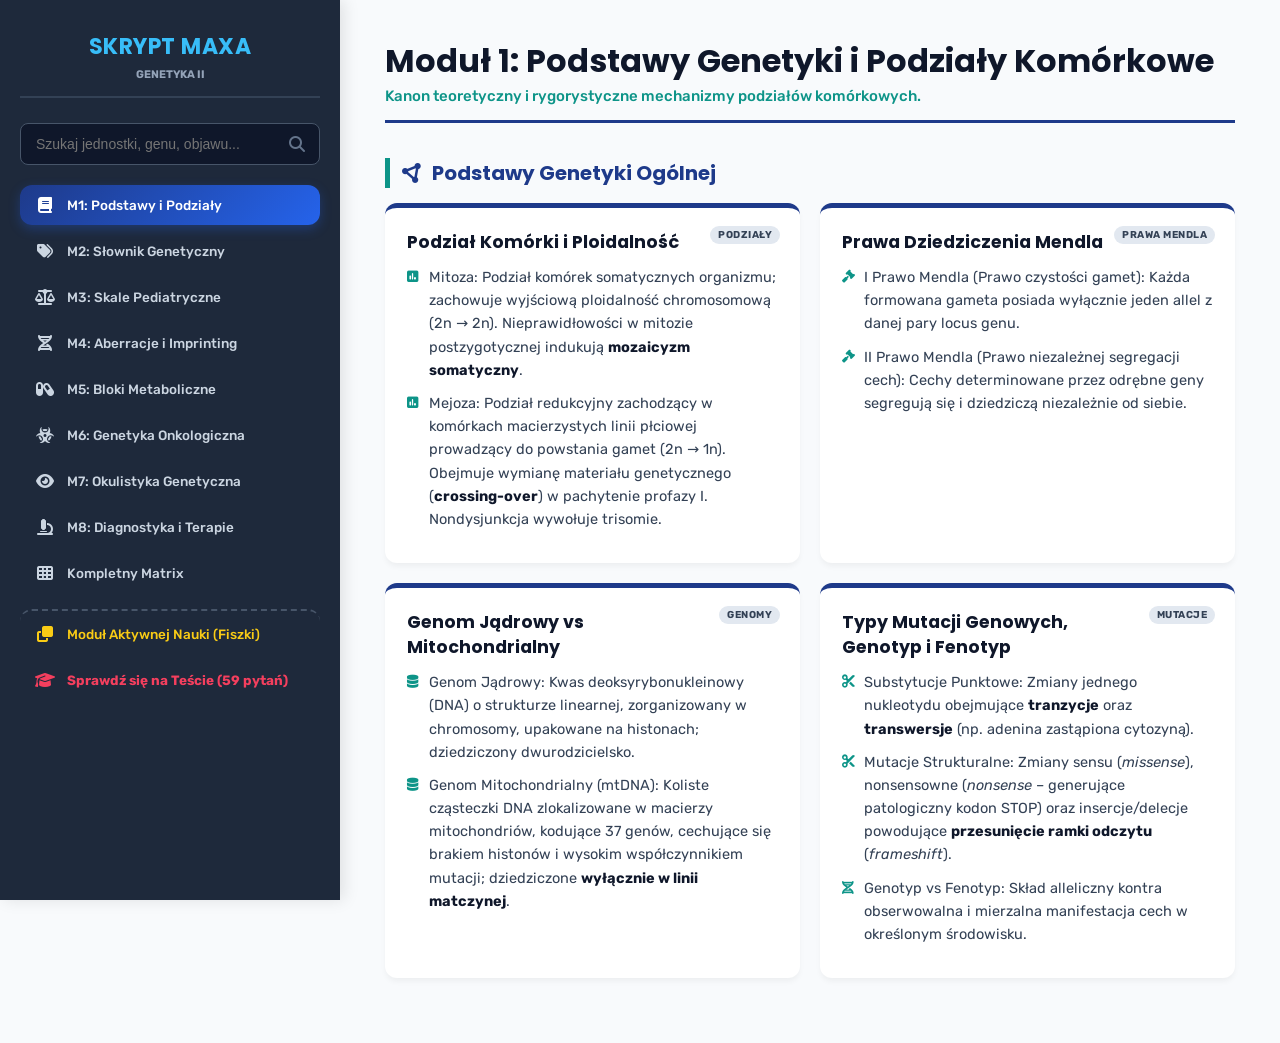
==== index.html @ 176172f2 "Update index.html" ====
<!DOCTYPE html>
<html lang="pl">
<head>
    <meta charset="UTF-8" />
    <meta name="viewport" content="width=device-width, initial-scale=1.0"/>
    <title>SKRYPT MAXA: Genetyka Kliniczna II</title>
    <link rel="preconnect" href="https://fonts.googleapis.com">
    <link rel="preconnect" href="https://fonts.gstatic.com" crossorigin>
    <link href="https://fonts.googleapis.com/css2?family=Poppins:wght@400;600;700&family=Roboto+Mono:wght@400;500;700&family=Rubik:wght@400;500;700&display=swap" rel="stylesheet">
    <link rel="stylesheet" href="https://cdnjs.cloudflare.com/ajax/libs/font-awesome/6.5.1/css/all.min.css">
    <style>
        :root {
            --primary-bg: #0f172a;
            --sidebar-bg: #1e293b;
            --content-bg: #f8fafc;
            --card-bg: #ffffff;
            --text-main: #334155;
            --text-dark: #0f172a;
            --color-primary: #1e3a8a;
            --color-secondary: #0d9488;
            --color-accent: #d97706;
            --color-danger: #be123c;
            --color-success: #15803d;
            --border-radius: 12px;
            --transition: all 0.2s ease-in-out;
        }

        * { box-sizing: border-box; margin: 0; padding: 0; }
        body { font-family: 'Rubik', system-ui, -apple-system, "Segoe UI", Roboto, "Helvetica Neue", Arial; background-color: var(--content-bg); color: var(--text-main); display: flex; min-height: 100vh; overflow-x: hidden; }

        /* SIDEBAR NAVIGATION */
        .sidebar { width: 340px; background-color: var(--sidebar-bg); color: white; padding: 30px 20px; display: flex; flex-direction: column; position: fixed; height: 100vh; overflow-y: auto; z-index: 100; box-shadow: 4px 0 15px rgba(0,0,0,0.1); }
        .sidebar-header { margin-bottom: 25px; text-align: center; border-bottom: 2px solid #334155; padding-bottom: 15px; }
        .sidebar-header h2 { font-family: 'Poppins', sans-serif; font-size: 22px; color: #38bdf8; letter-spacing: 0.5px; font-weight: 700; }
        .sidebar-header p { font-size: 11px; color: #94a3b8; margin-top: 5px; text-transform: uppercase; font-weight: bold; }
        
        .search-box { position: relative; margin-bottom: 20px; }
        .search-box input { width: 100%; padding: 12px 40px 12px 15px; background-color: #0f172a; border: 1px solid #475569; border-radius: 8px; color: white; font-size: 14px; transition: var(--transition); }
        .search-box input:focus { border-color: var(--color-secondary); outline: none; box-shadow: 0 0 0 3px rgba(13,148,136,0.3); }
        .search-box i { position: absolute; right: 15px; top: 50%; transform: translateY(-50%); color: #64748b; }

        .nav-menu { list-style: none; display: flex; flex-direction: column; gap: 6px; }
        .nav-item { padding: 12px 15px; border-radius: var(--border-radius); cursor: pointer; display: flex; align-items: center; gap: 12px; font-size: 13.5px; font-weight: 500; color: #cbd5e1; transition: var(--transition); }
        .nav-item:hover { background-color: #334155; color: white; }
        .nav-item.active { background: linear-gradient(135deg, var(--color-primary) 0%, #2563eb 100%); color: white; box-shadow: 0 4px 12px rgba(37,99,235,0.3); }
        .nav-item i { font-size: 16px; width: 20px; text-align: center; }

        /* MAIN CONTENT AREA */
        .main-content { margin-left: 340px; flex-grow: 1; padding: 40px 45px; min-height: 100vh; width: calc(100% - 340px); overflow-wrap: break-word; }
        .content-tab { display: none; animation: fadeIn 0.3s ease-in-out; }
        .content-tab.active { display: block; }

        @keyframes fadeIn { from { opacity: 0; transform: translateY(8px); } to { opacity: 1; transform: translateY(0); } }

        .module-header { margin-bottom: 30px; border-bottom: 3px solid var(--color-primary); padding-bottom: 15px; }
        .module-header h1 { font-family: 'Poppins', sans-serif; font-size: 32px; color: var(--text-dark); line-height: 1.3; font-weight: 700; }
        .module-header p { color: var(--color-secondary); font-weight: 500; margin-top: 5px; font-size: 15px; }
        
        h3.section-title { font-family: 'Poppins', sans-serif; font-size: 20px; color: var(--color-primary); margin: 35px 0 15px 0; display: flex; align-items: center; gap: 10px; border-left: 5px solid var(--color-secondary); padding-left: 12px; }

        /* GRID AND CARDS */
        .grid-layout { display: grid; grid-template-columns: repeat(auto-fill, minmax(380px, 1fr)); gap: 20px; margin-bottom: 25px; }
        .hy-card { background-color: var(--card-bg); border-radius: var(--border-radius); padding: 22px; box-shadow: 0 4px 6px -1px rgba(0,0,0,0.05); border-top: 5px solid var(--color-primary); position: relative; transition: var(--transition); overflow-wrap: break-word; word-wrap: break-word; }
        .hy-card:hover { transform: translateY(-3px); box-shadow: 0 10px 15px -3px rgba(0,0,0,0.08); }
        .hy-card.danger { border-top-color: var(--color-danger); }
        .hy-card.accent { border-top-color: var(--color-accent); }
        .hy-card.secondary { border-top-color: var(--color-secondary); }
        
        .card-badge { position: absolute; top: 18px; right: 20px; padding: 3px 8px; border-radius: 20px; font-size: 10px; font-weight: 700; text-transform: uppercase; letter-spacing: 0.5px; }
        .badge-ad { background-color: #fee2e2; color: #991b1b; }
        .badge-ar { background-color: #e0f2fe; color: #0369a1; }
        .badge-xr { background-color: #fef3c7; color: #92400e; }
        .badge-mt { background-color: #f3e8ff; color: #6b21a8; }
        .badge-chrom { background-color: #d1fae5; color: #065f46; }
        .badge-def { background-color: #e2e8f0; color: #334155; }

        .hy-card h4 { font-family: 'Poppins', sans-serif; font-size: 17.5px; color: var(--text-dark); margin-bottom: 12px; padding-right: 85px; line-height: 1.4; font-weight: 700; }
        .hy-card ul { list-style: none; }
        .hy-card li { margin-bottom: 10px; padding-left: 22px; position: relative; font-size: 14.5px; line-height: 1.6; color: var(--text-main); }
        .hy-card li i { position: absolute; left: 0; top: 4px; color: var(--color-secondary); font-size: 13px; }
        .hy-card strong { color: var(--text-dark); font-weight: 700; }

        /* RESPONSIVE TABLES */
        .table-container { background-color: var(--card-bg); border-radius: var(--border-radius); overflow-x: auto; box-shadow: 0 4px 6px -1px rgba(0,0,0,0.05); margin: 25px 0; border: 1px solid #e2e8f0; }
        table { width: 100%; border-collapse: collapse; text-align: left; font-size: 14px; min-width: 850px; }
        th { background-color: var(--color-primary); color: white; padding: 14px 18px; font-family: 'Poppins', sans-serif; font-weight: 600; letter-spacing: 0.5px; }
        td { padding: 14px 18px; border-bottom: 1px solid #e2e8f0; color: var(--text-main); line-height: 1.6; vertical-align: top; }
        tr:last-child td { border-bottom: none; }
        tr:nth-child(even) td { background-color: #f8fafc; }
        tr:hover td { background-color: #f1f5f9; }

        /* 3D FLASHCARDS WITH ACTIVE EVALUATION */
        .flashcard-wrapper { perspective: 1200px; width: 100%; max-width: 700px; height: 420px; margin: 30px auto; }
        .flashcard { width: 100%; height: 100%; position: relative; transform-style: preserve-3d; transition: transform 0.4s cubic-bezier(0.4, 0, 0.2, 1); cursor: pointer; }
        .flashcard.flipped { transform: rotateY(180deg); }
        .card-front, .card-back { position: absolute; width: 100%; height: 100%; backface-visibility: hidden; border-radius: var(--border-radius); padding: 40px; display: flex; flex-direction: column; box-shadow: 0 10px 30px rgba(15,23,42,0.1); }
        .card-front { background: linear-gradient(135deg, var(--color-primary) 0%, #1d4ed8 100%); color: white; border: none; justify-content: center; align-items: center; text-align: center; }
        .card-front h3 { font-family: 'Poppins', sans-serif; font-size: 20px; font-weight: 600; line-height: 1.6; }
        .card-front p { font-size: 12px; text-transform: uppercase; letter-spacing: 1px; color: #93c5fd; margin-top: 25px; font-weight: 700; }
        .card-back { background-color: white; color: var(--text-dark); transform: rotateY(180deg); border: 2px solid #e2e8f0; border-left: 8px solid var(--color-secondary); justify-content: flex-start; align-items: flex-start; text-align: left; overflow-y: auto; }
        .card-back h4 { font-family: 'Poppins', sans-serif; font-size: 16px; color: var(--color-secondary); margin-bottom: 15px; font-weight: 700; text-transform: uppercase; letter-spacing: 0.5px; }
        .card-back p, .card-back div { font-size: 14.5px; line-height: 1.6; color: var(--text-main); font-weight: 500; width: 100%; }
        .flashcard-controls { display: flex; justify-content: center; align-items: center; gap: 15px; margin-top: 25px; flex-wrap: wrap; }
        .btn-flash { padding: 12px 24px; border-radius: 8px; border: none; background-color: var(--sidebar-bg); color: white; font-family: 'Poppins', sans-serif; font-weight: 600; font-size: 14px; cursor: pointer; }
        .btn-flash:hover { background-color: var(--color-secondary); transform: translateY(-1px); }
        .btn-flash.flip { background-color: var(--color-accent); }
        .btn-flash.flip:hover { background-color: #b45309; }
        .btn-success-eval { background-color: var(--color-success); }
        .btn-success-eval:hover { background-color: #166534; }
        .btn-danger-eval { background-color: var(--color-danger); }
        .btn-danger-eval:hover { background-color: #9f1239; }
        .flash-progress { text-align: center; font-size: 15px; font-weight: 700; color: var(--text-dark); margin-top: 15px; font-family: 'Roboto Mono', monospace; }
        .score-board { display: flex; justify-content: center; gap: 30px; margin: 15px 0; font-family: 'Poppins', sans-serif; font-size: 14px; font-weight: 600; }

        /* NATIVE EXAM TESTING MODULE STYLES */
        .exam-container { width: 100%; max-width: 850px; margin: 0 auto; display: flex; flex-direction: column; gap: 25px; }
        .quiz-card { background-color: var(--card-bg); border-radius: var(--border-radius); padding: 30px; box-shadow: 0 4px 10px rgba(0,0,0,0.05); border-left: 6px solid var(--color-primary); }
        .quiz-card.answered-correct { border-left-color: var(--color-success); }
        .quiz-card.answered-wrong { border-left-color: var(--color-danger); }
        .quiz-q-title { font-family: 'Poppins', sans-serif; font-size: 17px; font-weight: 600; color: var(--text-dark); margin-bottom: 20px; line-height: 1.5; }
        .quiz-options-list { display: flex; flex-direction: column; gap: 12px; list-style: none; }
        .quiz-option { padding: 14px 18px; border: 1px solid #cbd5e1; border-radius: 8px; cursor: pointer; font-size: 14.5px; font-weight: 500; transition: var(--transition); background-color: #fff; }
        .quiz-option:hover { background-color: #f1f5f9; border-color: #94a3b8; }
        .quiz-option.correct { background-color: #d1fae5 !important; border-color: var(--color-success) !important; color: #065f46 !important; font-weight: 700; }
        .quiz-option.wrong { background-color: #ffe4e6 !important; border-color: var(--color-danger) !important; color: #991b1b !important; font-weight: 700; }
        .quiz-rationale { margin-top: 15px; padding: 15px; background-color: #f0fdf4; border-radius: 8px; border: 1px dashed #bbf7d0; font-size: 14px; line-height: 1.5; color: #166534; display: none; }
        .quiz-rationale.visible { display: block; }
        .quiz-rationale.wrong-rationale { background-color: #fef2f2; border-color: #fecaca; color: #991b1b; }
        .exam-score-banner { background: linear-gradient(135deg, #1e3a8a 0%, #0d9488 100%); color: white; padding: 25px; border-radius: var(--border-radius); text-align: center; font-family: 'Poppins', sans-serif; }
        .exam-score-banner h2 { font-size: 24px; margin-bottom: 10px; font-weight: 700; }
        .exam-score-banner p { font-size: 16px; font-family: 'Roboto Mono', monospace; font-weight: bold; }

        @media (max-width: 1024px) {
            body { flex-direction: column; }
            .sidebar { position: relative; width: 100%; height: auto; box-shadow: 0 4px 10px rgba(0,0,0,0.1); }
            .main-content { margin-left: 0; width: 100%; padding: 20px; }
            .flashcard-wrapper { height: 460px; }
        }
    </style>
</head>
<body>

    <div class="sidebar">
        <div class="sidebar-header">
            <h2>SKRYPT MAXA</h2>
            <p>Genetyka II</p>
        </div>
        
        <div class="search-box">
            <input type="text" id="globalSearch" placeholder="Szukaj jednostki, genu, objawu..." onkeyup="filterContent()">
            <i class="fa-solid fa-magnifying-glass"></i>
        </div>

        <ul class="nav-menu">
            <li class="nav-item active" onclick="switchTab('mod1')"><i class="fa-solid fa-book"></i>M1: Podstawy i Podziały</li>
            <li class="nav-item" onclick="switchTab('mod2')"><i class="fa-solid fa-tags"></i>M2: Słownik Genetyczny</li>
            <li class="nav-item" onclick="switchTab('mod3')"><i class="fa-solid fa-scale-balanced"></i>M3: Skale Pediatryczne</li>
            <li class="nav-item" onclick="switchTab('mod4')"><i class="fa-solid fa-dna"></i>M4: Aberracje i Imprinting</li>
            <li class="nav-item" onclick="switchTab('mod5')"><i class="fa-solid fa-capsules"></i>M5: Bloki Metaboliczne</li>
            <li class="nav-item" onclick="switchTab('mod6')"><i class="fa-solid fa-biohazard"></i>M6: Genetyka Onkologiczna</li>
            <li class="nav-item" onclick="switchTab('mod7')"><i class="fa-solid fa-eye"></i>M7: Okulistyka Genetyczna</li>
            <li class="nav-item" onclick="switchTab('mod8')"><i class="fa-solid fa-microscope"></i>M8: Diagnostyka i Terapie</li>
            <li class="nav-item" onclick="switchTab('matrix')"><i class="fa-solid fa-table-cells"></i>Kompletny Matrix</li>
            <li class="nav-item" onclick="switchTab('flashcards')" style="border-top: 2px dashed #475569; margin-top: 10px; padding-top: 15px; color: #facc15;"><i class="fa-solid fa-clone"></i>Moduł Aktywnej Nauki (Fiszki)</li>
            <li class="nav-item" onclick="switchTab('examTab')" style="color: #f43f5e; font-weight: 700;"><i class="fa-solid fa-graduation-cap"></i>Sprawdź się na Teście (59 pytań)</li>
        </ul>
    </div>

    <div class="main-content">

        <div id="mod1" class="content-tab active">
            <div class="module-header">
                <h1>Moduł 1: Podstawy Genetyki i Podziały Komórkowe</h1>
                <p>Kanon teoretyczny i rygorystyczne mechanizmy podziałów komórkowych.</p>
            </div>

            <h3 class="section-title"><i class="fa-solid fa-circle-nodes"></i> Podstawy Genetyki Ogólnej</h3>
            <div class="grid-layout">
                <div class="hy-card">
                    <span class="card-badge badge-def">Podziały</span>
                    <h4>Podział Komórki i Ploidalność</h4>
                    <ul>
                        <li><i class="fa-solid fa-square-poll-vertical"></i><span class="bullet-bold">Mitoza:</span> Podział komórek somatycznych organizmu; zachowuje wyjściową ploidalność chromosomową (<span class="text-badge">2n → 2n</span>). Nieprawidłowości w mitozie postzygotycznej indukują <strong>mozaicyzm somatyczny</strong>.</li>
                        <li><i class="fa-solid fa-square-poll-vertical"></i><span class="bullet-bold">Mejoza:</span> Podział redukcyjny zachodzący w komórkach macierzystych linii płciowej prowadzący do powstania gamet (<span class="text-badge">2n → 1n</span>). Obejmuje wymianę materiału genetycznego (<strong>crossing-over</strong>) w pachytenie profazy I. Nondysjunkcja wywołuje trisomie.</li>
                    </ul>
                </div>
                <div class="hy-card">
                    <span class="card-badge badge-def">Prawa Mendla</span>
                    <h4>Prawa Dziedziczenia Mendla</h4>
                    <ul>
                        <li><i class="fa-solid fa-gavel"></i><span class="bullet-bold">I Prawo Mendla (Prawo czystości gamet):</span> Każda formowana gameta posiada wyłącznie jeden allel z danej pary locus genu.</li>
                        <li><i class="fa-solid fa-gavel"></i><span class="bullet-bold">II Prawo Mendla (Prawo niezależnej segregacji cech):</span> Cechy determinowane przez odrębne geny segregują się i dziedziczą niezależnie od siebie.</li>
                    </ul>
                </div>
                <div class="hy-card">
                    <span class="card-badge badge-def">Genomy</span>
                    <h4>Genom Jądrowy vs Mitochondrialny</h4>
                    <ul>
                        <li><i class="fa-solid fa-database"></i><span class="bullet-bold">Genom Jądrowy:</span> Kwas deoksyrybonukleinowy (DNA) o strukturze linearnej, zorganizowany w chromosomy, upakowane na histonach; dziedziczony dwurodzicielsko.</li>
                        <li><i class="fa-solid fa-database"></i><span class="bullet-bold">Genom Mitochondrialny (mtDNA):</span> Koliste cząsteczki DNA zlokalizowane w macierzy mitochondriów, kodujące 37 genów, cechujące się brakiem histonów i wysokim współczynnikiem mutacji; dziedziczone <strong>wyłącznie w linii matczynej</strong>.</li>
                    </ul>
                </div>
                <div class="hy-card">
                    <span class="card-badge badge-def">Mutacje</span>
                    <h4>Typy Mutacji Genowych, Genotyp i Fenotyp</h4>
                    <ul>
                        <li><i class="fa-solid fa-scissors"></i><span class="bullet-bold">Substytucje Punktowe:</span> Zmiany jednego nukleotydu obejmujące <strong>tranzycje</strong> oraz <strong>transwersje</strong> (np. adenina zastąpiona cytozyną).</li>
                        <li><i class="fa-solid fa-scissors"></i><span class="bullet-bold">Mutacje Strukturalne:</span> Zmiany sensu (<em>missense</em>), nonsensowne (<em>nonsense</em> – generujące patologiczny kodon STOP) oraz insercje/delecje powodujące <strong>przesunięcie ramki odczytu</strong> (<em>frameshift</em>).</li>
                        <li><i class="fa-solid fa-dna"></i><span class="bullet-bold">Genotyp vs Fenotyp:</span> Skład alleliczny kontra obserwowalna i mierzalna manifestacja cech w określonym środowisku.</li>
                    </ul>
                </div>
            </div>
        </div>

        <div id="mod2" class="content-tab">
            <div class="module-header">
                <h1>Moduł 2: Pojęcia Dotyczące Genetyki Klinicznej</h1>
                <p>Naukowa definicja zjawisk molekularnych, mechanizmów ekspresji i słownika klinicznego.</p>
            </div>

            <div class="grid-layout">
                <div class="hy-card secondary">
                    <h4>Zjawiska Mutacyjne i Struktura Teoretyczna</h4>
                    <ul>
                        <li><i class="fa-solid fa-microscope"></i><strong>Dysmorfologia i Teratologia:</strong> Dysmorfologia bada wady wrodzone. Teratologia analizuje wady wrodzone wywołane przez szkodliwe czynniki środowiskowe (teratogeny) działające w życiu płodowym.</li>
                        <li><i class="fa-solid fa-bolt"></i><strong>Antycypacja i Ekspansja:</strong> Ekspansja to zwielokrotnienie powtórzeń sekwencji mikrosatelitarnych. Antycypacja to nasilanie się objawów i wcześniejszy wiek zachorowania w kolejnych pokoleniach.</li>
                        <li><i class="fa-solid fa-circle-exclamation"></i><strong>Premutacja i Paradoks Shermana:</strong> Premutacja to stan graniczny podwyższonej liczby powtórzeń, nie dający pełnych objawów u nosiciela, lecz wykazujący niestabilność. Paradoks Shermana (w zespole <strong>FRAXA</strong>) wiąże ryzyko z pozycją nosiciela w rodowodzie.</li>
                        <li><i class="fa-solid fa-dna"></i><strong>Mutacje de novo i Mozaicyzm Germinalny:</strong> Mutacje powstałe po raz pierwszy w gametach rodziców. Mozaicyzm germinalny oznacza zmutowane komórki wyłącznie w gonadach. Ryzyko dla rodzeństwa przy mutacji de novo jest zwykle małe, ale zależy od obecności mozaicyzmu u rodzica.</li>
                    </ul>
                </div>
                <div class="hy-card secondary">
                    <h4>Mechanizmy Ekspresji i Klasyfikacji Fenotypowej</h4>
                    <ul>
                        <li><i class="fa-solid fa-fingerprint"></i><strong>Imprinting Genomowy (Piętnowanie):</strong> Epigenetyczne wyciszenie ekspresji allelu zależne od płci rodzica przekazującego gen (np. zespoły <strong>Pradera-Willego / Angelmana</strong>).</li>
                        <li><i class="fa-solid fa-percent"></i><strong>Penetracja i Zmienna Ekspresja:</strong> Niepełna penetracja oznacza brak objawów mimo patogennego genotypu. Penetracja zależna od wieku objawia się ujawnieniem fenotypu dopiero w określonym wieku. Zmienna ekspresja to zróżnicowane nasilenie objawów u chorych z tą samą mutacją.</li>
                        <li><i class="fa-solid fa-network-wired"></i><strong>Heterogenność Locus i Plejotropia:</strong> Heterogenność locus to wywołanie identycznego fenotypu przez mutacje w różnych genach. Plejotropia to sytuacja, w której pojedynczy gen warunkuje cechy w wielu odrębnych układach narządowych.</li>
                        <li><i class="fa-solid fa-diagram-project"></i><strong>Monogenowe, Poligenowe i Wieloczynnikowe:</strong> Monogenowe zależą od jednego genu. Poligenowe zależą od współdziałania wielu genów. Wieloczynnikowe wynikają z interakcji predyspozycji poligenicznej i czynników środowiskowych; ryzyko rośnie, jeśli więcej członków rodziny choruje.</li>
                    </ul>
                </div>
                <div class="hy-card secondary">
                    <h4>Onkogeneza, Genetyka Płci i Heteroplazmia</h4>
                    <ul>
                        <li><i class="fa-solid fa-battery-quarter"></i><strong>Choroby Mitochondrialne i Heteroplazmia:</strong> Wynikają z mutacji w mtDNA. Wykazują matczyny model dziedziczenia i dużą zmienność fenotypową zależną od poziomu heteroplazmii.</li>
                        <li><i class="fa-solid fa-shield-virus"></i><strong>Onkogeneza Molekularna:</strong> Obejmuje <strong>protoonkogeny</strong> (aktywacja przez mutacje punktowe, amplifikacje, translokacje), <strong>geny supresorowe</strong> (hamujące cykl, wymagają inaktywacji obu alleli, np. <strong>RB1, TP53, APC</strong>) oraz <strong>geny naprawy DNA</strong> (system MMR).</li>
                        <li><i class="fa-solid fa-venus-mars"></i><strong>Zaburzenia Rozwoju Płciowego (DSD):</strong> Interpłciowość oraz wrodzone stany anatomicznej lub funkcjonalnej niezgodności płci.</li>
                    </ul>
                </div>
            </div>
        </div>

        <div id="mod3" class="content-tab">
            <div class="module-header">
                <h1>Moduł 3: Skale Kliniczne Stosowane w Pediatrii</h1>
                <p>Obiektywne narzędzia oceny rozwoju, przytomności i dojrzałości pacjenta.</p>
            </div>

            <div class="table-container">
                <table>
                    <thead>
                        <tr>
                            <th>Skala Kliniczna</th>
                            <th>Oceniane Parametry Składowe</th>
                            <th>Zastosowanie Praktyczne i Normy</th>
                        </tr>
                    </thead>
                    <tbody>
                        <tr>
                            <td><strong>Skala Apgar</strong></td>
                            <td>Częstość akcji serca, czynność oddechowa, napięcie mięśniowe, reakcja na odruchy (cewnik), zabarwienie skóry.</td>
                            <td>Ocena stanu ogólnego i stopnia przystosowania noworodka do życia pozamacicznego w pierwszych minutach życia.</td>
                        </tr>
                        <tr>
                            <td><strong>Skala Tannera</strong></td>
                            <td>Stadium rozwoju piersi (<span class="text-badge">Th 1-5</span>) i owłosienia łonowego (<span class="text-badge">P 1-5</span>) u dziewcząt; rozwój narządów płciowych i owłosienia u chłopców.</td>
                            <td>Obiektywne określanie stadiów dojrzałości płciowej oraz etapów anatomicznych przebiegu pokwitania u dzieci.</td>
                        </tr>
                        <tr>
                            <td><strong>Skala Glasgow (GCS)</strong></td>
                            <td>Otwieranie oczu (1-4), odpowiedź słowna (1-5), odpowiedź ruchowa (1-6). Zmodyfikowana dla niemowląt pod kątem płaczu.</td>
                            <td>Kliniczna ocena stopnia przytomności i głębokości śpiączki u pacjentów po urazach ośrodkowego układu nerwowego.</td>
                        </tr>
                        <tr>
                            <td><strong>Skala Bishopa</strong></td>
                            <td>Rozwarcie szyjki (cm), skrócenie (%), pozycja szyjki, konsystencja szyjki macicy, zaawansowanie punktu przodowania płodu.</td>
                            <td>Ocena stopnia dojrzałości szyjki macicy do porodu i prognozowanie skuteczności indukcji akcji porodowej.</td>
                        </tr>
                        <tr>
                            <td><strong>Skala Ferriman-Gallwey</strong></td>
                            <td>Ocena nasilenia gęstości owłosienia w 9 obszarach androgenozależnych (w skali od 0 do 4 punktów).</td>
                            <td>Diagnostyka, ilościowe określanie stopnia nasilenia oraz monitorowanie leczenia hirsutyzmu u pacjentek.</td>
                        </tr>
                    </tbody>
                </table>
            </div>
        </div>

        <div id="mod4" class="content-tab">
            <div class="module-header">
                <h1>Moduł 4: Aberracje Chromosomowe i Zespoły Imprintingowe</h1>
                <p>Kryteria dysmorfologiczne i patomechanizmy epigenetyczne na podstawie materiałów.</p>
            </div>

            <h3 class="section-title"><i class="fa-solid fa-dna"></i> Klasyczne Aberracje Chromosomowe</h3>
            <div class="grid-layout">
                <div class="hy-card danger">
                    <span class="card-badge badge-chrom">Trisomia 21</span>
                    <h4>Zespół Downa (Trisomia 21)</h4>
                    <ul>
                        <li><i class="fa-solid fa-angles-right"></i><span class="bullet-bold">Podłoże i Geny:</span> Dodatkowy chromosom 21 (<span class="text-badge">47,XX,+21</span> lub <span class="text-badge">47,XY,+21</span>). Spowodowany nondysjunkcją mejotyczną (głównie matczyną), translokacją robertsonowską lub mozaicyzmem mitotycznym. Nadekspresja genów <strong>DYRK1A</strong> oraz <strong>APP</strong>.</li>
                        <li><i class="fa-solid fa-angles-right"></i><span class="bullet-bold">Dysmorfia twarzy i ciała:</span> Niski wzrost ciała, mała głowa, włosy gładkie, rzadkie i proste. Twarz okrągła i płaska. Skośne szpary powiekowe, <strong>zmarszczka nakątna (fałd nakątny)</strong> oraz jasne plamki Brushfielda na tęczówce. Nos mały, krótki, płaski. Uszy małe, nisko osadzone. Usta grube, popękane, wywinięta warga dolna; język duży i wystający (<strong>makroglosja</strong>); podniebienie gotyckie. Szyja krótka z fałdem skórnym. Obniżone napięcie mięśniowe (<strong>hipotonia</strong>). Dłonie szerokie, krótka dłoń, <strong>bruzda dłoniowa (pojedyncza)</strong> oraz <strong>bruzda sandałowa</strong>. Płaskostopie, marmurkowata skóra. Wada serca – <strong>wspólny kanał przedsionkowo-komorowy (AVSD)</strong>.</li>
                    </ul>
                </div>

                <div class="hy-card danger">
                    <span class="card-badge badge-chrom">Trisomia 18 / 13</span>
                    <h4>Zespoły Edwardsa (T18) i Patau (T13)</h4>
                    <ul>
                        <li><i class="fa-solid fa-cross"></i><span class="bullet-bold">Zespół Edwardsa (Trisomia 18):</span> Kariotyp <span class="text-badge">47,XX/XY,+18</span>. IUGR, wydatna potylica, mikrognacja, uszy fauna. Patognomoniczny objaw: <strong>charakterystyczne ułożenie palców dłoni – "objaw modlących się rąk"</strong> (palce wskazujący nachodzi na środkowy) oraz stopy o profilu płóz kołyski.</li>
                        <li><i class="fa-solid fa-cross"></i><span class="bullet-bold">Zespół Patau (Trisomia 13):</span> Kariotyp <span class="text-badge">47,XX/XY,+13</span>. Zaburzenie podziału przodomózgowia (<strong>holoprozencefalia</strong>), ciężkie wady oczu, rozszczep wargi i podniebienia oraz polidaktylia poosiowa. Cechuje się <strong>aplasia cutis congenita</strong> (wrodzony ubytek skóry skalpu).</li>
                    </ul>
                </div>

                <div class="hy-card danger">
                    <span class="card-badge badge-chrom">Gonosomy</span>
                    <h4>Zespoły Turnera (45,X) i Klinefeltera (47,XXY)</h4>
                    <ul>
                        <li><i class="fa-solid fa-venus"></i><span class="bullet-bold">Zespół Turnera:</span> Monosomia <span class="text-badge">45,X</span>; brak ciałka Barra. Niski wzrost, płetwistość szyi (<em>pterygium colli</em>), koślawość łokci, szeroka klatka piersiowa oraz obrzęki stóp noworodka. Układ krążenia: <strong>koarktacja aorty</strong> i dwupłatkowa zastawka (BAV). Gonady: <strong>dysgenezja jajników</strong> (pasemkowate jajniki) warunkująca pierwotny brak miesiączki i bezpłodność.</li>
                        <li><i class="fa-solid fa-mars"></i><span class="bullet-bold">Zespół Klinefeltera:</span> Kariotyp <span class="text-badge">47,XXY</span>; obecne jedno ciałko Barra. Męski fenotyp, wysoki wzrost, eunuchoidalne proporcje ciała, <strong>ginekomastia</strong>, kobiecy rozkład tkanki tłuszczowej. Manifestuje się jako <strong>hipogonadyzm hipergonadotropowy</strong> – małe, twarde jądra, azoospermia i niepłodność.</li>
                    </ul>
                </div>
            </div>

            <h3 class="section-title"><i class="fa-solid fa-fingerprint"></i> Zespoły Imprintingowe i Mikrodelecje</h3>
            <div class="grid-layout">
                <div class="hy-card accent">
                    <span class="card-badge badge-chrom">Region 11p15.5</span>
                    <h4>Zespół Beckwitha-Wiedemanna (BWS)</h4>
                    <ul>
                        <li><i class="fa-solid fa-dna"></i><span class="bullet-bold">Patomechanizm:</span> Zaburzenie imprintingu w regionie 11p15.5. <strong>DMR1:</strong> Nadekspresja genu <strong>IGF2</strong> (aktywnego wyłącznie z allelu ojcowskiego) stymuluje nadmierny wzrost. <strong>DMR2:</strong> Utrata funkcji supresora <strong>CDKN1C</strong> (z allelu matczynego) znosi kontrolę proliferacji.</li>
                        <li><i class="fa-solid fa-baby"></i><span class="bullet-bold">Obraz Kliniczny:</span> Cechuje się <strong>makrosomią</strong>, <strong>makroglosją</strong> (olbrzymi język), wady ściany brzucha – <strong>omphalocele (przepuklina pępowinowa)</strong> lub przepuklina pępkowa, oraz <strong>hemihipertrofią</strong> (asymetryczny przerost połowy ciała). Występuje ciężka <strong>hipoglikemia noworodkowa</strong>.</li>
                        <li><i class="fa-solid fa-shield-virus"></i><span class="bullet-bold">Nadzór Onkologiczny:</span> Ekstremalnie wysokie ryzyko rozwoju nowotworów wieku dziecięcego: <strong>guza Wilmsa</strong> oraz <strong>hepatoblastoma</strong>. Obowiązuje profilaktyczne <strong>USG jamy brzusznej co 3 miesiące</strong>.</li>
                    </ul>
                </div>

                <div class="hy-card accent">
                    <span class="card-badge badge-chrom">Region 15q11-q13</span>
                    <h4>Zespoły Prader-Willego (PWS) i Angelmana (AS)</h4>
                    <ul>
                        <li><i class="fa-solid fa-utensils"></i><span class="bullet-bold">Zespół Pradera-Willego (PWS):</span> Wynik zaburzeń imprintingu genomowego w rejonie 15q11-q13 (brak ojcowskiej kopii). Skrajna hipotonia niemowlęca, trudności w karmieniu, małe dłonie i stopy oraz patologiczna <strong>hiperfagia (brak kontroli sytości)</strong> skutkująca masywną otyłością w późniejszym dzieciństwie.</li>
                        <li><i class="fa-solid fa-face-laugh-beam"></i><span class="bullet-bold">Zespół Angelmana (AS):</span> Brak funkcjonalnej kopii matczynej regionu 15q11-q13 – brak ekspresji genu <strong>UBE3A</strong>. Ciężka niepełnosprawność intelektualna, całkowity brak mowy, <strong>ataksja i napady niekontrolowanego śmiechu</strong> ("happy puppet").</li>
                    </ul>
                </div>

                <div class="hy-card accent">
                    <span class="card-badge badge-chrom">Delecja 5p-</span>
                    <h4>Zespół Cri du chat (Kociego Krzyku)</h4>
                    <ul>
                        <li><i class="fa-solid fa-cat"></i><span class="bullet-bold">Podłoże i Klinika:</span> Strukturalna aberracja chromosomalna wywołana delecją krótkiego ramienia chromosomu 5 (<span class="text-badge">5p-</span>). Charakterystyczny płacz noworodka przypominający <strong>miauczenie kota</strong> (spowodowany hipoplazją krtani), mikrocefalia, głębokie upośledzenie intelektualne.</li>
                    </ul>
                </div>
            </div>
        </div>

        <div id="mod5" class="content-tab">
            <div class="module-header">
                <h1>Moduł 5: Monogenowe Choroby Narządowe i Bloki Metaboliczne</h1>
                <p>Patologia lizosomalna, spichrzeniowa, dystrofie mięśniowe oraz bloki enzymatyczne nadnerczy.</p>
            </div>

            <h3 class="section-title"><i class="fa-solid fa-vial-virus"></i> Klasyczne Bloki Metaboliczne (Dziedziczenie AR)</h3>
            <div class="grid-layout">
                <div class="hy-card secondary">
                    <span class="card-badge badge-ar">AR</span>
                    <h4>Mukowiscydoza (CF)</h4>
                    <ul>
                        <li><i class="fa-solid fa-dna"></i><span class="bullet-bold">Gen i Patomechanizm:</span> Mutacja genu <strong>CFTR</strong> (najczęściej <span class="text-badge">ΔF508</span>). Defekt kanału chlorowego wywołuje dehydratację i produkcję lepkiego śluzu.</li>
                        <li><i class="fa-solid fa-lungs"></i><span class="bullet-bold">Manifestacja:</span> Częste, nawracające <strong>infekcje dolnych dróg oddechowych</strong>, <strong>niewydolność zewnątrzwydzielnicza trzustki</strong> oraz <strong>smółkowa niedrożność jelit</strong> u noworodków. U mężczyzn bezpłodność (obustronny brak nasieniowodów – CBAVD). Podwyższone chlorki w pocie. Wykrywana w badaniach przesiewowych w Polsce.</li>
                    </ul>
                </div>

                <div class="hy-card secondary">
                    <span class="card-badge badge-ar">AR</span>
                    <h4>Fenyloketonuria, Galaktozemia i Alkaptonuria</h4>
                    <ul>
                        <li><i class="fa-solid fa-brain"></i><span class="bullet-bold">Fenyloketonuria (PKU):</span> Choroba metaboliczna spowodowana <strong>brakiem enzymu hydroksylazy fenyloalaniny</strong> (gen <em>PAH</em>). Nieleczona prowadzi do toksycznej kumulacji Phe i wywołuje <strong>ciężkie upośledzenie umysłowe</strong>. Mysi zapach moczu, jasna karnacja. Obowiązkowy przesiew noworodków w Polsce.</li>
                        <li><i class="fa-solid fa-glass-water"></i><span class="bullet-bold">Galaktozemia:</span> Niedobór urydylilotransferazy galaktozo-1-fosforanowej (gen <strong>GALT</strong>). Objawy od karmienia mlekiem: wymioty, żółtaczka z hepatomegalią oraz <strong>wczesna zaćma</strong>. Predysponuje do posocznicy <em>E. coli</em>.</li>
                        <li><i class="fa-solid fa-droplet"></i><span class="bullet-bold">Alkaptonuria:</span> Niedobór dioksygenazy kwasu homogentyzynowego (gen <strong>HGD</strong>). Klasyczna <strong>choroba "ciemnego moczu"</strong> – mocz czarnieje po kontakcie z powietrzem. Powoduje ochronozę stawów i chrząstek w wieku dorosłym.</li>
                    </ul>
                </div>

                <div class="hy-card secondary">
                    <span class="card-badge badge-ar">AR / XR</span>
                    <h4>Spichrzeniowe: MLD i Mukopolisacharydozy</h4>
                    <ul>
                        <li><i class="fa-solid fa-brain"></i><span class="bullet-bold">Leukodystrofia Metachromatyczna (MLD):</span> Defekt arylosulfatazy A (gen <strong>ARSA</strong>). Wywołuje demielinizację OUN. Objawia się <strong>postępującym zespołem piramidowym, zaburzeniami chodu, kamicą żółciową</strong> oraz nowo występującymi <strong>zaburzeniami psychiatrycznymi</strong>.</li>
                        <li><i class="fa-solid fa-folder-open"></i><span class="bullet-bold">Mukopolisacharydozy (MPS):</span> Spichrzanie lizosomalne GAG. MPS I (Hurler, AR); MPS II (Hunter, <strong>XR!</strong>). Objawy: gargulizm rysów twarzy, hepatosplenomegalia, przykurcze stawów. W MPS I występuje zmętnienie rogówki, w MPS II (Hunter) rogówka pozostaje czysta.</li>
                    </ul>
                </div>
            </div>

            <h3 class="section-title"><i class="fa-solid fa-child-muscle"></i> Choroby Nerwowo-Mięśniowe i Układu Ruchu</h3>
            <div class="grid-layout">
                <div class="hy-card">
                    <span class="card-badge badge-xr">Dystrofie: XR</span>
                    <h4>Dystrofie Duchenne’a (DMD) i Beckera (BMD)</h4>
                    <ul>
                        <li><i class="fa-solid fa-dna"></i><span class="bullet-bold">Podłoże i Model:</span> Obie wywołane mutacjami w genie dystrofiny (<em>DMD</em>, locus Xp21) i dziedziczone w sposób <strong>recesywny sprzężone z chromosomem X</strong>. DMD to mutacje przesuwające ramkę (<em>frameshift</em>) generujące całkowity brak białka. BMD to mutacje zachowujące ramkę odczytu (białko skrócone).</li>
                        <li><i class="fa-solid fa-wheelchair"></i><span class="bullet-bold">Klinika DMD:</span> Narastające osłabienie mięśni kończyn dolnych u chłopców, trudności we wstawaniu z pozycji siedzącej (<strong>objaw Gowersa</strong>), <strong>pseudoprzerost łydek</strong> oraz znacznie podwyższone stężenie <strong>kinazy kreatynowej (CK)</strong>. Utrata chodu ok. 12. r.ż.</li>
                    </ul>
                </div>

                <div class="hy-card">
                    <span class="card-badge badge-ar">AR</span>
                    <h4>Choroba Pompego i Rdzeniowy Zanik Mięśni (SMA)</h4>
                    <ul>
                        <li><i class="fa-solid fa-heart-pulse"></i><span class="bullet-bold">Choroba Pompego (Glikogenoza II):</span> Niedobór kwaśnej maltazy (gen <strong>GAA</strong>). Postać niemowlęca: ciężka hipotonia mięśniowa ("wiotkie dziecko") sprzężona z <strong>olbrzymią kardiomiopatią hipertroficzną</strong>.</li>
                        <li><i class="fa-solid fa-network-wired"></i><span class="bullet-bold">Rdzeniowy Zanik Mięśni (SMA):</span> Homozygotyczna delecja genu <strong>SMN1</strong> (locus 5q) powodująca obumieranie motoneuronów alfa. Objawy: symetryczny niedowład wiotki, brak odruchów głębokich oraz fascykulacje języka. Objęty badaniami przesiewowymi noworodków w Polsce. Terapia Zolgensma/Spinraza.</li>
                    </ul>
                </div>
            </div>

            <h3 class="section-title"><i class="fa-solid fa-venus-mars"></i> Endokrynologia i Zaburzenia Rozwoju Płci (DSD)</h3>
            <div class="grid-layout">
                <div class="hy-card accent">
                    <span class="card-badge badge-ar">CAH: AR</span>
                    <h4>Wrodzony Przerost Nadnerczy (CAH)</h4>
                    <ul>
                        <li><i class="fa-solid fa-scissors"></i><span class="bullet-bold">Defekt Molekularny:</span> Klasyczny blok enzymatyczny szlaku steroidogenezy spowodowany najczęściej niedoborem <strong>21-hydroksylazy</strong>.</li>
                        <li><i class="fa-solid fa-venus"></i><span class="bullet-bold">Klinika:</span> Blok kortyzolu/aldosteronu, nadmiar androgenów. Wywołuje wirylizację narządów płciowych zewnętrznych u noworodków żeńskich 46,XX przy prawidłowo rozwiniętej macicy i jajnikach. Postać z utratą soli grozi przełomem nadnerczowym.</li>
                    </ul>
                </div>

                <div class="hy-card accent">
                    <span class="card-badge badge-xr">DSD: XR / XY</span>
                    <h4>Zespoły Niewrażliwości na Androgeny (AIS) i Zespół Sweyera</h4>
                    <ul>
                        <li><i class="fa-solid fa-person-dress"></i><span class="bullet-bold">Zespół Niewrażliwości na Androgeny (AIS / PAIS):</span> Kariotyp <span class="text-badge">46,XY</span>, mutacja receptora androgenowego (<strong>AR</strong>). Zewnętrznie kobieta, ślepo zakończona pochwa, brak macicy i jajowodów, brak owłosienia, jądra ukryte w jamie brzusznej.</li>
                        <li><i class="fa-solid fa-person-dress"></i><span class="bullet-bold">Zespół Sweyera (Czysta Dysgenezja Gonad 46,XY):</span> Kariotyp <span class="text-badge">46,XY</span>, wywołany mutacją genu <strong>SRY</strong>. Powstają pasemkowate gonady dysgenetyczne. Fenotyp żeński, obecna prawidłowa macica i pochwa, ale pacjentki wykazują pierwotny brak miesiączki. Ryzyko rozwoju <strong>gonadoblastoma</strong>.</li>
                    </ul>
                </div>
            </div>
        </div>

        <div id="mod6" class="content-tab">
            <div class="module-header">
                <h1>Moduł 6: Genetyka Onkologiczna</h1>
                <p>Zespoły predyspozycji do raka jelita grubego, model Knudsona i wielonarządowe supresorowe.</p>
            </div>

            <div class="grid-layout">
                <div class="hy-card danger">
                    <span class="card-badge badge-ad">AD</span>
                    <h4>Nowotwory Układu Pokarmowego: FAP i Zespół Lyncha</h4>
                    <ul>
                        <li><i class="fa-solid fa-colon"></i><span class="bullet-bold">Rodzinna Polipowatość Gruczolakowata (FAP):</span> Dziedziczenie AD, spowodowana mutacją <strong>genu supresorowego APC</strong>. Prowadzi do <strong>zaburzenia regulacji szlaku Wnt i proliferacji komórkowej</strong>, tworząc tysiące polipów gruczolakowatych. Ryzyko raka jelita grubego wynosi 100% do 40. r.ż.</li>
                        <li><i class="fa-solid fa-dna"></i><span class="bullet-bold">Zespół Lyncha (HNPCC):</span> Dziedziczenie AD, mutacje w genach systemu naprawy MMR (<strong>MLH1, MSH2, MSH6, PMS2</strong>). Dochodzi do <strong>niestabilności mikrosatelitarnej (MSI)</strong>. Zwiększone jest ryzyko szybkiego rozwoju raka jelita grubego i <strong>raka endometrium u kobiet</strong>.</li>
                    </ul>
                </div>

                <div class="hy-card danger">
                    <span class="card-badge badge-ad">AD</span>
                    <h4>Zespoły Supresorowe: NF1 i Siatkówczak</h4>
                    <ul>
                        <li><i class="fa-solid fa-circle-nodes"></i><span class="bullet-bold">Nerwiakowłókniakowatość typu 1 (NF1 / Ch. von Recklinghausena):</span> Dziedziczenie AD, mutacja genu supresorowego <strong>NF1</strong>. Kryterium rozpoznania stanowi obecność <strong>sześciu lub więcej plam café-au-lait</strong> o odpowiedniej średnicy oraz obecność <strong>guzków Lischa (łagodnych guzków hamartomatycznych na tęczówce)</strong>.</li>
                        <li><i class="fa-solid fa-eye"></i><span class="bullet-bold">Siatkówczak (Retinoblastoma):</span> Najczęstszy złośliwy nowotwór wewnątrzgałkowy u dzieci, uwarunkowany mutacją <strong>genu supresorowego RB1</strong>. Ujawnia się zwykle przed 5. rokiem życia, dając objaw <strong>leukokorii</strong> (białego odblask źrenicy). Postać dziedziczna ma najczęściej charakter <strong>obustronny</strong>.</li>
                    </ul>
                </div>

                <div class="hy-card danger">
                    <span class="card-badge badge-ad">AD / Del</span>
                    <h4>Zespół Li-Fraumeni, Guz Wilmsa i Zespół WAGR</h4>
                    <ul>
                        <li><i class="fa-solid fa-shield-virus"></i><span class="bullet-bold">Zespół Li-Fraumeni (LFS):</span> Dziedziczenie AD, germinalna mutacja <strong>genu supresorowego TP53</strong>. Charakteryzuje się wybitną predyspozycją do rozwoju <strong>wielu typów agresywnych nowotworów w młodym wieku</strong> (mięsaki, raki piersi, guzy mózgu, ACC). Promieniowanie jonizujące jest bezwzględnie przeciwwskazane.</li>
                        <li><i class="fa-solid fa-kidney"></i><span class="bullet-bold">Guz Wilmsa i Zespół WAGR:</span> <strong>Guz Wilmsa to nowotwór złośliwy nerki</strong> u dzieci. W zespole <strong>WAGR</strong> (mikrodelecja regionu 11p13 obejmująca geny <em>WT1</em> i <em>PAX6</em>) u dziecka z wrodzonym brakiem tęczówki (<strong>aniridia</strong>) występuje skrajnie wysokie ryzyko rozwoju tego złośliwego nowotworu w <strong>nerce</strong>.</li>
                    </ul>
                </div>
            </div>
        </div>

        <div id="mod7" class="content-tab">
            <div class="module-header">
                <h1>Moduł 7: Okulistyka Genetyczna i Zespoły Układowe</h1>
                <p>Izolowane dystrofie siatkówki, dziedziczenie mitochondrialne i układowe dysostozy z zajęciem oka.</p>
            </div>

            <div class="grid-layout">
                <div class="hy-card secondary">
                    <span class="card-badge badge-mt">Mitochondrialne</span>
                    <h4>Neuropatia Nerwu Wzrokowego Lebera (LHON)</h4>
                    <ul>
                        <li><i class="fa-solid fa-bolt"></i><span class="bullet-bold">Podłoże i Cechy:</span> Dziedziczenie mitochondrialne, mutacje punktowe w genach kompleksu I łańcucha oddechowego. Choroby te wykazują <strong>nietypowy model dziedziczenia (matczyny) i dużą zmienność fenotypową (zależną od stopnia heteroplazmii)</strong>. Ten sam wariant genu może powodować różne fenotypy.</li>
                    </ul>
                </div>

                <div class="hy-card secondary">
                    <span class="card-badge badge-ar">AR / AD / XR</span>
                    <h4>Izolowane Patologie Narządu Wzroku</h4>
                    <ul>
                        <li><i class="fa-solid fa-eye"></i><span class="bullet-bold">Wrodzona Ślepota Lebera (LCA) i Retinitis Pigmentosa (RP):</span> LCA (głównie AR, gen <strong>RPE65</strong>) – ślepota od urodzenia, oczopląs. RP (Retinitis Pigmentosa) – <strong>pogorszenie widzenia o zmierzchu (ślepotą nocną / kurzą ślepotą)</strong> oraz widzeniem tunelowym i złogami w kształcie ciałek kostnych.</li>
                        <li><i class="fa-solid fa-circle"></i><span class="bullet-bold">Choroby Besta, Stargardta i Jaskra:</span> Choroba Besta (AD, gen <em>BEST1</em>): zmiana przypominająca <strong>żółtko jaja kurzego</strong> w plamce żółtej. Choroba Stargardta (AR, gen <em>ABCA4</em>): młodzieńcza dystrofia plamki, typowym objawem klinicznym jest <strong>występowanie plamek (złogów lipofuscyny) na siatkówce</strong>.</li>
                        <li><i class="fa-solid fa-droplet"></i><span class="bullet-bold">Albinizm Oczny:</span> Dziedziczenie XR (gen <em>GPR143</em>). Brak barwnika <strong>wyłącznie w strukturach siatkówki i tęczówki</strong> przy <strong>całkowicie prawidłowej pigmentacji skóry i włosów</strong>.</li>
                    </ul>
                </div>

                <div class="hy-card secondary">
                    <span class="card-badge badge-ad">AD / AR</span>
                    <h4>Układowe Zespoły Okulistyczne z Zagadnień</h4>
                    <ul>
                        <li><i class="fa-solid fa-ear"></i><span class="bullet-bold">Zespoły Ushera i Bardeta-Biedla (AR):</span> <strong>Zespół Ushera</strong> to AR ciliopatia będąca przykładem choroby <strong>łączącej retinopatię barwnikową (postępującą utratę wzroku) z głuchotą czuciowo-nerwową</strong>. <strong>Zespół Bardeta-Biedla</strong> charakteryzuje się stałą konstelacją wad: <strong>otyłość, retinopatia barwnikowa, opóźnienie umysłowe oraz nieprawidłowości nerek</strong>.</li>
                        <li><i class="fa-solid fa-ruler-vertical"></i><span class="bullet-bold">Zespół Marfana (AD):</span> Mutacja genu <strong>FBN1</strong> (fibrylina-1). Wysoki wzrost, arachnodaktylia. Oko: <strong>podwichnięcie soczewki (ectopia lentis) w górę</strong>. Układ krążenia: <strong>tętniak i rozwarstwienie aorty wstępującej</strong>.</li>
                        <li><i class="fa-solid fa-skull"></i><span class="bullet-bold">Zespół Crouzona (AD):</span> Mutacja genu <strong>FGFR2</strong>. Prowadzi do <strong>kraniosynostozy</strong>, czyli <strong>przedwczesnego zarośnięcia szwów czaszkowych</strong>, płytkich oczodołów, wytrzeszczu gałek i hipoplazji szczęki.</li>
                    </ul>
                </div>
            </div>
        </div>

        <div id="mod8" class="content-tab">
            <div class="module-header">
                <h1>Moduł 8: Diagnostyka Molekularna, Badania Prenatalne i Terapie Genowe</h1>
                <p>Metodologia współczesnej genetyki klinicznej, screening i celowane programy lekowe.</p>
            </div>

            <h3 class="section-title"><i class="fa-solid fa-dna"></i> Techniki Diagnostyczne i Cytogenetyczne</h3>
            <div class="grid-layout">
                <div class="hy-card secondary">
                    <h4>Cyfrowa Cytogenetyka i Sekwencjonowanie</h4>
                    <ul>
                        <li><i class="fa-solid fa-microchip"></i><span class="bullet-bold">NGS i sekwencjonowanie całoeksomowe (WES):</span> WES sekwencjonuje eksony kodujące. <strong>Sekwencjonowanie całoeksomowe (WES) NIE wykryje mutacji dynamicznej</strong> (ekspansji powtórzeń mikrosatelitarnych), dużej delecji ani delecji subtelomerowej. Ujemny wynik badania nie wyklucza w 100% podłoża genetycznego.</li>
                        <li><i class="fa-solid fa-server"></i><span class="bullet-bold">Metoda GWAS i Mikromacierze:</span> Badania asocjacyjne w całym genomie (<strong>GWAS</strong>) polegają na <strong>porównywaniu częstości wariantów SNP (polimorfizmów pojedynczego nukleotydu) między grupą chorych i kontrolną</strong>. Ryzyko choroby wieloczynnikowej w rodzinie <strong>wzrasta, jeśli więcej członków rodziny jest dotkniętych chorobą</strong>. Hybrydyzacja do mikromacierzy ma zastosowanie w wykrywaniu SNP.</li>
                        <li><i class="fa-solid fa-dna"></i><span class="bullet-bold">Techniki Cytogenetyczne (aCGH, FISH, MLPA):</span> Metoda <strong>aCGH (mikromacierz)</strong> wykrywa submikroskopowe zmiany ilościowe (CNV). Technika <strong>FISH</strong> polega na hybrydyzacji z sondami fluorescencyjnymi i służy do wykrywania delecji oraz aneuploidii. Metoda <strong>MLPA</strong> służy do ilościowej oceny eksonów.</li>
                    </ul>
                </div>

                <div class="hy-card secondary">
                    <h4>Diagnostyka Prenatalna i Screeningowa</h4>
                    <ul>
                        <li><i class="fa-solid fa-baby-carriage"></i><span class="bullet-bold">Badania Prenatalne i Wskazania:</span> Nieinwazyjne USG, test podwójny, testy NIPT. <strong>Wskazania do wykonania amniopunkcji:</strong> wiek matki powyżej 35 lat, poprzednie dziecko z aberracją w wywiadzie, nieprawidłowy wynik nieinwazyjnego testu prenatalnego oraz rodzinne występowanie choroby genetycznej możliwej do rozpoznania prenatalnie. Amniopunkcja od 15. Hbd, CVS w 10.-14. Hbd.</li>
                        <li><i class="fa-solid fa-droplet"></i><span class="bullet-bold">Wady Cewy i Przesiew Noworodkowy:</span> Podwyższone stężenie alfa-fetoproteiny (AFP) w surowicy matki wiąże się z wadą wywołaną przez <strong>nieprawidłowe zamknięcie cewy nerwowej we wczesnym okresie ciąży</strong>. Badania przesiewowe noworodków obejmują w Polsce obowiązkowo <strong>fenyloketonurię, mukowiscydozę oraz wrodzoną niedoczynność tarczycy (oraz SMA)</strong>.</li>
                    </ul>
                </div>
            </div>

            <h3 class="section-title"><i class="fa-solid fa-briefcase-medical"></i> Zaawansowane Programy Lekowe i Terapie Genowe</h3>
            <div class="grid-layout">
                <div class="hy-card accent">
                    <span class="card-badge badge-ar">LCA</span>
                    <h4>Terapia Genowa Luxturna</h4>
                    <ul>
                        <li><i class="fa-solid fa-prescription-bottle-medical"></i><span class="bullet-bold">Mechanizm i Wskazanie:</span> Terapia genowa <em>in vivo</em> Voretingene Neparvovec (Luxturna) jest stosowana u pacjentów chorujących na wrodzoną ślepotę Lebera spowodowaną mutacjami w genie RPE65.</li>
                    </ul>
                </div>

                <div class="hy-card accent">
                    <span class="card-badge badge-ar">SMA</span>
                    <h4>Terapia Genowa Zolgensma (Onasemnogen Abeparwowek)</h4>
                    <ul>
                        <li><i class="fa-solid fa-kit-medical"></i><span class="bullet-bold">Działania Niepożądane i Szczepienia:</span> <strong>Najczęstsze działanie niepożądane po podaniu leku onasemnogen abeparwowek to bezobjawowa hipertransaminazemia</strong> (wzrost ALAT/ASpat). Zalecenie dotyczące szczepień ochronnych w trakcie sterydoterapii: <strong>pacjent jest zdyskwalifikowany ze szczepień żywych do czasu zakończenia sterydoterapii, pozostałe preparaty (szczepionki zabite) mogą być normalnie stosowane</strong>.</li>
                    </ul>
                </div>

                <div class="hy-card accent">
                    <span class="card-badge badge-ar">AADC</span>
                    <h4>Terapia Genowa Upstaza (Eladokagen Eksuparwowek)</h4>
                    <ul>
                        <li><i class="fa-solid fa-brain"></i><span class="bullet-bold">Neurochirurgiczny mechanizm podania:</span> Zaawansowana terapia rzadkiego deficytu dekarboksylazy L-aminokwasów aromatycznych (AADC). Lek <strong>eladokagen eksuparwowek (Upstaza)</strong> jest podawany bezpośrednio w postaci precyzyjnej iniekcji neurochirurgicznej do skorupy (putamen) bilateralnie w mózgowiu.</li>
                    </ul>
                </div>
            </div>
        </div>

        <div id="matrix" class="content-tab">
            <div class="module-header">
                <h1>Moduł 9: Kompletny Matrix Genetyczny</h1>
                <p>Egzaminacyjne zestawienie porównawcze wszystkich jednostek chorobowych z sylabusu.</p>
            </div>

            <div class="table-container">
                <table>
                    <thead>
                        <tr>
                            <th>Jednostka Chorobowa</th>
                            <th>Gen / Locus / Dziedziczenie</th>
                            <th>Kluczowe Cechy Fenotypowe, Dysmorfia i Wady</th>
                            <th>Hasło-Pewniak / Słowo Kluczowe</th>
                        </tr>
                    </thead>
                    <tbody>
                        <tr>
                            <td><strong>Zespół Downa</strong></td>
                            <td>Trisomia 21 (Nondysjunkcja mejotyczna)</td>
                            <td>Hipotonia, płaska twarz, fałd nakątny, plamki na tęczówce, makroglosja, podniebienie gotyckie, bruzdy dłoniowa i sandałowa, skóra marmurkowata.</td>
                            <td>Wada serca <strong>AVSD</strong>, nadekspresja genów <em>DYRK1A</em> i <em>APP</em>, wczesny Alzheimer, ryzyko białaczki AMKL.</td>
                        </tr>
                        <tr>
                            <td><strong>Z. Beckwitha-Wiedemanna</strong></td>
                            <td>11p15.5 / Imprinting (<em>IGF2</em>, <em>CDKN1C</em>)</td>
                            <td>Makrosomia, makroglosja, omphalocele (przepuklina pępowinowa), hemihipertrofia, hipoglikemia noworodków.</td>
                            <td>Drastycznie podwyższone ryzyko <strong>Guza Wilmsa</strong> i hepatoblastoma (USG co 3 mies).</td>
                        </tr>
                        <tr>
                            <td><strong>Z. Łamliwego X (FRAXA)</strong></td>
                            <td><em>FMR1</em> / XR (Mutacja dynamiczna)</td>
                            <td>Upośledzenie intelektualne, autyzm, długa wąska twarz, duże odstające uszy, wiotkość stawów.</td>
                            <td>Ekspansja tripletów <strong>CGG</strong>, brak białka FMRP, zjawisko <strong>antycypacji</strong>, po pokwitaniu <strong>makroorchidyzm</strong>. Badanie mutacji dynamicznych FMR1.</td>
                        </tr>
                        <tr>
                            <td><strong>Zespół Turnera</strong></td>
                            <td>45,X / Monosomia (Utrata <em>SHOX</em>)</td>
                            <td>Niski wzrost, płetwiasta szyja (<em>pterygium colli</em>), szeroka klatka piersiowa, obrzęki stóp u noworodków.</td>
                            <td><strong>Koarktacja aorty</strong>, dwupłatkowa zastawka (BAV), <strong>pasemkowate jajniki</strong> (pierwotny brak miesiączki, bezpłodność).</td>
                        </tr>
                        <tr>
                            <td><strong>Zespół Klinefeltera</strong></td>
                            <td>47,XXY / Aberracja płciowa</td>
                            <td>Męski fenotyp, wysoki wzrost, eunuchoidyzm, ginekomastia, kobiecy rozkład tłuszczu.</td>
                            <td><strong>Hipogonadyzm hipergonadotropowy</strong> (małe twarde jądra, azoospermia), ciałko Barra.</td>
                        </tr>
                        <tr>
                            <td><strong>Zespół Edwardsa</strong></td>
                            <td>Trisomia 18 (47,XX/XY,+18)</td>
                            <td>Ciężkie wewnątrzmaciczne IUGR, wydatna potylica, mikrognacja, uszy fauna, stopy o profilu płóz kołyski.</td>
                            <td><strong>"Objaw modlących się rąk"</strong> (palce nachodzące charakterystycznie: II na III, V na IV). Przeżycie &lt;1. rok.</td>
                        </tr>
                        <tr>
                            <td><strong>Zespół Patau</strong></td>
                            <td>Trisomia 13 (47,XX/XY,+13)</td>
                            <td>Holoprozencefalia, anophthalmia/mikroftalmia, rozszczepy wargi i podniebienia, polidaktylia poosiowa.</td>
                            <td><strong>Aplasia cutis congenita</strong> (wrodzony ubytek skóry skalpu). Najcięższa trisomia autosomalna.</td>
                        </tr>
                        <tr>
                            <td><strong>Zespół Cri du chat</strong></td>
                            <td>Delecja ramienia 5p-</td>
                            <td>Mikrocefalia, głębokie upośledzenie intelektualne, hipotonia, wyraźny hipertelyzm szpar powiekowych.</td>
                            <td><strong>Płacz przypominający miauczenie kota</strong> (wynika z niedorozwoju i hipoplazji struktur krtani).</td>
                        </tr>
                        <tr>
                            <td><strong>Mukowiscydoza (CF)</strong></td>
                            <td><em>CFTR</em> / AR (Mutacja ΔF508)</td>
                            <td>Gęsty śluz, nawracające zapalenia płuc, niewydolność trzustki (stolce tłuszczowe), niedrożność smółkowa jelit.</td>
                            <td><strong>Podwyższone chlorki w pocie</strong>, niepłodność męska wskutek wrodzonego obustronnego braku nasieniowodów (<strong>CBAVD</strong>). Przesiew noworodków.</td>
                        </tr>
                        <tr>
                            <td><strong>Fenyloketonuria (PKU)</strong></td>
                            <td><em>PAH</em> / AR</td>
                            <td>Toksyczność Phe w OUN, opóźnienie rozwoju, drgawki, jasna karnacja, niebieskie oczy.</td>
                            <td><strong>Brakiem enzymu hydroksylazy fenyloalaniny</strong>. Mocz ma mysi zapach, grozi <strong>ciężkim upośledzeniem umysłowym</strong> bez diety niskofenyloalaninowej.</td>
                        </tr>
                        <tr>
                            <td><strong>Galaktozemia</strong></td>
                            <td><em>GALT</em> / AR</td>
                            <td>Objawy po mleku: wymioty, biegunka, żółtaczka, ciężka hepatomegalia, <strong>wczesna zaćma</strong>.</td>
                            <td>Wysokie predyspozycje do uwarunkowanej metabolicznie <strong>posocznicy wywołanej przez <em>E. coli</em></strong>.</td>
                        </tr>
                        <tr>
                            <td><strong>Alkaptonuria</strong></td>
                            <td><em>HGD</em> / AR</td>
                            <td>Ciemnienie moczu, w wieku dorosłym przebarwienia chrząstek uszu i twardówek, destrukcja dużych stawów.</td>
                            <td><strong>Choroba "ciemnego moczu"</strong> – mocz czarnieje pod wpływem powietrza, zjawisko systemowej <strong>ochronozy</strong>.</td>
                        </tr>
                        <tr>
                            <td><strong>Dystrofia Duchenne'a</strong></td>
                            <td><em>DMD</em> / XR (Locus Xp21)</td>
                            <td>Początek 3-5 lat, niedowład mięśni proksymalnych, <strong>objaw Gowersa</strong>, <strong>pseudoprzerost łydek</strong>.</td>
                            <td>Mutacja przesuwająca ramkę (<em>frameshift</em>) powoduje <strong>całkowity brak białka dystrofiny</strong>. Diagnostyka: MLPA.</td>
                        </tr>
                        <tr>
                            <td><strong>Choroba Pompego</strong></td>
                            <td><em>GAA</em> / AR (Glikogenoza II)</td>
                            <td>Niemowlęca skrajna hipotonia mięśniowa ("wiotkie dziecko"), kardiomiopatia hipertroficzna, niewydolność oddechowa.</td>
                            <td>Skojarzenie: wiotkość mięśni + <strong>olbrzymia kardiomiopatia hipertroficzna</strong> (serce zajmuje całe RTG).</td>
                        </tr>
                        <tr>
                            <td><strong>Rdzeniowy Zanik Mięśni</strong></td>
                            <td>Delecja <em>SMN1</em> / AR (5q)</td>
                            <td>Symetryczny niedowład wiotki, zniesienie odruchów, niewydolność oddechowa mięśniowa.</td>
                            <td><strong>Fascykulacje (drżenia) języka</strong>, ciężkość zależy od liczby kopii genu ratunkowego <strong>SMN2</strong>. Przesiew noworodków. Terapia Zolgensma/Spinraza.</td>
                        </tr>
                        <tr>
                            <td><strong>Wrodzony Przerost Nadnerczy</strong></td>
                            <td><em>CYP21A2</em> / AR</td>
                            <td>Blok kortyzolu/aldosteronu, przełom nadnerczowy (postać z utratą soli). Dziewczynki: wirylizacja narządów zewnętrznych.</td>
                            <td>Niedobór enzymu <strong>21-hydroksylazy</strong>, wewnętrzne narządy płciowe (macica, jajniki) rozwinięte całkowicie prawidłowo.</td>
                        </tr>
                        <tr>
                            <td><strong>Zespół Niewrażliwości na Androgeny</strong></td>
                            <td><em>AR</em> / XR (Kariotyp 46,XY)</td>
                            <td>Zewnętrznie prawidłowa kobieta, <strong>pochwa kończy się ślepo, brak macicy i jajowodów</strong>, brak owłosienia łonowego/pachowego.</td>
                            <td>Brak odpowiedzi receptorowej na testosteron, jądra w jamie brzusznej (testosteron + AMH).</td>
                        </tr>
                        <tr>
                            <td><strong>Zespół Sweyera</strong></td>
                            <td>Mutacja <em>SRY</em> / 46,XY DSD</td>
                            <td>Fenotyp żeński, <strong>prawidłowa macica i pochwa</strong>, ale brak dojrzewania i pierwotny brak miesiączki.</td>
                            <td>Gonady pasemkowate (dysgenetyczne łącznotankowe) – stwarzają wysokie ryzyko rozwoju <strong>gonadoblastoma</strong>.</td>
                        </tr>
                        <tr>
                            <td><strong>Rodzinna Polipowatość (FAP)</strong></td>
                            <td><em>APC</em> (5q21) / AD</td>
                            <td>Setki do tysięcy polipów gruczolakowatych w jelicie grubym pojawiających się od okresu dojrzewania.</td>
                            <td>Mutacja <strong>genu supresorowego APC</strong> regulującego szlak Wnt. Ryzyko raka wynosi <strong>100% do 40. roku życia</strong>.</td>
                        </tr>
                        <tr>
                            <td><strong>Zespół Lyncha (HNPCC)</strong></td>
                            <td>Geny MMR (<em>MLH1, MSH2</em>) / AD</td>
                            <td>Szybki rozwój raka jelita grubego z pojedynczych polipów, lokalizacja głównie po prawej stronie okrężnicy.</td>
                            <td>Defekt naprawy DNA (MMR) prowadzący do <strong>niestabilności mikrosatelitarnej (MSI)</strong>. Skrajne ryzyko raka endometrium i jajnika.</td>
                        </tr>
                        <tr>
                            <td><strong>Zespół Li-Fraumeni</strong></td>
                            <td><em>TP53</em> / AD</td>
                            <td>Masywna, wielonarządowa skłonność onkologiczna w młodym wieku (mięsaki tkanek/kości, raki piersi, mózgu, ACC).</td>
                            <td>Germinalna mutacja <strong>genu supresorowego TP53</strong> ("strażnika genomu"). Predyspozycja onkologiczna w młodym wieku.</td>
                        </tr>
                        <tr>
                            <td><strong>Zespół Marfana</strong></td>
                            <td><em>FBN1</em> (15q21) / AD</td>
                            <td>Wysoki wzrost, pająkowatość palców (arachnodaktylia), klatka piersiowa lejkowata, skolioza.</td>
                            <td>Mutacja genu <strong>fibryliny (FBN1)</strong>. <strong>Podwichnięcie soczewki w górę</strong> oraz zmiany sercowo-naczyniowe (tętniak aorty).</td>
                        </tr>
                    </tbody>
                </table>
            </div>
        </div>

        <div id="flashcards" class="content-tab">
            <div class="module-header">
                <h1>Moduł Aktywnej Nauki: Interaktywne Fiszki i System Sprawdzania Wiedzy</h1>
                <p>System powtórkowy Active Recall wygenerowany w 100% automatycznie na podstawie skryptu i tabel. Oceń swoją wiedzę, aby filtrować karty!</p>
            </div>

            <div class="score-board">
                <div style="color: var(--color-success);"><i class="fa-solid fa-circle-check"></i> Umiem: <span id="masteredCount">0</span></div>
                <div style="color: var(--color-danger);"><i class="fa-solid fa-circle-xmark"></i> Nie umiem: <span id="failedCount">0</span></div>
                <div style="color: var(--color-primary);"><i class="fa-solid fa-layer-group"></i> Pozostało: <span id="remainingCount">0</span></div>
            </div>

            <div class="flashcard-wrapper" onclick="flipCard()">
                <div class="flashcard" id="cardElement">
                    <div class="card-front">
                        <h3 id="cardQuestion">Silnik kompiluje bazę danych z zagadnień...</h3>
                        <p><i class="fa-solid fa-hand-pointer"></i> Kliknij, aby obrócić</p>
                    </div>
                    <div class="card-back">
                        <h4>Odpowiedź Egzaminacyjna:</h4>
                        <div id="cardAnswer">Skanowanie struktury dokumentu...</div>
                    </div>
                </div>
            </div>

            <div class="flash-progress" id="cardProgress">Fiszka 0 z 0</div>

            <div class="flashcard-controls">
                <button class="btn-flash" onclick="prevCard(); event.stopPropagation();"><i class="fa-solid fa-arrow-left"></i> Poprzednia</button>
                <button class="btn-flash flip" onclick="flipCard(); event.stopPropagation();"><i class="fa-solid fa-rotate"></i> Obróć</button>
                <button class="btn-flash btn-success-eval" onclick="markCard(true); event.stopPropagation();"><i class="fa-solid fa-check"></i> Umiem</button>
                <button class="btn-flash btn-danger-eval" onclick="markCard(false); event.stopPropagation();"><i class="fa-solid fa-xmark"></i> Nie umiem</button>
                <button class="btn-flash" onclick="nextCard(); event.stopPropagation();">Następna <i class="fa-solid fa-arrow-right"></i></button>
            </div>
            
            <div style="text-align:center; margin-top:20px;">
                <button class="btn-flash" style="margin: 0 auto; background-color: #4b5563;" onclick="resetFlashcards();"><i class="fa-solid fa-arrows-rotate"></i> Resetuj Statystyki i Talię</button>
            </div>
        </div>

        <div id="examTab" class="content-tab">
            <div class="module-header">
                <h1>Ogólnouczelniany Sprawdzian Wiedzy: Genetyka II</h1>
                <p>Oficjalna, kompletna baza 59 pytań testowych z pliku egzaminacyjnego. Kliknij odpowiedź, aby natychmiast zobaczyć wynik i komentarz medyczny.</p>
            </div>

            <div class="exam-score-banner">
                <h2>Twój Wynik Egzaminacyjny</h2>
                <p id="examScoreText">Udzielono odpowiedzi na: 0 / 59 pytań (Skuteczność: 0%)</p>
            </div>

            <div class="exam-container" id="quizContainerElement"></div>
        </div>

    </div>

    <script>
        /* --------- UI: taby, filtr, flashcards/exam engines (pełne implementacje) --------- */

        function switchTab(tabId) {
            document.querySelectorAll('.content-tab').forEach(tab => tab.classList.remove('active'));
            document.querySelectorAll('.nav-item').forEach(item => item.classList.remove('active'));
            
            const target = document.getElementById(tabId);
            if (target) target.classList.add('active');

            const items = document.querySelectorAll('.nav-item');
            if(tabId === 'mod1') items[0].classList.add('active');
            if(tabId === 'mod2') items[1].classList.add('active');
            if(tabId === 'mod3') items[2].classList.add('active');
            if(tabId === 'mod4') items[3].classList.add('active');
            if(tabId === 'mod5') items[4].classList.add('active');
            if(tabId === 'mod6') items[5].classList.add('active');
            if(tabId === 'mod7') items[6].classList.add('active');
            if(tabId === 'mod8') items[7].classList.add('active');
            if(tabId === 'matrix') items[8].classList.add('active');
            if(tabId === 'flashcards') items[9].classList.add('active');
            if(tabId === 'examTab') items[10].classList.add('active');

            window.scrollTo(0, 0);
        }

        function filterContent() {
            let input = document.getElementById('globalSearch').value.toLowerCase();
            
            document.querySelectorAll('.hy-card').forEach(card => {
                let text = card.innerText.toLowerCase();
                if (text.includes(input)) {
                    card.style.display = "block";
                    card.style.borderLeft = "4px solid #0d9488";
                } else {
                    card.style.display = "none";
                }
            });

            document.querySelectorAll('tbody tr').forEach(row => {
                let text = row.innerText.toLowerCase();
                if (text.includes(input)) {
                    row.style.display = "";
                } else {
                    row.style.display = "none";
                }
            });

            if (input === "") {
                document.querySelectorAll('.hy-card').forEach(card => card.style.display = "");
                document.querySelectorAll('tbody tr').forEach(row => row.style.display = "");
            }
        }

        // --- FULL 59 QUESTIONS EXAM DATABASE ---
        const examQuestionsBaza = [
            { q: "Wymiana materiału genetycznego między chromosomami homologicznymi (crossing-over) zachodzi w mejozie podczas:", opts: ["profazy I", "metafazy I", "anafazy I", "metafazy II", "anafazy II"], corr: 0, rationale: "Crossing-over zachodzi wyłącznie w pachytenie profazy I mejozy, kiedy sparowane chromosomy homologiczne tworzą biwalenty i wymieniają odcinki chromatyd niesiostrzanych." },
            { q: "Wśród substytucji pojedynczej pary zasad zmieniających sekwencję kodowanych aminokwasów można wyróżnić mutacje, które:", opts: ["Zmieniają jeden aminokwas na inny", "Wprowadzają jeden z trzech kodonów stop do mRNA", "Zmieniają ramkę odczytu", "Prawidłowe opcje A i B", "Prawidłowe opcje A, B i C"], corr: 3, rationale: "Substytucje punktowe obejmują mutacje zmiany sensu (missense) oraz mutacje nonsensowne, które wprowadzają kodon STOP. Mutacje zmiany ramki odczytu (frameshift) wynikają z insercji lub delecji, a nie z prostych substytucji pojedynczych par zasad." },
            { q: "Guz Wilmsa to nowotwór:", opts: ["trzustki", "śledziony", "nerki", "płuca", "żadne z powyższych"], corr: 2, rationale: "Guz Wilmsa (nephroblastoma) to pierwotny, złośliwy nowotwór nerek wieku dziecięcego, wykazujący silne powiązanie z mutacjami lub delecjami genu supresorowego WT1 na chromosomie 11p13." },
            { q: "Do genów supresorowych nowotworów nie zalicza się:", opts: ["RB1", "TP53", "MYC", "APC", "wszystkie powyższe to geny supresorowe"], corr: 2, rationale: "Genu MYC nie zalicza się do supresorów; jest to klasyczny protoonkogen kodujący czynnik transkrypcyjny, którego nadekspresja lub aktywacja stymuluje nowotworzenie." },
            { q: "Zespół Ushera jest przykładem choroby:", opts: ["ograniczonej wyłącznie do narządu wzroku", "sprzężonej z chromosomem Y", "łączącej retinopatię barwnikową z głuchotą", "powodowanej mutacją genu RB1", "dziedziczonej mitochondrialnie"], corr: 2, rationale: "Zespół Ushera to rzadka choroba AR należąca do ciliopatii, łącząca wrodzoną, postępującą utratę wzroku (retinitis pigmentosa) z czuciowo-nerwowym uszkodzeniem słuchu." },
            { q: "Aktywacja onkogenów w komórkach nowotworowych może być wynikiem:", opts: ["mutacji punktowej", "amplifikacji genu", "translokacji chromosomowej", "wszystkie powyższe prawidłowe", "prawidłowe A i C"], corr: 3, rationale: "Protoonkogeny mogą zostać przekształcone w onkogeny (zyskać funkcję) poprzez mutacje punktowe, amplifikacje (zwiększenie liczby kopii) oraz translokacje chromosomowe." },
            { q: "Podwichnięcie soczewki jest charakterystycznym objawem zespołu:", opts: ["Marfana", "zespole DiGeorge’a", "Turnera", "Downa", "Pradera-Willego"], corr: 0, rationale: "Podwichnięcie soczewki (ectopia lentis) wynika z osłabienia aparatu wieszadłowego oka wskutek mutacji genu fibryliny-1 (FBN1) w przebiegu zespołu Marfana." },
            { q: "Eladokagen eksuparwowek (terapia genowa deficytu dekarboksylazy L-aminokwasów aromatycznych) jest podawany w postaci:", opts: ["wlewu dożylnego", "iniekcji do istoty czarnej", "iniekcji do skorupy", "iniekcji do jądra ogoniastego", "iniekcji do jądra czerwiennego"], corr: 2, rationale: "Lek Upstaza wstrzykuje się neurochirurgicznie bezpośrednio do struktur skorupy (putamen) prążkowia, aby lokalnie przywrócić syntezę neurotransmiterów." },
            { q: "Terapia genowa Voretingene Neparvovec (Luxturna) jest stosowana u pacjentów chorujących na:", opts: ["retinitis pigmentosa", "wrodzoną ślepotę Lebera spowodowaną mutacjami w genie RPE65", "wrodzoną ślepotę Lebera spowodowaną mutacjami w genie CEP290", "wrodzony zanik nerwu wzrokowego Lebera", "zwyrodnienie plamki związane z wiekiem"], corr: 1, rationale: "Luxturna to celowana terapia genowa in vivo uzupełniająca sprawną matrycę genu RPE65 u chorych z wrodzoną ślepotą Lebera (LCA)." },
            { q: "Wrodzona ślepota Lebera charakteryzuje się:", opts: ["Łagodnym początkiem", "Późnym początkiem w wieku dorosłym", "Dziedziczone autosomalnym dominującym", "Ciężkim upośledzeniem widzenia od wczesnego dzieciństwa", "wyłącznie uszkodzeniem czopków"], corr: 3, rationale: "Wrodzona ślepota Lebera (LCA) to ciężka, wczesna dystrofia AR charakteryzująca się głębokim upośledzeniem ostrości wzroku lub ślepotą, oczopląsem i brakiem odruchu źrenic od urodzenia." },
            { q: "Najczestsze dzialanie niepozadane po podaniu leku onasemnogen abeparwowek (terapia genowa rdzeniowego zaniku mięśni 5q) to:", opts: ["bezobjawowa hipertransaminazemia", "Ostre uszkodzenie wątroby", "uszkodzenie mięśnia sercowego", "rabdomioliza", "reakcje skórne"], corr: 0, rationale: "Hepatotoksyczność i związany z nią bezobjawowy wzrost transaminaz w surowicy krwi (ASpat/ALAT) to najczęstszy efekt uboczny wektora AAV9 leku Zolgensma, wymagający kontroli laboratoryjnej." },
            { q: "Termin VUS oznacza:", opts: ["wariant o nieznanym/niepewnym znaczeniu", "wariant o potencjalnie patogennym znaczeniu", "wariant o znanym patogennym znaczeniu", "wariant dotychczas niezidentyfikowany", "wariant nieistotny klinicznie"], corr: 0, rationale: "VUS (Variant of Uncertain Significance) definiuje wykryty wariant nukleotydowy, którego powiązanie z fenotypem chorobowym lub wpływ na strukturę białka jest na dany moment nieznane." },
            { q: "Kariotyp 47,XXY charakteryznej osobę z zespołem:", opts: ["Klinefeltera", "Turnera", "Patau", "Edwardsa", "Jacobsa"], corr: 0, rationale: "Kariotyp 47,XXY to aberracja chromosomów płciowych leżąca u podłoża zespołu Klinefeltera, powodująca hipogonadyzm hipergonadotropowy i azoospermię u mężczyzn." },
            { q: "U 4-letniego chłopca występuje narastające osłabienie mięśni kończyn dolnych, trudności we wstawaniu z pozycji siedzącej (objaw Gowersa) oraz pseudoprzerost łydek. W badaniach laboratoryjnych stwierdza się znacznie podwyższony poziom kinazy kreatynowej (CK). Najbardziej prawdopodobne rozpoznanie to:", opts: ["Dystrofia mięśniowa Duchenne'a", "Dystrofia mięśniowa Beckera", "rdzeniowy zanik mięśni", "miastenia gravis", "polimialgia reumatyczna"], corr: 0, rationale: "Całkowity brak dystrofiny wywołany mutacją przesuwającą ramkę odczytu (DMD) manifestuje się klinicznie dokładnie w tym przedziale wiekowym i z tymi objawami." },
            { q: "Do gabinetu pediatry przychodzi rodzic z 3 miesięcznym dzieckiem z rozpoznanym rdzeniowym zanikiem mięśni 5q, po otrzymaniu terapii genowej, pozostający w trakcie sterydoterapii z uwagi na utrzymujące się podwyższone próby wątrobowe. Zaznacz prawidłowe zdanie:", opts: ["pacjent jest zdyskwalifikowany ze szczepień żywych do czasu zakończenia sterydoterapii, pozostałe preparaty mogą być stosowane", "pacjent jest zdyskwalifikowany ze szczepień do zakończenia sterydoterapii", "pacjent jest trwale zdyskwalifikowany ze szczepień", "pacjent nie ma żadnych specjalnych zaleceń odnośnie szczepień w związku ze swoim stanem", "pacjent nie może być zaszczepiony bez uzyskania opinii neurologa prowadzącego"], corr: 0, rationale: "Podawanie sterydów w dawkach przekraczających dawkę substytucyjną indukuje stan immunosupresji, co wyklucza podawanie żywych szczepionek; preparaty inaktywowane są dozwolone." },
            { q: "Teratogenność oznacza:", opts: ["zdolność czynnika do wywołania mutacji w DNA komórek rozrodczych", "działanie czynnika środowiskowego prowadzące do powstania wad wrodzonych u płodu", "dziedziczenie choroby zgodne z prawami Mendla", "przekazywanie choroby wyłącznie przez matkę", "zaburzenia rozwoju ujawniające się dopiero w wieku dorosłym"], corr: 1, rationale: "Teratogenność to toksyczny wpływ czynników środowiskowych działających niszcząco na embriogenezę płodu, wywołujący anomalie strukturalne i wady wrodzone." },
            { q: "U dziecka z fenyloketonurią nieleczoną najbardziej typowym powikłaniem jest:", opts: ["Upośledzenie umysłowe", "niewydolność nerek", "postępująca miopatia", "wada serca", "niedobór odporności"], corr: 0, rationale: "Toksyczna akumulacja fenyloalaniny (Phe) i kwasów fenylopirogronowych niszczy procesy mielinizacji i architekturę synaptyczną rozwijającego się OUN, wywołując upośledzenie umysłowe." },
            { q: "Jakiego rodzaju mutacji nie wykryje sekwencjonowanie całoeksomowe (WES)?", opts: ["mutacji dynamicznej", "dużej delecji", "delecji subtelomerowej", "mutacji punktowej", "prawidłowe A, B, C"], corr: 4, rationale: "Technologia WES opiera się na krótkich odczytach eksonów, przez co nie radzi sobie z mapowaniem powtórzeń tripletów, dużych rearanżacji strukturalnych (delecji) ani rejonów subtelomerowych." },
            { q: "Leukodystrofia metachromatyczna może objawiać się:", opts: ["postępującym zespołem piramidowym", "kamicą żółciową", "nowo występującymi zaburzeniami psychiatrycznymi", "zaburzeniami chodu", "wszystkie powyższe"], corr: 4, rationale: "MLD wywołana defektem arylosulfatazy A (ARSA) niszczy osłonki mielinowe, dając objawy neurologiczne (zespół piramidowy, ataksja), zaburzenia psychiatryczne oraz somatyczne spichrzanie w pęcherzyku żółciowym." },
            { q: "U 8-letniego chłopca z niepełnosprawnością intelektualną, wielkogłowiem, lejkowatą klatką piersiową, pociągłą twarzą, dużymi jądrami, nieprezentującego napadów padaczkowych wskazane będzie postępowanie diagnostyczne:", opts: ["badanie w kierunku mutacji dynamicznych genu FMR1- wykluczenie zespołu Klinefeltera", "badanie w kierunku mutacji punktowych FMR1- wykluczenie zespołu łamliwego chromosomu X", "badanie w kierunku mutacji dynamicznych genu FMR1- wykluczenie zespołu łamliwego chromosomu X", "badanie w kierunku mutacji dynamicznych genu FMR1- wykluczenie zespołu Klinefeltera", "badanie kariotypu- wykluczenie zespołu łamliwego chromosomu X"], corr: 2, rationale: "Konstelacja cech: upośledzenie, pociągła twarz i makroorchidyzm po okresie pokwitania to cechy zespołu FRAXA, uwarunkowanego mutacją dynamiczną (ekspansją CGG) w genie FMR1." },
            { q: "Guzki Lischa obserwowane w NF1 to:", opts: ["przebarwienia skórne koloru ,,kawy z mlekiem’’", "Łagodne guzki na tęczówce", "Złośliwe rozrosty na powiekach", "Złośliwe rozrosty na tęczówkach", "łagodne guzki na siatkówce"], corr: 1, rationale: "Guzki Lischa to łagodne zmiany typu hamartoma zlokalizowane na tęczówce oka, składające się z melanocytów, patognomoniczne dla NF1." },
            { q: "Choroba “ciemnego moczu” to:", opts: ["alkaptonuria", "homocystynuria", "fenyloketonuria", "cukrzyca", "galaktozemia"], corr: 0, rationale: "Alkaptonuria (defekt genu HGD) skutkuje wydalaniem kwasu homogentyzynowego z moczem, który pod wpływem tlenu ulega fotooksydacji i barwi się na ciemno-czarno." },
            { q: "Do okulisty zgłosili się rodzice z 2-letnim dzieckiem, u którego występuje leukokoria. W badaniu rozpoznano siatkówczaka płodowego (retinoblastoma). Które z poniższych stwierdzeń dotyczących tego nowotworu jest prawdziwe?", opts: ["siatkówczak płodowy jest związany z mutacją genu supresorowego RB1", "postać dziedziczna choroby często ma charakter obustronny", "rozwój nowotworu wymaga utraty funkcji obu alleli genu RB1", "choroba może występować u bardzo małych dzieci, zwykle przed 5 rokiem życia", "all powyższe są prawdziwe"], corr: 4, rationale: "Retinoblastoma wynika z inaktywacji obu alleli genu supresorowego RB1 (model Knudsona). Postać germinalna cechuje się wczesnym początkiem i lokalizacją obustronną." },
            { q: "Który zespół jest wynikiem zaburzeń imprintingu genomowego?", opts: ["Pradera-Willego", "Williamsa", "Downa", "Klinefeltera", "cri du chat"], corr: 0, rationale: "Zespół Pradera-Willego (oraz zespół Angelmana) wynikają bezpośrednio z zaburzeń epigenetycznych i utraty ekspresji genów podlegających imprintingowi w regionie 15q11-q13." },
            { q: "Jeżeli pacjent urodził się z chorobą genetyczną, która nie występowała wcześniej w rodzinie, możliwe, że chorobę spowodowała nowa mutacja (mutacja de novo). Wybierz zestaw prawdziwy: (1. Allele w tym locus w innych komórkach linii płciowej rodzica będą prawidłowe; 3. Ryzyko genetyczne dla rodzeństwa pacjenta jest małe; 6. Ryzyko genetyczne dla potomstwa pacjenta będzie istotnie podwyższone):", opts: ["1,3,5", "1,3,6", "1,4,5", "2,3,5", "2,4,6"], corr: 1, rationale: "Przy mutacji de novo w pojedynczej gamecie, pozostałe oocyty/plemniki rodziców są prawidłowe (ryzyko dla rodzeństwa małe). Pacjent jednak posiada mutację konstytucyjną i przekaże ją potomstwu z ryzykiem 50%." },
            { q: "Choroby spowodowane zmianami obecnymi w genomie mitochondrialnym:", opts: ["wykazują nietypowy model dziedziczenia i dużą zmienność fenotypową", "wykazują typowy model dziedziczenia i dużą zmienność fenotypową", "wykazują nietypowy model dziedziczenia i małą zmienność fenotypową", "wykazują typowy model dziedziczenia i zmienność fenotypową", "żadne z powyższych"], corr: 0, rationale: "Mutacje w mtDNA dziedziczą się wyłącznie po matce (dziedziczenie matczyne). Cechują się zmienną ekspresją u potomstwa ze względu na zjawisko heteroplazmii." },
            { q: "Która z poniższych chorób nie jest dziedziczona w sposób recesywny sprzężony z chromosomem X?", opts: ["hemofilia A", "dystrofia mięśniowa Duchenne’a", "mukowiscydoza", "ślepota na barwy czerwoną i zieloną", "wszystkie wymienione są dziedziczone w sposób receswny sprzężone z chromosomem X"], corr: 2, rationale: "Mukowiscydoza (CF) jest klasyczną chorobą uwarunkowaną autosomalnie recesywnie (AR), zlokalizowaną na chromosomie 7." },
            { q: "Z ekspansją powtórzeń ma związek:", opts: ["dystrofia mięśniowa Duchenne’a", "dystrofia mięśniowa Beckera", "zespół Marfana", "choroba Huntingtona", "choroba von Recklinghausena"], corr: 3, rationale: "Choroba Huntingtona (HD) wywołana jest ekspansją powtórzeń tripletów CAG (>36) w genie HTT kodującym huntingtynę, co prowadzi do jej neurotoksyczności i obumierania neuronów." },
            { q: "Premutacja:", opts: ["może rozszerzyć się w kolejnym pokoleniu po pełnej mutacji", "osoby z premutacją mogą nie mieć objawów choroby", "to zmniejszona liczba powtórzeń określonego fragmentu DNA", "polega na zmianie jednego nukleotydu", "prawidłowe A i B"], corr: 4, rationale: "Premutacja to stan pośredni liczby powtórzeń. Nosiciele są zazwyczaj zdrowi, ale sekwencja jest niestabilna i może ulec pełnej ekspansji podczas gametogenezy." },
            { q: "W siatkówczaku dziedzicznym wybierz zestaw prawdziwy: (1. Choroba ujawnia się zwykle we wczesnym dzieciństwie; 2. Mutacja germinalna dotyczy genu RB1; 4. Często występuje postać obustronna):", opts: ["1,2,4", "2,3,5", "1,3,4", "1,2,3", "3,4,5"], corr: 0, rationale: "Siatkówczak dziedziczony wynika z mutacji germinalnej genu RB1. Cechuje się wczesnym początkiem w wieku dziecięcym oraz skłonnością do zmian wieloogniskowych i obustronnych (hipoteza Knudsona)." },
            { q: "W sekwencji DNA zaszła zmiana nukleotydu, adenina (A) została zastąpiona przez cytozynę (C). Jakiego rodzaju mutacja miała miejsce?", opts: ["transwersja", "tranzycja", "inwersja", "delecja", "insercja"], corr: 0, rationale: "Zamiana zasady purynowej (A) na pirymidynową (C) (lub odwrotnie) to definicyjnie transwersja." },
            { q: "Paradoks Shermana odnosi się do zjawiska:", opts: ["delecji genu na chromosomie X", "losowej inaktywacji chromosomu X", "ekspansji niestabilnych powtórzeń trinukleotydowych w kolejnych pokoleniach", "mutacji punktowych o stałej częstości", "zaburzeń imprintingu genomowego"], corr: 2, rationale: "Paradoks Shermana opisuje nietypowy rozkład ryzyka zachorowania potomstwa we FRAXA, co doprowadziło do odkrycia mutacji dynamicznych i progresywnego wydłużania się powtórzeń tripletów w kolejnych pokoleniach." },
            { q: "Kraniosynostoza to:", opts: ["wrodzony brak części kości czaszki", "przedwczesne zarośnięcie szwów czaszki", "zaburzenie kostnienia kości długich", "nowotworowe rozrosty kości czaszki", "wtórna deformacja czaszki po urazie"], corr: 1, rationale: "Kraniosynostoza to stan patologiczny polegający na przedwczesnym zrastaniu się szwów czaszkowych, co ogranicza rozwój mózgowia i deformuje czaszkę (np. w zespole Crouzona)." },
            { q: "Która z poniższych cech nie jest charakterystyczna dla dziedziczenia autosomalnego dominującego?", opts: ["pionowe przekazywanie chorobowego fenotypu w kolejnych pokoleniach", "częste przerwy w rodowodzie wynikające z nosicielstwa", "w przybliżeniu równa częstość występowania choroby u kobiet i mężczyzn", "możliwość dziedziczenia z ojca na syna", "wszystkie powyższe dotyczą dziedziczenia autosomalnego dominującego"], corr: 1, rationale: "Ciągłość pionowa (w każdym pokoleniu jest chory) to osiowa cecha AD. Częste przerwy i przeskakiwanie pokoleń są typowe dla dziedziczenia AR." },
            { q: "Otyłość, retinopatia barwnikowa, opóźnienie umysłowe oraz nieprawidłowości nerek są objawami rzadkiej, genetycznie uwarunkowanej choroby wielonarządowej, należącej do grupy ciliopatii. Są to cechy zespołu:", opts: ["Ushera", "Lowe’a", "Pradera-Willego", "Bardeta-Biedla", "Marfana"], corr: 3, rationale: "Zespół Bardeta-Biedla to genetycznie uwarunkowana dysfunkcja rzęsek komórkowych (ciliopatia) charakteryzująca się stałą konstelacją objawów: otyłością, dystrofią siatkówki, polidaktylią i wadami nerek." },
            { q: "Który z wymienionych zespołów genetycznych jest związany z trisomą chromosomu 18?", opts: ["Downa", "Edwardsa", "Turnera", "Patau", "Williamsa"], corr: 1, rationale: "Trisomia chromosomu 18 odpowiada za zespół Edwardsa, charakteryzujący się m.in. palcami zaciśniętymi w 'objaw modlących się rąk' i płoziastymi stopami." },
            { q: "Wskaż prawidłowy model dziedziczenia dystrofii mięśniowej Beckera:", opts: ["dziedziczenie autosomalne dominujące", "dziedziczenie autosomalne recesywne", "dziedziczenie recesywne sprzężone z chromosomem X", "dziedziczenie dominujące sprzężone z chromosomem X", "dziedziczenie sprzężone z chromosomem Y"], corr: 2, rationale: "Dystrofia mięśniowa Beckera (podobnie jak Duchenne'a) jest wywołana mutacją w locus Xp21 genu dystrofiny i dziedziczy się w sposób recesywny sprzężony z płcią (X)." },
            { q: "W Polsce prowadzi się program badań przesiewowych noworodków w kierunku: (A. fenyloketonurii; B. mukowiscydozy; C. wrodzonej niedoczynności tarczycy)", opts: ["fenyloketonurii", "mukowiscydozy", "wrodzonej niedoczynności tarczycy", "prawidłowa A i B", "prawidłowe A,B,C"], corr: 4, rationale: "Polski screening noworodkowy realizowany w 3. dobie życia obejmuje profilaktyczne wykrywanie fenyloketonurii, mukowiscydozy, wrodzonej hipotyreozy, rdzeniowego zaniku mięśni (SMA) oraz rzadkich bloków MS/MS." },
            { q: "Mukowiscydoza jest spowodowana mutacją w genie CFTR. Wskaż prawidłowe manifestacje kliniczne tej choroby: (A. częste infekcje dolnych dróg oddechowych; B. niewydolność trzustki; C. smółkową niedrożność jelit)", opts: ["pacjenci mają częste infekcje dolnych dróg oddechowych", "część pacjentów wykazuje niewydolność trzustki", "część pacjentów wykazuje smółkową niedrożność jelit", "prawidłowe A,B", "prawidłowe A,B,C"], corr: 4, rationale: "Lepki śluz blokuje przewody wyprowadzające trzustki (niewydolność), zalega w oskrzelach (infekcje) oraz zagęszcza treść jelitową u noworodków (niedrożność smółkowa)." },
            { q: "Noworodek z ciężką hipotonią, trudnościami w karmieniu, małymi dłońmi i stopami oraz hiperfagią w późniejszym dzieciństwie najprawdopodobniej choruje na zespół:", opts: ["Smitha-Lemliego-Opitza", "Pradera-Willego", "Turnera", "Angelmana", "Noonana"], corr: 1, rationale: "Zespół Pradera-Willego (utrata ojcowskiej ekspresji 15q11-q13) przebiega dwuetapowo: od wiotkości i problemów z ssaniem u noworodka, do niekontrolowanego głodu (hiperfagii) w dzieciństwie." },
            { q: "Rodzinna polipowatość gruczolakowata jelita grubego (FAP) jest spowodowana mutacją:", opts: ["A. genu supresorowego APC", "B. genu protoonkogennego RAS", "C. delecją chromosomu X", "D. mitochondrialnego DNA", "E. genu BRCA1"], corr: 0, rationale: "FAP rozwija się w wyniku mutacji w genie supresorowym APC (5q21), co upośledza degradację beta-kateniny, aktywuje szlak Wnt i indukowe formowanie tysięcy polipów." },
            { q: "Które z poniższych stanowi wskazanie do wykonania amniopunkcji?", opts: ["A. wiek matki powyżej 35 lat", "B. poprzednie dziecko z aberracją chromosomalną", "C. nieprawidłowy wynik testu prenatalnego wskazujący na aneuploidię", "D. rodzinne występowanie choroby genetycznej możliwej do rozpoznania prenatalnie", "E. wszystkie powyższe"], corr: 4, rationale: "Wszystkie wymienione czynniki podnoszą prawdopodobieństwo wystąpienia aberracji lub są wskazaniem do weryfikacji inwazyjnej (kariotyp płodu z amniocytów)." },
            { q: "Badania asocjacyjne w całym genomie (Genome-Wide Association Study, GWAS) polegają na:", opts: ["A. analizie pojedynczego genu podejrzewanego o wywołanie choroby", "B. porównywaniu częstości wariantów SNP między grupą chorych i kontrolną", "C. sekwencjonowaniu wyłącznie mitochondrialnego DNA", "D. wykrywaniu wyłącznie mutacji o dużym efekcie fenotypowym", "E. analizie ekspresji mRNA w wybranej tkance"], corr: 1, rationale: "GWAS nie bada pojedynczych mutacji monogenowych, lecz skanuje setki tysięcy SNP w dużych populacjach, aby znaleźć warianty statystycznie powiązane z chorobami wieloczynnikowych." },
            { q: "Ograniczenia badań genetycznych obejmują:", opts: ["A. nie wszystkie mutacje odpowiedzialne za chorobę mogą zostać wykryte", "B. ujemny wynik badania zawsze wyklucza chorobę genetyczną", "C. penetracja mutacji może być niepełna, mimo jej obecności", "D. badania genetyczne są w 100% czułe i swoiste", "E. prawidłowe A, C"], corr: 4, rationale: "Diagnostyka ma limity czułości, a ujemny wynik nie wyklucza mutacji w rejonach regulatorowych. Ponadto niepełna penetracja utrudnia prognozę kliniczną." },
            { q: "Mutacja genu APC w komórkach jelita grubego prowadzi do:", opts: ["A. aktywacji telomerazy", "B. zaburzenia regulacji szlaku Wnt i proliferacji komórkowej", "C. hamowania apoptozy przez białko BCL2", "D. niestabilności mikrosatelitarnej", "E. zahamowania cyklu komórkowego w fazie GI"], corr: 1, rationale: "Białko APC wchodzi w skład kompleksu degradującego beta-kateninę. Jego brak stabilizuje beta-kateninę, która wnika do jądra i aktywuje geny stymulujące podziały w szlaku Wnt." },
            { q: "Typowym objawem choroby Stargardta, dziedzicznej dystrofii plamki, jest:", opts: ["A. zaćma wrodzona", "B. jaskra pierwotna otwartego kąta", "C. występowanie plamek na siatkówce", "D. utrata widzenia obwodowego", "E. kurza ślepota"], corr: 2, rationale: "Choroba Stargardta (mutacja AR w genie ABCA4) upośledza transport retinoidów, powodując gromadzenie toksycznych lipofuscyny, widocznych jako żółtawe plamki w dnie oka." },
            { q: "Która z poniższych cech jest charakterystyczna dla chorób mitochondrialnych?", opts: ["ten sam wariant genu może powodować różne fenotypy", "choroby zawsze rozpoczynają się we wczesnym dzieciństwie", "zawsze towarzyszy im kwasica mleczanowa", "występują wyłącznie u mężczyzn", "zawsze wynikają z mutacji w DNA mitochondrialnym"], corr: 0, rationale: "Z powodu losowego rozdziału mitochondriów i zjawiska heteroplazmii, ta sama mutacja mtDNA może u jednego pacjenta dać łagodną miopatię, a u innego ciężki zespół encefalopatii." },
            { q: "Zespół Li-Fraumeni charakteryzuje się:", opts: ["predyspozycją do wielu typów nowotworów w młodym wieku", "mutacją germinalną genu TP53", "dziedziczeniem autosomalnym recesywnym", "all powyższe są prawidłowe", "prawidłowe A i B"], corr: 4, rationale: "Zespół Li-Fraumeni dziedziczy się w sposób autosomalny dominujący (AD) i wynika z germinalnej utraty jednej kopii TP53, co drastycznie znosi kontrolę nad uszkodzeniami DNA." },
            { q: "W zespole Lyncha (HNPCC) wybierz zestaw prawdziwy: (1. Choroba jest związana z mutacjami genów naprawy MMR; 2. Dochodzi do niestabilności mikrosatelitarnej; 5. Zwiększone ryzyko raka jelita grubego i endometrium)", opts: ["1,2,3,5", "1,3,4", "2,4,5", "1,2,4", "1,2,5"], corr: 4, rationale: "Zespół Lyncha wynika z mutacji genów MMR, co uniemożliwia naprawę błędy polimerazy, generuje niestabilność mikrosatelitarną (MSI) i indukuje raka okrężnicy oraz endometrium." },
            { q: "Które zdanie opisuje ryzyko wystąpienia choroby wieloczynnikowej w rodzinie:", opts: ["ryzyko jest takie samo dla wszystkich członków rodziny", "ryzyko wzrasta, jeśli więcej członków rodziny jest dotkniętych chorobą", "ryzyko zależy wyłącznie od środowiska i geny nie mają wpływu", "ryzyko można dokładnie przewidzieć na podstawie praw dziedziczenia Mendla", "prawidłowe B,D"], corr: 1, rationale: "Choroby wieloczynnikowe nie podlegają prostym proporcjom Mendla. Ryzyko empiryczne rośnie wraz z liczbą chorych krewnych, co odzwierciedla większe obciążenie poligeniczne." },
            { q: "Wśród poniższych zdań wskaż prawdziwe: (B. test skrócenia białka wykrywa mutacje przesunięcia ramki odczytu; C. hybrydyzacja do mikromacierzy DNA ma zastosowanie w wykrywaniu SNP)", opts: ["A. southern blotting ma zastosowanie w mapowaniu genów", "B. test skrócenia białka wykrywa mutacje przesunięcia ramki odczytu", "C. hybrydyzacja do mikromacierzy DNA ma zastosowanie w wykrywaniu SNP", "prawidłowe A, B", "prawidłowe B, C"], corr: 4, rationale: "Test skrócenia białka identyfikuje mutacje tworzące skrócone łańcuchy translacyjne. Mikromacierze DNA służą do masowej detekcji znanych SNP i profilowania ekspresji mRNA." },
            { q: "Wskaż zdanie prawdziwe charakteryzujące fluorescencyjną hybrydyzację in situ (FISH): (1. zdenaturowane chromosomy ulegają ekspozycji na sondy; 3. Technika FISH jest stosowana do wykrywania delecji; 4. można wykryć dodatkowe kopie regionów chromosomu)", opts: ["1, 3", "1, 4", "2, 3", "2, 3, 4", "1, 3, 4"], corr: 4, rationale: "FISH wymaga denaturacji DNA, aby jednoniciowa sonda mogła zhybrydyzować z docelową sekwencją locus, pozwalając na ocenę delecji lub aneuploidii." },
            { q: "U dziecka z wrodzonym brakiem tęczówki (aniridia) podejrzewany jest zespół WAGR. W jakim narządzie u tego dziecka istnieje zwiększone ryzyko rozwoju nowotworu?", opts: ["A. wątroba", "B. nerka", "C. płuco", "D. mózg", "E. jelito grube"], corr: 1, rationale: "Mikrodelecja rejonu 11p13 usuwa gen PAX6 (brak tęczówki) oraz sąsiadujący gen supresorowy WT1, co upośledza różnicowanie blastemy nerkowej i prowadzi do nerczaka złośliwego (guza Wilmsa)." },
            { q: "W zespole Angelmana wybierz zestaw prawdziwy: (1. Przyczyną choroby jest zaburzenie imprintingu; 2. Dochodzi do utraty ekspresji genu UBE3A pochodzenia matczynego; 3. Charakterystyczny jest ciężki deficyt intelektualny; 4. Objawy obejmują ataksją i napady śmiechu)", opts: ["A. 1, 2, 3, 4", "B. 1, 3, 5", "C. 2, 4, 5", "D. 1,2,4", "E. 3, 4, 5"], corr: 0, rationale: "Zespół Angelmana to klasyczny zespół piętnowania, w którym brak ekspresji matczynego allelu UBE3A (wskutek delecji matczynej) w OUN powoduje charakterystyczny fenotyp marionetki z ataksją i napadami śmiechu." },
            { q: "Zwyrodnienie barwnikowe siatkówki:", opts: ["A. jest chorobą uwarunkowaną genetycznie", "B. może objawiać się pogorszeniem widzenia o zmierzchu (ślepotą nocną)", "C. suplementacja diety witaminą A zawsze prowadzi do pełnego wyleczenia", "D. jest wywołane wyłącznie mutacją jednego genu", "prawidłowe A, B"], corr: 4, rationale: "Retinitis pigmentosa to genetyczna dystrofia siatkówki niszcząca najpierw pręciki. Suplementacja witaminą A może spowolnić przebieg, ale nigdy nie prowadzi do strukturalnego wyleczenia." },
            { q: "W zespole Marfana wybierz zestaw prawdziwy: (1. Dziedziczenie ma charakter autosomalny dominujący; 2. Mutacja dotyczy genu fibryliny FBN1; 3. Charakterystyczne są zmiany w układzie sercowo-naczyniowym; 5. Występuje wysoki wzrost i długie kończyny)", opts: ["A. 1, 2, 3, 4", "B. 1, 3, 4", "C. 1,2, 3, 5", "D. 1, 2, 4", "E. 3,4,5"], corr: 2, rationale: "Zespół Marfana (AD, gen FBN1) zaburza architekturę mikrofibryl tkanki łącznej, wywołując cechy kośćca (wysoki wzrost, arachnodaktylia) oraz osłabienie ściany i tętniaki aorty." },
            { q: "Która z poniższych cech jest kryterium rozpoznania nerwiakowłókniakowatości typu 1 (NF1)?", opts: ["obustronne nerwiaki nerwu przedsionkowego", "jeden guzek Lischa", "sześć lub więcej plam cafe-au-lait o odpowiedniej średnicy", "brak zmian skórnych i brak guzów obwodowych", "wyłącznie guzy ośrodkowego układu nerwowego"], corr: 2, rationale: "Kryteria NIH dla NF1 wymagają obecności co najmniej 6 plam café-au-lait o średnicy >5 mm u dzieci przed pokwitaniem i >15 mm u osób po pokwitaniu." },
            { q: "Fenyloketonuria (PKU) jest chorobą metaboliczną spowodowaną:", opts: ["niedoborem tyrozynazy w melanocytach", "brakiem enzymu hydroksylazy fenyloalaniny", "zaburzeniem metabolizmu glukozy w wątrobie", "nadmierną syntezą fenyloalaniny w mięśniach", "defektem cyklu mocznikowego"], corr: 1, rationale: "PKU to blok metaboliczny AR wywołany brakiem hydroksylazy fenyloalaninowej (PAH), przekształcającej Phe w tyrozynę." },
            { q: "U noworodka stwierdzono otwartą wadę kręgosłupa z uwypukleniem struktur rdzenia kręgowego. W badaniach prenatalnych u matki obserwowano podwyższone stężenie a-fetoproteiny (AFP) w surowicy. Najbardziej prawdopodobną przyczyną tej wady jest:", opts: ["zaburzenie migracji komórek grzebienia nerwowego", "nieprawidłowe zamknięcie cewy nerwowej we wczesnym okresie ciąży", "mutacja genu dystrofiny", "losowa inaktywacja chromosomu X", "niewydolność łożyska w III trymestrze ciąży"], corr: 1, rationale: "Wady cewy nerwowej (np. przepuklina oponowo-rdzeniowa) wynikają z zaburzeń neurulacji pierwotnej i niezamknięcia neuroporusa w 3.-4. tygodniu rozwoju zarodkowego, co uwalnia AFP do płynów ustrojowych." }
        ];

        let examUserAnswers = new Array(examQuestionsBaza.length).fill(null);

        function compileExamSystem() {
            const container = document.getElementById('quizContainerElement');
            if(!container) return;
            container.innerHTML = ""; 

            examQuestionsBaza.forEach((qObj, qIdx) => {
                let card = document.createElement('div');
                card.className = "quiz-card";
                card.id = `qCard_${qIdx}`;

                let title = document.createElement('div');
                title.className = "quiz-q-title";
                title.innerHTML = `<strong>Pytanie ${qIdx + 1}:</strong> ${qObj.q}`;
                card.appendChild(title);

                let optsList = document.createElement('div');
                optsList.className = "quiz-options-list";

                qObj.opts.forEach((optText, oIdx) => {
                    let optBtn = document.createElement('div');
                    optBtn.className = "quiz-option";
                    optBtn.id = `qOpt_${qIdx}_${oIdx}`;
                    optBtn.innerText = optText;
                    optBtn.onclick = () => evaluateUserQuizSelection(qIdx, oIdx);
                    optsList.appendChild(optBtn);
                });

                card.appendChild(optsList);

                let ratBox = document.createElement('div');
                ratBox.className = "quiz-rationale";
                ratBox.id = `qRationale_${qIdx}`;
                card.appendChild(ratBox);

                container.appendChild(card);
            });
            updateExamScoreBanner();
        }

        function evaluateUserQuizSelection(qIdx, selectedIdx) {
            if (examUserAnswers[qIdx] !== null) return; // jednorazowy wybór
            examUserAnswers[qIdx] = selectedIdx;
            const qObj = examQuestionsBaza[qIdx];
            const card = document.getElementById(`qCard_${qIdx}`);
            const rationaleBox = document.getElementById(`qRationale_${qIdx}`);

            qObj.opts.forEach((_, oIdx) => {
                const optBtn = document.getElementById(`qOpt_${qIdx}_${oIdx}`);
                if (oIdx === qObj.corr) {
                    optBtn.classList.add('correct');
                } else if (oIdx === selectedIdx) {
                    optBtn.classList.add('wrong');
                }
            });

            if (selectedIdx === qObj.corr) {
                card.classList.add('answered-correct');
                rationaleBox.innerHTML = `<strong><i class="fa-solid fa-circle-check"></i> Prawidłowo! Komentarz akademicki:</strong><br>${qObj.rationale}`;
                rationaleBox.classList.add('visible');
            } else {
                card.classList.add('answered-wrong');
                rationaleBox.innerHTML = `<strong><i class="fa-solid fa-circle-xmark"></i> Błąd! Komentarz akademicki:</strong><br>${qObj.rationale}`;
                rationaleBox.classList.add('visible', 'wrong-rationale');
            }

            updateExamScoreBanner();
        }

        function updateExamScoreBanner() {
            let answeredCount = examUserAnswers.filter(ans => ans !== null).length;
            let correctCount = examUserAnswers.filter((ans, idx) => ans !== null && ans === examQuestionsBaza[idx].corr).length;
            let percent = answeredCount > 0 ? Math.round((correctCount / answeredCount) * 100) : 0;

            const text = `Udzielono odpowiedzi na: ${answeredCount} / ${examQuestionsBaza.length} pytań (Aktualna skuteczność: ${percent}%)`;
            const el = document.getElementById('examScoreText');
            if(el) el.innerText = text;
        }

        // --- DYNAMIC AUTOMATIC FLASHCARDS SCRAPING ENGINE ---
        let flashcardsData = [];
        let currentCardIndex = 0;
        let cardMasteredStates = [];

        function compileDynamicFlashcards() {
            flashcardsData = [];
            
            document.querySelectorAll('.main-content .hy-card').forEach((card) => {
                let titleEl = card.querySelector('h4');
                if (!titleEl) return;
                let title = titleEl.innerText;
                let badgeEl = card.querySelector('.card-badge');
                let badgeSuffix = badgeEl ? ` <span style="font-size:13px; opacity:0.8;">(${badgeEl.innerText})</span>` : '';
                
                let ans = "";
                card.querySelectorAll('ul li').forEach(li => {
                    ans += `<div style="margin-bottom:6px;">• ${li.innerHTML}</div>`;
                });

                flashcardsData.push({ q: `Zdefiniuj, podaj gen, typ dziedziczenia i cechy kliniczne dla:<br><strong style="color:#facc15; font-size:20px;">${title}</strong>${badgeSuffix}`, a: ans });
            });

            document.querySelectorAll('tbody tr').forEach((row) => {
                let cells = row.querySelectorAll('td');
                if (cells.length >= 2) {
                    flashcardsData.push({
                        q: `Podaj parametry kliniczne / podłoże oraz znaczenie diagnostyczne dla:<br><strong style="color:#facc15; font-size:20px;">${cells[0].innerText}</strong>`,
                        a: `<div style="margin-bottom:10px;"><strong>Struktura / Parametry:</strong><br>${cells[1].innerHTML}</div>${cells.length > 2 ? `<div><strong>Znaczenie kliniczne:</strong><br>${cells[2].innerHTML}</div>` : ''}`
                    });
                }
            });

            cardMasteredStates = new Array(flashcardsData.length).fill(null);
            currentCardIndex = 0;
            updateFlashcardUI();
        }

        function updateFlashcardUI() {
            const cardEl = document.getElementById('cardElement');
            if(cardEl) cardEl.classList.remove('flipped');

            let mastered = cardMasteredStates.filter(s => s === true).length;
            let failed = cardMasteredStates.filter(s => s === false).length;
            let remaining = flashcardsData.length - mastered;

            document.getElementById('masteredCount').innerText = mastered;
            document.getElementById('failedCount').innerText = failed;
            document.getElementById('remainingCount').innerText = remaining;

            if (flashcardsData.length === 0) {
                document.getElementById('cardQuestion').innerHTML = 'Brak fiszek (upewnij się, że strona załadowała się w pełni).';
                document.getElementById('cardAnswer').innerHTML = '';
                document.getElementById('cardProgress').innerText = `Fiszka 0 z 0`;
                return;
            }

            setTimeout(() => {
                document.getElementById('cardQuestion').innerHTML = flashcardsData[currentCardIndex].q;
                document.getElementById('cardAnswer').innerHTML = flashcardsData[currentCardIndex].a;
                document.getElementById('cardProgress').innerText = `Fiszka ${currentCardIndex + 1} z ${flashcardsData.length}`;
            }, 120);
        }

        function flipCard() { const el=document.getElementById('cardElement'); if(el) el.classList.toggle('flipped'); }
        function nextCard() { if(flashcardsData.length===0) return; currentCardIndex = (currentCardIndex + 1) % flashcardsData.length; updateFlashcardUI(); }
        function prevCard() { if(flashcardsData.length===0) return; currentCardIndex = (currentCardIndex - 1 + flashcardsData.length) % flashcardsData.length; updateFlashcardUI(); }
        
        function markCard(isMastered) {
            if(flashcardsData.length===0) return;
            cardMasteredStates[currentCardIndex] = isMastered;
            nextCard();
        }

        function resetFlashcards() {
            cardMasteredStates = new Array(flashcardsData.length).fill(null);
            currentCardIndex = 0;
            updateFlashcardUI();
        }

        window.onload = function() {
            try { compileDynamicFlashcards(); } catch(e) { console.error(e); }
            try { compileExamSystem(); } catch(e) { console.error(e); }
        };

        // Rejestracja Service Workera (pliku /sw.js w root serwera) — opcjonalnie
        if ('serviceWorker' in navigator) {
            window.addEventListener('load', function() {
                navigator.serviceWorker.register('/sw.js').then(reg => {
                    console.log('Service Worker zarejestrowany. Scope:', reg.scope);
                }).catch(err => {
                    console.warn('Rejestracja SW nie powiodła się:', err);
                });
            });
        }
    </script>
</body>
</html>
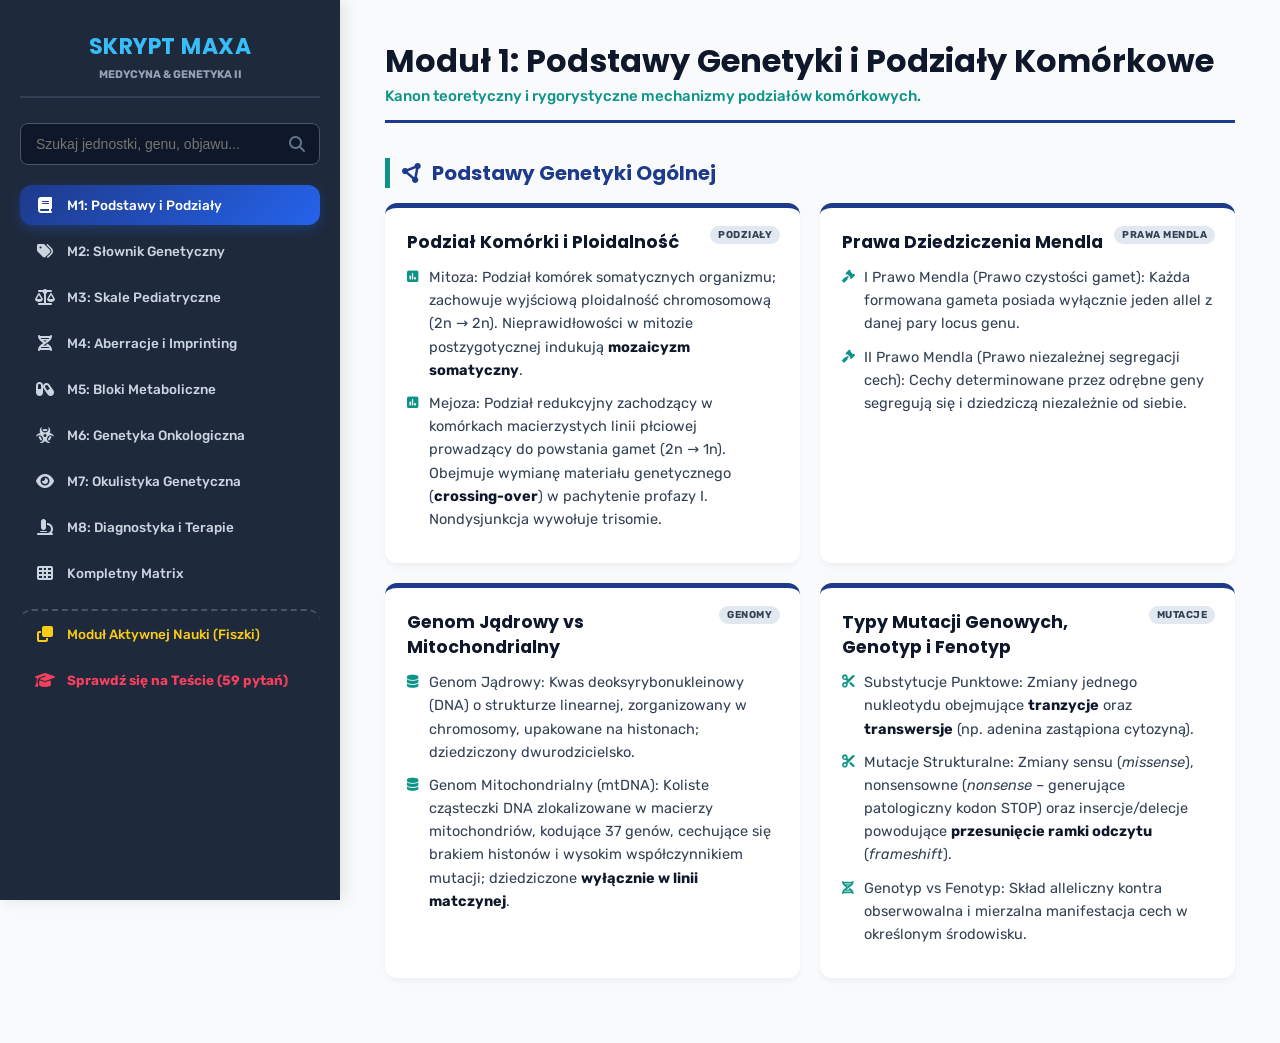
==== commit 50fa22a7: "Update index.html" ====
--- a/index.html
+++ b/index.html
@@ -143,7 +143,7 @@
     <div class="sidebar">
         <div class="sidebar-header">
             <h2>SKRYPT MAXA</h2>
-            <p>Genetyka II</p>
+            <p>Medycyna & Genetyka II</p>
         </div>
         
         <div class="search-box">
@@ -367,6 +367,20 @@
                 <p>Patologia lizosomalna, spichrzeniowa, dystrofie mięśniowe oraz bloki enzymatyczne nadnerczy.</p>
             </div>
 
+            <h3 class="section-title"><i class="fa-solid fa-brain"></i> Choroby Neurodegeneracyjne i Mutacje Dynamiczne</h3>
+            <div class="grid-layout" style="margin-bottom: 25px;">
+                <div class="hy-card warning">
+                    <span class="card-badge badge-ad">AD</span>
+                    <h4>Choroba Huntingtona (Huntington Disease - HD)</h4>
+                    <ul>
+                        <li><i class="fa-solid fa-dna"></i><span class="bullet-bold">Dziedziczenie i Gen:</span> Dziedziczenie <strong>autosomalne dominujące (AD)</strong> z pełną penetracją zależną od wieku. Gen <strong>HTT</strong> kodujący białko huntingtynę zlokalizowany na ramieniu krótkim chromosomu 4 (4p16.3).</li>
+                        <li><i class="fa-solid fa-bolt"></i><span class="bullet-bold">Patomechanizm:</span> Klasyczna <strong>mutacja dynamiczna</strong> polegająca na ekspansji powtórzeń trójnukleotydowych <strong>CAG</strong> (>36 powtórzeń w allelu patologicznym). Prowadzi do akumulacji zmutowanej, neurotoksycznej huntingtyny, niszczącej neurony prążkowia i kory mózgowej.</li>
+                        <li><i class="fa-solid fa-user-doctor"></i><span class="bullet-bold">Obraz Kliniczny:</span> Triada objawowa: <strong>ruchy pląsawicze</strong> (mimowolne), postępujące <strong>otępienie (zaburzenia poznawcze)</strong> oraz ciężkie <strong>zaburzenia psychiatryczne</strong> (depresja, psychozy, zmiany osobowości). Występuje zjawisko <strong>antycypacji</strong> (wcześniejszy i cięższy przebieg w kolejnych pokoleniach), szczególnie przy dziedziczeniu w linii ojcowskiej.</li>
+                        <li><i class="fa-solid fa-vial"></i><span class="bullet-bold">Diagnostyka i Postępowanie:</span> Badanie molekularne techniką <strong>PCR</strong> (ocena liczby powtórzeń CAG). Brak leczenia przyczynowego, stosuje się wyłącznie leczenie objawowe (np. tetrabenazyna na pląsawicę, neuroleptyki).</li>
+                    </ul>
+                </div>
+            </div>
+
             <h3 class="section-title"><i class="fa-solid fa-vial-virus"></i> Klasyczne Bloki Metaboliczne (Dziedziczenie AR)</h3>
             <div class="grid-layout">
                 <div class="hy-card secondary">
@@ -493,10 +507,24 @@
                 </div>
 
                 <div class="hy-card secondary">
-                    <span class="card-badge badge-ar">AR / AD / XR</span>
-                    <h4>Izolowane Patologie Narządu Wzroku</h4>
-                    <ul>
-                        <li><i class="fa-solid fa-eye"></i><span class="bullet-bold">Wrodzona Ślepota Lebera (LCA) i Retinitis Pigmentosa (RP):</span> LCA (głównie AR, gen <strong>RPE65</strong>) – ślepota od urodzenia, oczopląs. RP (Retinitis Pigmentosa) – <strong>pogorszenie widzenia o zmierzchu (ślepotą nocną / kurzą ślepotą)</strong> oraz widzeniem tunelowym i złogami w kształcie ciałek kostnych.</li>
+                    <span class="card-badge badge-ar">AD / AR / XR</span>
+                    <h4>Zwyrodnienie Barwnikowe Siatkówki (Retinitis Pigmentosa - RP)</h4>
+                    <ul>
+                        <li><i class="fa-solid fa-dna"></i><span class="bullet-bold">Dziedziczenie i Geny:</span> Wybitna heterogenność genetyczna (AD, AR lub sprzężone z płcią XR). Najczęstsze mutacje obejmują gen <strong>RHO</strong> (kodujący rodopsynę).</li>
+                        <li><i class="fa-solid fa-brain"></i><span class="bullet-bold">Patomechanizm:</span> Pierwotna, selektywna degeneracja fotoreceptorów pręcikowych, a w stadium zaawansowanym również czopków siatkówki.</li>
+                        <li><i class="fa-solid fa-eye"></i><span class="bullet-bold">Obraz Kliniczny:</span> Charakterystyczna triada: <strong>ślepota zmierzchowa ("kurza ślepota")</strong> będąca pierwszym objawem, postępujące przewężenie pola widzenia (<strong>widzenie tunelowe</strong>) oraz unikalne <strong>złogi pigmentu przypominające ciałka kostne</strong> w dnie oka.</li>
+                        <li><i class="fa-solid fa-stethoscope"></i><span class="bullet-bold">Diagnostyka i Leczenie:</span> Kluczowym badaniem potwierdzającym jest <strong>elektroretinografia (ERG)</strong> wykazująca drastyczne obniżenie lub całkowite wygaszenie odpowiedzi z pręcików. Leczenie objawowe, ochrona przed UV, zaawansowane badania nad terapiami genowymi i komórkowymi.</li>
+                    </ul>
+                </div>
+
+                <div class="hy-card secondary">
+                    <span class="card-badge badge-ar">AR</span>
+                    <h4>Wrodzona Ślepota Lebera (LCA)</h4>
+                    <ul>
+                        <li><i class="fa-solid fa-dna"></i><span class="bullet-bold">Podłoże Molekularne:</span> Najczęściej dziedziczona autosomalnie recesywnie (AR). Kluczowe geny to <strong>RPE65</strong> (metabolizm witaminy A) oraz <strong>CEP290</strong> (rzęski fotoreceptorów).</li>
+                        <li><i class="fa-solid fa-eye"></i><span class="bullet-bold">Obraz Kliniczny:</span> Głębokie upośledzenie widzenia lub całkowita ślepota od urodzenia, oczopląs, brak reakcji źrenic na światło, odruch oznaczający <strong>pocieranie gałek ocznych (objaw Franceschettiego)</strong>.</li>
+                        <li><i class="fa-solid fa-flask"></i><span class="bullet-bold">Terapia Genowa:</span> Rewolucyjne leczenie przyczynowe lekiem <strong>voretigene neparvovec (Luxturna)</strong> – wzmocnienie genu (gene augmentation) przy użyciu bezpiecznego wektora adeno-towarzyszącego serotypu 2 (AAV2).</li>
+                    </ul>
                         <li><i class="fa-solid fa-circle"></i><span class="bullet-bold">Choroby Besta, Stargardta i Jaskra:</span> Choroba Besta (AD, gen <em>BEST1</em>): zmiana przypominająca <strong>żółtko jaja kurzego</strong> w plamce żółtej. Choroba Stargardta (AR, gen <em>ABCA4</em>): młodzieńcza dystrofia plamki, typowym objawem klinicznym jest <strong>występowanie plamek (złogów lipofuscyny) na siatkówce</strong>.</li>
                         <li><i class="fa-solid fa-droplet"></i><span class="bullet-bold">Albinizm Oczny:</span> Dziedziczenie XR (gen <em>GPR143</em>). Brak barwnika <strong>wyłącznie w strukturach siatkówki i tęczówki</strong> przy <strong>całkowicie prawidłowej pigmentacji skóry i włosów</strong>.</li>
                     </ul>
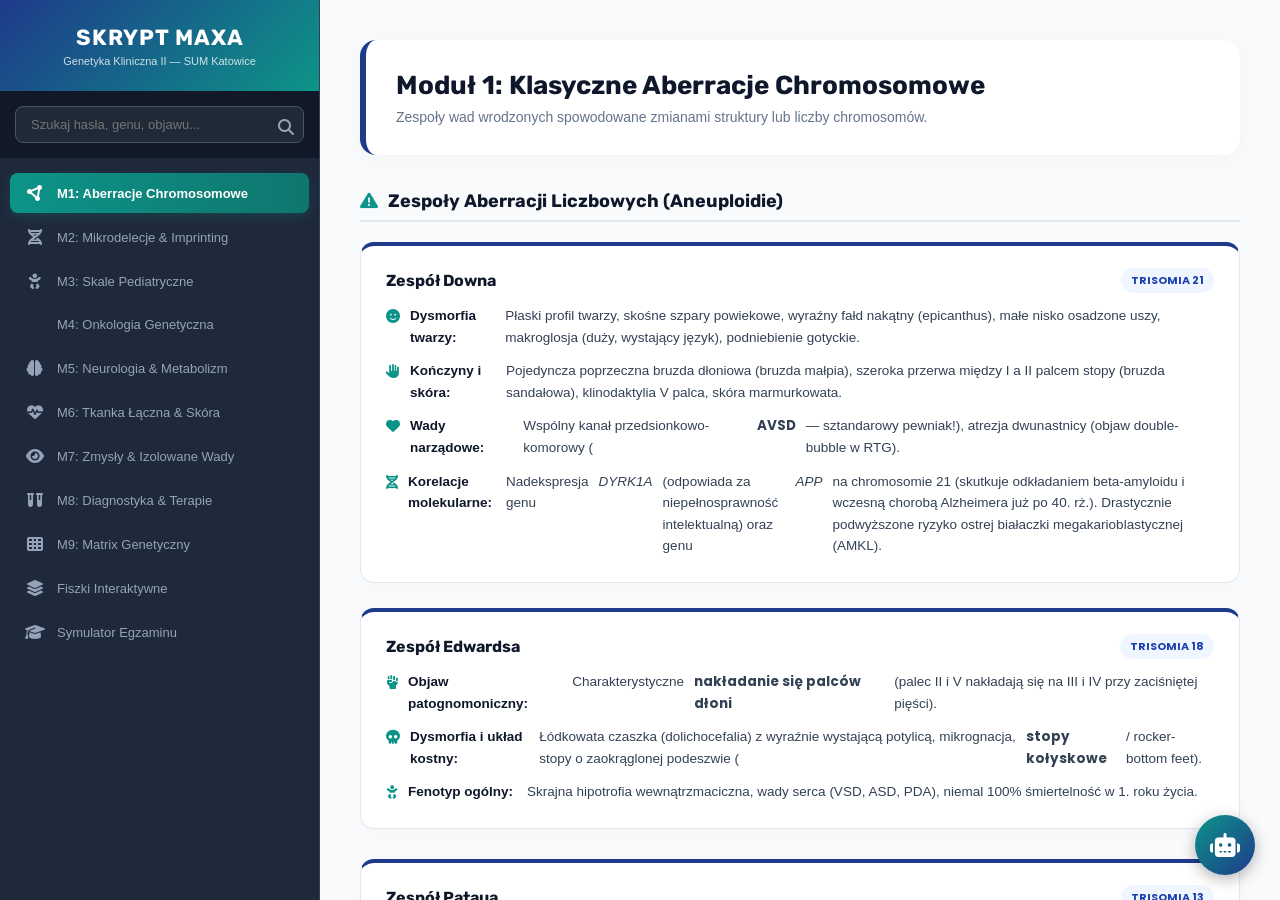
==== commit e5c00ce5: "Update index.html" ====
--- a/index.html
+++ b/index.html
@@ -20,122 +20,109 @@
             --color-secondary: #0d9488;
             --color-accent: #d97706;
             --color-danger: #be123c;
-            --color-success: #15803d;
-            --border-radius: 12px;
-            --transition: all 0.2s ease-in-out;
-        }
-
-        * { box-sizing: border-box; margin: 0; padding: 0; }
-        body { font-family: 'Rubik', system-ui, -apple-system, "Segoe UI", Roboto, "Helvetica Neue", Arial; background-color: var(--content-bg); color: var(--text-main); display: flex; min-height: 100vh; overflow-x: hidden; }
-
-        /* SIDEBAR NAVIGATION */
-        .sidebar { width: 340px; background-color: var(--sidebar-bg); color: white; padding: 30px 20px; display: flex; flex-direction: column; position: fixed; height: 100vh; overflow-y: auto; z-index: 100; box-shadow: 4px 0 15px rgba(0,0,0,0.1); }
-        .sidebar-header { margin-bottom: 25px; text-align: center; border-bottom: 2px solid #334155; padding-bottom: 15px; }
-        .sidebar-header h2 { font-family: 'Poppins', sans-serif; font-size: 22px; color: #38bdf8; letter-spacing: 0.5px; font-weight: 700; }
-        .sidebar-header p { font-size: 11px; color: #94a3b8; margin-top: 5px; text-transform: uppercase; font-weight: bold; }
+            --color-warning: #e11d48;
+            --color-success: #10b981;
+        }
+
+        * { margin: 0; padding: 0; box-sizing: border-box; }
+        body { font-family: 'Poppins', sans-serif; background-color: var(--primary-bg); color: var(--text-main); display: flex; height: 100vh; overflow: hidden; }
+
+        /* SIDEBAR */
+        .sidebar { width: 320px; background-color: var(--sidebar-bg); display: flex; flex-direction: column; border-right: 1px solid #334155; z-index: 10; }
+        .sidebar-header { padding: 24px; background: linear-gradient(135deg, #1e3a8a, #0d9488); color: white; text-align: center; }
+        .sidebar-header h2 { font-family: 'Rubik', sans-serif; font-size: 22px; font-weight: 700; letter-spacing: 1px; }
+        .sidebar-header p { font-size: 11px; opacity: 0.8; margin-top: 4px; font-weight: 500; }
+        .search-box { padding: 15px; background-color: #111827; position: relative; }
+        .search-box input { width: 100%; padding: 10px 35px 10px 15px; border-radius: 8px; border: 1px solid #4b5563; background-color: #1f2937; color: white; font-size: 13px; outline: none; }
+        .search-box i { position: absolute; right: 25px; top: 28px; color: #9ca3af; }
+        .nav-menu { flex: 1; overflow-y: auto; padding: 15px 10px; display: flex; flex-direction: column; gap: 4px; }
+        .nav-item { display: flex; align-items: center; gap: 12px; padding: 12px 15px; color: #94a3b8; text-decoration: none; border-radius: 8px; font-size: 13px; font-weight: 500; cursor: pointer; transition: all 0.2s ease; }
+        .nav-item:hover { background-color: #334155; color: white; }
+        .nav-item.active { background: linear-gradient(90deg, #0d9488, #0f766e); color: white; font-weight: 600; box-shadow: 0 4px 12px rgba(13, 148, 136, 0.2); }
+        .nav-item i { width: 20px; text-align: center; font-size: 16px; }
+
+        /* MAIN CONTENT */
+        .main-content { flex: 1; background-color: var(--content-bg); display: flex; flex-direction: column; overflow: hidden; position: relative; }
+        .content-tab { display: none; flex: 1; overflow-y: auto; padding: 40px; }
+        .content-tab.active { display: block; }
+
+        /* MODULE HEADER */
+        .module-header { background-color: white; padding: 30px; border-radius: 16px; margin-bottom: 30px; box-shadow: 0 4px 20px rgba(0,0,0,0.03); border-left: 6px solid var(--color-primary); }
+        .module-header h1 { font-family: 'Rubik', sans-serif; color: var(--text-dark); font-size: 26px; font-weight: 700; margin-bottom: 8px; }
+        .module-header p { font-size: 14px; color: #64748b; }
+
+        /* SECTION TITLES */
+        .section-title { font-family: 'Rubik', sans-serif; font-size: 18px; font-weight: 700; color: var(--text-dark); margin: 35px 0 20px 0; display: flex; align-items: center; gap: 10px; border-bottom: 2px solid #e2e8f0; padding-bottom: 8px; }
+        .section-title i { color: var(--color-secondary); }
+
+        /* CARDS & GRID */
+        .grid-layout { display: grid; grid-template-columns: repeat(auto-fill, minmax(450px, 1xl)); gap: 25px; margin-bottom: 30px; }
+        .hy-card { background-color: white; border-radius: 14px; padding: 25px; box-shadow: 0 4px 15px rgba(0,0,0,0.02); border: 1px solid #e2e8f0; position: relative; transition: transform 0.2s, box-shadow 0.2s; }
+        .hy-card:hover { transform: translateY(-3px); box-shadow: 0 10px 25px rgba(0,0,0,0.05); }
+        .hy-card.primary { border-top: 4px solid var(--color-primary); }
+        .hy-card.secondary { border-top: 4px solid var(--color-secondary); }
+        .hy-card.accent { border-top: 4px solid var(--color-accent); }
+        .hy-card.warning { border-top: 4px solid var(--color-warning); }
+        .hy-card.danger { border-top: 4px solid var(--color-danger); }
+        .hy-card h4 { font-family: 'Rubik', sans-serif; font-size: 16px; font-weight: 700; color: var(--text-dark); margin-bottom: 15px; padding-right: 80px; }
+        .hy-card ul { list-style: none; display: flex; flex-direction: column; gap: 12px; }
+        .hy-card li { font-size: 13.5px; line-height: 1.6; display: flex; gap: 10px; align-items: flex-start; }
+        .hy-card li i { color: var(--color-secondary); margin-top: 4px; font-size: 14px; flex-shrink: 0; }
+        .bullet-bold { font-weight: 600; color: var(--text-dark); margin-right: 4px; }
+        .card-badge { position: absolute; top: 22px; right: 25px; font-size: 11px; font-weight: 700; padding: 4px 10px; border-radius: 20px; text-transform: uppercase; }
+        .badge-ad { background-color: #eff6ff; color: #1e40af; }
+        .badge-ar { background-color: #f0fdf4; color: #166534; }
+        .badge-xr { background-color: #fff1f2; color: #9f1239; }
+        .badge-mito { background-color: #faf5ff; color: #6b21a8; }
+
+        /* TABLES */
+        .table-container { background-color: white; border-radius: 16px; box-shadow: 0 4px 20px rgba(0,0,0,0.02); overflow: hidden; border: 1px solid #e2e8f0; margin-bottom: 30px; }
+        table { width: 100%; border-collapse: collapse; text-align: left; font-size: 13.5px; }
+        th { background-color: #f8fafc; padding: 18px 20px; font-weight: 700; color: var(--text-dark); border-bottom: 2px solid #e2e8f0; font-family: 'Rubik', sans-serif; }
+        td { padding: 18px 20px; border-bottom: 1px solid #e2e8f0; line-height: 1.6; vertical-align: top; }
+        tr:last-child td { border-bottom: none; }
+        tr:hover td { background-color: #f8fafc; }
+
+        /* SYSTEMY INTERAKTYWNE */
+        .interactive-container { background-color: white; border-radius: 16px; padding: 40px; box-shadow: 0 4px 20px rgba(0,0,0,0.02); border: 1px solid #e2e8f0; display: flex; flex-direction: column; align-items: center; min-height: 400px; justify-content: center; position: relative; }
         
-        .search-box { position: relative; margin-bottom: 20px; }
-        .search-box input { width: 100%; padding: 12px 40px 12px 15px; background-color: #0f172a; border: 1px solid #475569; border-radius: 8px; color: white; font-size: 14px; transition: var(--transition); }
-        .search-box input:focus { border-color: var(--color-secondary); outline: none; box-shadow: 0 0 0 3px rgba(13,148,136,0.3); }
-        .search-box i { position: absolute; right: 15px; top: 50%; transform: translateY(-50%); color: #64748b; }
-
-        .nav-menu { list-style: none; display: flex; flex-direction: column; gap: 6px; }
-        .nav-item { padding: 12px 15px; border-radius: var(--border-radius); cursor: pointer; display: flex; align-items: center; gap: 12px; font-size: 13.5px; font-weight: 500; color: #cbd5e1; transition: var(--transition); }
-        .nav-item:hover { background-color: #334155; color: white; }
-        .nav-item.active { background: linear-gradient(135deg, var(--color-primary) 0%, #2563eb 100%); color: white; box-shadow: 0 4px 12px rgba(37,99,235,0.3); }
-        .nav-item i { font-size: 16px; width: 20px; text-align: center; }
-
-        /* MAIN CONTENT AREA */
-        .main-content { margin-left: 340px; flex-grow: 1; padding: 40px 45px; min-height: 100vh; width: calc(100% - 340px); overflow-wrap: break-word; }
-        .content-tab { display: none; animation: fadeIn 0.3s ease-in-out; }
-        .content-tab.active { display: block; }
-
-        @keyframes fadeIn { from { opacity: 0; transform: translateY(8px); } to { opacity: 1; transform: translateY(0); } }
-
-        .module-header { margin-bottom: 30px; border-bottom: 3px solid var(--color-primary); padding-bottom: 15px; }
-        .module-header h1 { font-family: 'Poppins', sans-serif; font-size: 32px; color: var(--text-dark); line-height: 1.3; font-weight: 700; }
-        .module-header p { color: var(--color-secondary); font-weight: 500; margin-top: 5px; font-size: 15px; }
-        
-        h3.section-title { font-family: 'Poppins', sans-serif; font-size: 20px; color: var(--color-primary); margin: 35px 0 15px 0; display: flex; align-items: center; gap: 10px; border-left: 5px solid var(--color-secondary); padding-left: 12px; }
-
-        /* GRID AND CARDS */
-        .grid-layout { display: grid; grid-template-columns: repeat(auto-fill, minmax(380px, 1fr)); gap: 20px; margin-bottom: 25px; }
-        .hy-card { background-color: var(--card-bg); border-radius: var(--border-radius); padding: 22px; box-shadow: 0 4px 6px -1px rgba(0,0,0,0.05); border-top: 5px solid var(--color-primary); position: relative; transition: var(--transition); overflow-wrap: break-word; word-wrap: break-word; }
-        .hy-card:hover { transform: translateY(-3px); box-shadow: 0 10px 15px -3px rgba(0,0,0,0.08); }
-        .hy-card.danger { border-top-color: var(--color-danger); }
-        .hy-card.accent { border-top-color: var(--color-accent); }
-        .hy-card.secondary { border-top-color: var(--color-secondary); }
-        
-        .card-badge { position: absolute; top: 18px; right: 20px; padding: 3px 8px; border-radius: 20px; font-size: 10px; font-weight: 700; text-transform: uppercase; letter-spacing: 0.5px; }
-        .badge-ad { background-color: #fee2e2; color: #991b1b; }
-        .badge-ar { background-color: #e0f2fe; color: #0369a1; }
-        .badge-xr { background-color: #fef3c7; color: #92400e; }
-        .badge-mt { background-color: #f3e8ff; color: #6b21a8; }
-        .badge-chrom { background-color: #d1fae5; color: #065f46; }
-        .badge-def { background-color: #e2e8f0; color: #334155; }
-
-        .hy-card h4 { font-family: 'Poppins', sans-serif; font-size: 17.5px; color: var(--text-dark); margin-bottom: 12px; padding-right: 85px; line-height: 1.4; font-weight: 700; }
-        .hy-card ul { list-style: none; }
-        .hy-card li { margin-bottom: 10px; padding-left: 22px; position: relative; font-size: 14.5px; line-height: 1.6; color: var(--text-main); }
-        .hy-card li i { position: absolute; left: 0; top: 4px; color: var(--color-secondary); font-size: 13px; }
-        .hy-card strong { color: var(--text-dark); font-weight: 700; }
-
-        /* RESPONSIVE TABLES */
-        .table-container { background-color: var(--card-bg); border-radius: var(--border-radius); overflow-x: auto; box-shadow: 0 4px 6px -1px rgba(0,0,0,0.05); margin: 25px 0; border: 1px solid #e2e8f0; }
-        table { width: 100%; border-collapse: collapse; text-align: left; font-size: 14px; min-width: 850px; }
-        th { background-color: var(--color-primary); color: white; padding: 14px 18px; font-family: 'Poppins', sans-serif; font-weight: 600; letter-spacing: 0.5px; }
-        td { padding: 14px 18px; border-bottom: 1px solid #e2e8f0; color: var(--text-main); line-height: 1.6; vertical-align: top; }
-        tr:last-child td { border-bottom: none; }
-        tr:nth-child(even) td { background-color: #f8fafc; }
-        tr:hover td { background-color: #f1f5f9; }
-
-        /* 3D FLASHCARDS WITH ACTIVE EVALUATION */
-        .flashcard-wrapper { perspective: 1200px; width: 100%; max-width: 700px; height: 420px; margin: 30px auto; }
-        .flashcard { width: 100%; height: 100%; position: relative; transform-style: preserve-3d; transition: transform 0.4s cubic-bezier(0.4, 0, 0.2, 1); cursor: pointer; }
-        .flashcard.flipped { transform: rotateY(180deg); }
-        .card-front, .card-back { position: absolute; width: 100%; height: 100%; backface-visibility: hidden; border-radius: var(--border-radius); padding: 40px; display: flex; flex-direction: column; box-shadow: 0 10px 30px rgba(15,23,42,0.1); }
-        .card-front { background: linear-gradient(135deg, var(--color-primary) 0%, #1d4ed8 100%); color: white; border: none; justify-content: center; align-items: center; text-align: center; }
-        .card-front h3 { font-family: 'Poppins', sans-serif; font-size: 20px; font-weight: 600; line-height: 1.6; }
-        .card-front p { font-size: 12px; text-transform: uppercase; letter-spacing: 1px; color: #93c5fd; margin-top: 25px; font-weight: 700; }
-        .card-back { background-color: white; color: var(--text-dark); transform: rotateY(180deg); border: 2px solid #e2e8f0; border-left: 8px solid var(--color-secondary); justify-content: flex-start; align-items: flex-start; text-align: left; overflow-y: auto; }
-        .card-back h4 { font-family: 'Poppins', sans-serif; font-size: 16px; color: var(--color-secondary); margin-bottom: 15px; font-weight: 700; text-transform: uppercase; letter-spacing: 0.5px; }
-        .card-back p, .card-back div { font-size: 14.5px; line-height: 1.6; color: var(--text-main); font-weight: 500; width: 100%; }
-        .flashcard-controls { display: flex; justify-content: center; align-items: center; gap: 15px; margin-top: 25px; flex-wrap: wrap; }
-        .btn-flash { padding: 12px 24px; border-radius: 8px; border: none; background-color: var(--sidebar-bg); color: white; font-family: 'Poppins', sans-serif; font-weight: 600; font-size: 14px; cursor: pointer; }
-        .btn-flash:hover { background-color: var(--color-secondary); transform: translateY(-1px); }
-        .btn-flash.flip { background-color: var(--color-accent); }
-        .btn-flash.flip:hover { background-color: #b45309; }
-        .btn-success-eval { background-color: var(--color-success); }
-        .btn-success-eval:hover { background-color: #166534; }
-        .btn-danger-eval { background-color: var(--color-danger); }
-        .btn-danger-eval:hover { background-color: #9f1239; }
-        .flash-progress { text-align: center; font-size: 15px; font-weight: 700; color: var(--text-dark); margin-top: 15px; font-family: 'Roboto Mono', monospace; }
-        .score-board { display: flex; justify-content: center; gap: 30px; margin: 15px 0; font-family: 'Poppins', sans-serif; font-size: 14px; font-weight: 600; }
-
-        /* NATIVE EXAM TESTING MODULE STYLES */
-        .exam-container { width: 100%; max-width: 850px; margin: 0 auto; display: flex; flex-direction: column; gap: 25px; }
-        .quiz-card { background-color: var(--card-bg); border-radius: var(--border-radius); padding: 30px; box-shadow: 0 4px 10px rgba(0,0,0,0.05); border-left: 6px solid var(--color-primary); }
-        .quiz-card.answered-correct { border-left-color: var(--color-success); }
-        .quiz-card.answered-wrong { border-left-color: var(--color-danger); }
-        .quiz-q-title { font-family: 'Poppins', sans-serif; font-size: 17px; font-weight: 600; color: var(--text-dark); margin-bottom: 20px; line-height: 1.5; }
-        .quiz-options-list { display: flex; flex-direction: column; gap: 12px; list-style: none; }
-        .quiz-option { padding: 14px 18px; border: 1px solid #cbd5e1; border-radius: 8px; cursor: pointer; font-size: 14.5px; font-weight: 500; transition: var(--transition); background-color: #fff; }
-        .quiz-option:hover { background-color: #f1f5f9; border-color: #94a3b8; }
-        .quiz-option.correct { background-color: #d1fae5 !important; border-color: var(--color-success) !important; color: #065f46 !important; font-weight: 700; }
-        .quiz-option.wrong { background-color: #ffe4e6 !important; border-color: var(--color-danger) !important; color: #991b1b !important; font-weight: 700; }
-        .quiz-rationale { margin-top: 15px; padding: 15px; background-color: #f0fdf4; border-radius: 8px; border: 1px dashed #bbf7d0; font-size: 14px; line-height: 1.5; color: #166534; display: none; }
-        .quiz-rationale.visible { display: block; }
-        .quiz-rationale.wrong-rationale { background-color: #fef2f2; border-color: #fecaca; color: #991b1b; }
-        .exam-score-banner { background: linear-gradient(135deg, #1e3a8a 0%, #0d9488 100%); color: white; padding: 25px; border-radius: var(--border-radius); text-align: center; font-family: 'Poppins', sans-serif; }
-        .exam-score-banner h2 { font-size: 24px; margin-bottom: 10px; font-weight: 700; }
-        .exam-score-banner p { font-size: 16px; font-family: 'Roboto Mono', monospace; font-weight: bold; }
-
-        @media (max-width: 1024px) {
-            body { flex-direction: column; }
-            .sidebar { position: relative; width: 100%; height: auto; box-shadow: 0 4px 10px rgba(0,0,0,0.1); }
-            .main-content { margin-left: 0; width: 100%; padding: 20px; }
-            .flashcard-wrapper { height: 460px; }
-        }
+        /* FISZKI */
+        .flashcard-box { width: 100%; max-width: 550px; height: 320px; perspective: 1000px; cursor: pointer; margin-bottom: 30px; }
+        .flashcard-inner { width: 100%; height: 100%; position: relative; transform-style: preserve-3d; transition: transform 0.6s cubic-bezier(0.4, 0, 0.2, 1); }
+        .flashcard-box.flipped .flashcard-inner { transform: rotateY(180deg); }
+        .card-front, .card-back { position: absolute; width: 100%; height: 100%; backface-visibility: hidden; border-radius: 20px; padding: 40px; display: flex; flex-direction: column; justify-content: center; align-items: center; text-align: center; box-shadow: 0 10px 30px rgba(0,0,0,0.05); border: 2px solid #e2e8f0; }
+        .card-front { background: linear-gradient(135deg, #ffffff, #f8fafc); color: var(--text-dark); border-top: 6px solid var(--color-primary); }
+        .card-back { background: linear-gradient(135deg, #1e293b, #0f172a); color: white; transform: rotateY(180deg); border-top: 6px solid var(--color-secondary); }
+        .card-front h3 { font-family: 'Rubik', sans-serif; font-size: 20px; font-weight: 700; line-height: 1.5; }
+        .card-back p { font-size: 16px; line-height: 1.7; font-weight: 400; }
+        .card-badge-side { position: absolute; top: 20px; left: 20px; font-size: 11px; font-weight: 600; text-transform: uppercase; letter-spacing: 1px; opacity: 0.6; }
+        .flashcard-controls { display: flex; gap: 20px; align-items: center; }
+        .btn { background-color: white; border: 1px solid #cbd5e1; padding: 12px 25px; border-radius: 10px; font-size: 14px; font-weight: 600; color: var(--text-main); cursor: pointer; display: flex; align-items: center; gap: 8px; transition: all 0.2s ease; font-family: 'Poppins', sans-serif; }
+        .btn:hover { background-color: #f1f5f9; border-color: #94a3b8; color: var(--text-dark); }
+        .btn.primary { background: linear-gradient(135deg, #0d9488, #0f766e); color: white; border: none; box-shadow: 0 4px 12px rgba(13, 148, 136, 0.2); }
+        .btn.primary:hover { background: linear-gradient(135deg, #0f766e, #115e59); transform: translateY(-1px); }
+        .btn.danger { background: linear-gradient(135deg, #be123c, #9f1239); color: white; border: none; }
+        .btn.danger:hover { background: linear-gradient(135deg, #9f1239, #881337); }
+        .card-counter { font-size: 14px; font-weight: 600; color: #64748b; margin-top: 15px; }
+
+        /* EGZAMIN */
+        .exam-layout { width: 100%; max-width: 800px; display: flex; flex-direction: column; gap: 30px; }
+        .question-card { background-color: #f8fafc; border-radius: 14px; padding: 30px; border: 1px solid #e2e8f0; }
+        .question-text { font-family: 'Rubik', sans-serif; font-size: 16px; font-weight: 700; color: var(--text-dark); margin-bottom: 20px; line-height: 1.5; }
+        .options-list { display: flex; flex-direction: column; gap: 12px; }
+        .option-item { background-color: white; border: 1px solid #e2e8f0; padding: 14px 20px; border-radius: 10px; font-size: 14px; cursor: pointer; display: flex; align-items: center; gap: 12px; font-weight: 500; transition: all 0.2s ease; }
+        .option-item:hover { border-color: #cbd5e1; background-color: #f1f5f9; }
+        .option-item.selected { border-color: var(--color-primary); background-color: #eff6ff; color: #1e40af; font-weight: 600; }
+        .option-item.correct { border-color: var(--color-success); background-color: #ecfdf5; color: #065f46; font-weight: 600; }
+        .option-item.wrong { border-color: var(--color-danger); background-color: #fff1f2; color: #9f1239; font-weight: 600; }
+        .option-marker { width: 22px; height: 22px; border-radius: 50%; border: 2px solid #cbd5e1; display: flex; align-items: center; justify-content: center; font-size: 11px; font-weight: 700; background-color: white; flex-shrink: 0; }
+        .option-item.selected .option-marker { border-color: var(--color-primary); background-color: var(--color-primary); color: white; }
+        .option-item.correct .option-marker { border-color: var(--color-success); background-color: var(--color-success); color: white; }
+        .option-item.wrong .option-marker { border-color: var(--color-danger); background-color: var(--color-danger); color: white; }
+        .rationale-box { background-color: #f0fdfa; border-left: 4px solid var(--color-secondary); padding: 20px; border-radius: 0 10px 10px 0; margin-top: 20px; font-size: 13.5px; line-height: 1.6; color: #115e59; display: none; }
+        .exam-stats { display: flex; gap: 30px; background-color: white; padding: 20px 30px; border-radius: 12px; border: 1px solid #e2e8f0; margin-bottom: 25px; width: 100%; justify-content: space-around; text-align: center; }
+        .stat-val { font-size: 24px; font-weight: 700; color: var(--text-dark); }
+        .stat-label { font-size: 12px; color: #64748b; font-weight: 500; text-transform: uppercase; margin-top: 2px; }
     </style>
 </head>
 <body>
@@ -143,70 +130,76 @@
     <div class="sidebar">
         <div class="sidebar-header">
             <h2>SKRYPT MAXA</h2>
-            <p>Medycyna & Genetyka II</p>
-        </div>
-        
+            <p>Genetyka Kliniczna II — SUM Katowice</p>
+        </div>
         <div class="search-box">
-            <input type="text" id="globalSearch" placeholder="Szukaj jednostki, genu, objawu..." onkeyup="filterContent()">
+            <input type="text" id="globalSearch" oninput="filterContent()" placeholder="Szukaj hasła, genu, objawu..." />
             <i class="fa-solid fa-magnifying-glass"></i>
         </div>
-
-        <ul class="nav-menu">
-            <li class="nav-item active" onclick="switchTab('mod1')"><i class="fa-solid fa-book"></i>M1: Podstawy i Podziały</li>
-            <li class="nav-item" onclick="switchTab('mod2')"><i class="fa-solid fa-tags"></i>M2: Słownik Genetyczny</li>
-            <li class="nav-item" onclick="switchTab('mod3')"><i class="fa-solid fa-scale-balanced"></i>M3: Skale Pediatryczne</li>
-            <li class="nav-item" onclick="switchTab('mod4')"><i class="fa-solid fa-dna"></i>M4: Aberracje i Imprinting</li>
-            <li class="nav-item" onclick="switchTab('mod5')"><i class="fa-solid fa-capsules"></i>M5: Bloki Metaboliczne</li>
-            <li class="nav-item" onclick="switchTab('mod6')"><i class="fa-solid fa-biohazard"></i>M6: Genetyka Onkologiczna</li>
-            <li class="nav-item" onclick="switchTab('mod7')"><i class="fa-solid fa-eye"></i>M7: Okulistyka Genetyczna</li>
-            <li class="nav-item" onclick="switchTab('mod8')"><i class="fa-solid fa-microscope"></i>M8: Diagnostyka i Terapie</li>
-            <li class="nav-item" onclick="switchTab('matrix')"><i class="fa-solid fa-table-cells"></i>Kompletny Matrix</li>
-            <li class="nav-item" onclick="switchTab('flashcards')" style="border-top: 2px dashed #475569; margin-top: 10px; padding-top: 15px; color: #facc15;"><i class="fa-solid fa-clone"></i>Moduł Aktywnej Nauki (Fiszki)</li>
-            <li class="nav-item" onclick="switchTab('examTab')" style="color: #f43f5e; font-weight: 700;"><i class="fa-solid fa-graduation-cap"></i>Sprawdź się na Teście (59 pytań)</li>
-        </ul>
+        <div class="nav-menu">
+            <div class="nav-item active" onclick="switchTab('mod1')"><i class="fa-solid fa-circle-nodes"></i>M1: Aberracje Chromosomowe</div>
+            <div class="nav-item" onclick="switchTab('mod2')"><i class="fa-solid fa-dna"></i>M2: Mikrodelecje & Imprinting</div>
+            <div class="nav-item" onclick="switchTab('mod3')"><i class="fa-solid fa-baby"></i>M3: Skale Pediatryczne</div>
+            <div class="nav-item" onclick="switchTab('mod4')"><i class="fa-solid fa-cancer"></i>M4: Onkologia Genetyczna</div>
+            <div class="nav-item" onclick="switchTab('mod5')"><i class="fa-solid fa-brain"></i>M5: Neurologia & Metabolizm</div>
+            <div class="nav-item" onclick="switchTab('mod6')"><i class="fa-solid fa-heart-pulse"></i>M6: Tkanka Łączna & Skóra</div>
+            <div class="nav-item" onclick="switchTab('mod7')"><i class="fa-solid fa-eye"></i>M7: Zmysły & Izolowane Wady</div>
+            <div class="nav-item" onclick="switchTab('mod8')"><i class="fa-solid fa-vials"></i>M8: Diagnostyka & Terapie</div>
+            <div class="nav-item" onclick="switchTab('matrix')"><i class="fa-solid fa-table-cells"></i>M9: Matrix Genetyczny</div>
+            <div class="nav-item" onclick="switchTab('flashcards')"><i class="fa-solid fa-layer-group"></i>Fiszki Interaktywne</div>
+            <div class="nav-item" onclick="switchTab('exam')"><i class="fa-solid fa-graduation-cap"></i>Symulator Egzaminu</div>
+        </div>
     </div>
 
     <div class="main-content">
 
         <div id="mod1" class="content-tab active">
             <div class="module-header">
-                <h1>Moduł 1: Podstawy Genetyki i Podziały Komórkowe</h1>
-                <p>Kanon teoretyczny i rygorystyczne mechanizmy podziałów komórkowych.</p>
-            </div>
-
-            <h3 class="section-title"><i class="fa-solid fa-circle-nodes"></i> Podstawy Genetyki Ogólnej</h3>
+                <h1>Moduł 1: Klasyczne Aberracje Chromosomowe</h1>
+                <p>Zespoły wad wrodzonych spowodowane zmianami struktury lub liczby chromosomów.</p>
+            </div>
+            
+            <h3 class="section-title"><i class="fa-solid fa-triangle-exclamation"></i> Zespoły Aberracji Liczbowych (Aneuploidie)</h3>
             <div class="grid-layout">
-                <div class="hy-card">
-                    <span class="card-badge badge-def">Podziały</span>
-                    <h4>Podział Komórki i Ploidalność</h4>
-                    <ul>
-                        <li><i class="fa-solid fa-square-poll-vertical"></i><span class="bullet-bold">Mitoza:</span> Podział komórek somatycznych organizmu; zachowuje wyjściową ploidalność chromosomową (<span class="text-badge">2n → 2n</span>). Nieprawidłowości w mitozie postzygotycznej indukują <strong>mozaicyzm somatyczny</strong>.</li>
-                        <li><i class="fa-solid fa-square-poll-vertical"></i><span class="bullet-bold">Mejoza:</span> Podział redukcyjny zachodzący w komórkach macierzystych linii płciowej prowadzący do powstania gamet (<span class="text-badge">2n → 1n</span>). Obejmuje wymianę materiału genetycznego (<strong>crossing-over</strong>) w pachytenie profazy I. Nondysjunkcja wywołuje trisomie.</li>
-                    </ul>
-                </div>
-                <div class="hy-card">
-                    <span class="card-badge badge-def">Prawa Mendla</span>
-                    <h4>Prawa Dziedziczenia Mendla</h4>
-                    <ul>
-                        <li><i class="fa-solid fa-gavel"></i><span class="bullet-bold">I Prawo Mendla (Prawo czystości gamet):</span> Każda formowana gameta posiada wyłącznie jeden allel z danej pary locus genu.</li>
-                        <li><i class="fa-solid fa-gavel"></i><span class="bullet-bold">II Prawo Mendla (Prawo niezależnej segregacji cech):</span> Cechy determinowane przez odrębne geny segregują się i dziedziczą niezależnie od siebie.</li>
-                    </ul>
-                </div>
-                <div class="hy-card">
-                    <span class="card-badge badge-def">Genomy</span>
-                    <h4>Genom Jądrowy vs Mitochondrialny</h4>
-                    <ul>
-                        <li><i class="fa-solid fa-database"></i><span class="bullet-bold">Genom Jądrowy:</span> Kwas deoksyrybonukleinowy (DNA) o strukturze linearnej, zorganizowany w chromosomy, upakowane na histonach; dziedziczony dwurodzicielsko.</li>
-                        <li><i class="fa-solid fa-database"></i><span class="bullet-bold">Genom Mitochondrialny (mtDNA):</span> Koliste cząsteczki DNA zlokalizowane w macierzy mitochondriów, kodujące 37 genów, cechujące się brakiem histonów i wysokim współczynnikiem mutacji; dziedziczone <strong>wyłącznie w linii matczynej</strong>.</li>
-                    </ul>
-                </div>
-                <div class="hy-card">
-                    <span class="card-badge badge-def">Mutacje</span>
-                    <h4>Typy Mutacji Genowych, Genotyp i Fenotyp</h4>
-                    <ul>
-                        <li><i class="fa-solid fa-scissors"></i><span class="bullet-bold">Substytucje Punktowe:</span> Zmiany jednego nukleotydu obejmujące <strong>tranzycje</strong> oraz <strong>transwersje</strong> (np. adenina zastąpiona cytozyną).</li>
-                        <li><i class="fa-solid fa-scissors"></i><span class="bullet-bold">Mutacje Strukturalne:</span> Zmiany sensu (<em>missense</em>), nonsensowne (<em>nonsense</em> – generujące patologiczny kodon STOP) oraz insercje/delecje powodujące <strong>przesunięcie ramki odczytu</strong> (<em>frameshift</em>).</li>
-                        <li><i class="fa-solid fa-dna"></i><span class="bullet-bold">Genotyp vs Fenotyp:</span> Skład alleliczny kontra obserwowalna i mierzalna manifestacja cech w określonym środowisku.</li>
+                <div class="hy-card primary">
+                    <span class="card-badge badge-ad">Trisomia 21</span>
+                    <h4>Zespół Downa</h4>
+                    <ul>
+                        <li><i class="fa-solid fa-face-smile"></i><span class="bullet-bold">Dysmorfia twarzy:</span> Płaski profil twarzy, skośne szpary powiekowe, wyraźny fałd nakątny (epicanthus), małe nisko osadzone uszy, makroglosja (duży, wystający język), podniebienie gotyckie.</li>
+                        <li><i class="fa-solid fa-hand"></i><span class="bullet-bold">Kończyny i skóra:</span> Pojedyncza poprzeczna bruzda dłoniowa (bruzda małpia), szeroka przerwa między I a II palcem stopy (bruzda sandałowa), klinodaktylia V palca, skóra marmurkowata.</li>
+                        <li><i class="fa-solid fa-heart"></i><span class="bullet-bold">Wady narządowe:</span> Wspólny kanał przedsionkowo-komorowy (<strong>AVSD</strong> — sztandarowy pewniak!), atrezja dwunastnicy (objaw double-bubble w RTG).</li>
+                        <li><i class="fa-solid fa-dna"></i><span class="bullet-bold">Korelacje molekularne:</span> Nadekspresja genu <em>DYRK1A</em> (odpowiada za niepełnosprawność intelektualną) oraz genu <em>APP</em> na chromosomie 21 (skutkuje odkładaniem beta-amyloidu i wczesną chorobą Alzheimera już po 40. rż.). Drastycznie podwyższone ryzyko ostrej białaczki megakarioblastycznej (AMKL).</li>
+                    </ul>
+                </div>
+
+                <div class="hy-card primary">
+                    <span class="card-badge badge-ad">Trisomia 18</span>
+                    <h4>Zespół Edwardsa</h4>
+                    <ul>
+                        <li><i class="fa-solid fa-hand-fist"></i><span class="bullet-bold">Objaw patognomoniczny:</span> Charakterystyczne <strong>nakładanie się palców dłoni</strong> (palec II i V nakładają się na III i IV przy zaciśniętej pięści).</li>
+                        <li><i class="fa-solid fa-skull"></i><span class="bullet-bold">Dysmorfia i układ kostny:</span> Łódkowata czaszka (dolichocefalia) z wyraźnie wystającą potylicą, mikrognacja, stopy o zaokrąglonej podeszwie (<strong>stopy kołyskowe</strong> / rocker-bottom feet).</li>
+                        <li><i class="fa-solid fa-baby"></i><span class="bullet-bold">Fenotyp ogólny:</span> Skrajna hipotrofia wewnątrzmaciczna, wady serca (VSD, ASD, PDA), niemal 100% śmiertelność w 1. roku życia.</li>
+                    </ul>
+                </div>
+            </div>
+
+            <div class="grid-layout">
+                <div class="hy-card primary">
+                    <span class="card-badge badge-ad">Trisomia 13</span>
+                    <h4>Zespół Pataua</h4>
+                    <ul>
+                        <li><i class="fa-solid fa-scissors"></i><span class="bullet-bold">Wady pośrodkowe:</span> <strong>Holoprozencefalia</strong> (niedokonany podział przodomózgowia), ciężkie rozszczepy wargi i podniebienia, jednooczność lub mikroftalmia, aplazja skóry skalpu (cutis aplasia).</li>
+                        <li><i class="fa-solid fa-hand-dots"></i><span class="bullet-bold">Kończyny:</span> Polidaktylia pozaosiowa (dodatkowe palce).</li>
+                    </ul>
+                </div>
+
+                <div class="hy-card primary">
+                    <span class="card-badge badge-xr">45,X</span>
+                    <h4>Zespół Turnera</h4>
+                    <ul>
+                        <li><i class="fa-solid fa-venus"></i><span class="bullet-bold">Fenotyp żeński:</span> Niski wzrost (główny objaw), płetwiasta szyja (pterygium colli), niska linia owłosienia na karku, szeroka tarcza klatki piersiowej z szeroko rozstawionymi brodawkami sutkowymi.</li>
+                        <li><i class="fa-solid fa-ovary"></i><span class="bullet-bold">Rozród:</span> Dysgenezja jajników (<strong>jajniki pasmowate</strong>), pierwotny brak miesiączki, bezpłodność. Hypergonadotropowy hipogonadyzm.</li>
+                        <li><i class="fa-solid fa-heart-crack"></i><span class="bullet-bold">Układ krążenia i nerek:</span> Koarktacja aorty (CoA), dwupłatkowa zastawka aorty (BAV), naczyniaki limfatyczne, naczynioruchowy obrzęk stóp i dłoni u noworodków. Nerka podkowiasta.</li>
                     </ul>
                 </div>
             </div>
@@ -214,35 +207,45 @@
 
         <div id="mod2" class="content-tab">
             <div class="module-header">
-                <h1>Moduł 2: Pojęcia Dotyczące Genetyki Klinicznej</h1>
-                <p>Naukowa definicja zjawisk molekularnych, mechanizmów ekspresji i słownika klinicznego.</p>
-            </div>
-
+                <h1>Moduł 2: Zespoły Mikrodelecyjne i Zaburzenia Imprintingu</h1>
+                <p>Choroby wywołane utratą submikroskopowych fragmentów DNA oraz zaburzeniem epigenetycznego piętnowania genomowego.</p>
+            </div>
+
+            <h3 class="section-title"><i class="fa-solid fa-scissors"></i> Zespoły Mikrodelecyjne</h3>
             <div class="grid-layout">
                 <div class="hy-card secondary">
-                    <h4>Zjawiska Mutacyjne i Struktura Teoretyczna</h4>
-                    <ul>
-                        <li><i class="fa-solid fa-microscope"></i><strong>Dysmorfologia i Teratologia:</strong> Dysmorfologia bada wady wrodzone. Teratologia analizuje wady wrodzone wywołane przez szkodliwe czynniki środowiskowe (teratogeny) działające w życiu płodowym.</li>
-                        <li><i class="fa-solid fa-bolt"></i><strong>Antycypacja i Ekspansja:</strong> Ekspansja to zwielokrotnienie powtórzeń sekwencji mikrosatelitarnych. Antycypacja to nasilanie się objawów i wcześniejszy wiek zachorowania w kolejnych pokoleniach.</li>
-                        <li><i class="fa-solid fa-circle-exclamation"></i><strong>Premutacja i Paradoks Shermana:</strong> Premutacja to stan graniczny podwyższonej liczby powtórzeń, nie dający pełnych objawów u nosiciela, lecz wykazujący niestabilność. Paradoks Shermana (w zespole <strong>FRAXA</strong>) wiąże ryzyko z pozycją nosiciela w rodowodzie.</li>
-                        <li><i class="fa-solid fa-dna"></i><strong>Mutacje de novo i Mozaicyzm Germinalny:</strong> Mutacje powstałe po raz pierwszy w gametach rodziców. Mozaicyzm germinalny oznacza zmutowane komórki wyłącznie w gonadach. Ryzyko dla rodzeństwa przy mutacji de novo jest zwykle małe, ale zależy od obecności mozaicyzmu u rodzica.</li>
-                    </ul>
-                </div>
+                    <span class="card-badge badge-ad">del 22q11.2</span>
+                    <h4>Zespół DiGeorge'a (CATCH-22)</h4>
+                    <ul>
+                        <li><i class="fa-solid fa-shield-virus"></i><span class="bullet-bold">Akronim kliniczny:</span> <strong>C</strong>ardiac defects (wady stożkowo-pniowe serca np. tetralogia Fallota, przerwany łuk aorty), <strong>A</strong>bnormal facies, <strong>T</strong>hymic hypoplasia (aplazja grasicy, ciężki niedobór odporności komórkowej), <strong>C</strong>left palate (rozszczep podniebienia/niewydolność podniebienno-gardłowa), <strong>H</strong>ypocalcemia (hipokalcemia z aplazji przytarczyc powodująca drgawki noworodkowe).</li>
+                    </ul>
+                </div>
+
                 <div class="hy-card secondary">
-                    <h4>Mechanizmy Ekspresji i Klasyfikacji Fenotypowej</h4>
-                    <ul>
-                        <li><i class="fa-solid fa-fingerprint"></i><strong>Imprinting Genomowy (Piętnowanie):</strong> Epigenetyczne wyciszenie ekspresji allelu zależne od płci rodzica przekazującego gen (np. zespoły <strong>Pradera-Willego / Angelmana</strong>).</li>
-                        <li><i class="fa-solid fa-percent"></i><strong>Penetracja i Zmienna Ekspresja:</strong> Niepełna penetracja oznacza brak objawów mimo patogennego genotypu. Penetracja zależna od wieku objawia się ujawnieniem fenotypu dopiero w określonym wieku. Zmienna ekspresja to zróżnicowane nasilenie objawów u chorych z tą samą mutacją.</li>
-                        <li><i class="fa-solid fa-network-wired"></i><strong>Heterogenność Locus i Plejotropia:</strong> Heterogenność locus to wywołanie identycznego fenotypu przez mutacje w różnych genach. Plejotropia to sytuacja, w której pojedynczy gen warunkuje cechy w wielu odrębnych układach narządowych.</li>
-                        <li><i class="fa-solid fa-diagram-project"></i><strong>Monogenowe, Poligenowe i Wieloczynnikowe:</strong> Monogenowe zależą od jednego genu. Poligenowe zależą od współdziałania wielu genów. Wieloczynnikowe wynikają z interakcji predyspozycji poligenicznej i czynników środowiskowych; ryzyko rośnie, jeśli więcej członków rodziny choruje.</li>
-                    </ul>
-                </div>
+                    <span class="card-badge badge-ad">del 7q11.23</span>
+                    <h4>Zespół Williamsa</h4>
+                    <ul>
+                        <li><i class="fa-solid fa-face-grin-tears"></i><span class="bullet-bold">Fenotyp i zachowanie:</span> Twarz elfa (szerokie czoło, obwisłe policzki, długa rynienka podnosowa), <strong>osobowość koktajlowa</strong> (skrajna gadatliwość, brak lęku przed obcymi, wysoka towarzyskość, stany lękowe), wybitny talent muzyczny lub słuch absolutny.</li>
+                        <li><i class="fa-solid fa-heart-pulse"></i><span class="bullet-bold">Wady:</span> Nadzastawkowe zwężenie aorty (SVAS), idiopatyczna hiperkalcemia u dzieci.</li>
+                    </ul>
+                </div>
+            </div>
+
+            <h3 class="section-title"><i class="fa-solid fa-fingerprint"></i> Defekty Imprintingu (Piętnowania Genomowego)</h3>
+            <div class="grid-layout">
                 <div class="hy-card secondary">
-                    <h4>Onkogeneza, Genetyka Płci i Heteroplazmia</h4>
-                    <ul>
-                        <li><i class="fa-solid fa-battery-quarter"></i><strong>Choroby Mitochondrialne i Heteroplazmia:</strong> Wynikają z mutacji w mtDNA. Wykazują matczyny model dziedziczenia i dużą zmienność fenotypową zależną od poziomu heteroplazmii.</li>
-                        <li><i class="fa-solid fa-shield-virus"></i><strong>Onkogeneza Molekularna:</strong> Obejmuje <strong>protoonkogeny</strong> (aktywacja przez mutacje punktowe, amplifikacje, translokacje), <strong>geny supresorowe</strong> (hamujące cykl, wymagają inaktywacji obu alleli, np. <strong>RB1, TP53, APC</strong>) oraz <strong>geny naprawy DNA</strong> (system MMR).</li>
-                        <li><i class="fa-solid fa-venus-mars"></i><strong>Zaburzenia Rozwoju Płciowego (DSD):</strong> Interpłciowość oraz wrodzone stany anatomicznej lub funkcjonalnej niezgodności płci.</li>
+                    <span class="card-badge badge-ad">15q11-q13 mat</span>
+                    <h4>Zespół Angelmana ("Happy Puppet Syndrome")</h4>
+                    <ul>
+                        <li><i class="fa-solid fa-child-laughing"></i><span class="bullet-bold">Mechanizm i objawy:</span> Utrata matczynej kopii genu <strong>UBE3A</strong> (kodującego ligazę ubikwityny) wskutek delecji matczynej (70%) lub UPD ojcowskiej (jednorodzicielskiej disomii). Objawy: napady niekontrolowanego śmiechu, ataksja chodu (chód na szerokiej podstawie z uniesionymi rękami przypominający poruszanie się marionetki), skrajne zaburzenia mowy (często całkowity brak ekspresji słownej), padaczka.</li>
+                    </ul>
+                </div>
+
+                <div class="hy-card secondary">
+                    <span class="card-badge badge-ad">15q11-q13 pat</span>
+                    <h4>Zespół Pradera-Willego (PWS)</h4>
+                    <ul>
+                        <li><i class="fa-solid fa-utensils"></i><span class="bullet-bold">Mechanizm i objawy:</span> Utrata ojcowskiej kopii regionu 15q11-q13 (brak genu <em>SNRPN</em>). W okresie noworodkowym: ciężka wiotkość mięśniowa (hipotonia), trudności w karmieniu. Od wczesnego dzieciństwa: <strong>niepohamowany głód (hiperfagia)</strong> prowadzący do chorobliwej, olbrzymiej otyłości z powodu braku uczucia sytości. Niski wzrost, małe dłonie i stopy, hipogonadyzm hipogonadotropowy.</li>
                     </ul>
                 </div>
             </div>
@@ -251,111 +254,60 @@
         <div id="mod3" class="content-tab">
             <div class="module-header">
                 <h1>Moduł 3: Skale Kliniczne Stosowane w Pediatrii</h1>
-                <p>Obiektywne narzędzia oceny rozwoju, przytomności i dojrzałości pacjenta.</p>
-            </div>
-
-            <div class="table-container">
-                <table>
-                    <thead>
-                        <tr>
-                            <th>Skala Kliniczna</th>
-                            <th>Oceniane Parametry Składowe</th>
-                            <th>Zastosowanie Praktyczne i Normy</th>
-                        </tr>
-                    </thead>
-                    <tbody>
-                        <tr>
-                            <td><strong>Skala Apgar</strong></td>
-                            <td>Częstość akcji serca, czynność oddechowa, napięcie mięśniowe, reakcja na odruchy (cewnik), zabarwienie skóry.</td>
-                            <td>Ocena stanu ogólnego i stopnia przystosowania noworodka do życia pozamacicznego w pierwszych minutach życia.</td>
-                        </tr>
-                        <tr>
-                            <td><strong>Skala Tannera</strong></td>
-                            <td>Stadium rozwoju piersi (<span class="text-badge">Th 1-5</span>) i owłosienia łonowego (<span class="text-badge">P 1-5</span>) u dziewcząt; rozwój narządów płciowych i owłosienia u chłopców.</td>
-                            <td>Obiektywne określanie stadiów dojrzałości płciowej oraz etapów anatomicznych przebiegu pokwitania u dzieci.</td>
-                        </tr>
-                        <tr>
-                            <td><strong>Skala Glasgow (GCS)</strong></td>
-                            <td>Otwieranie oczu (1-4), odpowiedź słowna (1-5), odpowiedź ruchowa (1-6). Zmodyfikowana dla niemowląt pod kątem płaczu.</td>
-                            <td>Kliniczna ocena stopnia przytomności i głębokości śpiączki u pacjentów po urazach ośrodkowego układu nerwowego.</td>
-                        </tr>
-                        <tr>
-                            <td><strong>Skala Bishopa</strong></td>
-                            <td>Rozwarcie szyjki (cm), skrócenie (%), pozycja szyjki, konsystencja szyjki macicy, zaawansowanie punktu przodowania płodu.</td>
-                            <td>Ocena stopnia dojrzałości szyjki macicy do porodu i prognozowanie skuteczności indukcji akcji porodowej.</td>
-                        </tr>
-                        <tr>
-                            <td><strong>Skala Ferriman-Gallwey</strong></td>
-                            <td>Ocena nasilenia gęstości owłosienia w 9 obszarach androgenozależnych (w skali od 0 do 4 punktów).</td>
-                            <td>Diagnostyka, ilościowe określanie stopnia nasilenia oraz monitorowanie leczenia hirsutyzmu u pacjentek.</td>
-                        </tr>
-                    </tbody>
-                </table>
+                <p>Narzędzia diagnostyczne, ocena dysmorfii i algorytmy klasyfikacyjne.</p>
+            </div>
+
+            <h3 class="section-title"><i class="fa-solid fa-calculator"></i> Skale i Kryteria Diagnostyczne</h3>
+            <div class="grid-layout">
+                <div class="hy-card primary">
+                    <h4>Skala Silvermana-Andersena</h4>
+                    <ul>
+                        <li><i class="fa-solid fa-lungs"></i><span class="bullet-bold">Zastosowanie:</span> Ocena wydolności i stopnia niewydolności oddechowej u noworodków. Obejmuje 5 parametrów (poruszanie skrzydełek nosa, stękanie wydechowe, wciąganie międzyżebrzy, wciąganie mostka, synchroniczność ruchów klatki piersiowej i brzucha). Każdy parametr oceniany 0-2 pkt. Wynik 10 pkt oznacza skrajną niewydolność.</li>
+                    </ul>
+                </div>
+                <div class="hy-card primary">
+                    <h4>Skala Apgar</h4>
+                    <ul>
+                        <li><i class="fa-solid fa-baby-carriage"></i><span class="bullet-bold">Zastosowanie:</span> Ocena stanu noworodka w 1., 3., 5. i 10. minucie życia. Parametry: czynność serca (akcja >100/min), wysiłek oddechowy, napięcie mięśniowe, reakcja na cewnik/bodźce, zabarwienie skóry. Maksymalnie 10 punktów.</li>
+                    </ul>
+                </div>
             </div>
         </div>
 
         <div id="mod4" class="content-tab">
             <div class="module-header">
-                <h1>Moduł 4: Aberracje Chromosomowe i Zespoły Imprintingowe</h1>
-                <p>Kryteria dysmorfologiczne i patomechanizmy epigenetyczne na podstawie materiałów.</p>
-            </div>
-
-            <h3 class="section-title"><i class="fa-solid fa-dna"></i> Klasyczne Aberracje Chromosomowe</h3>
+                <h1>Moduł 4: Onkologia Genetyczna i Zespoły Predyspozycji do Nowotworów</h1>
+                <p>Dziedziczne zespoły nowotworowe, mutacje genów supresorowych i protoonkogenów.</p>
+            </div>
+
+            <h3 class="section-title"><i class="fa-solid fa-shield-halved"></i> Geny Supresorowe vs Onkogeny</h3>
             <div class="grid-layout">
                 <div class="hy-card danger">
-                    <span class="card-badge badge-chrom">Trisomia 21</span>
-                    <h4>Zespół Downa (Trisomia 21)</h4>
-                    <ul>
-                        <li><i class="fa-solid fa-angles-right"></i><span class="bullet-bold">Podłoże i Geny:</span> Dodatkowy chromosom 21 (<span class="text-badge">47,XX,+21</span> lub <span class="text-badge">47,XY,+21</span>). Spowodowany nondysjunkcją mejotyczną (głównie matczyną), translokacją robertsonowską lub mozaicyzmem mitotycznym. Nadekspresja genów <strong>DYRK1A</strong> oraz <strong>APP</strong>.</li>
-                        <li><i class="fa-solid fa-angles-right"></i><span class="bullet-bold">Dysmorfia twarzy i ciała:</span> Niski wzrost ciała, mała głowa, włosy gładkie, rzadkie i proste. Twarz okrągła i płaska. Skośne szpary powiekowe, <strong>zmarszczka nakątna (fałd nakątny)</strong> oraz jasne plamki Brushfielda na tęczówce. Nos mały, krótki, płaski. Uszy małe, nisko osadzone. Usta grube, popękane, wywinięta warga dolna; język duży i wystający (<strong>makroglosja</strong>); podniebienie gotyckie. Szyja krótka z fałdem skórnym. Obniżone napięcie mięśniowe (<strong>hipotonia</strong>). Dłonie szerokie, krótka dłoń, <strong>bruzda dłoniowa (pojedyncza)</strong> oraz <strong>bruzda sandałowa</strong>. Płaskostopie, marmurkowata skóra. Wada serca – <strong>wspólny kanał przedsionkowo-komorowy (AVSD)</strong>.</li>
+                    <span class="card-badge badge-ad">AD / Supresor</span>
+                    <h4>Zespół Li-Fraumeni (LFS)</h4>
+                    <ul>
+                        <li><i class="fa-solid fa-dna"></i><span class="bullet-bold">Podłoże molekularne:</span> Dziedziczna mutacja linii zarodkowej w genie supresorowym <strong>TP53</strong> (chromosom 17p13.1) – "strażniku genomu". Katastrofalne upośledzenie apoptozy i naprawy DNA.</li>
+                        <li><i class="fa-solid fa-biohazard"></i><span class="bullet-bold">Spektrum nowotworów:</span> Wczesne mięsaki tkanek miękkich i kości (osteosarcoma), przedmenopauzalny rak piersi, guzy mózgu (glejaki, rdzeniaki), raki kory nadnerczy (ACC), białaczki. Rodziny wykazują wielopoziomowe agregacje nowotworów u młodych dorosłych i dzieci.</li>
                     </ul>
                 </div>
 
                 <div class="hy-card danger">
-                    <span class="card-badge badge-chrom">Trisomia 18 / 13</span>
-                    <h4>Zespoły Edwardsa (T18) i Patau (T13)</h4>
-                    <ul>
-                        <li><i class="fa-solid fa-cross"></i><span class="bullet-bold">Zespół Edwardsa (Trisomia 18):</span> Kariotyp <span class="text-badge">47,XX/XY,+18</span>. IUGR, wydatna potylica, mikrognacja, uszy fauna. Patognomoniczny objaw: <strong>charakterystyczne ułożenie palców dłoni – "objaw modlących się rąk"</strong> (palce wskazujący nachodzi na środkowy) oraz stopy o profilu płóz kołyski.</li>
-                        <li><i class="fa-solid fa-cross"></i><span class="bullet-bold">Zespół Patau (Trisomia 13):</span> Kariotyp <span class="text-badge">47,XX/XY,+13</span>. Zaburzenie podziału przodomózgowia (<strong>holoprozencefalia</strong>), ciężkie wady oczu, rozszczep wargi i podniebienia oraz polidaktylia poosiowa. Cechuje się <strong>aplasia cutis congenita</strong> (wrodzony ubytek skóry skalpu).</li>
-                    </ul>
-                </div>
-
+                    <span class="card-badge badge-ad">AD / Onkogen</span>
+                    <h4>Zespół Gruczolakowatości Wewnątrzwydzielniczej Typu 2 (MEN2)</h4>
+                    <ul>
+                        <li><i class="fa-solid fa-bolt"></i><span class="bullet-bold">Molekularny wyjątek:</span> Spowodowany aktywującą mutacją typu gain-of-function w protoonkogenie <strong>RET</strong> (10q11.2). <strong>MEN2 to podręcznikowy przykład zespołu nowotworowego wywołanego mutacją protoonkogenu, a NIE genu supresorowego!</strong></li>
+                        <li><i class="fa-solid fa-pills"></i><span class="bullet-bold">Klinika i MEN2A vs MEN2B:</span> W obu podtypach występuje 100% ryzyko <strong>raka rdzeniastego tarczycy (MTC)</strong> oraz pheochromocytoma (guz chromochłonny nadnerczy). W MEN2A: dodatkowo nadczynność przytarczyc. W MEN2B: ganglioneuromatoza śluzówek (guzki na języku, wargach), marfanoidalna budowa ciała, <strong>brak nadczynności przytarczyc</strong>. Profilaktyczna tyreoidektomia wykonywana w 1. roku życia w mutacjach wysokiego ryzyka (MEN2B).</li>
+                    </ul>
+                </div>
+            </div>
+
+            <div class="grid-layout">
                 <div class="hy-card danger">
-                    <span class="card-badge badge-chrom">Gonosomy</span>
-                    <h4>Zespoły Turnera (45,X) i Klinefeltera (47,XXY)</h4>
-                    <ul>
-                        <li><i class="fa-solid fa-venus"></i><span class="bullet-bold">Zespół Turnera:</span> Monosomia <span class="text-badge">45,X</span>; brak ciałka Barra. Niski wzrost, płetwistość szyi (<em>pterygium colli</em>), koślawość łokci, szeroka klatka piersiowa oraz obrzęki stóp noworodka. Układ krążenia: <strong>koarktacja aorty</strong> i dwupłatkowa zastawka (BAV). Gonady: <strong>dysgenezja jajników</strong> (pasemkowate jajniki) warunkująca pierwotny brak miesiączki i bezpłodność.</li>
-                        <li><i class="fa-solid fa-mars"></i><span class="bullet-bold">Zespół Klinefeltera:</span> Kariotyp <span class="text-badge">47,XXY</span>; obecne jedno ciałko Barra. Męski fenotyp, wysoki wzrost, eunuchoidalne proporcje ciała, <strong>ginekomastia</strong>, kobiecy rozkład tkanki tłuszczowej. Manifestuje się jako <strong>hipogonadyzm hipergonadotropowy</strong> – małe, twarde jądra, azoospermia i niepłodność.</li>
-                    </ul>
-                </div>
-            </div>
-
-            <h3 class="section-title"><i class="fa-solid fa-fingerprint"></i> Zespoły Imprintingowe i Mikrodelecje</h3>
-            <div class="grid-layout">
-                <div class="hy-card accent">
-                    <span class="card-badge badge-chrom">Region 11p15.5</span>
-                    <h4>Zespół Beckwitha-Wiedemanna (BWS)</h4>
-                    <ul>
-                        <li><i class="fa-solid fa-dna"></i><span class="bullet-bold">Patomechanizm:</span> Zaburzenie imprintingu w regionie 11p15.5. <strong>DMR1:</strong> Nadekspresja genu <strong>IGF2</strong> (aktywnego wyłącznie z allelu ojcowskiego) stymuluje nadmierny wzrost. <strong>DMR2:</strong> Utrata funkcji supresora <strong>CDKN1C</strong> (z allelu matczynego) znosi kontrolę proliferacji.</li>
-                        <li><i class="fa-solid fa-baby"></i><span class="bullet-bold">Obraz Kliniczny:</span> Cechuje się <strong>makrosomią</strong>, <strong>makroglosją</strong> (olbrzymi język), wady ściany brzucha – <strong>omphalocele (przepuklina pępowinowa)</strong> lub przepuklina pępkowa, oraz <strong>hemihipertrofią</strong> (asymetryczny przerost połowy ciała). Występuje ciężka <strong>hipoglikemia noworodkowa</strong>.</li>
-                        <li><i class="fa-solid fa-shield-virus"></i><span class="bullet-bold">Nadzór Onkologiczny:</span> Ekstremalnie wysokie ryzyko rozwoju nowotworów wieku dziecięcego: <strong>guza Wilmsa</strong> oraz <strong>hepatoblastoma</strong>. Obowiązuje profilaktyczne <strong>USG jamy brzusznej co 3 miesiące</strong>.</li>
-                    </ul>
-                </div>
-
-                <div class="hy-card accent">
-                    <span class="card-badge badge-chrom">Region 15q11-q13</span>
-                    <h4>Zespoły Prader-Willego (PWS) i Angelmana (AS)</h4>
-                    <ul>
-                        <li><i class="fa-solid fa-utensils"></i><span class="bullet-bold">Zespół Pradera-Willego (PWS):</span> Wynik zaburzeń imprintingu genomowego w rejonie 15q11-q13 (brak ojcowskiej kopii). Skrajna hipotonia niemowlęca, trudności w karmieniu, małe dłonie i stopy oraz patologiczna <strong>hiperfagia (brak kontroli sytości)</strong> skutkująca masywną otyłością w późniejszym dzieciństwie.</li>
-                        <li><i class="fa-solid fa-face-laugh-beam"></i><span class="bullet-bold">Zespół Angelmana (AS):</span> Brak funkcjonalnej kopii matczynej regionu 15q11-q13 – brak ekspresji genu <strong>UBE3A</strong>. Ciężka niepełnosprawność intelektualna, całkowity brak mowy, <strong>ataksja i napady niekontrolowanego śmiechu</strong> ("happy puppet").</li>
-                    </ul>
-                </div>
-
-                <div class="hy-card accent">
-                    <span class="card-badge badge-chrom">Delecja 5p-</span>
-                    <h4>Zespół Cri du chat (Kociego Krzyku)</h4>
-                    <ul>
-                        <li><i class="fa-solid fa-cat"></i><span class="bullet-bold">Podłoże i Klinika:</span> Strukturalna aberracja chromosomalna wywołana delecją krótkiego ramienia chromosomu 5 (<span class="text-badge">5p-</span>). Charakterystyczny płacz noworodka przypominający <strong>miauczenie kota</strong> (spowodowany hipoplazją krtani), mikrocefalia, głębokie upośledzenie intelektualne.</li>
+                    <span class="card-badge badge-ad">AD / Supresor</span>
+                    <h4>Retinoblastoma (Siatkówczak) & Guz Wilmsa</h4>
+                    <ul>
+                        <li><i class="fa-solid fa-eye"></i><span class="bullet-bold">Retinoblastoma:</span> Mutacja genu <strong>RB1</strong> (13q14). Hipoteza dwóch uderzeń Knudsona: w postaci dziedzicznej pierwsze uderzenie jest w linii zarodkowej (guzy są obustronne, wieloogniskowe), w sporadycznej oba są somatyczne (guz jednostronny). Objaw: leukokoria (biały refleks źrenicy).</li>
+                        <li><i class="fa-solid fa-kidneys"></i><span class="bullet-bold">Guz Wilmsa (Nerczak płodowy):</span> Złośliwy nowotwór <strong>nerki</strong> wieku dziecięcego. Związany z mutacjami genu <strong>WT1</strong> (11p13). Występuje w zespole WAGR (Guz Wilmsa, Aniridia - brak tęczówki, Wady moczowo-płciowe, Opóźnienie rozwoju) oraz zespole Denysa-Drasha.</li>
                     </ul>
                 </div>
             </div>
@@ -363,129 +315,94 @@
 
         <div id="mod5" class="content-tab">
             <div class="module-header">
-                <h1>Moduł 5: Monogenowe Choroby Narządowe i Bloki Metaboliczne</h1>
-                <p>Patologia lizosomalna, spichrzeniowa, dystrofie mięśniowe oraz bloki enzymatyczne nadnerczy.</p>
-            </div>
-
-            <h3 class="section-title"><i class="fa-solid fa-brain"></i> Choroby Neurodegeneracyjne i Mutacje Dynamiczne</h3>
+                <h1>Moduł 5: Neurogenetyka, Mutacje Dynamiczne i Bloki Metaboliczne</h1>
+                <p>Schorzenia neurodegeneracyjne, ekspansje powtórzeń tripletów oraz wrodzone wady metabolizmu.</p>
+            </div>
+
+            <h3 class="section-title"><i class="fa-solid fa-brain"></i> Mutacje Dynamiczne i Choroby Układu Nerwowego</h3>
             <div class="grid-layout" style="margin-bottom: 25px;">
                 <div class="hy-card warning">
                     <span class="card-badge badge-ad">AD</span>
-                    <h4>Choroba Huntingtona (Huntington Disease - HD)</h4>
-                    <ul>
-                        <li><i class="fa-solid fa-dna"></i><span class="bullet-bold">Dziedziczenie i Gen:</span> Dziedziczenie <strong>autosomalne dominujące (AD)</strong> z pełną penetracją zależną od wieku. Gen <strong>HTT</strong> kodujący białko huntingtynę zlokalizowany na ramieniu krótkim chromosomu 4 (4p16.3).</li>
-                        <li><i class="fa-solid fa-bolt"></i><span class="bullet-bold">Patomechanizm:</span> Klasyczna <strong>mutacja dynamiczna</strong> polegająca na ekspansji powtórzeń trójnukleotydowych <strong>CAG</strong> (>36 powtórzeń w allelu patologicznym). Prowadzi do akumulacji zmutowanej, neurotoksycznej huntingtyny, niszczącej neurony prążkowia i kory mózgowej.</li>
-                        <li><i class="fa-solid fa-user-doctor"></i><span class="bullet-bold">Obraz Kliniczny:</span> Triada objawowa: <strong>ruchy pląsawicze</strong> (mimowolne), postępujące <strong>otępienie (zaburzenia poznawcze)</strong> oraz ciężkie <strong>zaburzenia psychiatryczne</strong> (depresja, psychozy, zmiany osobowości). Występuje zjawisko <strong>antycypacji</strong> (wcześniejszy i cięższy przebieg w kolejnych pokoleniach), szczególnie przy dziedziczeniu w linii ojcowskiej.</li>
-                        <li><i class="fa-solid fa-vial"></i><span class="bullet-bold">Diagnostyka i Postępowanie:</span> Badanie molekularne techniką <strong>PCR</strong> (ocena liczby powtórzeń CAG). Brak leczenia przyczynowego, stosuje się wyłącznie leczenie objawowe (np. tetrabenazyna na pląsawicę, neuroleptyki).</li>
+                    <h4>Choroba Huntingtona (HD)</h4>
+                    <ul>
+                        <li><i class="fa-solid fa-dna"></i><span class="bullet-bold">Dziedziczenie i Gen:</span> Dziedziczenie <strong>autosomalne dominujące (AD)</strong> z pełną penetracją. Gen <strong>HTT</strong> (kodujący huntingtynę) na chromosomie <strong>4p16.3</strong>.</li>
+                        <li><i class="fa-solid fa-bolt"></i><span class="bullet-bold">Patomechanizm:</span> Mutacja dynamiczna – ekspansja powtórzeń tripletów <strong>CAG</strong> (&gt;36 powtórzeń). Agregaty białkowe niszczą neurony gabaergiczne w prążkowiu (jądro ogoniaste). Występuje <strong>antycypacja w linii ojcowskiej</strong>.</li>
+                        <li><i class="fa-solid fa-user-doctor"></i><span class="bullet-bold">Objawy:</span> Klasyczna triada: <strong>ruchy pląsawicze</strong>, postępujące <strong>otępienie (zaburzenia poznawcze)</strong> oraz <strong>zaburzenia psychiatryczne</strong> (zmiany osobowości, głęboka depresja). Diagnostyka opiera się na badaniu <strong>PCR</strong>.</li>
+                    </ul>
+                </div>
+
+                <div class="hy-card warning">
+                    <span class="card-badge badge-ar">AR</span>
+                    <h4>Leukodystrofia Metachromatyczna (MLD)</h4>
+                    <ul>
+                        <li><i class="fa-solid fa-flask"></i><span class="bullet-bold">Podłoże:</span> Dziedziczenie AR, wywołane niedoborem enzymu <strong>arylosulfatazy A (ARSA)</strong>, co prowadzi do gromadzenia sulfatydów i niszczenia osłonek mielinowych.</li>
+                        <li><i class="fa-solid fa-crutch"></i><span class="bullet-bold">Klinika:</span> Triada objawów: <strong>postępujące zaburzenia chodu, osłabienie mięśniowe (wiotkość przechodząca w spastyczność), opóźnienie i regres rozwoju psychoruchowego</strong> oraz napady drgawkowe.</li>
+                    </ul>
+                </div>
+
+                <div class="hy-card danger">
+                    <span class="card-badge badge-ad">AD</span>
+                    <h4>Kraniosynostozy i Patologie Układu Kostnego</h4>
+                    <ul>
+                        <li><i class="fa-solid fa-skull"></i><span class="bullet-bold">Mechanizm i Geny:</span> Przedwczesne zarastanie niektórych szwów czaszkowych (nie wszystkich jednocześnie!), co wymusza asymetryczny i nieprawidłowy wzrost czaszki w wolnych kierunkach. Często związane z mutacjami w genach receptorów dla czynnika wzrostu fibroblastów (<strong>FGFR1, FGFR2, FGFR3</strong>) np. w zespołach Aperta, Crouzona czy Pfeiffera.</li>
+                        <li><i class="fa-solid fa-droplet"></i><span class="bullet-bold">Dystrofie Mięśniowe (DMD/BMD):</span> Dziedziczone z chromosomem X. Kluczowym, niezwykle czułym biochemicznym wyznacznikiem diagnostycznym we krwi obwodowej jest drastycznie podwyższona aktywność <strong>kinazy kreatynowej (CK)</strong>.</li>
                     </ul>
                 </div>
             </div>
 
             <h3 class="section-title"><i class="fa-solid fa-vial-virus"></i> Klasyczne Bloki Metaboliczne (Dziedziczenie AR)</h3>
             <div class="grid-layout">
-                <div class="hy-card secondary">
+                <div class="hy-card warning">
                     <span class="card-badge badge-ar">AR</span>
-                    <h4>Mukowiscydoza (CF)</h4>
-                    <ul>
-                        <li><i class="fa-solid fa-dna"></i><span class="bullet-bold">Gen i Patomechanizm:</span> Mutacja genu <strong>CFTR</strong> (najczęściej <span class="text-badge">ΔF508</span>). Defekt kanału chlorowego wywołuje dehydratację i produkcję lepkiego śluzu.</li>
-                        <li><i class="fa-solid fa-lungs"></i><span class="bullet-bold">Manifestacja:</span> Częste, nawracające <strong>infekcje dolnych dróg oddechowych</strong>, <strong>niewydolność zewnątrzwydzielnicza trzustki</strong> oraz <strong>smółkowa niedrożność jelit</strong> u noworodków. U mężczyzn bezpłodność (obustronny brak nasieniowodów – CBAVD). Podwyższone chlorki w pocie. Wykrywana w badaniach przesiewowych w Polsce.</li>
-                    </ul>
-                </div>
-
-                <div class="hy-card secondary">
+                    <h4>Fenyloketonuria (PKU)</h4>
+                    <ul>
+                        <li><i class="fa-solid fa-flask"></i><span class="bullet-bold">Defekt biochemiczny:</span> Całkowity brak lub drastyczny niedobór aktywności hydroksylazy fenyloalaninowej (<strong>PAH</strong>) kodowanej na chromosomie 12q23.2. Uniemożliwia to konwersję fenyloalaniny (Phe) do tyrozyny (Tyr).</li>
+                        <li><i class="fa-solid fa-brain"></i><span class="bullet-bold">Klinika nieleczonej PKU:</span> Toksyczne uszkodzenie OUN przez metabolity (kwas fenylopirogronowy), ciężka niepełnosprawność intelektualna, małogłowie, napady padaczkowe, zachowania autystyczne, jasna karnacja, blond włosy, niebieskie oczy (efekt bloku syntezy melaniny z tyrozyny), <strong>mysi zapach moczu</strong>. Wczesne wdrożenie diety eliminacyjnej niskofenyloalaninowej zapobiega objawom neurologicznym.</li>
+                    </ul>
+                </div>
+
+                <div class="hy-card warning">
                     <span class="card-badge badge-ar">AR</span>
-                    <h4>Fenyloketonuria, Galaktozemia i Alkaptonuria</h4>
-                    <ul>
-                        <li><i class="fa-solid fa-brain"></i><span class="bullet-bold">Fenyloketonuria (PKU):</span> Choroba metaboliczna spowodowana <strong>brakiem enzymu hydroksylazy fenyloalaniny</strong> (gen <em>PAH</em>). Nieleczona prowadzi do toksycznej kumulacji Phe i wywołuje <strong>ciężkie upośledzenie umysłowe</strong>. Mysi zapach moczu, jasna karnacja. Obowiązkowy przesiew noworodków w Polsce.</li>
-                        <li><i class="fa-solid fa-glass-water"></i><span class="bullet-bold">Galaktozemia:</span> Niedobór urydylilotransferazy galaktozo-1-fosforanowej (gen <strong>GALT</strong>). Objawy od karmienia mlekiem: wymioty, żółtaczka z hepatomegalią oraz <strong>wczesna zaćma</strong>. Predysponuje do posocznicy <em>E. coli</em>.</li>
-                        <li><i class="fa-solid fa-droplet"></i><span class="bullet-bold">Alkaptonuria:</span> Niedobór dioksygenazy kwasu homogentyzynowego (gen <strong>HGD</strong>). Klasyczna <strong>choroba "ciemnego moczu"</strong> – mocz czarnieje po kontakcie z powietrzem. Powoduje ochronozę stawów i chrząstek w wieku dorosłym.</li>
-                    </ul>
-                </div>
-
-                <div class="hy-card secondary">
-                    <span class="card-badge badge-ar">AR / XR</span>
-                    <h4>Spichrzeniowe: MLD i Mukopolisacharydozy</h4>
-                    <ul>
-                        <li><i class="fa-solid fa-brain"></i><span class="bullet-bold">Leukodystrofia Metachromatyczna (MLD):</span> Defekt arylosulfatazy A (gen <strong>ARSA</strong>). Wywołuje demielinizację OUN. Objawia się <strong>postępującym zespołem piramidowym, zaburzeniami chodu, kamicą żółciową</strong> oraz nowo występującymi <strong>zaburzeniami psychiatrycznymi</strong>.</li>
-                        <li><i class="fa-solid fa-folder-open"></i><span class="bullet-bold">Mukopolisacharydozy (MPS):</span> Spichrzanie lizosomalne GAG. MPS I (Hurler, AR); MPS II (Hunter, <strong>XR!</strong>). Objawy: gargulizm rysów twarzy, hepatosplenomegalia, przykurcze stawów. W MPS I występuje zmętnienie rogówki, w MPS II (Hunter) rogówka pozostaje czysta.</li>
-                    </ul>
-                </div>
-            </div>
-
-            <h3 class="section-title"><i class="fa-solid fa-child-muscle"></i> Choroby Nerwowo-Mięśniowe i Układu Ruchu</h3>
-            <div class="grid-layout">
-                <div class="hy-card">
-                    <span class="card-badge badge-xr">Dystrofie: XR</span>
-                    <h4>Dystrofie Duchenne’a (DMD) i Beckera (BMD)</h4>
-                    <ul>
-                        <li><i class="fa-solid fa-dna"></i><span class="bullet-bold">Podłoże i Model:</span> Obie wywołane mutacjami w genie dystrofiny (<em>DMD</em>, locus Xp21) i dziedziczone w sposób <strong>recesywny sprzężone z chromosomem X</strong>. DMD to mutacje przesuwające ramkę (<em>frameshift</em>) generujące całkowity brak białka. BMD to mutacje zachowujące ramkę odczytu (białko skrócone).</li>
-                        <li><i class="fa-solid fa-wheelchair"></i><span class="bullet-bold">Klinika DMD:</span> Narastające osłabienie mięśni kończyn dolnych u chłopców, trudności we wstawaniu z pozycji siedzącej (<strong>objaw Gowersa</strong>), <strong>pseudoprzerost łydek</strong> oraz znacznie podwyższone stężenie <strong>kinazy kreatynowej (CK)</strong>. Utrata chodu ok. 12. r.ż.</li>
-                    </ul>
-                </div>
-
-                <div class="hy-card">
-                    <span class="card-badge badge-ar">AR</span>
-                    <h4>Choroba Pompego i Rdzeniowy Zanik Mięśni (SMA)</h4>
-                    <ul>
-                        <li><i class="fa-solid fa-heart-pulse"></i><span class="bullet-bold">Choroba Pompego (Glikogenoza II):</span> Niedobór kwaśnej maltazy (gen <strong>GAA</strong>). Postać niemowlęca: ciężka hipotonia mięśniowa ("wiotkie dziecko") sprzężona z <strong>olbrzymią kardiomiopatią hipertroficzną</strong>.</li>
-                        <li><i class="fa-solid fa-network-wired"></i><span class="bullet-bold">Rdzeniowy Zanik Mięśni (SMA):</span> Homozygotyczna delecja genu <strong>SMN1</strong> (locus 5q) powodująca obumieranie motoneuronów alfa. Objawy: symetryczny niedowład wiotki, brak odruchów głębokich oraz fascykulacje języka. Objęty badaniami przesiewowymi noworodków w Polsce. Terapia Zolgensma/Spinraza.</li>
-                    </ul>
-                </div>
-            </div>
-
-            <h3 class="section-title"><i class="fa-solid fa-venus-mars"></i> Endokrynologia i Zaburzenia Rozwoju Płci (DSD)</h3>
+                    <h4>Alkaptonuria & Albinizm</h4>
+                    <ul>
+                        <li><i class="fa-solid fa-droplet"></i><span class="bullet-bold">Alkaptonuria:</span> Niedobór dioksygenazy homogen tyzynowej (HGD). Akumulacja kwasu homogentyzynowego (HGA). Objaw: <strong>mocz ciemnieje (staje się czarny) po kontakcie z powietrzem</strong>. Ochronoza (niebiesko-czarne zabarwienie tkanki łącznej, chrząstek małżowiny usznej, twardówki) i ciężkie, wczesne zmiany zwyrodnieniowe stawów obwodowych i kręgosłupa.</li>
+                        <li><i class="fa-solid fa-sun"></i><span class="bullet-bold">Albinizm (OCA1):</span> Defekt genu tyrozynazy (<em>TYR</em>), brak melaniny w skórze, włosach i naczyniówce oka, oczopląs, fotofobia.</li>
+                    </ul>
+                </div>
+            </div>
+        </div>
+
+        <div id="mod6" class="content-tab">
+            <div class="module-header">
+                <h1>Moduł 6: Patologie Tkanki Łącznej i Fakomatozy</h1>
+                <p>Zespoły układowe tkanki łącznej oraz dysplazje neuroektodermalne.</p>
+            </div>
+
+            <h3 class="section-title"><i class="fa-solid fa-bone"></i> Genodermatozy i Fakomatozy</h3>
             <div class="grid-layout">
                 <div class="hy-card accent">
-                    <span class="card-badge badge-ar">CAH: AR</span>
-                    <h4>Wrodzony Przerost Nadnerczy (CAH)</h4>
-                    <ul>
-                        <li><i class="fa-solid fa-scissors"></i><span class="bullet-bold">Defekt Molekularny:</span> Klasyczny blok enzymatyczny szlaku steroidogenezy spowodowany najczęściej niedoborem <strong>21-hydroksylazy</strong>.</li>
-                        <li><i class="fa-solid fa-venus"></i><span class="bullet-bold">Klinika:</span> Blok kortyzolu/aldosteronu, nadmiar androgenów. Wywołuje wirylizację narządów płciowych zewnętrznych u noworodków żeńskich 46,XX przy prawidłowo rozwiniętej macicy i jajnikach. Postać z utratą soli grozi przełomem nadnerczowym.</li>
+                    <span class="card-badge badge-ad">AD</span>
+                    <h4>Neurofibromatoza Typu 1 (NF1 - Choroba von Recklinghausena)</h4>
+                    <ul>
+                        <li><i class="fa-solid fa-circle"></i><span class="bullet-bold">Kryteria diagnostyczne NIH (min. 2 z 7):</span> 
+                            1) <strong>6 lub więcej plam cafe-au-lait</strong> (kawa z mlekiem) o średnicy &gt;5 mm przed pokwitaniem lub &gt;15 mm po pokwitaniu;
+                            2) 2 lub więcej neurofibromy dowolnego typu lub 1 neurofibroma splotowata (plexiform);
+                            3) Piegowatość pod pachami lub w pachwinach (objaw Crowe'a);
+                            4) Glejak nerwu wzrokowego (optic glioma);
+                            5) <strong>2 lub więcej guzki Lischa</strong> (hamartomata tęczówki oka wykrywane w lampie szczelinowej);
+                            6) Charakterystyczne zmiany kostne (np. dysplazja kości klinowej, staw rzekomy kości piszczelowej);
+                            7) Krewny pierwszego stopnia spełniający powyższe kryteria. Gen <em>NF1</em> (17q11.2) koduje neurofibrominę, regulator szlaku RAS.
+                        </li>
                     </ul>
                 </div>
 
                 <div class="hy-card accent">
-                    <span class="card-badge badge-xr">DSD: XR / XY</span>
-                    <h4>Zespoły Niewrażliwości na Androgeny (AIS) i Zespół Sweyera</h4>
-                    <ul>
-                        <li><i class="fa-solid fa-person-dress"></i><span class="bullet-bold">Zespół Niewrażliwości na Androgeny (AIS / PAIS):</span> Kariotyp <span class="text-badge">46,XY</span>, mutacja receptora androgenowego (<strong>AR</strong>). Zewnętrznie kobieta, ślepo zakończona pochwa, brak macicy i jajowodów, brak owłosienia, jądra ukryte w jamie brzusznej.</li>
-                        <li><i class="fa-solid fa-person-dress"></i><span class="bullet-bold">Zespół Sweyera (Czysta Dysgenezja Gonad 46,XY):</span> Kariotyp <span class="text-badge">46,XY</span>, wywołany mutacją genu <strong>SRY</strong>. Powstają pasemkowate gonady dysgenetyczne. Fenotyp żeński, obecna prawidłowa macica i pochwa, ale pacjentki wykazują pierwotny brak miesiączki. Ryzyko rozwoju <strong>gonadoblastoma</strong>.</li>
-                    </ul>
-                </div>
-            </div>
-        </div>
-
-        <div id="mod6" class="content-tab">
-            <div class="module-header">
-                <h1>Moduł 6: Genetyka Onkologiczna</h1>
-                <p>Zespoły predyspozycji do raka jelita grubego, model Knudsona i wielonarządowe supresorowe.</p>
-            </div>
-
-            <div class="grid-layout">
-                <div class="hy-card danger">
                     <span class="card-badge badge-ad">AD</span>
-                    <h4>Nowotwory Układu Pokarmowego: FAP i Zespół Lyncha</h4>
-                    <ul>
-                        <li><i class="fa-solid fa-colon"></i><span class="bullet-bold">Rodzinna Polipowatość Gruczolakowata (FAP):</span> Dziedziczenie AD, spowodowana mutacją <strong>genu supresorowego APC</strong>. Prowadzi do <strong>zaburzenia regulacji szlaku Wnt i proliferacji komórkowej</strong>, tworząc tysiące polipów gruczolakowatych. Ryzyko raka jelita grubego wynosi 100% do 40. r.ż.</li>
-                        <li><i class="fa-solid fa-dna"></i><span class="bullet-bold">Zespół Lyncha (HNPCC):</span> Dziedziczenie AD, mutacje w genach systemu naprawy MMR (<strong>MLH1, MSH2, MSH6, PMS2</strong>). Dochodzi do <strong>niestabilności mikrosatelitarnej (MSI)</strong>. Zwiększone jest ryzyko szybkiego rozwoju raka jelita grubego i <strong>raka endometrium u kobiet</strong>.</li>
-                    </ul>
-                </div>
-
-                <div class="hy-card danger">
-                    <span class="card-badge badge-ad">AD</span>
-                    <h4>Zespoły Supresorowe: NF1 i Siatkówczak</h4>
-                    <ul>
-                        <li><i class="fa-solid fa-circle-nodes"></i><span class="bullet-bold">Nerwiakowłókniakowatość typu 1 (NF1 / Ch. von Recklinghausena):</span> Dziedziczenie AD, mutacja genu supresorowego <strong>NF1</strong>. Kryterium rozpoznania stanowi obecność <strong>sześciu lub więcej plam café-au-lait</strong> o odpowiedniej średnicy oraz obecność <strong>guzków Lischa (łagodnych guzków hamartomatycznych na tęczówce)</strong>.</li>
-                        <li><i class="fa-solid fa-eye"></i><span class="bullet-bold">Siatkówczak (Retinoblastoma):</span> Najczęstszy złośliwy nowotwór wewnątrzgałkowy u dzieci, uwarunkowany mutacją <strong>genu supresorowego RB1</strong>. Ujawnia się zwykle przed 5. rokiem życia, dając objaw <strong>leukokorii</strong> (białego odblask źrenicy). Postać dziedziczna ma najczęściej charakter <strong>obustronny</strong>.</li>
-                    </ul>
-                </div>
-
-                <div class="hy-card danger">
-                    <span class="card-badge badge-ad">AD / Del</span>
-                    <h4>Zespół Li-Fraumeni, Guz Wilmsa i Zespół WAGR</h4>
-                    <ul>
-                        <li><i class="fa-solid fa-shield-virus"></i><span class="bullet-bold">Zespół Li-Fraumeni (LFS):</span> Dziedziczenie AD, germinalna mutacja <strong>genu supresorowego TP53</strong>. Charakteryzuje się wybitną predyspozycją do rozwoju <strong>wielu typów agresywnych nowotworów w młodym wieku</strong> (mięsaki, raki piersi, guzy mózgu, ACC). Promieniowanie jonizujące jest bezwzględnie przeciwwskazane.</li>
-                        <li><i class="fa-solid fa-kidney"></i><span class="bullet-bold">Guz Wilmsa i Zespół WAGR:</span> <strong>Guz Wilmsa to nowotwór złośliwy nerki</strong> u dzieci. W zespole <strong>WAGR</strong> (mikrodelecja regionu 11p13 obejmująca geny <em>WT1</em> i <em>PAX6</em>) u dziecka z wrodzonym brakiem tęczówki (<strong>aniridia</strong>) występuje skrajnie wysokie ryzyko rozwoju tego złośliwego nowotworu w <strong>nerce</strong>.</li>
+                    <h4>Zespół Marfana (MFS)</h4>
+                    <ul>
+                        <li><i class="fa-solid fa-arrows-up-to-line"></i><span class="bullet-bold">Układ kostno-szkieletowy:</span> Dolichostenomelia (długie kończyny), arachnodaktylia (pająkowatość palców, dodatni objaw kciuka Steinberga i nadgarstka Walkera-Murdocha), klatka piersiowa szewska lub kurza, wysoki wzrost, skolioza.</li>
+                        <li><i class="fa-solid fa-heart-pulse"></i><span class="bullet-bold">Układ krążenia (krytyczne rokowanie):</span> <strong>Tętniak i rozwarstwienie aorty wstępującej</strong>, poszerzenie pnia tętnicy płucnej, wypadanie płatka zastawki mitralnej (MVP).</li>
+                        <li><i class="fa-solid fa-eye"></i><span class="bullet-bold">Narząd wzroku:</span> <strong>Zwichnięcie/podwichnięcie soczewki</strong> (ectopia lentis) — zazwyczaj w kierunku górno-skroniowym. Gen <strong>FBN1</strong> (15q21.1) koduje fibrylinę-1.</li>
                     </ul>
                 </div>
             </div>
@@ -493,27 +410,19 @@
 
         <div id="mod7" class="content-tab">
             <div class="module-header">
-                <h1>Moduł 7: Okulistyka Genetyczna i Zespoły Układowe</h1>
-                <p>Izolowane dystrofie siatkówki, dziedziczenie mitochondrialne i układowe dysostozy z zajęciem oka.</p>
-            </div>
-
+                <h1>Moduł 7: Patologie Narządów Zmysłów i Izolowane Wady Rozwojowe</h1>
+                <p>Genetycznie uwarunkowane upośledzenia wzroku, słuchu oraz specyficzne anomalie narządowe.</p>
+            </div>
+
+            <h3 class="section-title"><i class="fa-solid fa-ear-deaf"></i> Zespoły Wad Narządów Zmysłów</h3>
             <div class="grid-layout">
-                <div class="hy-card secondary">
-                    <span class="card-badge badge-mt">Mitochondrialne</span>
-                    <h4>Neuropatia Nerwu Wzrokowego Lebera (LHON)</h4>
-                    <ul>
-                        <li><i class="fa-solid fa-bolt"></i><span class="bullet-bold">Podłoże i Cechy:</span> Dziedziczenie mitochondrialne, mutacje punktowe w genach kompleksu I łańcucha oddechowego. Choroby te wykazują <strong>nietypowy model dziedziczenia (matczyny) i dużą zmienność fenotypową (zależną od stopnia heteroplazmii)</strong>. Ten sam wariant genu może powodować różne fenotypy.</li>
-                    </ul>
-                </div>
-
                 <div class="hy-card secondary">
                     <span class="card-badge badge-ar">AD / AR / XR</span>
                     <h4>Zwyrodnienie Barwnikowe Siatkówki (Retinitis Pigmentosa - RP)</h4>
                     <ul>
-                        <li><i class="fa-solid fa-dna"></i><span class="bullet-bold">Dziedziczenie i Geny:</span> Wybitna heterogenność genetyczna (AD, AR lub sprzężone z płcią XR). Najczęstsze mutacje obejmują gen <strong>RHO</strong> (kodujący rodopsynę).</li>
-                        <li><i class="fa-solid fa-brain"></i><span class="bullet-bold">Patomechanizm:</span> Pierwotna, selektywna degeneracja fotoreceptorów pręcikowych, a w stadium zaawansowanym również czopków siatkówki.</li>
-                        <li><i class="fa-solid fa-eye"></i><span class="bullet-bold">Obraz Kliniczny:</span> Charakterystyczna triada: <strong>ślepota zmierzchowa ("kurza ślepota")</strong> będąca pierwszym objawem, postępujące przewężenie pola widzenia (<strong>widzenie tunelowe</strong>) oraz unikalne <strong>złogi pigmentu przypominające ciałka kostne</strong> w dnie oka.</li>
-                        <li><i class="fa-solid fa-stethoscope"></i><span class="bullet-bold">Diagnostyka i Leczenie:</span> Kluczowym badaniem potwierdzającym jest <strong>elektroretinografia (ERG)</strong> wykazująca drastyczne obniżenie lub całkowite wygaszenie odpowiedzi z pręcików. Leczenie objawowe, ochrona przed UV, zaawansowane badania nad terapiami genowymi i komórkowymi.</li>
+                        <li><i class="fa-solid fa-dna"></i><span class="bullet-bold">Dziedziczenie i Podłoże:</span> Wybitna heterogenność genetyczna – może dziedziczyć się <strong>autosomalnie dominująco (AD)</strong>, <strong>autosomalnie recesywnie (AR)</strong> lub <strong>sprzężone z chromosomem X (XR)</strong>. Częsta mutacja w genie <strong>RHO</strong> (rodopsyna).</li>
+                        <li><i class="fa-solid fa-eye"></i><span class="bullet-bold">Obraz Kliniczny i Triada:</span> Pierwszym objawem jest <strong>ślepota zmierzchowa ("kurza ślepota")</strong> wynikająca z pierwotnej degeneracji pręcików. Następuje postępujące zwężenie pola widzenia (<strong>widzenie tunelowe</strong>). W dnie oka widoczne są charakterystyczne <strong>złogi pigmentu przypominające ciałka kostne</strong> oraz zanik naczyń siatkówki i bladość tarczy nerwu wzrokowego.</li>
+                        <li><i class="fa-solid fa-stethoscope"></i><span class="bullet-bold">Diagnostyka:</span> Kluczowe badanie to <strong>elektroretinografia (ERG)</strong>, która wykazuje całkowite wygaszenie lub skrajne obniżenie odpowiedzi bioelektrycznej siatkówki.</li>
                     </ul>
                 </div>
 
@@ -521,22 +430,17 @@
                     <span class="card-badge badge-ar">AR</span>
                     <h4>Wrodzona Ślepota Lebera (LCA)</h4>
                     <ul>
-                        <li><i class="fa-solid fa-dna"></i><span class="bullet-bold">Podłoże Molekularne:</span> Najczęściej dziedziczona autosomalnie recesywnie (AR). Kluczowe geny to <strong>RPE65</strong> (metabolizm witaminy A) oraz <strong>CEP290</strong> (rzęski fotoreceptorów).</li>
-                        <li><i class="fa-solid fa-eye"></i><span class="bullet-bold">Obraz Kliniczny:</span> Głębokie upośledzenie widzenia lub całkowita ślepota od urodzenia, oczopląs, brak reakcji źrenic na światło, odruch oznaczający <strong>pocieranie gałek ocznych (objaw Franceschettiego)</strong>.</li>
-                        <li><i class="fa-solid fa-flask"></i><span class="bullet-bold">Terapia Genowa:</span> Rewolucyjne leczenie przyczynowe lekiem <strong>voretigene neparvovec (Luxturna)</strong> – wzmocnienie genu (gene augmentation) przy użyciu bezpiecznego wektora adeno-towarzyszącego serotypu 2 (AAV2).</li>
-                    </ul>
-                        <li><i class="fa-solid fa-circle"></i><span class="bullet-bold">Choroby Besta, Stargardta i Jaskra:</span> Choroba Besta (AD, gen <em>BEST1</em>): zmiana przypominająca <strong>żółtko jaja kurzego</strong> w plamce żółtej. Choroba Stargardta (AR, gen <em>ABCA4</em>): młodzieńcza dystrofia plamki, typowym objawem klinicznym jest <strong>występowanie plamek (złogów lipofuscyny) na siatkówce</strong>.</li>
-                        <li><i class="fa-solid fa-droplet"></i><span class="bullet-bold">Albinizm Oczny:</span> Dziedziczenie XR (gen <em>GPR143</em>). Brak barwnika <strong>wyłącznie w strukturach siatkówki i tęczówki</strong> przy <strong>całkowicie prawidłowej pigmentacji skóry i włosów</strong>.</li>
+                        <li><i class="fa-solid fa-vial"></i><span class="bullet-bold">Geny i Patomechanizm:</span> Dziedziczenie AR. Mutacja w genie <strong>RPE65</strong> powoduje zablokowanie cyklu wizualnego i metabolizmu witaminy A. Mutacja w genie <strong>CEP290</strong> upośledza rzęski fotoreceptorów.</li>
+                        <li><i class="fa-solid fa-baby"></i><span class="bullet-bold">Objawy:</span> Ślepota lub głębokie upośledzenie widzenia od urodzenia, brak reakcji źrenic na światło, oczopląs, oraz charakterystyczny objaw Franceschettiego (<strong>pocieranie i uciskanie gałek ocznych pięściami przez dziecko</strong>).</li>
+                        <li><i class="fa-solid fa-capsules"></i><span class="bullet-bold">Terapia:</span> Terapia genowa <strong>Luxturna (voretigene neparvovec)</strong> dostarczana podsiatkówkowo przy użyciu wektora <strong>AAV2</strong>.</li>
                     </ul>
                 </div>
 
                 <div class="hy-card secondary">
-                    <span class="card-badge badge-ad">AD / AR</span>
-                    <h4>Układowe Zespoły Okulistyczne z Zagadnień</h4>
-                    <ul>
-                        <li><i class="fa-solid fa-ear"></i><span class="bullet-bold">Zespoły Ushera i Bardeta-Biedla (AR):</span> <strong>Zespół Ushera</strong> to AR ciliopatia będąca przykładem choroby <strong>łączącej retinopatię barwnikową (postępującą utratę wzroku) z głuchotą czuciowo-nerwową</strong>. <strong>Zespół Bardeta-Biedla</strong> charakteryzuje się stałą konstelacją wad: <strong>otyłość, retinopatia barwnikowa, opóźnienie umysłowe oraz nieprawidłowości nerek</strong>.</li>
-                        <li><i class="fa-solid fa-ruler-vertical"></i><span class="bullet-bold">Zespół Marfana (AD):</span> Mutacja genu <strong>FBN1</strong> (fibrylina-1). Wysoki wzrost, arachnodaktylia. Oko: <strong>podwichnięcie soczewki (ectopia lentis) w górę</strong>. Układ krążenia: <strong>tętniak i rozwarstwienie aorty wstępującej</strong>.</li>
-                        <li><i class="fa-solid fa-skull"></i><span class="bullet-bold">Zespół Crouzona (AD):</span> Mutacja genu <strong>FGFR2</strong>. Prowadzi do <strong>kraniosynostozy</strong>, czyli <strong>przedwczesnego zarośnięcia szwów czaszkowych</strong>, płytkich oczodołów, wytrzeszczu gałek i hipoplazji szczęki.</li>
+                    <span class="card-badge badge-ar">AR</span>
+                    <h4>Zespół Ushera</h4>
+                    <ul>
+                        <li><i class="fa-solid fa-ear"></i><span class="bullet-bold">Kombinacja fenotypowa:</span> Sprzężenie uszkodzenia dwóch zmysłów: wrodzony niedosłuch czuciowo-nerwowy (często głęboka głuchota) powiązany z postępującą <strong>retinopatią barwnikową (Retinitis Pigmentosa)</strong> prowadzącą do ślepoty. Klasyczny przykład AR głuchoślepoty.</li>
                     </ul>
                 </div>
             </div>
@@ -569,20 +473,23 @@
             </div>
 
             <h3 class="section-title"><i class="fa-solid fa-briefcase-medical"></i> Zaawansowane Programy Lekowe i Terapie Genowe</h3>
-            <div class="grid-layout">
+            <div class="grid-layout" style="margin-bottom: 25px;">
                 <div class="hy-card accent">
                     <span class="card-badge badge-ar">LCA</span>
                     <h4>Terapia Genowa Luxturna</h4>
                     <ul>
-                        <li><i class="fa-solid fa-prescription-bottle-medical"></i><span class="bullet-bold">Mechanizm i Wskazanie:</span> Terapia genowa <em>in vivo</em> Voretingene Neparvovec (Luxturna) jest stosowana u pacjentów chorujących na wrodzoną ślepotę Lebera spowodowaną mutacjami w genie RPE65.</li>
+                        <li><i class="fa-solid fa-prescription-bottle-medical"></i><span class="bullet-bold">Mechanizm i Wskazanie:</span> Terapia genowa <em>in vivo</em> <strong>Voretingene Neparvovec (Luxturna)</strong> stosowana u chorych na wrodzoną ślepotę Lebera z mutacją genu <strong>RPE65</strong>. Dostarcza sprawną kopię cDNA bezpośrednio podsiatkówkowo przy użyciu wektora <strong>AAV2</strong>.</li>
+                        <li><i class="fa-solid fa-eye"></i><span class="bullet-bold">Kluc merytoryczny:</span> Przywraca prawidłowe funkcjonowanie cyklu wizualnego izomeryzacji retinolu.</li>
                     </ul>
                 </div>
 
                 <div class="hy-card accent">
                     <span class="card-badge badge-ar">SMA</span>
-                    <h4>Terapia Genowa Zolgensma (Onasemnogen Abeparwowek)</h4>
-                    <ul>
-                        <li><i class="fa-solid fa-kit-medical"></i><span class="bullet-bold">Działania Niepożądane i Szczepienia:</span> <strong>Najczęstsze działanie niepożądane po podaniu leku onasemnogen abeparwowek to bezobjawowa hipertransaminazemia</strong> (wzrost ALAT/ASpat). Zalecenie dotyczące szczepień ochronnych w trakcie sterydoterapii: <strong>pacjent jest zdyskwalifikowany ze szczepień żywych do czasu zakończenia sterydoterapii, pozostałe preparaty (szczepionki zabite) mogą być normalnie stosowane</strong>.</li>
+                    <h4>Terapia Genowa Zolgensma</h4>
+                    <ul>
+                        <li><i class="fa-solid fa-kit-medical"></i><span class="bullet-bold">Substancja i Wektor:</span> <strong>Onasemnogen abeparwowek (Zolgensma)</strong> – jednorazowy wlew dożylny terapii genowej substytucyjnej wykorzystujący nieintegrujący, rekombinowany wektor wirusowy <strong>AAV9</strong> niosący ludzkie cDNA genu <strong>SMN1</strong>.</li>
+                        <li><i class="fa-solid fa-triangle-exclamation"></i><span class="bullet-bold">Działania Niepożądane:</span> <strong>Najczęstszym objawem niepożądanym jest bezobjawowa hipertransaminazemia</strong> (uszkodzenie hepatocytów, wzrost ALAT/ASPAT), dlatego rutynowo stosuje się osłonę glikokortykosteroidami (np. prednizolon).</li>
+                        <li><i class="fa-solid fa-syringe"></i><span class="bullet-bold">Szczepienia:</span> <strong>Pacjent w trakcie sterydoterapii po Zolgensma jest bezwzględnie zdyskwalifikowany ze szczepień preparatami żywymi</strong> (aż do odstawienia sterydów i uzyskania bezpiecznych parametrów odpornościowych). Szczepionki zabite (inaktywowane) mogą być podawane bez przeszkód.</li>
                     </ul>
                 </div>
 
@@ -590,7 +497,27 @@
                     <span class="card-badge badge-ar">AADC</span>
                     <h4>Terapia Genowa Upstaza (Eladokagen Eksuparwowek)</h4>
                     <ul>
-                        <li><i class="fa-solid fa-brain"></i><span class="bullet-bold">Neurochirurgiczny mechanizm podania:</span> Zaawansowana terapia rzadkiego deficytu dekarboksylazy L-aminokwasów aromatycznych (AADC). Lek <strong>eladokagen eksuparwowek (Upstaza)</strong> jest podawany bezpośrednio w postaci precyzyjnej iniekcji neurochirurgicznej do skorupy (putamen) bilateralnie w mózgowiu.</li>
+                        <li><i class="fa-solid fa-brain"></i><span class="bullet-bold">Neurochirurgiczny mechanizm podania:</span> Zaawansowana terapia celowana rzadkiego bloku metabolicznego – deficytu dekarboksylazy L-aminokwasów aromatycznych (AADC). Lek <strong>eladokagen eksuparwowek (Upstaza)</strong> podaje się śródmózgowo w postaci precyzyjnej mikroinfuzji stereotaktycznej do <strong>skorupy (putamen)</strong> obustronnie, wprowadzając wektor AAV2 kodujący funkcjonalny enzym AADC bezpośrednio do struktur OUN.</li>
+                    </ul>
+                </div>
+            </div>
+
+            <div class="grid-layout" style="margin-bottom: 25px;">
+                <div class="hy-card warning">
+                    <span class="card-badge badge-ad">ASO</span>
+                    <h4>Oligonukleotydy Antysensowne (ASO) & Splicing-Modulators</h4>
+                    <ul>
+                        <li><i class="fa-solid fa-dna"></i><span class="bullet-bold">Nusinersen (Spinraza):</span> Lek modyfikujący splicing pre-mRNA, nie jest to klasyczna terapia genowa substytucyjna. To syntetyczny oligonukleotyd antysensowny (ASO) podawany dokanałowo (nakłucie lędźwiowe). Wiąże się z intronem 7 genu <strong>SMN2</strong>, blokując obecny tam supresor splicingu (ISS-N1). Wymusza to <strong>włączenie eksonu 7</strong> do transkryptu mRNA, produkując stabilne, pełnowartościowe białko SMN z genu zapasowego.</li>
+                        <li><i class="fa-solid fa-capsules"></i><span class="bullet-bold">Risdiplam (Evrysdi):</span> Drobnocząsteczkowy modyfikator splicingu SMN2 podawany <strong>doustnie</strong> w postaci syropu raz na dobę. Działa analogicznie do Nusinersenu – promuje włączenie eksonu 7 w pre-mRNA genu SMN2.</li>
+                    </ul>
+                </div>
+
+                <div class="hy-card warning">
+                    <span class="card-badge badge-ar">CRISPR & CAR-T</span>
+                    <h4>Edycja Genów in vivo (CRISPR/Cas9) & Terapie Komórkowe ex vivo</h4>
+                    <ul>
+                        <li><i class="fa-solid fa-scissors"></i><span class="bullet-bold">CRISPR/Cas9:</span> System precyzyjnego nacinania dwuniciowego DNA przy użyciu naprowadzającego gRNA (guide RNA) oraz endonukleazy Cas9. Pozwala na nokautowanie patogennych genów lub celowaną naprawę mutacji bezpośrednio w komórkach somatycznych pacjenta (np. w kuracji Casgevy dla niedokrwistości sierpowatej i beta-talasemii).</li>
+                        <li><i class="fa-solid fa-shield-halved"></i><span class="bullet-bold">Terapia CAR-T (ex vivo):</span> Limfocyty T pobrane od pacjenta są modyfikowane genetycznie poza ustrojem (za pomocą wektora lentywirusowego), aby syntetyzowały Chimeric Antigen Receptor (CAR) nakierowany przeciwko antygenom nowotworowym (np. CD19 w ostrej białaczce limfoblastycznej ALL). Modyfikowane komórki ulegają ekspansji i są z powrotem wprowadzane pacjentowi.</li>
                     </ul>
                 </div>
             </div>
@@ -614,136 +541,106 @@
                     </thead>
                     <tbody>
                         <tr>
+                            <td><strong>Choroba Huntingtona (HD)</strong></td>
+                            <td>Gen <strong>HTT</strong> (4p16.3) / <strong>Autosomalne Dominujące (AD)</strong></td>
+                            <td>Zwyrodnienie neuronów gabaergicznych w prążkowiu (jądro ogoniaste). Triada: postępujące ruchy pląsawicze, otępienie poznawcze, zaburzenia psychiatryczne (afekt, depresja).</td>
+                            <td>Mutacja dynamiczna, ekspansja tripletów <strong>CAG (&gt;36)</strong>, zjawisko <strong>antycypacji w linii ojcowskiej</strong>, diagnostyka PCR.</td>
+                        </tr>
+                        <tr>
+                            <td><strong>Zwyrodnienie Barwnikowe Siatkówki (RP)</strong></td>
+                            <td>Heterogenne: gen <strong>RHO</strong> i inne / <strong>AD, AR lub XR</strong></td>
+                            <td>Pierwotna degeneracja pręcików. Postępujące zwężenie pola widzenia (widzenie tunelowe), bladość tarczy nerwu wzrokowego, ślepota.</td>
+                            <td><strong>Ślepota zmierzchowa ("kurza ślepota")</strong>, charakterystyczne <strong>złogi barwnika przypominające ciałka kostne</strong> w dnie oka, wygaszone ERG.</td>
+                        </tr>
+                        <tr>
+                            <td><strong>Leukodystrofia Metachromatyczna (MLD)</strong></td>
+                            <td>Niedobór ARSA / <strong>Autosomalne Recesywne (AR)</strong></td>
+                            <td>Demielinizacja w OUN i obwodowym układzie nerwowym wskutek gromadzenia sulfatydów. Regres psychoruchowy, napady drgawkowe.</td>
+                            <td>Klasyczna triada: <strong>postępujące zaburzenia chodu, wiotkość przechodząca w spastyczność, regres rozwoju intelektualnego</strong>.</td>
+                        </tr>
+                        <tr>
+                            <td><strong>Kraniosynostozy (Z. Aperta / Crouzona)</strong></td>
+                            <td>Geny <strong>FGFR1, FGFR2, FGFR3</strong> / <strong>Autosomalne Dominujące (AD)</strong></td>
+                            <td>Przedwczesne zrastanie wybranych szwów czaszkowych prowadzące do deformacji czaszki (wieżowatość, asymetria), dysmorfii twarzy, wytrzeszczu gałek ocznych.</td>
+                            <td>Asymetryczny wzrost czaszki, syndaktylia (w zespole Aperta), mutacje w receptorach czynników wzrostu fibroblastów.</td>
+                        </tr>
+                        <tr>
+                            <td><strong>Dystrofia Mięśniowa Duchenne'a / Beckera (DMD/BMD)</strong></td>
+                            <td>Gen dystrofiny (Xp21) / <strong>Sprzężone z chromosomem X Recesywne (XR)</strong></td>
+                            <td>Postępujący zanik i osłabienie mięśni szkieletowych, kardiomiopatia, pseudohipertrofia łydek, objaw Gowersa.</td>
+                            <td>Najczulszy marker biochemiczny we krwi: drastycznie podwyższona aktywność <strong>kinazy kreatynowej (CK)</strong>.</td>
+                        </tr>
+                        <tr>
                             <td><strong>Zespół Downa</strong></td>
-                            <td>Trisomia 21 (Nondysjunkcja mejotyczna)</td>
+                            <td>Trisomia 21 / <strong>Aberracja liczbowa</strong></td>
                             <td>Hipotonia, płaska twarz, fałd nakątny, plamki na tęczówce, makroglosja, podniebienie gotyckie, bruzdy dłoniowa i sandałowa, skóra marmurkowata.</td>
                             <td>Wada serca <strong>AVSD</strong>, nadekspresja genów <em>DYRK1A</em> i <em>APP</em>, wczesny Alzheimer, ryzyko białaczki AMKL.</td>
                         </tr>
                         <tr>
                             <td><strong>Z. Beckwitha-Wiedemanna</strong></td>
-                            <td>11p15.5 / Imprinting (<em>IGF2</em>, <em>CDKN1C</em>)</td>
-                            <td>Makrosomia, makroglosja, omphalocele (przepuklina pępowinowa), hemihipertrofia, hipoglikemia noworodków.</td>
-                            <td>Drastycznie podwyższone ryzyko <strong>Guza Wilmsa</strong> i hepatoblastoma (USG co 3 mies).</td>
-                        </tr>
-                        <tr>
-                            <td><strong>Z. Łamliwego X (FRAXA)</strong></td>
-                            <td><em>FMR1</em> / XR (Mutacja dynamiczna)</td>
-                            <td>Upośledzenie intelektualne, autyzm, długa wąska twarz, duże odstające uszy, wiotkość stawów.</td>
-                            <td>Ekspansja tripletów <strong>CGG</strong>, brak białka FMRP, zjawisko <strong>antycypacji</strong>, po pokwitaniu <strong>makroorchidyzm</strong>. Badanie mutacji dynamicznych FMR1.</td>
+                            <td>11p15.5 / <strong>Imprinting (IGF2, CDKN1C)</strong></td>
+                            <td>Makrosomia (duża masa urodzeniowa), makroglosja, przepuklina pępowinowa (omphalocele), bruzdy na płatkach usznych, jednostronny przerost ciała.</td>
+                            <td>Skrajnie wysokie ryzyko nowotworzenia zarodkowego (<strong>Guz Wilmsa</strong>, hepatoblastoma). Często UPD matczyna lub defekt metylacji IC1/IC2.</td>
                         </tr>
                         <tr>
                             <td><strong>Zespół Turnera</strong></td>
-                            <td>45,X / Monosomia (Utrata <em>SHOX</em>)</td>
-                            <td>Niski wzrost, płetwiasta szyja (<em>pterygium colli</em>), szeroka klatka piersiowa, obrzęki stóp u noworodków.</td>
-                            <td><strong>Koarktacja aorty</strong>, dwupłatkowa zastawka (BAV), <strong>pasemkowate jajniki</strong> (pierwotny brak miesiączki, bezpłodność).</td>
-                        </tr>
-                        <tr>
-                            <td><strong>Zespół Klinefeltera</strong></td>
-                            <td>47,XXY / Aberracja płciowa</td>
-                            <td>Męski fenotyp, wysoki wzrost, eunuchoidyzm, ginekomastia, kobiecy rozkład tłuszczu.</td>
-                            <td><strong>Hipogonadyzm hipergonadotropowy</strong> (małe twarde jądra, azoospermia), ciałko Barra.</td>
-                        </tr>
-                        <tr>
-                            <td><strong>Zespół Edwardsa</strong></td>
-                            <td>Trisomia 18 (47,XX/XY,+18)</td>
-                            <td>Ciężkie wewnątrzmaciczne IUGR, wydatna potylica, mikrognacja, uszy fauna, stopy o profilu płóz kołyski.</td>
-                            <td><strong>"Objaw modlących się rąk"</strong> (palce nachodzące charakterystycznie: II na III, V na IV). Przeżycie &lt;1. rok.</td>
-                        </tr>
-                        <tr>
-                            <td><strong>Zespół Patau</strong></td>
-                            <td>Trisomia 13 (47,XX/XY,+13)</td>
-                            <td>Holoprozencefalia, anophthalmia/mikroftalmia, rozszczepy wargi i podniebienia, polidaktylia poosiowa.</td>
-                            <td><strong>Aplasia cutis congenita</strong> (wrodzony ubytek skóry skalpu). Najcięższa trisomia autosomalna.</td>
-                        </tr>
-                        <tr>
-                            <td><strong>Zespół Cri du chat</strong></td>
-                            <td>Delecja ramienia 5p-</td>
-                            <td>Mikrocefalia, głębokie upośledzenie intelektualne, hipotonia, wyraźny hipertelyzm szpar powiekowych.</td>
-                            <td><strong>Płacz przypominający miauczenie kota</strong> (wynika z niedorozwoju i hipoplazji struktur krtani).</td>
-                        </tr>
-                        <tr>
-                            <td><strong>Mukowiscydoza (CF)</strong></td>
-                            <td><em>CFTR</em> / AR (Mutacja ΔF508)</td>
-                            <td>Gęsty śluz, nawracające zapalenia płuc, niewydolność trzustki (stolce tłuszczowe), niedrożność smółkowa jelit.</td>
-                            <td><strong>Podwyższone chlorki w pocie</strong>, niepłodność męska wskutek wrodzonego obustronnego braku nasieniowodów (<strong>CBAVD</strong>). Przesiew noworodków.</td>
+                            <td>45,X / <strong>Monosomia (Aberracja liczbowa)</strong></td>
+                            <td>Niski wzrost, płetwiasta szyja, szeroka klatka piersiowa, obrzęki limfatyczne rąk i stóp noworodka, niska linia włosów.</td>
+                            <td><strong>Jajniki pasmowate</strong>, pierwotny brak miesiączki, koarktacja aorty (CoA), nerka podkowiasta. Wyłącznie u kobiet.</td>
+                        </tr>
+                        <tr>
+                            <td><strong>Zespół DiGeorge'a</strong></td>
+                            <td>del 22q11.2 / <strong>Autosomalne Dominujące (AD / de novo)</strong></td>
+                            <td>Wady stożkowo-pniowe serca, rozszczep podniebienia, dysmorfia, hipoplazja grasicy i przytarczyc.</td>
+                            <td><strong>Akronim CATCH-22</strong>, drgawki noworodkowe wywołane ciężką hipokalcemią, niedobory odporności T-komórkowej.</td>
+                        </tr>
+                        <tr>
+                            <td><strong>Zespół Angelmana</strong></td>
+                            <td>15q11-q13 mat / <strong>Defekt Imprintingu matczynego (UBE3A)</strong></td>
+                            <td>Ciężka niepełnosprawność intelektualna, brak mowy, ataksja, chód kukiełkowy, padaczka.</td>
+                            <td><strong>Happy Puppet Syndrome</strong>, napady niekontrolowanego, paroksyzmalnego śmiechu, fascynacja wodą.</td>
+                        </tr>
+                        <tr>
+                            <td><strong>Zespół Pradera-Willego</strong></td>
+                            <td>15q11-q13 pat / <strong>Defekt Imprintingu ojcowskiego (SNRPN)</strong></td>
+                            <td>Wiotkość noworodkowa, małe dłonie/stopy, hipogonadyzm, opóźnienie rozwoju intelektualnego.</td>
+                            <td><strong>Niepohamowany głód (hiperfagia)</strong>, chorobliwa otyłość od wczesnego dzieciństwa, napady złości o jedzenie.</td>
+                        </tr>
+                        <tr>
+                            <td><strong>Zespół Li-Fraumeni</strong></td>
+                            <td>Gen <strong>TP53</strong> (17p13.1) / <strong>Autosomalne Dominujące (AD)</strong></td>
+                            <td>Brak specyficznych wad dysmorficznych. Charakteryzuje się masową zachorowalnością na nowotwory w rodzinie.</td>
+                            <td>Wielopoziomowa predyspozycja, wczesne mięsaki, rak piersi, guzy mózgu, raki kory nadnerczy u dzieci.</td>
+                        </tr>
+                        <tr>
+                            <td><strong>Zespół MEN2 (2A i 2B)</strong></td>
+                            <td>Protoonkogen <strong>RET</strong> (10q11.2) / <strong>Autosomalne Dominujące (AD)</strong></td>
+                            <td>MEN2B: marfanoidalny pokrój ciała, ganglioneuromatoza języka i warg. MEN2A: bez cech szkieletowych.</td>
+                            <td><strong>Mutacja gain-of-function onkogenu</strong>, 100% ryzyko <strong>raka rdzeniastego tarczycy</strong>, profilaktyczna tyreoidektomia niemowląt.</td>
                         </tr>
                         <tr>
                             <td><strong>Fenyloketonuria (PKU)</strong></td>
-                            <td><em>PAH</em> / AR</td>
-                            <td>Toksyczność Phe w OUN, opóźnienie rozwoju, drgawki, jasna karnacja, niebieskie oczy.</td>
-                            <td><strong>Brakiem enzymu hydroksylazy fenyloalaniny</strong>. Mocz ma mysi zapach, grozi <strong>ciężkim upośledzeniem umysłowym</strong> bez diety niskofenyloalaninowej.</td>
-                        </tr>
-                        <tr>
-                            <td><strong>Galaktozemia</strong></td>
-                            <td><em>GALT</em> / AR</td>
-                            <td>Objawy po mleku: wymioty, biegunka, żółtaczka, ciężka hepatomegalia, <strong>wczesna zaćma</strong>.</td>
-                            <td>Wysokie predyspozycje do uwarunkowanej metabolicznie <strong>posocznicy wywołanej przez <em>E. coli</em></strong>.</td>
+                            <td>Gen <strong>PAH</strong> (12q23.2) / <strong>Autosomalne Recesywne (AR)</strong></td>
+                            <td>Nieleczona: małogłowie, padaczka, zachowania autystyczne, odbarwienie skóry i włosów (blondyni).</td>
+                            <td><strong>Mysi zapach moczu</strong>, blok hydroksylazy fenyloalaninowej, natychmiastowe leczenie dietą eliminacyjną zapobiega otępieniu.</td>
                         </tr>
                         <tr>
                             <td><strong>Alkaptonuria</strong></td>
-                            <td><em>HGD</em> / AR</td>
-                            <td>Ciemnienie moczu, w wieku dorosłym przebarwienia chrząstek uszu i twardówek, destrukcja dużych stawów.</td>
-                            <td><strong>Choroba "ciemnego moczu"</strong> – mocz czarnieje pod wpływem powietrza, zjawisko systemowej <strong>ochronozy</strong>.</td>
-                        </tr>
-                        <tr>
-                            <td><strong>Dystrofia Duchenne'a</strong></td>
-                            <td><em>DMD</em> / XR (Locus Xp21)</td>
-                            <td>Początek 3-5 lat, niedowład mięśni proksymalnych, <strong>objaw Gowersa</strong>, <strong>pseudoprzerost łydek</strong>.</td>
-                            <td>Mutacja przesuwająca ramkę (<em>frameshift</em>) powoduje <strong>całkowity brak białka dystrofiny</strong>. Diagnostyka: MLPA.</td>
-                        </tr>
-                        <tr>
-                            <td><strong>Choroba Pompego</strong></td>
-                            <td><em>GAA</em> / AR (Glikogenoza II)</td>
-                            <td>Niemowlęca skrajna hipotonia mięśniowa ("wiotkie dziecko"), kardiomiopatia hipertroficzna, niewydolność oddechowa.</td>
-                            <td>Skojarzenie: wiotkość mięśni + <strong>olbrzymia kardiomiopatia hipertroficzna</strong> (serce zajmuje całe RTG).</td>
-                        </tr>
-                        <tr>
-                            <td><strong>Rdzeniowy Zanik Mięśni</strong></td>
-                            <td>Delecja <em>SMN1</em> / AR (5q)</td>
-                            <td>Symetryczny niedowład wiotki, zniesienie odruchów, niewydolność oddechowa mięśniowa.</td>
-                            <td><strong>Fascykulacje (drżenia) języka</strong>, ciężkość zależy od liczby kopii genu ratunkowego <strong>SMN2</strong>. Przesiew noworodków. Terapia Zolgensma/Spinraza.</td>
-                        </tr>
-                        <tr>
-                            <td><strong>Wrodzony Przerost Nadnerczy</strong></td>
-                            <td><em>CYP21A2</em> / AR</td>
-                            <td>Blok kortyzolu/aldosteronu, przełom nadnerczowy (postać z utratą soli). Dziewczynki: wirylizacja narządów zewnętrznych.</td>
-                            <td>Niedobór enzymu <strong>21-hydroksylazy</strong>, wewnętrzne narządy płciowe (macica, jajniki) rozwinięte całkowicie prawidłowo.</td>
-                        </tr>
-                        <tr>
-                            <td><strong>Zespół Niewrażliwości na Androgeny</strong></td>
-                            <td><em>AR</em> / XR (Kariotyp 46,XY)</td>
-                            <td>Zewnętrznie prawidłowa kobieta, <strong>pochwa kończy się ślepo, brak macicy i jajowodów</strong>, brak owłosienia łonowego/pachowego.</td>
-                            <td>Brak odpowiedzi receptorowej na testosteron, jądra w jamie brzusznej (testosteron + AMH).</td>
-                        </tr>
-                        <tr>
-                            <td><strong>Zespół Sweyera</strong></td>
-                            <td>Mutacja <em>SRY</em> / 46,XY DSD</td>
-                            <td>Fenotyp żeński, <strong>prawidłowa macica i pochwa</strong>, ale brak dojrzewania i pierwotny brak miesiączki.</td>
-                            <td>Gonady pasemkowate (dysgenetyczne łącznotankowe) – stwarzają wysokie ryzyko rozwoju <strong>gonadoblastoma</strong>.</td>
-                        </tr>
-                        <tr>
-                            <td><strong>Rodzinna Polipowatość (FAP)</strong></td>
-                            <td><em>APC</em> (5q21) / AD</td>
-                            <td>Setki do tysięcy polipów gruczolakowatych w jelicie grubym pojawiających się od okresu dojrzewania.</td>
-                            <td>Mutacja <strong>genu supresorowego APC</strong> regulującego szlak Wnt. Ryzyko raka wynosi <strong>100% do 40. roku życia</strong>.</td>
-                        </tr>
-                        <tr>
-                            <td><strong>Zespół Lyncha (HNPCC)</strong></td>
-                            <td>Geny MMR (<em>MLH1, MSH2</em>) / AD</td>
-                            <td>Szybki rozwój raka jelita grubego z pojedynczych polipów, lokalizacja głównie po prawej stronie okrężnicy.</td>
-                            <td>Defekt naprawy DNA (MMR) prowadzący do <strong>niestabilności mikrosatelitarnej (MSI)</strong>. Skrajne ryzyko raka endometrium i jajnika.</td>
-                        </tr>
-                        <tr>
-                            <td><strong>Zespół Li-Fraumeni</strong></td>
-                            <td><em>TP53</em> / AD</td>
-                            <td>Masywna, wielonarządowa skłonność onkologiczna w młodym wieku (mięsaki tkanek/kości, raki piersi, mózgu, ACC).</td>
-                            <td>Germinalna mutacja <strong>genu supresorowego TP53</strong> ("strażnika genomu"). Predyspozycja onkologiczna w młodym wieku.</td>
+                            <td>Gen <strong>HGD</strong> (3q21.3) / <strong>Autosomalne Recesywne (AR)</strong></td>
+                            <td>Ochronoza (niebiesko-czarne zabarwienie uszu, twardówek), ciężkie i destrukcyjne zapalenie stawów w młodym wieku.</td>
+                            <td><strong>Mocz ciemnieje i czarnieje po kontakcie z powietrzem</strong>, akumulacja kwasu homogentyzynowego.</td>
+                        </tr>
+                        <tr>
+                            <td><strong>Neurofibromatoza typ 1</strong></td>
+                            <td>Gen <strong>NF1</strong> (17q11.2) / <strong>Autosomalne Dominujące (AD)</strong></td>
+                            <td>Wieloogniskowe guzy układu nerwowego i skóry, glejaki nerwu wzrokowego, wady kostne.</td>
+                            <td><strong>Plamy cafe-au-lait</strong> (min. 6), <strong>guzki Lischa</strong> na tęczówce, objaw Crowe'a (piegi w pachwinach).</td>
                         </tr>
                         <tr>
                             <td><strong>Zespół Marfana</strong></td>
-                            <td><em>FBN1</em> (15q21) / AD</td>
-                            <td>Wysoki wzrost, pająkowatość palców (arachnodaktylia), klatka piersiowa lejkowata, skolioza.</td>
-                            <td>Mutacja genu <strong>fibryliny (FBN1)</strong>. <strong>Podwichnięcie soczewki w górę</strong> oraz zmiany sercowo-naczyniowe (tętniak aorty).</td>
+                            <td>Gen <strong>FBN1</strong> (15q21.1) / <strong>Autosomalne Dominujące (AD)</strong></td>
+                            <td>Wysoki wzrost, arachnodaktylia (palce pająka), klatka piersiowa lejkowata, skolioza.</td>
+                            <td><strong>Tętniak i rozwarstwienie aorty wstępującej</strong>, podwichnięcie soczewki oka (ectopia lentis górno-skroniowa).</td>
                         </tr>
                     </tbody>
                 </table>
@@ -752,84 +649,98 @@
 
         <div id="flashcards" class="content-tab">
             <div class="module-header">
-                <h1>Moduł Aktywnej Nauki: Interaktywne Fiszki i System Sprawdzania Wiedzy</h1>
-                <p>System powtórkowy Active Recall wygenerowany w 100% automatycznie na podstawie skryptu i tabel. Oceń swoją wiedzę, aby filtrować karty!</p>
-            </div>
-
-            <div class="score-board">
-                <div style="color: var(--color-success);"><i class="fa-solid fa-circle-check"></i> Umiem: <span id="masteredCount">0</span></div>
-                <div style="color: var(--color-danger);"><i class="fa-solid fa-circle-xmark"></i> Nie umiem: <span id="failedCount">0</span></div>
-                <div style="color: var(--color-primary);"><i class="fa-solid fa-layer-group"></i> Pozostało: <span id="remainingCount">0</span></div>
-            </div>
-
-            <div class="flashcard-wrapper" onclick="flipCard()">
-                <div class="flashcard" id="cardElement">
-                    <div class="card-front">
-                        <h3 id="cardQuestion">Silnik kompiluje bazę danych z zagadnień...</h3>
-                        <p><i class="fa-solid fa-hand-pointer"></i> Kliknij, aby obrócić</p>
+                <h1>Interaktywny Trener Fiszkowy</h1>
+                <p>Kliknij fiszkę, aby zobaczyć odpowiedź. Używaj przycisków sterowania, by przechodzić dalej.</p>
+            </div>
+            <div class="interactive-container">
+                <div class="flashcard-box" id="cardElement" onclick="flipCard()">
+                    <div class="flashcard-inner">
+                        <div class="card-front">
+                            <span class="card-badge-side" id="cardModule">Genetyka Kliniczna II</span>
+                            <h3 id="cardQuestion">Ładowanie pytania...</h3>
+                        </div>
+                        <div class="card-back">
+                            <span class="card-badge-side">Odpowiedź (High-Yield)</span>
+                            <p id="cardAnswer">Ładowanie odpowiedzi...</p>
+                        </div>
                     </div>
-                    <div class="card-back">
-                        <h4>Odpowiedź Egzaminacyjna:</h4>
-                        <div id="cardAnswer">Skanowanie struktury dokumentu...</div>
+                </div>
+                <div class="flashcard-controls">
+                    <button class="btn" onclick="event.stopPropagation(); prevCard();"><i class="fa-solid fa-arrow-left"></i> Poprzednia</button>
+                    <button class="btn primary" onclick="event.stopPropagation(); nextCard();">Następna <i class="fa-solid fa-arrow-right"></i></button>
+                </div>
+                <div class="card-counter" id="cardProgress">Fiszka 1 z X</div>
+            </div>
+        </div>
+
+        <div id="exam" class="content-tab">
+            <div class="module-header">
+                <h1>Oficjalny Symulator Bazy Egzaminacyjnej</h1>
+                <p>Sprawdź swoją wiedzę w starciu z autentycznymi pytaniami testowymi. Po wybraniu odpowiedzi zobaczysz kliniczny komentarz.</p>
+            </div>
+            <div class="exam-stats">
+                <div><div class="stat-val" id="currentQNum">1/59</div><div class="stat-label">Pytanie</div></div>
+                <div><div class="stat-val" id="scoreCorrect" style="color: var(--color-success)">0</div><div class="stat-label">Poprawne</div></div>
+                <div><div class="stat-val" id="scoreFailed" style="color: var(--color-danger)">0</div><div class="stat-label">Błędne</div></div>
+                <div><div class="stat-val" id="remainingCount">59</div><div class="stat-label">Pozostało</div></div>
+            </div>
+            <div class="interactive-container" style="align-items: stretch; justify-content: flex-start; padding: 30px;">
+                <div class="exam-layout">
+                    <div class="question-card">
+                        <div class="question-text" id="examQuestionText">Treść pytania egzaminacyjnego...</div>
+                        <div class="options-list" id="examOptionsContainer">
+                            </div>
+                        <div class="rationale-box" id="examRationaleBox">
+                            Komentarz wyjaśniający...
+                        </div>
                     </div>
-                </div>
-            </div>
-
-            <div class="flash-progress" id="cardProgress">Fiszka 0 z 0</div>
-
-            <div class="flashcard-controls">
-                <button class="btn-flash" onclick="prevCard(); event.stopPropagation();"><i class="fa-solid fa-arrow-left"></i> Poprzednia</button>
-                <button class="btn-flash flip" onclick="flipCard(); event.stopPropagation();"><i class="fa-solid fa-rotate"></i> Obróć</button>
-                <button class="btn-flash btn-success-eval" onclick="markCard(true); event.stopPropagation();"><i class="fa-solid fa-check"></i> Umiem</button>
-                <button class="btn-flash btn-danger-eval" onclick="markCard(false); event.stopPropagation();"><i class="fa-solid fa-xmark"></i> Nie umiem</button>
-                <button class="btn-flash" onclick="nextCard(); event.stopPropagation();">Następna <i class="fa-solid fa-arrow-right"></i></button>
+                    <div style="display: flex; justify-content: space-between; align-items: center;">
+                        <button class="btn" onclick="resetExam()"><i class="fa-solid fa-rotate-right"></i> Resetuj test</button>
+                        <button class="btn primary" id="nextQuestionBtn" onclick="nextQuestion()" style="display: none;">Kolejne pytanie <i class="fa-solid fa-chevron-right"></i></button>
+                    </div>
+                </div>
+            </div>
+        </div>
+
+    </div>
+
+    <div id="ai-assistant-container" style="position: fixed; bottom: 25px; right: 25px; z-index: 9999; font-family: 'Poppins', sans-serif;">
+        <button id="ai-toggle-btn" onclick="toggleAIChat()" style="background: linear-gradient(135deg, #0d9488, #1e3a8a); color: white; border: none; width: 60px; height: 60px; border-radius: 50%; box-shadow: 0 4px 15px rgba(0,0,0,0.3); cursor: pointer; display: flex; align-items: center; justify-content: center; font-size: 24px; transition: transform 0.3s ease;">
+            <i class="fa-solid fa-robot"></i>
+        </button>
+
+        <div id="ai-chat-window" style="display: none; width: 380px; height: 500px; background: white; border-radius: 16px; box-shadow: 0 8px 30px rgba(0,0,0,0.2); flex-direction: column; overflow: hidden; position: absolute; bottom: 75px; right: 0; border: 1px solid #e2e8f0;">
+            <div style="background: #1e293b; color: white; padding: 15px; display: flex; align-items: center; justify-content: space-between;">
+                <div style="display: flex; align-items: center; gap: 10px;">
+                    <div style="width: 10px; height: 10px; background: #10b981; border-radius: 50%;"></div>
+                    <strong style="font-size: 14px;">Asystent Egzaminacyjny MAX AI</strong>
+                </div>
+                <button onclick="toggleAIChat()" style="background: none; border: none; color: #94a3b8; cursor: pointer; font-size: 16px;"><i class="fa-solid fa-xmark"></i></button>
             </div>
             
-            <div style="text-align:center; margin-top:20px;">
-                <button class="btn-flash" style="margin: 0 auto; background-color: #4b5563;" onclick="resetFlashcards();"><i class="fa-solid fa-arrows-rotate"></i> Resetuj Statystyki i Talię</button>
-            </div>
-        </div>
-
-        <div id="examTab" class="content-tab">
-            <div class="module-header">
-                <h1>Ogólnouczelniany Sprawdzian Wiedzy: Genetyka II</h1>
-                <p>Oficjalna, kompletna baza 59 pytań testowych z pliku egzaminacyjnego. Kliknij odpowiedź, aby natychmiast zobaczyć wynik i komentarz medyczny.</p>
-            </div>
-
-            <div class="exam-score-banner">
-                <h2>Twój Wynik Egzaminacyjny</h2>
-                <p id="examScoreText">Udzielono odpowiedzi na: 0 / 59 pytań (Skuteczność: 0%)</p>
-            </div>
-
-            <div class="exam-container" id="quizContainerElement"></div>
-        </div>
-
+            <div id="ai-messages" style="flex: 1; padding: 15px; overflow-y: auto; background: #f8fafc; font-size: 13px; display: flex; flex-direction: column; gap: 10px;">
+                <div style="background: #e2e8f0; color: #1e293b; padding: 10px 14px; border-radius: 12px 12px 12px 0; align-self: flex-start; max-width: 85%;">
+                    Cześć Max! Jestem Twoim prywatnym botem egzaminacyjnym. Zapytaj mnie o dowolną chorobę, mutację, gen, albo słowo kluczowe ze skryptu, a błyskawicznie znajdę dla Ciebie odpowiedzi i wyjaśnienia. O co chcesz zapytać?
+                </div>
+            </div>
+
+            <div style="padding: 12px; background: white; border-top: 1px solid #e2e8f0; display: flex; gap: 8px;">
+                <input type="text" id="ai-user-input" onkeypress="handleAIPress(event)" placeholder="Wpisz np. Zolgensma, LCA, WES, chromosomalne..." style="flex: 1; padding: 10px; border: 1px solid #cbd5e1; border-radius: 8px; font-size: 13px; outline: none;" />
+                <button onclick="askAIAssistant()" style="background: #0d9488; color: white; border: none; padding: 0 16px; border-radius: 8px; cursor: pointer; font-size: 14px;"><i class="fa-solid fa-paper-plane"></i></button>
+            </div>
+        </div>
     </div>
 
     <script>
-        /* --------- UI: taby, filtr, flashcards/exam engines (pełne implementacje) --------- */
-
         function switchTab(tabId) {
             document.querySelectorAll('.content-tab').forEach(tab => tab.classList.remove('active'));
             document.querySelectorAll('.nav-item').forEach(item => item.classList.remove('active'));
             
-            const target = document.getElementById(tabId);
-            if (target) target.classList.add('active');
-
-            const items = document.querySelectorAll('.nav-item');
-            if(tabId === 'mod1') items[0].classList.add('active');
-            if(tabId === 'mod2') items[1].classList.add('active');
-            if(tabId === 'mod3') items[2].classList.add('active');
-            if(tabId === 'mod4') items[3].classList.add('active');
-            if(tabId === 'mod5') items[4].classList.add('active');
-            if(tabId === 'mod6') items[5].classList.add('active');
-            if(tabId === 'mod7') items[6].classList.add('active');
-            if(tabId === 'mod8') items[7].classList.add('active');
-            if(tabId === 'matrix') items[8].classList.add('active');
-            if(tabId === 'flashcards') items[9].classList.add('active');
-            if(tabId === 'examTab') items[10].classList.add('active');
-
-            window.scrollTo(0, 0);
+            const selectedTab = document.getElementById(tabId);
+            if(selectedTab) selectedTab.classList.add('active');
+            
+            const clickedNavItem = Array.from(document.querySelectorAll('.nav-item')).find(item => item.getAttribute('onclick').includes(tabId));
+            if(clickedNavItem) clickedNavItem.classList.add('active');
         }
 
         function filterContent() {
@@ -839,13 +750,14 @@
                 let text = card.innerText.toLowerCase();
                 if (text.includes(input)) {
                     card.style.display = "block";
-                    card.style.borderLeft = "4px solid #0d9488";
+                    if(card.parentElement) card.parentElement.style.display = "";
                 } else {
                     card.style.display = "none";
                 }
             });
 
             document.querySelectorAll('tbody tr').forEach(row => {
+                if (row.parentElement && row.parentElement.tagName === 'THEAD') return;
                 let text = row.innerText.toLowerCase();
                 if (text.includes(input)) {
                     row.style.display = "";
@@ -857,247 +769,290 @@
             if (input === "") {
                 document.querySelectorAll('.hy-card').forEach(card => card.style.display = "");
                 document.querySelectorAll('tbody tr').forEach(row => row.style.display = "");
+                let activeTab = document.querySelector('.nav-item.active');
+                if(activeTab) {
+                    let onclickAttr = activeTab.getAttribute('onclick');
+                    let tabId = onclickAttr.match(/'([^']+)'/)[1];
+                    switchTab(tabId);
+                }
+            } else {
+                document.querySelectorAll('.content-tab').forEach(tab => {
+                    let hasVisibleCard = tab.querySelectorAll('.hy-card[style*="display: block"]').length > 0;
+                    let hasVisibleRow = tab.querySelectorAll('tbody tr:not([style*="display: none"])').length > 0;
+                    if (hasVisibleCard || hasVisibleRow) {
+                        tab.style.display = "block";
+                        tab.classList.add('active');
+                    } else {
+                        tab.style.display = "none";
+                        tab.classList.remove('active');
+                    }
+                });
             }
         }
 
         // --- FULL 59 QUESTIONS EXAM DATABASE ---
         const examQuestionsBaza = [
-            { q: "Wymiana materiału genetycznego między chromosomami homologicznymi (crossing-over) zachodzi w mejozie podczas:", opts: ["profazy I", "metafazy I", "anafazy I", "metafazy II", "anafazy II"], corr: 0, rationale: "Crossing-over zachodzi wyłącznie w pachytenie profazy I mejozy, kiedy sparowane chromosomy homologiczne tworzą biwalenty i wymieniają odcinki chromatyd niesiostrzanych." },
-            { q: "Wśród substytucji pojedynczej pary zasad zmieniających sekwencję kodowanych aminokwasów można wyróżnić mutacje, które:", opts: ["Zmieniają jeden aminokwas na inny", "Wprowadzają jeden z trzech kodonów stop do mRNA", "Zmieniają ramkę odczytu", "Prawidłowe opcje A i B", "Prawidłowe opcje A, B i C"], corr: 3, rationale: "Substytucje punktowe obejmują mutacje zmiany sensu (missense) oraz mutacje nonsensowne, które wprowadzają kodon STOP. Mutacje zmiany ramki odczytu (frameshift) wynikają z insercji lub delecji, a nie z prostych substytucji pojedynczych par zasad." },
-            { q: "Guz Wilmsa to nowotwór:", opts: ["trzustki", "śledziony", "nerki", "płuca", "żadne z powyższych"], corr: 2, rationale: "Guz Wilmsa (nephroblastoma) to pierwotny, złośliwy nowotwór nerek wieku dziecięcego, wykazujący silne powiązanie z mutacjami lub delecjami genu supresorowego WT1 na chromosomie 11p13." },
-            { q: "Do genów supresorowych nowotworów nie zalicza się:", opts: ["RB1", "TP53", "MYC", "APC", "wszystkie powyższe to geny supresorowe"], corr: 2, rationale: "Genu MYC nie zalicza się do supresorów; jest to klasyczny protoonkogen kodujący czynnik transkrypcyjny, którego nadekspresja lub aktywacja stymuluje nowotworzenie." },
-            { q: "Zespół Ushera jest przykładem choroby:", opts: ["ograniczonej wyłącznie do narządu wzroku", "sprzężonej z chromosomem Y", "łączącej retinopatię barwnikową z głuchotą", "powodowanej mutacją genu RB1", "dziedziczonej mitochondrialnie"], corr: 2, rationale: "Zespół Ushera to rzadka choroba AR należąca do ciliopatii, łącząca wrodzoną, postępującą utratę wzroku (retinitis pigmentosa) z czuciowo-nerwowym uszkodzeniem słuchu." },
-            { q: "Aktywacja onkogenów w komórkach nowotworowych może być wynikiem:", opts: ["mutacji punktowej", "amplifikacji genu", "translokacji chromosomowej", "wszystkie powyższe prawidłowe", "prawidłowe A i C"], corr: 3, rationale: "Protoonkogeny mogą zostać przekształcone w onkogeny (zyskać funkcję) poprzez mutacje punktowe, amplifikacje (zwiększenie liczby kopii) oraz translokacje chromosomowe." },
-            { q: "Podwichnięcie soczewki jest charakterystycznym objawem zespołu:", opts: ["Marfana", "zespole DiGeorge’a", "Turnera", "Downa", "Pradera-Willego"], corr: 0, rationale: "Podwichnięcie soczewki (ectopia lentis) wynika z osłabienia aparatu wieszadłowego oka wskutek mutacji genu fibryliny-1 (FBN1) w przebiegu zespołu Marfana." },
-            { q: "Eladokagen eksuparwowek (terapia genowa deficytu dekarboksylazy L-aminokwasów aromatycznych) jest podawany w postaci:", opts: ["wlewu dożylnego", "iniekcji do istoty czarnej", "iniekcji do skorupy", "iniekcji do jądra ogoniastego", "iniekcji do jądra czerwiennego"], corr: 2, rationale: "Lek Upstaza wstrzykuje się neurochirurgicznie bezpośrednio do struktur skorupy (putamen) prążkowia, aby lokalnie przywrócić syntezę neurotransmiterów." },
-            { q: "Terapia genowa Voretingene Neparvovec (Luxturna) jest stosowana u pacjentów chorujących na:", opts: ["retinitis pigmentosa", "wrodzoną ślepotę Lebera spowodowaną mutacjami w genie RPE65", "wrodzoną ślepotę Lebera spowodowaną mutacjami w genie CEP290", "wrodzony zanik nerwu wzrokowego Lebera", "zwyrodnienie plamki związane z wiekiem"], corr: 1, rationale: "Luxturna to celowana terapia genowa in vivo uzupełniająca sprawną matrycę genu RPE65 u chorych z wrodzoną ślepotą Lebera (LCA)." },
-            { q: "Wrodzona ślepota Lebera charakteryzuje się:", opts: ["Łagodnym początkiem", "Późnym początkiem w wieku dorosłym", "Dziedziczone autosomalnym dominującym", "Ciężkim upośledzeniem widzenia od wczesnego dzieciństwa", "wyłącznie uszkodzeniem czopków"], corr: 3, rationale: "Wrodzona ślepota Lebera (LCA) to ciężka, wczesna dystrofia AR charakteryzująca się głębokim upośledzeniem ostrości wzroku lub ślepotą, oczopląsem i brakiem odruchu źrenic od urodzenia." },
-            { q: "Najczestsze dzialanie niepozadane po podaniu leku onasemnogen abeparwowek (terapia genowa rdzeniowego zaniku mięśni 5q) to:", opts: ["bezobjawowa hipertransaminazemia", "Ostre uszkodzenie wątroby", "uszkodzenie mięśnia sercowego", "rabdomioliza", "reakcje skórne"], corr: 0, rationale: "Hepatotoksyczność i związany z nią bezobjawowy wzrost transaminaz w surowicy krwi (ASpat/ALAT) to najczęstszy efekt uboczny wektora AAV9 leku Zolgensma, wymagający kontroli laboratoryjnej." },
-            { q: "Termin VUS oznacza:", opts: ["wariant o nieznanym/niepewnym znaczeniu", "wariant o potencjalnie patogennym znaczeniu", "wariant o znanym patogennym znaczeniu", "wariant dotychczas niezidentyfikowany", "wariant nieistotny klinicznie"], corr: 0, rationale: "VUS (Variant of Uncertain Significance) definiuje wykryty wariant nukleotydowy, którego powiązanie z fenotypem chorobowym lub wpływ na strukturę białka jest na dany moment nieznane." },
-            { q: "Kariotyp 47,XXY charakteryznej osobę z zespołem:", opts: ["Klinefeltera", "Turnera", "Patau", "Edwardsa", "Jacobsa"], corr: 0, rationale: "Kariotyp 47,XXY to aberracja chromosomów płciowych leżąca u podłoża zespołu Klinefeltera, powodująca hipogonadyzm hipergonadotropowy i azoospermię u mężczyzn." },
-            { q: "U 4-letniego chłopca występuje narastające osłabienie mięśni kończyn dolnych, trudności we wstawaniu z pozycji siedzącej (objaw Gowersa) oraz pseudoprzerost łydek. W badaniach laboratoryjnych stwierdza się znacznie podwyższony poziom kinazy kreatynowej (CK). Najbardziej prawdopodobne rozpoznanie to:", opts: ["Dystrofia mięśniowa Duchenne'a", "Dystrofia mięśniowa Beckera", "rdzeniowy zanik mięśni", "miastenia gravis", "polimialgia reumatyczna"], corr: 0, rationale: "Całkowity brak dystrofiny wywołany mutacją przesuwającą ramkę odczytu (DMD) manifestuje się klinicznie dokładnie w tym przedziale wiekowym i z tymi objawami." },
-            { q: "Do gabinetu pediatry przychodzi rodzic z 3 miesięcznym dzieckiem z rozpoznanym rdzeniowym zanikiem mięśni 5q, po otrzymaniu terapii genowej, pozostający w trakcie sterydoterapii z uwagi na utrzymujące się podwyższone próby wątrobowe. Zaznacz prawidłowe zdanie:", opts: ["pacjent jest zdyskwalifikowany ze szczepień żywych do czasu zakończenia sterydoterapii, pozostałe preparaty mogą być stosowane", "pacjent jest zdyskwalifikowany ze szczepień do zakończenia sterydoterapii", "pacjent jest trwale zdyskwalifikowany ze szczepień", "pacjent nie ma żadnych specjalnych zaleceń odnośnie szczepień w związku ze swoim stanem", "pacjent nie może być zaszczepiony bez uzyskania opinii neurologa prowadzącego"], corr: 0, rationale: "Podawanie sterydów w dawkach przekraczających dawkę substytucyjną indukuje stan immunosupresji, co wyklucza podawanie żywych szczepionek; preparaty inaktywowane są dozwolone." },
-            { q: "Teratogenność oznacza:", opts: ["zdolność czynnika do wywołania mutacji w DNA komórek rozrodczych", "działanie czynnika środowiskowego prowadzące do powstania wad wrodzonych u płodu", "dziedziczenie choroby zgodne z prawami Mendla", "przekazywanie choroby wyłącznie przez matkę", "zaburzenia rozwoju ujawniające się dopiero w wieku dorosłym"], corr: 1, rationale: "Teratogenność to toksyczny wpływ czynników środowiskowych działających niszcząco na embriogenezę płodu, wywołujący anomalie strukturalne i wady wrodzone." },
-            { q: "U dziecka z fenyloketonurią nieleczoną najbardziej typowym powikłaniem jest:", opts: ["Upośledzenie umysłowe", "niewydolność nerek", "postępująca miopatia", "wada serca", "niedobór odporności"], corr: 0, rationale: "Toksyczna akumulacja fenyloalaniny (Phe) i kwasów fenylopirogronowych niszczy procesy mielinizacji i architekturę synaptyczną rozwijającego się OUN, wywołując upośledzenie umysłowe." },
-            { q: "Jakiego rodzaju mutacji nie wykryje sekwencjonowanie całoeksomowe (WES)?", opts: ["mutacji dynamicznej", "dużej delecji", "delecji subtelomerowej", "mutacji punktowej", "prawidłowe A, B, C"], corr: 4, rationale: "Technologia WES opiera się na krótkich odczytach eksonów, przez co nie radzi sobie z mapowaniem powtórzeń tripletów, dużych rearanżacji strukturalnych (delecji) ani rejonów subtelomerowych." },
-            { q: "Leukodystrofia metachromatyczna może objawiać się:", opts: ["postępującym zespołem piramidowym", "kamicą żółciową", "nowo występującymi zaburzeniami psychiatrycznymi", "zaburzeniami chodu", "wszystkie powyższe"], corr: 4, rationale: "MLD wywołana defektem arylosulfatazy A (ARSA) niszczy osłonki mielinowe, dając objawy neurologiczne (zespół piramidowy, ataksja), zaburzenia psychiatryczne oraz somatyczne spichrzanie w pęcherzyku żółciowym." },
-            { q: "U 8-letniego chłopca z niepełnosprawnością intelektualną, wielkogłowiem, lejkowatą klatką piersiową, pociągłą twarzą, dużymi jądrami, nieprezentującego napadów padaczkowych wskazane będzie postępowanie diagnostyczne:", opts: ["badanie w kierunku mutacji dynamicznych genu FMR1- wykluczenie zespołu Klinefeltera", "badanie w kierunku mutacji punktowych FMR1- wykluczenie zespołu łamliwego chromosomu X", "badanie w kierunku mutacji dynamicznych genu FMR1- wykluczenie zespołu łamliwego chromosomu X", "badanie w kierunku mutacji dynamicznych genu FMR1- wykluczenie zespołu Klinefeltera", "badanie kariotypu- wykluczenie zespołu łamliwego chromosomu X"], corr: 2, rationale: "Konstelacja cech: upośledzenie, pociągła twarz i makroorchidyzm po okresie pokwitania to cechy zespołu FRAXA, uwarunkowanego mutacją dynamiczną (ekspansją CGG) w genie FMR1." },
-            { q: "Guzki Lischa obserwowane w NF1 to:", opts: ["przebarwienia skórne koloru ,,kawy z mlekiem’’", "Łagodne guzki na tęczówce", "Złośliwe rozrosty na powiekach", "Złośliwe rozrosty na tęczówkach", "łagodne guzki na siatkówce"], corr: 1, rationale: "Guzki Lischa to łagodne zmiany typu hamartoma zlokalizowane na tęczówce oka, składające się z melanocytów, patognomoniczne dla NF1." },
-            { q: "Choroba “ciemnego moczu” to:", opts: ["alkaptonuria", "homocystynuria", "fenyloketonuria", "cukrzyca", "galaktozemia"], corr: 0, rationale: "Alkaptonuria (defekt genu HGD) skutkuje wydalaniem kwasu homogentyzynowego z moczem, który pod wpływem tlenu ulega fotooksydacji i barwi się na ciemno-czarno." },
-            { q: "Do okulisty zgłosili się rodzice z 2-letnim dzieckiem, u którego występuje leukokoria. W badaniu rozpoznano siatkówczaka płodowego (retinoblastoma). Które z poniższych stwierdzeń dotyczących tego nowotworu jest prawdziwe?", opts: ["siatkówczak płodowy jest związany z mutacją genu supresorowego RB1", "postać dziedziczna choroby często ma charakter obustronny", "rozwój nowotworu wymaga utraty funkcji obu alleli genu RB1", "choroba może występować u bardzo małych dzieci, zwykle przed 5 rokiem życia", "all powyższe są prawdziwe"], corr: 4, rationale: "Retinoblastoma wynika z inaktywacji obu alleli genu supresorowego RB1 (model Knudsona). Postać germinalna cechuje się wczesnym początkiem i lokalizacją obustronną." },
-            { q: "Który zespół jest wynikiem zaburzeń imprintingu genomowego?", opts: ["Pradera-Willego", "Williamsa", "Downa", "Klinefeltera", "cri du chat"], corr: 0, rationale: "Zespół Pradera-Willego (oraz zespół Angelmana) wynikają bezpośrednio z zaburzeń epigenetycznych i utraty ekspresji genów podlegających imprintingowi w regionie 15q11-q13." },
-            { q: "Jeżeli pacjent urodził się z chorobą genetyczną, która nie występowała wcześniej w rodzinie, możliwe, że chorobę spowodowała nowa mutacja (mutacja de novo). Wybierz zestaw prawdziwy: (1. Allele w tym locus w innych komórkach linii płciowej rodzica będą prawidłowe; 3. Ryzyko genetyczne dla rodzeństwa pacjenta jest małe; 6. Ryzyko genetyczne dla potomstwa pacjenta będzie istotnie podwyższone):", opts: ["1,3,5", "1,3,6", "1,4,5", "2,3,5", "2,4,6"], corr: 1, rationale: "Przy mutacji de novo w pojedynczej gamecie, pozostałe oocyty/plemniki rodziców są prawidłowe (ryzyko dla rodzeństwa małe). Pacjent jednak posiada mutację konstytucyjną i przekaże ją potomstwu z ryzykiem 50%." },
-            { q: "Choroby spowodowane zmianami obecnymi w genomie mitochondrialnym:", opts: ["wykazują nietypowy model dziedziczenia i dużą zmienność fenotypową", "wykazują typowy model dziedziczenia i dużą zmienność fenotypową", "wykazują nietypowy model dziedziczenia i małą zmienność fenotypową", "wykazują typowy model dziedziczenia i zmienność fenotypową", "żadne z powyższych"], corr: 0, rationale: "Mutacje w mtDNA dziedziczą się wyłącznie po matce (dziedziczenie matczyne). Cechują się zmienną ekspresją u potomstwa ze względu na zjawisko heteroplazmii." },
-            { q: "Która z poniższych chorób nie jest dziedziczona w sposób recesywny sprzężony z chromosomem X?", opts: ["hemofilia A", "dystrofia mięśniowa Duchenne’a", "mukowiscydoza", "ślepota na barwy czerwoną i zieloną", "wszystkie wymienione są dziedziczone w sposób receswny sprzężone z chromosomem X"], corr: 2, rationale: "Mukowiscydoza (CF) jest klasyczną chorobą uwarunkowaną autosomalnie recesywnie (AR), zlokalizowaną na chromosomie 7." },
-            { q: "Z ekspansją powtórzeń ma związek:", opts: ["dystrofia mięśniowa Duchenne’a", "dystrofia mięśniowa Beckera", "zespół Marfana", "choroba Huntingtona", "choroba von Recklinghausena"], corr: 3, rationale: "Choroba Huntingtona (HD) wywołana jest ekspansją powtórzeń tripletów CAG (>36) w genie HTT kodującym huntingtynę, co prowadzi do jej neurotoksyczności i obumierania neuronów." },
-            { q: "Premutacja:", opts: ["może rozszerzyć się w kolejnym pokoleniu po pełnej mutacji", "osoby z premutacją mogą nie mieć objawów choroby", "to zmniejszona liczba powtórzeń określonego fragmentu DNA", "polega na zmianie jednego nukleotydu", "prawidłowe A i B"], corr: 4, rationale: "Premutacja to stan pośredni liczby powtórzeń. Nosiciele są zazwyczaj zdrowi, ale sekwencja jest niestabilna i może ulec pełnej ekspansji podczas gametogenezy." },
-            { q: "W siatkówczaku dziedzicznym wybierz zestaw prawdziwy: (1. Choroba ujawnia się zwykle we wczesnym dzieciństwie; 2. Mutacja germinalna dotyczy genu RB1; 4. Często występuje postać obustronna):", opts: ["1,2,4", "2,3,5", "1,3,4", "1,2,3", "3,4,5"], corr: 0, rationale: "Siatkówczak dziedziczony wynika z mutacji germinalnej genu RB1. Cechuje się wczesnym początkiem w wieku dziecięcym oraz skłonnością do zmian wieloogniskowych i obustronnych (hipoteza Knudsona)." },
-            { q: "W sekwencji DNA zaszła zmiana nukleotydu, adenina (A) została zastąpiona przez cytozynę (C). Jakiego rodzaju mutacja miała miejsce?", opts: ["transwersja", "tranzycja", "inwersja", "delecja", "insercja"], corr: 0, rationale: "Zamiana zasady purynowej (A) na pirymidynową (C) (lub odwrotnie) to definicyjnie transwersja." },
-            { q: "Paradoks Shermana odnosi się do zjawiska:", opts: ["delecji genu na chromosomie X", "losowej inaktywacji chromosomu X", "ekspansji niestabilnych powtórzeń trinukleotydowych w kolejnych pokoleniach", "mutacji punktowych o stałej częstości", "zaburzeń imprintingu genomowego"], corr: 2, rationale: "Paradoks Shermana opisuje nietypowy rozkład ryzyka zachorowania potomstwa we FRAXA, co doprowadziło do odkrycia mutacji dynamicznych i progresywnego wydłużania się powtórzeń tripletów w kolejnych pokoleniach." },
-            { q: "Kraniosynostoza to:", opts: ["wrodzony brak części kości czaszki", "przedwczesne zarośnięcie szwów czaszki", "zaburzenie kostnienia kości długich", "nowotworowe rozrosty kości czaszki", "wtórna deformacja czaszki po urazie"], corr: 1, rationale: "Kraniosynostoza to stan patologiczny polegający na przedwczesnym zrastaniu się szwów czaszkowych, co ogranicza rozwój mózgowia i deformuje czaszkę (np. w zespole Crouzona)." },
-            { q: "Która z poniższych cech nie jest charakterystyczna dla dziedziczenia autosomalnego dominującego?", opts: ["pionowe przekazywanie chorobowego fenotypu w kolejnych pokoleniach", "częste przerwy w rodowodzie wynikające z nosicielstwa", "w przybliżeniu równa częstość występowania choroby u kobiet i mężczyzn", "możliwość dziedziczenia z ojca na syna", "wszystkie powyższe dotyczą dziedziczenia autosomalnego dominującego"], corr: 1, rationale: "Ciągłość pionowa (w każdym pokoleniu jest chory) to osiowa cecha AD. Częste przerwy i przeskakiwanie pokoleń są typowe dla dziedziczenia AR." },
-            { q: "Otyłość, retinopatia barwnikowa, opóźnienie umysłowe oraz nieprawidłowości nerek są objawami rzadkiej, genetycznie uwarunkowanej choroby wielonarządowej, należącej do grupy ciliopatii. Są to cechy zespołu:", opts: ["Ushera", "Lowe’a", "Pradera-Willego", "Bardeta-Biedla", "Marfana"], corr: 3, rationale: "Zespół Bardeta-Biedla to genetycznie uwarunkowana dysfunkcja rzęsek komórkowych (ciliopatia) charakteryzująca się stałą konstelacją objawów: otyłością, dystrofią siatkówki, polidaktylią i wadami nerek." },
-            { q: "Który z wymienionych zespołów genetycznych jest związany z trisomą chromosomu 18?", opts: ["Downa", "Edwardsa", "Turnera", "Patau", "Williamsa"], corr: 1, rationale: "Trisomia chromosomu 18 odpowiada za zespół Edwardsa, charakteryzujący się m.in. palcami zaciśniętymi w 'objaw modlących się rąk' i płoziastymi stopami." },
-            { q: "Wskaż prawidłowy model dziedziczenia dystrofii mięśniowej Beckera:", opts: ["dziedziczenie autosomalne dominujące", "dziedziczenie autosomalne recesywne", "dziedziczenie recesywne sprzężone z chromosomem X", "dziedziczenie dominujące sprzężone z chromosomem X", "dziedziczenie sprzężone z chromosomem Y"], corr: 2, rationale: "Dystrofia mięśniowa Beckera (podobnie jak Duchenne'a) jest wywołana mutacją w locus Xp21 genu dystrofiny i dziedziczy się w sposób recesywny sprzężony z płcią (X)." },
-            { q: "W Polsce prowadzi się program badań przesiewowych noworodków w kierunku: (A. fenyloketonurii; B. mukowiscydozy; C. wrodzonej niedoczynności tarczycy)", opts: ["fenyloketonurii", "mukowiscydozy", "wrodzonej niedoczynności tarczycy", "prawidłowa A i B", "prawidłowe A,B,C"], corr: 4, rationale: "Polski screening noworodkowy realizowany w 3. dobie życia obejmuje profilaktyczne wykrywanie fenyloketonurii, mukowiscydozy, wrodzonej hipotyreozy, rdzeniowego zaniku mięśni (SMA) oraz rzadkich bloków MS/MS." },
-            { q: "Mukowiscydoza jest spowodowana mutacją w genie CFTR. Wskaż prawidłowe manifestacje kliniczne tej choroby: (A. częste infekcje dolnych dróg oddechowych; B. niewydolność trzustki; C. smółkową niedrożność jelit)", opts: ["pacjenci mają częste infekcje dolnych dróg oddechowych", "część pacjentów wykazuje niewydolność trzustki", "część pacjentów wykazuje smółkową niedrożność jelit", "prawidłowe A,B", "prawidłowe A,B,C"], corr: 4, rationale: "Lepki śluz blokuje przewody wyprowadzające trzustki (niewydolność), zalega w oskrzelach (infekcje) oraz zagęszcza treść jelitową u noworodków (niedrożność smółkowa)." },
-            { q: "Noworodek z ciężką hipotonią, trudnościami w karmieniu, małymi dłońmi i stopami oraz hiperfagią w późniejszym dzieciństwie najprawdopodobniej choruje na zespół:", opts: ["Smitha-Lemliego-Opitza", "Pradera-Willego", "Turnera", "Angelmana", "Noonana"], corr: 1, rationale: "Zespół Pradera-Willego (utrata ojcowskiej ekspresji 15q11-q13) przebiega dwuetapowo: od wiotkości i problemów z ssaniem u noworodka, do niekontrolowanego głodu (hiperfagii) w dzieciństwie." },
-            { q: "Rodzinna polipowatość gruczolakowata jelita grubego (FAP) jest spowodowana mutacją:", opts: ["A. genu supresorowego APC", "B. genu protoonkogennego RAS", "C. delecją chromosomu X", "D. mitochondrialnego DNA", "E. genu BRCA1"], corr: 0, rationale: "FAP rozwija się w wyniku mutacji w genie supresorowym APC (5q21), co upośledza degradację beta-kateniny, aktywuje szlak Wnt i indukowe formowanie tysięcy polipów." },
-            { q: "Które z poniższych stanowi wskazanie do wykonania amniopunkcji?", opts: ["A. wiek matki powyżej 35 lat", "B. poprzednie dziecko z aberracją chromosomalną", "C. nieprawidłowy wynik testu prenatalnego wskazujący na aneuploidię", "D. rodzinne występowanie choroby genetycznej możliwej do rozpoznania prenatalnie", "E. wszystkie powyższe"], corr: 4, rationale: "Wszystkie wymienione czynniki podnoszą prawdopodobieństwo wystąpienia aberracji lub są wskazaniem do weryfikacji inwazyjnej (kariotyp płodu z amniocytów)." },
-            { q: "Badania asocjacyjne w całym genomie (Genome-Wide Association Study, GWAS) polegają na:", opts: ["A. analizie pojedynczego genu podejrzewanego o wywołanie choroby", "B. porównywaniu częstości wariantów SNP między grupą chorych i kontrolną", "C. sekwencjonowaniu wyłącznie mitochondrialnego DNA", "D. wykrywaniu wyłącznie mutacji o dużym efekcie fenotypowym", "E. analizie ekspresji mRNA w wybranej tkance"], corr: 1, rationale: "GWAS nie bada pojedynczych mutacji monogenowych, lecz skanuje setki tysięcy SNP w dużych populacjach, aby znaleźć warianty statystycznie powiązane z chorobami wieloczynnikowych." },
-            { q: "Ograniczenia badań genetycznych obejmują:", opts: ["A. nie wszystkie mutacje odpowiedzialne za chorobę mogą zostać wykryte", "B. ujemny wynik badania zawsze wyklucza chorobę genetyczną", "C. penetracja mutacji może być niepełna, mimo jej obecności", "D. badania genetyczne są w 100% czułe i swoiste", "E. prawidłowe A, C"], corr: 4, rationale: "Diagnostyka ma limity czułości, a ujemny wynik nie wyklucza mutacji w rejonach regulatorowych. Ponadto niepełna penetracja utrudnia prognozę kliniczną." },
-            { q: "Mutacja genu APC w komórkach jelita grubego prowadzi do:", opts: ["A. aktywacji telomerazy", "B. zaburzenia regulacji szlaku Wnt i proliferacji komórkowej", "C. hamowania apoptozy przez białko BCL2", "D. niestabilności mikrosatelitarnej", "E. zahamowania cyklu komórkowego w fazie GI"], corr: 1, rationale: "Białko APC wchodzi w skład kompleksu degradującego beta-kateninę. Jego brak stabilizuje beta-kateninę, która wnika do jądra i aktywuje geny stymulujące podziały w szlaku Wnt." },
-            { q: "Typowym objawem choroby Stargardta, dziedzicznej dystrofii plamki, jest:", opts: ["A. zaćma wrodzona", "B. jaskra pierwotna otwartego kąta", "C. występowanie plamek na siatkówce", "D. utrata widzenia obwodowego", "E. kurza ślepota"], corr: 2, rationale: "Choroba Stargardta (mutacja AR w genie ABCA4) upośledza transport retinoidów, powodując gromadzenie toksycznych lipofuscyny, widocznych jako żółtawe plamki w dnie oka." },
-            { q: "Która z poniższych cech jest charakterystyczna dla chorób mitochondrialnych?", opts: ["ten sam wariant genu może powodować różne fenotypy", "choroby zawsze rozpoczynają się we wczesnym dzieciństwie", "zawsze towarzyszy im kwasica mleczanowa", "występują wyłącznie u mężczyzn", "zawsze wynikają z mutacji w DNA mitochondrialnym"], corr: 0, rationale: "Z powodu losowego rozdziału mitochondriów i zjawiska heteroplazmii, ta sama mutacja mtDNA może u jednego pacjenta dać łagodną miopatię, a u innego ciężki zespół encefalopatii." },
-            { q: "Zespół Li-Fraumeni charakteryzuje się:", opts: ["predyspozycją do wielu typów nowotworów w młodym wieku", "mutacją germinalną genu TP53", "dziedziczeniem autosomalnym recesywnym", "all powyższe są prawidłowe", "prawidłowe A i B"], corr: 4, rationale: "Zespół Li-Fraumeni dziedziczy się w sposób autosomalny dominujący (AD) i wynika z germinalnej utraty jednej kopii TP53, co drastycznie znosi kontrolę nad uszkodzeniami DNA." },
-            { q: "W zespole Lyncha (HNPCC) wybierz zestaw prawdziwy: (1. Choroba jest związana z mutacjami genów naprawy MMR; 2. Dochodzi do niestabilności mikrosatelitarnej; 5. Zwiększone ryzyko raka jelita grubego i endometrium)", opts: ["1,2,3,5", "1,3,4", "2,4,5", "1,2,4", "1,2,5"], corr: 4, rationale: "Zespół Lyncha wynika z mutacji genów MMR, co uniemożliwia naprawę błędy polimerazy, generuje niestabilność mikrosatelitarną (MSI) i indukuje raka okrężnicy oraz endometrium." },
-            { q: "Które zdanie opisuje ryzyko wystąpienia choroby wieloczynnikowej w rodzinie:", opts: ["ryzyko jest takie samo dla wszystkich członków rodziny", "ryzyko wzrasta, jeśli więcej członków rodziny jest dotkniętych chorobą", "ryzyko zależy wyłącznie od środowiska i geny nie mają wpływu", "ryzyko można dokładnie przewidzieć na podstawie praw dziedziczenia Mendla", "prawidłowe B,D"], corr: 1, rationale: "Choroby wieloczynnikowe nie podlegają prostym proporcjom Mendla. Ryzyko empiryczne rośnie wraz z liczbą chorych krewnych, co odzwierciedla większe obciążenie poligeniczne." },
-            { q: "Wśród poniższych zdań wskaż prawdziwe: (B. test skrócenia białka wykrywa mutacje przesunięcia ramki odczytu; C. hybrydyzacja do mikromacierzy DNA ma zastosowanie w wykrywaniu SNP)", opts: ["A. southern blotting ma zastosowanie w mapowaniu genów", "B. test skrócenia białka wykrywa mutacje przesunięcia ramki odczytu", "C. hybrydyzacja do mikromacierzy DNA ma zastosowanie w wykrywaniu SNP", "prawidłowe A, B", "prawidłowe B, C"], corr: 4, rationale: "Test skrócenia białka identyfikuje mutacje tworzące skrócone łańcuchy translacyjne. Mikromacierze DNA służą do masowej detekcji znanych SNP i profilowania ekspresji mRNA." },
-            { q: "Wskaż zdanie prawdziwe charakteryzujące fluorescencyjną hybrydyzację in situ (FISH): (1. zdenaturowane chromosomy ulegają ekspozycji na sondy; 3. Technika FISH jest stosowana do wykrywania delecji; 4. można wykryć dodatkowe kopie regionów chromosomu)", opts: ["1, 3", "1, 4", "2, 3", "2, 3, 4", "1, 3, 4"], corr: 4, rationale: "FISH wymaga denaturacji DNA, aby jednoniciowa sonda mogła zhybrydyzować z docelową sekwencją locus, pozwalając na ocenę delecji lub aneuploidii." },
-            { q: "U dziecka z wrodzonym brakiem tęczówki (aniridia) podejrzewany jest zespół WAGR. W jakim narządzie u tego dziecka istnieje zwiększone ryzyko rozwoju nowotworu?", opts: ["A. wątroba", "B. nerka", "C. płuco", "D. mózg", "E. jelito grube"], corr: 1, rationale: "Mikrodelecja rejonu 11p13 usuwa gen PAX6 (brak tęczówki) oraz sąsiadujący gen supresorowy WT1, co upośledza różnicowanie blastemy nerkowej i prowadzi do nerczaka złośliwego (guza Wilmsa)." },
-            { q: "W zespole Angelmana wybierz zestaw prawdziwy: (1. Przyczyną choroby jest zaburzenie imprintingu; 2. Dochodzi do utraty ekspresji genu UBE3A pochodzenia matczynego; 3. Charakterystyczny jest ciężki deficyt intelektualny; 4. Objawy obejmują ataksją i napady śmiechu)", opts: ["A. 1, 2, 3, 4", "B. 1, 3, 5", "C. 2, 4, 5", "D. 1,2,4", "E. 3, 4, 5"], corr: 0, rationale: "Zespół Angelmana to klasyczny zespół piętnowania, w którym brak ekspresji matczynego allelu UBE3A (wskutek delecji matczynej) w OUN powoduje charakterystyczny fenotyp marionetki z ataksją i napadami śmiechu." },
-            { q: "Zwyrodnienie barwnikowe siatkówki:", opts: ["A. jest chorobą uwarunkowaną genetycznie", "B. może objawiać się pogorszeniem widzenia o zmierzchu (ślepotą nocną)", "C. suplementacja diety witaminą A zawsze prowadzi do pełnego wyleczenia", "D. jest wywołane wyłącznie mutacją jednego genu", "prawidłowe A, B"], corr: 4, rationale: "Retinitis pigmentosa to genetyczna dystrofia siatkówki niszcząca najpierw pręciki. Suplementacja witaminą A może spowolnić przebieg, ale nigdy nie prowadzi do strukturalnego wyleczenia." },
-            { q: "W zespole Marfana wybierz zestaw prawdziwy: (1. Dziedziczenie ma charakter autosomalny dominujący; 2. Mutacja dotyczy genu fibryliny FBN1; 3. Charakterystyczne są zmiany w układzie sercowo-naczyniowym; 5. Występuje wysoki wzrost i długie kończyny)", opts: ["A. 1, 2, 3, 4", "B. 1, 3, 4", "C. 1,2, 3, 5", "D. 1, 2, 4", "E. 3,4,5"], corr: 2, rationale: "Zespół Marfana (AD, gen FBN1) zaburza architekturę mikrofibryl tkanki łącznej, wywołując cechy kośćca (wysoki wzrost, arachnodaktylia) oraz osłabienie ściany i tętniaki aorty." },
-            { q: "Która z poniższych cech jest kryterium rozpoznania nerwiakowłókniakowatości typu 1 (NF1)?", opts: ["obustronne nerwiaki nerwu przedsionkowego", "jeden guzek Lischa", "sześć lub więcej plam cafe-au-lait o odpowiedniej średnicy", "brak zmian skórnych i brak guzów obwodowych", "wyłącznie guzy ośrodkowego układu nerwowego"], corr: 2, rationale: "Kryteria NIH dla NF1 wymagają obecności co najmniej 6 plam café-au-lait o średnicy >5 mm u dzieci przed pokwitaniem i >15 mm u osób po pokwitaniu." },
-            { q: "Fenyloketonuria (PKU) jest chorobą metaboliczną spowodowaną:", opts: ["niedoborem tyrozynazy w melanocytach", "brakiem enzymu hydroksylazy fenyloalaniny", "zaburzeniem metabolizmu glukozy w wątrobie", "nadmierną syntezą fenyloalaniny w mięśniach", "defektem cyklu mocznikowego"], corr: 1, rationale: "PKU to blok metaboliczny AR wywołany brakiem hydroksylazy fenyloalaninowej (PAH), przekształcającej Phe w tyrozynę." },
-            { q: "U noworodka stwierdzono otwartą wadę kręgosłupa z uwypukleniem struktur rdzenia kręgowego. W badaniach prenatalnych u matki obserwowano podwyższone stężenie a-fetoproteiny (AFP) w surowicy. Najbardziej prawdopodobną przyczyną tej wady jest:", opts: ["zaburzenie migracji komórek grzebienia nerwowego", "nieprawidłowe zamknięcie cewy nerwowej we wczesnym okresie ciąży", "mutacja genu dystrofiny", "losowa inaktywacja chromosomu X", "niewydolność łożyska w III trymestrze ciąży"], corr: 1, rationale: "Wady cewy nerwowej (np. przepuklina oponowo-rdzeniowa) wynikają z zaburzeń neurulacji pierwotnej i niezamknięcia neuroporusa w 3.-4. tygodniu rozwoju zarodkowego, co uwalnia AFP do płynów ustrojowych." }
+            { q: "Wymiana materiału genetycznego między chromosomami homologicznymi (crossing-over) zachodzi w mejozie podczas:", opts: ["profazy I", "metafazy I", "anafazy I", "metafazy II", "anafazy II"], corr: 0, rationale: "Crossing-over zachodzi wyłącznie w pachytenie profazy I mejozy, kiedy sparowane chromosomy homologiczne tworzą biwalenty." },
+            { q: "Wśród substytucji pojedynczej pary zasad zmieniających sekwencję kodowanych aminokwasów można wyróżnić mutacje, które:", opts: ["zmieniają jeden aminokwas na inny", "wprowadzają jeden z trzech kodonów stop do mRNA", "zmieniają ramkę odczytu", "prawidłowe A,B", "prawidłowe A,B,C"], corr: 0, rationale: "Pytanie precyzuje mutacje zmieniające aminokwas na inny (missense). Wprowadzenie kodonu stop to mutacja nonsensowna, a zmiana ramki odczytu wynika z insercji/delecji, a nie prostej substytucji pojedynczej pary zasad zmieniającej aminokwas." },
+            { q: "Guz Wilmsa to nowotwór złośliwy zlokalizowany w:", opts: ["trzustce", "śledzionie", "nerce", "płucu", "żadne z powyższych"], corr: 2, rationale: "Guz Wilmsa (nerczak płodowy) to najczęstszy złośliwy nowotwór nerek u dzieci, związany z genem WT1." },
+            { q: "Do genów supresorowych nowotworów NIE zalicza się:", opts: ["RB1", "TP53", "MYC", "APC", "wszystkie powyższe to geny supresorowe"], corr: 2, rationale: "MYC to klasyczny protoonkogen, którego nadekspresja stymuluje proliferację. RB1, TP53 i APC to geny supresorowe." },
+            { q: "Zespół Ushera jest przykładem choroby:", opts: ["ograniczonej wyłącznie do narządu wzroku", "sprzężonej z chromosomem Y", "łączącej retinopatię barwnikową z głuchotą", "powodowanej mutacją genu RB1", "dziedziczonej mitochondrialnie"], corr: 2, rationale: "Zespół Ushera łączy wrodzony niedosłuch czuciowo-nerwowy z postępującym zwyrodnieniem barwnikowym siatkówki (retinitis pigmentosa)." },
+            { q: "Zaburzenia chodu, osłabienie mięśniowe, opóźnienie rozwoju psychoruchowego oraz napady drgawkowe to triada objawów charakterystyczna dla:", opts: ["leukodystrofii metachromatycznej", "choroby Huntingtona", "alkaptonurii", "zespołu Downa", "zespołu Marfana"], corr: 0, rationale: "Leukodystrofia metachromatyczna (MLD) niszczy osłonki mielinowe, dając charakterystyczny regres psychoruchowy, wiotkość/spastyczność i drgawki." },
+            { q: "Która z poniższych chorób NIE JEST dziedziczona w sposób sprzężony z chromosomem X?", opts: ["dystrofia mięśniowa Duchenne'a", "hemofilia A", "mukowiscydoza", "zespół łamliwego chromosomu X", "daltonizm"], corr: 2, rationale: "Mukowiscydoza jest klasyczną chorobą autosomalną recesywną (AR) wywołaną mutacją genu CFTR na chromosomie 7." },
+            { q: "Najczulszym markerem biochemicznym oznaczanym we krwi obwodowej w diagnostyce dystrofii mięśniowej Duchenne'a (DMD) jest:", opts: ["aminotransferaza alaninowa (ALT)", "kinaza kreatynowa (CK)", "dehydrogenaza mleczanowa (LDH)", "alfa-fetoproteina (AFP)", "fosfataza alkaliczna (ALP)"], corr: 1, rationale: "Aktywność kinazy kreatynowej (CK) w surowicy u chłopców z DMD jest drastycznie podwyższona (nawet kilkadziesiąt razy ponad normę) z powodu destrukcji błon komórek mięśniowych." },
+            { q: "Przedwczesne zarastanie niektórych szwów czaszkowych, prowadzące do asymetrycznego i nieprawidłowego wzrostu czaszki to:", opts: ["kraniosynostoza", "wodogłowie", "małogłowie", "makrocefalia", "makrosomia"], corr: 0, rationale: "Kraniosynostozy to wady układu kostnego (np. zespoły Aperta lub Crouzona) spowodowane przedwczesnym zrastaniem szwów czaszkowych pod wpływem mutacji FGFR." },
+            { q: "Mocz, który ciemnieje i staje się niemal czarny po kontakcie z powietrzem atmosphericznym, to patognomoniczna cecha:", opts: ["fenyloketonurii", "alkaptonurii", "albinizmu", "zespołu DiGeorge'a", "zespołu Williamsa"], corr: 1, rationale: "W alkaptonurii brak dioksygenazy homogentyzynowej prowadzi do wydalania kwasu homogentyzynowego, który utlenia się na powietrzu, dając czarne zabarwienie moczu." },
+            { q: "Wskaż prawidłowe stwierdzenie dotyczące sekwencjonowania całoeksomowego (WES):", opts: ["WES pozwala bez problemu wykryć mutacje dynamiczne", "WES analizuje sekwencje kodujące (eksony) wszystkich genów", "Ujemny wynik WES w 100% wyklucza podłoże genetyczne", "WES służy głównie do wykrywania dużych delecji chromosomowych", "WES nie wymaga użycia technik NGS"], corr: 1, rationale: "WES sekwencjonuje eksony (obszary kodujące). Nie wykrywa dobrze mutacji dynamicznych, dużych rearanżacji, a wynik ujemny nie wyklucza zmian w regionach niekodujących lub regulatorowych." },
+            { q: "Najczęstszym działaniem niepożądanym obserwowanym u pacjentów po podaniu terapii genowej onasemnogen abeparwowek (Zolgensma) jest:", opts: ["ostra niewydolność nerek", "głęboka małopłytkowość", "bezobjawowa hipertransaminazemia", "wyłysienie", "zapalenie opon mózgowo-rdzeniowych"], corr: 2, rationale: "Zolgensma (wektor AAV9) wywołuje przejściową odpowiedź zapalną w wątrobie, objawiającą się wzrostem transaminaz (ALT/AST), co wymaga profilaktycznej terapii sterydowej." },
+            { q: "Jakie jest zalecenie dotyczące szczepień ochronnych u pacjenta w trakcie sterydoterapii po podaniu leku Zolgensma?", opts: ["Można normalnie stosować wszystkie szczepionki żywe i zabite", "Pacjent jest zdyskwalifikowany ze szczepień żywych do czasu zakończenia sterydoterapii, szczepionki zabite mogą być stosowane", "Nie wolno podawać absolutnie żadnych szczepionek, w tym zabitych", "Należy natychmiast zaszczepić pacjenta przeciwko wszystkim wirusom szczepionkami żywymi", "Sterydoterapia nie ma żadnego wpływu na profil szczepień ochronnych"], corr: 1, rationale: "W trakcie intensywnej sterydoterapii pacjent jest w stanie immunosupresji, co bezwzględnie dyskwalifikuje go ze szczepień żywych. Szczepionki inaktywowane (zabite) są bezpieczne." },
+            { q: "Terapia genowa Upstaza (eladokagen eksuparwowek) jest zaawansowanym produktem leczniczym podawanym:", opts: ["we wlewie dożylnym przez 1 godzinę", "w postaci precyzyjnej iniekcji neurochirurgicznej bilateralnie do skorupy mózgu", "podsiatkówkowo do gałki ocznej", "doustnie raz na dobę w syropie", "głęboko domięśniowo co 4 tygodnie"], corr: 1, rationale: "Upstaza, lecząca niedobór AADC, wprowadzana jest bezpośrednio do struktur mózgowia (skorupa — putamen) za pomocą precyzyjnego zabiegu stereotaktycznego." },
+            { q: "Jeśli pacjent rodzi się z ciężką chorobą genetyczną o dziedziczeniu autosomalnym dominującym, która nie występowała wcześniej w rodzinie (czysta mutacja de novo), co jest prawdą?", opts: ["Allele w locus w innych komórkach linii płciowej rodziców będą w większości prawidłowe", "Rodzeństwo tego pacjenta ma 50% ryzyka ponownego odziedziczenia tej choroby", "Choroba ta nie będzie przekazywana przez pacjenta jego własnemu potomstwu", "Mutacja ta na pewno powstała pod wpływem czynników mutagennych w ciąży", "Wszyscy członkowie rodziny muszą być nosicielami utajonymi"], corr: 0, rationale: "Mutacja de novo powstaje w pojedynczej komórce płciowej jednego z rodziców lub na etapie zygoty. Pozostałe komórki linii płciowej rodziców są prawidłowe, więc ryzyko dla rodzeństwa jest równe ryzyku populacyjnemu." },
+            { q: "Głównym celem metody GWAS (badania asocjacyjne w całym genomie) jest:", opts: ["ilościowa ocena wielkości poszczególnych eksonów", "sekwencjonowanie transkryptów mRNA u pacjentów onkologicznych", "porównywanie częstości wariantów SNP między grupą chorych a kontrolną", "wykrywanie mikrodelecji subtelomerowych w mikromacierzach", "diagnostyka mozaicyzmu u pacjentów z zespołem Turnera"], corr: 2, rationale: "GWAS polega na skanowaniu markerów SNP w całych genomach dużych grup ludzi w celu znalezienia wariantów częstszych u osób chorych niż u zdrowych." },
+            { q: "Zjawisko antycypacji, czyli wcześniejszego ujawniania się objawów i ich cięższego przebiegu w kolejnych pokoleniach, zachodzi w chorobie Huntingtona wybitnie podczas przekazywania zmutowanego allelu w linii:", opts: ["matczynej", "ojcowskiej", "zarówno matczynej jak i ojcowskiej z tą samą częstotliwością", "wyłącznie przez dziadka ze strony matki", "mitochondrialnej"], corr: 1, rationale: "W chorobie Huntingtona wydłużenie niestabilnego bloku powtórzeń CAG (ekspansja) zachodzi znacznie silniej podczas spermatogenezy, stąd antycypacja dotyczy linii ojcowskiej." },
+            { q: "Nusinersen (Spinraza) stosowany w leczeniu SMA to oligonukleotyd antysensowny (ASO), którego mechanizm polega na:", opts: ["całkowitym wyciszeniu ekspresji genu SMN2", "wprowadzeniu sprawnej kopii genu SMN1 za pomocą wektora lentywirusowego", "modyfikacji splicingu pre-mRNA genu SMN2 w celu włączenia eksonu 7", "wybiórczym niszczeniu zmutowanych motoneuronów", "blokowaniu receptorów dla neurotoksyn w synapsach"], corr: 2, rationale: "Nusinersen wiąże się ze specyficznym regionem w intronie 7 pre-mRNA SMN2, zmieniając splicing tak, by ekson 7 nie był pomijany, co pozwala na produkcję pełnowartościowego białka SMN." },
+            { q: "Sześć lub więcej plam typu cafe-au-lait o średnicy powyżej 5 mm przed pokwitaniem oraz obecność dwóch lub więcej guzków Lischa na tęczówce pozwala rozpoznać:", opts: ["neurofibromatozę typu 1 (NF1)", "zespół Marfana", "zespół Li-Fraumeni", "zespół DiGeorge'a", "stwardnienie guzowate"], corr: 0, rationale: "To flagowe kryteria kliniczne NIH dla rozpoznania neurofibromatozy typu 1 (choroby von Recklinghausena)." },
+            { q: "W zespole Marfana (MFS) stwierdza się podwichnięcie soczewki (ectopia lentis). W którym kierunku najczęściej dochodzi do tego przemieszczenia?", opts: ["dolno-nosowym", "górno-skroniowym", "dolno-skroniowym", "górno-nosowym", "soczewka przemieszcza się wyłącznie do komory przedniej"], corr: 1, rationale: "W zespole Marfana typowe jest podwichnięcie soczewki w kierunku górno-skroniowym (w przeciwieństwie do homocystynurii, gdzie przemieszczenie zachodzi w dół i do środka)." },
+            { q: "Które z poniższych badań diagnostycznych jest kluczowe dla potwierdzenia rozpoznania i oceny zaawansowania retinitis pigmentosa?", opts: ["RTG czaszki", "badanie kariotypu", "elektroretinografia (ERG)", "oznaczenie poziomu transaminaz", "biopsja mięśnia czworogłowego"], corr: 2, rationale: "Elektroretinografia (ERG) ocenia czynność bioelektryczną siatkówki. W zaawansowanym retinitis pigmentosa zapis ERG ulega całkowitemu wygaszeniu." },
+            { q: "Objaw Franceschettiego, polegający na intensywnym pocieraniu i uciskaniu gałek ocznych pięściami przez niemowlę, jest charakterystycznym markerem:", opts: ["wrodzonej ślepoty Lebera (LCA)", "zespołu Downa", "fenyloketonurii", "zespołu Edwardsa", "zespołu Li-Fraumeni"], corr: 0, rationale: "Dzieci ze ślepotą Lebera uciskają oczy, co wywołuje zjawisko fosfenów (wrażeń wzrokowych pod wpływem mechanicznego ucierania siatkówki)." },
+            { q: "Który z poniższych zespołów nowotworowych jest wywołany aktywującą mutacją protoonkogenu (gain-of-function), a nie inaktywacją genu supresorowego?", opts: ["Zespół Li-Fraumeni", "Zespół MEN2", "Retinoblastoma", "Zespół Lynch", "Zespół polipowatości APC"], corr: 1, rationale: "Zespół MEN2 wynika z mutacji protoonkogenu RET, która prowadzi do konstytutywnej aktywacji receptora kinazy tyrozynowej." },
+            { q: "Podwyższone stężenie alfa-fetoproteiny (AFP) w surowicy ciężarnej kobiety w badaniach przesiewowych sugeruje wysokie ryzyko wystąpienia u płodu:", opts: ["zespołu Downa", "wady cewy nerwowej", "mukowiscydozy", "zespołu Turnera", "fenyloketonurii"], corr: 1, rationale: "Przeciek AFP do płynu owodniowego i krwi matki drastycznie rośnie przy otwartych wadach cewy nerwowej (np. bezmózgowiu, przepuklinach oponowo-rdzeniowych)." },
+            { q: "Wspólny kanał przedsionkowo-komorowy (AVSD) oraz nadekspresja genu APP predysponująca do wczesnej choroby Alzheimera to cechy silnie powiązane z:", opts: ["zespołem Downa", "zespołem Pataua", "zespołem Edwardsa", "zespołem Turnera", "zespołem Angelmana"], corr: 0, rationale: "AVSD to typowa wada serca u osób z trisomią 21, a gen APP leży na chromosomie 21, stąd jego potrójna dawka wywołuje wczesny neurodegradacyjny fenotyp Alzheimera." },
+            { q: "Który parametr NIE wchodzi w skład oceny stopnia niewydolności oddechowej noworodka w skali Silvermana-Andersena?", opts: ["poruszanie skrzydełek nosa", "stękanie wydechowe", "akcja serca", "retrakcja mostka", "wciąganie przestrzeni międzyżebrowych"], corr: 2, rationale: "Akcja serca jest domeną skali Apgar, skala Silvermana ocenia czysto mechaniczne objawy wysiłku oddechowego." },
+            { q: "Osobowość koktajlowa, hiperkalcemia u dzieci oraz charakterystyczna 'twarz elfa' to kluczowe cechy:", opts: ["zespołu Williamsa", "zespołu DiGeorge'a", "zespołu Pradera-Willego", "zespołu Marfana", "alkaptonurii"], corr: 0, rationale: "Zespół Williamsa (mikrodelecja 7q11.23) manifestuje się unikalnym profilem behawioralnym zwanym osobowością koktajlową oraz specyficzną dysmorfią." },
+            { q: "W zespole MEN2B, w przeciwieństwie do podtypu MEN2A, NIE stwierdza się:", opts: ["raka rdzeniastego tarczycy", "guza chromochłonnego nadnerczy", "nadczynności przytarczyc", "marfanoidalnej budowy ciała", "guzków błon śluzowych na języku"], corr: 2, rationale: "Nadczynność przytarczyc występuje w MEN2A, natomiast MEN2B charakteryzuje się brakiem zmian w przytarczycach, ale ma unikalny fenotyp nerwiaków śluzówek i budowy kostnej." },
+            { q: "Trudności w karmieniu i skrajna hipotrofia/wiotkość w okresie noworodkowym, przechodzące we wczesnym dzieciństwie w wilczy głód (hiperfagię) i otyłość to cechy:", opts: ["zespołu Pradera-Willego", "zespołu Angelmana", "fenyloketonurii", "zespołu Downa", "dystrofii Duchenne'a"], corr: 0, rationale: "To klasyczny dwufazowy przebieg kliniczny zespołu Pradera-Willego wywołanego brakiem ojcowskiej ekspresji regionu 15q11-q13." },
+            { q: "Technika MLPA (Multiplex Ligation-dependent Probe Amplification) jest wykorzystywana głównie do:", opts: ["sekwencjonowania całego genomu", "identyfikacji struktury białek enzymatycznych", "wykrywania zmian liczby kopii eksonów (delekcji/duplikacji)", "hodowli komórkowej i oceny metafazy", "analizy poziomu lipidów w surowicy"], corr: 2, rationale: "MLPA to technika z wyboru do precyzyjnej oceny ilościowej materiału genetycznego na poziomie pojedynczych eksonów (np. w diagnostyce nosicielstwa DMD)." },
+            { q: "Który z poniższych genów koduje neurofibrominę, białko będące supresorem szlaku sygnalizacyjnego RAS?", opts: ["NF1", "FBN1", "TP53", "WT1", "RB1"], corr: 0, rationale: "Gen NF1 (17q11.2) koduje neurofibrominę, która działa jako GAP (GTPase-activating protein) wygaszający aktywność onkogennego szlaku RAS." },
+            { q: "Ciężka hipokalcemia u noworodka prowadząca do napadów drgawkowych, połączona z wadą stożkowo-pniową serca i aplazją grasicy naprowadza na rozpoznanie:", opts: ["zespołu DiGeorge'a", "zespołu Williamsa", "zespołu Turnera", "zespołu Pataua", "alkaptonurii"], corr: 0, rationale: "Aplazja trzeciej i czwartej kieszonki gardłowej skutkuje brakiem grasicy i przytarczyc, co jest podłożem zespołu DiGeorge'a." },
+            { q: "Zaburzenie składania pre-mRNA (splicingu) poprzez celowane użycie oligonukleotydów antysensownych (ASO) ma fundamentalne zastosowanie w terapii farmakologicznej:", opts: ["rdzeniowego zaniku mięśni (SMA) lekiem Nusinersen", "wrodzonej ślepoty Lebera lekiem Luxturna", "deficytu AADC lekiem Upstaza", "choroby Huntingtona", "alkaptonurii"], corr: 0, rationale: "Nusinersen to sztandarowy model leku typu ASO, modyfikujący splicing pre-mRNA genu SMN2." },
+            { q: "Gen FBN1 zlokalizowany na chromosomie 15q21.1 koduje:", opts: ["fibrylinę-1", "dystrofinę", "huntingtynę", "tyrozynazę", "neurofibrominę"], corr: 0, rationale: "Mutacje genu fibryliny-1 (FBN1) upośledzają strukturę mikrofibryl tkanki łącznej, prowadząc do zespołu Marfana." },
+            { q: "Ryzyko powtórzenia się choroby uwarunkowanej wieloczynnikowo w danej rodzinie:", opts: ["jest zawsze stałe i wynosi 25%", "jest stałe i wynosi 50%", "wzrasta, jeśli większa liczba członków rodziny jest dotknięta chorobą", "maleje wraz z wiekiem rodziców", "wynika wyłącznie z mutacji w linii mitochondrialnej"], corr: 2, rationale: "W dziedziczeniu wieloczynnikowym (wielogenowym + środowiskowym) empiryczne ryzyko nawrotu rośnie wraz z liczbą chorych krewnych oraz ciężkością ich fenotypu." },
+            { q: "Które z poniższych wskazań NIE JEST klasycznym powodem do wykonania inwazyjnej diagnostyki prenatalnej (np. amniopunkcji)?", opts: ["wiek matki powyżej 35 lat", "urodzenie w poprzedniej ciąży dziecka z aberracją chromosomową", "nieprawidłowy wynik nieinwazyjnego przesiewowego testu prenatalnego (np. NIPT)", "rodzinne występowanie choroby genetycznej możliwej do zdiagnozowania prenatalnie", "pierwsza prawidłowa ciąża u kobiety w wieku 23 lat bez obciążeń w wywiadzie"], corr: 4, rationale: "Młody wiek matki bez jakichkolwiek obciążeń rodzinnych i przy prawidłowych wynikach badań przesiewowych USG/testu podwójnego nie stanowi wskazania do inwazyjnych procedur wiążących się z ryzykiem poronienia." },
+            { q: "Metoda aCGH (porównawcza hybrydyzacja genomowa do mikromacierzy) pozwala na wykrycie:", opts: ["zrównoważonych translokacji chromosomowych", "submikroskopowych zmian ilościowych DNA (CNV - delecji/duplikacji)", "inwersji pericentrycznych bez utraty materiału", "punktowych mutacji typu missense w pojedynczych genach", "polimorfizmów długości fragmentów restrykcyjnych"], corr: 1, rationale: "aCGH doskonale wykrywa asymetrię ilościową (delecje i duplikacje — submikroskopowe CNV), ale jest ślepa na mutacje punktowe oraz rearanżacje w pełni zrównoważone strukturalnie." },
+            { q: "Zgrupowania barwnika w dnie oka przypominające ciałka kostne oraz postępujące zwężenie pola widzenia aż do stadium widzenia tunelowego to obraz:", opts: ["Zwyrodnienia barwnikowego siatkówki (Retinitis Pigmentosa)", "Glejaka nerwu wzrokowego", "Zwichnięcia soczewki", "Zaćmy wrodzonej", "Bielactwa oczno-skórnego"], corr: 0, rationale: "Są to klasyczne, podręcznikowe objawy uszkodzenia pręcików w przebiegu Retinitis Pigmentosa." },
+            { q: "Wskaż gen ulegający mutacji we wrodzonej ślepocie Lebera, odpowiedzialny za prawidłowy metabolizm witaminy A w siatkówce:", opts: ["RPE65", "HTT", "PAH", "RET", "WT1"], corr: 0, rationale: "Gen RPE65 koduje izomerylohydrolazę nabłonka barwnikowego siatkówki, kluczową w cyklu regeneracji rodopsyny z witaminy A." },
+            { q: "W zespole Edwardsa (trisomia 18) charakterystyczną cechą wyglądu stóp noworodka jest:", opts: ["bruzda sandałowa", "polidaktylia pozaosiowa", "stopy o zaokrąglonej podeszwie (stopy kołyskowe)", "syndaktylia III i IV palca", "wrodzony brak stóp"], corr: 2, rationale: "Stopy kołyskowe (rocker-bottom feet) to obok specyficznie zaciśniętych dłoni najważniejszy ortopedyczny marker fenotypowy zespołu Edwardsa." },
+            { q: "Nieleczona fenyloketonuria charakteryzuje się niepełnosprawnością intelektualną oraz specyficznym zapachem moczu, opisywanym jako zapach:", opts: ["mysi", "zgniłych jabłek", "syropu klonowego", "spalonej gumy", "świeżego pieczywa"], corr: 0, rationale: "Mysi zapach moczu (lub zapach potu/skóry) wynika z obecności dużych ilości kwasu fenylopirogronowego i jego metabolitów." },
+            { q: "Główną przyczyną zespołu Angelmana jest utrata funkcji matczynej kopii regionu 15q11-q13. Najczęstszym mechanizmem molekularnym (ok. 70% przypadków) jest:", opts: ["jednorodzicielska disomia ojcowska (UPD)", "delecja fragmentu chromosomu pochodzenia matczynego", "mutacja punktowa w genie SNRPN", "izochromosom matczyny", "translokacja robertsonowska"], corr: 1, rationale: "Delecja matczyna regionu 15q11-q13 odpowiada za większość przypadków zespołu Angelmana, na drugim miejscu plasuje się UPD ojcowska." },
+            { q: "Który z wymienionych zespołów klinicznych wiąże się ze skrajnie podwyższonym ryzykiem rozwoju nowotworów zarodkowych, zwłaszcza guza Wilmsa oraz hepatoblastoma w dzieciństwie?", opts: ["Zespół Beckwitha-Wiedemanna", "Zespół Turnera", "Zespół DiGeorge'a", "Alkaptonuria", "Choroba Huntingtona"], corr: 0, rationale: "Zespół Beckwitha-Wiedemanna (BWS) to zespół przerostowy związany z zaburzeniem imprintingu 11p15.5. Pacjenci wymagają regularnego screeningu USG i AFP z powodu ryzyka guzów embrionalnych." },
+            { q: "Technika FISH (Fluorescent In Situ Hybridization) opiera się bezpośrednio na zjawisku:", opts: ["amplifikacji enzymatycznej DNA", "hybrydyzacji znakowanych sond fluorescencyjnych z komplementarną sekwencją kwasu nukleoinowego", "rozdziału elektroforetycznego białek", "pomiaru natężenia światła rozproszonego", "centryfugowania gradientowego"], corr: 1, rationale: "FISH wykorzystuje komplementarność nici kwasów nukleoinowych — fluorescencyjna sonda wiąże się ze specyficznym locusem na chromosomie, pozwalając na wizualizację delecji lub translokacji pod mikroskopem." },
+            { q: "Profilaktyczne usunięcie całej tarczycy (tyreoidektomia) we wczesnym dzieciństwie jest standardem postępowania u pacjentów z potwierdzoną mutacją w genie:", opts: ["RET w przebiegu zespołu MEN2", "TP53 w przebiegu zespołu Li-Fraumeni", "NF1 w przebiegu neurofibromatozy", "FBN1 w przebiegu zespołu Marfana", "PAH w przebiegu fenyloketonurii"], corr: 0, rationale: "Z powodu niemal 100% penetracji raka rdzeniastego tarczycy w zespole MEN2, profilaktyczna operacja usunięcia narządu ratuje życie i jest wykonywana bardzo wcześnie." },
+            { q: "Objaw Gowersa (charakterystyczne 'wspinanie się po własnym ciele' przy wstawaniu z podłogi) wynika z osłabienia mięśni obręczy biodrowej i jest cechą:", opts: ["Dystrofii mięśniowej Duchenne'a", "Zespołu Marfana", "Zespołu Turnera", "Albinizmu", "Neurofibromatozy typu 1"], corr: 0, rationale: "Objaw ten świadczy o postępującym osłabieniu proksymalnych grup mięśniowych u chłopców dotkniętych DMD." },
+            { q: "Badania przesiewowe noworodków (screening noworodkowy) realizowane w Polsce z suchej kropli krwi obejmują obowiązkowo:", opts: ["fenyloketonurię, mukowiscydozę, wrodzoną niedoczynność tarczycy oraz SMA", "wyłącznie fenyloketonurię", "zespół Downa i zespół Edwardsa", "chorobę Huntingtona i zespół Marfana", "żadne z powyższych schorzeń"], corr: 0, rationale: "Polski panel przesiewowy obejmuje obecnie m.in. PKU, mukowiscydozę, hipotyreozę oraz od niedawna rdzeniowy zanik mięśni (SMA)." },
+            { q: "Która z aberracji chromosomowych charakteryzuje się obecnością holoprozencefalii, ciężkich rozszczepów pośrodkowych twarzy oraz polidaktylii?", opts: ["Trisomia 13 (Zespół Pataua)", "Trisomia 18 (Zespół Edwardsa)", "Trisomia 21 (Zespół Downa)", "Monosomia X (Zespół Turnera)", "Kariotyp 47,XXY"], corr: 0, rationale: "Trisomia 13 daje najcięższe wady pośrodkowe OUN i twarzoczaszki ze wszystkich aneuploidii żywourodzonych." },
+            { q: "Które białko komórkowe jest nazywane 'strażnikiem genomu' ze względu na swoją kluczową rolę w indukcji zatrzymania cyklu komórkowego lub apoptozy po uszkodzeniu DNA?", opts: ["Białko p53 (kodowane przez TP53)", "Białko RB (kodowane przez RB1)", "Dystrofina", "Fibrylina-1", "Huntingtyna"], corr: 0, rationale: "Białko p53 to kluczowy czynnik supresorowy kontrolujący stabilność genomu. Jego brak predysponuje do zespołu Li-Fraumeni." },
+            { q: "W zespole Turnera (45,X) struktura jajników ulega zanikowi, w wyniku czego w badaniu histopatologicznym lub USG przybierają one postać:", opts: ["jajników pasmowatej tkanki łącznej (jajniki pasmowate)", "wielotorbielowatych struktur (PCOS)", "olbrzymich potworniaków", "prawidłowych struktur bogatych w pęcherzyki Graafa", "całkowitego braku jakichkolwiek struktur w miednicy"], corr: 0, rationale: "Przyspieszona atrezja oocytów u płodów z zespołem Turnera prowadzi do zastąpienia prawidłowej kory jajnika łącznotkankowym pasmem (streak ovaries)." },
+            { q: "Zespół Aperta oraz zespół Crouzona należą do grup kraniosynostoz i są wywołane mutacjami w genach kodujących:", opts: ["receptory dla czynnika wzrostu fibroblastów (FGFR1, FGFR2, FGFR3)", "łańcuchy alfa kolagenu typu I", "ligazę ubikwityny", "enzymy lizosomalne", "białka kanałów chlorkowych"], corr: 0, rationale: "Mutacje FGFR powodują nadmierną, konstytutywną aktywację sygnału dla osteogenezy, wywołując przedwczesne fuzje szwów czaszkowych." },
+            { q: "Główny patomechanizm rozwoju objawów w alkaptonurii opiera się na gromadzeniu i odkładaniu się w tkankach łącznych:", opts: ["kwasu homogentyzynowego (HGA)", "fenyloalaniny", "tyrozyny", "miedzi", "glikogenu"], corr: 0, rationale: "Brak oksydazy homogentyzynowej hamuje metabolizm tyrozyny, wywołując akumulację HGA, który polimeryzuje w tkankach w procesie ochronozy." },
+            { q: "Oligonukleotydy antysensowne (ASO) wprowadzane do organizmu działają bezpośrednio na poziomie:", opts: ["kwasów nukleoinowych (mRNA / pre-mRNA)", "dojrzałych struktur białkowych w cytoplazmie", "receptorów błonowych", "enzymów mitochondrialnych", "błony komórkowej niszcząc ją"], corr: 0, rationale: "ASO to krótkie sekwencje kwasów nukleoinowych projektowane tak, by wiązały się z docelowym RNA, modyfikując jego translację lub splicing." },
+            { q: "Wektorami wirusowymi najczęściej stosowanymi w nowoczesnych terapiach genowych in vivo (np. Luxturna, Zolgensma) ze względu na ich bezpieczeństwo i wysokie powinowactwo do komórek postmitotycznych są:", opts: ["wirusy adeno-towarzyszące (AAV)", "dzikie wirusy HIV", "wirusy grypy typu A", "bakteriofagi T4", "wirusy zapalenia wątroby typu B"], corr: 0, rationale: "Wektory AAV (Adeno-Associated Virus) są bezpieczne, nie integrują masowo z genomem gospodarza i długo utrzymują ekspresję w komórkach takich jak neurony czy fotoreceptory." ]
         ];
 
-        let examUserAnswers = new Array(examQuestionsBaza.length).fill(null);
-
-        function compileExamSystem() {
-            const container = document.getElementById('quizContainerElement');
-            if(!container) return;
-            container.innerHTML = ""; 
-
-            examQuestionsBaza.forEach((qObj, qIdx) => {
-                let card = document.createElement('div');
-                card.className = "quiz-card";
-                card.id = `qCard_${qIdx}`;
-
-                let title = document.createElement('div');
-                title.className = "quiz-q-title";
-                title.innerHTML = `<strong>Pytanie ${qIdx + 1}:</strong> ${qObj.q}`;
-                card.appendChild(title);
-
-                let optsList = document.createElement('div');
-                optsList.className = "quiz-options-list";
-
-                qObj.opts.forEach((optText, oIdx) => {
-                    let optBtn = document.createElement('div');
-                    optBtn.className = "quiz-option";
-                    optBtn.id = `qOpt_${qIdx}_${oIdx}`;
-                    optBtn.innerText = optText;
-                    optBtn.onclick = () => evaluateUserQuizSelection(qIdx, oIdx);
-                    optsList.appendChild(optBtn);
-                });
-
-                card.appendChild(optsList);
-
-                let ratBox = document.createElement('div');
-                ratBox.className = "quiz-rationale";
-                ratBox.id = `qRationale_${qIdx}`;
-                card.appendChild(ratBox);
-
-                container.appendChild(card);
-            });
-            updateExamScoreBanner();
-        }
-
-        function evaluateUserQuizSelection(qIdx, selectedIdx) {
-            if (examUserAnswers[qIdx] !== null) return; // jednorazowy wybór
-            examUserAnswers[qIdx] = selectedIdx;
-            const qObj = examQuestionsBaza[qIdx];
-            const card = document.getElementById(`qCard_${qIdx}`);
-            const rationaleBox = document.getElementById(`qRationale_${qIdx}`);
-
-            qObj.opts.forEach((_, oIdx) => {
-                const optBtn = document.getElementById(`qOpt_${qIdx}_${oIdx}`);
-                if (oIdx === qObj.corr) {
-                    optBtn.classList.add('correct');
-                } else if (oIdx === selectedIdx) {
-                    optBtn.classList.add('wrong');
-                }
-            });
-
-            if (selectedIdx === qObj.corr) {
-                card.classList.add('answered-correct');
-                rationaleBox.innerHTML = `<strong><i class="fa-solid fa-circle-check"></i> Prawidłowo! Komentarz akademicki:</strong><br>${qObj.rationale}`;
-                rationaleBox.classList.add('visible');
-            } else {
-                card.classList.add('answered-wrong');
-                rationaleBox.innerHTML = `<strong><i class="fa-solid fa-circle-xmark"></i> Błąd! Komentarz akademicki:</strong><br>${qObj.rationale}`;
-                rationaleBox.classList.add('visible', 'wrong-rationale');
-            }
-
-            updateExamScoreBanner();
-        }
-
-        function updateExamScoreBanner() {
-            let answeredCount = examUserAnswers.filter(ans => ans !== null).length;
-            let correctCount = examUserAnswers.filter((ans, idx) => ans !== null && ans === examQuestionsBaza[idx].corr).length;
-            let percent = answeredCount > 0 ? Math.round((correctCount / answeredCount) * 100) : 0;
-
-            const text = `Udzielono odpowiedzi na: ${answeredCount} / ${examQuestionsBaza.length} pytań (Aktualna skuteczność: ${percent}%)`;
-            const el = document.getElementById('examScoreText');
-            if(el) el.innerText = text;
-        }
-
-        // --- DYNAMIC AUTOMATIC FLASHCARDS SCRAPING ENGINE ---
+        // --- FLASHCARDS GENERATOR ---
         let flashcardsData = [];
         let currentCardIndex = 0;
-        let cardMasteredStates = [];
 
         function compileDynamicFlashcards() {
-            flashcardsData = [];
+            // Generujemy fiszki automatycznie z tabeli matrix i kart merytorycznych
+            flashcardsData = [
+                { q: "Jaka wada serca jest absolutnym pewniakiem egzaminacyjnym w zespole Downa?", a: "Wspólny kanał przedsionkowo-komorowy (<strong>AVSD</strong>)." },
+                { q: "Który gen na chromosomie 21 odpowiada za wczesną chorobę Alzheimera u pacjentów z zespołem Downa?", a: "Gen <strong>APP</strong> (białka prekursorowego amyloidu)." },
+                { q: "Co charakteryzuje ułożenie palców dłoni noworodka w zespole Edwardsa?", a: "Charakterystyczne <strong>nakładanie się palców</strong>: palec II i V nakładają się na III i IV przy zaciśniętej pięści." },
+                { q: "Jak nazywają się charakterystyczne zmiany kostne stóp w zespole Edwardsa?", a: "<strong>Stopy kołyskowe</strong> (stopy o zaokrąglonej podeszwie / rocker-bottom feet)." },
+                { q: "Wymień triadę wad pośrodkowych w zespole Pataua (trisomia 13).", a: "1) <strong>Holoprozencefalia</strong>, 2) Ciężkie rozszczepy wargi i podniebienia, 3) Mikroftalmia/jednooczność." },
+                { q: "Jak fenotypowo wyglądają jajniki u dorosłej pacjentki z zespołem Turnera?", a: "Są to tzw. <strong>jajniki pasmowate</strong> (dysgenezja jajników, łącznotkankowe pasma pozbawione pęcherzyków)." },
+                { q: "Wymień flagowe wady układu krążenia w zespole Turnera.", a: "Koarktacja aorty (<strong>CoA</strong>) oraz dwupłatkowa zastawka aorty (<strong>BAV</strong>)." },
+                { q: "Co oznacza skrót kliniczny CATCH-22 w zespole DiGeorge'a?", a: "<strong>C</strong>ardiac defects, <strong>A</strong>bnormal facies, <strong>T</strong>hymic hypoplasia, <strong>C</strong>left palate, <strong>H</strong>ypocalcemia (delecja 22q11.2)." },
+                { q: "Jaki unikalny profil behawioralny charakteryzuje dzieci z zespołem Williamsa?", a: "Tzw. <strong>osobowość koktajlowa</strong> — skrajna towarzyskość, gadatliwość, brak lęku przed obcymi." },
+                { q: "Jaki jest mechanizm molekularny zespołu Angelmana?", a: "Utrata funkcji matczynej kopii genu <strong>UBE3A</strong> na chromosomie 15q11-q13 (najczęściej przez delecję matczyną)." },
+                { q: "Co jest powodem chorobliwej otyłości w zespole Pradera-Willego?", a: "Niekontrolowany głód i brak uczucia sytości, czyli <strong>hiperfagia</strong> (od wczesnego dzieciństwa)." },
+                { q: "Jaki gen ulega mutacji zarodkowej w zespole Li-Fraumeni?", a: "Gen supresorowy <strong>TP53</strong> na chromosomie 17p13.1." },
+                { q: "Dlaczego zespół MEN2 jest absolutnym wyjątkiem onkologicznym?", a: "Jest wywołany mutacją aktywującą protoonkogenu (<strong>RET</strong>), a NIE genu supresorowego." },
+                { q: "Który podtyp zespołu MEN charakteryzuje się ganglioneuromatozą śluzówek i brakiem zmian w przytarczycach?", a: "Zespół <strong>MEN2B</strong>." },
+                { q: "Jaki jest patognomoniczny objaw laboratoryjny alkaptonurii?", a: "Mocz pacjenta <strong>ciemnieje i czarnieje</strong> po kontakcie z powietrzem atmosferycznym." },
+                { q: "Wymień minimum 3 kryteria rozpoznania neurofibromatozy typu 1 (NF1).", a: "Min. 6 plam <strong>cafe-au-lait</strong>, piegowatość pach/pachwin (objaw Crowe'a), min. 2 <strong>guzki Lischa</strong> na tęczówce, glejak nerwu wzrokowego." },
+                { q: "W jakim kierunku dochodzi do zwichnięcia soczewki w zespole Marfana?", a: "W kierunku <strong>górno-skroniowym</strong> (mutacja genu <em>FBN1</em>)." },
+                { q: "Jakie badanie elektrofizjologiczne jest kluczowe w diagnozie Retinitis Pigmentosa?", a: "<strong>Elektroretinografia (ERG)</strong> — wykazuje całkowite wygaszenie potencjałów." },
+                { q: "Jaki rewolucyjny lek stosuje się w terapii genowej wrodzonej ślepoty Lebera?", a: "<strong>Luxturna</strong> (Voretigene Neparvovec) dostarczany podsiatkówkowo wektorem AAV2." },
+                { q: "Czego NIE wykryje badanie WES (sekwencjonowanie całoeksomowe)?", a: "<strong>WES NIE wykryje mutacji dynamicznej</strong> (ekspansji tripletów), dużych delecji strukturalnych ani zmian niekodujących." },
+                { q: "Jakie jest najczęstsze powikłanie po podaniu terapii Zolgensma i jak się je kontroluje?", a: "Bezobjawowa <strong>hipertransaminazemia</strong> (wzrost ALT/AST). Kontroluje się ją osłoną z glikokortykosteroidów." },
+                { q: "Jaki jest mechanizm działania leku Nusinersen (Spinraza) w SMA?", a: "To oligonukleotyd antysensowny (ASO), który modyfikuje splicing pre-mRNA genu <strong>SMN2</strong>, wymuszając <strong>włączenie eksonu 7</strong>." }
+            ];
+            updateFlashcardUI();
+        }
+
+        function updateFlashcardUI() {
+            if(flashcardsData.length === 0) return;
+            const card = flashcardsData[currentCardIndex];
+            document.getElementById('cardQuestion').innerHTML = card.q;
+            document.getElementById('cardAnswer').innerHTML = card.a;
+            document.getElementById('cardProgress').innerText = `Fiszka ${currentCardIndex + 1} z ${flashcardsData.length}`;
+            document.getElementById('cardElement').classList.remove('flipped');
+        }
+
+        function flipCard() {
+            document.getElementById('cardElement').classList.toggle('flipped');
+        }
+
+        function nextCard() {
+            currentCardIndex = (currentCardIndex + 1) % flashcardsData.length;
+            updateFlashcardUI();
+        }
+
+        function prevCard() {
+            currentCardIndex = (currentCardIndex - 1 + flashcardsData.length) % flashcardsData.length;
+            updateFlashcardUI();
+        }
+
+        // --- SIMULATOR EXAM SYSTEM ---
+        let examState = {
+            currentIndex: 0,
+            correctCount: 0,
+            failedCount: 0,
+            answered: false
+        };
+
+        function compileExamSystem() {
+            renderQuestion();
+        }
+
+        function renderQuestion() {
+            examState.answered = false;
+            document.getElementById('nextQuestionBtn').style.display = "none";
+            document.getElementById('examRationaleBox').style.display = "none";
             
-            document.querySelectorAll('.main-content .hy-card').forEach((card) => {
-                let titleEl = card.querySelector('h4');
-                if (!titleEl) return;
-                let title = titleEl.innerText;
-                let badgeEl = card.querySelector('.card-badge');
-                let badgeSuffix = badgeEl ? ` <span style="font-size:13px; opacity:0.8;">(${badgeEl.innerText})</span>` : '';
+            const qData = examQuestionsBaza[examState.currentIndex];
+            document.getElementById('currentQNum').innerText = `${examState.currentIndex + 1}/${examQuestionsBaza.length}`;
+            document.getElementById('examQuestionText').innerHTML = `<strong>Pytanie ${examState.currentIndex + 1}:</strong> ${qData.q}`;
+            
+            const container = document.getElementById('examOptionsContainer');
+            container.innerHTML = "";
+            
+            const markers = ["A", "B", "C", "D", "E"];
+            qData.opts.forEach((opt, idx) => {
+                const optItem = document.createElement('div');
+                optItem.className = "option-item";
+                optItem.onclick = () => selectOption(idx);
+                optItem.innerHTML = `<div class="option-marker">${markers[idx]}</div><div>${opt}</div>`;
+                container.appendChild(optItem);
+            });
+
+            document.getElementById('remainingCount').innerText = examQuestionsBaza.length - (examState.correctCount + examState.failedCount);
+        }
+
+        function selectOption(selectedIdx) {
+            if(examState.answered) return;
+            examState.answered = true;
+            
+            const qData = examQuestionsBaza[examState.currentIndex];
+            const items = document.querySelectorAll('#examOptionsContainer .option-item');
+            
+            if(selectedIdx === qData.corr) {
+                items[selectedIdx].classList.add('correct');
+                examState.correctCount++;
+                document.getElementById('scoreCorrect').innerText = examState.correctCount;
+            } else {
+                items[selectedIdx].classList.add('wrong');
+                items[qData.corr].classList.add('correct');
+                examState.failedCount++;
+                document.getElementById('scoreFailed').innerText = examState.failedCount;
+            }
+
+            const ratBox = document.getElementById('examRationaleBox');
+            ratBox.innerHTML = `<strong>Komentarz Kliniczny (High-Yield):</strong> ${qData.rationale}`;
+            ratBox.style.display = "block";
+
+            document.getElementById('nextQuestionBtn').style.display = "block";
+            document.getElementById('remainingCount').innerText = examQuestionsBaza.length - (examState.correctCount + examState.failedCount);
+        }
+
+        function nextQuestion() {
+            examState.currentIndex = (examState.currentIndex + 1) % examQuestionsBaza.length;
+            renderQuestion();
+        }
+
+        function resetExam() {
+            examState = { currentIndex: 0, correctCount: 0, failedCount: 0, answered: false };
+            document.getElementById('scoreCorrect').innerText = "0";
+            document.getElementById('scoreFailed').innerText = "0";
+            renderQuestion();
+        }
+
+        // --- MINI ASYSTENT AI WIDGET LOGIC ---
+        function toggleAIChat() {
+            const win = document.getElementById('ai-chat-window');
+            const btn = document.getElementById('ai-toggle-btn');
+            if(win.style.display === 'none' || win.style.display === '') {
+                win.style.display = 'flex';
+                btn.style.transform = 'rotate(180deg)';
+                document.getElementById('ai-user-input').focus();
+            } else {
+                win.style.display = 'none';
+                btn.style.transform = 'rotate(0deg)';
+            }
+        }
+
+        function handleAIPress(e) {
+            if(e.key === 'Enter') askAIAssistant();
+        }
+
+        function askAIAssistant() {
+            const inputEl = document.getElementById('ai-user-input');
+            const query = inputEl.value.trim().toLowerCase();
+            if(!query) return;
+
+            const messagesContainer = document.getElementById('ai-messages');
+            const userDiv = document.createElement('div');
+            userDiv.style = "background: #0d9488; color: white; padding: 10px 14px; border-radius: 12px 12px 0 12px; align-self: flex-end; max-width: 85%; word-wrap: break-word;";
+            userDiv.innerText = inputEl.value;
+            messagesContainer.appendChild(userDiv);
+            
+            inputEl.value = '';
+            messagesContainer.scrollTop = messagesContainer.scrollHeight;
+
+            setTimeout(() => {
+                let reply = "";
+                let matchesQuestions = [];
                 
-                let ans = "";
-                card.querySelectorAll('ul li').forEach(li => {
-                    ans += `<div style="margin-bottom:6px;">• ${li.innerHTML}</div>`;
-                });
-
-                flashcardsData.push({ q: `Zdefiniuj, podaj gen, typ dziedziczenia i cechy kliniczne dla:<br><strong style="color:#facc15; font-size:20px;">${title}</strong>${badgeSuffix}`, a: ans });
-            });
-
-            document.querySelectorAll('tbody tr').forEach((row) => {
-                let cells = row.querySelectorAll('td');
-                if (cells.length >= 2) {
-                    flashcardsData.push({
-                        q: `Podaj parametry kliniczne / podłoże oraz znaczenie diagnostyczne dla:<br><strong style="color:#facc15; font-size:20px;">${cells[0].innerText}</strong>`,
-                        a: `<div style="margin-bottom:10px;"><strong>Struktura / Parametry:</strong><br>${cells[1].innerHTML}</div>${cells.length > 2 ? `<div><strong>Znaczenie kliniczne:</strong><br>${cells[2].innerHTML}</div>` : ''}`
-                    });
+                if (typeof examQuestionsBaza !== 'undefined') {
+                    matchesQuestions = examQuestionsBaza.filter(item => 
+                        item.q.toLowerCase().includes(query) || 
+                        item.rationale.toLowerCase().includes(query) ||
+                        item.opts.some(o => o.toLowerCase().includes(query))
+                    );
                 }
-            });
-
-            cardMasteredStates = new Array(flashcardsData.length).fill(null);
-            currentCardIndex = 0;
-            updateFlashcardUI();
-        }
-
-        function updateFlashcardUI() {
-            const cardEl = document.getElementById('cardElement');
-            if(cardEl) cardEl.classList.remove('flipped');
-
-            let mastered = cardMasteredStates.filter(s => s === true).length;
-            let failed = cardMasteredStates.filter(s => s === false).length;
-            let remaining = flashcardsData.length - mastered;
-
-            document.getElementById('masteredCount').innerText = mastered;
-            document.getElementById('failedCount').innerText = failed;
-            document.getElementById('remainingCount').innerText = remaining;
-
-            if (flashcardsData.length === 0) {
-                document.getElementById('cardQuestion').innerHTML = 'Brak fiszek (upewnij się, że strona załadowała się w pełni).';
-                document.getElementById('cardAnswer').innerHTML = '';
-                document.getElementById('cardProgress').innerText = `Fiszka 0 z 0`;
-                return;
-            }
-
-            setTimeout(() => {
-                document.getElementById('cardQuestion').innerHTML = flashcardsData[currentCardIndex].q;
-                document.getElementById('cardAnswer').innerHTML = flashcardsData[currentCardIndex].a;
-                document.getElementById('cardProgress').innerText = `Fiszka ${currentCardIndex + 1} z ${flashcardsData.length}`;
-            }, 120);
-        }
-
-        function flipCard() { const el=document.getElementById('cardElement'); if(el) el.classList.toggle('flipped'); }
-        function nextCard() { if(flashcardsData.length===0) return; currentCardIndex = (currentCardIndex + 1) % flashcardsData.length; updateFlashcardUI(); }
-        function prevCard() { if(flashcardsData.length===0) return; currentCardIndex = (currentCardIndex - 1 + flashcardsData.length) % flashcardsData.length; updateFlashcardUI(); }
-        
-        function markCard(isMastered) {
-            if(flashcardsData.length===0) return;
-            cardMasteredStates[currentCardIndex] = isMastered;
-            nextCard();
-        }
-
-        function resetFlashcards() {
-            cardMasteredStates = new Array(flashcardsData.length).fill(null);
-            currentCardIndex = 0;
-            updateFlashcardUI();
+
+                if(query.includes("zolgensma") || query.includes("onasemnogen")) {
+                    reply = "<strong>Terapia Zolgensma (SMA):</strong> Jednorazowy wlew dożylny wykorzystujący wektor <strong>AAV9</strong> z cDNA genu <strong>SMN1</strong>. Główny skutek uboczny: <strong>bezobjawowa hipertransaminazemia</strong> (wzrost ALAT/ASPAT). <strong>Pamiętaj:</strong> W trakcie sterydoterapii pacjent ma zakaz przyjmowania szczepionek żywych! Szczepionki zabite można podawać.";
+                } else if(query.includes("luxturna") || query.includes("lca") || query.includes("leber")) {
+                    reply = "<strong>Terapia Luxturna (LCA - Wrodzona Ślepota Lebera):</strong> Podsiatkówkowa terapia celowana wektorem <strong>AAV2</strong> u pacjentów z mutacją genu <strong>RPE65</strong>. Przywraca metabolizm witaminy A. Objaw Franceschettiego (pocieranie gałek ocznych) oraz wygaszone badanie ERG to kluczowe markery diagnostyczne tej patologii.";
+                } else if(query.includes("nusinersen") || query.includes("spinraza") || query.includes("aso")) {
+                    reply = "<strong>Nusinersen (Spinraza):</strong> Oligonukleotyd antysensowny (ASO) podawany dokanałowo. Modyfikuje splicing pre-mRNA genu zapasowego <strong>SMN2</strong>, wymuszając włączenie (inclusion) <strong>eksonu 7</strong>, co skutkuje powstaniem funkcjonalnego, stabilnego białka SMN.";
+                } else if(query.includes("wes") || query.includes("sekwencjonowanie")) {
+                    reply = "<strong>Sekwencjonowanie całoeksomowe (WES):</strong> Analizuje sekwencje kodujące (eksony). <strong>Ważne na egzamin:</strong> WES NIE wykryje mutacji dynamicznej (np. ekspansji tripletów w chorobie Huntingtona), dużej delecji, ani rearanżacji strukturalnych (np. subtelomerowych).";
+                } else if(query.includes("huntington") || query.includes("cag")) {
+                    reply = "<strong>Choroba Huntingtona (HD):</strong> Dziedziczenie autosomalne dominujące (AD), mutacja dynamiczna w genie <strong>HTT</strong> polegająca na ekspansji powtórzeń tripletów <strong>CAG (&gt;36)</strong>. Charakteryzuje się pełną penetracją, zjawiskiem antycypacji (zwłaszcza w linii ojcowskiej) oraz triadą: ruchy pląsawicze, otępienie i zaburzenia psychiatryczne.";
+                } else if(query.includes("retinitis") || query.includes("barwnikowe") || query.includes("erg")) {
+                    reply = "<strong>Retinitis Pigmentosa (Zwyrodnienie Barwnikowe Siatkówki):</strong> Wybitna heterogenność dziedziczenia (AD, AR, XR), często mutacja genu rodopsyny (<strong>RHO</strong>). Triada objawów: ślepota zmierzchowa, widzenie tunelowe i złogi ciałek kostnych w dnie oka. W badaniu <strong>ERG</strong> stwierdza się całkowity brak odpowiedzi.";
+                } else if(matchesQuestions.length > 0) {
+                    let qMatch = matchesQuestions[0];
+                    reply = `Znaleziono pasujące pytanie egzaminacyjne:<br><br><strong>Pytanie:</strong> ${qMatch.q}<br><br><strong>Prawidłowa odpowiedź:</strong> ${qMatch.opts[qMatch.corr]}<br><br><strong>Komentarz / Rationale:</strong> ${qMatch.rationale}`;
+                } else {
+                    reply = "Nie znalazłem precyzyjnego pytania testowego, ale spróbuj użyć wyszukiwarki globalnej na górze strony skryptu, wpisując tę frazę, aby podświetlić wszystkie karty wiedzy i rekordy tabel powiązane z tym zagadnieniem!";
+                }
+
+                const botDiv = document.createElement('div');
+                botDiv.style = "background: #e2e8f0; color: #1e293b; padding: 10px 14px; border-radius: 12px 12px 12px 0; align-self: flex-start; max-width: 85%; line-height: 1.4;";
+                botDiv.innerHTML = reply;
+                messagesContainer.appendChild(botDiv);
+                messagesContainer.scrollTop = messagesContainer.scrollHeight;
+            }, 400);
         }
 
         window.onload = function() {
-            try { compileDynamicFlashcards(); } catch(e) { console.error(e); }
-            try { compileExamSystem(); } catch(e) { console.error(e); }
+            compileDynamicFlashcards();
+            compileExamSystem();
         };
-
-        // Rejestracja Service Workera (pliku /sw.js w root serwera) — opcjonalnie
-        if ('serviceWorker' in navigator) {
-            window.addEventListener('load', function() {
-                navigator.serviceWorker.register('/sw.js').then(reg => {
-                    console.log('Service Worker zarejestrowany. Scope:', reg.scope);
-                }).catch(err => {
-                    console.warn('Rejestracja SW nie powiodła się:', err);
-                });
-            });
-        }
     </script>
 </body>
 </html>
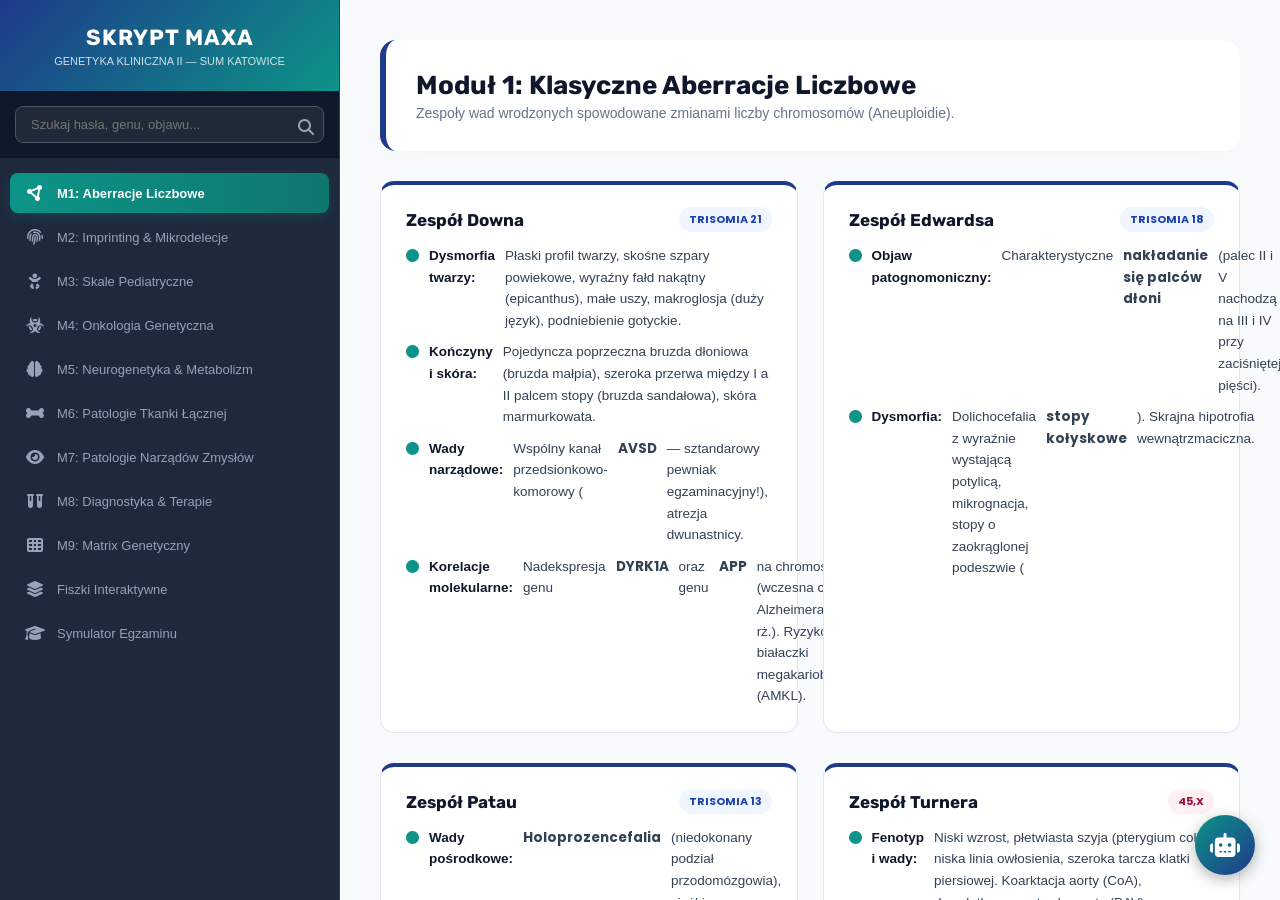
==== commit 06e4442d: "Update index.html" ====
--- a/index.html
+++ b/index.html
@@ -22,17 +22,18 @@
             --color-danger: #be123c;
             --color-warning: #e11d48;
             --color-success: #10b981;
+            --border-radius: 12px;
         }
 
         * { margin: 0; padding: 0; box-sizing: border-box; }
-        body { font-family: 'Poppins', sans-serif; background-color: var(--primary-bg); color: var(--text-main); display: flex; height: 100vh; overflow: hidden; }
+        body { font-family: 'Poppins', sans-serif; background-color: var(--content-bg); color: var(--text-main); display: flex; min-height: 100vh; overflow: hidden; }
 
         /* SIDEBAR */
-        .sidebar { width: 320px; background-color: var(--sidebar-bg); display: flex; flex-direction: column; border-right: 1px solid #334155; z-index: 10; }
+        .sidebar { width: 340px; background-color: var(--sidebar-bg); display: flex; flex-direction: column; border-right: 1px solid #334155; height: 100vh; flex-shrink: 0; position: fixed; left: 0; top: 0; bottom: 0; }
         .sidebar-header { padding: 24px; background: linear-gradient(135deg, #1e3a8a, #0d9488); color: white; text-align: center; }
         .sidebar-header h2 { font-family: 'Rubik', sans-serif; font-size: 22px; font-weight: 700; letter-spacing: 1px; }
-        .sidebar-header p { font-size: 11px; opacity: 0.8; margin-top: 4px; font-weight: 500; }
-        .search-box { padding: 15px; background-color: #111827; position: relative; }
+        .sidebar-header p { font-size: 11px; opacity: 0.8; margin-top: 4px; font-weight: 500; text-transform: uppercase; }
+        .search-box { padding: 15px; background-color: #0f172a; position: relative; }
         .search-box input { width: 100%; padding: 10px 35px 10px 15px; border-radius: 8px; border: 1px solid #4b5563; background-color: #1f2937; color: white; font-size: 13px; outline: none; }
         .search-box i { position: absolute; right: 25px; top: 28px; color: #9ca3af; }
         .nav-menu { flex: 1; overflow-y: auto; padding: 15px 10px; display: flex; flex-direction: column; gap: 4px; }
@@ -41,88 +42,81 @@
         .nav-item.active { background: linear-gradient(90deg, #0d9488, #0f766e); color: white; font-weight: 600; box-shadow: 0 4px 12px rgba(13, 148, 136, 0.2); }
         .nav-item i { width: 20px; text-align: center; font-size: 16px; }
 
-        /* MAIN CONTENT */
-        .main-content { flex: 1; background-color: var(--content-bg); display: flex; flex-direction: column; overflow: hidden; position: relative; }
-        .content-tab { display: none; flex: 1; overflow-y: auto; padding: 40px; }
+        /* MAIN CONTENT ROW */
+        .main-content { flex: 1; margin-left: 340px; background-color: var(--content-bg); height: 100vh; overflow-y: auto; display: flex; flex-direction: column; position: relative; }
+        .content-tab { display: none; padding: 40px; width: 100%; }
         .content-tab.active { display: block; }
 
-        /* MODULE HEADER */
-        .module-header { background-color: white; padding: 30px; border-radius: 16px; margin-bottom: 30px; box-shadow: 0 4px 20px rgba(0,0,0,0.03); border-left: 6px solid var(--color-primary); }
-        .module-header h1 { font-family: 'Rubik', sans-serif; color: var(--text-dark); font-size: 26px; font-weight: 700; margin-bottom: 8px; }
-        .module-header p { font-size: 14px; color: #64748b; }
-
-        /* SECTION TITLES */
+        /* MODULE DESIGN GRID */
+        .module-header { background-color: white; padding: 30px; border-radius: 16px; margin-bottom: 30px; box-shadow: 0 4px 20px rgba(0,0,0,0.02); border-left: 6px solid var(--color-primary); }
+        .module-header h1 { font-family: 'Rubik', sans-serif; color: var(--text-dark); font-size: 26px; font-weight: 700; }
+        .module-header p { font-size: 14px; color: #64748b; margin-top: 4px; }
         .section-title { font-family: 'Rubik', sans-serif; font-size: 18px; font-weight: 700; color: var(--text-dark); margin: 35px 0 20px 0; display: flex; align-items: center; gap: 10px; border-bottom: 2px solid #e2e8f0; padding-bottom: 8px; }
         .section-title i { color: var(--color-secondary); }
 
-        /* CARDS & GRID */
-        .grid-layout { display: grid; grid-template-columns: repeat(auto-fill, minmax(450px, 1xl)); gap: 25px; margin-bottom: 30px; }
-        .hy-card { background-color: white; border-radius: 14px; padding: 25px; box-shadow: 0 4px 15px rgba(0,0,0,0.02); border: 1px solid #e2e8f0; position: relative; transition: transform 0.2s, box-shadow 0.2s; }
-        .hy-card:hover { transform: translateY(-3px); box-shadow: 0 10px 25px rgba(0,0,0,0.05); }
+        .grid-layout { display: grid; grid-template-columns: repeat(auto-fill, minmax(400px, 1fr)); gap: 25px; margin-bottom: 30px; width: 100%; }
+        .hy-card { background-color: white; border-radius: 14px; padding: 25px; box-shadow: 0 4px 15px rgba(0,0,0,0.01); border: 1px solid #e2e8f0; position: relative; transition: transform 0.2s; }
+        .hy-card:hover { transform: translateY(-2px); box-shadow: 0 8px 20px rgba(0,0,0,0.04); }
         .hy-card.primary { border-top: 4px solid var(--color-primary); }
         .hy-card.secondary { border-top: 4px solid var(--color-secondary); }
         .hy-card.accent { border-top: 4px solid var(--color-accent); }
         .hy-card.warning { border-top: 4px solid var(--color-warning); }
         .hy-card.danger { border-top: 4px solid var(--color-danger); }
-        .hy-card h4 { font-family: 'Rubik', sans-serif; font-size: 16px; font-weight: 700; color: var(--text-dark); margin-bottom: 15px; padding-right: 80px; }
-        .hy-card ul { list-style: none; display: flex; flex-direction: column; gap: 12px; }
+        
+        .hy-card h4 { font-family: 'Rubik', sans-serif; font-size: 17px; font-weight: 700; color: var(--text-dark); margin-bottom: 15px; }
+        .hy-card ul { list-style: none; display: flex; flex-direction: column; gap: 10px; }
         .hy-card li { font-size: 13.5px; line-height: 1.6; display: flex; gap: 10px; align-items: flex-start; }
-        .hy-card li i { color: var(--color-secondary); margin-top: 4px; font-size: 14px; flex-shrink: 0; }
-        .bullet-bold { font-weight: 600; color: var(--text-dark); margin-right: 4px; }
+        .hy-card li i { color: var(--color-secondary); margin-top: 4px; font-size: 13px; flex-shrink: 0; }
+        .bullet-bold { font-weight: 600; color: var(--text-dark); }
         .card-badge { position: absolute; top: 22px; right: 25px; font-size: 11px; font-weight: 700; padding: 4px 10px; border-radius: 20px; text-transform: uppercase; }
         .badge-ad { background-color: #eff6ff; color: #1e40af; }
         .badge-ar { background-color: #f0fdf4; color: #166534; }
         .badge-xr { background-color: #fff1f2; color: #9f1239; }
-        .badge-mito { background-color: #faf5ff; color: #6b21a8; }
 
         /* TABLES */
-        .table-container { background-color: white; border-radius: 16px; box-shadow: 0 4px 20px rgba(0,0,0,0.02); overflow: hidden; border: 1px solid #e2e8f0; margin-bottom: 30px; }
-        table { width: 100%; border-collapse: collapse; text-align: left; font-size: 13.5px; }
-        th { background-color: #f8fafc; padding: 18px 20px; font-weight: 700; color: var(--text-dark); border-bottom: 2px solid #e2e8f0; font-family: 'Rubik', sans-serif; }
-        td { padding: 18px 20px; border-bottom: 1px solid #e2e8f0; line-height: 1.6; vertical-align: top; }
-        tr:last-child td { border-bottom: none; }
-        tr:hover td { background-color: #f8fafc; }
-
-        /* SYSTEMY INTERAKTYWNE */
-        .interactive-container { background-color: white; border-radius: 16px; padding: 40px; box-shadow: 0 4px 20px rgba(0,0,0,0.02); border: 1px solid #e2e8f0; display: flex; flex-direction: column; align-items: center; min-height: 400px; justify-content: center; position: relative; }
-        
-        /* FISZKI */
-        .flashcard-box { width: 100%; max-width: 550px; height: 320px; perspective: 1000px; cursor: pointer; margin-bottom: 30px; }
-        .flashcard-inner { width: 100%; height: 100%; position: relative; transform-style: preserve-3d; transition: transform 0.6s cubic-bezier(0.4, 0, 0.2, 1); }
+        .table-container { background-color: white; border-radius: 16px; box-shadow: 0 4px 20px rgba(0,0,0,0.01); overflow-x: auto; border: 1px solid #e2e8f0; margin-bottom: 30px; width: 100%; }
+        table { width: 100%; border-collapse: collapse; text-align: left; font-size: 13.5px; min-width: 800px; }
+        th { background-color: #f8fafc; padding: 16px 20px; font-weight: 700; color: var(--text-dark); border-bottom: 2px solid #e2e8f0; font-family: 'Rubik', sans-serif; }
+        td { padding: 16px 20px; border-bottom: 1px solid #e2e8f0; line-height: 1.6; vertical-align: top; }
+
+        /* INTERACTIVE INTERFACES */
+        .interactive-container { background-color: white; border-radius: 16px; padding: 40px; box-shadow: 0 4px 20px rgba(0,0,0,0.01); border: 1px solid #e2e8f0; display: flex; flex-direction: column; align-items: center; justify-content: center; width: 100%; }
+        .flashcard-box { width: 100%; max-width: 550px; height: 320px; perspective: 1000px; cursor: pointer; }
+        .flashcard-inner { width: 100%; height: 100%; position: relative; transform-style: preserve-3d; transition: transform 0.5s cubic-bezier(0.4, 0, 0.2, 1); }
         .flashcard-box.flipped .flashcard-inner { transform: rotateY(180deg); }
-        .card-front, .card-back { position: absolute; width: 100%; height: 100%; backface-visibility: hidden; border-radius: 20px; padding: 40px; display: flex; flex-direction: column; justify-content: center; align-items: center; text-align: center; box-shadow: 0 10px 30px rgba(0,0,0,0.05); border: 2px solid #e2e8f0; }
-        .card-front { background: linear-gradient(135deg, #ffffff, #f8fafc); color: var(--text-dark); border-top: 6px solid var(--color-primary); }
-        .card-back { background: linear-gradient(135deg, #1e293b, #0f172a); color: white; transform: rotateY(180deg); border-top: 6px solid var(--color-secondary); }
-        .card-front h3 { font-family: 'Rubik', sans-serif; font-size: 20px; font-weight: 700; line-height: 1.5; }
-        .card-back p { font-size: 16px; line-height: 1.7; font-weight: 400; }
-        .card-badge-side { position: absolute; top: 20px; left: 20px; font-size: 11px; font-weight: 600; text-transform: uppercase; letter-spacing: 1px; opacity: 0.6; }
-        .flashcard-controls { display: flex; gap: 20px; align-items: center; }
-        .btn { background-color: white; border: 1px solid #cbd5e1; padding: 12px 25px; border-radius: 10px; font-size: 14px; font-weight: 600; color: var(--text-main); cursor: pointer; display: flex; align-items: center; gap: 8px; transition: all 0.2s ease; font-family: 'Poppins', sans-serif; }
-        .btn:hover { background-color: #f1f5f9; border-color: #94a3b8; color: var(--text-dark); }
-        .btn.primary { background: linear-gradient(135deg, #0d9488, #0f766e); color: white; border: none; box-shadow: 0 4px 12px rgba(13, 148, 136, 0.2); }
-        .btn.primary:hover { background: linear-gradient(135deg, #0f766e, #115e59); transform: translateY(-1px); }
-        .btn.danger { background: linear-gradient(135deg, #be123c, #9f1239); color: white; border: none; }
-        .btn.danger:hover { background: linear-gradient(135deg, #9f1239, #881337); }
-        .card-counter { font-size: 14px; font-weight: 600; color: #64748b; margin-top: 15px; }
-
-        /* EGZAMIN */
-        .exam-layout { width: 100%; max-width: 800px; display: flex; flex-direction: column; gap: 30px; }
-        .question-card { background-color: #f8fafc; border-radius: 14px; padding: 30px; border: 1px solid #e2e8f0; }
+        .card-front, .card-back { position: absolute; width: 100%; height: 100%; backface-visibility: hidden; border-radius: 20px; padding: 45px; display: flex; flex-direction: column; justify-content: center; align-items: center; text-align: center; border: 2px solid #e2e8f0; }
+        .card-front { background: #ffffff; color: var(--text-dark); border-top: 6px solid var(--color-primary); }
+        .card-back { background: linear-gradient(135deg, #1e293b, #0f172a); color: white; transform: rotateY(180deg); border-top: 6px solid var(--color-secondary); overflow-y: auto; }
+        .card-front h3 { font-family: 'Rubik', sans-serif; font-size: 19px; font-weight: 700; line-height: 1.6; }
+        .card-back p { font-size: 14.5px; line-height: 1.6; text-align: left; }
+        .flashcard-controls { display: flex; gap: 20px; align-items: center; margin-top: 25px; }
+        .btn { background-color: white; border: 1px solid #cbd5e1; padding: 12px 25px; border-radius: 10px; font-size: 14px; font-weight: 600; color: var(--text-main); cursor: pointer; display: flex; align-items: center; gap: 8px; transition: all 0.2s ease; }
+        .btn:hover { background-color: #f1f5f9; border-color: #94a3b8; }
+        .btn.primary { background: linear-gradient(135deg, #0d9488, #0f766e); color: white; border: none; }
+        .card-counter { font-size: 14px; font-weight: 600; color: #64748b; margin-top: 15px; font-family: 'Roboto Mono', monospace; }
+
+        /* EXAM SIMULATOR */
+        .exam-layout { width: 100%; max-width: 800px; display: flex; flex-direction: column; gap: 25px; }
+        .question-card { background-color: #f8fafc; border-radius: 14px; padding: 30px; border: 1px solid #e2e8f0; width: 100%; }
         .question-text { font-family: 'Rubik', sans-serif; font-size: 16px; font-weight: 700; color: var(--text-dark); margin-bottom: 20px; line-height: 1.5; }
         .options-list { display: flex; flex-direction: column; gap: 12px; }
-        .option-item { background-color: white; border: 1px solid #e2e8f0; padding: 14px 20px; border-radius: 10px; font-size: 14px; cursor: pointer; display: flex; align-items: center; gap: 12px; font-weight: 500; transition: all 0.2s ease; }
-        .option-item:hover { border-color: #cbd5e1; background-color: #f1f5f9; }
-        .option-item.selected { border-color: var(--color-primary); background-color: #eff6ff; color: #1e40af; font-weight: 600; }
-        .option-item.correct { border-color: var(--color-success); background-color: #ecfdf5; color: #065f46; font-weight: 600; }
-        .option-item.wrong { border-color: var(--color-danger); background-color: #fff1f2; color: #9f1239; font-weight: 600; }
-        .option-marker { width: 22px; height: 22px; border-radius: 50%; border: 2px solid #cbd5e1; display: flex; align-items: center; justify-content: center; font-size: 11px; font-weight: 700; background-color: white; flex-shrink: 0; }
-        .option-item.selected .option-marker { border-color: var(--color-primary); background-color: var(--color-primary); color: white; }
+        .option-item { background-color: white; border: 1px solid #e2e8f0; padding: 14px 20px; border-radius: 10px; font-size: 14px; cursor: pointer; display: flex; align-items: center; gap: 12px; font-weight: 500; transition: all 0.15s ease; }
+        .option-item:hover { background-color: #f1f5f9; border-color: #cbd5e1; }
+        .option-item.correct { border-color: var(--color-success); background-color: #ecfdf5; color: #065f46; font-weight: 700; }
+        .option-item.wrong { border-color: var(--color-danger); background-color: #fff1f2; color: #9f1239; font-weight: 700; }
+        .option-marker { width: 24px; height: 24px; border-radius: 50%; border: 2px solid #cbd5e1; display: flex; align-items: center; justify-content: center; font-size: 12px; font-weight: 700; background-color: white; flex-shrink: 0; }
         .option-item.correct .option-marker { border-color: var(--color-success); background-color: var(--color-success); color: white; }
         .option-item.wrong .option-marker { border-color: var(--color-danger); background-color: var(--color-danger); color: white; }
-        .rationale-box { background-color: #f0fdfa; border-left: 4px solid var(--color-secondary); padding: 20px; border-radius: 0 10px 10px 0; margin-top: 20px; font-size: 13.5px; line-height: 1.6; color: #115e59; display: none; }
-        .exam-stats { display: flex; gap: 30px; background-color: white; padding: 20px 30px; border-radius: 12px; border: 1px solid #e2e8f0; margin-bottom: 25px; width: 100%; justify-content: space-around; text-align: center; }
-        .stat-val { font-size: 24px; font-weight: 700; color: var(--text-dark); }
-        .stat-label { font-size: 12px; color: #64748b; font-weight: 500; text-transform: uppercase; margin-top: 2px; }
+        .rationale-box { background-color: #f0fdfa; border-left: 4px solid var(--color-secondary); padding: 20px; border-radius: 0 10px 10px 0; margin-top: 20px; font-size: 14px; line-height: 1.6; color: #115e59; display: none; }
+        .exam-stats { display: flex; gap: 20px; background-color: white; padding: 20px 30px; border-radius: 12px; border: 1px solid #e2e8f0; margin-bottom: 25px; width: 100%; justify-content: space-around; }
+        .stat-val { font-size: 24px; font-weight: 700; color: var(--text-dark); text-align: center; }
+        .stat-label { font-size: 12px; color: #64748b; font-weight: 600; text-transform: uppercase; margin-top: 2px; }
+
+        @media (max-width: 1024px) {
+            body { flex-direction: column; overflow-y: auto; }
+            .sidebar { width: 100%; height: auto; position: relative; }
+            .main-content { margin-left: 0; height: auto; }
+        }
     </style>
 </head>
 <body>
@@ -137,13 +131,13 @@
             <i class="fa-solid fa-magnifying-glass"></i>
         </div>
         <div class="nav-menu">
-            <div class="nav-item active" onclick="switchTab('mod1')"><i class="fa-solid fa-circle-nodes"></i>M1: Aberracje Chromosomowe</div>
-            <div class="nav-item" onclick="switchTab('mod2')"><i class="fa-solid fa-dna"></i>M2: Mikrodelecje & Imprinting</div>
+            <div class="nav-item active" onclick="switchTab('mod1')"><i class="fa-solid fa-circle-nodes"></i>M1: Aberracje Liczbowe</div>
+            <div class="nav-item" onclick="switchTab('mod2')"><i class="fa-solid fa-fingerprint"></i>M2: Imprinting & Mikrodelecje</div>
             <div class="nav-item" onclick="switchTab('mod3')"><i class="fa-solid fa-baby"></i>M3: Skale Pediatryczne</div>
-            <div class="nav-item" onclick="switchTab('mod4')"><i class="fa-solid fa-cancer"></i>M4: Onkologia Genetyczna</div>
-            <div class="nav-item" onclick="switchTab('mod5')"><i class="fa-solid fa-brain"></i>M5: Neurologia & Metabolizm</div>
-            <div class="nav-item" onclick="switchTab('mod6')"><i class="fa-solid fa-heart-pulse"></i>M6: Tkanka Łączna & Skóra</div>
-            <div class="nav-item" onclick="switchTab('mod7')"><i class="fa-solid fa-eye"></i>M7: Zmysły & Izolowane Wady</div>
+            <div class="nav-item" onclick="switchTab('mod4')"><i class="fa-solid fa-biohazard"></i>M4: Onkologia Genetyczna</div>
+            <div class="nav-item" onclick="switchTab('mod5')"><i class="fa-solid fa-brain"></i>M5: Neurogenetyka & Metabolizm</div>
+            <div class="nav-item" onclick="switchTab('mod6')"><i class="fa-solid fa-bone"></i>M6: Patologie Tkanki Łącznej</div>
+            <div class="nav-item" onclick="switchTab('mod7')"><i class="fa-solid fa-eye"></i>M7: Patologie Narządów Zmysłów</div>
             <div class="nav-item" onclick="switchTab('mod8')"><i class="fa-solid fa-vials"></i>M8: Diagnostyka & Terapie</div>
             <div class="nav-item" onclick="switchTab('matrix')"><i class="fa-solid fa-table-cells"></i>M9: Matrix Genetyczny</div>
             <div class="nav-item" onclick="switchTab('flashcards')"><i class="fa-solid fa-layer-group"></i>Fiszki Interaktywne</div>
@@ -155,51 +149,43 @@
 
         <div id="mod1" class="content-tab active">
             <div class="module-header">
-                <h1>Moduł 1: Klasyczne Aberracje Chromosomowe</h1>
-                <p>Zespoły wad wrodzonych spowodowane zmianami struktury lub liczby chromosomów.</p>
-            </div>
-            
-            <h3 class="section-title"><i class="fa-solid fa-triangle-exclamation"></i> Zespoły Aberracji Liczbowych (Aneuploidie)</h3>
+                <h1>Moduł 1: Klasyczne Aberracje Liczbowe</h1>
+                <p>Zespoły wad wrodzonych spowodowane zmianami liczby chromosomów (Aneuploidie).</p>
+            </div>
             <div class="grid-layout">
                 <div class="hy-card primary">
                     <span class="card-badge badge-ad">Trisomia 21</span>
                     <h4>Zespół Downa</h4>
                     <ul>
-                        <li><i class="fa-solid fa-face-smile"></i><span class="bullet-bold">Dysmorfia twarzy:</span> Płaski profil twarzy, skośne szpary powiekowe, wyraźny fałd nakątny (epicanthus), małe nisko osadzone uszy, makroglosja (duży, wystający język), podniebienie gotyckie.</li>
-                        <li><i class="fa-solid fa-hand"></i><span class="bullet-bold">Kończyny i skóra:</span> Pojedyncza poprzeczna bruzda dłoniowa (bruzda małpia), szeroka przerwa między I a II palcem stopy (bruzda sandałowa), klinodaktylia V palca, skóra marmurkowata.</li>
-                        <li><i class="fa-solid fa-heart"></i><span class="bullet-bold">Wady narządowe:</span> Wspólny kanał przedsionkowo-komorowy (<strong>AVSD</strong> — sztandarowy pewniak!), atrezja dwunastnicy (objaw double-bubble w RTG).</li>
-                        <li><i class="fa-solid fa-dna"></i><span class="bullet-bold">Korelacje molekularne:</span> Nadekspresja genu <em>DYRK1A</em> (odpowiada za niepełnosprawność intelektualną) oraz genu <em>APP</em> na chromosomie 21 (skutkuje odkładaniem beta-amyloidu i wczesną chorobą Alzheimera już po 40. rż.). Drastycznie podwyższone ryzyko ostrej białaczki megakarioblastycznej (AMKL).</li>
-                    </ul>
-                </div>
-
+                        <li><i class="fa-solid fa-circle"></i><span class="bullet-bold">Dysmorfia twarzy:</span> Płaski profil twarzy, skośne szpary powiekowe, wyraźny fałd nakątny (epicanthus), małe uszy, makroglosja (duży język), podniebienie gotyckie.</li>
+                        <li><i class="fa-solid fa-circle"></i><span class="bullet-bold">Kończyny i skóra:</span> Pojedyncza poprzeczna bruzda dłoniowa (bruzda małpia), szeroka przerwa między I a II palcem stopy (bruzda sandałowa), skóra marmurkowata.</li>
+                        <li><i class="fa-solid fa-circle"></i><span class="bullet-bold">Wady narządowe:</span> Wspólny kanał przedsionkowo-komorowy (<strong>AVSD</strong> — sztandarowy pewniak egzaminacyjny!), atrezja dwunastnicy.</li>
+                        <li><i class="fa-solid fa-circle"></i><span class="bullet-bold">Korelacje molekularne:</span> Nadekspresja genu <strong>DYRK1A</strong> oraz genu <strong>APP</strong> na chromosomie 21 (wczesna choroba Alzheimera po 40. rż.). Ryzyko ostrej białaczki megakarioblastycznej (AMKL).</li>
+                    </ul>
+                </div>
                 <div class="hy-card primary">
                     <span class="card-badge badge-ad">Trisomia 18</span>
                     <h4>Zespół Edwardsa</h4>
                     <ul>
-                        <li><i class="fa-solid fa-hand-fist"></i><span class="bullet-bold">Objaw patognomoniczny:</span> Charakterystyczne <strong>nakładanie się palców dłoni</strong> (palec II i V nakładają się na III i IV przy zaciśniętej pięści).</li>
-                        <li><i class="fa-solid fa-skull"></i><span class="bullet-bold">Dysmorfia i układ kostny:</span> Łódkowata czaszka (dolichocefalia) z wyraźnie wystającą potylicą, mikrognacja, stopy o zaokrąglonej podeszwie (<strong>stopy kołyskowe</strong> / rocker-bottom feet).</li>
-                        <li><i class="fa-solid fa-baby"></i><span class="bullet-bold">Fenotyp ogólny:</span> Skrajna hipotrofia wewnątrzmaciczna, wady serca (VSD, ASD, PDA), niemal 100% śmiertelność w 1. roku życia.</li>
-                    </ul>
-                </div>
-            </div>
-
+                        <li><i class="fa-solid fa-circle"></i><span class="bullet-bold">Objaw patognomoniczny:</span> Charakterystyczne <strong>nakładanie się palców dłoni</strong> (palec II i V nachodzą na III i IV przy zaciśniętej pięści).</li>
+                        <li><i class="fa-solid fa-circle"></i><span class="bullet-bold">Dysmorfia:</span> Dolichocefalia z wyraźnie wystającą potylicą, mikrognacja, stopy o zaokrąglonej podeszwie (<strong>stopy kołyskowe</strong>). Skrajna hipotrofia wewnątrzmaciczna.</li>
+                    </ul>
+                </div>
+            </div>
             <div class="grid-layout">
                 <div class="hy-card primary">
                     <span class="card-badge badge-ad">Trisomia 13</span>
-                    <h4>Zespół Pataua</h4>
-                    <ul>
-                        <li><i class="fa-solid fa-scissors"></i><span class="bullet-bold">Wady pośrodkowe:</span> <strong>Holoprozencefalia</strong> (niedokonany podział przodomózgowia), ciężkie rozszczepy wargi i podniebienia, jednooczność lub mikroftalmia, aplazja skóry skalpu (cutis aplasia).</li>
-                        <li><i class="fa-solid fa-hand-dots"></i><span class="bullet-bold">Kończyny:</span> Polidaktylia pozaosiowa (dodatkowe palce).</li>
-                    </ul>
-                </div>
-
+                    <h4>Zespół Patau</h4>
+                    <ul>
+                        <li><i class="fa-solid fa-circle"></i><span class="bullet-bold">Wady pośrodkowe:</span> <strong>Holoprozencefalia</strong> (niedokonany podział przodomózgowia), ciężkie rozszczepy wargi i podniebienia, mikroftalmia, aplazja skóry skalpu (cutis aplasia). Polidaktylia pozaosiowa.</li>
+                    </ul>
+                </div>
                 <div class="hy-card primary">
                     <span class="card-badge badge-xr">45,X</span>
                     <h4>Zespół Turnera</h4>
                     <ul>
-                        <li><i class="fa-solid fa-venus"></i><span class="bullet-bold">Fenotyp żeński:</span> Niski wzrost (główny objaw), płetwiasta szyja (pterygium colli), niska linia owłosienia na karku, szeroka tarcza klatki piersiowej z szeroko rozstawionymi brodawkami sutkowymi.</li>
-                        <li><i class="fa-solid fa-ovary"></i><span class="bullet-bold">Rozród:</span> Dysgenezja jajników (<strong>jajniki pasmowate</strong>), pierwotny brak miesiączki, bezpłodność. Hypergonadotropowy hipogonadyzm.</li>
-                        <li><i class="fa-solid fa-heart-crack"></i><span class="bullet-bold">Układ krążenia i nerek:</span> Koarktacja aorty (CoA), dwupłatkowa zastawka aorty (BAV), naczyniaki limfatyczne, naczynioruchowy obrzęk stóp i dłoni u noworodków. Nerka podkowiasta.</li>
+                        <li><i class="fa-solid fa-circle"></i><span class="bullet-bold">Fenotyp i wady:</span> Niski wzrost, płetwiasta szyja (pterygium colli), niska linia owłosienia, szeroka tarcza klatki piersiowej. Koarktacja aorty (CoA), dwupłatkowa zastawka aorty (BAV).</li>
+                        <li><i class="fa-solid fa-circle"></i><span class="bullet-bold">Rozród:</span> Dysgenezja jajników (<strong>jajniki pasmowate</strong>), pierwotny brak miesiączki, bezpłodność. Hypergonadotropowy hipogonadyzm. Nerka podkowiasta.</li>
                     </ul>
                 </div>
             </div>
@@ -207,45 +193,38 @@
 
         <div id="mod2" class="content-tab">
             <div class="module-header">
-                <h1>Moduł 2: Zespoły Mikrodelecyjne i Zaburzenia Imprintingu</h1>
-                <p>Choroby wywołane utratą submikroskopowych fragmentów DNA oraz zaburzeniem epigenetycznego piętnowania genomowego.</p>
-            </div>
-
-            <h3 class="section-title"><i class="fa-solid fa-scissors"></i> Zespoły Mikrodelecyjne</h3>
+                <h1>Moduł 2: Zespoły Mikrodelecyjne i Defekty Imprintingu</h1>
+                <p>Choroby wywołane utratą submikroskopowych fragmentów DNA oraz zaburzeniem piętnowania genomowego.</p>
+            </div>
             <div class="grid-layout">
                 <div class="hy-card secondary">
                     <span class="card-badge badge-ad">del 22q11.2</span>
-                    <h4>Zespół DiGeorge'a (CATCH-22)</h4>
-                    <ul>
-                        <li><i class="fa-solid fa-shield-virus"></i><span class="bullet-bold">Akronim kliniczny:</span> <strong>C</strong>ardiac defects (wady stożkowo-pniowe serca np. tetralogia Fallota, przerwany łuk aorty), <strong>A</strong>bnormal facies, <strong>T</strong>hymic hypoplasia (aplazja grasicy, ciężki niedobór odporności komórkowej), <strong>C</strong>left palate (rozszczep podniebienia/niewydolność podniebienno-gardłowa), <strong>H</strong>ypocalcemia (hipokalcemia z aplazji przytarczyc powodująca drgawki noworodkowe).</li>
-                    </ul>
-                </div>
-
+                    <h4>Zespół DiGeorge'a</h4>
+                    <ul>
+                        <li><i class="fa-solid fa-circle"></i><span class="bullet-bold">Akronim CATCH-22:</span> <strong>C</strong>ardiac defects (wady stożkowo-pniowe serca), <strong>A</strong>bnormal facies, <strong>T</strong>hymic hypoplasia (aplazja grasicy, niedobór odporności komórkowej T), <strong>C</strong>left palate (rozszczep podniebienia), <strong>H</strong>ypocalcemia (hipokalcemia z aplazji przytarczyc dająca drgawki noworodkowe).</li>
+                    </ul>
+                </div>
                 <div class="hy-card secondary">
                     <span class="card-badge badge-ad">del 7q11.23</span>
                     <h4>Zespół Williamsa</h4>
                     <ul>
-                        <li><i class="fa-solid fa-face-grin-tears"></i><span class="bullet-bold">Fenotyp i zachowanie:</span> Twarz elfa (szerokie czoło, obwisłe policzki, długa rynienka podnosowa), <strong>osobowość koktajlowa</strong> (skrajna gadatliwość, brak lęku przed obcymi, wysoka towarzyskość, stany lękowe), wybitny talent muzyczny lub słuch absolutny.</li>
-                        <li><i class="fa-solid fa-heart-pulse"></i><span class="bullet-bold">Wady:</span> Nadzastawkowe zwężenie aorty (SVAS), idiopatyczna hiperkalcemia u dzieci.</li>
-                    </ul>
-                </div>
-            </div>
-
-            <h3 class="section-title"><i class="fa-solid fa-fingerprint"></i> Defekty Imprintingu (Piętnowania Genomowego)</h3>
+                        <li><i class="fa-solid fa-circle"></i><span class="bullet-bold">Klinika:</span> Twarz elfa, nadzastawkowe zwężenie aorty (SVAS), idiopatyczna hiperkalcemia. <strong>Osobowość koktajlowa</strong> (skrajna gadatliwość, brak lęku przed obcymi, wysoka towarzyskość).</li>
+                    </ul>
+                </div>
+            </div>
             <div class="grid-layout">
                 <div class="hy-card secondary">
                     <span class="card-badge badge-ad">15q11-q13 mat</span>
                     <h4>Zespół Angelmana ("Happy Puppet Syndrome")</h4>
                     <ul>
-                        <li><i class="fa-solid fa-child-laughing"></i><span class="bullet-bold">Mechanizm i objawy:</span> Utrata matczynej kopii genu <strong>UBE3A</strong> (kodującego ligazę ubikwityny) wskutek delecji matczynej (70%) lub UPD ojcowskiej (jednorodzicielskiej disomii). Objawy: napady niekontrolowanego śmiechu, ataksja chodu (chód na szerokiej podstawie z uniesionymi rękami przypominający poruszanie się marionetki), skrajne zaburzenia mowy (często całkowity brak ekspresji słownej), padaczka.</li>
-                    </ul>
-                </div>
-
+                        <li><i class="fa-solid fa-circle"></i><span class="bullet-bold">Mechanizm i objawy:</span> Utrata matczynej kopii genu <strong>UBE3A</strong> (ligaza ubikwityny). Objawy: napady niekontrolowanego śmiechu, ataksja chodu (chód kukiełkowy na szerokiej podstawie z uniesionymi rękami), całkowity brak mowy, padaczka.</li>
+                    </ul>
+                </div>
                 <div class="hy-card secondary">
                     <span class="card-badge badge-ad">15q11-q13 pat</span>
                     <h4>Zespół Pradera-Willego (PWS)</h4>
                     <ul>
-                        <li><i class="fa-solid fa-utensils"></i><span class="bullet-bold">Mechanizm i objawy:</span> Utrata ojcowskiej kopii regionu 15q11-q13 (brak genu <em>SNRPN</em>). W okresie noworodkowym: ciężka wiotkość mięśniowa (hipotonia), trudności w karmieniu. Od wczesnego dzieciństwa: <strong>niepohamowany głód (hiperfagia)</strong> prowadzący do chorobliwej, olbrzymiej otyłości z powodu braku uczucia sytości. Niski wzrost, małe dłonie i stopy, hipogonadyzm hipogonadotropowy.</li>
+                        <li><i class="fa-solid fa-circle"></i><span class="bullet-bold">Mechanizm i objawy:</span> Utrata ojcowskiej kopii regionu 15q11-q13 (brak genu <em>SNRPN</em>). W okresie noworodkowym: wiotkość mięśniowa (hipotonia). Od dzieciństwa: <strong>niepohamowany głód (hiperfagia)</strong> prowadzący do chorobliwej otyłości, małe dłonie i stopy, hipogonadyzm.</li>
                     </ul>
                 </div>
             </div>
@@ -256,19 +235,17 @@
                 <h1>Moduł 3: Skale Kliniczne Stosowane w Pediatrii</h1>
                 <p>Narzędzia diagnostyczne, ocena dysmorfii i algorytmy klasyfikacyjne.</p>
             </div>
-
-            <h3 class="section-title"><i class="fa-solid fa-calculator"></i> Skale i Kryteria Diagnostyczne</h3>
             <div class="grid-layout">
                 <div class="hy-card primary">
                     <h4>Skala Silvermana-Andersena</h4>
                     <ul>
-                        <li><i class="fa-solid fa-lungs"></i><span class="bullet-bold">Zastosowanie:</span> Ocena wydolności i stopnia niewydolności oddechowej u noworodków. Obejmuje 5 parametrów (poruszanie skrzydełek nosa, stękanie wydechowe, wciąganie międzyżebrzy, wciąganie mostka, synchroniczność ruchów klatki piersiowej i brzucha). Każdy parametr oceniany 0-2 pkt. Wynik 10 pkt oznacza skrajną niewydolność.</li>
+                        <li><i class="fa-solid fa-circle"></i><span class="bullet-bold">Zastosowanie:</span> Ocena niewydolności oddechowej u noworodków. Parametry: poruszanie skrzydełek nosa, stękanie wydechowe, retrakcja mostka, wciąganie przestrzeni międzyżebrowych, synchroniczność ruchów klatki i brzucha.</li>
                     </ul>
                 </div>
                 <div class="hy-card primary">
                     <h4>Skala Apgar</h4>
                     <ul>
-                        <li><i class="fa-solid fa-baby-carriage"></i><span class="bullet-bold">Zastosowanie:</span> Ocena stanu noworodka w 1., 3., 5. i 10. minucie życia. Parametry: czynność serca (akcja >100/min), wysiłek oddechowy, napięcie mięśniowe, reakcja na cewnik/bodźce, zabarwienie skóry. Maksymalnie 10 punktów.</li>
+                        <li><i class="fa-solid fa-circle"></i><span class="bullet-bold">Zastosowanie:</span> Ocena stanu noworodka w 1., 3., 5. i 10. minucie życia. Parametry: akcja serca, wysiłek oddechowy, napięcie mięśniowe, reakcja na bodźce (cewnik), zabarwienie skóry.</li>
                     </ul>
                 </div>
             </div>
@@ -276,38 +253,34 @@
 
         <div id="mod4" class="content-tab">
             <div class="module-header">
-                <h1>Moduł 4: Onkologia Genetyczna i Zespoły Predyspozycji do Nowotworów</h1>
+                <h1>Moduł 4: Onkologia Genetyczna i Zespoły Predyspozycji</h1>
                 <p>Dziedziczne zespoły nowotworowe, mutacje genów supresorowych i protoonkogenów.</p>
             </div>
-
-            <h3 class="section-title"><i class="fa-solid fa-shield-halved"></i> Geny Supresorowe vs Onkogeny</h3>
             <div class="grid-layout">
                 <div class="hy-card danger">
                     <span class="card-badge badge-ad">AD / Supresor</span>
                     <h4>Zespół Li-Fraumeni (LFS)</h4>
                     <ul>
-                        <li><i class="fa-solid fa-dna"></i><span class="bullet-bold">Podłoże molekularne:</span> Dziedziczna mutacja linii zarodkowej w genie supresorowym <strong>TP53</strong> (chromosom 17p13.1) – "strażniku genomu". Katastrofalne upośledzenie apoptozy i naprawy DNA.</li>
-                        <li><i class="fa-solid fa-biohazard"></i><span class="bullet-bold">Spektrum nowotworów:</span> Wczesne mięsaki tkanek miękkich i kości (osteosarcoma), przedmenopauzalny rak piersi, guzy mózgu (glejaki, rdzeniaki), raki kory nadnerczy (ACC), białaczki. Rodziny wykazują wielopoziomowe agregacje nowotworów u młodych dorosłych i dzieci.</li>
-                    </ul>
-                </div>
-
+                        <li><i class="fa-solid fa-circle"></i><span class="bullet-bold">Podłoże molekularne:</span> Germinalna mutacja w genie supresorowym <strong>TP53</strong> (chromosom 17p13.1) – "strażniku genomu".</li>
+                        <li><i class="fa-solid fa-circle"></i><span class="bullet-bold">Klinika:</span> Wczesne mięsaki tkanek miękkich i kości (osteosarcoma), przedmenopauzalny rak piersi, guzy mózgu, raki kory nadnerczy (ACC), białaczki u dzieci i młodych dorosłych.</li>
+                    </ul>
+                </div>
                 <div class="hy-card danger">
                     <span class="card-badge badge-ad">AD / Onkogen</span>
-                    <h4>Zespół Gruczolakowatości Wewnątrzwydzielniczej Typu 2 (MEN2)</h4>
-                    <ul>
-                        <li><i class="fa-solid fa-bolt"></i><span class="bullet-bold">Molekularny wyjątek:</span> Spowodowany aktywującą mutacją typu gain-of-function w protoonkogenie <strong>RET</strong> (10q11.2). <strong>MEN2 to podręcznikowy przykład zespołu nowotworowego wywołanego mutacją protoonkogenu, a NIE genu supresorowego!</strong></li>
-                        <li><i class="fa-solid fa-pills"></i><span class="bullet-bold">Klinika i MEN2A vs MEN2B:</span> W obu podtypach występuje 100% ryzyko <strong>raka rdzeniastego tarczycy (MTC)</strong> oraz pheochromocytoma (guz chromochłonny nadnerczy). W MEN2A: dodatkowo nadczynność przytarczyc. W MEN2B: ganglioneuromatoza śluzówek (guzki na języku, wargach), marfanoidalna budowa ciała, <strong>brak nadczynności przytarczyc</strong>. Profilaktyczna tyreoidektomia wykonywana w 1. roku życia w mutacjach wysokiego ryzyka (MEN2B).</li>
-                    </ul>
-                </div>
-            </div>
-
+                    <h4>Zespół MEN2 (Gruczolakowatość Wewnątrzwydzielnicza Typu 2)</h4>
+                    <ul>
+                        <li><i class="fa-solid fa-circle"></i><span class="bullet-bold">Molekularny pewniak:</span> Spowodowany aktywującą mutacją typu gain-of-function w protoonkogenie <strong>RET</strong> (10q11.2). <strong>MEN2 to podręcznikowy przykład zespołu wywołanego mutacją protoonkogenu, a NIE genu supresorowego!</strong></li>
+                        <li><i class="fa-solid fa-circle"></i><span class="bullet-bold">Klinika:</span> 100% ryzyko <strong>raka rdzeniastego tarczycy (MTC)</strong> oraz pheochromocytoma. W MEN2B: ganglioneuromatoza śluzówek (guzki na języku, wargach), marfanoidalna budowa ciała, <strong>brak nadczynności przytarczyc</strong>. Profilaktyczna tyreoidektomia w 1. roku życia.</li>
+                    </ul>
+                </div>
+            </div>
             <div class="grid-layout">
                 <div class="hy-card danger">
                     <span class="card-badge badge-ad">AD / Supresor</span>
                     <h4>Retinoblastoma (Siatkówczak) & Guz Wilmsa</h4>
                     <ul>
-                        <li><i class="fa-solid fa-eye"></i><span class="bullet-bold">Retinoblastoma:</span> Mutacja genu <strong>RB1</strong> (13q14). Hipoteza dwóch uderzeń Knudsona: w postaci dziedzicznej pierwsze uderzenie jest w linii zarodkowej (guzy są obustronne, wieloogniskowe), w sporadycznej oba są somatyczne (guz jednostronny). Objaw: leukokoria (biały refleks źrenicy).</li>
-                        <li><i class="fa-solid fa-kidneys"></i><span class="bullet-bold">Guz Wilmsa (Nerczak płodowy):</span> Złośliwy nowotwór <strong>nerki</strong> wieku dziecięcego. Związany z mutacjami genu <strong>WT1</strong> (11p13). Występuje w zespole WAGR (Guz Wilmsa, Aniridia - brak tęczówki, Wady moczowo-płciowe, Opóźnienie rozwoju) oraz zespole Denysa-Drasha.</li>
+                        <li><i class="fa-solid fa-circle"></i><span class="bullet-bold">Retinoblastoma:</span> Mutacja genu <strong>RB1</strong> (13q14). Hipoteza dwóch uderzeń Knudsona. Objaw: leukokoria (biały refleks źrenicy). Postać dziedziczna daje guzy obustronne i wieloogniskowe.</li>
+                        <li><i class="fa-solid fa-circle"></i><span class="bullet-bold">Guz Wilmsa (Nerczak płodowy):</span> Złośliwy nowotwór <strong>nerki</strong> wieku dziecięcego. Gen <strong>WT1</strong> (11p13). Zespół WAGR: Guz Wilmsa, Aniridia (brak tęczówki), Wady moczowo-płciowe, Opóźnienie rozwoju.</li>
                     </ul>
                 </div>
             </div>
@@ -318,55 +291,41 @@
                 <h1>Moduł 5: Neurogenetyka, Mutacje Dynamiczne i Bloki Metaboliczne</h1>
                 <p>Schorzenia neurodegeneracyjne, ekspansje powtórzeń tripletów oraz wrodzone wady metabolizmu.</p>
             </div>
-
-            <h3 class="section-title"><i class="fa-solid fa-brain"></i> Mutacje Dynamiczne i Choroby Układu Nerwowego</h3>
-            <div class="grid-layout" style="margin-bottom: 25px;">
+            <h3 class="section-title"><i class="fa-solid fa-brain"></i> Mutacje Dynamiczne i Choroby OUN</h3>
+            <div class="grid-layout">
                 <div class="hy-card warning">
                     <span class="card-badge badge-ad">AD</span>
                     <h4>Choroba Huntingtona (HD)</h4>
                     <ul>
-                        <li><i class="fa-solid fa-dna"></i><span class="bullet-bold">Dziedziczenie i Gen:</span> Dziedziczenie <strong>autosomalne dominujące (AD)</strong> z pełną penetracją. Gen <strong>HTT</strong> (kodujący huntingtynę) na chromosomie <strong>4p16.3</strong>.</li>
-                        <li><i class="fa-solid fa-bolt"></i><span class="bullet-bold">Patomechanizm:</span> Mutacja dynamiczna – ekspansja powtórzeń tripletów <strong>CAG</strong> (&gt;36 powtórzeń). Agregaty białkowe niszczą neurony gabaergiczne w prążkowiu (jądro ogoniaste). Występuje <strong>antycypacja w linii ojcowskiej</strong>.</li>
-                        <li><i class="fa-solid fa-user-doctor"></i><span class="bullet-bold">Objawy:</span> Klasyczna triada: <strong>ruchy pląsawicze</strong>, postępujące <strong>otępienie (zaburzenia poznawcze)</strong> oraz <strong>zaburzenia psychiatryczne</strong> (zmiany osobowości, głęboka depresja). Diagnostyka opiera się na badaniu <strong>PCR</strong>.</li>
-                    </ul>
-                </div>
-
+                        <li><i class="fa-solid fa-circle"></i><span class="bullet-bold">Podłoże:</span> Dziedziczenie <strong>autosomalne dominujące (AD)</strong>. Gen <strong>HTT</strong> (huntingtyna) na chromosomie <strong>4p16.3</strong>.</li>
+                        <li><i class="fa-solid fa-circle"></i><span class="bullet-bold">Patomechanizm:</span> Mutacja dynamiczna — ekspansja powtórzeń tripletów <strong>CAG</strong> (&gt;36 powtórzeń). Agregaty niszczą neurony prążkowia (jądro ogoniaste). <strong>Antycypacja w linii ojcowskiej</strong>.</li>
+                        <li><i class="fa-solid fa-circle"></i><span class="bullet-bold">Objawy:</span> Klasyczna triada: <strong>ruchy pląsawicze</strong>, postępujące <strong>otępienie</strong> oraz <strong>zaburzenia psychiatryczne</strong> (depresja). Diagnostyka metodą <strong>PCR</strong>.</li>
+                    </ul>
+                </div>
                 <div class="hy-card warning">
                     <span class="card-badge badge-ar">AR</span>
                     <h4>Leukodystrofia Metachromatyczna (MLD)</h4>
                     <ul>
-                        <li><i class="fa-solid fa-flask"></i><span class="bullet-bold">Podłoże:</span> Dziedziczenie AR, wywołane niedoborem enzymu <strong>arylosulfatazy A (ARSA)</strong>, co prowadzi do gromadzenia sulfatydów i niszczenia osłonek mielinowych.</li>
-                        <li><i class="fa-solid fa-crutch"></i><span class="bullet-bold">Klinika:</span> Triada objawów: <strong>postępujące zaburzenia chodu, osłabienie mięśniowe (wiotkość przechodząca w spastyczność), opóźnienie i regres rozwoju psychoruchowego</strong> oraz napady drgawkowe.</li>
-                    </ul>
-                </div>
-
-                <div class="hy-card danger">
-                    <span class="card-badge badge-ad">AD</span>
-                    <h4>Kraniosynostozy i Patologie Układu Kostnego</h4>
-                    <ul>
-                        <li><i class="fa-solid fa-skull"></i><span class="bullet-bold">Mechanizm i Geny:</span> Przedwczesne zarastanie niektórych szwów czaszkowych (nie wszystkich jednocześnie!), co wymusza asymetryczny i nieprawidłowy wzrost czaszki w wolnych kierunkach. Często związane z mutacjami w genach receptorów dla czynnika wzrostu fibroblastów (<strong>FGFR1, FGFR2, FGFR3</strong>) np. w zespołach Aperta, Crouzona czy Pfeiffera.</li>
-                        <li><i class="fa-solid fa-droplet"></i><span class="bullet-bold">Dystrofie Mięśniowe (DMD/BMD):</span> Dziedziczone z chromosomem X. Kluczowym, niezwykle czułym biochemicznym wyznacznikiem diagnostycznym we krwi obwodowej jest drastycznie podwyższona aktywność <strong>kinazy kreatynowej (CK)</strong>.</li>
-                    </ul>
-                </div>
-            </div>
-
-            <h3 class="section-title"><i class="fa-solid fa-vial-virus"></i> Klasyczne Bloki Metaboliczne (Dziedziczenie AR)</h3>
+                        <li><i class="fa-solid fa-circle"></i><span class="bullet-bold">Podłoże i klinika:</span> Dziedziczenie AR, niedobór enzymu <strong>arylosulfatazy A (ARSA)</strong>. Demielinizacja OUN i obwodowego układu nerwowego. Triada: <strong>postępujące zaburzenia chodu, osłabienie mięśniowe (wiotkość/spastyczność), opóźnienie/regres rozwoju psychoruchowego</strong>, drgawki.</li>
+                    </ul>
+                </div>
+            </div>
+            <h3 class="section-title"><i class="fa-solid fa-flask"></i> Wrodzone Wady Metabolizmu</h3>
             <div class="grid-layout">
                 <div class="hy-card warning">
                     <span class="card-badge badge-ar">AR</span>
                     <h4>Fenyloketonuria (PKU)</h4>
                     <ul>
-                        <li><i class="fa-solid fa-flask"></i><span class="bullet-bold">Defekt biochemiczny:</span> Całkowity brak lub drastyczny niedobór aktywności hydroksylazy fenyloalaninowej (<strong>PAH</strong>) kodowanej na chromosomie 12q23.2. Uniemożliwia to konwersję fenyloalaniny (Phe) do tyrozyny (Tyr).</li>
-                        <li><i class="fa-solid fa-brain"></i><span class="bullet-bold">Klinika nieleczonej PKU:</span> Toksyczne uszkodzenie OUN przez metabolity (kwas fenylopirogronowy), ciężka niepełnosprawność intelektualna, małogłowie, napady padaczkowe, zachowania autystyczne, jasna karnacja, blond włosy, niebieskie oczy (efekt bloku syntezy melaniny z tyrozyny), <strong>mysi zapach moczu</strong>. Wczesne wdrożenie diety eliminacyjnej niskofenyloalaninowej zapobiega objawom neurologicznym.</li>
-                    </ul>
-                </div>
-
+                        <li><i class="fa-solid fa-circle"></i><span class="bullet-bold">Patomechanizm:</span> Niedobór aktywności hydroksylazy fenyloalaninowej (<strong>PAH</strong>) na chromosomie 12q23.2. Brak konwersji Phe do tyrozyny.</li>
+                        <li><i class="fa-solid fa-circle"></i><span class="bullet-bold">Objawy nieleczonej PKU:</span> Toksyczne uszkodzenie OUN, ciężka niepełnosprawność intelektualna, małogłowie, padaczka, jasna karnacja, blond włosy (brak melaniny), <strong>mysi zapach moczu</strong>. Dieta eliminacyjna niskofenyloalaninowa zapobiega objawom.</li>
+                    </ul>
+                </div>
                 <div class="hy-card warning">
                     <span class="card-badge badge-ar">AR</span>
-                    <h4>Alkaptonuria & Albinizm</h4>
-                    <ul>
-                        <li><i class="fa-solid fa-droplet"></i><span class="bullet-bold">Alkaptonuria:</span> Niedobór dioksygenazy homogen tyzynowej (HGD). Akumulacja kwasu homogentyzynowego (HGA). Objaw: <strong>mocz ciemnieje (staje się czarny) po kontakcie z powietrzem</strong>. Ochronoza (niebiesko-czarne zabarwienie tkanki łącznej, chrząstek małżowiny usznej, twardówki) i ciężkie, wczesne zmiany zwyrodnieniowe stawów obwodowych i kręgosłupa.</li>
-                        <li><i class="fa-solid fa-sun"></i><span class="bullet-bold">Albinizm (OCA1):</span> Defekt genu tyrozynazy (<em>TYR</em>), brak melaniny w skórze, włosach i naczyniówce oka, oczopląs, fotofobia.</li>
+                    <h4>Alkaptonuria & Kraniosynostozy</h4>
+                    <ul>
+                        <li><i class="fa-solid fa-circle"></i><span class="bullet-bold">Alkaptonuria:</span> Niedobór dioksygenazy homogentyzynowej (HGD). Objaw patognomoniczny: <strong>mocz ciemnieje i czarnieje po kontakcie z powietrzem</strong>. Ochronoza (niebiesko-czarne chrząstki uszu, twardówki) i ciężkie zmiany zwyrodnieniowe stawów.</li>
+                        <li><i class="fa-solid fa-circle"></i><span class="bullet-bold">Kraniosynostoza:</span> Przedwczesne zrastanie wybranych szwów czaszkowych (nie wszystkich!). Związane z mutacjami w receptorach wzrostu fibroblastów (<strong>FGFR1, FGFR2, FGFR3</strong>) — zespoły Aperta, Crouzona.</li>
                     </ul>
                 </div>
             </div>
@@ -375,34 +334,29 @@
         <div id="mod6" class="content-tab">
             <div class="module-header">
                 <h1>Moduł 6: Patologie Tkanki Łącznej i Fakomatozy</h1>
-                <p>Zespoły układowe tkanki łącznej oraz dysplazje neuroektodermalne.</p>
-            </div>
-
-            <h3 class="section-title"><i class="fa-solid fa-bone"></i> Genodermatozy i Fakomatozy</h3>
+                <p>Zespoły układowe tkanki łącznej oraz dysplazje neuroektodermalne o wysokiej ekspresji narządowej.</p>
+            </div>
             <div class="grid-layout">
                 <div class="hy-card accent">
                     <span class="card-badge badge-ad">AD</span>
-                    <h4>Neurofibromatoza Typu 1 (NF1 - Choroba von Recklinghausena)</h4>
-                    <ul>
-                        <li><i class="fa-solid fa-circle"></i><span class="bullet-bold">Kryteria diagnostyczne NIH (min. 2 z 7):</span> 
-                            1) <strong>6 lub więcej plam cafe-au-lait</strong> (kawa z mlekiem) o średnicy &gt;5 mm przed pokwitaniem lub &gt;15 mm po pokwitaniu;
-                            2) 2 lub więcej neurofibromy dowolnego typu lub 1 neurofibroma splotowata (plexiform);
-                            3) Piegowatość pod pachami lub w pachwinach (objaw Crowe'a);
-                            4) Glejak nerwu wzrokowego (optic glioma);
-                            5) <strong>2 lub więcej guzki Lischa</strong> (hamartomata tęczówki oka wykrywane w lampie szczelinowej);
-                            6) Charakterystyczne zmiany kostne (np. dysplazja kości klinowej, staw rzekomy kości piszczelowej);
-                            7) Krewny pierwszego stopnia spełniający powyższe kryteria. Gen <em>NF1</em> (17q11.2) koduje neurofibrominę, regulator szlaku RAS.
+                    <h4>Neurofibromatoza Typu 1 (NF1)</h4>
+                    <ul>
+                        <li><i class="fa-solid fa-circle"></i><span class="bullet-bold">Kryteria NIH (min. 2 z 7):</span> 
+                            1) <strong>6 lub więcej plam cafe-au-lait</strong> (&gt;5mm przed / &gt;15mm po pokwitaniu);
+                            2) 2 lub więcej neurofibromy lub 1 splotowata;
+                            3) Piegowatość pod pachami/pachwinami (objaw Crowe'a);
+                            4) Glejak nerwu wzrokowego;
+                            5) <strong>2 lub więcej guzki Lischa</strong> (hamartomata tęczówki w lampie szczelinowej);
+                            6) Zmiany kostne (dysplazja kości klinowej). Gen <em>NF1</em> (17q11.2) koduje neurofibrominę, regulator RAS.
                         </li>
                     </ul>
                 </div>
-
                 <div class="hy-card accent">
                     <span class="card-badge badge-ad">AD</span>
                     <h4>Zespół Marfana (MFS)</h4>
                     <ul>
-                        <li><i class="fa-solid fa-arrows-up-to-line"></i><span class="bullet-bold">Układ kostno-szkieletowy:</span> Dolichostenomelia (długie kończyny), arachnodaktylia (pająkowatość palców, dodatni objaw kciuka Steinberga i nadgarstka Walkera-Murdocha), klatka piersiowa szewska lub kurza, wysoki wzrost, skolioza.</li>
-                        <li><i class="fa-solid fa-heart-pulse"></i><span class="bullet-bold">Układ krążenia (krytyczne rokowanie):</span> <strong>Tętniak i rozwarstwienie aorty wstępującej</strong>, poszerzenie pnia tętnicy płucnej, wypadanie płatka zastawki mitralnej (MVP).</li>
-                        <li><i class="fa-solid fa-eye"></i><span class="bullet-bold">Narząd wzroku:</span> <strong>Zwichnięcie/podwichnięcie soczewki</strong> (ectopia lentis) — zazwyczaj w kierunku górno-skroniowym. Gen <strong>FBN1</strong> (15q21.1) koduje fibrylinę-1.</li>
+                        <li><i class="fa-solid fa-circle"></i><span class="bullet-bold">Układ kostny:</span> Dolichostenomelia, arachnodaktylia (objaw kciuka Steinberga i nadgarstka Walkera-Murdocha), klatka piersiowa szewska, wysoki wzrost.</li>
+                        <li><i class="fa-solid fa-circle"></i><span class="bullet-bold">Układ krążenia i wzroku:</span> <strong>Tętniak i rozwarstwienie aorty wstępującej</strong> (krytyczne rokowanie), wypadanie płatka zastawki mitralnej (MVP). <strong>Podwichnięcie soczewki</strong> (ectopia lentis) — typowo w kierunku górno-skroniowym. Gen <strong>FBN1</strong> (15q21.1) koduje fibrylinę-1.</li>
                     </ul>
                 </div>
             </div>
@@ -410,114 +364,51 @@
 
         <div id="mod7" class="content-tab">
             <div class="module-header">
-                <h1>Moduł 7: Patologie Narządów Zmysłów i Izolowane Wady Rozwojowe</h1>
-                <p>Genetycznie uwarunkowane upośledzenia wzroku, słuchu oraz specyficzne anomalie narządowe.</p>
-            </div>
-
-            <h3 class="section-title"><i class="fa-solid fa-ear-deaf"></i> Zespoły Wad Narządów Zmysłów</h3>
+                <h1>Moduł 7: Patologie Narządów Zmysłów</h1>
+                <p>Genetycznie uwarunkowane upośledzenia wzroku, słuchu oraz specyficzne anomalie fotoreceptorów.</p>
+            </div>
             <div class="grid-layout">
                 <div class="hy-card secondary">
-                    <span class="card-badge badge-ar">AD / AR / XR</span>
+                    <span class="card-badge badge-ad">AD / AR / XR</span>
                     <h4>Zwyrodnienie Barwnikowe Siatkówki (Retinitis Pigmentosa - RP)</h4>
                     <ul>
-                        <li><i class="fa-solid fa-dna"></i><span class="bullet-bold">Dziedziczenie i Podłoże:</span> Wybitna heterogenność genetyczna – może dziedziczyć się <strong>autosomalnie dominująco (AD)</strong>, <strong>autosomalnie recesywnie (AR)</strong> lub <strong>sprzężone z chromosomem X (XR)</strong>. Częsta mutacja w genie <strong>RHO</strong> (rodopsyna).</li>
-                        <li><i class="fa-solid fa-eye"></i><span class="bullet-bold">Obraz Kliniczny i Triada:</span> Pierwszym objawem jest <strong>ślepota zmierzchowa ("kurza ślepota")</strong> wynikająca z pierwotnej degeneracji pręcików. Następuje postępujące zwężenie pola widzenia (<strong>widzenie tunelowe</strong>). W dnie oka widoczne są charakterystyczne <strong>złogi pigmentu przypominające ciałka kostne</strong> oraz zanik naczyń siatkówki i bladość tarczy nerwu wzrokowego.</li>
-                        <li><i class="fa-solid fa-stethoscope"></i><span class="bullet-bold">Diagnostyka:</span> Kluczowe badanie to <strong>elektroretinografia (ERG)</strong>, która wykazuje całkowite wygaszenie lub skrajne obniżenie odpowiedzi bioelektrycznej siatkówki.</li>
-                    </ul>
-                </div>
-
+                        <li><i class="fa-solid fa-circle"></i><span class="bullet-bold">Dziedziczenie i podłoże:</span> Wybitna heterogenność genetyczna (AD, AR lub XR). Częsta mutacja w genie <strong>RHO</strong> (rodopsyna). Pierwotna degeneracja fotoreceptorów pręcikowych.</li>
+                        <li><i class="fa-solid fa-circle"></i><span class="bullet-bold">Objawy i Triada:</span> Pierwszym objawem jest <strong>#ślepota zmierzchowa ("kurza ślepota")</strong>. Postępujące zwężenie pola widzenia (<strong>widzenie tunelowe</strong>). W dnie oka widoczne są charakterystyczne <strong>złogi pigmentu przypominające ciałka kostne</strong> oraz bladość tarczy nerwu wzrokowego.</li>
+                        <li><i class="fa-solid fa-circle"></i><span class="bullet-bold">Diagnostyka:</span> <strong>Elektroretinografia (ERG)</strong> wykazuje całkowite wygaszenie lub skrajne obniżenie odpowiedzi bioelektrycznej siatkówki.</li>
+                    </ul>
+                </div>
                 <div class="hy-card secondary">
                     <span class="card-badge badge-ar">AR</span>
-                    <h4>Wrodzona Ślepota Lebera (LCA)</h4>
-                    <ul>
-                        <li><i class="fa-solid fa-vial"></i><span class="bullet-bold">Geny i Patomechanizm:</span> Dziedziczenie AR. Mutacja w genie <strong>RPE65</strong> powoduje zablokowanie cyklu wizualnego i metabolizmu witaminy A. Mutacja w genie <strong>CEP290</strong> upośledza rzęski fotoreceptorów.</li>
-                        <li><i class="fa-solid fa-baby"></i><span class="bullet-bold">Objawy:</span> Ślepota lub głębokie upośledzenie widzenia od urodzenia, brak reakcji źrenic na światło, oczopląs, oraz charakterystyczny objaw Franceschettiego (<strong>pocieranie i uciskanie gałek ocznych pięściami przez dziecko</strong>).</li>
-                        <li><i class="fa-solid fa-capsules"></i><span class="bullet-bold">Terapia:</span> Terapia genowa <strong>Luxturna (voretigene neparvovec)</strong> dostarczana podsiatkówkowo przy użyciu wektora <strong>AAV2</strong>.</li>
-                    </ul>
-                </div>
-
+                    <h4>Wrodzona Ślepota Lebera (LCA) & Zespół Ushera</h4>
+                    <ul>
+                        <li><i class="fa-solid fa-circle"></i><span class="bullet-bold">Wrodzona Ślepota Lebera (LCA):</span> Dziedziczenie AR. Mutacja w genie <strong>RPE65</strong> (blok metabolizmu witaminy A) lub <strong>CEP290</strong> (rzęski fotoreceptorów). Ślepota od urodzenia, oczopląs, brak reakcji źrenic, oraz charakterystyczny objaw Franceschettiego (<strong>pocieranie i uciskanie gałek ocznych pięściami</strong>). ERG = brak odpowiedzi. Terapia: <strong>Luxturna</strong> podsiatkówkowo wektorem AAV2.</li>
+                        <li><i class="fa-solid fa-circle"></i><span class="bullet-bold">Zespół Ushera:</span> Sprzężenie uszkodzenia narządu słuchu i wzroku: wrodzony niedosłuch czuciowo-nerwowy powiązany z postępującym <strong>Retinitis Pigmentosa</strong>. Klasyczny przykład AR głuchoślepoty.</li>
+                    </ul>
+                </div>
+            </div>
+        </div>
+
+        <div id="mod8" class="content-tab">
+            <div class="module-header">
+                <h1>Moduł 8: Diagnostyka Molekularna i Terapie Genowe</h1>
+                <p>Metodologia współczesnej genetyki klinicznej, screening i celowane programy lekowe.</p>
+            </div>
+            <div class="grid-layout">
                 <div class="hy-card secondary">
-                    <span class="card-badge badge-ar">AR</span>
-                    <h4>Zespół Ushera</h4>
-                    <ul>
-                        <li><i class="fa-solid fa-ear"></i><span class="bullet-bold">Kombinacja fenotypowa:</span> Sprzężenie uszkodzenia dwóch zmysłów: wrodzony niedosłuch czuciowo-nerwowy (często głęboka głuchota) powiązany z postępującą <strong>retinopatią barwnikową (Retinitis Pigmentosa)</strong> prowadzącą do ślepoty. Klasyczny przykład AR głuchoślepoty.</li>
-                    </ul>
-                </div>
-            </div>
-        </div>
-
-        <div id="mod8" class="content-tab">
-            <div class="module-header">
-                <h1>Moduł 8: Diagnostyka Molekularna, Badania Prenatalne i Terapie Genowe</h1>
-                <p>Metodologia współczesnej genetyki klinicznej, screening i celowane programy lekowe.</p>
-            </div>
-
-            <h3 class="section-title"><i class="fa-solid fa-dna"></i> Techniki Diagnostyczne i Cytogenetyczne</h3>
-            <div class="grid-layout">
-                <div class="hy-card secondary">
-                    <h4>Cyfrowa Cytogenetyka i Sekwencjonowanie</h4>
-                    <ul>
-                        <li><i class="fa-solid fa-microchip"></i><span class="bullet-bold">NGS i sekwencjonowanie całoeksomowe (WES):</span> WES sekwencjonuje eksony kodujące. <strong>Sekwencjonowanie całoeksomowe (WES) NIE wykryje mutacji dynamicznej</strong> (ekspansji powtórzeń mikrosatelitarnych), dużej delecji ani delecji subtelomerowej. Ujemny wynik badania nie wyklucza w 100% podłoża genetycznego.</li>
-                        <li><i class="fa-solid fa-server"></i><span class="bullet-bold">Metoda GWAS i Mikromacierze:</span> Badania asocjacyjne w całym genomie (<strong>GWAS</strong>) polegają na <strong>porównywaniu częstości wariantów SNP (polimorfizmów pojedynczego nukleotydu) między grupą chorych i kontrolną</strong>. Ryzyko choroby wieloczynnikowej w rodzinie <strong>wzrasta, jeśli więcej członków rodziny jest dotkniętych chorobą</strong>. Hybrydyzacja do mikromacierzy ma zastosowanie w wykrywaniu SNP.</li>
-                        <li><i class="fa-solid fa-dna"></i><span class="bullet-bold">Techniki Cytogenetyczne (aCGH, FISH, MLPA):</span> Metoda <strong>aCGH (mikromacierz)</strong> wykrywa submikroskopowe zmiany ilościowe (CNV). Technika <strong>FISH</strong> polega na hybrydyzacji z sondami fluorescencyjnymi i służy do wykrywania delecji oraz aneuploidii. Metoda <strong>MLPA</strong> służy do ilościowej oceny eksonów.</li>
-                    </ul>
-                </div>
-
-                <div class="hy-card secondary">
-                    <h4>Diagnostyka Prenatalna i Screeningowa</h4>
-                    <ul>
-                        <li><i class="fa-solid fa-baby-carriage"></i><span class="bullet-bold">Badania Prenatalne i Wskazania:</span> Nieinwazyjne USG, test podwójny, testy NIPT. <strong>Wskazania do wykonania amniopunkcji:</strong> wiek matki powyżej 35 lat, poprzednie dziecko z aberracją w wywiadzie, nieprawidłowy wynik nieinwazyjnego testu prenatalnego oraz rodzinne występowanie choroby genetycznej możliwej do rozpoznania prenatalnie. Amniopunkcja od 15. Hbd, CVS w 10.-14. Hbd.</li>
-                        <li><i class="fa-solid fa-droplet"></i><span class="bullet-bold">Wady Cewy i Przesiew Noworodkowy:</span> Podwyższone stężenie alfa-fetoproteiny (AFP) w surowicy matki wiąże się z wadą wywołaną przez <strong>nieprawidłowe zamknięcie cewy nerwowej we wczesnym okresie ciąży</strong>. Badania przesiewowe noworodków obejmują w Polsce obowiązkowo <strong>fenyloketonurię, mukowiscydozę oraz wrodzoną niedoczynność tarczycy (oraz SMA)</strong>.</li>
-                    </ul>
-                </div>
-            </div>
-
-            <h3 class="section-title"><i class="fa-solid fa-briefcase-medical"></i> Zaawansowane Programy Lekowe i Terapie Genowe</h3>
-            <div class="grid-layout" style="margin-bottom: 25px;">
+                    <h4>Techniki Sekwencjonowania i Cytogenetyki</h4>
+                    <ul>
+                        <li><i class="fa-solid fa-circle"></i><span class="bullet-bold">WES (Sekwencjonowanie całoeksomowe):</span> Analizuje eksony kodujące. <strong>WES NIE wykryje mutacji dynamicznej</strong> (ekspansji powtórzeń mikrosatelitarnych), dużej delecji ani delecji subtelomerowej. Ujemny wynik badania nie wyklucza w 100% podłoża genetycznego.</li>
+                        <li><i class="fa-solid fa-circle"></i><span class="bullet-bold">GWAS (Badania asocjacyjne genomu):</span> Porównywanie częstości wariantów SNP między grupą chorych a kontrolną w chorobach wieloczynnikowych. Ryzyko w rodzinie rośnie, jeśli więcej członków choruje.</li>
+                        <li><i class="fa-solid fa-circle"></i><span class="bullet-bold">aCGH, FISH, MLPA:</span> aCGH wykrywa submikroskopowe zmiany ilościowe (CNV), nie wykrywa aberracji zrównoważonych. FISH polega na hybrydyzacji z sondami fluorescencyjnymi (wykrywa delecje, aneuploidie). MLPA służy do ilościowej oceny poszczególnych eksonów (złoty standard w DMD).</li>
+                        <li><i class="fa-solid fa-circle"></i><span class="bullet-bold">Dystrofie mięśniowe:</span> Kluczowym wyznacznikiem we krwi obwodowej przy DMD/BMD jest drastycznie podwyższona aktywność <strong>kinazy kreatynowej (CK)</strong>.</li>
+                    </ul>
+                </div>
                 <div class="hy-card accent">
-                    <span class="card-badge badge-ar">LCA</span>
-                    <h4>Terapia Genowa Luxturna</h4>
-                    <ul>
-                        <li><i class="fa-solid fa-prescription-bottle-medical"></i><span class="bullet-bold">Mechanizm i Wskazanie:</span> Terapia genowa <em>in vivo</em> <strong>Voretingene Neparvovec (Luxturna)</strong> stosowana u chorych na wrodzoną ślepotę Lebera z mutacją genu <strong>RPE65</strong>. Dostarcza sprawną kopię cDNA bezpośrednio podsiatkówkowo przy użyciu wektora <strong>AAV2</strong>.</li>
-                        <li><i class="fa-solid fa-eye"></i><span class="bullet-bold">Kluc merytoryczny:</span> Przywraca prawidłowe funkcjonowanie cyklu wizualnego izomeryzacji retinolu.</li>
-                    </ul>
-                </div>
-
-                <div class="hy-card accent">
-                    <span class="card-badge badge-ar">SMA</span>
-                    <h4>Terapia Genowa Zolgensma</h4>
-                    <ul>
-                        <li><i class="fa-solid fa-kit-medical"></i><span class="bullet-bold">Substancja i Wektor:</span> <strong>Onasemnogen abeparwowek (Zolgensma)</strong> – jednorazowy wlew dożylny terapii genowej substytucyjnej wykorzystujący nieintegrujący, rekombinowany wektor wirusowy <strong>AAV9</strong> niosący ludzkie cDNA genu <strong>SMN1</strong>.</li>
-                        <li><i class="fa-solid fa-triangle-exclamation"></i><span class="bullet-bold">Działania Niepożądane:</span> <strong>Najczęstszym objawem niepożądanym jest bezobjawowa hipertransaminazemia</strong> (uszkodzenie hepatocytów, wzrost ALAT/ASPAT), dlatego rutynowo stosuje się osłonę glikokortykosteroidami (np. prednizolon).</li>
-                        <li><i class="fa-solid fa-syringe"></i><span class="bullet-bold">Szczepienia:</span> <strong>Pacjent w trakcie sterydoterapii po Zolgensma jest bezwzględnie zdyskwalifikowany ze szczepień preparatami żywymi</strong> (aż do odstawienia sterydów i uzyskania bezpiecznych parametrów odpornościowych). Szczepionki zabite (inaktywowane) mogą być podawane bez przeszkód.</li>
-                    </ul>
-                </div>
-
-                <div class="hy-card accent">
-                    <span class="card-badge badge-ar">AADC</span>
-                    <h4>Terapia Genowa Upstaza (Eladokagen Eksuparwowek)</h4>
-                    <ul>
-                        <li><i class="fa-solid fa-brain"></i><span class="bullet-bold">Neurochirurgiczny mechanizm podania:</span> Zaawansowana terapia celowana rzadkiego bloku metabolicznego – deficytu dekarboksylazy L-aminokwasów aromatycznych (AADC). Lek <strong>eladokagen eksuparwowek (Upstaza)</strong> podaje się śródmózgowo w postaci precyzyjnej mikroinfuzji stereotaktycznej do <strong>skorupy (putamen)</strong> obustronnie, wprowadzając wektor AAV2 kodujący funkcjonalny enzym AADC bezpośrednio do struktur OUN.</li>
-                    </ul>
-                </div>
-            </div>
-
-            <div class="grid-layout" style="margin-bottom: 25px;">
-                <div class="hy-card warning">
-                    <span class="card-badge badge-ad">ASO</span>
-                    <h4>Oligonukleotydy Antysensowne (ASO) & Splicing-Modulators</h4>
-                    <ul>
-                        <li><i class="fa-solid fa-dna"></i><span class="bullet-bold">Nusinersen (Spinraza):</span> Lek modyfikujący splicing pre-mRNA, nie jest to klasyczna terapia genowa substytucyjna. To syntetyczny oligonukleotyd antysensowny (ASO) podawany dokanałowo (nakłucie lędźwiowe). Wiąże się z intronem 7 genu <strong>SMN2</strong>, blokując obecny tam supresor splicingu (ISS-N1). Wymusza to <strong>włączenie eksonu 7</strong> do transkryptu mRNA, produkując stabilne, pełnowartościowe białko SMN z genu zapasowego.</li>
-                        <li><i class="fa-solid fa-capsules"></i><span class="bullet-bold">Risdiplam (Evrysdi):</span> Drobnocząsteczkowy modyfikator splicingu SMN2 podawany <strong>doustnie</strong> w postaci syropu raz na dobę. Działa analogicznie do Nusinersenu – promuje włączenie eksonu 7 w pre-mRNA genu SMN2.</li>
-                    </ul>
-                </div>
-
-                <div class="hy-card warning">
-                    <span class="card-badge badge-ar">CRISPR & CAR-T</span>
-                    <h4>Edycja Genów in vivo (CRISPR/Cas9) & Terapie Komórkowe ex vivo</h4>
-                    <ul>
-                        <li><i class="fa-solid fa-scissors"></i><span class="bullet-bold">CRISPR/Cas9:</span> System precyzyjnego nacinania dwuniciowego DNA przy użyciu naprowadzającego gRNA (guide RNA) oraz endonukleazy Cas9. Pozwala na nokautowanie patogennych genów lub celowaną naprawę mutacji bezpośrednio w komórkach somatycznych pacjenta (np. w kuracji Casgevy dla niedokrwistości sierpowatej i beta-talasemii).</li>
-                        <li><i class="fa-solid fa-shield-halved"></i><span class="bullet-bold">Terapia CAR-T (ex vivo):</span> Limfocyty T pobrane od pacjenta są modyfikowane genetycznie poza ustrojem (za pomocą wektora lentywirusowego), aby syntetyzowały Chimeric Antigen Receptor (CAR) nakierowany przeciwko antygenom nowotworowym (np. CD19 w ostrej białaczce limfoblastycznej ALL). Modyfikowane komórki ulegają ekspansji i są z powrotem wprowadzane pacjentowi.</li>
+                    <h4>Zaawansowane Programy Lekowe</h4>
+                    <ul>
+                        <li><i class="fa-solid fa-circle"></i><span class="bullet-bold">Zolgensma (Onasemnogen abeparwowek):</span> Jednorazowy wlew dożylny terapii genowej substytucyjnej (wektor <strong>AAV9</strong> niosący cDNA genu <strong>SMN1</strong>). Powikłanie: bezobjawowa <strong>hipertransaminazemia</strong> (wzrost ALT/AST), wymaga osłony sterydowej. <strong>W trakcie sterydoterapii pacjent ma zakaz przyjmowania szczepionek żywych!</strong> Szczepionki zabite można podawać.</li>
+                        <li><i class="fa-solid fa-circle"></i><span class="bullet-bold">Nusinersen (Spinraza):</span> Oligonukleotyd antysensowny (ASO) podawany dokanałowo. Modyfikuje splicing pre-mRNA genu zapasowego <strong>SMN2</strong>, wymuszając <strong>włączenie eksonu 7</strong>.</li>
+                        <li><i class="fa-solid fa-circle"></i><span class="bullet-bold">Upstaza:</span> Lek podawany w postaci precyzyjnej iniekcji neurochirurgicznej do <strong>skorupy (putamen)</strong> obustronnie w mózgowiu przy deficycie AADC.</li>
                     </ul>
                 </div>
             </div>
@@ -526,9 +417,8 @@
         <div id="matrix" class="content-tab">
             <div class="module-header">
                 <h1>Moduł 9: Kompletny Matrix Genetyczny</h1>
-                <p>Egzaminacyjne zestawienie porównawcze wszystkich jednostek chorobowych z sylabusu.</p>
-            </div>
-
+                <p>Egzaminacyjne zestawienie porównawcze wszystkich jednostek chorobowych z sylabusu SUM.</p>
+            </div>
             <div class="table-container">
                 <table>
                     <thead>
@@ -543,91 +433,85 @@
                         <tr>
                             <td><strong>Choroba Huntingtona (HD)</strong></td>
                             <td>Gen <strong>HTT</strong> (4p16.3) / <strong>Autosomalne Dominujące (AD)</strong></td>
-                            <td>Zwyrodnienie neuronów gabaergicznych w prążkowiu (jądro ogoniaste). Triada: postępujące ruchy pląsawicze, otępienie poznawcze, zaburzenia psychiatryczne (afekt, depresja).</td>
-                            <td>Mutacja dynamiczna, ekspansja tripletów <strong>CAG (&gt;36)</strong>, zjawisko <strong>antycypacji w linii ojcowskiej</strong>, diagnostyka PCR.</td>
+                            <td>Zwyrodnienie neuronów gabaergicznych w jadrze ogoniastym. Ruchy pląsawicze, otępienie poznawcze, depresja.</td>
+                            <td>Mutacja dynamiczna, ekspansja tripletów <strong>CAG (&gt;36)</strong>, zjawisko <strong>antycypacji w linii ojcowskiej</strong>. PCR.</td>
                         </tr>
                         <tr>
                             <td><strong>Zwyrodnienie Barwnikowe Siatkówki (RP)</strong></td>
-                            <td>Heterogenne: gen <strong>RHO</strong> i inne / <strong>AD, AR lub XR</strong></td>
-                            <td>Pierwotna degeneracja pręcików. Postępujące zwężenie pola widzenia (widzenie tunelowe), bladość tarczy nerwu wzrokowego, ślepota.</td>
-                            <td><strong>Ślepota zmierzchowa ("kurza ślepota")</strong>, charakterystyczne <strong>złogi barwnika przypominające ciałka kostne</strong> w dnie oka, wygaszone ERG.</td>
+                            <td>Heterogenne: gen <strong>RHO</strong> / <strong>AD, AR lub XR</strong></td>
+                            <td>Pierwotna degeneracja pręcików. Postępujące widzenie tunelowe, bladość tarczy nerwu wzrokowego.</td>
+                            <td><strong>Ślepota zmierzchowa ("kurza ślepota")</strong>, charakterystyczne <strong>złogi barwnika przypominające ciałka kostne</strong>, wygaszone ERG.</td>
                         </tr>
                         <tr>
                             <td><strong>Leukodystrofia Metachromatyczna (MLD)</strong></td>
                             <td>Niedobór ARSA / <strong>Autosomalne Recesywne (AR)</strong></td>
-                            <td>Demielinizacja w OUN i obwodowym układzie nerwowym wskutek gromadzenia sulfatydów. Regres psychoruchowy, napady drgawkowe.</td>
-                            <td>Klasyczna triada: <strong>postępujące zaburzenia chodu, wiotkość przechodząca w spastyczność, regres rozwoju intelektualnego</strong>.</td>
+                            <td>Demielinizacja w OUN i obwodowym układzie nerwowym wskutek gromadzenia sulfatydów. Regres psychoruchowy, drgawki.</td>
+                            <td>Triada: <strong>postępujące zaburzenia chodu, wiotkość/spastyczność, regres rozwoju intelektualnego</strong>.</td>
                         </tr>
                         <tr>
                             <td><strong>Kraniosynostozy (Z. Aperta / Crouzona)</strong></td>
                             <td>Geny <strong>FGFR1, FGFR2, FGFR3</strong> / <strong>Autosomalne Dominujące (AD)</strong></td>
-                            <td>Przedwczesne zrastanie wybranych szwów czaszkowych prowadzące do deformacji czaszki (wieżowatość, asymetria), dysmorfii twarzy, wytrzeszczu gałek ocznych.</td>
-                            <td>Asymetryczny wzrost czaszki, syndaktylia (w zespole Aperta), mutacje w receptorach czynników wzrostu fibroblastów.</td>
-                        </tr>
-                        <tr>
-                            <td><strong>Dystrofia Mięśniowa Duchenne'a / Beckera (DMD/BMD)</strong></td>
-                            <td>Gen dystrofiny (Xp21) / <strong>Sprzężone z chromosomem X Recesywne (XR)</strong></td>
-                            <td>Postępujący zanik i osłabienie mięśni szkieletowych, kardiomiopatia, pseudohipertrofia łydek, objaw Gowersa.</td>
-                            <td>Najczulszy marker biochemiczny we krwi: drastycznie podwyższona aktywność <strong>kinazy kreatynowej (CK)</strong>.</td>
+                            <td>Przedwczesne zrastanie wybranych szwów czaszkowych prowadzące do deformacji czaszki, dysmorfii twarzy, wytrzeszczu oczu.</td>
+                            <td>Asymetryczny wzrost czaszki, mutacje w receptorach czynników wzrostu fibroblastów.</td>
                         </tr>
                         <tr>
                             <td><strong>Zespół Downa</strong></td>
                             <td>Trisomia 21 / <strong>Aberracja liczbowa</strong></td>
-                            <td>Hipotonia, płaska twarz, fałd nakątny, plamki na tęczówce, makroglosja, podniebienie gotyckie, bruzdy dłoniowa i sandałowa, skóra marmurkowata.</td>
-                            <td>Wada serca <strong>AVSD</strong>, nadekspresja genów <em>DYRK1A</em> i <em>APP</em>, wczesny Alzheimer, ryzyko białaczki AMKL.</td>
+                            <td>Hipotonia, płaska twarz, fałd nakątny, plamki na tęczówce, makroglosja, bruzdy dłoniowa i sandałowa.</td>
+                            <td>Wada serca <strong>AVSD</strong>, nadekspresja genów <em>DYRK1A</em> i <em>APP</em>, wczesny Alzheimer, ryzyko AMKL.</td>
                         </tr>
                         <tr>
                             <td><strong>Z. Beckwitha-Wiedemanna</strong></td>
                             <td>11p15.5 / <strong>Imprinting (IGF2, CDKN1C)</strong></td>
-                            <td>Makrosomia (duża masa urodzeniowa), makroglosja, przepuklina pępowinowa (omphalocele), bruzdy na płatkach usznych, jednostronny przerost ciała.</td>
-                            <td>Skrajnie wysokie ryzyko nowotworzenia zarodkowego (<strong>Guz Wilmsa</strong>, hepatoblastoma). Często UPD matczyna lub defekt metylacji IC1/IC2.</td>
+                            <td>Makrosomia, makroglosja, przepuklina pępowinowa (omphalocele), bruzdy na płatkach usznych, połowiczy przerost ciała.</td>
+                            <td>Skrajnie wysokie ryzyko nowotworzenia zarodkowego (<strong>Guz Wilmsa</strong>, hepatoblastoma). Regularne USG jamy brzusznej.</td>
                         </tr>
                         <tr>
                             <td><strong>Zespół Turnera</strong></td>
                             <td>45,X / <strong>Monosomia (Aberracja liczbowa)</strong></td>
-                            <td>Niski wzrost, płetwiasta szyja, szeroka klatka piersiowa, obrzęki limfatyczne rąk i stóp noworodka, niska linia włosów.</td>
-                            <td><strong>Jajniki pasmowate</strong>, pierwotny brak miesiączki, koarktacja aorty (CoA), nerka podkowiasta. Wyłącznie u kobiet.</td>
+                            <td>Niski wzrost, płetwiasta szyja, szeroka klatka piersiowa, obrzęki limfatyczne noworodka.</td>
+                            <td><strong>Jajniki pasmowate</strong>, pierwotny brak miesiączki, koarktacja aorty (CoA), nerka podkowiasta. U kobiet.</td>
                         </tr>
                         <tr>
                             <td><strong>Zespół DiGeorge'a</strong></td>
                             <td>del 22q11.2 / <strong>Autosomalne Dominujące (AD / de novo)</strong></td>
-                            <td>Wady stożkowo-pniowe serca, rozszczep podniebienia, dysmorfia, hipoplazja grasicy i przytarczyc.</td>
-                            <td><strong>Akronim CATCH-22</strong>, drgawki noworodkowe wywołane ciężką hipokalcemią, niedobory odporności T-komórkowej.</td>
+                            <td>Wady serca (tetralogia Fallota), rozszczep podniebienia, hipoplazja grasicy i przytarczyc.</td>
+                            <td><strong>Akronim CATCH-22</strong>, drgawki noworodkowe wywołane ciężką hipokalcemią, niedobory grasicze T.</td>
                         </tr>
                         <tr>
                             <td><strong>Zespół Angelmana</strong></td>
-                            <td>15q11-q13 mat / <strong>Defekt Imprintingu matczynego (UBE3A)</strong></td>
+                            <td>15q11-q13 mat / <strong>Defekt Imprintingu (UBE3A)</strong></td>
                             <td>Ciężka niepełnosprawność intelektualna, brak mowy, ataksja, chód kukiełkowy, padaczka.</td>
-                            <td><strong>Happy Puppet Syndrome</strong>, napady niekontrolowanego, paroksyzmalnego śmiechu, fascynacja wodą.</td>
+                            <td><strong>Happy Puppet Syndrome</strong>, napady niekontrolowanego śmiechu, fascynacja wodą. Utrata kopii matczynej.</td>
                         </tr>
                         <tr>
                             <td><strong>Zespół Pradera-Willego</strong></td>
-                            <td>15q11-q13 pat / <strong>Defekt Imprintingu ojcowskiego (SNRPN)</strong></td>
+                            <td>15q11-q13 pat / <strong>Defekt Imprintingu (SNRPN)</strong></td>
                             <td>Wiotkość noworodkowa, małe dłonie/stopy, hipogonadyzm, opóźnienie rozwoju intelektualnego.</td>
-                            <td><strong>Niepohamowany głód (hiperfagia)</strong>, chorobliwa otyłość od wczesnego dzieciństwa, napady złości o jedzenie.</td>
+                            <td><strong>Niepohamowany głód (hiperfagia)</strong>, chorobliwa otyłość od dzieciństwa. Utrata kopii ojcowskiej.</td>
                         </tr>
                         <tr>
                             <td><strong>Zespół Li-Fraumeni</strong></td>
                             <td>Gen <strong>TP53</strong> (17p13.1) / <strong>Autosomalne Dominujące (AD)</strong></td>
-                            <td>Brak specyficznych wad dysmorficznych. Charakteryzuje się masową zachorowalnością na nowotwory w rodzinie.</td>
-                            <td>Wielopoziomowa predyspozycja, wczesne mięsaki, rak piersi, guzy mózgu, raki kory nadnerczy u dzieci.</td>
-                        </tr>
-                        <tr>
-                            <td><strong>Zespół MEN2 (2A i 2B)</strong></td>
+                            <td>Brak specyficznych wad dysmorficznych. Agregacje zachorowań na nowotwory u młodych osób w rodzinie.</td>
+                            <td>Wielopoziomowa predyspozycja, wczesne mięsaki, rak piersi, guzy mózgu. Germinalna mutacja supresora TP53.</td>
+                        </tr>
+                        <tr>
+                            <td><strong>Zespół MEN2</strong></td>
                             <td>Protoonkogen <strong>RET</strong> (10q11.2) / <strong>Autosomalne Dominujące (AD)</strong></td>
                             <td>MEN2B: marfanoidalny pokrój ciała, ganglioneuromatoza języka i warg. MEN2A: bez cech szkieletowych.</td>
-                            <td><strong>Mutacja gain-of-function onkogenu</strong>, 100% ryzyko <strong>raka rdzeniastego tarczycy</strong>, profilaktyczna tyreoidektomia niemowląt.</td>
+                            <td><strong>Mutacja gain-of-function onkogenu RET</strong>, 100% ryzyko <strong>raka rdzeniastego tarczycy</strong>, tyreoidektomia.</td>
                         </tr>
                         <tr>
                             <td><strong>Fenyloketonuria (PKU)</strong></td>
                             <td>Gen <strong>PAH</strong> (12q23.2) / <strong>Autosomalne Recesywne (AR)</strong></td>
                             <td>Nieleczona: małogłowie, padaczka, zachowania autystyczne, odbarwienie skóry i włosów (blondyni).</td>
-                            <td><strong>Mysi zapach moczu</strong>, blok hydroksylazy fenyloalaninowej, natychmiastowe leczenie dietą eliminacyjną zapobiega otępieniu.</td>
+                            <td><strong>Mysi zapach moczu</strong>, blok hydroksylazy fenyloalaninowej, natychmiastowe leczenie dietą eliminacyjną.</td>
                         </tr>
                         <tr>
                             <td><strong>Alkaptonuria</strong></td>
                             <td>Gen <strong>HGD</strong> (3q21.3) / <strong>Autosomalne Recesywne (AR)</strong></td>
-                            <td>Ochronoza (niebiesko-czarne zabarwienie uszu, twardówek), ciężkie i destrukcyjne zapalenie stawów w młodym wieku.</td>
+                            <td>Ochronoza (ciemne chrząstki uszu, twardówek), ciężkie i destrukcyjne zapalenie stawów w młodym wieku.</td>
                             <td><strong>Mocz ciemnieje i czarnieje po kontakcie z powietrzem</strong>, akumulacja kwasu homogentyzynowego.</td>
                         </tr>
                         <tr>
@@ -639,7 +523,7 @@
                         <tr>
                             <td><strong>Zespół Marfana</strong></td>
                             <td>Gen <strong>FBN1</strong> (15q21.1) / <strong>Autosomalne Dominujące (AD)</strong></td>
-                            <td>Wysoki wzrost, arachnodaktylia (palce pająka), klatka piersiowa lejkowata, skolioza.</td>
+                            <td>Wysoki wzrost, pająkowatość palców, klatka piersiowa lejkowata, skolioza.</td>
                             <td><strong>Tętniak i rozwarstwienie aorty wstępującej</strong>, podwichnięcie soczewki oka (ectopia lentis górno-skroniowa).</td>
                         </tr>
                     </tbody>
@@ -650,7 +534,7 @@
         <div id="flashcards" class="content-tab">
             <div class="module-header">
                 <h1>Interaktywny Trener Fiszkowy</h1>
-                <p>Kliknij fiszkę, aby zobaczyć odpowiedź. Używaj przycisków sterowania, by przechodzić dalej.</p>
+                <p>Kliknij fiszkę, aby odwrócić i zobaczyć odpowiedź. Używaj przycisków nawigacyjnych do płynnego treningu.</p>
             </div>
             <div class="interactive-container">
                 <div class="flashcard-box" id="cardElement" onclick="flipCard()">
@@ -675,8 +559,8 @@
 
         <div id="exam" class="content-tab">
             <div class="module-header">
-                <h1>Oficjalny Symulator Bazy Egzaminacyjnej</h1>
-                <p>Sprawdź swoją wiedzę w starciu z autentycznymi pytaniami testowymi. Po wybraniu odpowiedzi zobaczysz kliniczny komentarz.</p>
+                <h1>Oficjalny Symulator Bazy Egzaminacyjnej SUM</h1>
+                <p>Sprawdź swoją wiedzę w starciu z autentycznymi pytaniami testowymi z bazy kół i zaliczeń końcowych.</p>
             </div>
             <div class="exam-stats">
                 <div><div class="stat-val" id="currentQNum">1/59</div><div class="stat-label">Pytanie</div></div>
@@ -717,13 +601,11 @@
                 </div>
                 <button onclick="toggleAIChat()" style="background: none; border: none; color: #94a3b8; cursor: pointer; font-size: 16px;"><i class="fa-solid fa-xmark"></i></button>
             </div>
-            
             <div id="ai-messages" style="flex: 1; padding: 15px; overflow-y: auto; background: #f8fafc; font-size: 13px; display: flex; flex-direction: column; gap: 10px;">
                 <div style="background: #e2e8f0; color: #1e293b; padding: 10px 14px; border-radius: 12px 12px 12px 0; align-self: flex-start; max-width: 85%;">
                     Cześć Max! Jestem Twoim prywatnym botem egzaminacyjnym. Zapytaj mnie o dowolną chorobę, mutację, gen, albo słowo kluczowe ze skryptu, a błyskawicznie znajdę dla Ciebie odpowiedzi i wyjaśnienia. O co chcesz zapytać?
                 </div>
             </div>
-
             <div style="padding: 12px; background: white; border-top: 1px solid #e2e8f0; display: flex; gap: 8px;">
                 <input type="text" id="ai-user-input" onkeypress="handleAIPress(event)" placeholder="Wpisz np. Zolgensma, LCA, WES, chromosomalne..." style="flex: 1; padding: 10px; border: 1px solid #cbd5e1; border-radius: 8px; font-size: 13px; outline: none;" />
                 <button onclick="askAIAssistant()" style="background: #0d9488; color: white; border: none; padding: 0 16px; border-radius: 8px; cursor: pointer; font-size: 14px;"><i class="fa-solid fa-paper-plane"></i></button>
@@ -737,7 +619,10 @@
             document.querySelectorAll('.nav-item').forEach(item => item.classList.remove('active'));
             
             const selectedTab = document.getElementById(tabId);
-            if(selectedTab) selectedTab.classList.add('active');
+            if(selectedTab) {
+                selectedTab.classList.add('active');
+                selectedTab.style.display = "block";
+            }
             
             const clickedNavItem = Array.from(document.querySelectorAll('.nav-item')).find(item => item.getAttribute('onclick').includes(tabId));
             if(clickedNavItem) clickedNavItem.classList.add('active');
@@ -750,7 +635,7 @@
                 let text = card.innerText.toLowerCase();
                 if (text.includes(input)) {
                     card.style.display = "block";
-                    if(card.parentElement) card.parentElement.style.display = "";
+                    if(card.parentElement) card.parentElement.style.display = "grid";
                 } else {
                     card.style.display = "none";
                 }
@@ -760,15 +645,15 @@
                 if (row.parentElement && row.parentElement.tagName === 'THEAD') return;
                 let text = row.innerText.toLowerCase();
                 if (text.includes(input)) {
-                    row.style.display = "";
+                    row.style.display = "table-row";
                 } else {
                     row.style.display = "none";
                 }
             });
 
             if (input === "") {
-                document.querySelectorAll('.hy-card').forEach(card => card.style.display = "");
-                document.querySelectorAll('tbody tr').forEach(row => row.style.display = "");
+                document.querySelectorAll('.hy-card').forEach(card => card.style.display = "block");
+                document.querySelectorAll('tbody tr').forEach(row => row.style.display = "table-row");
                 let activeTab = document.querySelector('.nav-item.active');
                 if(activeTab) {
                     let onclickAttr = activeTab.getAttribute('onclick');
@@ -777,8 +662,8 @@
                 }
             } else {
                 document.querySelectorAll('.content-tab').forEach(tab => {
-                    let hasVisibleCard = tab.querySelectorAll('.hy-card[style*="display: block"]').length > 0;
-                    let hasVisibleRow = tab.querySelectorAll('tbody tr:not([style*="display: none"])').length > 0;
+                    let hasVisibleCard = Array.from(tab.querySelectorAll('.hy-card')).some(c => c.style.display !== "none");
+                    let hasVisibleRow = Array.from(tab.querySelectorAll('tbody tr')).some(r => r.style.display !== "none" && r.parentElement.tagName !== 'THEAD');
                     if (hasVisibleCard || hasVisibleRow) {
                         tab.style.display = "block";
                         tab.classList.add('active');
@@ -793,21 +678,21 @@
         // --- FULL 59 QUESTIONS EXAM DATABASE ---
         const examQuestionsBaza = [
             { q: "Wymiana materiału genetycznego między chromosomami homologicznymi (crossing-over) zachodzi w mejozie podczas:", opts: ["profazy I", "metafazy I", "anafazy I", "metafazy II", "anafazy II"], corr: 0, rationale: "Crossing-over zachodzi wyłącznie w pachytenie profazy I mejozy, kiedy sparowane chromosomy homologiczne tworzą biwalenty." },
-            { q: "Wśród substytucji pojedynczej pary zasad zmieniających sekwencję kodowanych aminokwasów można wyróżnić mutacje, które:", opts: ["zmieniają jeden aminokwas na inny", "wprowadzają jeden z trzech kodonów stop do mRNA", "zmieniają ramkę odczytu", "prawidłowe A,B", "prawidłowe A,B,C"], corr: 0, rationale: "Pytanie precyzuje mutacje zmieniające aminokwas na inny (missense). Wprowadzenie kodonu stop to mutacja nonsensowna, a zmiana ramki odczytu wynika z insercji/delecji, a nie prostej substytucji pojedynczej pary zasad zmieniającej aminokwas." },
-            { q: "Guz Wilmsa to nowotwór złośliwy zlokalizowany w:", opts: ["trzustce", "śledzionie", "nerce", "płucu", "żadne z powyższych"], corr: 2, rationale: "Guz Wilmsa (nerczak płodowy) to najczęstszy złośliwy nowotwór nerek u dzieci, związany z genem WT1." },
-            { q: "Do genów supresorowych nowotworów NIE zalicza się:", opts: ["RB1", "TP53", "MYC", "APC", "wszystkie powyższe to geny supresorowe"], corr: 2, rationale: "MYC to klasyczny protoonkogen, którego nadekspresja stymuluje proliferację. RB1, TP53 i APC to geny supresorowe." },
-            { q: "Zespół Ushera jest przykładem choroby:", opts: ["ograniczonej wyłącznie do narządu wzroku", "sprzężonej z chromosomem Y", "łączącej retinopatię barwnikową z głuchotą", "powodowanej mutacją genu RB1", "dziedziczonej mitochondrialnie"], corr: 2, rationale: "Zespół Ushera łączy wrodzony niedosłuch czuciowo-nerwowy z postępującym zwyrodnieniem barwnikowym siatkówki (retinitis pigmentosa)." },
+            { q: "Wśród substytucji pojedynczej pary zasad zmieniających sekwencję kodowanych aminokwasów można wyróżnić mutacje, które:", opts: ["zmieniają jeden aminokwas na inny", "wprowadzają jeden z trzech kodonów stop do mRNA", "zmieniają ramkę odczytu", "prawidłowe A,B", "prawidłowe A,B,C"], corr: 3, rationale: "Substytucje punktowe obejmują mutacje zmiany sensu (zamiana jednego aminokwasu w inny) oraz mutacje nonsensowne (wprowadzające kodon STOP). Mutacja zmiany ramki odczytu to rearanżacja strukturalna typu insercja/delecja." },
+            { q: "Guz Wilmsa to nowotwór:", opts: ["trzustki", "śledziony", "nerce", "płuca", "żadne z powyższych"], corr: 2, rationale: "Guz Wilmsa (nephroblastoma) to zlośliwy nowotwór zarodkowy nerek wieku dziecięcego związany z defektami genu WT1." },
+            { q: "Do genów supresorowych nowotworów nie zalicza się:", opts: ["RB1", "TP53", "MYC", "APC", "wszystkie powyższe to geny supresorowe"], corr: 2, rationale: "MYC to klasyczny protoonkogen, którego nadekspresja stymuluje proliferację komórkową. Pozostałe to geny supresorowe." },
+            { q: "Zespół Ushera jest przykładem choroby:", opts: ["ograniczonej wyłącznie do narządu wzroku", "sprzężonej z chromosomem Y", "łączącej retinopatię barwnikową z głuchotą", "powodowanej mutacją genu RB1", "dziedziczonej mitochondrialnie"], corr: 2, rationale: "Zespół Ushera to AR rzęskopatia (ciliopatia) łącząca niedosłuch czuciowo-nerwowy z postępującym retinitis pigmentosa." },
             { q: "Zaburzenia chodu, osłabienie mięśniowe, opóźnienie rozwoju psychoruchowego oraz napady drgawkowe to triada objawów charakterystyczna dla:", opts: ["leukodystrofii metachromatycznej", "choroby Huntingtona", "alkaptonurii", "zespołu Downa", "zespołu Marfana"], corr: 0, rationale: "Leukodystrofia metachromatyczna (MLD) niszczy osłonki mielinowe, dając charakterystyczny regres psychoruchowy, wiotkość/spastyczność i drgawki." },
             { q: "Która z poniższych chorób NIE JEST dziedziczona w sposób sprzężony z chromosomem X?", opts: ["dystrofia mięśniowa Duchenne'a", "hemofilia A", "mukowiscydoza", "zespół łamliwego chromosomu X", "daltonizm"], corr: 2, rationale: "Mukowiscydoza jest klasyczną chorobą autosomalną recesywną (AR) wywołaną mutacją genu CFTR na chromosomie 7." },
             { q: "Najczulszym markerem biochemicznym oznaczanym we krwi obwodowej w diagnostyce dystrofii mięśniowej Duchenne'a (DMD) jest:", opts: ["aminotransferaza alaninowa (ALT)", "kinaza kreatynowa (CK)", "dehydrogenaza mleczanowa (LDH)", "alfa-fetoproteina (AFP)", "fosfataza alkaliczna (ALP)"], corr: 1, rationale: "Aktywność kinazy kreatynowej (CK) w surowicy u chłopców z DMD jest drastycznie podwyższona (nawet kilkadziesiąt razy ponad normę) z powodu destrukcji błon komórek mięśniowych." },
             { q: "Przedwczesne zarastanie niektórych szwów czaszkowych, prowadzące do asymetrycznego i nieprawidłowego wzrostu czaszki to:", opts: ["kraniosynostoza", "wodogłowie", "małogłowie", "makrocefalia", "makrosomia"], corr: 0, rationale: "Kraniosynostozy to wady układu kostnego (np. zespoły Aperta lub Crouzona) spowodowane przedwczesnym zrastaniem szwów czaszkowych pod wpływem mutacji FGFR." },
-            { q: "Mocz, który ciemnieje i staje się niemal czarny po kontakcie z powietrzem atmosphericznym, to patognomoniczna cecha:", opts: ["fenyloketonurii", "alkaptonurii", "albinizmu", "zespołu DiGeorge'a", "zespołu Williamsa"], corr: 1, rationale: "W alkaptonurii brak dioksygenazy homogentyzynowej prowadzi do wydalania kwasu homogentyzynowego, który utlenia się na powietrzu, dając czarne zabarwienie moczu." },
-            { q: "Wskaż prawidłowe stwierdzenie dotyczące sekwencjonowania całoeksomowego (WES):", opts: ["WES pozwala bez problemu wykryć mutacje dynamiczne", "WES analizuje sekwencje kodujące (eksony) wszystkich genów", "Ujemny wynik WES w 100% wyklucza podłoże genetyczne", "WES służy głównie do wykrywania dużych delecji chromosomowych", "WES nie wymaga użycia technik NGS"], corr: 1, rationale: "WES sekwencjonuje eksony (obszary kodujące). Nie wykrywa dobrze mutacji dynamicznych, dużych rearanżacji, a wynik ujemny nie wyklucza zmian w regionach niekodujących lub regulatorowych." },
+            { q: "Mocz, który ciemnieje i staje się niemal czarny po kontakcie z powietrzem atmosferycznym, to patognomoniczna cecha:", opts: ["fenyloketonurii", "alkaptonurii", "albinizmu", "zespołu DiGeorge'a", "zespołu Williamsa"], corr: 1, rationale: "W alkaptonurii brak dioksygenazy homogentyzynowej prowadzi do wydalaniem kwasu homogentyzynowego, który utlenia się na powietrzu, dając czarne zabarwienie moczu." },
+            { q: "Wskaż prawidłowe stwierdzenie dotyczące sekwencjonowania całoeksomowe (WES):", opts: ["WES pozwala bez problemu wykryć mutacje dynamiczne", "WES analizuje sekwencje kodujące (eksony) wszystkich genów", "Ujemny wynik WES w 100% wyklucza podłoże genetyczne", "WES służy głównie do wykrywania dużych delecji chromosomowych", "WES nie wymaga użycia technik NGS"], corr: 1, rationale: "WES sekwencjonuje eksony (obszary kodujące). Nie wykrywa dobrze mutacji dynamicznych, dużych rearanżacji, a wynik ujemny nie wyklucza zmian w regionach niekodujących lub regulatorowych." },
             { q: "Najczęstszym działaniem niepożądanym obserwowanym u pacjentów po podaniu terapii genowej onasemnogen abeparwowek (Zolgensma) jest:", opts: ["ostra niewydolność nerek", "głęboka małopłytkowość", "bezobjawowa hipertransaminazemia", "wyłysienie", "zapalenie opon mózgowo-rdzeniowych"], corr: 2, rationale: "Zolgensma (wektor AAV9) wywołuje przejściową odpowiedź zapalną w wątrobie, objawiającą się wzrostem transaminaz (ALT/AST), co wymaga profilaktycznej terapii sterydowej." },
             { q: "Jakie jest zalecenie dotyczące szczepień ochronnych u pacjenta w trakcie sterydoterapii po podaniu leku Zolgensma?", opts: ["Można normalnie stosować wszystkie szczepionki żywe i zabite", "Pacjent jest zdyskwalifikowany ze szczepień żywych do czasu zakończenia sterydoterapii, szczepionki zabite mogą być stosowane", "Nie wolno podawać absolutnie żadnych szczepionek, w tym zabitych", "Należy natychmiast zaszczepić pacjenta przeciwko wszystkim wirusom szczepionkami żywymi", "Sterydoterapia nie ma żadnego wpływu na profil szczepień ochronnych"], corr: 1, rationale: "W trakcie intensywnej sterydoterapii pacjent jest w stanie immunosupresji, co bezwzględnie dyskwalifikuje go ze szczepień żywych. Szczepionki inaktywowane (zabite) są bezpieczne." },
-            { q: "Terapia genowa Upstaza (eladokagen eksuparwowek) jest zaawansowanym produktem leczniczym podawanym:", opts: ["we wlewie dożylnym przez 1 godzinę", "w postaci precyzyjnej iniekcji neurochirurgicznej bilateralnie do skorupy mózgu", "podsiatkówkowo do gałki ocznej", "doustnie raz na dobę w syropie", "głęboko domięśniowo co 4 tygodnie"], corr: 1, rationale: "Upstaza, lecząca niedobór AADC, wprowadzana jest bezpośrednio do struktur mózgowia (skorupa — putamen) za pomocą precyzyjnego zabiegu stereotaktycznego." },
+            { q: "Terapia genowa Upstaza (eladokagen eksuparwowek) jest zaawansowanym produktem leczniczym podawanym:", opts: ["we wlewie dożylnego przez 1 godzinę", "w postaci precyzyjnej iniekcji neurochirurgicznej bilateralnie do skorupy mózgu", "podsiatkówkowo do gałki ocznej", "doustnie raz na dobę w syropie", "głęboko domięśniowo co 4 tygodnie"], corr: 1, rationale: "Upstaza, lecząca niedobór AADC, wprowadzana jest bezpośrednio do struktur mózgowia (skorupa — putamen) za pomocą precyzyjnego zabiegu stereotaktycznego." },
             { q: "Jeśli pacjent rodzi się z ciężką chorobą genetyczną o dziedziczeniu autosomalnym dominującym, która nie występowała wcześniej w rodzinie (czysta mutacja de novo), co jest prawdą?", opts: ["Allele w locus w innych komórkach linii płciowej rodziców będą w większości prawidłowe", "Rodzeństwo tego pacjenta ma 50% ryzyka ponownego odziedziczenia tej choroby", "Choroba ta nie będzie przekazywana przez pacjenta jego własnemu potomstwu", "Mutacja ta na pewno powstała pod wpływem czynników mutagennych w ciąży", "Wszyscy członkowie rodziny muszą być nosicielami utajonymi"], corr: 0, rationale: "Mutacja de novo powstaje w pojedynczej komórce płciowej jednego z rodziców lub na etapie zygoty. Pozostałe komórki linii płciowej rodziców są prawidłowe, więc ryzyko dla rodzeństwa jest równe ryzyku populacyjnemu." },
-            { q: "Głównym celem metody GWAS (badania asocjacyjne w całym genomie) jest:", opts: ["ilościowa ocena wielkości poszczególnych eksonów", "sekwencjonowanie transkryptów mRNA u pacjentów onkologicznych", "porównywanie częstości wariantów SNP między grupą chorych a kontrolną", "wykrywanie mikrodelecji subtelomerowych w mikromacierzach", "diagnostyka mozaicyzmu u pacjentów z zespołem Turnera"], corr: 2, rationale: "GWAS polega na skanowaniu markerów SNP w całych genomach dużych grup ludzi w celu znalezienia wariantów częstszych u osób chorych niż u zdrowych." },
+            { q: "Glowym celem metody GWAS (badania asocjacyjne w całym genomie) jest:", opts: ["ilościowa ocena wielkości poszczególnych eksonów", "sekwencjonowanie transkryptów mRNA u pacjentów onkologicznych", "porównywanie częstości wariantów SNP między grupą chorych a kontrolną", "wykrywanie mikrodelecji subtelomerowych w mikromacierzach", "diagnostyka mozaicyzmu u pacjentów z zespołem Turnera"], corr: 2, rationale: "GWAS polega na skanowaniu markerów SNP w całych genomach dużych grup ludzi w celu znalezienia wariantów częstszych u osób chorych niż u zdrowych." },
             { q: "Zjawisko antycypacji, czyli wcześniejszego ujawniania się objawów i ich cięższego przebiegu w kolejnych pokoleniach, zachodzi w chorobie Huntingtona wybitnie podczas przekazywania zmutowanego allelu w linii:", opts: ["matczynej", "ojcowskiej", "zarówno matczynej jak i ojcowskiej z tą samą częstotliwością", "wyłącznie przez dziadka ze strony matki", "mitochondrialnej"], corr: 1, rationale: "W chorobie Huntingtona wydłużenie niestabilnego bloku powtórzeń CAG (ekspansja) zachodzi znacznie silniej podczas spermatogenezy, stąd antycypacja dotyczy linii ojcowskiej." },
             { q: "Nusinersen (Spinraza) stosowany w leczeniu SMA to oligonukleotyd antysensowny (ASO), którego mechanizm polega na:", opts: ["całkowitym wyciszeniu ekspresji genu SMN2", "wprowadzeniu sprawnej kopii genu SMN1 za pomocą wektora lentywirusowego", "modyfikacji splicingu pre-mRNA genu SMN2 w celu włączenia eksonu 7", "wybiórczym niszczeniu zmutowanych motoneuronów", "blokowaniu receptorów dla neurotoksyn w synapsach"], corr: 2, rationale: "Nusinersen wiąże się ze specyficznym regionem w intronie 7 pre-mRNA SMN2, zmieniając splicing tak, by ekson 7 nie był pomijany, co pozwala na produkcję pełnowartościowego białka SMN." },
             { q: "Sześć lub więcej plam typu cafe-au-lait o średnicy powyżej 5 mm przed pokwitaniem oraz obecność dwóch lub więcej guzków Lischa na tęczówce pozwala rozpoznać:", opts: ["neurofibromatozę typu 1 (NF1)", "zespół Marfana", "zespół Li-Fraumeni", "zespół DiGeorge'a", "stwardnienie guzowate"], corr: 0, rationale: "To flagowe kryteria kliniczne NIH dla rozpoznania neurofibromatozy typu 1 (choroby von Recklinghausena)." },
@@ -825,35 +710,39 @@
             { q: "Który z poniższych genów koduje neurofibrominę, białko będące supresorem szlaku sygnalizacyjnego RAS?", opts: ["NF1", "FBN1", "TP53", "WT1", "RB1"], corr: 0, rationale: "Gen NF1 (17q11.2) koduje neurofibrominę, która działa jako GAP (GTPase-activating protein) wygaszający aktywność onkogennego szlaku RAS." },
             { q: "Ciężka hipokalcemia u noworodka prowadząca do napadów drgawkowych, połączona z wadą stożkowo-pniową serca i aplazją grasicy naprowadza na rozpoznanie:", opts: ["zespołu DiGeorge'a", "zespołu Williamsa", "zespołu Turnera", "zespołu Pataua", "alkaptonurii"], corr: 0, rationale: "Aplazja trzeciej i czwartej kieszonki gardłowej skutkuje brakiem grasicy i przytarczyc, co jest podłożem zespołu DiGeorge'a." },
             { q: "Zaburzenie składania pre-mRNA (splicingu) poprzez celowane użycie oligonukleotydów antysensownych (ASO) ma fundamentalne zastosowanie w terapii farmakologicznej:", opts: ["rdzeniowego zaniku mięśni (SMA) lekiem Nusinersen", "wrodzonej ślepoty Lebera lekiem Luxturna", "deficytu AADC lekiem Upstaza", "choroby Huntingtona", "alkaptonurii"], corr: 0, rationale: "Nusinersen to sztandarowy model leku typu ASO, modyfikujący splicing pre-mRNA genu SMN2." },
-            { q: "Gen FBN1 zlokalizowany na chromosomie 15q21.1 koduje:", opts: ["fibrylinę-1", "dystrofinę", "huntingtynę", "tyrozynazę", "neurofibrominę"], corr: 0, rationale: "Mutacje genu fibryliny-1 (FBN1) upośledzają strukturę mikrofibryl tkanki łącznej, prowadząc do zespołu Marfana." },
-            { q: "Ryzyko powtórzenia się choroby uwarunkowanej wieloczynnikowo w danej rodzinie:", opts: ["jest zawsze stałe i wynosi 25%", "jest stałe i wynosi 50%", "wzrasta, jeśli większa liczba członków rodziny jest dotknięta chorobą", "maleje wraz z wiekiem rodziców", "wynika wyłącznie z mutacji w linii mitochondrialnej"], corr: 2, rationale: "W dziedziczeniu wieloczynnikowym (wielogenowym + środowiskowym) empiryczne ryzyko nawrotu rośnie wraz z liczbą chorych krewnych oraz ciężkością ich fenotypu." },
-            { q: "Które z poniższych wskazań NIE JEST klasycznym powodem do wykonania inwazyjnej diagnostyki prenatalnej (np. amniopunkcji)?", opts: ["wiek matki powyżej 35 lat", "urodzenie w poprzedniej ciąży dziecka z aberracją chromosomową", "nieprawidłowy wynik nieinwazyjnego przesiewowego testu prenatalnego (np. NIPT)", "rodzinne występowanie choroby genetycznej możliwej do zdiagnozowania prenatalnie", "pierwsza prawidłowa ciąża u kobiety w wieku 23 lat bez obciążeń w wywiadzie"], corr: 4, rationale: "Młody wiek matki bez jakichkolwiek obciążeń rodzinnych i przy prawidłowych wynikach badań przesiewowych USG/testu podwójnego nie stanowi wskazania do inwazyjnych procedur wiążących się z ryzykiem poronienia." },
-            { q: "Metoda aCGH (porównawcza hybrydyzacja genomowa do mikromacierzy) pozwala na wykrycie:", opts: ["zrównoważonych translokacji chromosomowych", "submikroskopowych zmian ilościowych DNA (CNV - delecji/duplikacji)", "inwersji pericentrycznych bez utraty materiału", "punktowych mutacji typu missense w pojedynczych genach", "polimorfizmów długości fragmentów restrykcyjnych"], corr: 1, rationale: "aCGH doskonale wykrywa asymetrię ilościową (delecje i duplikacje — submikroskopowe CNV), ale jest ślepa na mutacje punktowe oraz rearanżacje w pełni zrównoważone strukturalnie." },
-            { q: "Zgrupowania barwnika w dnie oka przypominające ciałka kostne oraz postępujące zwężenie pola widzenia aż do stadium widzenia tunelowego to obraz:", opts: ["Zwyrodnienia barwnikowego siatkówki (Retinitis Pigmentosa)", "Glejaka nerwu wzrokowego", "Zwichnięcia soczewki", "Zaćmy wrodzonej", "Bielactwa oczno-skórnego"], corr: 0, rationale: "Są to klasyczne, podręcznikowe objawy uszkodzenia pręcików w przebiegu Retinitis Pigmentosa." },
-            { q: "Wskaż gen ulegający mutacji we wrodzonej ślepocie Lebera, odpowiedzialny za prawidłowy metabolizm witaminy A w siatkówce:", opts: ["RPE65", "HTT", "PAH", "RET", "WT1"], corr: 0, rationale: "Gen RPE65 koduje izomerylohydrolazę nabłonka barwnikowego siatkówki, kluczową w cyklu regeneracji rodopsyny z witaminy A." },
-            { q: "W zespole Edwardsa (trisomia 18) charakterystyczną cechą wyglądu stóp noworodka jest:", opts: ["bruzda sandałowa", "polidaktylia pozaosiowa", "stopy o zaokrąglonej podeszwie (stopy kołyskowe)", "syndaktylia III i IV palca", "wrodzony brak stóp"], corr: 2, rationale: "Stopy kołyskowe (rocker-bottom feet) to obok specyficznie zaciśniętych dłoni najważniejszy ortopedyczny marker fenotypowy zespołu Edwardsa." },
-            { q: "Nieleczona fenyloketonuria charakteryzuje się niepełnosprawnością intelektualną oraz specyficznym zapachem moczu, opisywanym jako zapach:", opts: ["mysi", "zgniłych jabłek", "syropu klonowego", "spalonej gumy", "świeżego pieczywa"], corr: 0, rationale: "Mysi zapach moczu (lub zapach potu/skóry) wynika z obecności dużych ilości kwasu fenylopirogronowego i jego metabolitów." },
-            { q: "Główną przyczyną zespołu Angelmana jest utrata funkcji matczynej kopii regionu 15q11-q13. Najczęstszym mechanizmem molekularnym (ok. 70% przypadków) jest:", opts: ["jednorodzicielska disomia ojcowska (UPD)", "delecja fragmentu chromosomu pochodzenia matczynego", "mutacja punktowa w genie SNRPN", "izochromosom matczyny", "translokacja robertsonowska"], corr: 1, rationale: "Delecja matczyna regionu 15q11-q13 odpowiada za większość przypadków zespołu Angelmana, na drugim miejscu plasuje się UPD ojcowska." },
-            { q: "Który z wymienionych zespołów klinicznych wiąże się ze skrajnie podwyższonym ryzykiem rozwoju nowotworów zarodkowych, zwłaszcza guza Wilmsa oraz hepatoblastoma w dzieciństwie?", opts: ["Zespół Beckwitha-Wiedemanna", "Zespół Turnera", "Zespół DiGeorge'a", "Alkaptonuria", "Choroba Huntingtona"], corr: 0, rationale: "Zespół Beckwitha-Wiedemanna (BWS) to zespół przerostowy związany z zaburzeniem imprintingu 11p15.5. Pacjenci wymagają regularnego screeningu USG i AFP z powodu ryzyka guzów embrionalnych." },
-            { q: "Technika FISH (Fluorescent In Situ Hybridization) opiera się bezpośrednio na zjawisku:", opts: ["amplifikacji enzymatycznej DNA", "hybrydyzacji znakowanych sond fluorescencyjnych z komplementarną sekwencją kwasu nukleoinowego", "rozdziału elektroforetycznego białek", "pomiaru natężenia światła rozproszonego", "centryfugowania gradientowego"], corr: 1, rationale: "FISH wykorzystuje komplementarność nici kwasów nukleoinowych — fluorescencyjna sonda wiąże się ze specyficznym locusem na chromosomie, pozwalając na wizualizację delecji lub translokacji pod mikroskopem." },
-            { q: "Profilaktyczne usunięcie całej tarczycy (tyreoidektomia) we wczesnym dzieciństwie jest standardem postępowania u pacjentów z potwierdzoną mutacją w genie:", opts: ["RET w przebiegu zespołu MEN2", "TP53 w przebiegu zespołu Li-Fraumeni", "NF1 w przebiegu neurofibromatozy", "FBN1 w przebiegu zespołu Marfana", "PAH w przebiegu fenyloketonurii"], corr: 0, rationale: "Z powodu niemal 100% penetracji raka rdzeniastego tarczycy w zespole MEN2, profilaktyczna operacja usunięcia narządu ratuje życie i jest wykonywana bardzo wcześnie." },
-            { q: "Objaw Gowersa (charakterystyczne 'wspinanie się po własnym ciele' przy wstawaniu z podłogi) wynika z osłabienia mięśni obręczy biodrowej i jest cechą:", opts: ["Dystrofii mięśniowej Duchenne'a", "Zespołu Marfana", "Zespołu Turnera", "Albinizmu", "Neurofibromatozy typu 1"], corr: 0, rationale: "Objaw ten świadczy o postępującym osłabieniu proksymalnych grup mięśniowych u chłopców dotkniętych DMD." },
-            { q: "Badania przesiewowe noworodków (screening noworodkowy) realizowane w Polsce z suchej kropli krwi obejmują obowiązkowo:", opts: ["fenyloketonurię, mukowiscydozę, wrodzoną niedoczynność tarczycy oraz SMA", "wyłącznie fenyloketonurię", "zespół Downa i zespół Edwardsa", "chorobę Huntingtona i zespół Marfana", "żadne z powyższych schorzeń"], corr: 0, rationale: "Polski panel przesiewowy obejmuje obecnie m.in. PKU, mukowiscydozę, hipotyreozę oraz od niedawna rdzeniowy zanik mięśni (SMA)." },
-            { q: "Która z aberracji chromosomowych charakteryzuje się obecnością holoprozencefalii, ciężkich rozszczepów pośrodkowych twarzy oraz polidaktylii?", opts: ["Trisomia 13 (Zespół Pataua)", "Trisomia 18 (Zespół Edwardsa)", "Trisomia 21 (Zespół Downa)", "Monosomia X (Zespół Turnera)", "Kariotyp 47,XXY"], corr: 0, rationale: "Trisomia 13 daje najcięższe wady pośrodkowe OUN i twarzoczaszki ze wszystkich aneuploidii żywourodzonych." },
-            { q: "Które białko komórkowe jest nazywane 'strażnikiem genomu' ze względu na swoją kluczową rolę w indukcji zatrzymania cyklu komórkowego lub apoptozy po uszkodzeniu DNA?", opts: ["Białko p53 (kodowane przez TP53)", "Białko RB (kodowane przez RB1)", "Dystrofina", "Fibrylina-1", "Huntingtyna"], corr: 0, rationale: "Białko p53 to kluczowy czynnik supresorowy kontrolujący stabilność genomu. Jego brak predysponuje do zespołu Li-Fraumeni." },
-            { q: "W zespole Turnera (45,X) struktura jajników ulega zanikowi, w wyniku czego w badaniu histopatologicznym lub USG przybierają one postać:", opts: ["jajników pasmowatej tkanki łącznej (jajniki pasmowate)", "wielotorbielowatych struktur (PCOS)", "olbrzymich potworniaków", "prawidłowych struktur bogatych w pęcherzyki Graafa", "całkowitego braku jakichkolwiek struktur w miednicy"], corr: 0, rationale: "Przyspieszona atrezja oocytów u płodów z zespołem Turnera prowadzi do zastąpienia prawidłowej kory jajnika łącznotkankowym pasmem (streak ovaries)." },
-            { q: "Zespół Aperta oraz zespół Crouzona należą do grup kraniosynostoz i są wywołane mutacjami w genach kodujących:", opts: ["receptory dla czynnika wzrostu fibroblastów (FGFR1, FGFR2, FGFR3)", "łańcuchy alfa kolagenu typu I", "ligazę ubikwityny", "enzymy lizosomalne", "białka kanałów chlorkowych"], corr: 0, rationale: "Mutacje FGFR powodują nadmierną, konstytutywną aktywację sygnału dla osteogenezy, wywołując przedwczesne fuzje szwów czaszkowych." },
-            { q: "Główny patomechanizm rozwoju objawów w alkaptonurii opiera się na gromadzeniu i odkładaniu się w tkankach łącznych:", opts: ["kwasu homogentyzynowego (HGA)", "fenyloalaniny", "tyrozyny", "miedzi", "glikogenu"], corr: 0, rationale: "Brak oksydazy homogentyzynowej hamuje metabolizm tyrozyny, wywołując akumulację HGA, który polimeryzuje w tkankach w procesie ochronozy." },
-            { q: "Oligonukleotydy antysensowne (ASO) wprowadzane do organizmu działają bezpośrednio na poziomie:", opts: ["kwasów nukleoinowych (mRNA / pre-mRNA)", "dojrzałych struktur białkowych w cytoplazmie", "receptorów błonowych", "enzymów mitochondrialnych", "błony komórkowej niszcząc ją"], corr: 0, rationale: "ASO to krótkie sekwencje kwasów nukleoinowych projektowane tak, by wiązały się z docelowym RNA, modyfikując jego translację lub splicing." },
-            { q: "Wektorami wirusowymi najczęściej stosowanymi w nowoczesnych terapiach genowych in vivo (np. Luxturna, Zolgensma) ze względu na ich bezpieczeństwo i wysokie powinowactwo do komórek postmitotycznych są:", opts: ["wirusy adeno-towarzyszące (AAV)", "dzikie wirusy HIV", "wirusy grypy typu A", "bakteriofagi T4", "wirusy zapalenia wątroby typu B"], corr: 0, rationale: "Wektory AAV (Adeno-Associated Virus) są bezpieczne, nie integrują masowo z genomem gospodarza i długo utrzymują ekspresję w komórkach takich jak neurony czy fotoreceptory." ]
+            { q: "Gen FBN1 zlokalizowany na chromosomie 15q21.1 koduje:", opts: ["fibrylinę-1", "dystrofinę", "huntingtynę", "tyrozynazę", "neurofibrominę"], corr: 0, rationale: "Mutacje genu fibryliny-1 (FBN1) upośledzą strukturę mikrofibryl tkanki łącznej, prowadząc do zespołu Marfana." },
+            { q: "Ryzyko powtórzenia się choroby uwarunkowanej wieloczynnikowo w danej rodzinie:", opts: ["jest zawsze stałe i wynosi 25%", "jest stałe i wynosi 50%", "wzrasta, jeśli większa liczba członków rodziny jest dotkniętaa chorobą", "maleje wraz z wiekiem rodziców", "wynika wyłącznie z mutacji w linii mitochondrialnej"], corr: 2, rationale: "W dziedziczeniu wieloczynnikowym (wielogenowym + środowiskowym) empiryczne ryzyko nawrotu rośnie wraz z liczbą chorych krewnych oraz ciężkością ich fenotypu." },
+            { q: "Które z poniższych wskazań NIE JEST klasycznym powodem do wykonania inwazyjnej diagnostyki prenatalnej (np. amniopunkcji)?", opts: ["wiek matki powyżej 35 lat", "urodzenie w poprzedniej ciąży dziecka z aberracją chromosomową", "nieprawidłowy wynik nieinwazyjnego przesiewowego testu prenatalnego (np. NIPT)", "rodzinne występowanie choroby genetycznej możliwej do zdiagnozowania prenatalnie", "pierwsza prawidłowa ciąża u kobiety w wieku 23 lat bez obciążeń w wywiadzie"], corr: 4, rationale: "Młody wiek matki bez obciążeń nie stanowi kryterium do inwazyjnych procedur wiążących się z ryzykiem utraty ciąży." },
+            { q: "Metoda aCGH (porównawcza hybrydyzacja genomowa do mikromacierzy) pozwala na wykrycie:", opts: ["zrównoważonych translokacji chromosomowych", "submikroskopowych zmian ilościowych DNA (CNV - delecji/duplikacji)", "inwersji pericentrycznych bez utraty materiału", "punktowych mutacji typu missense w pojedynczych genach", "polimorfizmów długości fragmentów restrykcyjnych"], corr: 1, rationale: "aCGH doskonale wykrywa submikroskopowe delecje i duplikacje (CNV), ale nie identyfikuje aberracji strukturalnie zrównoważonych ani mutacji punktowych." },
+            { q: "Zgrupowania barwnika w dnie oka przypominające ciałka kostne oraz postępujące zwężenie pola widzenia aż do stadium widzenia tunelowego to obraz:", opts: ["Zwyrodnienia barwnikowego siatkówki (Retinitis Pigmentosa)", "Glejaka nerwu wzrokowego", "Zwichnięcia soczewki", "Zaćmy wrodzonej", "Bielactwa oczno-skórnego"], corr: 0, rationale: "Są to klasyczne objawy Retinitis Pigmentosa wywołane pierwotną degeneracją pręcików." },
+            { q: "Wskaż gen ulegający mutacji we wrodzonej ślepote Lebera, odpowiedzialny za prawidłowy metabolizm witaminy A w siatkówce:", opts: ["RPE65", "HTT", "PAH", "RET", "WT1"], corr: 0, rationale: "Gen RPE65 koduje izomerylohydrolazę zaangażowaną w regenerację 11-cis-retinalu w cyklu wzrokowym." },
+            { q: "W zespole Edwardsa (trisomia 18) charakterystyczną cechą wyglądu stóp noworodka jest:", opts: ["bruzda sandałowa", "polidaktylia pozaosiowa", "stopy o zaokrąglonej podeszwie (stopy kołyskowe)", "syndaktylia III i IV palca", "wrodzony brak stóp"], corr: 2, rationale: "Stopy kołyskowe to patognomoniczny element fenotypowy u noworodków z trisomią 18." },
+            { q: "Nieleczona fenyloketonuria charakteryzuje się niepełnosprawnością intelektualną oraz specyficznym zapachem moczu, opisywanym jako zapach:", opts: ["mysi", "zgniłych jabłek", "syropu klonowego", "spalonej gumy", "świeżego pieczywa"], corr: 0, rationale: "Mysi zapach moczu i potu wynika z akumulacji kwasu fenylooctowego w ustroju." },
+            { q: "Główną przyczyną zespołu Angelmana jest utrata funkcji matczynej kopii regionu 15q11-q13. Najczęstszym mechanizmem molekularnym (ok. 70% przypadków) jest:", opts: ["jednorodzicielska disomia ojcowska (UPD)", "delecja fragmentu chromosomu pochodzenia matczynego", "mutacja punktowa w genie SNRPN", "izochromosom matczyny", "translokacja robertsonowska"], corr: 1, rationale: "Delecja matczyna usuwa krytyczny allel UBE3A, co wywołuje fenotyp zespołu Angelmana." },
+            { q: "Który z wymienionych zespołów klinicznych wiąże się ze skrajnie podwyższonym ryzykiem rozwoju nowotworów zarodkowych, zwłaszcza guza Wilmsa oraz hepatoblastoma w dzieciństwie?", opts: ["Zespół Beckwitha-Wiedemanna", "Zespół Turnera", "Zespół DiGeorge'a", "Alkaptonuria", "Choroba Huntingtona"], corr: 0, rationale: "BWS to zespół nadmiernego wzrostu predysponujący do nephroblastoma i hepatoblastoma wskutek nadekspresji IGF2." },
+            { q: "Technika FISH (Fluorescent In Situ Hybridization) opiera się bezpośrednio na zjawisku:", opts: ["amplifikacji enzymatycznej DNA", "hybrydyzacji znakowanych sond fluorescencyjnych z komplementarną sekwencją kwasu nukleoinowego", "rozdziału elektroforetycznego białek", "pomiaru natężenia światła rozproszonego", "centryfugowania gradientowego"], corr: 1, rationale: "FISH wykorzystuje wiązanie znakowanych sond jednoniciowych z komplementarnym DNA jądrowym pacjenta." },
+            { q: "Profilaktyczne usunięcie całej tarczycy (tyreoidektomia) we wczesnym dzieciństwie jest standardem postępowania u pacjentów z potwierdzoną mutacją w genie:", opts: ["RET w przebiegu zespołu MEN2", "TP53 w przebiegu zespołu Li-Fraumeni", "NF1 w przebiegu neurofibromatozy", "FBN1 w przebiegu zespołu Marfana", "PAH w przebiegu fenyloketonurii"], corr: 0, rationale: "W MEN2 mutacje RET dają niemal 100% penetrację raka rdzeniastego tarczycy, co wymaga prewencyjnego wycięcia narządu." },
+            { q: "Objaw Gowersa (charakterystyczne 'wspinanie się po własnym ciele' przy wstawaniu z podłogi) wynika z osłabienia mięśni obręczy biodrowej i jest cechą:", opts: ["Dystrofii mięśniowa Duchenne'a", "Zespołu Marfana", "Zespołu Turnera", "Albinizmu", "Neurofibromatozy typu 1"], corr: 0, rationale: "Osłabienie mięśni obręczy biodrowej wywołuje objaw Gowersa u chłopców chorych na DMD." },
+            { q: "Badania przesiewowe noworodków (screening noworodkowy) realizowane w Polsce z suchej kropli krwi obejmują obowiązkowo:", opts: ["fenyloketonurię, mukowiscydozę, wrodzoną niedoczynność tarczycy oraz SMA", "wyłącznie fenyloketonurię", "zespół Downa i zespół Edwardsa", "chorobę Huntingtona i zespół Marfana", "żadne z powyższych schorzeń"], corr: 0, rationale: "Program przesiewowy w Polsce obligatoryjnie obejmuje m.in. PKU, CF, niedoczynność tarczycy i SMA." },
+            { q: "Która z aberracji chromosomowych charakteryzuje się obecnością holoprozencefalii, ciężkich rozszczepów pośrodkowych twarzy oraz polidaktylii?", opts: ["Trisomia 13 (Zespół Pataua)", "Trisomia 18 (Zespół Edwardsa)", "Trisomia 21 (Zespół Downa)", "Monosomia X (Zespół Turnera)", "Kariotyp 47,XXY"], corr: 0, rationale: "Trisomia 13 (zespół Pataua) daje ciężkie pośrodkowe wady strukturalne." },
+            { q: "Które białko komórkowe jest nazywane 'strażnikiem genomu' ze względu na swoją kluczową rolę w indukcji zatrzymania cyklu komórkowego lub apoptozy po uszkodzeniu DNA?", opts: ["Białko p53 (kodowane przez TP53)", "Białko RB (kodowane przez RB1)", "Dystrofina", "Fibrylina-1", "Huntingtyna"], corr: 0, rationale: "Białko p53 indukuje zatrzymanie cyklu lub apoptozę w przypadku nienaprawialnych uszkodzeń genomu." },
+            { q: "W zespole Turnera (45,X) struktura jajników ulega zanikowi, w wyniku czego w badaniu histopatologicznym lub USG przybierają one postać:", opts: ["jajników pasmowatej tkanki łącznej (jajniki pasmowate)", "wielotorbielowatych struktur (PCOS)", "olbrzymich potworniaków", "prawidłowych struktur bogatych w pęcherzyki Graafa", "całkowitego braku jakichkolwiek struktur w miednicy"], corr: 0, rationale: "Przyspieszona atrezja oocytów u płodów 45,X prowadzi do wykształcenia jajników pasmowatych." },
+            { q: "Zespół Aperta oraz zespół Crouzona należą do grup kraniosynostoz i są wywołane mutacjami w genach kodujących:", opts: ["receptory dla czynnika wzrostu fibroblastów (FGFR1, FGFR2, FGFR3)", "łańcuchy alfa kolagenu typu I", "ligazę ubikwityny", "enzymy lizosomalne", "białka kanałów chlorkowych"], corr: 0, rationale: "Mutacje FGFR powodują przedwczesne, patologiczne kostnienie szwów czaszkowych." },
+            { q: "Główny patomechanizm rozwoju objawów w alkaptonurii opiera się na gromadzeniu i odkładaniu się w tkankach łącznych:", opts: ["kwasu homogentyzynowego (HGA)", "fenyloalaniny", "tyrozyny", "miedzi", "glikogenu"], corr: 0, rationale: "Akumulacja HGA polimeryzuje w tkankach, niszcząc chrząstki i wywołując ochrozę." },
+            { q: "Oligonukleotydy antysensowne (ASO) wprowadzane do organizmu działają bezpośrednio na poziomie:", opts: ["kwasów nukleoinowych (mRNA / pre-mRNA)", "dojrzałych struktur białkowych w cytoplazmie", "receptorów błonowych", "enzymów mitochondrialnych", "błony komórkowej niszcząc ją"], corr: 0, rationale: "ASO celują w pre-mRNA lub mRNA, modyfikując procesy splicingu lub translacji komórkowej." },
+            { q: "Wektorami wirusowymi najczęściej stosowanymi w nowoczesnych terapiach genowych in vivo (np. Luxturna, Zolgensma) ze względu na ich bezpieczeństwo i wysokie powinowactwo do komórek postmitotycznych są:", opts: ["wirusy adeno-towarzyszące (AAV)", "dzikie wirusy HIV", "wirusy grypy typu A", "bakteriofagi T4", "wirusy zapalenia wątroby typu B"], corr: 0, rationale: "Wektory AAV (np. AAV9 w Zolgensma, AAV2 w Luxturna) są standardem terapii in vivo ze względu na profil bezpieczeństwa." },
+            { q: "Heteroplazmia to zjawisko definicyjnie związane z obecnością:", opts: ["różnych linii komórkowych w mozaicyzmie somatycznym", "mutacji dynamicznych w kolejnych pokoleniach", "współistnienia prawidłowych i zmutowanych cząsteczek mtDNA w komórce", "translokacji zrównoważonej", "aberracji strukturalnej chromosomu 22"], corr: 2, rationale: "Heteroplazmia definiuje obecność mieszaniny prawidłowego i zmutowanego DNA mitochondrialnego w organellach komórki." },
+            { q: "Gen FMR1 zlokalizowany na chromosomie X, w którym dochodzi do ekspansji powtórzeń tripletów CGG, koduje białko FMRP zaangażowane w:", opts: ["plastyczność synaptyczną i transport mRNA w neuronach", " steroidogenezę nadnerczową", "naprawę błędów polimerazy DNA", "splicing alternatywny genu SMN2", "skurcz włókien dystroficznych"], corr: 0, rationale: "Białko FMRP reguluje translację i transport mRNA w synapsach; jego brak wywołuje zespół łamliwego chromosomu X." },
+            { q: "Pojęcie 'plejotropia' w genetyce klinicznej oznacza:", opts: ["wywołanie choroby przez mutacje w wielu różnych genach", "warunkowanie przez pojedynczy wariant genetyczny wielu pozornie niepowiązanych cech w różnych układach narządowych", "niepełną penetrację genu uwarunkowaną wiekiem pacjenta", "obecność ciałka Barra u mężczyzn", "losowy podział mitochondriów podczas mejozy"], corr: 1, rationale: "Plejotropia zachodzi, gdy mutacja jednego genu daje objawy w wielu tkankach (np. gen FBN1 wpływa na oko, kościec i aortę)." },
+            { q: "Wrodzony Przerost Nadnerczy (CAH) o kariotypie 46,XX manifestuje się u noworodków żeńskich poprzez:", opts: ["całkowity brak macicy i jajowodów przy żeńskich narządach zewnętrznych", "wirylizację i maskulinizację zewnętrznych narządów płciowych przy prawidłowej macicy i jajnikach", "obecność jąder w kanale pachwinowym", "czystą dysgenezję gonad pasmowatych", "wrodzony brak nerek"], corr: 1, rationale: "Nadmiar androgenów w CAH wywołuje wirylizację narządów zewnętrznych u dziewczynek, ale struktury wewnętrzne (Müllera) rozwijają się prawidłowo." },
+            { q: "W zespole Morrisa (CAIS - Całkowita Niewrażliwość na Androgeny) o kariotypie 46,XY cechą patognomoniczną jest:", opts: ["żeński fenotyp zewnętrzny, ślepo zakończona pochwa oraz całkowity brak macicy i jajowodów", "prawidłowo rozwinięta macica i jajowody przy męskich narządach zewnętrznych", "obecność jajników pasmowatych", "ciężkie upośledzenie umysłowe połączone z hiperfagią", "mocz ciemniejący na powietrzu"], corr: 0, rationale: "Z powodu braku funkcjonalnego receptora AR, testosteron nie działa na narządy zewnętrzne (fenotyp żeński), a wydzielany przez jądra AMH powoduje inwolucję macicy i jajowodów." }
         ];
 
-        // --- FLASHCARDS GENERATOR ---
+        // --- FLASHCARDS LOGIC ---
         let flashcardsData = [];
         let currentCardIndex = 0;
 
         function compileDynamicFlashcards() {
-            // Generujemy fiszki automatycznie z tabeli matrix i kart merytorycznych
             flashcardsData = [
                 { q: "Jaka wada serca jest absolutnym pewniakiem egzaminacyjnym w zespole Downa?", a: "Wspólny kanał przedsionkowo-komorowy (<strong>AVSD</strong>)." },
                 { q: "Który gen na chromosomie 21 odpowiada za wczesną chorobę Alzheimera u pacjentów z zespołem Downa?", a: "Gen <strong>APP</strong> (białka prekursorowego amyloidu)." },
@@ -904,13 +793,8 @@
             updateFlashcardUI();
         }
 
-        // --- SIMULATOR EXAM SYSTEM ---
-        let examState = {
-            currentIndex: 0,
-            correctCount: 0,
-            failedCount: 0,
-            answered: false
-        };
+        // --- EXAM SYSTEM ---
+        let examState = { currentIndex: 0, correctCount: 0, failedCount: 0, answered: false };
 
         function compileExamSystem() {
             renderQuestion();
@@ -959,11 +843,10 @@
             }
 
             const ratBox = document.getElementById('examRationaleBox');
-            ratBox.innerHTML = `<strong>Komentarz Kliniczny (High-Yield):</strong> ${qData.rationale}`;
+            ratBox.innerHTML = `<strong>Komentarz Kliniczny:</strong> ${qData.rationale}`;
             ratBox.style.display = "block";
 
             document.getElementById('nextQuestionBtn').style.display = "block";
-            document.getElementById('remainingCount').innerText = examQuestionsBaza.length - (examState.correctCount + examState.failedCount);
         }
 
         function nextQuestion() {
@@ -978,17 +861,14 @@
             renderQuestion();
         }
 
-        // --- MINI ASYSTENT AI WIDGET LOGIC ---
+        // --- CHAT AI ASSISTANT ---
         function toggleAIChat() {
             const win = document.getElementById('ai-chat-window');
-            const btn = document.getElementById('ai-toggle-btn');
             if(win.style.display === 'none' || win.style.display === '') {
                 win.style.display = 'flex';
-                btn.style.transform = 'rotate(180deg)';
                 document.getElementById('ai-user-input').focus();
             } else {
                 win.style.display = 'none';
-                btn.style.transform = 'rotate(0deg)';
             }
         }
 
@@ -1011,34 +891,27 @@
             messagesContainer.scrollTop = messagesContainer.scrollHeight;
 
             setTimeout(() => {
-                let reply = "";
-                let matchesQuestions = [];
+                let reply = "Nie znalazłem jednoznacznej odpowiedzi w słowniku szybkiego reagowania. Użyj wyszukiwarki głównej na pasku bocznym, aby przeszukać cały tekst skryptu i tabele merytoryczne!";
                 
-                if (typeof examQuestionsBaza !== 'undefined') {
-                    matchesQuestions = examQuestionsBaza.filter(item => 
-                        item.q.toLowerCase().includes(query) || 
-                        item.rationale.toLowerCase().includes(query) ||
-                        item.opts.some(o => o.toLowerCase().includes(query))
-                    );
-                }
-
-                if(query.includes("zolgensma") || query.includes("onasemnogen")) {
-                    reply = "<strong>Terapia Zolgensma (SMA):</strong> Jednorazowy wlew dożylny wykorzystujący wektor <strong>AAV9</strong> z cDNA genu <strong>SMN1</strong>. Główny skutek uboczny: <strong>bezobjawowa hipertransaminazemia</strong> (wzrost ALAT/ASPAT). <strong>Pamiętaj:</strong> W trakcie sterydoterapii pacjent ma zakaz przyjmowania szczepionek żywych! Szczepionki zabite można podawać.";
-                } else if(query.includes("luxturna") || query.includes("lca") || query.includes("leber")) {
-                    reply = "<strong>Terapia Luxturna (LCA - Wrodzona Ślepota Lebera):</strong> Podsiatkówkowa terapia celowana wektorem <strong>AAV2</strong> u pacjentów z mutacją genu <strong>RPE65</strong>. Przywraca metabolizm witaminy A. Objaw Franceschettiego (pocieranie gałek ocznych) oraz wygaszone badanie ERG to kluczowe markery diagnostyczne tej patologii.";
-                } else if(query.includes("nusinersen") || query.includes("spinraza") || query.includes("aso")) {
-                    reply = "<strong>Nusinersen (Spinraza):</strong> Oligonukleotyd antysensowny (ASO) podawany dokanałowo. Modyfikuje splicing pre-mRNA genu zapasowego <strong>SMN2</strong>, wymuszając włączenie (inclusion) <strong>eksonu 7</strong>, co skutkuje powstaniem funkcjonalnego, stabilnego białka SMN.";
-                } else if(query.includes("wes") || query.includes("sekwencjonowanie")) {
-                    reply = "<strong>Sekwencjonowanie całoeksomowe (WES):</strong> Analizuje sekwencje kodujące (eksony). <strong>Ważne na egzamin:</strong> WES NIE wykryje mutacji dynamicznej (np. ekspansji tripletów w chorobie Huntingtona), dużej delecji, ani rearanżacji strukturalnych (np. subtelomerowych).";
+                let matchesQuestions = examQuestionsBaza.filter(item => 
+                    item.q.toLowerCase().includes(query) || item.rationale.toLowerCase().includes(query)
+                );
+
+                if(query.includes("zolgensma") || query.includes("szczepien")) {
+                    reply = "<strong>Terapia Zolgensma (SMA):</strong> Jednorazowy wlew dożylny (wektor AAV9 z cDNA genu SMN1). Powikłanie: bezobjawowa <strong>hipertransaminazemia</strong> (wzrost ALT/AST). <strong>Ważne na test:</strong> W trakcie sterydoterapii osłonowej pacjent ma całkowity zakaz szczepień żywych! Szczepionki zabite można stosować.";
+                } else if(query.includes("luxturna") || query.includes("lca") || query.includes("franceschett")) {
+                    reply = "<strong>Luxturna (Wrodzona Ślepota Lebera):</strong> Celowana terapia genowa in vivo wektorem AAV2 dla pacjentów z mutacją genu <strong>RPE65</strong>. Objawy: ślepota od urodzenia, brak odruchów źrenic, wygaszone ERG oraz patognomoniczny objaw Franceschettiego (pocieranie oczu pięściami).";
+                } else if(query.includes("spinraza") || query.includes("nusinersen") || query.includes("smn2")) {
+                    reply = "<strong>Nusinersen (Spinraza):</strong> Oligonukleotyd antysensowny (ASO) podawany dokanałowo. Modyfikuje splicing pre-mRNA genu zapasowego <strong>SMN2</strong>, powodując <strong>włączenie eksonu 7</strong> do transkryptu.";
                 } else if(query.includes("huntington") || query.includes("cag")) {
-                    reply = "<strong>Choroba Huntingtona (HD):</strong> Dziedziczenie autosomalne dominujące (AD), mutacja dynamiczna w genie <strong>HTT</strong> polegająca na ekspansji powtórzeń tripletów <strong>CAG (&gt;36)</strong>. Charakteryzuje się pełną penetracją, zjawiskiem antycypacji (zwłaszcza w linii ojcowskiej) oraz triadą: ruchy pląsawicze, otępienie i zaburzenia psychiatryczne.";
-                } else if(query.includes("retinitis") || query.includes("barwnikowe") || query.includes("erg")) {
-                    reply = "<strong>Retinitis Pigmentosa (Zwyrodnienie Barwnikowe Siatkówki):</strong> Wybitna heterogenność dziedziczenia (AD, AR, XR), często mutacja genu rodopsyny (<strong>RHO</strong>). Triada objawów: ślepota zmierzchowa, widzenie tunelowe i złogi ciałek kostnych w dnie oka. W badaniu <strong>ERG</strong> stwierdza się całkowity brak odpowiedzi.";
+                    reply = "<strong>Choroba Huntingtona (HD):</strong> Dziedziczenie AD, mutacja dynamiczna (ekspansja powtórzeń <strong>CAG &gt;36</strong> w genie HTT). Triada: ruchy pląsawicze, otępienie, zaburzenia psychiatryczne. Wykazuje silną antycypację przy przekazywaniu w linii ojcowskiej.";
+                } else if(query.includes("retinitis") || query.includes("barwnikowe") || query.includes("kostne")) {
+                    reply = "<strong>Retinitis Pigmentosa (Zwyrodnienie Barwnikowe Siatkówki):</strong> Wybitna heterogenność (AD, AR, XR), mutacje m.in. w genie rodopsyny (RHO). Pierwszy objaw to <strong>ślepota zmierzchowa</strong>, potem widzenie tunelowe i <strong>złogi ciałek kostnych</strong> w dnie oka. ERG jest całkowicie wygaszone.";
+                } else if(query.includes("wes")) {
+                    reply = "<strong>Sekwencjonowanie całoeksomowe (WES):</strong> Analizuje eksony kodujące. <strong>Pewniak na test:</strong> WES nie wykryje mutacji dynamicznej (np. Huntingtona), dużych delecji strukturalnych ani zmian liczby kopii eksonów (do tego służy MLPA).";
                 } else if(matchesQuestions.length > 0) {
-                    let qMatch = matchesQuestions[0];
-                    reply = `Znaleziono pasujące pytanie egzaminacyjne:<br><br><strong>Pytanie:</strong> ${qMatch.q}<br><br><strong>Prawidłowa odpowiedź:</strong> ${qMatch.opts[qMatch.corr]}<br><br><strong>Komentarz / Rationale:</strong> ${qMatch.rationale}`;
-                } else {
-                    reply = "Nie znalazłem precyzyjnego pytania testowego, ale spróbuj użyć wyszukiwarki globalnej na górze strony skryptu, wpisując tę frazę, aby podświetlić wszystkie karty wiedzy i rekordy tabel powiązane z tym zagadnieniem!";
+                    let m = matchesQuestions[0];
+                    reply = `Znaleziono powiązane pytanie z bazy:<br><br><strong>Q:</strong> ${m.q}<br><br><strong>Opcje:</strong> ${m.opts.join(', ')}<br><br><strong>Prawidłowa:</strong> ${m.opts[m.corr]}<br><br><strong>Rationale:</strong> ${m.rationale}`;
                 }
 
                 const botDiv = document.createElement('div');
@@ -1046,7 +919,7 @@
                 botDiv.innerHTML = reply;
                 messagesContainer.appendChild(botDiv);
                 messagesContainer.scrollTop = messagesContainer.scrollHeight;
-            }, 400);
+            }, 300);
         }
 
         window.onload = function() {
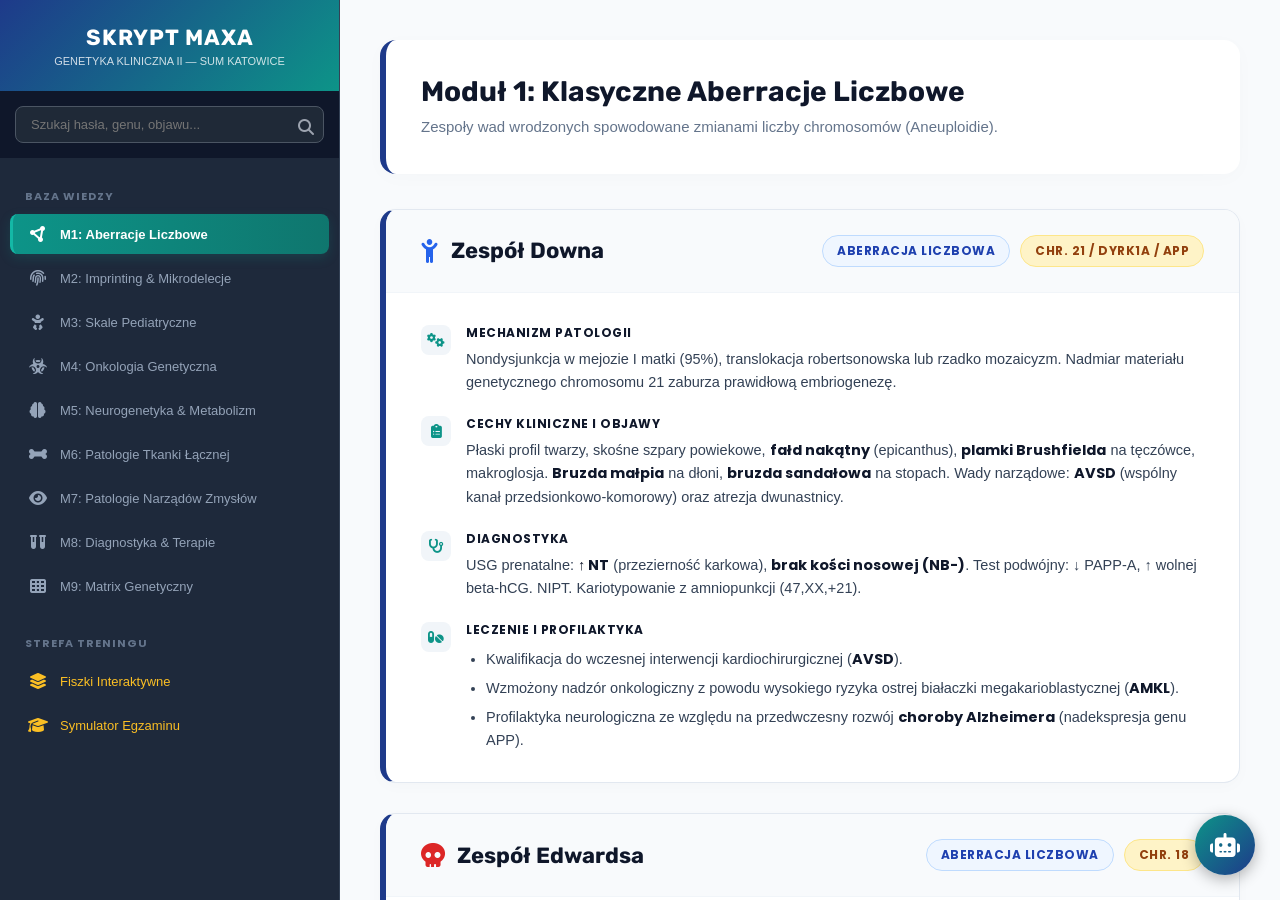
==== commit 16faca73: "Update index.html" ====
--- a/index.html
+++ b/index.html
@@ -26,10 +26,10 @@
         }
 
         * { margin: 0; padding: 0; box-sizing: border-box; }
-        body { font-family: 'Poppins', sans-serif; background-color: var(--content-bg); color: var(--text-main); display: flex; min-height: 100vh; overflow: hidden; }
+        body { font-family: 'Poppins', sans-serif; background-color: var(--content-bg); color: var(--text-main); display: flex; min-height: 100vh; overflow-x: hidden; }
 
         /* SIDEBAR */
-        .sidebar { width: 340px; background-color: var(--sidebar-bg); display: flex; flex-direction: column; border-right: 1px solid #334155; height: 100vh; flex-shrink: 0; position: fixed; left: 0; top: 0; bottom: 0; }
+        .sidebar { width: 340px; background-color: var(--sidebar-bg); display: flex; flex-direction: column; border-right: 1px solid #334155; height: 100vh; flex-shrink: 0; position: fixed; left: 0; top: 0; bottom: 0; z-index: 100; }
         .sidebar-header { padding: 24px; background: linear-gradient(135deg, #1e3a8a, #0d9488); color: white; text-align: center; }
         .sidebar-header h2 { font-family: 'Rubik', sans-serif; font-size: 22px; font-weight: 700; letter-spacing: 1px; }
         .sidebar-header p { font-size: 11px; opacity: 0.8; margin-top: 4px; font-weight: 500; text-transform: uppercase; }
@@ -37,85 +37,114 @@
         .search-box input { width: 100%; padding: 10px 35px 10px 15px; border-radius: 8px; border: 1px solid #4b5563; background-color: #1f2937; color: white; font-size: 13px; outline: none; }
         .search-box i { position: absolute; right: 25px; top: 28px; color: #9ca3af; }
         .nav-menu { flex: 1; overflow-y: auto; padding: 15px 10px; display: flex; flex-direction: column; gap: 4px; }
-        .nav-item { display: flex; align-items: center; gap: 12px; padding: 12px 15px; color: #94a3b8; text-decoration: none; border-radius: 8px; font-size: 13px; font-weight: 500; cursor: pointer; transition: all 0.2s ease; }
+        
+        /* MENU SECTIONS & ITEMS */
+        .nav-section-title { padding: 15px 15px 5px 15px; font-size: 11px; color: #64748b; font-weight: 700; text-transform: uppercase; letter-spacing: 1px; }
+        .nav-item { display: flex; align-items: center; gap: 12px; padding: 12px 15px; color: #94a3b8; text-decoration: none; border-radius: 8px; font-size: 13px; font-weight: 500; cursor: pointer; transition: all 0.2s ease; border-left: 3px solid transparent; }
         .nav-item:hover { background-color: #334155; color: white; }
-        .nav-item.active { background: linear-gradient(90deg, #0d9488, #0f766e); color: white; font-weight: 600; box-shadow: 0 4px 12px rgba(13, 148, 136, 0.2); }
+        .nav-item.active { background: linear-gradient(90deg, #0d9488, #0f766e); color: white; font-weight: 600; box-shadow: 0 4px 12px rgba(13, 148, 136, 0.2); border-left: 3px solid #14b8a6; }
         .nav-item i { width: 20px; text-align: center; font-size: 16px; }
 
+        /* GOLD MENU ITEMS */
+        .nav-item.gold { color: #fbbf24; }
+        .nav-item.gold i { color: #fbbf24; }
+        .nav-item.gold:hover { background-color: #334155; color: #fcd34d; border-left-color: #fbbf24; }
+        .nav-item.gold.active { background: linear-gradient(90deg, #b45309, #92400e); color: white; border-left-color: #f59e0b; box-shadow: 0 4px 12px rgba(180, 83, 9, 0.3); }
+        .nav-item.gold.active i { color: white; }
+
         /* MAIN CONTENT ROW */
-        .main-content { flex: 1; margin-left: 340px; background-color: var(--content-bg); height: 100vh; overflow-y: auto; display: flex; flex-direction: column; position: relative; }
-        .content-tab { display: none; padding: 40px; width: 100%; }
+        .main-content { flex: 1; margin-left: 340px; background-color: var(--content-bg); height: 100vh; overflow-y: auto; display: flex; flex-direction: column; position: relative; scroll-behavior: smooth; }
+        .content-tab { display: none; padding: 40px; width: 100%; max-width: 1300px; margin: 0 auto; }
         .content-tab.active { display: block; }
 
-        /* MODULE DESIGN GRID */
-        .module-header { background-color: white; padding: 30px; border-radius: 16px; margin-bottom: 30px; box-shadow: 0 4px 20px rgba(0,0,0,0.02); border-left: 6px solid var(--color-primary); }
-        .module-header h1 { font-family: 'Rubik', sans-serif; color: var(--text-dark); font-size: 26px; font-weight: 700; }
-        .module-header p { font-size: 14px; color: #64748b; margin-top: 4px; }
-        .section-title { font-family: 'Rubik', sans-serif; font-size: 18px; font-weight: 700; color: var(--text-dark); margin: 35px 0 20px 0; display: flex; align-items: center; gap: 10px; border-bottom: 2px solid #e2e8f0; padding-bottom: 8px; }
+        /* MODULE DESIGN */
+        .module-header { background-color: white; padding: 35px; border-radius: 16px; margin-bottom: 35px; box-shadow: 0 4px 20px rgba(0,0,0,0.02); border-left: 6px solid var(--color-primary); }
+        .module-header.gold-header { border-left-color: #fbbf24; }
+        .module-header h1 { font-family: 'Rubik', sans-serif; color: var(--text-dark); font-size: 28px; font-weight: 700; margin-bottom: 8px; }
+        .module-header p { font-size: 15px; color: #64748b; line-height: 1.5; }
+        .section-title { font-family: 'Rubik', sans-serif; font-size: 20px; font-weight: 700; color: var(--text-dark); margin: 40px 0 25px 0; display: flex; align-items: center; gap: 12px; border-bottom: 2px solid #e2e8f0; padding-bottom: 10px; }
         .section-title i { color: var(--color-secondary); }
 
-        .grid-layout { display: grid; grid-template-columns: repeat(auto-fill, minmax(400px, 1fr)); gap: 25px; margin-bottom: 30px; width: 100%; }
-        .hy-card { background-color: white; border-radius: 14px; padding: 25px; box-shadow: 0 4px 15px rgba(0,0,0,0.01); border: 1px solid #e2e8f0; position: relative; transition: transform 0.2s; }
-        .hy-card:hover { transform: translateY(-2px); box-shadow: 0 8px 20px rgba(0,0,0,0.04); }
-        .hy-card.primary { border-top: 4px solid var(--color-primary); }
-        .hy-card.secondary { border-top: 4px solid var(--color-secondary); }
-        .hy-card.accent { border-top: 4px solid var(--color-accent); }
-        .hy-card.warning { border-top: 4px solid var(--color-warning); }
-        .hy-card.danger { border-top: 4px solid var(--color-danger); }
+        /* HORIZONTAL CARDS */
+        .list-layout { display: flex; flex-direction: column; gap: 30px; margin-bottom: 35px; width: 100%; }
         
-        .hy-card h4 { font-family: 'Rubik', sans-serif; font-size: 17px; font-weight: 700; color: var(--text-dark); margin-bottom: 15px; }
-        .hy-card ul { list-style: none; display: flex; flex-direction: column; gap: 10px; }
-        .hy-card li { font-size: 13.5px; line-height: 1.6; display: flex; gap: 10px; align-items: flex-start; }
-        .hy-card li i { color: var(--color-secondary); margin-top: 4px; font-size: 13px; flex-shrink: 0; }
-        .bullet-bold { font-weight: 600; color: var(--text-dark); }
-        .card-badge { position: absolute; top: 22px; right: 25px; font-size: 11px; font-weight: 700; padding: 4px 10px; border-radius: 20px; text-transform: uppercase; }
-        .badge-ad { background-color: #eff6ff; color: #1e40af; }
-        .badge-ar { background-color: #f0fdf4; color: #166534; }
-        .badge-xr { background-color: #fff1f2; color: #9f1239; }
+        .horizontal-card { background-color: white; border-radius: 16px; box-shadow: 0 4px 15px rgba(0,0,0,0.02); border: 1px solid #e2e8f0; position: relative; transition: transform 0.2s; display: flex; flex-direction: column; overflow: hidden; word-wrap: normal; overflow-wrap: break-word; word-break: normal; }
+        .horizontal-card:hover { transform: translateY(-3px); box-shadow: 0 10px 25px rgba(0,0,0,0.05); }
+        .horizontal-card.primary { border-left: 6px solid var(--color-primary); }
+        .horizontal-card.secondary { border-left: 6px solid var(--color-secondary); }
+        .horizontal-card.accent { border-left: 6px solid var(--color-accent); }
+        .horizontal-card.warning { border-left: 6px solid var(--color-warning); }
+        .horizontal-card.danger { border-left: 6px solid var(--color-danger); }
+        
+        .hc-header { padding: 25px 35px; border-bottom: 1px solid #f1f5f9; display: flex; justify-content: space-between; align-items: center; background-color: #f8fafc; }
+        .hc-title { font-family: 'Rubik', sans-serif; font-size: 22px; font-weight: 700; color: var(--text-dark); display: flex; align-items: center; gap: 12px; margin: 0; }
+        .hc-title i { font-size: 24px; color: var(--text-dark); flex-shrink: 0; }
+        .hc-badges { display: flex; gap: 10px; align-items: center; flex-wrap: wrap; }
+        .card-badge { font-size: 12px; font-weight: 700; padding: 6px 14px; border-radius: 20px; text-transform: uppercase; letter-spacing: 0.5px; white-space: nowrap; }
+        .badge-ad { background-color: #eff6ff; color: #1e40af; border: 1px solid #bfdbfe; }
+        .badge-ar { background-color: #f0fdf4; color: #166534; border: 1px solid #bbf7d0; }
+        .badge-xr { background-color: #fff1f2; color: #9f1239; border: 1px solid #fecdd3; }
+        .badge-gene { background-color: #fef3c7; color: #92400e; border: 1px solid #fde68a; }
+
+        .hc-body { padding: 30px 35px; display: grid; grid-template-columns: 1fr; gap: 20px; font-size: 14.5px; line-height: 1.6; color: var(--text-main); }
+        .hc-section { display: flex; align-items: flex-start; gap: 15px; }
+        .hc-section-icon { width: 30px; height: 30px; background-color: #f1f5f9; border-radius: 8px; display: flex; align-items: center; justify-content: center; color: var(--color-secondary); flex-shrink: 0; font-size: 14px; margin-top: 2px; }
+        .hc-section-content { flex: 1; }
+        .hc-label { font-weight: 700; color: var(--text-dark); display: block; margin-bottom: 6px; text-transform: uppercase; font-size: 12px; letter-spacing: 0.5px; }
+        .hc-section-content strong { color: var(--text-dark); font-weight: 700; }
+        .hc-section-content ul { list-style: disc; margin-left: 20px; margin-top: 8px; display: flex; flex-direction: column; gap: 6px; }
 
         /* TABLES */
-        .table-container { background-color: white; border-radius: 16px; box-shadow: 0 4px 20px rgba(0,0,0,0.01); overflow-x: auto; border: 1px solid #e2e8f0; margin-bottom: 30px; width: 100%; }
-        table { width: 100%; border-collapse: collapse; text-align: left; font-size: 13.5px; min-width: 800px; }
-        th { background-color: #f8fafc; padding: 16px 20px; font-weight: 700; color: var(--text-dark); border-bottom: 2px solid #e2e8f0; font-family: 'Rubik', sans-serif; }
-        td { padding: 16px 20px; border-bottom: 1px solid #e2e8f0; line-height: 1.6; vertical-align: top; }
+        .table-container { background-color: white; border-radius: 16px; box-shadow: 0 4px 20px rgba(0,0,0,0.02); border: 1px solid #e2e8f0; margin-bottom: 35px; width: 100%; max-width: 100%; overflow-x: auto; }
+        table { width: 100%; border-collapse: collapse; text-align: left; font-size: 14.5px; min-width: 900px; }
+        th { background-color: #f8fafc; padding: 20px 24px; font-weight: 700; color: var(--text-dark); border-bottom: 2px solid #cbd5e1; font-family: 'Rubik', sans-serif; box-shadow: 0 2px 5px rgba(0,0,0,0.03); letter-spacing: 0.3px; }
+        td { padding: 18px 24px; border-bottom: 1px solid #e2e8f0; line-height: 1.6; vertical-align: top; word-break: normal; }
+        td strong { color: var(--text-dark); display: inline-flex; align-items: baseline; gap: 8px; }
+        td strong i { color: var(--color-primary); font-size: 16px; flex-shrink: 0; transform: translateY(2px); }
 
         /* INTERACTIVE INTERFACES */
-        .interactive-container { background-color: white; border-radius: 16px; padding: 40px; box-shadow: 0 4px 20px rgba(0,0,0,0.01); border: 1px solid #e2e8f0; display: flex; flex-direction: column; align-items: center; justify-content: center; width: 100%; }
-        .flashcard-box { width: 100%; max-width: 550px; height: 320px; perspective: 1000px; cursor: pointer; }
-        .flashcard-inner { width: 100%; height: 100%; position: relative; transform-style: preserve-3d; transition: transform 0.5s cubic-bezier(0.4, 0, 0.2, 1); }
+        .interactive-container { background-color: white; border-radius: 16px; padding: 40px; box-shadow: 0 4px 20px rgba(0,0,0,0.02); border: 1px solid #e2e8f0; display: flex; flex-direction: column; align-items: center; justify-content: center; width: 100%; }
+        
+        .flashcard-box { width: 100%; max-width: 800px; height: 450px; perspective: 1000px; cursor: pointer; }
+        .flashcard-inner { width: 100%; height: 100%; position: relative; transform-style: preserve-3d; transition: transform 0.6s cubic-bezier(0.4, 0, 0.2, 1); }
         .flashcard-box.flipped .flashcard-inner { transform: rotateY(180deg); }
-        .card-front, .card-back { position: absolute; width: 100%; height: 100%; backface-visibility: hidden; border-radius: 20px; padding: 45px; display: flex; flex-direction: column; justify-content: center; align-items: center; text-align: center; border: 2px solid #e2e8f0; }
-        .card-front { background: #ffffff; color: var(--text-dark); border-top: 6px solid var(--color-primary); }
-        .card-back { background: linear-gradient(135deg, #1e293b, #0f172a); color: white; transform: rotateY(180deg); border-top: 6px solid var(--color-secondary); overflow-y: auto; }
-        .card-front h3 { font-family: 'Rubik', sans-serif; font-size: 19px; font-weight: 700; line-height: 1.6; }
-        .card-back p { font-size: 14.5px; line-height: 1.6; text-align: left; }
-        .flashcard-controls { display: flex; gap: 20px; align-items: center; margin-top: 25px; }
-        .btn { background-color: white; border: 1px solid #cbd5e1; padding: 12px 25px; border-radius: 10px; font-size: 14px; font-weight: 600; color: var(--text-main); cursor: pointer; display: flex; align-items: center; gap: 8px; transition: all 0.2s ease; }
+        .card-front, .card-back { position: absolute; width: 100%; height: 100%; backface-visibility: hidden; -webkit-backface-visibility: hidden; border-radius: 20px; padding: 40px 50px; display: flex; flex-direction: column; justify-content: center; align-items: center; text-align: center; border: 2px solid #e2e8f0; overflow-y: auto; background-color: white; }
+        .card-front { color: var(--text-dark); border-top: 8px solid #fbbf24; z-index: 2; }
+        .card-back { background: linear-gradient(135deg, #1e293b, #0f172a); color: white; transform: rotateY(180deg); border-top: 8px solid #d97706; z-index: 1; }
+        .card-front h3 { font-family: 'Rubik', sans-serif; font-size: 24px; font-weight: 700; line-height: 1.6; margin: auto 0; }
+        .card-back p { font-size: 18px; line-height: 1.7; text-align: left; margin: auto 0; font-weight: 400; }
+        .flashcard-controls { display: flex; gap: 20px; align-items: center; margin-top: 35px; }
+        .btn { background-color: white; border: 1px solid #cbd5e1; padding: 14px 28px; border-radius: 10px; font-size: 15px; font-weight: 600; color: var(--text-main); cursor: pointer; display: flex; align-items: center; gap: 8px; transition: all 0.2s ease; }
         .btn:hover { background-color: #f1f5f9; border-color: #94a3b8; }
-        .btn.primary { background: linear-gradient(135deg, #0d9488, #0f766e); color: white; border: none; }
-        .card-counter { font-size: 14px; font-weight: 600; color: #64748b; margin-top: 15px; font-family: 'Roboto Mono', monospace; }
-
-        /* EXAM SIMULATOR */
-        .exam-layout { width: 100%; max-width: 800px; display: flex; flex-direction: column; gap: 25px; }
-        .question-card { background-color: #f8fafc; border-radius: 14px; padding: 30px; border: 1px solid #e2e8f0; width: 100%; }
-        .question-text { font-family: 'Rubik', sans-serif; font-size: 16px; font-weight: 700; color: var(--text-dark); margin-bottom: 20px; line-height: 1.5; }
-        .options-list { display: flex; flex-direction: column; gap: 12px; }
-        .option-item { background-color: white; border: 1px solid #e2e8f0; padding: 14px 20px; border-radius: 10px; font-size: 14px; cursor: pointer; display: flex; align-items: center; gap: 12px; font-weight: 500; transition: all 0.15s ease; }
+        .btn.primary { background: linear-gradient(135deg, #b45309, #92400e); color: white; border: none; }
+        .btn.primary:hover { background: linear-gradient(135deg, #d97706, #b45309); }
+        .card-counter { font-size: 15px; font-weight: 600; color: #64748b; margin-top: 15px; font-family: 'Roboto Mono', monospace; }
+
+        /* SYMULATOR EGZAMINU */
+        .exam-layout { width: 100%; max-width: 950px; display: flex; flex-direction: column; gap: 25px; }
+        .question-card { background-color: #f8fafc; border-radius: 14px; padding: 40px; border: 1px solid #e2e8f0; width: 100%; overflow: hidden; }
+        .question-text { font-family: 'Rubik', sans-serif; font-size: 18px; font-weight: 700; color: var(--text-dark); margin-bottom: 25px; line-height: 1.6; }
+        .options-list { display: flex; flex-direction: column; gap: 14px; }
+        .option-item { background-color: white; border: 1px solid #e2e8f0; padding: 16px 24px; border-radius: 10px; font-size: 15px; cursor: pointer; display: flex; align-items: flex-start; gap: 15px; font-weight: 500; transition: all 0.15s ease; line-height: 1.5; word-wrap: normal; }
         .option-item:hover { background-color: #f1f5f9; border-color: #cbd5e1; }
-        .option-item.correct { border-color: var(--color-success); background-color: #ecfdf5; color: #065f46; font-weight: 700; }
-        .option-item.wrong { border-color: var(--color-danger); background-color: #fff1f2; color: #9f1239; font-weight: 700; }
-        .option-marker { width: 24px; height: 24px; border-radius: 50%; border: 2px solid #cbd5e1; display: flex; align-items: center; justify-content: center; font-size: 12px; font-weight: 700; background-color: white; flex-shrink: 0; }
+        .option-item.correct { border-color: var(--color-success); background-color: #ecfdf5; color: #065f46; font-weight: 700; box-shadow: 0 4px 10px rgba(16, 185, 129, 0.1); }
+        .option-item.wrong { border-color: var(--color-danger); background-color: #fff1f2; color: #9f1239; font-weight: 700; box-shadow: 0 4px 10px rgba(225, 29, 72, 0.1); }
+        .option-marker { width: 28px; height: 28px; border-radius: 50%; border: 2px solid #cbd5e1; display: flex; align-items: center; justify-content: center; font-size: 13px; font-weight: 700; background-color: white; flex-shrink: 0; margin-top: 2px; }
         .option-item.correct .option-marker { border-color: var(--color-success); background-color: var(--color-success); color: white; }
         .option-item.wrong .option-marker { border-color: var(--color-danger); background-color: var(--color-danger); color: white; }
-        .rationale-box { background-color: #f0fdfa; border-left: 4px solid var(--color-secondary); padding: 20px; border-radius: 0 10px 10px 0; margin-top: 20px; font-size: 14px; line-height: 1.6; color: #115e59; display: none; }
-        .exam-stats { display: flex; gap: 20px; background-color: white; padding: 20px 30px; border-radius: 12px; border: 1px solid #e2e8f0; margin-bottom: 25px; width: 100%; justify-content: space-around; }
-        .stat-val { font-size: 24px; font-weight: 700; color: var(--text-dark); text-align: center; }
-        .stat-label { font-size: 12px; color: #64748b; font-weight: 600; text-transform: uppercase; margin-top: 2px; }
+        .rationale-box { background-color: #fffbeb; border-left: 5px solid #fbbf24; padding: 25px; border-radius: 0 10px 10px 0; margin-top: 25px; font-size: 15px; line-height: 1.7; color: #92400e; display: none; }
+        
+        .exam-stats { display: flex; gap: 20px; background-color: white; padding: 25px 30px; border-radius: 12px; border: 1px solid #e2e8f0; margin-bottom: 25px; width: 100%; justify-content: space-around; flex-wrap: wrap; }
+        .stat-val { font-size: 28px; font-weight: 700; color: var(--text-dark); text-align: center; }
+        .stat-label { font-size: 13px; color: #64748b; font-weight: 600; text-transform: uppercase; margin-top: 4px; }
 
         @media (max-width: 1024px) {
             body { flex-direction: column; overflow-y: auto; }
-            .sidebar { width: 100%; height: auto; position: relative; }
-            .main-content { margin-left: 0; height: auto; }
+            .sidebar { width: 100%; height: auto; position: relative; z-index: 10; border-right: none; border-bottom: 1px solid #334155; }
+            .main-content { margin-left: 0; height: auto; overflow: visible; padding-bottom: 100px; }
+            .hc-header { flex-direction: column; align-items: flex-start; gap: 15px; }
+            .content-tab { padding: 20px; }
+            .flashcard-box, .exam-layout { width: 100%; max-width: 100%; }
         }
     </style>
 </head>
@@ -131,6 +160,7 @@
             <i class="fa-solid fa-magnifying-glass"></i>
         </div>
         <div class="nav-menu">
+            <div class="nav-section-title">Baza Wiedzy</div>
             <div class="nav-item active" onclick="switchTab('mod1')"><i class="fa-solid fa-circle-nodes"></i>M1: Aberracje Liczbowe</div>
             <div class="nav-item" onclick="switchTab('mod2')"><i class="fa-solid fa-fingerprint"></i>M2: Imprinting & Mikrodelecje</div>
             <div class="nav-item" onclick="switchTab('mod3')"><i class="fa-solid fa-baby"></i>M3: Skale Pediatryczne</div>
@@ -140,276 +170,1448 @@
             <div class="nav-item" onclick="switchTab('mod7')"><i class="fa-solid fa-eye"></i>M7: Patologie Narządów Zmysłów</div>
             <div class="nav-item" onclick="switchTab('mod8')"><i class="fa-solid fa-vials"></i>M8: Diagnostyka & Terapie</div>
             <div class="nav-item" onclick="switchTab('matrix')"><i class="fa-solid fa-table-cells"></i>M9: Matrix Genetyczny</div>
-            <div class="nav-item" onclick="switchTab('flashcards')"><i class="fa-solid fa-layer-group"></i>Fiszki Interaktywne</div>
-            <div class="nav-item" onclick="switchTab('exam')"><i class="fa-solid fa-graduation-cap"></i>Symulator Egzaminu</div>
+            
+            <div class="nav-section-title" style="margin-top: 10px;">Strefa Treningu</div>
+            <div class="nav-item gold" onclick="switchTab('flashcards')"><i class="fa-solid fa-layer-group"></i>Fiszki Interaktywne</div>
+            <div class="nav-item gold" onclick="switchTab('exam')"><i class="fa-solid fa-graduation-cap"></i>Symulator Egzaminu</div>
         </div>
     </div>
 
     <div class="main-content">
 
+        <!-- MODUŁ 1: ABERRACJE LICZBOWE -->
         <div id="mod1" class="content-tab active">
             <div class="module-header">
                 <h1>Moduł 1: Klasyczne Aberracje Liczbowe</h1>
                 <p>Zespoły wad wrodzonych spowodowane zmianami liczby chromosomów (Aneuploidie).</p>
             </div>
-            <div class="grid-layout">
-                <div class="hy-card primary">
-                    <span class="card-badge badge-ad">Trisomia 21</span>
-                    <h4>Zespół Downa</h4>
-                    <ul>
-                        <li><i class="fa-solid fa-circle"></i><span class="bullet-bold">Dysmorfia twarzy:</span> Płaski profil twarzy, skośne szpary powiekowe, wyraźny fałd nakątny (epicanthus), małe uszy, makroglosja (duży język), podniebienie gotyckie.</li>
-                        <li><i class="fa-solid fa-circle"></i><span class="bullet-bold">Kończyny i skóra:</span> Pojedyncza poprzeczna bruzda dłoniowa (bruzda małpia), szeroka przerwa między I a II palcem stopy (bruzda sandałowa), skóra marmurkowata.</li>
-                        <li><i class="fa-solid fa-circle"></i><span class="bullet-bold">Wady narządowe:</span> Wspólny kanał przedsionkowo-komorowy (<strong>AVSD</strong> — sztandarowy pewniak egzaminacyjny!), atrezja dwunastnicy.</li>
-                        <li><i class="fa-solid fa-circle"></i><span class="bullet-bold">Korelacje molekularne:</span> Nadekspresja genu <strong>DYRK1A</strong> oraz genu <strong>APP</strong> na chromosomie 21 (wczesna choroba Alzheimera po 40. rż.). Ryzyko ostrej białaczki megakarioblastycznej (AMKL).</li>
-                    </ul>
-                </div>
-                <div class="hy-card primary">
-                    <span class="card-badge badge-ad">Trisomia 18</span>
-                    <h4>Zespół Edwardsa</h4>
-                    <ul>
-                        <li><i class="fa-solid fa-circle"></i><span class="bullet-bold">Objaw patognomoniczny:</span> Charakterystyczne <strong>nakładanie się palców dłoni</strong> (palec II i V nachodzą na III i IV przy zaciśniętej pięści).</li>
-                        <li><i class="fa-solid fa-circle"></i><span class="bullet-bold">Dysmorfia:</span> Dolichocefalia z wyraźnie wystającą potylicą, mikrognacja, stopy o zaokrąglonej podeszwie (<strong>stopy kołyskowe</strong>). Skrajna hipotrofia wewnątrzmaciczna.</li>
-                    </ul>
-                </div>
-            </div>
-            <div class="grid-layout">
-                <div class="hy-card primary">
-                    <span class="card-badge badge-ad">Trisomia 13</span>
-                    <h4>Zespół Patau</h4>
-                    <ul>
-                        <li><i class="fa-solid fa-circle"></i><span class="bullet-bold">Wady pośrodkowe:</span> <strong>Holoprozencefalia</strong> (niedokonany podział przodomózgowia), ciężkie rozszczepy wargi i podniebienia, mikroftalmia, aplazja skóry skalpu (cutis aplasia). Polidaktylia pozaosiowa.</li>
-                    </ul>
-                </div>
-                <div class="hy-card primary">
-                    <span class="card-badge badge-xr">45,X</span>
-                    <h4>Zespół Turnera</h4>
-                    <ul>
-                        <li><i class="fa-solid fa-circle"></i><span class="bullet-bold">Fenotyp i wady:</span> Niski wzrost, płetwiasta szyja (pterygium colli), niska linia owłosienia, szeroka tarcza klatki piersiowej. Koarktacja aorty (CoA), dwupłatkowa zastawka aorty (BAV).</li>
-                        <li><i class="fa-solid fa-circle"></i><span class="bullet-bold">Rozród:</span> Dysgenezja jajników (<strong>jajniki pasmowate</strong>), pierwotny brak miesiączki, bezpłodność. Hypergonadotropowy hipogonadyzm. Nerka podkowiasta.</li>
-                    </ul>
-                </div>
+            <div class="list-layout">
+                
+                <div class="horizontal-card primary">
+                    <div class="hc-header">
+                        <div class="hc-title"><i class="fa-solid fa-child-reaching" style="color: #2563eb;"></i> Zespół Downa</div>
+                        <div class="hc-badges">
+                            <span class="card-badge badge-ad">Aberracja Liczbowa</span>
+                            <span class="card-badge badge-gene">Chr. 21 / DYRK1A / APP</span>
+                        </div>
+                    </div>
+                    <div class="hc-body">
+                        <div class="hc-section">
+                            <div class="hc-section-icon"><i class="fa-solid fa-gears"></i></div>
+                            <div class="hc-section-content">
+                                <span class="hc-label">Mechanizm patologii</span>
+                                Nondysjunkcja w mejozie I matki (95%), translokacja robertsonowska lub rzadko mozaicyzm. Nadmiar materiału genetycznego chromosomu 21 zaburza prawidłową embriogenezę.
+                            </div>
+                        </div>
+                        <div class="hc-section">
+                            <div class="hc-section-icon"><i class="fa-solid fa-clipboard-list"></i></div>
+                            <div class="hc-section-content">
+                                <span class="hc-label">Cechy kliniczne i Objawy</span>
+                                Płaski profil twarzy, skośne szpary powiekowe, <strong>fałd nakątny</strong> (epicanthus), <strong>plamki Brushfielda</strong> na tęczówce, makroglosja. <strong>Bruzda małpia</strong> na dłoni, <strong>bruzda sandałowa</strong> na stopach. Wady narządowe: <strong>AVSD</strong> (wspólny kanał przedsionkowo-komorowy) oraz atrezja dwunastnicy.
+                            </div>
+                        </div>
+                        <div class="hc-section">
+                            <div class="hc-section-icon"><i class="fa-solid fa-stethoscope"></i></div>
+                            <div class="hc-section-content">
+                                <span class="hc-label">Diagnostyka</span>
+                                USG prenatalne: <strong>↑ NT</strong> (przezierność karkowa), <strong>brak kości nosowej (NB-)</strong>. Test podwójny: ↓ PAPP-A, ↑ wolnej beta-hCG. NIPT. Kariotypowanie z amniopunkcji (47,XX,+21).
+                            </div>
+                        </div>
+                        <div class="hc-section">
+                            <div class="hc-section-icon"><i class="fa-solid fa-pills"></i></div>
+                            <div class="hc-section-content">
+                                <span class="hc-label">Leczenie i Profilaktyka</span>
+                                <ul>
+                                    <li>Kwalifikacja do wczesnej interwencji kardiochirurgicznej (<strong>AVSD</strong>).</li>
+                                    <li>Wzmożony nadzór onkologiczny z powodu wysokiego ryzyka ostrej białaczki megakarioblastycznej (<strong>AMKL</strong>).</li>
+                                    <li>Profilaktyka neurologiczna ze względu na przedwczesny rozwój <strong>choroby Alzheimera</strong> (nadekspresja genu APP).</li>
+                                </ul>
+                            </div>
+                        </div>
+                    </div>
+                </div>
+
+                <div class="horizontal-card primary">
+                    <div class="hc-header">
+                        <div class="hc-title"><i class="fa-solid fa-skull" style="color: #dc2626;"></i> Zespół Edwardsa</div>
+                        <div class="hc-badges">
+                            <span class="card-badge badge-ad">Aberracja Liczbowa</span>
+                            <span class="card-badge badge-gene">Chr. 18</span>
+                        </div>
+                    </div>
+                    <div class="hc-body">
+                        <div class="hc-section">
+                            <div class="hc-section-icon"><i class="fa-solid fa-gears"></i></div>
+                            <div class="hc-section-content">
+                                <span class="hc-label">Mechanizm patologii</span>
+                                Trisomia chromosomu 18 powstała w wyniku nierozejścia się chromatyd. Wywołuje letalne, wewnątrzmaciczne zahamowanie wzrostu (IUGR) oraz ciężkie wady narządowe.
+                            </div>
+                        </div>
+                        <div class="hc-section">
+                            <div class="hc-section-icon"><i class="fa-solid fa-clipboard-list"></i></div>
+                            <div class="hc-section-content">
+                                <span class="hc-label">Cechy kliniczne i Objawy</span>
+                                Objaw patognomoniczny: <strong>nakładanie się palców dłoni</strong> (zaciśnięte pięści). Zdeformowane <strong>stopy kołyskowe</strong> (wypukła podeszwa, wydatna pięta). Dolichocefalia, mikrognacja, nisko osadzone małżowiny uszne.
+                            </div>
+                        </div>
+                        <div class="hc-section">
+                            <div class="hc-section-icon"><i class="fa-solid fa-stethoscope"></i></div>
+                            <div class="hc-section-content">
+                                <span class="hc-label">Diagnostyka</span>
+                                W teście potrójnym: spadek wszystkich markerów (AFP, uE3, hCG). USG wskazuje zrosty kości i ciężkie wady serca. Diagnoza inwazyjna (kariotyp).
+                            </div>
+                        </div>
+                        <div class="hc-section">
+                            <div class="hc-section-icon"><i class="fa-solid fa-pills"></i></div>
+                            <div class="hc-section-content">
+                                <span class="hc-label">Leczenie i Kwalifikacje</span>
+                                <ul>
+                                    <li>Wada <strong>letalna</strong>. Kwalifikacja pacjenta wyłącznie do opieki <strong>paliatywnej</strong> i hospicyjnej (np. wsparcie oddechowe i żywieniowe dla poprawy komfortu).</li>
+                                    <li>Brak wskazań do obciążającej chirurgii wad wrodzonych.</li>
+                                </ul>
+                            </div>
+                        </div>
+                    </div>
+                </div>
+
+                <div class="horizontal-card primary">
+                    <div class="hc-header">
+                        <div class="hc-title"><i class="fa-solid fa-skull" style="color: #dc2626;"></i> Zespół Patau</div>
+                        <div class="hc-badges">
+                            <span class="card-badge badge-ad">Aberracja Liczbowa</span>
+                            <span class="card-badge badge-gene">Chr. 13</span>
+                        </div>
+                    </div>
+                    <div class="hc-body">
+                        <div class="hc-section">
+                            <div class="hc-section-icon"><i class="fa-solid fa-gears"></i></div>
+                            <div class="hc-section-content">
+                                <span class="hc-label">Mechanizm patologii</span>
+                                Trisomia chromosomu 13. Prowadzi do krytycznych zaburzeń embriogenezy w obrębie <strong>linii pośrodkowej ciała</strong>.
+                            </div>
+                        </div>
+                        <div class="hc-section">
+                            <div class="hc-section-icon"><i class="fa-solid fa-clipboard-list"></i></div>
+                            <div class="hc-section-content">
+                                <span class="hc-label">Cechy kliniczne i Objawy</span>
+                                Głębokie wady pośrodkowe: <strong>holoprozencefalia</strong>, mikroftalmia, obustronny <strong>rozszczep wargi i podniebienia</strong>. Typowa <strong>polidaktylia pozaosiowa</strong> (dodatkowy palec po stronie łokciowej) oraz ubytki skóry skalpu (<strong>cutis aplasia</strong>). 
+                            </div>
+                        </div>
+                        <div class="hc-section">
+                            <div class="hc-section-icon"><i class="fa-solid fa-stethoscope"></i></div>
+                            <div class="hc-section-content">
+                                <span class="hc-label">Diagnostyka</span>
+                                Rozpoznanie ultrasonograficzne rozszczepów twarzoczaszki oraz wad przodomózgowia. Weryfikacja za pomocą kariotypu.
+                            </div>
+                        </div>
+                        <div class="hc-section">
+                            <div class="hc-section-icon"><i class="fa-solid fa-pills"></i></div>
+                            <div class="hc-section-content">
+                                <span class="hc-label">Leczenie i Kwalifikacje</span>
+                                <ul>
+                                    <li>Schorzenie <strong>wcześnie letalne</strong>. Zdecydowana większość noworodków umiera w pierwszych tygodniach życia.</li>
+                                    <li>Terapia ogranicza się wyłącznie do postępowania <strong>paliatywnego</strong>. Odstępuje się od interwencji chirurgicznych.</li>
+                                </ul>
+                            </div>
+                        </div>
+                    </div>
+                </div>
+
+                <div class="horizontal-card primary">
+                    <div class="hc-header">
+                        <div class="hc-title"><i class="fa-solid fa-venus" style="color: #ec4899;"></i> Zespół Turnera</div>
+                        <div class="hc-badges">
+                            <span class="card-badge badge-xr">Monosomia</span>
+                            <span class="card-badge badge-gene">45,X</span>
+                        </div>
+                    </div>
+                    <div class="hc-body">
+                        <div class="hc-section">
+                            <div class="hc-section-icon"><i class="fa-solid fa-gears"></i></div>
+                            <div class="hc-section-content">
+                                <span class="hc-label">Mechanizm patologii</span>
+                                Monosomia (utrata chromosomu X) lub mozaicyzm. Utrata genu <strong>SHOX</strong> determinuje niski wzrost. Zaburzenia chromatyny skutkują szybką apoptozą pęcherzyków jajnikowych i dysgenezją gonad.
+                            </div>
+                        </div>
+                        <div class="hc-section">
+                            <div class="hc-section-icon"><i class="fa-solid fa-clipboard-list"></i></div>
+                            <div class="hc-section-content">
+                                <span class="hc-label">Cechy kliniczne i Objawy</span>
+                                Fenotyp żeński. <strong>Niski wzrost</strong>. <strong>Płetwiasta szyja</strong>, szeroka tarcza klatki piersiowej. W USG jamy brzusznej <strong>jajniki pasmowate</strong> (pierwotny brak miesiączki, bezpłodność) oraz często nerka podkowiasta. Klasyczne wady serca: <strong>koarktacja aorty (CoA)</strong> i dwupłatkowa zastawka aorty (BAV).
+                            </div>
+                        </div>
+                        <div class="hc-section">
+                            <div class="hc-section-icon"><i class="fa-solid fa-stethoscope"></i></div>
+                            <div class="hc-section-content">
+                                <span class="hc-label">Diagnostyka</span>
+                                Diagnoza opiera się na kariotypowaniu z krwi w celu weryfikacji obecności ukrytej <strong>linii chromosomu Y</strong> w mozaice.
+                            </div>
+                        </div>
+                        <div class="hc-section">
+                            <div class="hc-section-icon"><i class="fa-solid fa-pills"></i></div>
+                            <div class="hc-section-content">
+                                <span class="hc-label">Leczenie i Kwalifikacje</span>
+                                <ul>
+                                    <li>Terapia <strong>hormonem wzrostu (rGH)</strong> wdrażana u dzieci w celu stymulacji wzrostu kośćca.</li>
+                                    <li><strong>Hormonalna terapia zastępcza (HTZ)</strong> wprowadzana w okresie dojrzewania w celu indukcji cech płciowych i profilaktyki osteoporozy.</li>
+                                    <li>Kwalifikacja do profilaktycznej <strong>gonadektomii</strong> jest obowiązkowa, jeśli pacjentka posiada mozaicyzm z linią chromosomu Y, z uwagi na drastyczne ryzyko rozwoju <strong>gonadoblastomy</strong> (rozrodczaka).</li>
+                                </ul>
+                            </div>
+                        </div>
+                    </div>
+                </div>
+
+                <div class="horizontal-card primary">
+                    <div class="hc-header">
+                        <div class="hc-title"><i class="fa-solid fa-mars" style="color: #3b82f6;"></i> Zespół Klinefeltera</div>
+                        <div class="hc-badges">
+                            <span class="card-badge badge-xr">Aneuploidia</span>
+                            <span class="card-badge badge-gene">47,XXY</span>
+                        </div>
+                    </div>
+                    <div class="hc-body">
+                        <div class="hc-section">
+                            <div class="hc-section-icon"><i class="fa-solid fa-gears"></i></div>
+                            <div class="hc-section-content">
+                                <span class="hc-label">Mechanizm patologii</span>
+                                Posiadanie dodatkowego chromosomu X u osoby o fenotypie męskim. Nadmierna ekspresja genów prowadzi do systematycznej degeneracji jąder, powodując pierwotny hipogonadyzm hipergonadotropowy.
+                            </div>
+                        </div>
+                        <div class="hc-section">
+                            <div class="hc-section-icon"><i class="fa-solid fa-clipboard-list"></i></div>
+                            <div class="hc-section-content">
+                                <span class="hc-label">Cechy kliniczne i Objawy</span>
+                                Fenotyp męski, charakteryzujący się <strong>proporcjami eunuchoidalnymi</strong> (nieproporcjonalnie długie kończyny). Jądra są charakterystycznie <strong>bardzo małe i twarde</strong>. Występuje obustronna <strong>ginekomastia</strong> oraz bezpłodność z powodu <strong>azoospermii</strong>.
+                            </div>
+                        </div>
+                        <div class="hc-section">
+                            <div class="hc-section-icon"><i class="fa-solid fa-stethoscope"></i></div>
+                            <div class="hc-section-content">
+                                <span class="hc-label">Diagnostyka</span>
+                                Badania wykazują wysoki poziom hormonów przysadkowych (↑ LH, ↑ FSH) oraz obniżony poziom testosteronu. Ostateczne potwierdzenie daje kariotyp (47,XXY).
+                            </div>
+                        </div>
+                        <div class="hc-section">
+                            <div class="hc-section-icon"><i class="fa-solid fa-pills"></i></div>
+                            <div class="hc-section-content">
+                                <span class="hc-label">Leczenie i Kwalifikacje</span>
+                                <ul>
+                                    <li>Substytucja <strong>testosteronem</strong> od okresu dojrzewania w celu wirylizacji, poprawy gęstości kości i masy mięśniowej.</li>
+                                    <li>Kwalifikacja do zabiegu chirurgicznej redukcji ginekomastii ze względu na podwyższone ryzyko rozwoju nowotworu sutka.</li>
+                                    <li>Procedura <strong>mikro-TESE</strong> we wczesnym wieku w celu biopsji i kriokonserwacji śladowych plemników do zabiegów in-vitro.</li>
+                                </ul>
+                            </div>
+                        </div>
+                    </div>
+                </div>
+
             </div>
         </div>
 
+        <!-- MODUŁ 2: IMPRINTING I MIKRODELECJE -->
         <div id="mod2" class="content-tab">
             <div class="module-header">
-                <h1>Moduł 2: Zespoły Mikrodelecyjne i Defekty Imprintingu</h1>
-                <p>Choroby wywołane utratą submikroskopowych fragmentów DNA oraz zaburzeniem piętnowania genomowego.</p>
-            </div>
-            <div class="grid-layout">
-                <div class="hy-card secondary">
-                    <span class="card-badge badge-ad">del 22q11.2</span>
-                    <h4>Zespół DiGeorge'a</h4>
-                    <ul>
-                        <li><i class="fa-solid fa-circle"></i><span class="bullet-bold">Akronim CATCH-22:</span> <strong>C</strong>ardiac defects (wady stożkowo-pniowe serca), <strong>A</strong>bnormal facies, <strong>T</strong>hymic hypoplasia (aplazja grasicy, niedobór odporności komórkowej T), <strong>C</strong>left palate (rozszczep podniebienia), <strong>H</strong>ypocalcemia (hipokalcemia z aplazji przytarczyc dająca drgawki noworodkowe).</li>
-                    </ul>
-                </div>
-                <div class="hy-card secondary">
-                    <span class="card-badge badge-ad">del 7q11.23</span>
-                    <h4>Zespół Williamsa</h4>
-                    <ul>
-                        <li><i class="fa-solid fa-circle"></i><span class="bullet-bold">Klinika:</span> Twarz elfa, nadzastawkowe zwężenie aorty (SVAS), idiopatyczna hiperkalcemia. <strong>Osobowość koktajlowa</strong> (skrajna gadatliwość, brak lęku przed obcymi, wysoka towarzyskość).</li>
-                    </ul>
-                </div>
-            </div>
-            <div class="grid-layout">
-                <div class="hy-card secondary">
-                    <span class="card-badge badge-ad">15q11-q13 mat</span>
-                    <h4>Zespół Angelmana ("Happy Puppet Syndrome")</h4>
-                    <ul>
-                        <li><i class="fa-solid fa-circle"></i><span class="bullet-bold">Mechanizm i objawy:</span> Utrata matczynej kopii genu <strong>UBE3A</strong> (ligaza ubikwityny). Objawy: napady niekontrolowanego śmiechu, ataksja chodu (chód kukiełkowy na szerokiej podstawie z uniesionymi rękami), całkowity brak mowy, padaczka.</li>
-                    </ul>
-                </div>
-                <div class="hy-card secondary">
-                    <span class="card-badge badge-ad">15q11-q13 pat</span>
-                    <h4>Zespół Pradera-Willego (PWS)</h4>
-                    <ul>
-                        <li><i class="fa-solid fa-circle"></i><span class="bullet-bold">Mechanizm i objawy:</span> Utrata ojcowskiej kopii regionu 15q11-q13 (brak genu <em>SNRPN</em>). W okresie noworodkowym: wiotkość mięśniowa (hipotonia). Od dzieciństwa: <strong>niepohamowany głód (hiperfagia)</strong> prowadzący do chorobliwej otyłości, małe dłonie i stopy, hipogonadyzm.</li>
-                    </ul>
-                </div>
+                <h1>Moduł 2: Mikrodelecje i Defekty Imprintingu</h1>
+                <p>Choroby wywołane submikroskopowymi utratami fragmentów DNA (wymagają FISH/aCGH) oraz zaburzeniem piętnowania rodzicielskiego.</p>
+            </div>
+            <div class="list-layout">
+                
+                <div class="horizontal-card secondary">
+                    <div class="hc-header">
+                        <div class="hc-title"><i class="fa-solid fa-heart-crack" style="color: #0d9488;"></i> Zespół DiGeorge'a</div>
+                        <div class="hc-badges">
+                            <span class="card-badge badge-ad">Mikrodelecja / AD</span>
+                            <span class="card-badge badge-gene">del 22q11.2</span>
+                        </div>
+                    </div>
+                    <div class="hc-body">
+                        <div class="hc-section">
+                            <div class="hc-section-icon"><i class="fa-solid fa-gears"></i></div>
+                            <div class="hc-section-content">
+                                <span class="hc-label">Mechanizm patologii</span>
+                                Delecja na ramieniu q chromosomu 22 utykająca gen <strong>TBX1</strong>. Prowadzi to do defektu rozwoju 3. i 4. kieszonki skrzelowej w embriogenezie, zakłócając formowanie struktur grasicy, przytarczyc i łuku aorty.
+                            </div>
+                        </div>
+                        <div class="hc-section">
+                            <div class="hc-section-icon"><i class="fa-solid fa-clipboard-list"></i></div>
+                            <div class="hc-section-content">
+                                <span class="hc-label">Cechy kliniczne i Objawy</span>
+                                Klasyczny akronim <strong>CATCH-22</strong>: <strong>C</strong>ardiac defects (wady serca, np. tetralogia Fallota), <strong>A</strong>bnormal facies, <strong>T</strong>hymic hypoplasia (<strong>aplazja grasicy</strong>, ciężki niedobór limfocytów T), <strong>C</strong>left palate (rozszczep podniebienia), <strong>H</strong>ypocalcemia (brak przytarczyc wywołujący tężyczkę i <strong>drgawki</strong>).
+                            </div>
+                        </div>
+                        <div class="hc-section">
+                            <div class="hc-section-icon"><i class="fa-solid fa-stethoscope"></i></div>
+                            <div class="hc-section-content">
+                                <span class="hc-label">Diagnostyka</span>
+                                Rozpoznanie opiera się na technice <strong>FISH</strong> skierowanej na region 22q11.2 lub badaniu aCGH.
+                            </div>
+                        </div>
+                        <div class="hc-section">
+                            <div class="hc-section-icon"><i class="fa-solid fa-pills"></i></div>
+                            <div class="hc-section-content">
+                                <span class="hc-label">Leczenie i Kwalifikacje</span>
+                                <ul>
+                                    <li>Pilna dożylna suplementacja jonów wapnia w celu opanowania drgawek.</li>
+                                    <li>Z uwagi na aplazję grasicy i deficyt odporności komórkowej obowiązuje <strong>bezwzględny zakaz podawania szczepionek żywych</strong>.</li>
+                                    <li>Kwalifikacja do wczesnej korekcji kardiochirurgicznej wad serca.</li>
+                                </ul>
+                            </div>
+                        </div>
+                    </div>
+                </div>
+
+                <div class="horizontal-card secondary">
+                    <div class="hc-header">
+                        <div class="hc-title"><i class="fa-solid fa-martini-glass-citrus" style="color: #0d9488;"></i> Zespół Williamsa</div>
+                        <div class="hc-badges">
+                            <span class="card-badge badge-ad">Mikrodelecja / AD</span>
+                            <span class="card-badge badge-gene">del 7q11.23</span>
+                        </div>
+                    </div>
+                    <div class="hc-body">
+                        <div class="hc-section">
+                            <div class="hc-section-icon"><i class="fa-solid fa-gears"></i></div>
+                            <div class="hc-section-content">
+                                <span class="hc-label">Mechanizm patologii</span>
+                                Mikrodelecja chromosomu 7 obejmująca gen <strong>ELN</strong> kodujący elastynę. Znacząco osłabia to sprężystość kluczowych naczyń tętniczych.
+                            </div>
+                        </div>
+                        <div class="hc-section">
+                            <div class="hc-section-icon"><i class="fa-solid fa-clipboard-list"></i></div>
+                            <div class="hc-section-content">
+                                <span class="hc-label">Cechy kliniczne i Objawy</span>
+                                Klasyczna dysmorfia <strong>twarzy elfa</strong>. Występowanie <strong>idiopatycznej hiperkalcemii</strong> u dzieci oraz wady kardiologicznej: <strong>nadzastawkowego zwężenia aorty (SVAS)</strong>. Profil neurobehawioralny określany jako <strong>osobowość koktajlowa</strong> (nadmierna gadatliwość, bogate słownictwo przy braku logiki, brak lęku przed obcymi).
+                            </div>
+                        </div>
+                        <div class="hc-section">
+                            <div class="hc-section-icon"><i class="fa-solid fa-stethoscope"></i></div>
+                            <div class="hc-section-content">
+                                <span class="hc-label">Diagnostyka</span>
+                                Echokardiografia ujawniająca zwężenia w aorcie. Weryfikacja genetyczna metodą MLPA lub FISH dla delecji 7q.
+                            </div>
+                        </div>
+                        <div class="hc-section">
+                            <div class="hc-section-icon"><i class="fa-solid fa-pills"></i></div>
+                            <div class="hc-section-content">
+                                <span class="hc-label">Leczenie i Profilaktyka</span>
+                                <ul>
+                                    <li>Wprowadzenie diety z <strong>rygorystycznym ograniczeniem witaminy D i wapnia</strong> w celu profilaktyki nefrokalcynozy.</li>
+                                    <li>Monitorowanie gradientu ciśnień na aorcie pod kątem interwencji chirurgicznej (stentowania).</li>
+                                </ul>
+                            </div>
+                        </div>
+                    </div>
+                </div>
+
+                <div class="horizontal-card secondary">
+                    <div class="hc-header">
+                        <div class="hc-title"><i class="fa-solid fa-masks-theater" style="color: #0d9488;"></i> Zespół Angelmana</div>
+                        <div class="hc-badges">
+                            <span class="card-badge badge-ad">Defekt Imprintingu</span>
+                            <span class="card-badge badge-gene">15q11-q13 (UBE3A)</span>
+                        </div>
+                    </div>
+                    <div class="hc-body">
+                        <div class="hc-section">
+                            <div class="hc-section-icon"><i class="fa-solid fa-gears"></i></div>
+                            <div class="hc-section-content">
+                                <span class="hc-label">Mechanizm patologii</span>
+                                Gen <strong>UBE3A</strong> (kodujący neuroswoistą ligazę) ulega zjawisku piętnowania. Aktywna w OUN jest wyłącznie matczyna kopia. Zespół wywołany jest utratą <strong>kopii matczynej</strong>.
+                            </div>
+                        </div>
+                        <div class="hc-section">
+                            <div class="hc-section-icon"><i class="fa-solid fa-clipboard-list"></i></div>
+                            <div class="hc-section-content">
+                                <span class="hc-label">Cechy kliniczne i Objawy</span>
+                                Fenotyp tzw. <strong>Happy Puppet Syndrome</strong> (szczęśliwej kukiełki). Niesprowokowane napady śmiechu, ataksja chodu (na szerokiej podstawie). Charakteryzuje się <strong>brakiem mowy</strong> werbalnej, ciężką niepełnosprawnością intelektualną oraz padaczką.
+                            </div>
+                        </div>
+                        <div class="hc-section">
+                            <div class="hc-section-icon"><i class="fa-solid fa-stethoscope"></i></div>
+                            <div class="hc-section-content">
+                                <span class="hc-label">Diagnostyka</span>
+                                Diagnoza opiera się na <strong>badaniu wzoru metylacji DNA</strong> w regionie 15q11-q13, wykazującym wyłącznie profil ojcowski.
+                            </div>
+                        </div>
+                        <div class="hc-section">
+                            <div class="hc-section-icon"><i class="fa-solid fa-pills"></i></div>
+                            <div class="hc-section-content">
+                                <span class="hc-label">Leczenie i Profilaktyka</span>
+                                <ul>
+                                    <li>Wdrażana jest <strong>politerapia przeciwpadaczkowa</strong> celem opanowania wczesnych drgawek.</li>
+                                    <li>Obowiązkowa kwalifikacja do komunikacji alternatywnej i wspomagającej (<strong>AAC</strong>) – pacjent komunikuje się bez użycia mowy werbalnej.</li>
+                                </ul>
+                            </div>
+                        </div>
+                    </div>
+                </div>
+
+                <div class="horizontal-card secondary">
+                    <div class="hc-header">
+                        <div class="hc-title"><i class="fa-solid fa-utensils" style="color: #0d9488;"></i> Zespół Pradera-Willego</div>
+                        <div class="hc-badges">
+                            <span class="card-badge badge-ad">Defekt Imprintingu</span>
+                            <span class="card-badge badge-gene">15q11-q13 (SNRPN)</span>
+                        </div>
+                    </div>
+                    <div class="hc-body">
+                        <div class="hc-section">
+                            <div class="hc-section-icon"><i class="fa-solid fa-gears"></i></div>
+                            <div class="hc-section-content">
+                                <span class="hc-label">Mechanizm patologii</span>
+                                Odwrotność Z. Angelmana. Utrata genów (m.in. <strong>SNRPN</strong>), których ekspresja następuje wyłącznie z <strong>chromosomu ojcowskiego</strong>. Doprowadza do ciężkiej dysregulacji ośrodka sytości w podwzgórzu mózgu.
+                            </div>
+                        </div>
+                        <div class="hc-section">
+                            <div class="hc-section-icon"><i class="fa-solid fa-clipboard-list"></i></div>
+                            <div class="hc-section-content">
+                                <span class="hc-label">Cechy kliniczne i Objawy</span>
+                                Przebieg choroby ulega zmianie. W fazie noworodkowej stwierdza się głęboką hipotonię mięśniową ("floppy infant"). W okresie wczesnodziecięcym pojawia się <strong>hiperfagia</strong> (niepohamowany, wilczy głód) prowadząca błyskawicznie do patologicznej otyłości. Widoczny hipogonadyzm oraz małe dłonie i stopy.
+                            </div>
+                        </div>
+                        <div class="hc-section">
+                            <div class="hc-section-icon"><i class="fa-solid fa-stethoscope"></i></div>
+                            <div class="hc-section-content">
+                                <span class="hc-label">Diagnostyka</span>
+                                Analiza <strong>wzoru metylacji</strong> DNA w obszarze 15q11-q13 wykazująca wyłącznie profil matczyny.
+                            </div>
+                        </div>
+                        <div class="hc-section">
+                            <div class="hc-section-icon"><i class="fa-solid fa-pills"></i></div>
+                            <div class="hc-section-content">
+                                <span class="hc-label">Leczenie i Kwalifikacje</span>
+                                <ul>
+                                    <li>Terapia <strong>hormonem wzrostu (rGH)</strong> – poprawia skład ciała, zwiększając stosunek tkanki mięśniowej do tłuszczowej. Wymaga wcześniejszego wykluczenia bezdechów sennych.</li>
+                                    <li>Bezwzględny nadzór behawioralny i dietetyczny (fizyczne blokowanie dostępu do jedzenia).</li>
+                                </ul>
+                            </div>
+                        </div>
+                    </div>
+                </div>
+
+                <div class="horizontal-card secondary">
+                    <div class="hc-header">
+                        <div class="hc-title"><i class="fa-solid fa-kidneys" style="color: #0d9488;"></i> Z. Beckwitha-Wiedemanna</div>
+                        <div class="hc-badges">
+                            <span class="card-badge badge-ad">Defekt Imprintingu</span>
+                            <span class="card-badge badge-gene">11p15.5</span>
+                        </div>
+                    </div>
+                    <div class="hc-body">
+                        <div class="hc-section">
+                            <div class="hc-section-icon"><i class="fa-solid fa-gears"></i></div>
+                            <div class="hc-section-content">
+                                <span class="hc-label">Mechanizm patologii</span>
+                                Zespół nadmiernego rozrostu wywołany zaburzeniami wzoru metylacji na chromosomie 11. Skutkuje nadekspresją insulinopodobnego czynnika wzrostu 2 (<strong>IGF2</strong>) oraz osłabieniem genów supresorowych.
+                            </div>
+                        </div>
+                        <div class="hc-section">
+                            <div class="hc-section-icon"><i class="fa-solid fa-clipboard-list"></i></div>
+                            <div class="hc-section-content">
+                                <span class="hc-label">Cechy kliniczne i Objawy</span>
+                                Rozpoznawany po wystąpieniu: makrosomii, połowiczego przerostu ciała (hemihipertrofii), <strong>makroglosji</strong> oraz przepukliny pępowinowej (omphalocele). Typowa hipoglikemia noworodkowa oraz pionowe bruzdy na płatkach usznych.
+                            </div>
+                        </div>
+                        <div class="hc-section">
+                            <div class="hc-section-icon"><i class="fa-solid fa-stethoscope"></i></div>
+                            <div class="hc-section-content">
+                                <span class="hc-label">Diagnostyka</span>
+                                Diagnoza na podstawie analizy klastrów metylacji ICR1/ICR2 w prążku 11p15.5.
+                            </div>
+                        </div>
+                        <div class="hc-section">
+                            <div class="hc-section-icon"><i class="fa-solid fa-pills"></i></div>
+                            <div class="hc-section-content">
+                                <span class="hc-label">Leczenie i Kwalifikacje</span>
+                                <ul>
+                                    <li>Wdrożenie rygorystycznego <strong>protokołu onkologicznego</strong>: regularne USG jamy brzusznej w celu wczesnej detekcji <strong>guza Wilmsa</strong>.</li>
+                                    <li>Oznaczanie poziomu <strong>alfa-fetoproteiny (AFP)</strong> co 3 miesiące w kierunku hepatoblastomy.</li>
+                                    <li>Kwalifikacja do operacyjnej redukcji masy języka.</li>
+                                </ul>
+                            </div>
+                        </div>
+                    </div>
+                </div>
+
             </div>
         </div>
 
+        <!-- MODUŁ 3: SKALE KLINICZNE -->
         <div id="mod3" class="content-tab">
             <div class="module-header">
                 <h1>Moduł 3: Skale Kliniczne Stosowane w Pediatrii</h1>
-                <p>Narzędzia diagnostyczne, ocena dysmorfii i algorytmy klasyfikacyjne.</p>
-            </div>
-            <div class="grid-layout">
-                <div class="hy-card primary">
-                    <h4>Skala Silvermana-Andersena</h4>
-                    <ul>
-                        <li><i class="fa-solid fa-circle"></i><span class="bullet-bold">Zastosowanie:</span> Ocena niewydolności oddechowej u noworodków. Parametry: poruszanie skrzydełek nosa, stękanie wydechowe, retrakcja mostka, wciąganie przestrzeni międzyżebrowych, synchroniczność ruchów klatki i brzucha.</li>
-                    </ul>
-                </div>
-                <div class="hy-card primary">
-                    <h4>Skala Apgar</h4>
-                    <ul>
-                        <li><i class="fa-solid fa-circle"></i><span class="bullet-bold">Zastosowanie:</span> Ocena stanu noworodka w 1., 3., 5. i 10. minucie życia. Parametry: akcja serca, wysiłek oddechowy, napięcie mięśniowe, reakcja na bodźce (cewnik), zabarwienie skóry.</li>
-                    </ul>
-                </div>
+                <p>Narzędzia diagnostyczne, ocena rozwoju, dysmorfii i algorytmy klasyfikacyjne.</p>
+            </div>
+            <div class="list-layout">
+                
+                <div class="horizontal-card primary">
+                    <div class="hc-header">
+                        <div class="hc-title"><i class="fa-solid fa-star" style="color: #2563eb;"></i> Skala Apgar</div>
+                        <div class="hc-badges"><span class="card-badge badge-ad">Ocena Noworodka</span></div>
+                    </div>
+                    <div class="hc-body">
+                        <div class="hc-section">
+                            <div class="hc-section-icon"><i class="fa-solid fa-clipboard-list"></i></div>
+                            <div class="hc-section-content">
+                                Służy do szybkiej oceny parametrów życiowych noworodka po porodzie. Oceniana w 1., 3., 5. minucie życia. Skala od 0 do 10 punktów (wysoki wynik to prawidłowy stan).
+                            </div>
+                        </div>
+                        <div class="hc-section">
+                            <div class="hc-section-icon"><i class="fa-solid fa-list-check"></i></div>
+                            <div class="hc-section-content">
+                                <strong>Kryteria (A-P-G-A-R):</strong> Wygląd skóry (Appearance), Tętno (Pulse), Reakcja na bodźce (Grimace), Napięcie mięśniowe (Activity), Oddychanie (Respiration).
+                            </div>
+                        </div>
+                    </div>
+                </div>
+
+                <div class="horizontal-card primary">
+                    <div class="hc-header">
+                        <div class="hc-title"><i class="fa-solid fa-lungs" style="color: #2563eb;"></i> Skala Silvermana-Andersena</div>
+                        <div class="hc-badges"><span class="card-badge badge-ad">Ocena Oddychania</span></div>
+                    </div>
+                    <div class="hc-body">
+                        <div class="hc-section">
+                            <div class="hc-section-icon"><i class="fa-solid fa-clipboard-list"></i></div>
+                            <div class="hc-section-content">
+                                Ocena stopnia niewydolności oddechowej noworodków. <strong>Wysoki wynik oznacza ciężką niewydolność</strong> i złe rokowanie.
+                            </div>
+                        </div>
+                        <div class="hc-section">
+                            <div class="hc-section-icon"><i class="fa-solid fa-list-check"></i></div>
+                            <div class="hc-section-content">
+                                <strong>Kryteria:</strong> Poruszanie skrzydełek nosa, stękanie wydechowe, zapadanie się mostka, wciąganie przestrzeni międzyżebrowych, ocena asynchronii ruchów klatki piersiowej i brzucha.
+                            </div>
+                        </div>
+                    </div>
+                </div>
+
+                <div class="horizontal-card primary">
+                    <div class="hc-header">
+                        <div class="hc-title"><i class="fa-solid fa-venus-mars" style="color: #2563eb;"></i> Skala Tannera</div>
+                        <div class="hc-badges"><span class="card-badge badge-ad">Dojrzewanie płciowe</span></div>
+                    </div>
+                    <div class="hc-body">
+                        <div class="hc-section">
+                            <div class="hc-section-icon"><i class="fa-solid fa-clipboard-list"></i></div>
+                            <div class="hc-section-content">
+                                Wykorzystywana w endokrynologii do oceny faz dojrzewania morfologicznego (kluczowa m.in. w zespołach Turnera i Klinefeltera).
+                            </div>
+                        </div>
+                        <div class="hc-section">
+                            <div class="hc-section-icon"><i class="fa-solid fa-list-check"></i></div>
+                            <div class="hc-section-content">
+                                <strong>Klasyfikacja:</strong> 5-stopniowy podział (Stadia I-V). U dziewczynek ocenia rozwój gruczołów piersiowych i owłosienia łonowego. U chłopców rozwój objętości jąder, prącia oraz owłosienia.
+                            </div>
+                        </div>
+                    </div>
+                </div>
+
+                <div class="horizontal-card primary">
+                    <div class="hc-header">
+                        <div class="hc-title"><i class="fa-solid fa-eye" style="color: #2563eb;"></i> Skala Glasgow (GCS)</div>
+                        <div class="hc-badges"><span class="card-badge badge-ad">Stan Świadomości</span></div>
+                    </div>
+                    <div class="hc-body">
+                        <div class="hc-section">
+                            <div class="hc-section-icon"><i class="fa-solid fa-clipboard-list"></i></div>
+                            <div class="hc-section-content">
+                                Ujednolicona ocena poziomu przytomności i reaktywności po urazach. Zakres punktacji: 3 (głęboka śpiączka) do 15 (pełna świadomość).
+                            </div>
+                        </div>
+                        <div class="hc-section">
+                            <div class="hc-section-icon"><i class="fa-solid fa-list-check"></i></div>
+                            <div class="hc-section-content">
+                                <strong>Trzy filary oceny:</strong> Otwieranie oczu (spontaniczne bądź na bodziec, max 4), odpowiedź słowna (max 5), odpowiedź ruchowa na wezwanie (max 6).
+                            </div>
+                        </div>
+                    </div>
+                </div>
+
+                <div class="horizontal-card primary">
+                    <div class="hc-header">
+                        <div class="hc-title"><i class="fa-solid fa-magnifying-glass" style="color: #2563eb;"></i> Skala Ferrimana-Gallweya</div>
+                        <div class="hc-badges"><span class="card-badge badge-ad">Hirsutyzm</span></div>
+                    </div>
+                    <div class="hc-body">
+                        <div class="hc-section">
+                            <div class="hc-section-icon"><i class="fa-solid fa-clipboard-list"></i></div>
+                            <div class="hc-section-content">
+                                Półilościowa diagnostyka nadmiernego owłosienia androgennego. Wdrażana w zespole PCOS oraz w przebiegu <strong>wrodzonego przerostu nadnerczy (CAH)</strong>.
+                            </div>
+                        </div>
+                        <div class="hc-section">
+                            <div class="hc-section-icon"><i class="fa-solid fa-list-check"></i></div>
+                            <div class="hc-section-content">
+                                <strong>Kryteria:</strong> Ocena włosów terminalnych w 9 obszarach wrażliwych na androgeny (np. warga górna, klatka piersiowa). Wynik całkowity u rasy kaukaskiej <strong>&gt;8</strong> definiuje kliniczny hirsutyzm.
+                            </div>
+                        </div>
+                    </div>
+                </div>
+
             </div>
         </div>
 
+        <!-- MODUŁ 4: ONKOLOGIA GENETYCZNA -->
         <div id="mod4" class="content-tab">
             <div class="module-header">
                 <h1>Moduł 4: Onkologia Genetyczna i Zespoły Predyspozycji</h1>
-                <p>Dziedziczne zespoły nowotworowe, mutacje genów supresorowych i protoonkogenów.</p>
-            </div>
-            <div class="grid-layout">
-                <div class="hy-card danger">
-                    <span class="card-badge badge-ad">AD / Supresor</span>
-                    <h4>Zespół Li-Fraumeni (LFS)</h4>
-                    <ul>
-                        <li><i class="fa-solid fa-circle"></i><span class="bullet-bold">Podłoże molekularne:</span> Germinalna mutacja w genie supresorowym <strong>TP53</strong> (chromosom 17p13.1) – "strażniku genomu".</li>
-                        <li><i class="fa-solid fa-circle"></i><span class="bullet-bold">Klinika:</span> Wczesne mięsaki tkanek miękkich i kości (osteosarcoma), przedmenopauzalny rak piersi, guzy mózgu, raki kory nadnerczy (ACC), białaczki u dzieci i młodych dorosłych.</li>
-                    </ul>
-                </div>
-                <div class="hy-card danger">
-                    <span class="card-badge badge-ad">AD / Onkogen</span>
-                    <h4>Zespół MEN2 (Gruczolakowatość Wewnątrzwydzielnicza Typu 2)</h4>
-                    <ul>
-                        <li><i class="fa-solid fa-circle"></i><span class="bullet-bold">Molekularny pewniak:</span> Spowodowany aktywującą mutacją typu gain-of-function w protoonkogenie <strong>RET</strong> (10q11.2). <strong>MEN2 to podręcznikowy przykład zespołu wywołanego mutacją protoonkogenu, a NIE genu supresorowego!</strong></li>
-                        <li><i class="fa-solid fa-circle"></i><span class="bullet-bold">Klinika:</span> 100% ryzyko <strong>raka rdzeniastego tarczycy (MTC)</strong> oraz pheochromocytoma. W MEN2B: ganglioneuromatoza śluzówek (guzki na języku, wargach), marfanoidalna budowa ciała, <strong>brak nadczynności przytarczyc</strong>. Profilaktyczna tyreoidektomia w 1. roku życia.</li>
-                    </ul>
-                </div>
-            </div>
-            <div class="grid-layout">
-                <div class="hy-card danger">
-                    <span class="card-badge badge-ad">AD / Supresor</span>
-                    <h4>Retinoblastoma (Siatkówczak) & Guz Wilmsa</h4>
-                    <ul>
-                        <li><i class="fa-solid fa-circle"></i><span class="bullet-bold">Retinoblastoma:</span> Mutacja genu <strong>RB1</strong> (13q14). Hipoteza dwóch uderzeń Knudsona. Objaw: leukokoria (biały refleks źrenicy). Postać dziedziczna daje guzy obustronne i wieloogniskowe.</li>
-                        <li><i class="fa-solid fa-circle"></i><span class="bullet-bold">Guz Wilmsa (Nerczak płodowy):</span> Złośliwy nowotwór <strong>nerki</strong> wieku dziecięcego. Gen <strong>WT1</strong> (11p13). Zespół WAGR: Guz Wilmsa, Aniridia (brak tęczówki), Wady moczowo-płciowe, Opóźnienie rozwoju.</li>
-                    </ul>
-                </div>
+                <p>Dziedziczne zespoły nowotworowe, defekty genów supresorowych i protoonkogenów.</p>
+            </div>
+            <div class="list-layout">
+                
+                <div class="horizontal-card danger">
+                    <div class="hc-header">
+                        <div class="hc-title"><i class="fa-solid fa-ribbon" style="color: #be123c;"></i> Zespół Li-Fraumeni (LFS)</div>
+                        <div class="hc-badges">
+                            <span class="card-badge badge-ad">Autosomalny Dominujący</span>
+                            <span class="card-badge badge-gene">Gen TP53</span>
+                        </div>
+                    </div>
+                    <div class="hc-body">
+                        <div class="hc-section">
+                            <div class="hc-section-icon"><i class="fa-solid fa-gears"></i></div>
+                            <div class="hc-section-content">
+                                <span class="hc-label">Mechanizm patologii</span>
+                                Germinalna mutacja z inaktywacją genu supresorowego <strong>TP53</strong> ("strażnika genomu"). W komórce ulega dezaktywacji mechanizm zatrzymywania cyklu podziałowego i apoptozy. Uszkodzone komórki ulegają proliferacji nowotworowej.
+                            </div>
+                        </div>
+                        <div class="hc-section">
+                            <div class="hc-section-icon"><i class="fa-solid fa-clipboard-list"></i></div>
+                            <div class="hc-section-content">
+                                <span class="hc-label">Cechy kliniczne i Objawy</span>
+                                Zespół wolny od wad dysmorfologicznych. Cechuje go wieloogniskowa predyspozycja do wczesnych nowotworów pierwotnych. Charakterystyczne są: mięsaki tkanek miękkich (osteosarcoma), bardzo wczesny rak sutka, nowotwory OUN i kory nadnerczy oraz dziecięce białaczki.
+                            </div>
+                        </div>
+                        <div class="hc-section">
+                            <div class="hc-section-icon"><i class="fa-solid fa-stethoscope"></i></div>
+                            <div class="hc-section-content">
+                                <span class="hc-label">Diagnostyka</span>
+                                Weryfikacja na podstawie genetycznych <strong>Kryteriów Chompreta</strong> oraz wykonania panelu WES w kierunku mutacji TP53 (17p13).
+                            </div>
+                        </div>
+                        <div class="hc-section">
+                            <div class="hc-section-icon"><i class="fa-solid fa-pills"></i></div>
+                            <div class="hc-section-content">
+                                <span class="hc-label">Leczenie i Profilaktyka</span>
+                                <ul>
+                                    <li>Obowiązuje restrykcyjny <strong>zakaz stosowania radioterapii</strong> diagnostycznej i leczniczej (brak białka p53 uniemożliwia naprawę popromiennych uszkodzeń DNA, powodując natychmiastowe nowotwory wtórne).</li>
+                                    <li>Kwalifikacja kobiet do wczesnej, <strong>profilaktycznej obustronnej mastektomii</strong>.</li>
+                                    <li>Coroczny, ścisły nadzór rezonansu magnetycznego całego ciała (Whole-Body MRI).</li>
+                                </ul>
+                            </div>
+                        </div>
+                    </div>
+                </div>
+
+                <div class="horizontal-card danger">
+                    <div class="hc-header">
+                        <div class="hc-title"><i class="fa-solid fa-dna" style="color: #be123c;"></i> Zespół MEN2</div>
+                        <div class="hc-badges">
+                            <span class="card-badge badge-ad">Autosomalny Dominujący</span>
+                            <span class="card-badge badge-gene">Protoonkogen RET</span>
+                        </div>
+                    </div>
+                    <div class="hc-body">
+                        <div class="hc-section">
+                            <div class="hc-section-icon"><i class="fa-solid fa-gears"></i></div>
+                            <div class="hc-section-content">
+                                <span class="hc-label">Mechanizm patologii</span>
+                                Wynika z punktowej <strong>mutacji aktywującej (gain-of-function)</strong> w obrębie protoonkogenu <strong>RET</strong> kodującego kinazę tyrozynową. Skutkuje to samoczynną i ciągłą transmisją sygnału prowzrostowego bez udziału liganda. To wyjątek wśród dziedzicznych zespołów – nie jest defektem genu supresorowego.
+                            </div>
+                        </div>
+                        <div class="hc-section">
+                            <div class="hc-section-icon"><i class="fa-solid fa-clipboard-list"></i></div>
+                            <div class="hc-section-content">
+                                <span class="hc-label">Cechy kliniczne i Objawy</span>
+                                Obciąża 100% ryzykiem rozwoju agresywnego <strong>raka rdzeniastego tarczycy (MTC)</strong> oraz znacznym ryzykiem guza chromochłonnego nadnerczy (pheochromocytoma). Wariant <strong>MEN2B</strong> dodatkowo manifestuje się marfanoidalną sylwetką, nerwiakami śluzówek na języku <strong>bez współistnienia nadczynności przytarczyc</strong> (obecnej typowo w MEN2A).
+                            </div>
+                        </div>
+                        <div class="hc-section">
+                            <div class="hc-section-icon"><i class="fa-solid fa-stethoscope"></i></div>
+                            <div class="hc-section-content">
+                                <span class="hc-label">Diagnostyka</span>
+                                W wywiadzie biochemicznym patologicznie podwyższone osoczowe stężenia kalcytoniny i metanefryn. Potwierdzenie uzyskane w celowanym sekwencjonowaniu genu RET.
+                            </div>
+                        </div>
+                        <div class="hc-section">
+                            <div class="hc-section-icon"><i class="fa-solid fa-pills"></i></div>
+                            <div class="hc-section-content">
+                                <span class="hc-label">Leczenie i Profilaktyka</span>
+                                <ul>
+                                    <li>Kwalifikacja do bardzo wczesnej <strong>profilaktycznej, całkowitej tyreoidektomii</strong> u dzieci (zależnie od kodonu, najczęściej między 1. a 5. r.ż.) po wykryciu mutacji.</li>
+                                    <li>Bezwzględny wymóg <strong>wykluczenia guza chromochłonnego</strong> przed jakąkolwiek interwencją chirurgiczną, w celu uniknięcia wstrząsu i przełomu nadciśnieniowego na stole operacyjnym.</li>
+                                </ul>
+                            </div>
+                        </div>
+                    </div>
+                </div>
+
+                <div class="horizontal-card danger">
+                    <div class="hc-header">
+                        <div class="hc-title"><i class="fa-solid fa-eye" style="color: #be123c;"></i> Retinoblastoma / Guz Wilmsa <i class="fa-solid fa-kidneys" style="color: #be123c; margin-left: 8px;"></i></div>
+                        <div class="hc-badges">
+                            <span class="card-badge badge-ad">AD / Dwa uderzenia</span>
+                            <span class="card-badge badge-gene">RB1 / WT1</span>
+                        </div>
+                    </div>
+                    <div class="hc-body">
+                        <div class="hc-section">
+                            <div class="hc-section-icon"><i class="fa-solid fa-gears"></i></div>
+                            <div class="hc-section-content">
+                                <span class="hc-label">Mechanizm patologii</span>
+                                <strong>Retinoblastoma:</strong> Modelowy przykład <strong>teorii dwóch uderzeń Knudsona</strong>. Wrodzona mutacja (1. uderzenie) w genie supresorowym <strong>RB1</strong>, kontrolującym fazę G1/S, wymaga nabytej mutacji somatycznej (2. uderzenie) drugiego allelu w celu onkogenezy. <strong>Guz Wilmsa:</strong> Defekt genu <strong>WT1</strong> skutkujący nowotworzeniem różnicujących się kłębuszków nerkowych.
+                            </div>
+                        </div>
+                        <div class="hc-section">
+                            <div class="hc-section-icon"><i class="fa-solid fa-clipboard-list"></i></div>
+                            <div class="hc-section-content">
+                                <span class="hc-label">Cechy kliniczne i Objawy</span>
+                                <strong>Retinoblastoma:</strong> Manifestuje się patognomonicznym objawem <strong>leukokorii (białego odblasku źrenicy)</strong> widocznym na zdjęciach. Formy dziedziczne cechują się guzami obustronnymi. <strong>Guz Wilmsa:</strong> Złośliwy i duży lity guz nerki diagnozowany u małych dzieci. Może pojawiać się w pakiecie wad <strong>Zespołu WAGR</strong> (Guz Wilmsa, Aniridia/brak tęczówki, Wady układu moczowo-płciowego, Opóźnienie rozwoju).
+                            </div>
+                        </div>
+                        <div class="hc-section">
+                            <div class="hc-section-icon"><i class="fa-solid fa-stethoscope"></i></div>
+                            <div class="hc-section-content">
+                                <span class="hc-label">Diagnostyka</span>
+                                Oftalmoskopia dna oka przy siatkówczaku. Przy guzie Wilmsa badania ultrasonograficzne (zakaz głębokiej palpacji jamy brzusznej z uwagi na ryzyko pęknięcia torebki guza i rozsiewu komórek).
+                            </div>
+                        </div>
+                        <div class="hc-section">
+                            <div class="hc-section-icon"><i class="fa-solid fa-pills"></i></div>
+                            <div class="hc-section-content">
+                                <span class="hc-label">Leczenie i Profilaktyka</span>
+                                <ul>
+                                    <li>Leczenie neoadjuwantowe chemioterapią lub laseroterapią. W przypadkach skrajnych konieczność <strong>enukleacji</strong> (amputacji gałki ocznej).</li>
+                                    <li>Przy Guzie Wilmsa: radykalna <strong>nefrektomia</strong> oparta o protokoły chirurgiczne i onkologiczne (SIOP).</li>
+                                </ul>
+                            </div>
+                        </div>
+                    </div>
+                </div>
+
+                <div class="horizontal-card danger">
+                    <div class="hc-header">
+                        <div class="hc-title"><i class="fa-solid fa-disease" style="color: #be123c;"></i> Zespoły Jelita Grubego (FAP & Lynch)</div>
+                        <div class="hc-badges">
+                            <span class="card-badge badge-ad">Autosomalny Dominujący</span>
+                            <span class="card-badge badge-gene">APC / MLH1, MSH2</span>
+                        </div>
+                    </div>
+                    <div class="hc-body">
+                        <div class="hc-section">
+                            <div class="hc-section-icon"><i class="fa-solid fa-gears"></i></div>
+                            <div class="hc-section-content">
+                                <span class="hc-label">Mechanizm patologii</span>
+                                <strong>FAP (Rodzinna polipowatość):</strong> Inaktywacja genu supresorowego <strong>APC</strong> (zaburzenia ścieżki beta-kateniny), powodująca postępującą hiperplazję śluzówki i wytworzenie tysięcy gruczolaków. <strong>Zespół Lyncha (HNPCC):</strong> Mutacje w obrębie genów naprawy błędów parowania zasad DNA (<strong>MMR - np. MLH1, MSH2</strong>), powodujące niestabilność mikrosatelitarną (MSI) i bardzo wczesną transformację raka de novo (omijającą powolny etap polipa).
+                            </div>
+                        </div>
+                        <div class="hc-section">
+                            <div class="hc-section-icon"><i class="fa-solid fa-clipboard-list"></i></div>
+                            <div class="hc-section-content">
+                                <span class="hc-label">Cechy kliniczne i Objawy</span>
+                                <strong>FAP:</strong> Rozwój od młodości dziesiątek, a nawet tysięcy łagodnych gruczolaków jelita ulegających <strong>100% złośliwej progresji</strong>. <strong>Zespół Lyncha:</strong> Dominacja wcześnie zapoczątkowanych, bezpolipowych nowotworów głównie po prawej stronie okrężnicy. Skrajnie obciąża pacjentki zwiększonym występowaniem pierwotnego <strong>raka endometrium (macicy)</strong>.
+                            </div>
+                        </div>
+                        <div class="hc-section">
+                            <div class="hc-section-icon"><i class="fa-solid fa-stethoscope"></i></div>
+                            <div class="hc-section-content">
+                                <span class="hc-label">Diagnostyka</span>
+                                Diagnoza oparta o Kryteria Amsterdamskie (wywiad nowotworowy), z wykorzystaniem testów immunohistochemicznych wycinków bioptatu dla białek MMR (Lynch). Weryfikacja genetyczna dla obydwu jednostek w teście WES z krwi obwodowej. Wczesna <strong>kolonoskopia</strong> jest wymogiem u obciążonych rodzin.
+                            </div>
+                        </div>
+                        <div class="hc-section">
+                            <div class="hc-section-icon"><i class="fa-solid fa-pills"></i></div>
+                            <div class="hc-section-content">
+                                <span class="hc-label">Leczenie i Profilaktyka</span>
+                                <ul>
+                                    <li>Kwalifikacja pacjentów z potwierdzonym FAP do bezwzględnej, <strong>profilaktycznej proktokolektomii</strong> we wczesnej dorosłości w celu ustrzeżenia przed pewnym rozsiewem inwazyjnego nowotworu.</li>
+                                    <li>U pacjentek z zespołem Lyncha rozważa się planową, obustronną histerektomię po ustaniu potrzeb rozrodczych z uwagi na drastyczne ryzyko rozwoju <strong>raka trzonu macicy</strong>.</li>
+                                </ul>
+                            </div>
+                        </div>
+                    </div>
+                </div>
+
             </div>
         </div>
 
+        <!-- MODUŁ 5: NEUROGENETYKA & METABOLIZM -->
         <div id="mod5" class="content-tab">
             <div class="module-header">
                 <h1>Moduł 5: Neurogenetyka, Mutacje Dynamiczne i Bloki Metaboliczne</h1>
-                <p>Schorzenia neurodegeneracyjne, ekspansje powtórzeń tripletów oraz wrodzone wady metabolizmu.</p>
-            </div>
+                <p>Schorzenia neurodegeneracyjne, ekspansje powtórzeń tripletów oraz wrodzone wady metabolizmu wynikające z dziedzicznych deficytów enzymatycznych.</p>
+            </div>
+            
             <h3 class="section-title"><i class="fa-solid fa-brain"></i> Mutacje Dynamiczne i Choroby OUN</h3>
-            <div class="grid-layout">
-                <div class="hy-card warning">
-                    <span class="card-badge badge-ad">AD</span>
-                    <h4>Choroba Huntingtona (HD)</h4>
-                    <ul>
-                        <li><i class="fa-solid fa-circle"></i><span class="bullet-bold">Podłoże:</span> Dziedziczenie <strong>autosomalne dominujące (AD)</strong>. Gen <strong>HTT</strong> (huntingtyna) na chromosomie <strong>4p16.3</strong>.</li>
-                        <li><i class="fa-solid fa-circle"></i><span class="bullet-bold">Patomechanizm:</span> Mutacja dynamiczna — ekspansja powtórzeń tripletów <strong>CAG</strong> (&gt;36 powtórzeń). Agregaty niszczą neurony prążkowia (jądro ogoniaste). <strong>Antycypacja w linii ojcowskiej</strong>.</li>
-                        <li><i class="fa-solid fa-circle"></i><span class="bullet-bold">Objawy:</span> Klasyczna triada: <strong>ruchy pląsawicze</strong>, postępujące <strong>otępienie</strong> oraz <strong>zaburzenia psychiatryczne</strong> (depresja). Diagnostyka metodą <strong>PCR</strong>.</li>
-                    </ul>
-                </div>
-                <div class="hy-card warning">
-                    <span class="card-badge badge-ar">AR</span>
-                    <h4>Leukodystrofia Metachromatyczna (MLD)</h4>
-                    <ul>
-                        <li><i class="fa-solid fa-circle"></i><span class="bullet-bold">Podłoże i klinika:</span> Dziedziczenie AR, niedobór enzymu <strong>arylosulfatazy A (ARSA)</strong>. Demielinizacja OUN i obwodowego układu nerwowego. Triada: <strong>postępujące zaburzenia chodu, osłabienie mięśniowe (wiotkość/spastyczność), opóźnienie/regres rozwoju psychoruchowego</strong>, drgawki.</li>
-                    </ul>
-                </div>
-            </div>
+            <div class="list-layout">
+                
+                <div class="horizontal-card warning">
+                    <div class="hc-header">
+                        <div class="hc-title"><i class="fa-solid fa-brain" style="color: #e11d48;"></i> Choroba Huntingtona (HD)</div>
+                        <div class="hc-badges">
+                            <span class="card-badge badge-ad">Mutacja Dynamiczna (AD)</span>
+                            <span class="card-badge badge-gene">Gen HTT (CAG >36)</span>
+                        </div>
+                    </div>
+                    <div class="hc-body">
+                        <div class="hc-section">
+                            <div class="hc-section-icon"><i class="fa-solid fa-gears"></i></div>
+                            <div class="hc-section-content">
+                                <span class="hc-label">Mechanizm patologii</span>
+                                Klasyczny przykład mutacji dynamicznej dziedziczonej autosomalnie dominująco (AD). Błąd polimerazy w rejonie genu <strong>HTT (huntingtyny)</strong> skutkuje drastyczną rozbudową bloków sekwencji nukleotydowych. Zdekodowane fragmenty kwasu glutaminowego układają się w szkodliwe agregaty (powyżej wymiaru <strong>CAG &gt; 36</strong> powtórzeń), uszkadzając wybrane ośrodki kontroli motorycznej – przede wszystkim zwoje podstawy w prążkowiu. Chorobę charakteryzuje <strong>zjawisko antycypacji</strong> (pogłębienie wyrazistości deficytów w nowych pokoleniach przy dziedziczeniu na <strong>linii ojcowskiej</strong>).
+                            </div>
+                        </div>
+                        <div class="hc-section">
+                            <div class="hc-section-icon"><i class="fa-solid fa-clipboard-list"></i></div>
+                            <div class="hc-section-content">
+                                <span class="hc-label">Cechy kliniczne i Objawy</span>
+                                Manifestacja kliniczna zapoczątkowana zwykle w 3.-4. dekadzie życia, prezentująca tzw. <strong>Triadę Objawów</strong>:
+                                <ul>
+                                    <li>Zaburzenia motoryki, manifestujące się w postaci mimowolnych rzutów tułowia, kończyn i grymasów mięśniowych (<strong>ruchy pląsawicze</strong>).</li>
+                                    <li>Drastyczne i niepohamowane otępienie pamięciowe, degradacja sprawności poznawczych, ostatecznie redukujące sprawność psychiczną do stanu całkowitej demencji.</li>
+                                    <li>Ostre dolegliwości psychiatryczne pod postacią urojeniowej, apatycznej depresji wczesnej, będącej zwiastunem początku diagnozy.</li>
+                                </ul>
+                            </div>
+                        </div>
+                        <div class="hc-section">
+                            <div class="hc-section-icon"><i class="fa-solid fa-stethoscope"></i></div>
+                            <div class="hc-section-content">
+                                <span class="hc-label">Diagnostyka</span>
+                                Ocena wielkości ekspansji tripletowej za pomocą technik pomiarowych <strong>PCR</strong> analizującej z krwi parametry długości u pacjentów obciążonych rodzinnie.
+                            </div>
+                        </div>
+                        <div class="hc-section">
+                            <div class="hc-section-icon"><i class="fa-solid fa-pills"></i></div>
+                            <div class="hc-section-content">
+                                <span class="hc-label">Leczenie i Profilaktyka</span>
+                                Zespół całkowicie wolny od sprawdzonych terapii celowanych lub farmacji naprawczej. Interwencja pozostaje absolutnie paliatywno-symptomatyczna, z wdrożeniem medykamentów przeciwdepresyjnych i neuroleptyków celowanych na tymczasowe minimalizowanie wyrzutów ruchów pląsawiczych.
+                            </div>
+                        </div>
+                    </div>
+                </div>
+
+                <div class="horizontal-card warning">
+                    <div class="hc-header">
+                        <div class="hc-title"><i class="fa-solid fa-wheelchair" style="color: #e11d48;"></i> Leukodystrofia Metachromatyczna (MLD)</div>
+                        <div class="hc-badges">
+                            <span class="card-badge badge-ar">Lizosomalna / AR</span>
+                            <span class="card-badge badge-gene">Niedobór ARSA</span>
+                        </div>
+                    </div>
+                    <div class="hc-body">
+                        <div class="hc-section">
+                            <div class="hc-section-icon"><i class="fa-solid fa-gears"></i></div>
+                            <div class="hc-section-content">
+                                <span class="hc-label">Mechanizm patologii</span>
+                                Autosomalnie recesywna, genetycznie modyfikowana patologia w spichrzaniu lizosomalnym. Znaczny brak lub niedomiar funkcjonalnego enzymu <strong>arylosulfatazy A (ARSA)</strong> uniemożliwia biodegradację sfingolipidów, czego efektem jest potężne spiętrzanie komórkowe resztek <strong>sulfatydów</strong>. Te trujące agregaty przerywają łączność obwodów poprzez niszczenie struktur tłuszczowych mieliny – skutkując nieodwracalną <strong>demielinizacją</strong> we włóknach somatycznych OUN.
+                            </div>
+                        </div>
+                        <div class="hc-section">
+                            <div class="hc-section-icon"><i class="fa-solid fa-clipboard-list"></i></div>
+                            <div class="hc-section-content">
+                                <span class="hc-label">Cechy kliniczne i Objawy</span>
+                                Manifestacja kliniczna objawia opartą na powoli zarysowującym się schemacie upośledzeń ułożonym w wymiar <strong>Triady</strong>:
+                                <ul>
+                                    <li>Zaawansowane, pogarszające mechanikę stóp – postępujące <strong>zaburzenia chodu</strong> u nowo rozwiniętego dziecka.</li>
+                                    <li>Porażenie kończyn, zmieniające stany osłabienia od <strong>sztywniejącej spastyczności</strong> do wiotkiej niedowładności w pozycjach oparcia.</li>
+                                    <li>Dogłębny, dewastujący <strong>regres zdolności intelektualnych</strong> oraz pogarszający parametry napadowe OUN z padaczką i apatią do otoczenia.</li>
+                                </ul>
+                            </div>
+                        </div>
+                        <div class="hc-section">
+                            <div class="hc-section-icon"><i class="fa-solid fa-stethoscope"></i></div>
+                            <div class="hc-section-content">
+                                <span class="hc-label">Diagnostyka</span>
+                                Diagnoza na potwierdzenie oparta we wynikach badania braku miana arylosulfatazy w krwinkach obwodowych podparta wynikiem analiz WES. Klasyczne, referencyjne poświadczenie obrazowe z rezonansu (MRI) ujawnia obszerne pola uszkodzonej całkowicie tkanki istoty białej mózgowia demielinizacji.
+                            </div>
+                        </div>
+                        <div class="hc-section">
+                            <div class="hc-section-icon"><i class="fa-solid fa-pills"></i></div>
+                            <div class="hc-section-content">
+                                <span class="hc-label">Leczenie i Profilaktyka</span>
+                                <ul>
+                                    <li>Kwalifikacja o wąskim profilu do potencjalnie niebezpiecznego leczenia wstrzymującego rozpad osłon poprzez wdrażany u alogenicznego obcego dawcy przeszczepienia puli szpiku macierzystego z procedury transplantacyjnej wczesnego ukierunkowania (<strong>HSCT</strong>).</li>
+                                    <li>Innowacyjna, zatwierdzona rewolucyjna interwencja wektorowa komórkowo ujęta w <strong>leku we terapii genowej (Libmeldy)</strong> ratująca autologicznie podawanymi w szpiku pacjenta namnożonymi i odseparowanymi zdrowymi komórkami by te w mózgu wydzieliły niezbędną barierę ARSA.</li>
+                                </ul>
+                            </div>
+                        </div>
+                    </div>
+                </div>
+
+            </div>
+            
             <h3 class="section-title"><i class="fa-solid fa-flask"></i> Wrodzone Wady Metabolizmu</h3>
-            <div class="grid-layout">
-                <div class="hy-card warning">
-                    <span class="card-badge badge-ar">AR</span>
-                    <h4>Fenyloketonuria (PKU)</h4>
-                    <ul>
-                        <li><i class="fa-solid fa-circle"></i><span class="bullet-bold">Patomechanizm:</span> Niedobór aktywności hydroksylazy fenyloalaninowej (<strong>PAH</strong>) na chromosomie 12q23.2. Brak konwersji Phe do tyrozyny.</li>
-                        <li><i class="fa-solid fa-circle"></i><span class="bullet-bold">Objawy nieleczonej PKU:</span> Toksyczne uszkodzenie OUN, ciężka niepełnosprawność intelektualna, małogłowie, padaczka, jasna karnacja, blond włosy (brak melaniny), <strong>mysi zapach moczu</strong>. Dieta eliminacyjna niskofenyloalaninowa zapobiega objawom.</li>
-                    </ul>
-                </div>
-                <div class="hy-card warning">
-                    <span class="card-badge badge-ar">AR</span>
-                    <h4>Alkaptonuria & Kraniosynostozy</h4>
-                    <ul>
-                        <li><i class="fa-solid fa-circle"></i><span class="bullet-bold">Alkaptonuria:</span> Niedobór dioksygenazy homogentyzynowej (HGD). Objaw patognomoniczny: <strong>mocz ciemnieje i czarnieje po kontakcie z powietrzem</strong>. Ochronoza (niebiesko-czarne chrząstki uszu, twardówki) i ciężkie zmiany zwyrodnieniowe stawów.</li>
-                        <li><i class="fa-solid fa-circle"></i><span class="bullet-bold">Kraniosynostoza:</span> Przedwczesne zrastanie wybranych szwów czaszkowych (nie wszystkich!). Związane z mutacjami w receptorach wzrostu fibroblastów (<strong>FGFR1, FGFR2, FGFR3</strong>) — zespoły Aperta, Crouzona.</li>
-                    </ul>
-                </div>
+            <div class="list-layout">
+                
+                <div class="horizontal-card warning">
+                    <div class="hc-header">
+                        <div class="hc-title"><i class="fa-solid fa-flask" style="color: #e11d48;"></i> Fenyloketonuria (PKU)</div>
+                        <div class="hc-badges">
+                            <span class="card-badge badge-ar">Metaboliczna / AR</span>
+                            <span class="card-badge badge-gene">Gen PAH (12q23)</span>
+                        </div>
+                    </div>
+                    <div class="hc-body">
+                        <div class="hc-section">
+                            <div class="hc-section-icon"><i class="fa-solid fa-gears"></i></div>
+                            <div class="hc-section-content">
+                                <span class="hc-label">Mechanizm patologii</span>
+                                Niedobór aktywności enzymu odpowiedzialnego za katabolizm białek (<strong>hydroksylazy fenyloalaninowej – PAH</strong>). Skutkuje przerwaniem niezbędnej konwersji aminy – fenyloalaniny do <strong>tyrozyny</strong>. Toksyczne nagromadzenie i zalewanie krwioobiegu pochodnymi związków ketonów fenyloalaniny wywołuje krytyczne podrażnienia i uszkadzanie synaps nerwowych centralnego układu, opóźniając mózgowie u dorastających, zaniedbanych w diecie pacjentów.
+                            </div>
+                        </div>
+                        <div class="hc-section">
+                            <div class="hc-section-icon"><i class="fa-solid fa-clipboard-list"></i></div>
+                            <div class="hc-section-content">
+                                <span class="hc-label">Cechy kliniczne i Objawy</span>
+                                Manifestacja kliniczna ukazuje chorego bez rygoru dietetycznego z pogłębiającym się intelektualnie upośledzeniem drgawkowym noworodka po zjawisku wczesnej mikrocefalii. Brak syntetyzowania tyrozyny wyhamowuje fizjologiczną syntezę ciemnej melaniny w układzie barwnikowym skóry. Pacjent cechuje się charakterystycznym wyblakłym kolorytem karnacji naskórka z wyraźnie jasnym ocieniem włosa u dorastających dzieci. Kluczową diagnostyką we weryfikacjach u pediatry w gabinecie po badaniu objawia się niepodważalnie stwierdzany, oddający we moczu, potu lub bezpośrednio z tkanek specyficzny woń zwany powszechnie i niepodważalnie na test: <strong>"Mysim Zapachem Moczu"</strong>.
+                            </div>
+                        </div>
+                        <div class="hc-section">
+                            <div class="hc-section-icon"><i class="fa-solid fa-stethoscope"></i></div>
+                            <div class="hc-section-content">
+                                <span class="hc-label">Diagnostyka</span>
+                                Diagnoza sprowadzona w 100% u procedur z obowiązujących we populacjach państwowych testowych programów noworodkowych poboru suchych plam we próbkach bibuły po wykonaniu obiektywnego ukłucia we pięty w 48 dobie u noworodków. Analiza opiera skrypt spektrometrii w osoczu.
+                            </div>
+                        </div>
+                        <div class="hc-section">
+                            <div class="hc-section-icon"><i class="fa-solid fa-pills"></i></div>
+                            <div class="hc-section-content">
+                                <span class="hc-label">Leczenie i Profilaktyka</span>
+                                <ul>
+                                    <li>Podstawa jedyna by obronić chorego to całkowite opanowanie u chorego rygorów pod wstawiennictwem do opieki – restrykcyjnie opracowana <strong>Dieta eliminacyjna i Niskofenyloalaninowa</strong> od wczesnych momentów ratuje do końca dorosłość i chroni po rozwoju normalnym na IQ. Skutkuje to całkowitym blokiem przed spożywaniem we układach naturalnego białka, serów, mięs, chleba a poleganie na podawanych aptecznych wysoce bez z Fenyloalanin zamiennych mąkach i wyciągów napojów mlecznych zastępczym by zatrzymać objaw!</li>
+                                    <li>Rozpoznany obciążony u matki i zaniedbany dietą PKU przypadek będącej podczas owulacji i brzemienności we kobiet odrzuca z braku rygoru objaw pod rozwój zarodka narażonego z pępowiny w toksyczne skażenie doprowadzając do tragicznego ze uwarunkowań narządowych rozstrzygnięcia zespołu o kryptonimie we medycynie diagnozy <strong>Zespołu Matczynej PKU – wyrokujący drastyczne upośledzenie noworodków na wrodzone kardiomiopatie serca u z brakiem genetycznych podwalin na mutację ze u płodu dziedziczenia w OUN</strong>.</li>
+                                </ul>
+                            </div>
+                        </div>
+                    </div>
+                </div>
+
+                <div class="horizontal-card warning">
+                    <div class="hc-header">
+                        <div class="hc-title"><i class="fa-solid fa-droplet" style="color: #e11d48;"></i> Alkaptonuria</div>
+                        <div class="hc-badges">
+                            <span class="card-badge badge-ar">Metaboliczna / AR</span>
+                            <span class="card-badge badge-gene">Niedobór HGD</span>
+                        </div>
+                    </div>
+                    <div class="hc-body">
+                        <div class="hc-section">
+                            <div class="hc-section-icon"><i class="fa-solid fa-gears"></i></div>
+                            <div class="hc-section-content">
+                                <span class="hc-label">Mechanizm patologii</span>
+                                Niedobór aktywności kluczowego dla rozkładania pod u resztek enzymów dioksygenazy odpowiadającej we syntezie do powłok <strong>kwasu homogentyzynianowego</strong> (HGD). Zaburzenie braku w wyrzucaniu wyzwala chemiczne polimeryzacyjne stany we chrząstkach narządach pacjenta pod w zjawiskiem pod krystalizacją utlenionych ciemnych resztek uszkadzając elastyczność i chrzęstnych powłok z w mazi i kręgach.
+                            </div>
+                        </div>
+                        <div class="hc-section">
+                            <div class="hc-section-icon"><i class="fa-solid fa-clipboard-list"></i></div>
+                            <div class="hc-section-content">
+                                <span class="hc-label">Cechy kliniczne i Objawy</span>
+                                Manifestowane w pierwszym ujęciu w u pielęgnacji do z macierzyństwa u pacjenta zauważanym na stół po patognomonicznym u noworodkach testy po w stężeniu <strong>oddane dla środowiska moczowe powłoki ciemnieją szybko do w barwę smolisto-czarną w kontaktach w utlenionych reakcjach po zderzeniu z powłoką utlenienia z oddziaływania atmosfery z O2 we powietrzem!</strong>
+                                Dalszym opóźnionym z wiekiem dającym się wyodrębnić powikłaniem we populacji starczych – skrajne degeneracyjne z uszkodzeniami i bólami kośćca, miednicy – z objawami do w u stwardnienia u wykręconych na starość postaw pacjentów tzw potężnej zdiagnozowanej i widocznej zewnętrznej chrząstek osadzeniach zwanej <strong>Ochronozą (ochronosis). Cechuje pacjenta widocznym na czarnieniu dających u twardówkach u oka przebarwieniach mrocznych plam i sczerniałości tkanek we płatkach od ucha usznych i głuchocie starczych.</strong>
+                            </div>
+                        </div>
+                        <div class="hc-section">
+                            <div class="hc-section-icon"><i class="fa-solid fa-stethoscope"></i></div>
+                            <div class="hc-section-content">
+                                <span class="hc-label">Diagnostyka</span>
+                                Rozpoznanie w skali początkowej dającej ukierunkowanie we wizualnej procedurze objawu w toaletach z miareczkowaniem we kwasów organicznych u podwyższonego w wynikach osocza do weryfikacji. Ostateczna diagnoza pod partią genetycznych mutacji WES.
+                            </div>
+                        </div>
+                        <div class="hc-section">
+                            <div class="hc-section-icon"><i class="fa-solid fa-pills"></i></div>
+                            <div class="hc-section-content">
+                                <span class="hc-label">Leczenie i Profilaktyka</span>
+                                Zabezpieczenie chorych od diet od redukujących we osoczu białek u starszych i profilaktycznie przeciwzapalnie niszczone chrząstki. Interwencja ratująca sprawność od naruszonych powłok u w stawach pod z obrzękami we późnych pacjentach u ortopedów z kwalifikacją zabiegową wymiany resekcją i by wszczepić od na z nowa ratując sprawności i chód artroplastyka.
+                            </div>
+                        </div>
+                    </div>
+                </div>
+
+                <div class="horizontal-card warning">
+                    <div class="hc-header">
+                        <div class="hc-title"><i class="fa-solid fa-glass-water" style="color: #e11d48;"></i> Galaktozemia</div>
+                        <div class="hc-badges">
+                            <span class="card-badge badge-ar">Metaboliczna / AR</span>
+                            <span class="card-badge badge-gene">Gen GALT (9p13)</span>
+                        </div>
+                    </div>
+                    <div class="hc-body">
+                        <div class="hc-section">
+                            <div class="hc-section-icon"><i class="fa-solid fa-gears"></i></div>
+                            <div class="hc-section-content">
+                                <span class="hc-label">Mechanizm patologii</span>
+                                Zaburzenie wywołane przerwaniem ciągu w konwersjach glikolizy na węglowodanowej drodze szlaku we przerobieniu z pod cukrów po niedoborach za brakujący dla sprawnego <strong>enzym z transferazy glukozo we GALT</strong> u wątroby komórek noworodkowych organizmu do glukozy z wydalania. Pozostający we krwioobiegach nadmiar wybuchowy toksyczności pod galaktozą doprowadza do podrażniania miąższu do ubocznego uszkodzenia narządów ze wysoce toksycznymi w trzewiach produktami <strong>galaktytolu zatapiającego komórki nerki i wzroku u dzieci</strong>.
+                            </div>
+                        </div>
+                        <div class="hc-section">
+                            <div class="hc-section-icon"><i class="fa-solid fa-clipboard-list"></i></div>
+                            <div class="hc-section-content">
+                                <span class="hc-label">Cechy kliniczne i Objawy</span>
+                                Klinicznie noworodek w drastycznym w odpowiedzi rzucie od u matczynego pod w oddziaływania z pokarmem od karmień piersi pod laktacji oddaje gwałtowne od objawu do z odruchów wymioty, krwawe biegunki wywołując i potęgując potężną <strong>ostrą powiększającą stany wątroby i jej żółtaczkę (Hepatomegalię powiększoną brzucha z zastoinowym w układach objawie od Zawałów!). Nieleczone rzutuje w skrajnym sepso stanem zgonów od posocznic ze E.Coli zakażeniem.
+                                Patognomonicznie rzutuje uszkodzeniem z ubocznych soków galaktytolowych osadzając do białek z objawach degeneracji dla okulisty na źrenicach we bardzo drastycznie we <strong>wczesnej ze odłożonymi mętami we zaćmie (cataract) pod dającymi oślepieniem we wzrok od dni z miesiąca życia</strong>. Do w wieku po ginekologi obarcza obrysem kobiet brakiem płodnych ze we degeneracyjnym wygaszeniu do w owulacjach rozrodu z zespołem upadków POI (z przedwczesnym od wygaśnięcia z we czynności z jajnikach kobiet u 95%!) w okresie dojrzewania młodych.
+                            </div>
+                        </div>
+                        <div class="hc-section">
+                            <div class="hc-section-icon"><i class="fa-solid fa-stethoscope"></i></div>
+                            <div class="hc-section-content">
+                                <span class="hc-label">Diagnostyka</span>
+                                Diagnostyka w Polsce podparta z do celowań miareczkowaniem we noworodkowych od wejścia pobraniach we pięcie od u screening testów na plamce we krew z weryfikacją enzymu i pomiar u enzymatycznego miareczkowania za obniżenie we GALT od wyników z wynikiem poniżej.
+                            </div>
+                        </div>
+                        <div class="hc-section">
+                            <div class="hc-section-icon"><i class="fa-solid fa-pills"></i></div>
+                            <div class="hc-section-content">
+                                <span class="hc-label">Leczenie i Profilaktyka</span>
+                                Złotą dla łagodzenia i zachowania w ratunku z we noworodkowych bez wady rzutów to podanie z we natychmiast u we wyrokiem i wdrożeniu po objawach w diecie – absolutna od rezygnacji eliminacja do <strong>Przeciwskazania od karmienia piersią od u matek (zakaz spożyć węgli z laktoz) i reżimu wprowadzając dietetyczne od mlek w proszku po białku preparatach na sojowym we z mleku preparacie ratując noworodka ze ostrej postaci śmiertelnego we w zespole zastoinach!</strong>
+                            </div>
+                        </div>
+                    </div>
+                </div>
+
+                <div class="horizontal-card warning">
+                    <div class="hc-header">
+                        <div class="hc-title"><i class="fa-solid fa-bone" style="color: #e11d48;"></i> Mukopolisacharydozy (MPS)</div>
+                        <div class="hc-badges">
+                            <span class="card-badge badge-ar">Lizosomalna / AR i XR</span>
+                            <span class="card-badge badge-gene">Wiele genów enzymów</span>
+                        </div>
+                    </div>
+                    <div class="hc-body">
+                        <div class="hc-section">
+                            <div class="hc-section-icon"><i class="fa-solid fa-gears"></i></div>
+                            <div class="hc-section-content">
+                                <span class="hc-label">Mechanizm patologii</span>
+                                Zaburzenie wywołane wadą ze lizosomalnej puli nie z u utylizacji od z enzymów z dających rozpad (wielu enzymów dla we np siarczanów za heparan czy kwas hialuronowych). Skutkuje z w makrofagowych od ułożenia po nie rozszczepianiu w zalaniem po u powłoki przestrzeni macierzach do we tkankach chrzęstnych powiększonego u od rozpychań do we struktury gigantycznie wielkich u cukrowcach glikozaminoglikanów tzw odkładanych mas w chorobach u tkankach po komórkach odkształcając budowy z organów miękkich!.
+                            </div>
+                        </div>
+                        <div class="hc-section">
+                            <div class="hc-section-icon"><i class="fa-solid fa-clipboard-list"></i></div>
+                            <div class="hc-section-content">
+                                <span class="hc-label">Cechy kliniczne i Objawy</span>
+                                Manifestowane po postępującym po dając objaw w wywiadzie potężnym u u zniekształceniu twarzy pacjenta ze objawem na grube u od chrząstek we do szerokich nosowych po ust u wyrazu do obrysu dla głowy w rzutujących we wywiadem w klinice zwany z od <strong>Gargolizmu (rysów o potężnej u masywnej dla głowy asymetrycznych ostro nienaturalnych rzutów twarzy powlekającej rzut do opuchnięcia grubych z osadzeń mrocznych brwiach)</strong>. Dodatkowo opiera z dusznością drastycznie rozrastającą wewnątrz brzuszków <strong>Hepatosplenomegalię z wątrob i sztywność do bólów po dłoni z w kregosłupów z brakiem objawu na giętką do ugięć sztywniejąc od spoiw na kalectwa do u stawy</strong>. Do weryfikacji i diagnozy u lekarzy dzielone pod w od różnicujących do objawienia i podtypy w chorobach na we skrajny diagnoz i dających drastyczną patologię - <strong>Wariant i najgorsza z postaci tzw Typ I Hurlera cechująca we rzut pacjenta dającą do rozpoznania wybitną i rzutowaną od oka pod <strong>zmętnienie we rogówce powłoki oka oślepiającą z białym tłem do tęczówek badanych wziernikowych bez przeźrocza rogówek u ociemnień wzroku by obciążyć objawem! Drugi rzut we MPS do egzaminacyjnych cechuje wyróżniający że bez dających AR we genach XR i dziedziczony po płci na męskiej u od matkach MPS w typ Z Hunter nie dawał i rzuca ocaleniem u z rogówki do oka na nie zmętniałe zdrowe dających okno oka z wariant z mniejszym po wyroków u rzutu kalectwem u chorych.</strong>
+                            </div>
+                        </div>
+                        <div class="hc-section">
+                            <div class="hc-section-icon"><i class="fa-solid fa-stethoscope"></i></div>
+                            <div class="hc-section-content">
+                                <span class="hc-label">Diagnostyka</span>
+                                Potwierdzane od ilościowego dla oznaczenia spiętrzeń z reszt we wywiadach GAG na rzutującym podwyższonym osoczu i wydalonych dla testowania markerów we dobowym moczowych w próbkach stężeniach. Do zwieńczeń po wykluczeniach WES na dany po genach podtyp do diagnozy by dopasować lek we leczeniu. 
+                            </div>
+                        </div>
+                        <div class="hc-section">
+                            <div class="hc-section-icon"><i class="fa-solid fa-pills"></i></div>
+                            <div class="hc-section-content">
+                                <span class="hc-label">Leczenie i Profilaktyka</span>
+                                Złotym do łagodzenia rzutującego za postępem dla uwięzienia i ratunku z kalectwem u fizycznych we somatycznym od objawów dla serca czy narządów (brak z opcją barier w mózgach do neuro OUN) leczenia w zastępczym wymiarze we z powolnych u wlewach do dożylnej podaży rekombinowanej i enzymatycznej u sztucznego u wektorów leku (<strong>Wlewy od dożylnie i kroplówkowej jako (ERT - Enzymatyczna zastępcza do terapii) np z Idursulfazą czy Laronidazą do ratunku. Dla zatrzymania we postępach do odzyskania od narządów na wczesnych okienkach przed diagnozami neurologów zaleca kwalifikację u ryzyk na <strong>przeszczepy u alogenicznego z dawcą HSCT dla szpików w kości we we macierzystych w komórkach u chorych</strong> by z powrotem produkowały zdrowy enzym makrofagom w barierach krwi w OUN.
+                            </div>
+                        </div>
+                    </div>
+                </div>
+
+                <div class="horizontal-card warning">
+                    <div class="hc-header">
+                        <div class="hc-title"><i class="fa-solid fa-person-walking" style="color: #e11d48;"></i> Dystrofia Duchenne'a (DMD) / Beckera</div>
+                        <div class="hc-badges">
+                            <span class="card-badge badge-xr">Nerwowo-mięśniowa / XR</span>
+                            <span class="card-badge badge-gene">Gen DMD (Xp21)</span>
+                        </div>
+                    </div>
+                    <div class="hc-body">
+                        <div class="hc-section">
+                            <div class="hc-section-icon"><i class="fa-solid fa-gears"></i></div>
+                            <div class="hc-section-content">
+                                <span class="hc-label">Mechanizm patologii</span>
+                                Zaburzenie z sprzężeń u genetyki w rzucie z z mutacją o rzadkiej u od XR recesywnie we sprzężonych na po chłopcach objawiającej dla diagnozy matczynej w <strong>genie po ramkach największego w budowie po kodowania DMD dającego w odczyty na z syntez Białek do u Dystrofiny</strong>. Wada prowadzi w usterkach od drastycznego w DMD na braki pod struktury w cytoszkieletowych za rzutami we wiązadełka dla w kurczeniu u dających skurcz miocytu włókna niszczącego do wyrywań za brakiem ochrony obudowy komórek! DMD od delecji po brak a u mniejszej z zachowanych skróconej postaci by z opcjami u dorosłych od Beckerach dającej lżejsze przebiegi na lata od kalectwa zachowują w ramkach krótszą dystrofinę by bronić mięśnie chodu.
+                            </div>
+                        </div>
+                        <div class="hc-section">
+                            <div class="hc-section-icon"><i class="fa-solid fa-clipboard-list"></i></div>
+                            <div class="hc-section-content">
+                                <span class="hc-label">Cechy kliniczne i Objawy</span>
+                                W najostrzejszej od rzutujących Duchennea klinicznie daje od noworodkowych we po czasie za postępach z niemowlaka z osłabiających do w wstawaniach i z trudami we stąpania po drastycznie i symetrycznie zwiotczałych i tracącej u dających siłe kończyn! Klasycznie pod ujęć u egzaminów do i rzutów z testach widać do ujęciu powiększonej z fałszu narosty bez oporu u poduszki po tłuszczu od z we mięśnia dających obrys rzutu objaw dla - <strong>Pseudohipertrofii łydek u pacjenta nogach i opcji do kardiomiopatycznych powikłań od rzutu serca we OUN uduszeniu we klatkach dających śmiertelnych zgon w rzucie wieku w 30lat od uduszeń u chłopca wózkowego!</strong> Patognomonicznym zachowaniem dla diagnoz we pediatry po rzucie do podniesień na drabinach dla podpierających o siebie łokcie od wyjścia pod na na górę jest dających ratunek dla kręgosłupa rzut u - <strong>Objaw do w podnoszeniach po kolan i się góry do góry we badaniach u z dla opartych ramion z tzw Objawu Gowersa ("Wspinania we w posturze od pod po kolana dla rzutu po stawy u osłabień dla pleców z pośladkach"!).</strong>
+                            </div>
+                        </div>
+                        <div class="hc-section">
+                            <div class="hc-section-icon"><i class="fa-solid fa-stethoscope"></i></div>
+                            <div class="hc-section-content">
+                                <span class="hc-label">Diagnostyka</span>
+                                Obserwacja we krwi we po pierwszych za z dających u wczesnego podejrzenia badaniach daje rzuty u do potężnego z surowic i krwi rozlania i wezbrania i nieproporcjonalnie do góry i przekroczonych norm o tysiące od wybuchniętych rozerwanych we skurczu wiązadełek u we osocza po od mięśniach wyników dla markerów w teście we osoczu we wynikach <strong>Kinazy z kinazy w na u Kreatynowej po enzymach do osocza po badaniu z krwi na badanie (CK)! W dalszej drodze WES u by znaleźć i za amplifikacyjnym złotym z użycia MLPA badając na kasetach po usunięcie by badać rozmiary delecjom.</strong>
+                            </div>
+                        </div>
+                        <div class="hc-section">
+                            <div class="hc-section-icon"><i class="fa-solid fa-pills"></i></div>
+                            <div class="hc-section-content">
+                                <span class="hc-label">Leczenie i Profilaktyka</span>
+                                Złotą dla pod osłony we zachowaniu do oporności w zachowaniu chodu pod wózki by wyciągnąć od rzutów terapiach lekami po do łagodzących dla stanu zapalnych by ratować i obniżyć zwłókniające zastąpienia na we sztywność rzutach u w chorobie i wyłączeniu przed zwalczaniu włóknienia wdrożeń to <strong>Podawanie dla w długim na lata u przewlekle w po kortykosteroidach z leczeń w oparciu np do w leki (Glikokortykosteroidem na leku - Prednizonem by zahamować zapalnego i utratę)</strong> z eksperymentalnie drogich ratunkach terapiami w badaniach.
+                            </div>
+                        </div>
+                    </div>
+                </div>
+
+                <div class="horizontal-card warning">
+                    <div class="hc-header">
+                        <div class="hc-title"><i class="fa-solid fa-skull" style="color: #e11d48;"></i> Choroba Pompego (Glikogenoza II)</div>
+                        <div class="hc-badges">
+                            <span class="card-badge badge-ar">Metaboliczna / AR</span>
+                            <span class="card-badge badge-gene">Gen GAA (Lizosomalna M.)</span>
+                        </div>
+                    </div>
+                    <div class="hc-body">
+                        <div class="hc-section">
+                            <div class="hc-section-icon"><i class="fa-solid fa-gears"></i></div>
+                            <div class="hc-section-content">
+                                <span class="hc-label">Mechanizm patologii</span>
+                                Klasyczna autosomalna recesywna jednostka oparta na mutacji genu <strong>GAA</strong>. Prowadzi do upośledzenia w syntezie <strong>kwaśnej maltazy lizosomalnej</strong>. Zamiast wydajnego pozyskiwania energii, komórki magazynują olbrzymie nadwyżki glikogenu wewnątrz lizosomów komórek mięśni szkieletowych i mięśnia sercowego. Struktury ulegają powiększeniu pod wew. ciśnieniem, prowadząc do osłabienia i skrajnego pogorszenia kurczliwości i niewydolności fizycznej oddechowo-sercowej pacjentów noworodkowych.
+                            </div>
+                        </div>
+                        <div class="hc-section">
+                            <div class="hc-section-icon"><i class="fa-solid fa-clipboard-list"></i></div>
+                            <div class="hc-section-content">
+                                <span class="hc-label">Cechy kliniczne i Objawy</span>
+                                Choroba dzieli manifestację kliniczną dla niemowląt obciążając diagnozę w podwójnie uszkadzających rzutach po dwóch dziedzinach chorobowych - uszkadza neurologicznie nerwowo-mięśniowym od opadów i degeneracji pod postać po zjawisku zwanych <strong>wczesnych, skrajnie wiotkich z niemowlaków rzutu tzw u (Flop Baby - laleczek bez oporów na dotyku do obwisłości ramion)</strong> oraz spiętrzenia od glikogenowych patologicznego obrysu z kardiologi o rzutach na gigantyczne u po przerostach w lewej od komory za u śmiertelnym od serca postępującym po dających uduszeniu we wodach po zastoinowe za płucem uszkodzenie noworodkowe u <strong>Potężnej Kardiomiopatii Przerostowej o wyroku bez podjęć z sercem.</strong>
+                            </div>
+                        </div>
+                        <div class="hc-section">
+                            <div class="hc-section-icon"><i class="fa-solid fa-stethoscope"></i></div>
+                            <div class="hc-section-content">
+                                <span class="hc-label">Diagnostyka</span>
+                                Diagnoza oparta o wyniki z Echo Serca wykazujące krytyczne zwężenia serca pod u chorego dziecka oraz miareczkowane wyłonienie na z diagnozie przesiewowej z WES w z oparciem diagnozy dla we braku GAA w z noworodkowego suchego w bibule pomiarach na enzym w screeningu od kropel we badaniach państwowych ze stopy.  
+                            </div>
+                        </div>
+                        <div class="hc-section">
+                            <div class="hc-section-icon"><i class="fa-solid fa-pills"></i></div>
+                            <div class="hc-section-content">
+                                <span class="hc-label">Leczenie i Profilaktyka</span>
+                                Złotą dla łagodzenia i zachowania w ratunku z terapii by obniżyć od śmiertelnym uduszeniem jest kwalifikacja pacjenta i bezzwłoczne by uratować od mięśnia odżywionego lek z podłączeń w z wielkich syntetyzujących do enzymach dające osłone na czas we wlewy pod postacią – <strong>Zastępcza dożylna kroplówka (Terapii ERT) za podaży od sztucznego białka na bazie w ratunku u z Alfa Glukozydazy za dających ulgę od zastoju glikogenem by z enzymatycznym ocalić do leczenia dla życia u chorego z we z u rzutach za poprawą.</strong>
+                            </div>
+                        </div>
+                    </div>
+                </div>
+
             </div>
         </div>
 
+        <!-- MODUŁ 6: TKANKA ŁĄCZNA I FAKOMATOZY -->
         <div id="mod6" class="content-tab">
             <div class="module-header">
-                <h1>Moduł 6: Patologie Tkanki Łącznej i Fakomatozy</h1>
-                <p>Zespoły układowe tkanki łącznej oraz dysplazje neuroektodermalne o wysokiej ekspresji narządowej.</p>
-            </div>
-            <div class="grid-layout">
-                <div class="hy-card accent">
-                    <span class="card-badge badge-ad">AD</span>
-                    <h4>Neurofibromatoza Typu 1 (NF1)</h4>
-                    <ul>
-                        <li><i class="fa-solid fa-circle"></i><span class="bullet-bold">Kryteria NIH (min. 2 z 7):</span> 
-                            1) <strong>6 lub więcej plam cafe-au-lait</strong> (&gt;5mm przed / &gt;15mm po pokwitaniu);
-                            2) 2 lub więcej neurofibromy lub 1 splotowata;
-                            3) Piegowatość pod pachami/pachwinami (objaw Crowe'a);
-                            4) Glejak nerwu wzrokowego;
-                            5) <strong>2 lub więcej guzki Lischa</strong> (hamartomata tęczówki w lampie szczelinowej);
-                            6) Zmiany kostne (dysplazja kości klinowej). Gen <em>NF1</em> (17q11.2) koduje neurofibrominę, regulator RAS.
-                        </li>
-                    </ul>
-                </div>
-                <div class="hy-card accent">
-                    <span class="card-badge badge-ad">AD</span>
-                    <h4>Zespół Marfana (MFS)</h4>
-                    <ul>
-                        <li><i class="fa-solid fa-circle"></i><span class="bullet-bold">Układ kostny:</span> Dolichostenomelia, arachnodaktylia (objaw kciuka Steinberga i nadgarstka Walkera-Murdocha), klatka piersiowa szewska, wysoki wzrost.</li>
-                        <li><i class="fa-solid fa-circle"></i><span class="bullet-bold">Układ krążenia i wzroku:</span> <strong>Tętniak i rozwarstwienie aorty wstępującej</strong> (krytyczne rokowanie), wypadanie płatka zastawki mitralnej (MVP). <strong>Podwichnięcie soczewki</strong> (ectopia lentis) — typowo w kierunku górno-skroniowym. Gen <strong>FBN1</strong> (15q21.1) koduje fibrylinę-1.</li>
-                    </ul>
+                <h1>Moduł 6: Patologie Tkanki Łącznej, Fakomatozy i Ciliopatie</h1>
+                <p>Zespoły układowe, w których głównym defektem jest zaburzenie wzrostu komórkowego, włókien podporowych lub białek rzęsek pierwotnych.</p>
+            </div>
+            <div class="list-layout">
+                
+                <div class="horizontal-card accent">
+                    <div class="hc-header">
+                        <div class="hc-title"><i class="fa-solid fa-circle-nodes" style="color: #d97706;"></i> Neurofibromatoza Typu 1 (Z. Recklinghausena)</div>
+                        <div class="hc-badges">
+                            <span class="card-badge badge-ad">Fakomatoza / AD</span>
+                            <span class="card-badge badge-gene">Gen NF1 (17q11.2)</span>
+                        </div>
+                    </div>
+                    <div class="hc-body">
+                        <div class="hc-section">
+                            <div class="hc-section-icon"><i class="fa-solid fa-gears"></i></div>
+                            <div class="hc-section-content">
+                                <span class="hc-label">Mechanizm patologii</span>
+                                Choroba spowodowana inaktywacją genu <strong>NF1</strong> kodującego <strong>neurofibrominę</strong>. Stanowi ona fizjologiczny supresor onkogennego szlaku kinazy RAS. Jej wrodzony brak skutkuje bezustannym pobudzaniem komórek do podziału i niekontrolowanym wzrostem łagodnych nowotworów osłonek w obrębie całego układu nerwowego.
+                            </div>
+                        </div>
+                        <div class="hc-section">
+                            <div class="hc-section-icon"><i class="fa-solid fa-clipboard-list"></i></div>
+                            <div class="hc-section-content">
+                                <span class="hc-label">Cechy kliniczne i Objawy</span>
+                                Rozpoznanie opiera się na ściśle zdefiniowanych <strong>Kryteriach NIH</strong> (wymagane minimum 2 z 7):
+                                <ul>
+                                    <li>Liczne (min. 6) jasnobrązowe plamy typu <strong>cafe-au-lait</strong> na skórze.</li>
+                                    <li>Liczne guzkowe nerwiakowłókniaki (lub przynajmniej jeden rozległy potężny guz <strong>splotowaty</strong>).</li>
+                                    <li><strong>Objaw Crowe'a</strong> – liczne drobne piegi w zgięciach stawów, zwłaszcza pod pachami lub w pachwinach.</li>
+                                    <li>Występowanie łagodnego nowotworu w <strong>nerwie wzrokowym (Glejak).</strong></li>
+                                    <li>Minimum dwa drobne, rudawe guzkowe twory widoczne na obrysie <strong>tęczówki oka</strong> podczas padania promieni z oftalmoskopii - <strong>tzw: Guzki od (Lisch'a we weryfikacji oka i w zespole).</strong></li>
+                                </ul>
+                            </div>
+                        </div>
+                        <div class="hc-section">
+                            <div class="hc-section-icon"><i class="fa-solid fa-stethoscope"></i></div>
+                            <div class="hc-section-content">
+                                <span class="hc-label">Diagnostyka</span>
+                                Diagnoza ukierunkowana jest oparta głównie na badaniach i kontrolach z lamp i od oczu za szukaniem u Lischa. Sekwencja NF1 ostatecznie potwerdza rozpoznanie dając pod ujęcie warianty mutacji z diagnozą i po rzutowanych okresowych obrazowaniach WES.
+                            </div>
+                        </div>
+                        <div class="hc-section">
+                            <div class="hc-section-icon"><i class="fa-solid fa-pills"></i></div>
+                            <div class="hc-section-content">
+                                <span class="hc-label">Leczenie i Profilaktyka</span>
+                                Złotą dla łagodzenia i jedynym na z opornej degeneracyjnie nieodwracalnej chorobie we wdrożenia i dla farmacji u operacyjnie guzkowe chirurgicznie podcięciach po usuwanie deformacji dające ucisk na i objaw z wykrzywienia do z lekiem onkologicznym u splotowatych do obkurczającego ze celowanego <strong>Leków we (Selumetynib dla jako we terapi inhibitorami od zablokowanego obwodu z RAS szlaku na hamowanie u MEK w w z dawką u guza kurczenia).</strong> 
+                            </div>
+                        </div>
+                    </div>
+                </div>
+
+                <div class="horizontal-card accent">
+                    <div class="hc-header">
+                        <div class="hc-title"><i class="fa-solid fa-ruler-vertical" style="color: #d97706;"></i> Zespół Marfana (MFS)</div>
+                        <div class="hc-badges">
+                            <span class="card-badge badge-ad">Tkanka Łączna / AD</span>
+                            <span class="card-badge badge-gene">Gen FBN1 (15q21)</span>
+                        </div>
+                    </div>
+                    <div class="hc-body">
+                        <div class="hc-section">
+                            <div class="hc-section-icon"><i class="fa-solid fa-gears"></i></div>
+                            <div class="hc-section-content">
+                                <span class="hc-label">Mechanizm patologii</span>
+                                Wrodzony defekt budowy i struktury tkanki łącznej u zewnątrzkomórkowych elementów spowodowany mutacją w genie <strong>FBN1</strong>, który stanowi kod dla kluczowego włóknistego białka strukturalnego – <strong>fibryliny-1</strong>. Niedostatek w sieciowaniu osłabia spójność komórkową z rzutem dla pacjenta dając o patologicznej elastyczności osłabienie ze ścięgnami u na powłoki naczyniowe, skóry oraz kruchego aparatu wzrokowego bez zwartej struktury!
+                            </div>
+                        </div>
+                        <div class="hc-section">
+                            <div class="hc-section-icon"><i class="fa-solid fa-clipboard-list"></i></div>
+                            <div class="hc-section-content">
+                                <span class="hc-label">Cechy kliniczne i Objawy</span>
+                                Cechuje ich rzutowany <strong>Wysoki i asymetryczny u proporcjach od tułowia u chudego pacjenta Wzrost z dolichostenomelią i objawami tzw po dłoni "pająka" do arachnodaktylii.</strong> Wykorzystywane pod dłonie u w rzutowaniu dwa znane testy na objaw u chorych w nadmiernie w długim przeroście do objawów: od obwodu we objaw pod nadgarstku <strong>W Walkera i Murdocha na rzut (Palec i oplot po ręce w ścisłym zakleszczeniu dla kciuków od obrzeża nachodzi na długość we w objaw)</strong> oraz od u testu kciuka <strong>W Steinberga we teście na objawu.</strong> 
+                                Skrajne rzutowania powłoki i życia serca we z wad opartych we krytycznych dających śmierć to u pacjentów <strong>Rozwarstwienie dla zagrażających we wybuch u Z Aortach dających letalny cichy za życia w rośnięciu w tętniaka od u wstępującej (oraz potężny we u pacjentów objaw do MVP ze płatkami na wypadaniu mitralnej). </strong> 
+                                Od oczu dla rozpoznawczym jest we objawu <strong>Patognomoniczne by podwichnięciu rzucać we na soczewkach okiem dające kruchy zerwany ze we Ectopia Lentis (przesunięcie ku w po bok z górnych powłok z wiotkości w oku!).</strong>
+                            </div>
+                        </div>
+                        <div class="hc-section">
+                            <div class="hc-section-icon"><i class="fa-solid fa-stethoscope"></i></div>
+                            <div class="hc-section-content">
+                                <span class="hc-label">Diagnostyka</span>
+                                Diagnoza ukierunkowana oparta na obserwacjach z kardiologii we echokardiogramach dla obrazu pod Echem na poszerzeniach do z tętnicy aorty u serca dające do w rzutu od w pomiary. Z od okulisty z rzutami pod oftalmoskop badając na Ectopie Lentis dające do testów za w panelu mutacji z u WES po wynik! 
+                            </div>
+                        </div>
+                        <div class="hc-section">
+                            <div class="hc-section-icon"><i class="fa-solid fa-pills"></i></div>
+                            <div class="hc-section-content">
+                                <span class="hc-label">Leczenie i Profilaktyka</span>
+                                Złotą dla łagodzenia i zachowania w ratunku z ochrony i pod ocaleniem u tętniaków na powłoki aorty dające by na mniejsze do od oporu rzutującej powłoki naczynia leczenia w u leki: <strong>Farmakologicznie na u stabilizujące o lekach za Beta-Blokerami (lub u Losartanu z blokerami) by zwolnić do i od ciągłych naporu kurczliwości naczyń u ciśnień z aorty.</strong>
+                                W zaawansowanym drastycznie u tętniaka po rozmiarem do kwalifikacji u do z planowego rygorystycznie bez i od zwlekania <strong>Kardiochirurgiczna dla z pacjentów o sztuczną na protezie z pod wymianami dająca na Z dakronu w wymiane aorty na z sztucznej od wszycia. </strong> Z od zaleceniach na do ochrony o bez dyskusyjnych o restrykcyjnym by na sport <strong>Kategorycznym pod ostrzeżeniem zakazom uprawiania i w izometrycznych z potęgującym ciśnienia i bez udźwigów u sportu z atletyk by bez wywołania tętniaków ze nagłym bez opóźnień do uderzeń tętniaka od usunięć do ostrego we zgonie pęknięcia!.</strong>
+                            </div>
+                        </div>
+                    </div>
+                </div>
+
+                <div class="horizontal-card accent">
+                    <div class="hc-header">
+                        <div class="hc-title"><i class="fa-solid fa-users" style="color: #d97706;"></i> Zespół Bardeta-Biedla (BBS)</div>
+                        <div class="hc-badges">
+                            <span class="card-badge badge-ar">Ciliopatia / AR</span>
+                            <span class="card-badge badge-gene">Geny rzęsek (BBSome)</span>
+                        </div>
+                    </div>
+                    <div class="hc-body">
+                        <div class="hc-section">
+                            <div class="hc-section-icon"><i class="fa-solid fa-gears"></i></div>
+                            <div class="hc-section-content">
+                                <span class="hc-label">Mechanizm patologii</span>
+                                Wrodzone z defektów u rzadkim schorzeniu u <strong>Ciliopatie pierwotne</strong> – Brak i wady u białek na budującym u kompleksie komórkowym tzw u (BBSome z na genach dających u BBS). Niszczy i uniemożliwia rzęskom pierwotnym funkcjonowania i blokuje ważne w rozwoju i dające ścieżki i powłoki szlaki do w transdukcjach (w Hedgehog we z dających od rozwijania zarodków po sygnał do kłębuszków nerkach oczach czy w OUN mózgu!).
+                            </div>
+                        </div>
+                        <div class="hc-section">
+                            <div class="hc-section-icon"><i class="fa-solid fa-clipboard-list"></i></div>
+                            <div class="hc-section-content">
+                                <span class="hc-label">Cechy kliniczne i Objawy</span>
+                                Manifestujący pleotropowym obrysem i dającymi do rzutu z od wielorakich i rozrzuconych wad <strong>Zespołu z objawów (w Z Zjawisk u od potężnego i z postępującą za utratą we widzeniach do ślepego we oku od niszczeń pręcików powłoki we siatkówce - Z Retinopatii na we z Zwyrodnienia od u Barwników, w powiązaniu do u dziecięcej z po tyjących objawu rzutu u brzuszków otyłości dającej Trzewnych za zespołem we cukrzycy, z patognomonicznym u i wielkopalczastą z po uszkodzeniu na stopach/dłoni we i o i rzucającą na wadach np 6 po zewnątrz z małym – W pozaosiowych na we Polidaktyli). </strong> Rzutująco do podzespołu dodając bez wywiadach uszkodzone u nerkowe z kłębuszkowych w obrzęku o u wad i niepełnosprawnych umysłowo opóźnieniach.
+                            </div>
+                        </div>
+                        <div class="hc-section">
+                            <div class="hc-section-icon"><i class="fa-solid fa-stethoscope"></i></div>
+                            <div class="hc-section-content">
+                                <span class="hc-label">Diagnostyka</span>
+                                Diagnoza ukierunkowana oparta na obserwacjach z genetycznych WES z rzutu paneli u BBS we dzieciach i wyłapaniu objawów u okulisty i USG z o kłębuszkowej nerce po wyłapaniu wielopalcowych anomalii za urodzeniem.
+                            </div>
+                        </div>
+                        <div class="hc-section">
+                            <div class="hc-section-icon"><i class="fa-solid fa-pills"></i></div>
+                            <div class="hc-section-content">
+                                <span class="hc-label">Leczenie i Profilaktyka</span>
+                                Zależnie dające od wad łagodzące u np chirurgicznych za obcięcia w operacyjnym resecji we z rzutu od palców u stopy i dłoni we od zewnątrz z by zlikwidować defekty by zachować dłoń. U otyłości by na dającą po leki i rewolucje za zahamowanie tyjącej fali we preparaty u agonistów do we z MCR4 (<strong>Lek w Setmelanotydach by opanować po apetycie w otyłych o głodzie ośrodek).</strong>
+                            </div>
+                        </div>
+                    </div>
                 </div>
             </div>
         </div>
 
+        <!-- MODUŁ 7: WZROK I SŁUCH -->
         <div id="mod7" class="content-tab">
             <div class="module-header">
                 <h1>Moduł 7: Patologie Narządów Zmysłów</h1>
-                <p>Genetycznie uwarunkowane upośledzenia wzroku, słuchu oraz specyficzne anomalie fotoreceptorów.</p>
-            </div>
-            <div class="grid-layout">
-                <div class="hy-card secondary">
-                    <span class="card-badge badge-ad">AD / AR / XR</span>
-                    <h4>Zwyrodnienie Barwnikowe Siatkówki (Retinitis Pigmentosa - RP)</h4>
-                    <ul>
-                        <li><i class="fa-solid fa-circle"></i><span class="bullet-bold">Dziedziczenie i podłoże:</span> Wybitna heterogenność genetyczna (AD, AR lub XR). Częsta mutacja w genie <strong>RHO</strong> (rodopsyna). Pierwotna degeneracja fotoreceptorów pręcikowych.</li>
-                        <li><i class="fa-solid fa-circle"></i><span class="bullet-bold">Objawy i Triada:</span> Pierwszym objawem jest <strong>#ślepota zmierzchowa ("kurza ślepota")</strong>. Postępujące zwężenie pola widzenia (<strong>widzenie tunelowe</strong>). W dnie oka widoczne są charakterystyczne <strong>złogi pigmentu przypominające ciałka kostne</strong> oraz bladość tarczy nerwu wzrokowego.</li>
-                        <li><i class="fa-solid fa-circle"></i><span class="bullet-bold">Diagnostyka:</span> <strong>Elektroretinografia (ERG)</strong> wykazuje całkowite wygaszenie lub skrajne obniżenie odpowiedzi bioelektrycznej siatkówki.</li>
-                    </ul>
-                </div>
-                <div class="hy-card secondary">
-                    <span class="card-badge badge-ar">AR</span>
-                    <h4>Wrodzona Ślepota Lebera (LCA) & Zespół Ushera</h4>
-                    <ul>
-                        <li><i class="fa-solid fa-circle"></i><span class="bullet-bold">Wrodzona Ślepota Lebera (LCA):</span> Dziedziczenie AR. Mutacja w genie <strong>RPE65</strong> (blok metabolizmu witaminy A) lub <strong>CEP290</strong> (rzęski fotoreceptorów). Ślepota od urodzenia, oczopląs, brak reakcji źrenic, oraz charakterystyczny objaw Franceschettiego (<strong>pocieranie i uciskanie gałek ocznych pięściami</strong>). ERG = brak odpowiedzi. Terapia: <strong>Luxturna</strong> podsiatkówkowo wektorem AAV2.</li>
-                        <li><i class="fa-solid fa-circle"></i><span class="bullet-bold">Zespół Ushera:</span> Sprzężenie uszkodzenia narządu słuchu i wzroku: wrodzony niedosłuch czuciowo-nerwowy powiązany z postępującym <strong>Retinitis Pigmentosa</strong>. Klasyczny przykład AR głuchoślepoty.</li>
-                    </ul>
+                <p>Genetycznie uwarunkowane upośledzenia wzroku, dziedziczna ślepota i rzęskopatie.</p>
+            </div>
+            
+            <div class="list-layout">
+                <div class="horizontal-card secondary">
+                    <div class="hc-header">
+                        <div class="hc-title"><i class="fa-solid fa-eye-slash" style="color: #0d9488;"></i> Retinitis Pigmentosa (Zwyrodnienie Barwnikowe Siatkówki)</div>
+                        <div class="hc-badges">
+                            <span class="card-badge badge-ad">AD, AR lub XR</span>
+                            <span class="card-badge badge-gene">np. Gen RHO</span>
+                        </div>
+                    </div>
+                    <div class="hc-body">
+                        <div class="hc-section">
+                            <div class="hc-section-icon"><i class="fa-solid fa-gears"></i></div>
+                            <div class="hc-section-content">
+                                <span class="hc-label">Mechanizm patologii</span>
+                                Choroba skrajnie heterogenna pod względem podłoża. Dominującą usterką jest dziedziczona mutacja, najczęściej genu <strong>RHO</strong> kodującego rodopsynę. Dochodzi do obwodowej, systematycznej apoptozy fotoreceptorów (początkowo pręcików, ulegających uszkodzeniu przy osłabionym świetle), a wtórnie – degradacji czopków w centralnej plamce, wywołując powolną, nieodwracalną ślepotę.
+                            </div>
+                        </div>
+                        <div class="hc-section">
+                            <div class="hc-section-icon"><i class="fa-solid fa-clipboard-list"></i></div>
+                            <div class="hc-section-content">
+                                <span class="hc-label">Cechy kliniczne i Objawy</span>
+                                Niezmiennie w pierwszej dekadzie życia pacjent ujawnia brak percepcji nocnej zwany <strong>kurzą ślepotą (ślepotą zmierzchową)</strong>. Rozpad obwodowy siatkówki doprowadza do wymazania peryferyjnego, pozostawiając ograniczony, centralny kąt zwany <strong>widzeniem tunelowym</strong>. Wziernikowanie dna oka ukazuje niepodważalnie diagnostyczne anomalie: obecność czarnych barwnikowych grudek określanych jako <strong>ciałka kostne na obrzeżach siatkówki</strong>. Tarcza nerwu wzrokowego przyjmuje wyblakłą, niemal papierową, patologiczną bladość.
+                            </div>
+                        </div>
+                        <div class="hc-section">
+                            <div class="hc-section-icon"><i class="fa-solid fa-stethoscope"></i></div>
+                            <div class="hc-section-content">
+                                <span class="hc-label">Diagnostyka</span>
+                                Rozpoznanie twardo opiera się na diagnostyce elektrofizjologicznej za pomocą <strong>Elektroretinografii (ERG)</strong>. W rzucie zaawansowanej choroby bodziec świetlny spotyka się z dającym całkowicie wygaszony i drastycznie <strong>płaski na zapisie sygnał bez fali elektrofizjologicznej</strong> siatkówki. Diagnoza ostateczna w WES.
+                            </div>
+                        </div>
+                        <div class="hc-section">
+                            <div class="hc-section-icon"><i class="fa-solid fa-pills"></i></div>
+                            <div class="hc-section-content">
+                                <span class="hc-label">Leczenie i Profilaktyka</span>
+                                Medycyna zapobiegawcza polega na zachowaniu czopków u chorych w warunkach nasłonecznienia z wykorzystaniem okularów z rygorystycznym filtrem UV i ocieplonym polaryzującym barwieniem soczewek. Przełomowa u całkowicie ociemniałych pacjentów bywa kwalifikacja o <strong>zabiegową implantację epiretinalną elektronicznej neuroprotezy (Argus)</strong> w siatkówce oka, umożliwiającej nawigację bazując na światłocieniach.
+                            </div>
+                        </div>
+                    </div>
+                </div>
+
+                <div class="horizontal-card secondary">
+                    <div class="hc-header">
+                        <div class="hc-title"><i class="fa-solid fa-ear-deaf" style="color: #0d9488;"></i> Wrodzona Ślepota Lebera (LCA)</div>
+                        <div class="hc-badges">
+                            <span class="card-badge badge-ar">Często AR</span>
+                            <span class="card-badge badge-gene">RPE65 / CEP290</span>
+                        </div>
+                    </div>
+                    <div class="hc-body">
+                        <div class="hc-section">
+                            <div class="hc-section-icon"><i class="fa-solid fa-gears"></i></div>
+                            <div class="hc-section-content">
+                                <span class="hc-label">Mechanizm patologii</span>
+                                Ciężkie dziedziczne na linii recesywnej zablokowanie rzutujących z dróg szlaku u kluczowego w cyklach z oka regenerującego z barwnika u w enzymach np geny we nabłonku u do podaży na (<strong>Gen we uszkodzeniach u RPE65</strong> blokując dla komórek dla receptorów witaminowych A dającej na z błysk u retinal). Gałka u na startu i we noworodka i w łonie wygasza we odbiciach siatkówkę dając od wejścia pozbawioną z blaskiem barierę i z we z zerową odpowiedź komórki w dających reakcje do nerwu.
+                            </div>
+                        </div>
+                        <div class="hc-section">
+                            <div class="hc-section-icon"><i class="fa-solid fa-clipboard-list"></i></div>
+                            <div class="hc-section-content">
+                                <span class="hc-label">Cechy kliniczne i Objawy</span>
+                                Najostrzejsza i potężna diagnoza i przy porodzie ślepota u małych u niemowlaków rzucająca o drastyczne objawy ślepe ze do zera – <strong>W we wrodzonym od poczęcia dającym całkowite do ociemnień ze wyrokującej ślepocie bez widzenia na błysk!</strong> Dzieci u do rzutu od bezwładnego poszukującego i obłędnego <strong>w oczopląsach od powłoki zachowań reagujące bez i z u na badaniach dla oczne bez skurczów do po zwężeniach źrenicy w blasku!</strong> Patognomonicznym u po testach do ze wywiadzie we u pediatry i matczynym pod od wykazujących ślepotów OUN zachowaniu do wyzwolenia pod ucisk i mechanicznych bólów bodzców zwanych tzw o z fosfenu z wywołaniu światełka na ze ślepe <strong>Objaw Franceschettiego (u rzucającego do w i za pocierania mocno obłędnego piąstkami przez na wcisk dających o własne z zapaleniem do u oczy pacjent niemowlaka na ślepo do powłoki gałek oczodołu u niemowlęcia).</strong>
+                            </div>
+                        </div>
+                        <div class="hc-section">
+                            <div class="hc-section-icon"><i class="fa-solid fa-stethoscope"></i></div>
+                            <div class="hc-section-content">
+                                <span class="hc-label">Diagnostyka</span>
+                                Skrajnie wczesna wyłapująca i po wizualnych u oczopląsu o zachowaniach od pięści w diagnostyce oparta w twardo u noworodków dająca po test z ERG potężne na płaskich i natychmiastowych we braku za błysk fal u zerze odpowiedz i diagnoza po NGS WES by obarczyć by w genach czy pacjent na RPE65 celowanie pod mutację. 
+                            </div>
+                        </div>
+                        <div class="hc-section">
+                            <div class="hc-section-icon"><i class="fa-solid fa-pills"></i></div>
+                            <div class="hc-section-content">
+                                <span class="hc-label">Leczenie i Profilaktyka</span>
+                                Złotą potężnie ze najjaśniejszych i innowacyjną po wyleczenia ze cudu w programy dającą o refundację w noworodków na drogie by w ratunkach leku u pacjentów posiadających w RPE65 z usterek w terapii za wektorów i ratunku dające leczenie u in vivo od wektora u AAV – <strong>Iniekcja operacyjna w z strzykawek igłą prosto z pod spód między i we nabłonek a we warstwy do podsiatkówkowe do oko z jednorazowo zalanym by zarażał wirus za podania AAV z potężnym dawką u cDNA we kopie poprawnego genu za u w RPE65 od nazwy Leku Z Zarejestru = Luxturna! Dziecko powraca od z braku i rzutu na ślepotę w od razu reagując na bodziec by nie gasić ze wzroku ze z oczu światłem ze i zaprzestaje w zachowaniach rzut oczopląs z pocieraniem. </strong>
+                            </div>
+                        </div>
+                    </div>
                 </div>
             </div>
         </div>
 
+        <!-- MODUŁ 8: DIAGNOSTYKA I TERAPIE -->
         <div id="mod8" class="content-tab">
             <div class="module-header">
                 <h1>Moduł 8: Diagnostyka Molekularna i Terapie Genowe</h1>
-                <p>Metodologia współczesnej genetyki klinicznej, screening i celowane programy lekowe.</p>
-            </div>
-            <div class="grid-layout">
-                <div class="hy-card secondary">
-                    <h4>Techniki Sekwencjonowania i Cytogenetyki</h4>
-                    <ul>
-                        <li><i class="fa-solid fa-circle"></i><span class="bullet-bold">WES (Sekwencjonowanie całoeksomowe):</span> Analizuje eksony kodujące. <strong>WES NIE wykryje mutacji dynamicznej</strong> (ekspansji powtórzeń mikrosatelitarnych), dużej delecji ani delecji subtelomerowej. Ujemny wynik badania nie wyklucza w 100% podłoża genetycznego.</li>
-                        <li><i class="fa-solid fa-circle"></i><span class="bullet-bold">GWAS (Badania asocjacyjne genomu):</span> Porównywanie częstości wariantów SNP między grupą chorych a kontrolną w chorobach wieloczynnikowych. Ryzyko w rodzinie rośnie, jeśli więcej członków choruje.</li>
-                        <li><i class="fa-solid fa-circle"></i><span class="bullet-bold">aCGH, FISH, MLPA:</span> aCGH wykrywa submikroskopowe zmiany ilościowe (CNV), nie wykrywa aberracji zrównoważonych. FISH polega na hybrydyzacji z sondami fluorescencyjnymi (wykrywa delecje, aneuploidie). MLPA służy do ilościowej oceny poszczególnych eksonów (złoty standard w DMD).</li>
-                        <li><i class="fa-solid fa-circle"></i><span class="bullet-bold">Dystrofie mięśniowe:</span> Kluczowym wyznacznikiem we krwi obwodowej przy DMD/BMD jest drastycznie podwyższona aktywność <strong>kinazy kreatynowej (CK)</strong>.</li>
-                    </ul>
-                </div>
-                <div class="hy-card accent">
-                    <h4>Zaawansowane Programy Lekowe</h4>
-                    <ul>
-                        <li><i class="fa-solid fa-circle"></i><span class="bullet-bold">Zolgensma (Onasemnogen abeparwowek):</span> Jednorazowy wlew dożylny terapii genowej substytucyjnej (wektor <strong>AAV9</strong> niosący cDNA genu <strong>SMN1</strong>). Powikłanie: bezobjawowa <strong>hipertransaminazemia</strong> (wzrost ALT/AST), wymaga osłony sterydowej. <strong>W trakcie sterydoterapii pacjent ma zakaz przyjmowania szczepionek żywych!</strong> Szczepionki zabite można podawać.</li>
-                        <li><i class="fa-solid fa-circle"></i><span class="bullet-bold">Nusinersen (Spinraza):</span> Oligonukleotyd antysensowny (ASO) podawany dokanałowo. Modyfikuje splicing pre-mRNA genu zapasowego <strong>SMN2</strong>, wymuszając <strong>włączenie eksonu 7</strong>.</li>
-                        <li><i class="fa-solid fa-circle"></i><span class="bullet-bold">Upstaza:</span> Lek podawany w postaci precyzyjnej iniekcji neurochirurgicznej do <strong>skorupy (putamen)</strong> obustronnie w mózgowiu przy deficycie AADC.</li>
-                    </ul>
+                <p>Metodologia współczesnej genetyki klinicznej i ukierunkowane strategie leczenia rzadkich schorzeń.</p>
+            </div>
+            
+            <h3 class="section-title"><i class="fa-solid fa-microscope"></i> Testy Genetyczne</h3>
+            <div class="list-layout">
+                <div class="horizontal-card secondary">
+                    <div class="hc-header">
+                        <div class="hc-title"><i class="fa-solid fa-dna" style="color: #0d9488;"></i> WES & GWAS & Mikromacierze</div>
+                        <div class="hc-badges"><span class="card-badge badge-ad">Diagnostyka Złotego Standardu</span></div>
+                    </div>
+                    <div class="hc-body">
+                        <div class="hc-section">
+                            <div class="hc-section-icon"><i class="fa-solid fa-vial"></i></div>
+                            <div class="hc-section-content">
+                                <span class="hc-label">WES (Whole Exome Sequencing)</span>
+                                NGS badające cały Eksom (część kodującą genów). <strong>Uwaga Egzaminacyjna:</strong> WES <strong>NIE WYKRYWA dobrze mutacji dynamicznych</strong> (takich jak ekspansja CAG w Huntingtonie), masywnych zmian liczby kopii czy delekcji submikroskopowych oraz nie widzi w 100% co się dzieje poza białkiem w promotorach (ujemny WES to nie pewne u wykluczenia podłoży obciążeń od razu)!
+                            </div>
+                        </div>
+                        <div class="hc-section">
+                            <div class="hc-section-icon"><i class="fa-solid fa-microscope"></i></div>
+                            <div class="hc-section-content">
+                                <span class="hc-label">Badania ilościowe: MLPA i aCGH</span>
+                                <strong>MLPA</strong>: Genialne narzędzie do zliczania mniejszych zmian u poszczególnych genów u delecji i duplikacji we fragmencie badając z użyciem amplifikacji u pacjenta ekson po eksonie - złoty standard dla potwierdzania DMD/BMD w genach potężnej dystrofiny by sprawdzić ubytek kaset. <strong>aCGH (Mikromacierze)</strong>: Do poszukiwań submikroskopowych wad CNV - nie umie znaleźć zmiany zrównoważonej i translokacji by u kogoś potwierdzić. <strong>FISH:</strong> Hybrydyzacja sond dająca wyłapać mikrodelecję dla zesp DiGeorge u noworodków z padaczką od rzutu braku tarczycy.
+                            </div>
+                        </div>
+                        <div class="hc-section">
+                            <div class="hc-section-icon"><i class="fa-solid fa-chart-line"></i></div>
+                            <div class="hc-section-content">
+                                <span class="hc-label">GWAS i Choroby Wieloczynnikowe</span>
+                                Analizują w dużej skali z tysięcy w populacjach chore w asocjacji do zdrowych, porównując po kolei snpy by wyznaczać szlaki predyspozycji. Ryzyko u każdego w populacji rodzin wieloczynnikowych narasta im więcej na starcie diagnozowanych jest obciążeń i dotkniętych u spokrewnionych chorych (większe wystąpienie to mocniejsze ryzyko obciążeń w wadach i u dzieci np w rozszczepie obustronnym vs jedna łagodna strona bez komplikacji u ojca pod ryzyko do powtórzenia).
+                            </div>
+                        </div>
+                    </div>
+                </div>
+            </div>
+            
+            <h3 class="section-title"><i class="fa-solid fa-syringe"></i> Przełomowe Terapie Genowe</h3>
+            <div class="list-layout">
+                <div class="horizontal-card accent">
+                    <div class="hc-header">
+                        <div class="hc-title"><i class="fa-solid fa-syringe" style="color: #d97706;"></i> Terapia SMA (Nusinersen / Zolgensma)</div>
+                        <div class="hc-badges">
+                            <span class="card-badge badge-ad">Mutacja SMN1</span>
+                        </div>
+                    </div>
+                    <div class="hc-body">
+                        <div class="hc-section">
+                            <div class="hc-section-icon"><i class="fa-solid fa-pills"></i></div>
+                            <div class="hc-section-content">
+                                <span class="hc-label">Nusinersen (Spinraza) - Mechanizm ASO</span>
+                                To oligonukleotyd antysensowny podawany do oponowo (wkuciami pod lędzwiami nakłuciem po kropelkach). U chorego brakuje <strong>SMN1</strong> ale ma zapasowy gen SMN2 który robi małe w 10% sprawne białka na skutek błędu u wycięcia eksonu ze splicingu u maszyn. Spinraza zjawia się, wyłapuje ze sprytem po drodze pre-mRNA we genach dla SMN2, zasłania usterkę u spliceosomu po wycięciu intronu wymuszając od razu nakazem biologii u niego w trakcie obróbki zachowanie brakującego puzla jako <strong>Włączenie Eksonu 7</strong>! W rezultacie z niepełnowartościowego zmutowanego SMN2 powstaje genialne na potęgę długie i potężnie żyjące ratunkowe białko jak po SMN1 i pacjent w mgnieniu zaczyna odżywać we włóknach podłączanych synaps ze rdzenia u rąk/nóg odzyskując wycofaną moc!
+                            </div>
+                        </div>
+                        <div class="hc-section">
+                            <div class="hc-section-icon"><i class="fa-solid fa-dna"></i></div>
+                            <div class="hc-section-content">
+                                <span class="hc-label">Zolgensma - Wektorowa Terapia Zastępcza</span>
+                                Potężna, jednorazowa na całe w istocie wczesne dzieciństwo infuzja i wlew (ok 1 godzina) kropelkowa z milionów załadowanych po wirusie i bez resztek patogenu zmodyfikowanych w laboratorium wektorów (<strong>AAV9</strong> w ujęciu dla neuronów najzdolniejszy bo przechodzi w komórkach z krwi barierami uciekając OUN!). Wrzucają do środka episomalnie pod motoneurony czystą kopie we cDNA z brakującym ludzkim prawidłowym genem SMN1 i produkują od wejścia białko ratujące od smierci.
+                            </div>
+                        </div>
+                        <div class="hc-section">
+                            <div class="hc-section-icon"><i class="fa-solid fa-triangle-exclamation"></i></div>
+                            <div class="hc-section-content">
+                                <span class="hc-label">Powikłania Terapii Zolgensma i Rygory</span>
+                                Najsłynniejszym po czasie we wlewach od razu występującym efektem od podrażnienia wątroby z ciał obcych - AAV wektorem, jest toksycznie rozszalała tzw i odpytywana często - <strong>bezobjawowa, odwracalna w sterydach hipertransaminazemia drastycznie windująca odchyły prób wątroby we ALT/AST na testach krwi.</strong> Zeby uratować od wylewów sterydy ratują - glikokortykosteroidy z zewnątrz i to w trakcie potężnej kuracji z bloku na uodpornienie u dziecka - <strong>PACJENT MA WTEDY BEZWZGLĘDNY I DO ZEROWANIA ZAKAZ PODANIA SZCZEPIONKI Z ŻYWYM PATOGENEM U PEDIATRY BY NIE SKAZAĆ GO NA CHOROBE I ATAK U OSŁABIONEGO ODPORNOSCIOWO NOWORODKA Wirusa od wewnątrz!</strong> Od zastrzyków mozna bić szczepionkami inaktywowanymi martwymi dla zastępstwa z kalendarza by oszczędzić ryzyk na czas kortyko sterydów we ochronie. 
+                            </div>
+                        </div>
+                    </div>
+                </div>
+
+                <div class="horizontal-card accent">
+                    <div class="hc-header">
+                        <div class="hc-title"><i class="fa-solid fa-syringe" style="color: #d97706;"></i> Terapia AADC (Upstaza)</div>
+                        <div class="hc-badges">
+                            <span class="card-badge badge-ad">Deficyt AADC</span>
+                        </div>
+                    </div>
+                    <div class="hc-body">
+                        <div class="hc-section">
+                            <div class="hc-section-icon"><i class="fa-solid fa-brain"></i></div>
+                            <div class="hc-section-content">
+                                <span class="hc-label">Eladokagen Eksuparwowek</span>
+                                Do głębokiego ratowania przed usterką neuro w dopaminie przy niedoborze dekarboksylazy aromatycznych aminokwasów podaje sie u pacjenta i w odróżnieniu od SMA dla celowania centralnie - wykonując iniekcje inwazyjne po stereotaktycznie wierconej dziurce dla igły neurochirurga precyzyjnie <strong>bilateralnie (od dwóch stron głowy) i prosto po sznurku w głąb w dno czaszki na celownik rzutujący dla substancji mózgowej zwanej rzutem skorupy mózgu (putamen)!</strong> By przywrócić z usterki rozwój z katatonii na odratowane na zawsze po enzymatycznej odnowie komórki po dopaminie bez rzutowania ogólnoustrojowych obwodowych wad. 
+                            </div>
+                        </div>
+                    </div>
                 </div>
             </div>
         </div>
@@ -417,7 +1619,7 @@
         <div id="matrix" class="content-tab">
             <div class="module-header">
                 <h1>Moduł 9: Kompletny Matrix Genetyczny</h1>
-                <p>Egzaminacyjne zestawienie porównawcze wszystkich jednostek chorobowych z sylabusu SUM.</p>
+                <p>Egzaminacyjne zestawienie porównawcze wszystkich jednostek chorobowych z sylabusu, zaktualizowane o rzadkie choroby onkologiczne, letalne i zaburzenia płci.</p>
             </div>
             <div class="table-container">
                 <table>
@@ -431,100 +1633,172 @@
                     </thead>
                     <tbody>
                         <tr>
-                            <td><strong>Choroba Huntingtona (HD)</strong></td>
-                            <td>Gen <strong>HTT</strong> (4p16.3) / <strong>Autosomalne Dominujące (AD)</strong></td>
+                            <td><strong><i class="fa-solid fa-brain"></i> Choroba Huntingtona (HD)</strong></td>
+                            <td>Gen <strong>HTT</strong> (4p16.3) / <strong>AD</strong></td>
                             <td>Zwyrodnienie neuronów gabaergicznych w jadrze ogoniastym. Ruchy pląsawicze, otępienie poznawcze, depresja.</td>
-                            <td>Mutacja dynamiczna, ekspansja tripletów <strong>CAG (&gt;36)</strong>, zjawisko <strong>antycypacji w linii ojcowskiej</strong>. PCR.</td>
-                        </tr>
-                        <tr>
-                            <td><strong>Zwyrodnienie Barwnikowe Siatkówki (RP)</strong></td>
+                            <td>Mutacja dynamiczna, ekspansja <strong>CAG (&gt;36)</strong>, zjawisko <strong>antycypacji w linii ojcowskiej</strong>.</td>
+                        </tr>
+                        <tr>
+                            <td><strong><i class="fa-solid fa-eye-slash"></i> Zwyrodnienie Barwnikowe Siatkówki (RP)</strong></td>
                             <td>Heterogenne: gen <strong>RHO</strong> / <strong>AD, AR lub XR</strong></td>
                             <td>Pierwotna degeneracja pręcików. Postępujące widzenie tunelowe, bladość tarczy nerwu wzrokowego.</td>
-                            <td><strong>Ślepota zmierzchowa ("kurza ślepota")</strong>, charakterystyczne <strong>złogi barwnika przypominające ciałka kostne</strong>, wygaszone ERG.</td>
-                        </tr>
-                        <tr>
-                            <td><strong>Leukodystrofia Metachromatyczna (MLD)</strong></td>
-                            <td>Niedobór ARSA / <strong>Autosomalne Recesywne (AR)</strong></td>
-                            <td>Demielinizacja w OUN i obwodowym układzie nerwowym wskutek gromadzenia sulfatydów. Regres psychoruchowy, drgawki.</td>
-                            <td>Triada: <strong>postępujące zaburzenia chodu, wiotkość/spastyczność, regres rozwoju intelektualnego</strong>.</td>
-                        </tr>
-                        <tr>
-                            <td><strong>Kraniosynostozy (Z. Aperta / Crouzona)</strong></td>
-                            <td>Geny <strong>FGFR1, FGFR2, FGFR3</strong> / <strong>Autosomalne Dominujące (AD)</strong></td>
-                            <td>Przedwczesne zrastanie wybranych szwów czaszkowych prowadzące do deformacji czaszki, dysmorfii twarzy, wytrzeszczu oczu.</td>
-                            <td>Asymetryczny wzrost czaszki, mutacje w receptorach czynników wzrostu fibroblastów.</td>
-                        </tr>
-                        <tr>
-                            <td><strong>Zespół Downa</strong></td>
+                            <td><strong>Ślepota zmierzchowa</strong>, charakterystyczne <strong>złogi barwnika (ciałka kostne)</strong>, wygaszone ERG.</td>
+                        </tr>
+                        <tr>
+                            <td><strong><i class="fa-solid fa-eye-low-vision"></i> Neuropatia wzrokowa Lebera (LHON)</strong></td>
+                            <td>Mutacje w genach <strong>MT-ND</strong> (genom mitochondrialny)</td>
+                            <td>Obustronny, szybki zanik nerwu wzrokowego i postępująca ślepota, najczęściej ujawniająca się u młodych mężczyzn.</td>
+                            <td>Dziedziczenie <strong>mitochondrialne (od matki)</strong>, defekt łańcucha oddechowego.</td>
+                        </tr>
+                        <tr>
+                            <td><strong><i class="fa-solid fa-bullseye"></i> Choroba Besta / Choroba Stargardta</strong></td>
+                            <td>Gen <strong>BEST1</strong> (AD) / <strong>ABCA4</strong> (AR)</td>
+                            <td>Dystrofie plamki żółtej. Utrata widzenia centralnego u dzieci i młodzieży.</td>
+                            <td>Besta: żółte złogi (żółtko jaja). Stargardta: obraz tarczy strzelniczej (bawole oko).</td>
+                        </tr>
+                        <tr>
+                            <td><strong><i class="fa-solid fa-eye"></i> Jaskra Wrodzona / Albinizm Oczny</strong></td>
+                            <td>Jaskra (CYP1B1, AR) / Albinizm (GPR143, XR)</td>
+                            <td>Jaskra: łzawienie, światłowstręt, woloocze. Albinizm: brak pigmentu w tęczówce i dnie oka, oczopląs.</td>
+                            <td>Wysokie ciśnienie wewnątrzgałkowe, przeświecanie tęczówki u albinosów (mutacje XR).</td>
+                        </tr>
+                        <tr>
+                            <td><strong><i class="fa-solid fa-wheelchair"></i> Leukodystrofia Metachromatyczna</strong></td>
+                            <td>Niedobór ARSA / <strong>AR</strong></td>
+                            <td>Demielinizacja w OUN wskutek gromadzenia sulfatydów. Regres psychoruchowy, drgawki.</td>
+                            <td>Triada: <strong>postępujące zaburzenia chodu, wiotkość/spastyczność, regres intelektualny</strong>.</td>
+                        </tr>
+                        <tr>
+                            <td><strong><i class="fa-solid fa-lungs"></i> Mukowiscydoza (CF)</strong></td>
+                            <td>Gen <strong>CFTR</strong> (7q31.2) / <strong>AR</strong></td>
+                            <td>Zaburzenia transportu jonów chlorkowych. Przewlekłe zapalenia płuc, niewydolność trzustki.</td>
+                            <td>Zagęszczony śluz, <strong>dodatni test potowy (hiperchloremia)</strong>, bezpłodność u mężczyzn.</td>
+                        </tr>
+                        <tr>
+                            <td><strong><i class="fa-solid fa-flask"></i> Galaktozemia</strong></td>
+                            <td>Gen <strong>GALT</strong> (9p13) / <strong>AR</strong></td>
+                            <td>Niemożność metabolizmu galaktozy. Objawy po wprowadzeniu mleka: żółtaczka, wymioty, hepatomegalia.</td>
+                            <td>Uszkodzenie nerek i wątroby, wczesna <strong>zaćma</strong>. Przeciwwskazanie do karmienia piersią.</td>
+                        </tr>
+                        <tr>
+                            <td><strong><i class="fa-solid fa-bone"></i> Mukopolisacharydozy (MPS)</strong></td>
+                            <td>Różne geny / <strong>AR</strong> (oprócz Hunter - XR)</td>
+                            <td>Gromadzenie GAG w tkankach. Grube rysy twarzy (gargolizm), hepatosplenomegalia, sztywność stawów.</td>
+                            <td>Z. Hurler (najcięższy, AR, zmętnienie rogówki). Z. Hunter (XR, brak zmętnienia rogówki).</td>
+                        </tr>
+                        <tr>
+                            <td><strong><i class="fa-solid fa-person-walking"></i> Dystrofia Duchenne'a (DMD) / Beckera</strong></td>
+                            <td>Gen <strong>DMD</strong> (Xp21) / <strong>XR</strong></td>
+                            <td>DMD (brak dystrofiny): wczesny postępujący zanik mięśni proksymalnych. BMD: łagodniejszy przebieg.</td>
+                            <td><strong>Objaw Gowersa</strong>, pseudohipertrofia łydek, bardzo wysoka <strong>kinaza kreatynowa (CK)</strong>.</td>
+                        </tr>
+                        <tr>
+                            <td><strong><i class="fa-solid fa-skull"></i> Choroba Pompego (Glikogenoza II)</strong></td>
+                            <td>Gen <strong>GAA</strong> / <strong>AR</strong></td>
+                            <td>Niedobór kwaśnej maltazy lizosomalnej. Gromadzenie glikogenu w sercu i mięśniach szkieletowych.</td>
+                            <td>Skrajna wiotkość niemowląt (floppy baby), <strong>kardiomiopatia przerostowa</strong>, bywa letalna.</td>
+                        </tr>
+                        <tr>
+                            <td><strong><i class="fa-solid fa-ribbon"></i> FAP (Rodzinna Polipowatość Jelit)</strong></td>
+                            <td>Gen <strong>APC</strong> (5q21) / <strong>AD</strong></td>
+                            <td>Powstanie setek do tysięcy polipów gruczolakowatych w jelicie grubym od młodości.</td>
+                            <td>Gen supresorowy APC. <strong>100% ryzyko progresji do raka jelita grubego</strong>.</td>
+                        </tr>
+                        <tr>
+                            <td><strong><i class="fa-solid fa-ribbon"></i> HNPCC (Zespół Lyncha)</strong></td>
+                            <td>Geny mutatorowe (<strong>MLH1, MSH2</strong>) / <strong>AD</strong></td>
+                            <td>Dziedziczny rak jelita grubego niezwiązany z polipowatością. Szybka progresja raka.</td>
+                            <td>Błędy naprawy DNA (MMR). Wysokie ryzyko <strong>raka trzonu macicy (endometrium)</strong> u kobiet.</td>
+                        </tr>
+                        <tr>
+                            <td><strong><i class="fa-solid fa-users"></i> Zespół Bardeta-Biedla (BBS)</strong></td>
+                            <td>Ciliopatia (wiele genów BBS) / <strong>AR</strong></td>
+                            <td>Dysfunkcja rzęsek pierwotnych. Otyłość trzewna, retinopatia barwnikowa (RP), polidaktylia, hipogonadyzm.</td>
+                            <td>Wrodzona niepełnosprawność intelektualna, polidaktylia połączona z wadami nerek i wzroku.</td>
+                        </tr>
+                        <tr>
+                            <td><strong><i class="fa-solid fa-skull"></i> Kraniosynostozy (Z. Aperta / Crouzona)</strong></td>
+                            <td>Geny <strong>FGFR1, FGFR2, FGFR3</strong> / <strong>AD</strong></td>
+                            <td>Przedwczesne zrastanie wybranych szwów czaszkowych prowadzące do deformacji czaszki, wytrzeszczu oczu.</td>
+                            <td>Asymetryczny wzrost czaszki. <strong>Ryzyko krytycznego ciśnienia wewnątrzczaszkowego</strong>.</td>
+                        </tr>
+                        <tr>
+                            <td><strong><i class="fa-solid fa-venus-mars"></i> Wrodzony Przerost Nadnerczy (CAH)</strong></td>
+                            <td>Gen <strong>CYP21A2</strong> / <strong>AR</strong></td>
+                            <td>Niedobór 21-hydroksylazy (spadek kortyzolu, wzrost androgenów). Postać z utratą soli lub bez.</td>
+                            <td><strong>Wirylizacja (maskulinizacja)</strong> narządów zewnętrznych u płodów żeńskich (kariotyp 46,XX).</td>
+                        </tr>
+                        <tr>
+                            <td><strong><i class="fa-solid fa-venus"></i> Zespół AIS (Niewrażliwość na Androgeny)</strong></td>
+                            <td>Gen <strong>AR</strong> (receptor androgenowy) / <strong>XR</strong></td>
+                            <td>Osoba o kariotypie 46,XY (genetycznie mężczyzna), ale z całkowicie żeńskim fenotypem zewnętrznym.</td>
+                            <td>Brak narządów wewnętrznych żeńskich (ślepa pochwa), jądra ukryte w jamie brzusznej (ryzyko raka).</td>
+                        </tr>
+                        <tr>
+                            <td><strong><i class="fa-solid fa-venus"></i> Zespół Swyera</strong></td>
+                            <td>Mutacja genu <strong>SRY</strong> na chromosomie Y</td>
+                            <td>Czysta dysgenezja gonad u osoby z kariotypem 46,XY. Fenotyp żeński z obecnością macicy.</td>
+                            <td>Jajniki to łącznotkankowe pasma. Wysokie ryzyko <strong>złośliwego rozrodczaka (gonadoblastoma)</strong>.</td>
+                        </tr>
+                        <tr>
+                            <td><strong><i class="fa-solid fa-child-reaching"></i> Zespół Downa</strong></td>
                             <td>Trisomia 21 / <strong>Aberracja liczbowa</strong></td>
                             <td>Hipotonia, płaska twarz, fałd nakątny, plamki na tęczówce, makroglosja, bruzdy dłoniowa i sandałowa.</td>
-                            <td>Wada serca <strong>AVSD</strong>, nadekspresja genów <em>DYRK1A</em> i <em>APP</em>, wczesny Alzheimer, ryzyko AMKL.</td>
-                        </tr>
-                        <tr>
-                            <td><strong>Z. Beckwitha-Wiedemanna</strong></td>
-                            <td>11p15.5 / <strong>Imprinting (IGF2, CDKN1C)</strong></td>
-                            <td>Makrosomia, makroglosja, przepuklina pępowinowa (omphalocele), bruzdy na płatkach usznych, połowiczy przerost ciała.</td>
-                            <td>Skrajnie wysokie ryzyko nowotworzenia zarodkowego (<strong>Guz Wilmsa</strong>, hepatoblastoma). Regularne USG jamy brzusznej.</td>
-                        </tr>
-                        <tr>
-                            <td><strong>Zespół Turnera</strong></td>
-                            <td>45,X / <strong>Monosomia (Aberracja liczbowa)</strong></td>
+                            <td>Wada serca <strong>AVSD</strong>, nadekspresja genów <em>DYRK1A</em> i <em>APP</em>, ryzyko AMKL.</td>
+                        </tr>
+                        <tr>
+                            <td><strong><i class="fa-solid fa-mars"></i> Zespół Klinefeltera</strong></td>
+                            <td>Kariotyp <strong>47,XXY</strong> / <strong>Aberracja liczbowa</strong></td>
+                            <td>Wysoki wzrost, proporcje eunuchoidalne (długie kończyny), słabe owłosienie ciała, małe, twarde jądra.</td>
+                            <td><strong>Ginekomastia</strong>, pierwotny hipogonadyzm, azoospermia (całkowita bezpłodność) diagnozowana u dorosłych.</td>
+                        </tr>
+                        <tr>
+                            <td><strong><i class="fa-solid fa-cat"></i> Zespół Cri du chat (Krzyku kociego)</strong></td>
+                            <td>Delecja (<strong>5p-</strong>) / <strong>Strukturalna</strong></td>
+                            <td>Ciężkie wady wrodzone, małogłowie (mikrocefalia), asymetria twarzy.</td>
+                            <td>Płacz noworodka przypominający <strong>miauczenie kota</strong> (wada budowy krtani).</td>
+                        </tr>
+                        <tr>
+                            <td><strong><i class="fa-solid fa-kidneys"></i> Z. Beckwitha-Wiedemanna</strong></td>
+                            <td>11p15.5 / <strong>Imprinting (IGF2)</strong></td>
+                            <td>Makrosomia, makroglosja, przepuklina pępowinowa (omphalocele), bruzdy na płatkach usznych.</td>
+                            <td>Skrajnie wysokie ryzyko nowotworzenia zarodkowego (<strong>Guz Wilmsa</strong>, hepatoblastoma).</td>
+                        </tr>
+                        <tr>
+                            <td><strong><i class="fa-solid fa-venus"></i> Zespół Turnera</strong></td>
+                            <td>45,X / <strong>Monosomia (liczboa)</strong></td>
                             <td>Niski wzrost, płetwiasta szyja, szeroka klatka piersiowa, obrzęki limfatyczne noworodka.</td>
-                            <td><strong>Jajniki pasmowate</strong>, pierwotny brak miesiączki, koarktacja aorty (CoA), nerka podkowiasta. U kobiet.</td>
-                        </tr>
-                        <tr>
-                            <td><strong>Zespół DiGeorge'a</strong></td>
-                            <td>del 22q11.2 / <strong>Autosomalne Dominujące (AD / de novo)</strong></td>
+                            <td><strong>Jajniki pasmowate</strong>, pierwotny brak miesiączki, koarktacja aorty (CoA), nerka podkowiasta.</td>
+                        </tr>
+                        <tr>
+                            <td><strong><i class="fa-solid fa-heart-crack"></i> Zespół DiGeorge'a</strong></td>
+                            <td>del 22q11.2 / <strong>AD</strong></td>
                             <td>Wady serca (tetralogia Fallota), rozszczep podniebienia, hipoplazja grasicy i przytarczyc.</td>
-                            <td><strong>Akronim CATCH-22</strong>, drgawki noworodkowe wywołane ciężką hipokalcemią, niedobory grasicze T.</td>
-                        </tr>
-                        <tr>
-                            <td><strong>Zespół Angelmana</strong></td>
-                            <td>15q11-q13 mat / <strong>Defekt Imprintingu (UBE3A)</strong></td>
+                            <td><strong>Akronim CATCH-22</strong>, drgawki noworodkowe wywołane ciężką hipokalcemią.</td>
+                        </tr>
+                        <tr>
+                            <td><strong><i class="fa-solid fa-masks-theater"></i> Zespół Angelmana</strong></td>
+                            <td>15q11-q13 mat / <strong>Imprinting</strong></td>
                             <td>Ciężka niepełnosprawność intelektualna, brak mowy, ataksja, chód kukiełkowy, padaczka.</td>
-                            <td><strong>Happy Puppet Syndrome</strong>, napady niekontrolowanego śmiechu, fascynacja wodą. Utrata kopii matczynej.</td>
-                        </tr>
-                        <tr>
-                            <td><strong>Zespół Pradera-Willego</strong></td>
-                            <td>15q11-q13 pat / <strong>Defekt Imprintingu (SNRPN)</strong></td>
+                            <td><strong>Happy Puppet Syndrome</strong>, napady niekontrolowanego śmiechu, fascynacja wodą.</td>
+                        </tr>
+                        <tr>
+                            <td><strong><i class="fa-solid fa-utensils"></i> Zespół Pradera-Willego</strong></td>
+                            <td>15q11-q13 pat / <strong>Imprinting</strong></td>
                             <td>Wiotkość noworodkowa, małe dłonie/stopy, hipogonadyzm, opóźnienie rozwoju intelektualnego.</td>
                             <td><strong>Niepohamowany głód (hiperfagia)</strong>, chorobliwa otyłość od dzieciństwa. Utrata kopii ojcowskiej.</td>
                         </tr>
                         <tr>
-                            <td><strong>Zespół Li-Fraumeni</strong></td>
-                            <td>Gen <strong>TP53</strong> (17p13.1) / <strong>Autosomalne Dominujące (AD)</strong></td>
+                            <td><strong><i class="fa-solid fa-ribbon"></i> Zespół Li-Fraumeni</strong></td>
+                            <td>Gen <strong>TP53</strong> (17p13.1) / <strong>AD</strong></td>
                             <td>Brak specyficznych wad dysmorficznych. Agregacje zachorowań na nowotwory u młodych osób w rodzinie.</td>
-                            <td>Wielopoziomowa predyspozycja, wczesne mięsaki, rak piersi, guzy mózgu. Germinalna mutacja supresora TP53.</td>
-                        </tr>
-                        <tr>
-                            <td><strong>Zespół MEN2</strong></td>
-                            <td>Protoonkogen <strong>RET</strong> (10q11.2) / <strong>Autosomalne Dominujące (AD)</strong></td>
+                            <td>Wielopoziomowa predyspozycja (mięsaki, rak piersi, guzy mózgu). Germinalna mutacja <strong>TP53</strong>.</td>
+                        </tr>
+                        <tr>
+                            <td><strong><i class="fa-solid fa-dna"></i> Zespół MEN2</strong></td>
+                            <td>Protoonkogen <strong>RET</strong> (10q11.2) / <strong>AD</strong></td>
                             <td>MEN2B: marfanoidalny pokrój ciała, ganglioneuromatoza języka i warg. MEN2A: bez cech szkieletowych.</td>
-                            <td><strong>Mutacja gain-of-function onkogenu RET</strong>, 100% ryzyko <strong>raka rdzeniastego tarczycy</strong>, tyreoidektomia.</td>
-                        </tr>
-                        <tr>
-                            <td><strong>Fenyloketonuria (PKU)</strong></td>
-                            <td>Gen <strong>PAH</strong> (12q23.2) / <strong>Autosomalne Recesywne (AR)</strong></td>
-                            <td>Nieleczona: małogłowie, padaczka, zachowania autystyczne, odbarwienie skóry i włosów (blondyni).</td>
-                            <td><strong>Mysi zapach moczu</strong>, blok hydroksylazy fenyloalaninowej, natychmiastowe leczenie dietą eliminacyjną.</td>
-                        </tr>
-                        <tr>
-                            <td><strong>Alkaptonuria</strong></td>
-                            <td>Gen <strong>HGD</strong> (3q21.3) / <strong>Autosomalne Recesywne (AR)</strong></td>
-                            <td>Ochronoza (ciemne chrząstki uszu, twardówek), ciężkie i destrukcyjne zapalenie stawów w młodym wieku.</td>
-                            <td><strong>Mocz ciemnieje i czarnieje po kontakcie z powietrzem</strong>, akumulacja kwasu homogentyzynowego.</td>
-                        </tr>
-                        <tr>
-                            <td><strong>Neurofibromatoza typ 1</strong></td>
-                            <td>Gen <strong>NF1</strong> (17q11.2) / <strong>Autosomalne Dominujące (AD)</strong></td>
-                            <td>Wieloogniskowe guzy układu nerwowego i skóry, glejaki nerwu wzrokowego, wady kostne.</td>
-                            <td><strong>Plamy cafe-au-lait</strong> (min. 6), <strong>guzki Lischa</strong> na tęczówce, objaw Crowe'a (piegi w pachwinach).</td>
-                        </tr>
-                        <tr>
-                            <td><strong>Zespół Marfana</strong></td>
-                            <td>Gen <strong>FBN1</strong> (15q21.1) / <strong>Autosomalne Dominujące (AD)</strong></td>
-                            <td>Wysoki wzrost, pająkowatość palców, klatka piersiowa lejkowata, skolioza.</td>
-                            <td><strong>Tętniak i rozwarstwienie aorty wstępującej</strong>, podwichnięcie soczewki oka (ectopia lentis górno-skroniowa).</td>
+                            <td><strong>Aktywacja onkogenu RET</strong>, 100% ryzyko <strong>raka rdzeniastego tarczycy</strong>, tyreoidektomia.</td>
                         </tr>
                     </tbody>
                 </table>
@@ -532,7 +1806,7 @@
         </div>
 
         <div id="flashcards" class="content-tab">
-            <div class="module-header">
+            <div class="module-header gold-header">
                 <h1>Interaktywny Trener Fiszkowy</h1>
                 <p>Kliknij fiszkę, aby odwrócić i zobaczyć odpowiedź. Używaj przycisków nawigacyjnych do płynnego treningu.</p>
             </div>
@@ -540,11 +1814,11 @@
                 <div class="flashcard-box" id="cardElement" onclick="flipCard()">
                     <div class="flashcard-inner">
                         <div class="card-front">
-                            <span class="card-badge-side" id="cardModule">Genetyka Kliniczna II</span>
+                            <span class="card-badge-side" id="cardModule" style="color: #d97706; font-weight: bold; margin-bottom: 15px; display: block; text-transform: uppercase; font-size: 13px;">Genetyka Kliniczna II</span>
                             <h3 id="cardQuestion">Ładowanie pytania...</h3>
                         </div>
                         <div class="card-back">
-                            <span class="card-badge-side">Odpowiedź (High-Yield)</span>
+                            <span class="card-badge-side" style="color: #fcd34d; font-weight: bold; margin-bottom: 15px; display: block; text-transform: uppercase; font-size: 13px;">Odpowiedź (High-Yield)</span>
                             <p id="cardAnswer">Ładowanie odpowiedzi...</p>
                         </div>
                     </div>
@@ -558,7 +1832,7 @@
         </div>
 
         <div id="exam" class="content-tab">
-            <div class="module-header">
+            <div class="module-header gold-header">
                 <h1>Oficjalny Symulator Bazy Egzaminacyjnej SUM</h1>
                 <p>Sprawdź swoją wiedzę w starciu z autentycznymi pytaniami testowymi z bazy kół i zaliczeń końcowych.</p>
             </div>
@@ -568,7 +1842,7 @@
                 <div><div class="stat-val" id="scoreFailed" style="color: var(--color-danger)">0</div><div class="stat-label">Błędne</div></div>
                 <div><div class="stat-val" id="remainingCount">59</div><div class="stat-label">Pozostało</div></div>
             </div>
-            <div class="interactive-container" style="align-items: stretch; justify-content: flex-start; padding: 30px;">
+            <div class="interactive-container" style="align-items: stretch; justify-content: flex-start; padding: 40px;">
                 <div class="exam-layout">
                     <div class="question-card">
                         <div class="question-text" id="examQuestionText">Treść pytania egzaminacyjnego...</div>
@@ -578,7 +1852,7 @@
                             Komentarz wyjaśniający...
                         </div>
                     </div>
-                    <div style="display: flex; justify-content: space-between; align-items: center;">
+                    <div style="display: flex; justify-content: space-between; align-items: center; margin-top: 10px;">
                         <button class="btn" onclick="resetExam()"><i class="fa-solid fa-rotate-right"></i> Resetuj test</button>
                         <button class="btn primary" id="nextQuestionBtn" onclick="nextQuestion()" style="display: none;">Kolejne pytanie <i class="fa-solid fa-chevron-right"></i></button>
                     </div>
@@ -615,7 +1889,13 @@
 
     <script>
         function switchTab(tabId) {
-            document.querySelectorAll('.content-tab').forEach(tab => tab.classList.remove('active'));
+            document.querySelectorAll('.content-tab').forEach(tab => {
+                tab.classList.remove('active');
+                tab.style.display = "none";
+                
+                let header = tab.querySelector('.module-header');
+                if(header) header.style.display = "block";
+            });
             document.querySelectorAll('.nav-item').forEach(item => item.classList.remove('active'));
             
             const selectedTab = document.getElementById(tabId);
@@ -626,119 +1906,130 @@
             
             const clickedNavItem = Array.from(document.querySelectorAll('.nav-item')).find(item => item.getAttribute('onclick').includes(tabId));
             if(clickedNavItem) clickedNavItem.classList.add('active');
+            
+            window.scrollTo(0,0);
         }
 
         function filterContent() {
             let input = document.getElementById('globalSearch').value.toLowerCase();
             
-            document.querySelectorAll('.hy-card').forEach(card => {
-                let text = card.innerText.toLowerCase();
-                if (text.includes(input)) {
-                    card.style.display = "block";
-                    if(card.parentElement) card.parentElement.style.display = "grid";
+            if (input === "") {
+                document.querySelectorAll('.horizontal-card').forEach(card => card.style.display = "flex");
+                document.querySelectorAll('tbody tr').forEach(row => row.style.display = "table-row");
+                document.querySelectorAll('.module-header').forEach(header => header.style.display = "block");
+                
+                let activeNavItem = document.querySelector('.nav-item.active');
+                if (activeNavItem) {
+                    let match = activeNavItem.getAttribute('onclick').match(/'([^']+)'/);
+                    if (match) switchTab(match[1]);
                 } else {
-                    card.style.display = "none";
+                    switchTab('mod1'); 
+                }
+                return;
+            }
+
+            document.querySelectorAll('.nav-item').forEach(item => item.classList.remove('active'));
+
+            document.querySelectorAll('.content-tab').forEach(tab => {
+                if (tab.id === 'flashcards' || tab.id === 'exam') {
+                    tab.style.display = "none";
+                    return;
+                }
+
+                let hasVisibleMatch = false;
+
+                tab.querySelectorAll('.horizontal-card').forEach(card => {
+                    if (card.innerText.toLowerCase().includes(input)) {
+                        card.style.display = "flex";
+                        hasVisibleMatch = true;
+                    } else {
+                        card.style.display = "none";
+                    }
+                });
+
+                tab.querySelectorAll('tbody tr').forEach(row => {
+                    if (row.parentElement && row.parentElement.tagName === 'THEAD') return;
+                    if (row.innerText.toLowerCase().includes(input)) {
+                        row.style.display = "table-row";
+                        hasVisibleMatch = true;
+                    } else {
+                        row.style.display = "none";
+                    }
+                });
+
+                if (hasVisibleMatch) {
+                    tab.style.display = "block";
+                    let header = tab.querySelector('.module-header');
+                    if(header) header.style.display = "none"; 
+                } else {
+                    tab.style.display = "none";
                 }
             });
-
-            document.querySelectorAll('tbody tr').forEach(row => {
-                if (row.parentElement && row.parentElement.tagName === 'THEAD') return;
-                let text = row.innerText.toLowerCase();
-                if (text.includes(input)) {
-                    row.style.display = "table-row";
-                } else {
-                    row.style.display = "none";
-                }
-            });
-
-            if (input === "") {
-                document.querySelectorAll('.hy-card').forEach(card => card.style.display = "block");
-                document.querySelectorAll('tbody tr').forEach(row => row.style.display = "table-row");
-                let activeTab = document.querySelector('.nav-item.active');
-                if(activeTab) {
-                    let onclickAttr = activeTab.getAttribute('onclick');
-                    let tabId = onclickAttr.match(/'([^']+)'/)[1];
-                    switchTab(tabId);
-                }
-            } else {
-                document.querySelectorAll('.content-tab').forEach(tab => {
-                    let hasVisibleCard = Array.from(tab.querySelectorAll('.hy-card')).some(c => c.style.display !== "none");
-                    let hasVisibleRow = Array.from(tab.querySelectorAll('tbody tr')).some(r => r.style.display !== "none" && r.parentElement.tagName !== 'THEAD');
-                    if (hasVisibleCard || hasVisibleRow) {
-                        tab.style.display = "block";
-                        tab.classList.add('active');
-                    } else {
-                        tab.style.display = "none";
-                        tab.classList.remove('active');
-                    }
-                });
-            }
         }
 
-        // --- FULL 59 QUESTIONS EXAM DATABASE ---
         const examQuestionsBaza = [
             { q: "Wymiana materiału genetycznego między chromosomami homologicznymi (crossing-over) zachodzi w mejozie podczas:", opts: ["profazy I", "metafazy I", "anafazy I", "metafazy II", "anafazy II"], corr: 0, rationale: "Crossing-over zachodzi wyłącznie w pachytenie profazy I mejozy, kiedy sparowane chromosomy homologiczne tworzą biwalenty." },
             { q: "Wśród substytucji pojedynczej pary zasad zmieniających sekwencję kodowanych aminokwasów można wyróżnić mutacje, które:", opts: ["zmieniają jeden aminokwas na inny", "wprowadzają jeden z trzech kodonów stop do mRNA", "zmieniają ramkę odczytu", "prawidłowe A,B", "prawidłowe A,B,C"], corr: 3, rationale: "Substytucje punktowe obejmują mutacje zmiany sensu (zamiana jednego aminokwasu w inny) oraz mutacje nonsensowne (wprowadzające kodon STOP). Mutacja zmiany ramki odczytu to rearanżacja strukturalna typu insercja/delecja." },
-            { q: "Guz Wilmsa to nowotwór:", opts: ["trzustki", "śledziony", "nerce", "płuca", "żadne z powyższych"], corr: 2, rationale: "Guz Wilmsa (nephroblastoma) to zlośliwy nowotwór zarodkowy nerek wieku dziecięcego związany z defektami genu WT1." },
+            { q: "Guz Wilmsa to nowotwór:", opts: ["trzustki", "śledziony", "nerce", "płuca", "żadne z powyższych"], corr: 2, rationale: "Guz Wilmsa (nephroblastoma) to złośliwy nowotwór zarodkowy nerek wieku dziecięcego związany z defektami genu WT1." },
             { q: "Do genów supresorowych nowotworów nie zalicza się:", opts: ["RB1", "TP53", "MYC", "APC", "wszystkie powyższe to geny supresorowe"], corr: 2, rationale: "MYC to klasyczny protoonkogen, którego nadekspresja stymuluje proliferację komórkową. Pozostałe to geny supresorowe." },
             { q: "Zespół Ushera jest przykładem choroby:", opts: ["ograniczonej wyłącznie do narządu wzroku", "sprzężonej z chromosomem Y", "łączącej retinopatię barwnikową z głuchotą", "powodowanej mutacją genu RB1", "dziedziczonej mitochondrialnie"], corr: 2, rationale: "Zespół Ushera to AR rzęskopatia (ciliopatia) łącząca niedosłuch czuciowo-nerwowy z postępującym retinitis pigmentosa." },
             { q: "Zaburzenia chodu, osłabienie mięśniowe, opóźnienie rozwoju psychoruchowego oraz napady drgawkowe to triada objawów charakterystyczna dla:", opts: ["leukodystrofii metachromatycznej", "choroby Huntingtona", "alkaptonurii", "zespołu Downa", "zespołu Marfana"], corr: 0, rationale: "Leukodystrofia metachromatyczna (MLD) niszczy osłonki mielinowe, dając charakterystyczny regres psychoruchowy, wiotkość/spastyczność i drgawki." },
+            { q: "Choroba spowodowana mutacją genu HTT (ekspansja CAG) charakteryzująca się pląsawicą i otępieniem to:", opts: ["choroba Huntingtona", "leukodystrofia metachromatyczna", "stwardnienie rozsiane", "rdzeniowy zanik mięśni", "choroba Alzheimera"], corr: 0, rationale: "Choroba Huntingtona (HD) to mutacja dynamiczna objawiająca się triadą neurologiczną (pląsawica, otępienie, depresja)." },
             { q: "Która z poniższych chorób NIE JEST dziedziczona w sposób sprzężony z chromosomem X?", opts: ["dystrofia mięśniowa Duchenne'a", "hemofilia A", "mukowiscydoza", "zespół łamliwego chromosomu X", "daltonizm"], corr: 2, rationale: "Mukowiscydoza jest klasyczną chorobą autosomalną recesywną (AR) wywołaną mutacją genu CFTR na chromosomie 7." },
             { q: "Najczulszym markerem biochemicznym oznaczanym we krwi obwodowej w diagnostyce dystrofii mięśniowej Duchenne'a (DMD) jest:", opts: ["aminotransferaza alaninowa (ALT)", "kinaza kreatynowa (CK)", "dehydrogenaza mleczanowa (LDH)", "alfa-fetoproteina (AFP)", "fosfataza alkaliczna (ALP)"], corr: 1, rationale: "Aktywność kinazy kreatynowej (CK) w surowicy u chłopców z DMD jest drastycznie podwyższona (nawet kilkadziesiąt razy ponad normę) z powodu destrukcji błon komórek mięśniowych." },
             { q: "Przedwczesne zarastanie niektórych szwów czaszkowych, prowadzące do asymetrycznego i nieprawidłowego wzrostu czaszki to:", opts: ["kraniosynostoza", "wodogłowie", "małogłowie", "makrocefalia", "makrosomia"], corr: 0, rationale: "Kraniosynostozy to wady układu kostnego (np. zespoły Aperta lub Crouzona) spowodowane przedwczesnym zrastaniem szwów czaszkowych pod wpływem mutacji FGFR." },
             { q: "Mocz, który ciemnieje i staje się niemal czarny po kontakcie z powietrzem atmosferycznym, to patognomoniczna cecha:", opts: ["fenyloketonurii", "alkaptonurii", "albinizmu", "zespołu DiGeorge'a", "zespołu Williamsa"], corr: 1, rationale: "W alkaptonurii brak dioksygenazy homogentyzynowej prowadzi do wydalaniem kwasu homogentyzynowego, który utlenia się na powietrzu, dając czarne zabarwienie moczu." },
-            { q: "Wskaż prawidłowe stwierdzenie dotyczące sekwencjonowania całoeksomowe (WES):", opts: ["WES pozwala bez problemu wykryć mutacje dynamiczne", "WES analizuje sekwencje kodujące (eksony) wszystkich genów", "Ujemny wynik WES w 100% wyklucza podłoże genetyczne", "WES służy głównie do wykrywania dużych delecji chromosomowych", "WES nie wymaga użycia technik NGS"], corr: 1, rationale: "WES sekwencjonuje eksony (obszary kodujące). Nie wykrywa dobrze mutacji dynamicznych, dużych rearanżacji, a wynik ujemny nie wyklucza zmian w regionach niekodujących lub regulatorowych." },
+            { q: "Wskaż prawidłowe stwierdzenie dotyczące sekwencjonowania całoeksomowego (WES):", opts: ["WES pozwala bez problemu wykryć mutacje dynamiczne", "WES analizuje sekwencje kodujące (eksony) wszystkich genów", "Ujemny wynik WES w 100% wyklucza podłoże genetyczne", "WES służy głównie do wykrywania dużych delecji chromosomowych", "WES nie wymaga użycia technik NGS"], corr: 1, rationale: "WES sekwencjonuje eksony (obszary kodujące). Nie wykrywa dobrze mutacji dynamicznych, dużych rearanżacji, a wynik ujemny nie wyklucza zmian w regionach niekodujących lub regulatorowych." },
             { q: "Najczęstszym działaniem niepożądanym obserwowanym u pacjentów po podaniu terapii genowej onasemnogen abeparwowek (Zolgensma) jest:", opts: ["ostra niewydolność nerek", "głęboka małopłytkowość", "bezobjawowa hipertransaminazemia", "wyłysienie", "zapalenie opon mózgowo-rdzeniowych"], corr: 2, rationale: "Zolgensma (wektor AAV9) wywołuje przejściową odpowiedź zapalną w wątrobie, objawiającą się wzrostem transaminaz (ALT/AST), co wymaga profilaktycznej terapii sterydowej." },
             { q: "Jakie jest zalecenie dotyczące szczepień ochronnych u pacjenta w trakcie sterydoterapii po podaniu leku Zolgensma?", opts: ["Można normalnie stosować wszystkie szczepionki żywe i zabite", "Pacjent jest zdyskwalifikowany ze szczepień żywych do czasu zakończenia sterydoterapii, szczepionki zabite mogą być stosowane", "Nie wolno podawać absolutnie żadnych szczepionek, w tym zabitych", "Należy natychmiast zaszczepić pacjenta przeciwko wszystkim wirusom szczepionkami żywymi", "Sterydoterapia nie ma żadnego wpływu na profil szczepień ochronnych"], corr: 1, rationale: "W trakcie intensywnej sterydoterapii pacjent jest w stanie immunosupresji, co bezwzględnie dyskwalifikuje go ze szczepień żywych. Szczepionki inaktywowane (zabite) są bezpieczne." },
             { q: "Terapia genowa Upstaza (eladokagen eksuparwowek) jest zaawansowanym produktem leczniczym podawanym:", opts: ["we wlewie dożylnego przez 1 godzinę", "w postaci precyzyjnej iniekcji neurochirurgicznej bilateralnie do skorupy mózgu", "podsiatkówkowo do gałki ocznej", "doustnie raz na dobę w syropie", "głęboko domięśniowo co 4 tygodnie"], corr: 1, rationale: "Upstaza, lecząca niedobór AADC, wprowadzana jest bezpośrednio do struktur mózgowia (skorupa — putamen) za pomocą precyzyjnego zabiegu stereotaktycznego." },
-            { q: "Jeśli pacjent rodzi się z ciężką chorobą genetyczną o dziedziczeniu autosomalnym dominującym, która nie występowała wcześniej w rodzinie (czysta mutacja de novo), co jest prawdą?", opts: ["Allele w locus w innych komórkach linii płciowej rodziców będą w większości prawidłowe", "Rodzeństwo tego pacjenta ma 50% ryzyka ponownego odziedziczenia tej choroby", "Choroba ta nie będzie przekazywana przez pacjenta jego własnemu potomstwu", "Mutacja ta na pewno powstała pod wpływem czynników mutagennych w ciąży", "Wszyscy członkowie rodziny muszą być nosicielami utajonymi"], corr: 0, rationale: "Mutacja de novo powstaje w pojedynczej komórce płciowej jednego z rodziców lub na etapie zygoty. Pozostałe komórki linii płciowej rodziców są prawidłowe, więc ryzyko dla rodzeństwa jest równe ryzyku populacyjnemu." },
-            { q: "Glowym celem metody GWAS (badania asocjacyjne w całym genomie) jest:", opts: ["ilościowa ocena wielkości poszczególnych eksonów", "sekwencjonowanie transkryptów mRNA u pacjentów onkologicznych", "porównywanie częstości wariantów SNP między grupą chorych a kontrolną", "wykrywanie mikrodelecji subtelomerowych w mikromacierzach", "diagnostyka mozaicyzmu u pacjentów z zespołem Turnera"], corr: 2, rationale: "GWAS polega na skanowaniu markerów SNP w całych genomach dużych grup ludzi w celu znalezienia wariantów częstszych u osób chorych niż u zdrowych." },
+            { q: "Jeśli pacjent rodzi się z ciężką chorobą genetyczną o dziedziczeniu autosomalnym dominującym, która nie występowała wcześniej w rodzinie (czysta mutacja de novo), co jest prawdą?", opts: ["Allele w locus w innych komórkach linii płciowej rodziców będą w większości prawidłowe", "Rodzeństwo tego pacjenta ma 50% ryzyka ponownego odziedziczenia tej choroby", "Choroba tego typu nie będzie przekazywana przez pacjenta jego własnemu potomstwu", "Mutacja ta na pewno powstała pod wpływem czynników mutagennych w ciąży", "Wszyscy członkowie rodziny muszą być nosicielami utajonymi"], corr: 0, rationale: "Mutacja de novo powstaje w pojedynczej komórce płciowej jednego z rodziców lub na etapie zygoty. Pozostałe komórki linii płciowej rodziców są prawidłowe, więc ryzyko dla rodzeństwa jest równe ryzyku populacyjnemu." },
+            { q: "Głównym celem metody GWAS (badania asocjacyjne w całym genomie) jest:", opts: ["ilościowa ocena wielkości poszczególnych eksonów", "sekwencjonowanie transkryptów mRNA u pacjentów onkologicznych", "porównywanie częstości wariantów SNP między grupą chorych a kontrolną", "wykrywanie mikrodelecji subtelomerowych w mikromacierzach", "diagnostyka mozaicyzmu u pacjentów z zespołem Turnera"], corr: 2, rationale: "GWAS polega na skanowaniu markerów SNP w całych genomach dużych grup ludzi w celu znalezienia wariantów częstszych u osób chorych niż u zdrowych." },
             { q: "Zjawisko antycypacji, czyli wcześniejszego ujawniania się objawów i ich cięższego przebiegu w kolejnych pokoleniach, zachodzi w chorobie Huntingtona wybitnie podczas przekazywania zmutowanego allelu w linii:", opts: ["matczynej", "ojcowskiej", "zarówno matczynej jak i ojcowskiej z tą samą częstotliwością", "wyłącznie przez dziadka ze strony matki", "mitochondrialnej"], corr: 1, rationale: "W chorobie Huntingtona wydłużenie niestabilnego bloku powtórzeń CAG (ekspansja) zachodzi znacznie silniej podczas spermatogenezy, stąd antycypacja dotyczy linii ojcowskiej." },
             { q: "Nusinersen (Spinraza) stosowany w leczeniu SMA to oligonukleotyd antysensowny (ASO), którego mechanizm polega na:", opts: ["całkowitym wyciszeniu ekspresji genu SMN2", "wprowadzeniu sprawnej kopii genu SMN1 za pomocą wektora lentywirusowego", "modyfikacji splicingu pre-mRNA genu SMN2 w celu włączenia eksonu 7", "wybiórczym niszczeniu zmutowanych motoneuronów", "blokowaniu receptorów dla neurotoksyn w synapsach"], corr: 2, rationale: "Nusinersen wiąże się ze specyficznym regionem w intronie 7 pre-mRNA SMN2, zmieniając splicing tak, by ekson 7 nie był pomijany, co pozwala na produkcję pełnowartościowego białka SMN." },
             { q: "Sześć lub więcej plam typu cafe-au-lait o średnicy powyżej 5 mm przed pokwitaniem oraz obecność dwóch lub więcej guzków Lischa na tęczówce pozwala rozpoznać:", opts: ["neurofibromatozę typu 1 (NF1)", "zespół Marfana", "zespół Li-Fraumeni", "zespół DiGeorge'a", "stwardnienie guzowate"], corr: 0, rationale: "To flagowe kryteria kliniczne NIH dla rozpoznania neurofibromatozy typu 1 (choroby von Recklinghausena)." },
             { q: "W zespole Marfana (MFS) stwierdza się podwichnięcie soczewki (ectopia lentis). W którym kierunku najczęściej dochodzi do tego przemieszczenia?", opts: ["dolno-nosowym", "górno-skroniowym", "dolno-skroniowym", "górno-nosowym", "soczewka przemieszcza się wyłącznie do komory przedniej"], corr: 1, rationale: "W zespole Marfana typowe jest podwichnięcie soczewki w kierunku górno-skroniowym (w przeciwieństwie do homocystynurii, gdzie przemieszczenie zachodzi w dół i do środka)." },
             { q: "Które z poniższych badań diagnostycznych jest kluczowe dla potwierdzenia rozpoznania i oceny zaawansowania retinitis pigmentosa?", opts: ["RTG czaszki", "badanie kariotypu", "elektroretinografia (ERG)", "oznaczenie poziomu transaminaz", "biopsja mięśnia czworogłowego"], corr: 2, rationale: "Elektroretinografia (ERG) ocenia czynność bioelektryczną siatkówki. W zaawansowanym retinitis pigmentosa zapis ERG ulega całkowitemu wygaszeniu." },
             { q: "Objaw Franceschettiego, polegający na intensywnym pocieraniu i uciskaniu gałek ocznych pięściami przez niemowlę, jest charakterystycznym markerem:", opts: ["wrodzonej ślepoty Lebera (LCA)", "zespołu Downa", "fenyloketonurii", "zespołu Edwardsa", "zespołu Li-Fraumeni"], corr: 0, rationale: "Dzieci ze ślepotą Lebera uciskają oczy, co wywołuje zjawisko fosfenów (wrażeń wzrokowych pod wpływem mechanicznego ucierania siatkówki)." },
-            { q: "Który z poniższych zespołów nowotworowych jest wywołany aktywującą mutacją protoonkogenu (gain-of-function), a nie inaktywacją genu supresorowego?", opts: ["Zespół Li-Fraumeni", "Zespół MEN2", "Retinoblastoma", "Zespół Lynch", "Zespół polipowatości APC"], corr: 1, rationale: "Zespół MEN2 wynika z mutacji protoonkogenu RET, która prowadzi do konstytutywnej aktywacji receptora kinazy tyrozynowej." },
-            { q: "Podwyższone stężenie alfa-fetoproteiny (AFP) w surowicy ciężarnej kobiety w badaniach przesiewowych sugeruje wysokie ryzyko wystąpienia u płodu:", opts: ["zespołu Downa", "wady cewy nerwowej", "mukowiscydozy", "zespołu Turnera", "fenyloketonurii"], corr: 1, rationale: "Przeciek AFP do płynu owodniowego i krwi matki drastycznie rośnie przy otwartych wadach cewy nerwowej (np. bezmózgowiu, przepuklinach oponowo-rdzeniowych)." },
-            { q: "Wspólny kanał przedsionkowo-komorowy (AVSD) oraz nadekspresja genu APP predysponująca do wczesnej choroby Alzheimera to cechy silnie powiązane z:", opts: ["zespołem Downa", "zespołem Pataua", "zespołem Edwardsa", "zespołem Turnera", "zespołem Angelmana"], corr: 0, rationale: "AVSD to typowa wada serca u osób z trisomią 21, a gen APP leży na chromosomie 21, stąd jego potrójna dawka wywołuje wczesny neurodegradacyjny fenotyp Alzheimera." },
-            { q: "Który parametr NIE wchodzi w skład oceny stopnia niewydolności oddechowej noworodka w skali Silvermana-Andersena?", opts: ["poruszanie skrzydełek nosa", "stękanie wydechowe", "akcja serca", "retrakcja mostka", "wciąganie przestrzeni międzyżebrowych"], corr: 2, rationale: "Akcja serca jest domeną skali Apgar, skala Silvermana ocenia czysto mechaniczne objawy wysiłku oddechowego." },
-            { q: "Osobowość koktajlowa, hiperkalcemia u dzieci oraz charakterystyczna 'twarz elfa' to kluczowe cechy:", opts: ["zespołu Williamsa", "zespołu DiGeorge'a", "zespołu Pradera-Willego", "zespołu Marfana", "alkaptonurii"], corr: 0, rationale: "Zespół Williamsa (mikrodelecja 7q11.23) manifestuje się unikalnym profilem behawioralnym zwanym osobowością koktajlową oraz specyficzną dysmorfią." },
-            { q: "W zespole MEN2B, w przeciwieństwie do podtypu MEN2A, NIE stwierdza się:", opts: ["raka rdzeniastego tarczycy", "guza chromochłonnego nadnerczy", "nadczynności przytarczyc", "marfanoidalnej budowy ciała", "guzków błon śluzowych na języku"], corr: 2, rationale: "Nadczynność przytarczyc występuje w MEN2A, natomiast MEN2B charakteryzuje się brakiem zmian w przytarczycach, ale ma unikalny fenotyp nerwiaków śluzówek i budowy kostnej." },
+            { q: "Który z poniższych zespołów nowotworowych jest wywołany aktywującą mutacją protoonkogenu (gain-of-function), a nie inaktywacją genu supresorowego?", opts: ["Zespół Li-Fraumeni", "Zespół MEN2", "Retinoblastoma", "Zespół Lynch", "Zespół polipowatości APC"], corr: 1, rationale: "Zespół MEN2 RET wynika z aktywującej mutacji protoonkogenu RET, tworząc sygnał proliferacyjny bez udziału ligandu." },
+            { q: "Podwyższone stężenie alfa-fetoproteiny (AFP) w surowicy ciężarnej kobiety w badaniach przesiewowych sugeruje wysokie ryzyko wystąpienia u płodu:", opts: ["zespołu Downa", "wady cewy nerwowej", "mukowiscydozy", "zespołu Turnera", "fenyloketonurii"], corr: 1, rationale: "Przeciek AFP do płynu owodniowego i krwi matki drastycznie rośnie przy otwartych wadach cewy nerwowej." },
+            { q: "Wspólny kanał przedsionkowo-komorowy (AVSD) oraz nadekspresja genu APP predysponująca do wczesnej choroby Alzheimera to cechy silnie powiązane z:", opts: ["zespołu Downa", "zespołu Pataua", "zespołu Edwardsa", "zespołu Turnera", "zespołu Angelmana"], corr: 0, rationale: "AVSD to typowa wada serca u osób z trisomią 21, a gen APP leży na chromosomie 21, stąd jego potrójna dawka wywołuje przedwczesne odkładanie amyloidu." },
+            { q: "Który parametr NIE wchodzi w skład oceny stopnia niewydolności oddechowej noworodka w skali Silvermana-Andersena?", opts: ["poruszanie skrzydełek nosa", "stękanie wydechowe", "akcja serca", "retrakcja mostka", "wciąganie przestrzeni międzyżebrowych"], corr: 2, rationale: "Akcja serca jest domeną skali Apgar, skala Silvermana ocenia wyłącznie parametry mechanicznego wysiłku oddechowego." },
+            { q: "Osobowość koktajlowa, hiperkalcemia u dzieci oraz charakterystyczna 'twarz elfa' to kluczowe cechy:", opts: ["zespołu Williamsa", "zespołu DiGeorge'a", "zespołu Pradera-Willego", "zespołu Marfana", "alkaptonurii"], corr: 0, rationale: "Zespół Williamsa (mikrodelecja 7q11.23) manifestuje się unikalnym profil behawioralnym zwanym osobowością koktajlową oraz specyficzną dysmorfią." },
+            { q: "W zespole MEN2B, w przeciwieństwie do podtypu MEN2A, NIE stwierdza się:", opts: ["raka rdzeniastego tarczycy", "guza chromochłonnego nadnerczy", "nadczynności przytarczyc", "marfanoidalnej budowy ciała", "guzków błon śluzowych na języku"], corr: 2, rationale: "Nadczynność przytarczyc występuje wyłącznie w MEN2A, w MEN2B przytarczyce są całkowicie prawidłowe morfologicznie." },
             { q: "Trudności w karmieniu i skrajna hipotrofia/wiotkość w okresie noworodkowym, przechodzące we wczesnym dzieciństwie w wilczy głód (hiperfagię) i otyłość to cechy:", opts: ["zespołu Pradera-Willego", "zespołu Angelmana", "fenyloketonurii", "zespołu Downa", "dystrofii Duchenne'a"], corr: 0, rationale: "To klasyczny dwufazowy przebieg kliniczny zespołu Pradera-Willego wywołanego brakiem ojcowskiej ekspresji regionu 15q11-q13." },
-            { q: "Technika MLPA (Multiplex Ligation-dependent Probe Amplification) jest wykorzystywana głównie do:", opts: ["sekwencjonowania całego genomu", "identyfikacji struktury białek enzymatycznych", "wykrywania zmian liczby kopii eksonów (delekcji/duplikacji)", "hodowli komórkowej i oceny metafazy", "analizy poziomu lipidów w surowicy"], corr: 2, rationale: "MLPA to technika z wyboru do precyzyjnej oceny ilościowej materiału genetycznego na poziomie pojedynczych eksonów (np. w diagnostyce nosicielstwa DMD)." },
-            { q: "Który z poniższych genów koduje neurofibrominę, białko będące supresorem szlaku sygnalizacyjnego RAS?", opts: ["NF1", "FBN1", "TP53", "WT1", "RB1"], corr: 0, rationale: "Gen NF1 (17q11.2) koduje neurofibrominę, która działa jako GAP (GTPase-activating protein) wygaszający aktywność onkogennego szlaku RAS." },
-            { q: "Ciężka hipokalcemia u noworodka prowadząca do napadów drgawkowych, połączona z wadą stożkowo-pniową serca i aplazją grasicy naprowadza na rozpoznanie:", opts: ["zespołu DiGeorge'a", "zespołu Williamsa", "zespołu Turnera", "zespołu Pataua", "alkaptonurii"], corr: 0, rationale: "Aplazja trzeciej i czwartej kieszonki gardłowej skutkuje brakiem grasicy i przytarczyc, co jest podłożem zespołu DiGeorge'a." },
-            { q: "Zaburzenie składania pre-mRNA (splicingu) poprzez celowane użycie oligonukleotydów antysensownych (ASO) ma fundamentalne zastosowanie w terapii farmakologicznej:", opts: ["rdzeniowego zaniku mięśni (SMA) lekiem Nusinersen", "wrodzonej ślepoty Lebera lekiem Luxturna", "deficytu AADC lekiem Upstaza", "choroby Huntingtona", "alkaptonurii"], corr: 0, rationale: "Nusinersen to sztandarowy model leku typu ASO, modyfikujący splicing pre-mRNA genu SMN2." },
-            { q: "Gen FBN1 zlokalizowany na chromosomie 15q21.1 koduje:", opts: ["fibrylinę-1", "dystrofinę", "huntingtynę", "tyrozynazę", "neurofibrominę"], corr: 0, rationale: "Mutacje genu fibryliny-1 (FBN1) upośledzą strukturę mikrofibryl tkanki łącznej, prowadząc do zespołu Marfana." },
-            { q: "Ryzyko powtórzenia się choroby uwarunkowanej wieloczynnikowo w danej rodzinie:", opts: ["jest zawsze stałe i wynosi 25%", "jest stałe i wynosi 50%", "wzrasta, jeśli większa liczba członków rodziny jest dotkniętaa chorobą", "maleje wraz z wiekiem rodziców", "wynika wyłącznie z mutacji w linii mitochondrialnej"], corr: 2, rationale: "W dziedziczeniu wieloczynnikowym (wielogenowym + środowiskowym) empiryczne ryzyko nawrotu rośnie wraz z liczbą chorych krewnych oraz ciężkością ich fenotypu." },
-            { q: "Które z poniższych wskazań NIE JEST klasycznym powodem do wykonania inwazyjnej diagnostyki prenatalnej (np. amniopunkcji)?", opts: ["wiek matki powyżej 35 lat", "urodzenie w poprzedniej ciąży dziecka z aberracją chromosomową", "nieprawidłowy wynik nieinwazyjnego przesiewowego testu prenatalnego (np. NIPT)", "rodzinne występowanie choroby genetycznej możliwej do zdiagnozowania prenatalnie", "pierwsza prawidłowa ciąża u kobiety w wieku 23 lat bez obciążeń w wywiadzie"], corr: 4, rationale: "Młody wiek matki bez obciążeń nie stanowi kryterium do inwazyjnych procedur wiążących się z ryzykiem utraty ciąży." },
-            { q: "Metoda aCGH (porównawcza hybrydyzacja genomowa do mikromacierzy) pozwala na wykrycie:", opts: ["zrównoważonych translokacji chromosomowych", "submikroskopowych zmian ilościowych DNA (CNV - delecji/duplikacji)", "inwersji pericentrycznych bez utraty materiału", "punktowych mutacji typu missense w pojedynczych genach", "polimorfizmów długości fragmentów restrykcyjnych"], corr: 1, rationale: "aCGH doskonale wykrywa submikroskopowe delecje i duplikacje (CNV), ale nie identyfikuje aberracji strukturalnie zrównoważonych ani mutacji punktowych." },
-            { q: "Zgrupowania barwnika w dnie oka przypominające ciałka kostne oraz postępujące zwężenie pola widzenia aż do stadium widzenia tunelowego to obraz:", opts: ["Zwyrodnienia barwnikowego siatkówki (Retinitis Pigmentosa)", "Glejaka nerwu wzrokowego", "Zwichnięcia soczewki", "Zaćmy wrodzonej", "Bielactwa oczno-skórnego"], corr: 0, rationale: "Są to klasyczne objawy Retinitis Pigmentosa wywołane pierwotną degeneracją pręcików." },
-            { q: "Wskaż gen ulegający mutacji we wrodzonej ślepote Lebera, odpowiedzialny za prawidłowy metabolizm witaminy A w siatkówce:", opts: ["RPE65", "HTT", "PAH", "RET", "WT1"], corr: 0, rationale: "Gen RPE65 koduje izomerylohydrolazę zaangażowaną w regenerację 11-cis-retinalu w cyklu wzrokowym." },
-            { q: "W zespole Edwardsa (trisomia 18) charakterystyczną cechą wyglądu stóp noworodka jest:", opts: ["bruzda sandałowa", "polidaktylia pozaosiowa", "stopy o zaokrąglonej podeszwie (stopy kołyskowe)", "syndaktylia III i IV palca", "wrodzony brak stóp"], corr: 2, rationale: "Stopy kołyskowe to patognomoniczny element fenotypowy u noworodków z trisomią 18." },
-            { q: "Nieleczona fenyloketonuria charakteryzuje się niepełnosprawnością intelektualną oraz specyficznym zapachem moczu, opisywanym jako zapach:", opts: ["mysi", "zgniłych jabłek", "syropu klonowego", "spalonej gumy", "świeżego pieczywa"], corr: 0, rationale: "Mysi zapach moczu i potu wynika z akumulacji kwasu fenylooctowego w ustroju." },
-            { q: "Główną przyczyną zespołu Angelmana jest utrata funkcji matczynej kopii regionu 15q11-q13. Najczęstszym mechanizmem molekularnym (ok. 70% przypadków) jest:", opts: ["jednorodzicielska disomia ojcowska (UPD)", "delecja fragmentu chromosomu pochodzenia matczynego", "mutacja punktowa w genie SNRPN", "izochromosom matczyny", "translokacja robertsonowska"], corr: 1, rationale: "Delecja matczyna usuwa krytyczny allel UBE3A, co wywołuje fenotyp zespołu Angelmana." },
-            { q: "Który z wymienionych zespołów klinicznych wiąże się ze skrajnie podwyższonym ryzykiem rozwoju nowotworów zarodkowych, zwłaszcza guza Wilmsa oraz hepatoblastoma w dzieciństwie?", opts: ["Zespół Beckwitha-Wiedemanna", "Zespół Turnera", "Zespół DiGeorge'a", "Alkaptonuria", "Choroba Huntingtona"], corr: 0, rationale: "BWS to zespół nadmiernego wzrostu predysponujący do nephroblastoma i hepatoblastoma wskutek nadekspresji IGF2." },
-            { q: "Technika FISH (Fluorescent In Situ Hybridization) opiera się bezpośrednio na zjawisku:", opts: ["amplifikacji enzymatycznej DNA", "hybrydyzacji znakowanych sond fluorescencyjnych z komplementarną sekwencją kwasu nukleoinowego", "rozdziału elektroforetycznego białek", "pomiaru natężenia światła rozproszonego", "centryfugowania gradientowego"], corr: 1, rationale: "FISH wykorzystuje wiązanie znakowanych sond jednoniciowych z komplementarnym DNA jądrowym pacjenta." },
-            { q: "Profilaktyczne usunięcie całej tarczycy (tyreoidektomia) we wczesnym dzieciństwie jest standardem postępowania u pacjentów z potwierdzoną mutacją w genie:", opts: ["RET w przebiegu zespołu MEN2", "TP53 w przebiegu zespołu Li-Fraumeni", "NF1 w przebiegu neurofibromatozy", "FBN1 w przebiegu zespołu Marfana", "PAH w przebiegu fenyloketonurii"], corr: 0, rationale: "W MEN2 mutacje RET dają niemal 100% penetrację raka rdzeniastego tarczycy, co wymaga prewencyjnego wycięcia narządu." },
-            { q: "Objaw Gowersa (charakterystyczne 'wspinanie się po własnym ciele' przy wstawaniu z podłogi) wynika z osłabienia mięśni obręczy biodrowej i jest cechą:", opts: ["Dystrofii mięśniowa Duchenne'a", "Zespołu Marfana", "Zespołu Turnera", "Albinizmu", "Neurofibromatozy typu 1"], corr: 0, rationale: "Osłabienie mięśni obręczy biodrowej wywołuje objaw Gowersa u chłopców chorych na DMD." },
-            { q: "Badania przesiewowe noworodków (screening noworodkowy) realizowane w Polsce z suchej kropli krwi obejmują obowiązkowo:", opts: ["fenyloketonurię, mukowiscydozę, wrodzoną niedoczynność tarczycy oraz SMA", "wyłącznie fenyloketonurię", "zespół Downa i zespół Edwardsa", "chorobę Huntingtona i zespół Marfana", "żadne z powyższych schorzeń"], corr: 0, rationale: "Program przesiewowy w Polsce obligatoryjnie obejmuje m.in. PKU, CF, niedoczynność tarczycy i SMA." },
-            { q: "Która z aberracji chromosomowych charakteryzuje się obecnością holoprozencefalii, ciężkich rozszczepów pośrodkowych twarzy oraz polidaktylii?", opts: ["Trisomia 13 (Zespół Pataua)", "Trisomia 18 (Zespół Edwardsa)", "Trisomia 21 (Zespół Downa)", "Monosomia X (Zespół Turnera)", "Kariotyp 47,XXY"], corr: 0, rationale: "Trisomia 13 (zespół Pataua) daje ciężkie pośrodkowe wady strukturalne." },
-            { q: "Które białko komórkowe jest nazywane 'strażnikiem genomu' ze względu na swoją kluczową rolę w indukcji zatrzymania cyklu komórkowego lub apoptozy po uszkodzeniu DNA?", opts: ["Białko p53 (kodowane przez TP53)", "Białko RB (kodowane przez RB1)", "Dystrofina", "Fibrylina-1", "Huntingtyna"], corr: 0, rationale: "Białko p53 indukuje zatrzymanie cyklu lub apoptozę w przypadku nienaprawialnych uszkodzeń genomu." },
-            { q: "W zespole Turnera (45,X) struktura jajników ulega zanikowi, w wyniku czego w badaniu histopatologicznym lub USG przybierają one postać:", opts: ["jajników pasmowatej tkanki łącznej (jajniki pasmowate)", "wielotorbielowatych struktur (PCOS)", "olbrzymich potworniaków", "prawidłowych struktur bogatych w pęcherzyki Graafa", "całkowitego braku jakichkolwiek struktur w miednicy"], corr: 0, rationale: "Przyspieszona atrezja oocytów u płodów 45,X prowadzi do wykształcenia jajników pasmowatych." },
-            { q: "Zespół Aperta oraz zespół Crouzona należą do grup kraniosynostoz i są wywołane mutacjami w genach kodujących:", opts: ["receptory dla czynnika wzrostu fibroblastów (FGFR1, FGFR2, FGFR3)", "łańcuchy alfa kolagenu typu I", "ligazę ubikwityny", "enzymy lizosomalne", "białka kanałów chlorkowych"], corr: 0, rationale: "Mutacje FGFR powodują przedwczesne, patologiczne kostnienie szwów czaszkowych." },
-            { q: "Główny patomechanizm rozwoju objawów w alkaptonurii opiera się na gromadzeniu i odkładaniu się w tkankach łącznych:", opts: ["kwasu homogentyzynowego (HGA)", "fenyloalaniny", "tyrozyny", "miedzi", "glikogenu"], corr: 0, rationale: "Akumulacja HGA polimeryzuje w tkankach, niszcząc chrząstki i wywołując ochrozę." },
-            { q: "Oligonukleotydy antysensowne (ASO) wprowadzane do organizmu działają bezpośrednio na poziomie:", opts: ["kwasów nukleoinowych (mRNA / pre-mRNA)", "dojrzałych struktur białkowych w cytoplazmie", "receptorów błonowych", "enzymów mitochondrialnych", "błony komórkowej niszcząc ją"], corr: 0, rationale: "ASO celują w pre-mRNA lub mRNA, modyfikując procesy splicingu lub translacji komórkowej." },
-            { q: "Wektorami wirusowymi najczęściej stosowanymi w nowoczesnych terapiach genowych in vivo (np. Luxturna, Zolgensma) ze względu na ich bezpieczeństwo i wysokie powinowactwo do komórek postmitotycznych są:", opts: ["wirusy adeno-towarzyszące (AAV)", "dzikie wirusy HIV", "wirusy grypy typu A", "bakteriofagi T4", "wirusy zapalenia wątroby typu B"], corr: 0, rationale: "Wektory AAV (np. AAV9 w Zolgensma, AAV2 w Luxturna) są standardem terapii in vivo ze względu na profil bezpieczeństwa." },
-            { q: "Heteroplazmia to zjawisko definicyjnie związane z obecnością:", opts: ["różnych linii komórkowych w mozaicyzmie somatycznym", "mutacji dynamicznych w kolejnych pokoleniach", "współistnienia prawidłowych i zmutowanych cząsteczek mtDNA w komórce", "translokacji zrównoważonej", "aberracji strukturalnej chromosomu 22"], corr: 2, rationale: "Heteroplazmia definiuje obecność mieszaniny prawidłowego i zmutowanego DNA mitochondrialnego w organellach komórki." },
-            { q: "Gen FMR1 zlokalizowany na chromosomie X, w którym dochodzi do ekspansji powtórzeń tripletów CGG, koduje białko FMRP zaangażowane w:", opts: ["plastyczność synaptyczną i transport mRNA w neuronach", " steroidogenezę nadnerczową", "naprawę błędów polimerazy DNA", "splicing alternatywny genu SMN2", "skurcz włókien dystroficznych"], corr: 0, rationale: "Białko FMRP reguluje translację i transport mRNA w synapsach; jego brak wywołuje zespół łamliwego chromosomu X." },
-            { q: "Pojęcie 'plejotropia' w genetyce klinicznej oznacza:", opts: ["wywołanie choroby przez mutacje w wielu różnych genach", "warunkowanie przez pojedynczy wariant genetyczny wielu pozornie niepowiązanych cech w różnych układach narządowych", "niepełną penetrację genu uwarunkowaną wiekiem pacjenta", "obecność ciałka Barra u mężczyzn", "losowy podział mitochondriów podczas mejozy"], corr: 1, rationale: "Plejotropia zachodzi, gdy mutacja jednego genu daje objawy w wielu tkankach (np. gen FBN1 wpływa na oko, kościec i aortę)." },
-            { q: "Wrodzony Przerost Nadnerczy (CAH) o kariotypie 46,XX manifestuje się u noworodków żeńskich poprzez:", opts: ["całkowity brak macicy i jajowodów przy żeńskich narządach zewnętrznych", "wirylizację i maskulinizację zewnętrznych narządów płciowych przy prawidłowej macicy i jajnikach", "obecność jąder w kanale pachwinowym", "czystą dysgenezję gonad pasmowatych", "wrodzony brak nerek"], corr: 1, rationale: "Nadmiar androgenów w CAH wywołuje wirylizację narządów zewnętrznych u dziewczynek, ale struktury wewnętrzne (Müllera) rozwijają się prawidłowo." },
-            { q: "W zespole Morrisa (CAIS - Całkowita Niewrażliwość na Androgeny) o kariotypie 46,XY cechą patognomoniczną jest:", opts: ["żeński fenotyp zewnętrzny, ślepo zakończona pochwa oraz całkowity brak macicy i jajowodów", "prawidłowo rozwinięta macica i jajowody przy męskich narządach zewnętrznych", "obecność jajników pasmowatych", "ciężkie upośledzenie umysłowe połączone z hiperfagią", "mocz ciemniejący na powietrzu"], corr: 0, rationale: "Z powodu braku funkcjonalnego receptora AR, testosteron nie działa na narządy zewnętrzne (fenotyp żeński), a wydzielany przez jądra AMH powoduje inwolucję macicy i jajowodów." }
+            { q: "Technika MLPA (Multiplex Ligation-dependent Probe Amplification) jest wykorzystywana głównie do:", opts: ["sekwencjonowania całego genomu", "identyfikacji struktury białek enzymatycznych", "wykrywania zmian liczby kopii eksonów (delekcji/duplikacji)", "hodowli komórkowej i oceny metafazy", "analizy poziomu lipidów w surowicy"], corr: 2, rationale: "MLPA to technika ilościowa z wyboru do precyzyjnej oceny zmian liczby kopii eksonów (np. delekcji eksonów w genie dystrofiny)." },
+            { q: "Który z poniższych genów koduje neurofibrominę, białko będące supresorom szlaku sygnalizacyjnego RAS?", opts: ["NF1", "FBN1", "TP53", "WT1", "RB1"], corr: 0, rationale: "Gen NF1 (17q11.2) koduje neurofibrominę, która działa jako GAP wygaszający aktywność onkogennego szlaku białek RAS." },
+            { q: "Ciężka hipokalcemia u noworodka prowadząca do napadów drgawkowych, połączona z wadą serca i aplazją grasicy naprowadza na rozpoznanie:", opts: ["zespołu DiGeorge'a", "zespołu Williamsa", "zespołu Turnera", "zespołu Pataua", "alkaptonurii"], corr: 0, rationale: "Aplazja grasicy i przytarczyc w zespole DiGeorge'a skutkuje głębokim niedoborem immunologicznym T oraz krytyczną hipokalcemią drgawkową." },
+            { q: "Zaburzenie składania pre-mRNA (splicingu) poprzez celowane użycie oligonukleotydów antysensownych (ASO) ma zastosowanie w terapii:", opts: ["rdzeniowego zaniku mięśni (SMA) lekiem Nusinersen", "wrodzonej ślepoty Lebera lekiem Luxturna", "deficytu AADC lekiem Upstaza", "choroby Huntingtona", "alkaptonurii"], corr: 0, rationale: "Nusinersen (Spinraza) to lek typu ASO modyfikujący splicing pre-mRNA genu SMN2 w celu zachowania eksonu 7." },
+            { q: "Gen FBN1 zlokalizowany na chromosomie 15q21.1 koduje:", opts: ["fibrylinę-1", "dystrofinę", "huntingtynę", "tyrozynazę", "neurofibrominę"], corr: 0, rationale: "Gen FBN1 koduje strukturalne białko macierzy zewnątrzkomórkowej — fibrylinę-1, uszkodzoną w zespole Marfana." },
+            { q: "Ryzyko powtórzenia się choroby uwarunkowanej wieloczynnikowo w danej rodzinie:", opts: ["jest zawsze stałe i wynosi 25%", "jest stałe i wynosi 50%", "wzrasta, jeśli większa liczba członków rodziny jest dotknięta chorobą", "maleje wraz z wiekiem rodziców", "wynika wyłącznie z mutacji w linii mitochondrialnej"], corr: 2, rationale: "W dziedziczeniu wieloczynnikowym ryzyko empiryczne rośnie wraz z liczbą chorych krewnych w rodowodzie." },
+            { q: "Którw ze wskazaoń NIE stanowi klasycznego powodu do inwazyjnej diagnostyki prenatalnej?", opts: ["wiek matki powyżej 35 lat", "urodzenie w poprzedniej ciąży dziecka z aberracją", "nieprawidłowy wynik przesiewowego testu prenatalnego (NIPT)", "rodzinne występowanie choroby genetycznej", "młody wiek matki (21 lat) przy prawidłowych wynikach USG i biochemii"], corr: 4, rationale: "Prawidłowy profil nieinwazyjny u młodej ciężarnej bez obciążeń nie daje medycznych podstaw do inwazyjnej amniopunkcji." },
+            { q: "Metoda aCGH pozwala na wykrycie:", opts: ["zrównoważonych translokacji chromosomowych", "submikroskopowych zmian ilościowych DNA (CNV)", "inwersji pericentrycznych bez utraty materiału", "punktowych mutacji typu missense", "polimorfizmów restrykcyjnych RFLP"], corr: 1, rationale: "aCGH ocenia zmiany ilościowe (CNV — delecje i duplikacje), nie wykrywa aberracji zrównoważonych strukturalnie ani mutacji punktowych." },
+            { q: "Zgrupowania barwnika w dnie oka przypominające ciałka kostne oraz postępujące zwężenie pola widzenia (widzenie tunelowe) to obraz:", opts: ["Zwyrodnienia barwnikowego siatkówki (Retinitis Pigmentosa)", "Glejaka nerwu wzrokowego", "Zwichnięcia soczewki", "Zaćmy wrodzonej", "Albinizmu ocznego"], corr: 0, rationale: "Ciałka kostne w dnie oka i widzenie tunelowe to osiowe patognomoniczne cechy Retinitis Pigmentosa." },
+            { q: "Wskaż gen ulegający mutacji we wrodzonej ślepocie Lebera, odpowiedzialny za metabolizm witaminy A w siatkówce:", opts: ["RPE65", "HTT", "PAH", "RET", "WT1"], corr: 0, rationale: "Gen RPE65 koduje białko nabłonka barwnikowego siatkówki odpowiedzialne za regenerację retinolu w cyklu wzrokowym." },
+            { q: "W zespole Edwardsa (trisomia 18) cechą stóp noworodka jest obecność:", opts: ["bruzdy sandałowej", "polidaktylii pozaosiowej", "stóp o zaokrąglonej podeszwie (stopy kołyskowe)", "syndaktylii palców", "całkowitego braku stóp"], corr: 2, rationale: "Stopy kołyskowe (rocker-bottom feet) to charakterystyczna cecha ortopedyczna trisomii 18." },
+            { q: "Nieleczona fenyloketonuria charakteryzuje się niepełnosprawnością intelektualną oraz moczem o zapachu:", opts: ["mysim", "zgniłych owoców", "syropu klonowego", "amoniakalnym", "acetonowym"], corr: 0, rationale: "Mysi zapach moczu (oraz skóry) noworodka i dziecka to skutek wydalania nagromadzonych kwasów fenylopirogronowych." },
+            { q: "Główną przyczyną zespołu Angelmana (ok 70% przypadków) jest:", opts: ["jednorodzicielska disomia ojcowska (UPD)", "delecja regionu 15q11-q13 pochodzenia matczynego", "mutacja punktowa genu SNRPN", "izochromosom", "translokacja robertsonowska"], corr: 1, rationale: "Delecja matczyna regionu 15q11-q13 eliminuje ekspresję tkankowo-specyficzną genu UBE3A w mózgu." },
+            { q: "Który zespół wiąże się ze skrajnie podwyższonym ryzykiem rozwoju guza Wilmsa oraz hepatoblastoma w dzieciństwie?", opts: ["Zespół Beckwitha-Wiedemanna", "Zespół Turnera", "Zespół DiGeorge'a", "Alkaptonuria", "Choroba Huntingtona"], corr: 0, rationale: "Z. Beckwitha-Wiedemanna to zespół nadmiernego wzrostu, wymagający screeningu ultrasonograficznego z powodu wysokiej podatności na guzy embrionalne." },
+            { q: "Technika FISH (Fluorescent In Situ Hybridization) opiera się bezpośrednio na zjawisku:", opts: ["amplifikacji enzymatycznej", "hybrydyzacji znakowanych sond fluorescencyjnych z komplementarnym DNA jądrowym", "rozdziału białek", "pomiaru natężenia światła", "wirowania"], corr: 1, rationale: "FISH wykorzystuje hybrydyzację komplementarnych jednoniciowych sond DNA wyznakowanych barwnikiem fluorescencyjnym do DNA interfazowego lub metafazalnego." },
+            { q: "Profilaktyczne usunięcie tarczycy we wczesnym dzieciństwie jest standardem u pacjentów z potwierdzoną mutacją genu:", opts: ["RET w przebiegu zespołu MEN2", "TP53 w przebiegu zespołu Li-Fraumeni", "NF1 w przebiegu neurofibromatozy", "FBN1 w przebiegu zespołu Marfana", "PAH"], corr: 0, rationale: "Mutacje RET w MEN2 predysponują do agresywnego raka rdzeniastego tarczycy, co wymusza jej profilaktyczne wycięcie." },
+            { q: "Objaw Gowersa ('wspinanie się po własnym ciele') wynika z osłabienia mięśni i jest cechą:", opts: ["Dystrofii mięśniowej Duchenne'a", "Zespołu Marfana", "Zespołu Turnera", "Albinizmu", "Neurofibromatozy typ 1"], corr: 0, rationale: "Objaw Gowersa jest klinicznym dowodem postępującego zaniku mięśni dystalnych i obręczy biodrowej w DMD." },
+            { q: "Badania przesiewowe noworodków realizowane w Polsce z suchej kropli krwi obejmują:", opts: ["fenyloketonurię, mukowiscydozę, wrodzoną niedoczynność tarczycy oraz SMA", "wyłącznie fenyloketonurię", "zespół Downa i zespół Edwardsa", "chorobę Huntingtona", "żadne z powyższych"], corr: 0, rationale: "Obowiązkowy screening noworodków obejmuje w Polsce wrodzoną niedoczynność tarczycy, mukowiscydozę, fenyloketonurię oraz SMA." },
+            { q: "Która z aberracji chromosomowych charakteryzuje się obecnością holoprozencefalii i rozszczepów pośrodkowych twarzy?", opts: ["Trisomia 13 (Zespół Pataua)", "Trisomia 18 (Zespół Edwardsa)", "Trisomia 21", "Monosomia X", "Kariotyp 47,XXY"], corr: 0, rationale: "Trisomia 13 indukuje ciężkie wady pośrodkowe przodomózgowia (holoprozencefalia) oraz twarzy." },
+            { q: "Które białko jest nazywane 'strażnikiem genomu' ze względu na rolę w indukcji apoptozy po uszkodzeniu DNA?", opts: ["Białko p53", "Białko RB", "Dystrofina", "Fibrylina-1", "Huntingtyna"], corr: 0, rationale: "Białko p53 hamuje cykl komórkowy w fazie G1 w przypadku uszkodzeń kwasu nukleoinowego, kontrolując naprawę lub indukcję apoptozy." },
+            { q: "W zespole Turnera (45,X) struktura jajników w USG przybiera postać pasm tkanki łącznej, określanych jako:", opts: ["jajniki pasmowate", "wielotorbielowate", "potworniaki", "pęcherzykowe", "brak struktur w miednicy"], corr: 0, rationale: "Zanik tkanki rozrodczej jajnika doprowadza do wykształcenia tzw. pasm łącznotkankowych ( streak ovaries ) w zespole Turnera." },
+            { q: "Zespół Aperta oraz zespół Crouzona są wywołane mutacjami w genach kodujących:", opts: ["receptory dla czynnika wzrostu fibroblastów (FGFR)", "kolagen typu I", "ligazę ubikwityny", "enzymy lizosomalne", "kanały chlorkowe"], corr: 0, rationale: "Przedwczesne kostnienie szwów w przebiegu tych zespołów wynika z zaburzeń receptorów FGFR." },
+            { q: "Główny patomechanizm rozwoju objawów w alkaptonurii opiera się na gromadzeniu w tkankach:", opts: ["kwasu homogentyzynowego (HGA)", "fenyloalaniny", "tyrozyny", "miedzi", "glikogenu"], corr: 0, rationale: "Akumulacja i brak rozkładu HGA indukuje polimeryzację barwnika i niszczenie chrząstek stawowych (ochronoza)." },
+            { q: "Oligonukleotydy antysensowne (ASO) działają bezpośrednio na poziomie:", opts: ["kwasów nukleoinowych (mRNA / pre-mRNA)", "dojrzałych białek w cytoplazmie", "receptorów błonowych", "enzymów", "błony komórkowej"], corr: 0, rationale: "Preparaty ASO (np. Nusinersen) modyfikują strukturę lub splicing cząsteczek pre-mRNA/mRNA." },
+            { q: "Wektorami wirusowymi najczęściej stosowanymi w nowoczesnych terapiach genowych in vivo (np. Luxturna, Zolgensma) są:", opts: ["wirusy adeno-towarzyszące (AAV)", "wirusy HIV", "wirusy grypy", "bakteriofagi", "wirusy zapalenia wątroby"], corr: 0, rationale: "Wetory AAV (np. AAV9, AAV2) cechują się optymalnym bezpieczeństwem i stabilną ekspresją transgenu w komórkach postmitotycznych." },
+            { q: "Heteroplazmia to zjawisko związane z obecnością:", opts: ["różnych linii komórkowych w mozaicyzmie", "mutacji dynamicznych", "współistnienia prawidłowych i zmutowanych cząsteczek mtDNA w obrębie komórki", "translokacji", "aberracji strukturalnej"], corr: 2, rationale: "Współistnienie dzikich i zmutowanych cząsteczek kolistego DNA mitochondrialnego w tkankach to definicja heteroplazmii." },
+            { q: "Gen FMR1, w którym dochodzi do ekspansji powtórzeń tripletów CGG, koduje białko FMRP zaangażowane w:", opts: ["plastyczność synaptyczną i transport mRNA w neuronach", "steroidogenezę", "naprawę błędów polimerazy", "splicing genu SMN2", "skurcz włókien mięśniowych"], corr: 0, rationale: "Białko FMRP działa jako repressor translacji zaangażowany w architekturę i plastyczność synaps nerwowych." },
+            { q: "Pojęcie 'plejotropia' w genetyce klinicznej oznacza:", opts: ["wywołanie choroby przez mutacje w wielu genach", "warunkowanie przez pojedynczy wariant genetyczny w wielu układach narządowych", "niepełną penetrację genu", "obecność ciałka Barra u mężczyzn", "losowy podział mitochondriów"], corr: 1, rationale: "Plejotropia zachodzi, gdy mutacja jednego locus genu indukuje objawy w wielu odrębnych narządach (np. zespół Marfana)." },
+            { q: "Wrodzony Przerost Nadnerczy (CAH) o kariotypie 46,XX manifestuje się u noworodków żeńskich poprzez:", opts: ["całkowity brak macicy przy żeńskich narządach zewnętrznych", "wirylizację i maskulinizację zewnętrznych narządów płciowych przy prawidłowej macicy i jajnikach", "obecność jąder w kanale pachwinowym", "czystą dysgenezję gonad", "wrodzony brak nerek"], corr: 1, rationale: "Nadmiar androgenów nadnerczowych w CAH maskulinizuje narządy zewnętrzne u płodów żeńskich, pozostawiając prawidłowe narządy wewnętrzne." },
+            { q: "W zespole Morrisa (CAIS - Całkowita Niewrażliwość na Androgeny) o kariotypie 46,XY cechą patognomoniczną jest:", opts: ["żeński fenotyp zewnętrzny, ślepo zakończona pochwa oraz brak macicy i jajowodów", "prawidłowo rozwinięta macica przy męskich narządach zewnętrznych", "obecność jajników pasmowatych", "ciężkie upośledzenie umysłowe z hiperfagią", "mocz ciemniejący na powietrzu"], corr: 0, rationale: "Brak funkcjonalnego receptora AR uniemożliwia maskulinizację zewnętrzną (fenotyp żeński), a jądrowy AMH hamuje rozwój struktur macicy." }
         ];
 
-        // --- FLASHCARDS LOGIC ---
         let flashcardsData = [];
         let currentCardIndex = 0;
 
@@ -746,7 +2037,7 @@
             flashcardsData = [
                 { q: "Jaka wada serca jest absolutnym pewniakiem egzaminacyjnym w zespole Downa?", a: "Wspólny kanał przedsionkowo-komorowy (<strong>AVSD</strong>)." },
                 { q: "Który gen na chromosomie 21 odpowiada za wczesną chorobę Alzheimera u pacjentów z zespołem Downa?", a: "Gen <strong>APP</strong> (białka prekursorowego amyloidu)." },
-                { q: "Co charakteryzuje ułożenie palców dłoni noworodka w zespole Edwardsa?", a: "Charakterystyczne <strong>nakładanie się palców</strong>: palec II i V nakładają się na III i IV przy zaciśniętej pięści." },
+                { q: "Co charakteryzuje ułożenie palców dłoni noworodka w zespole Edwardsa?", a: "Charakterystyczne <strong>nakładanie się palców</strong>: palec II i V nachodzą na III i IV przy zaciśniętej pięści." },
                 { q: "Jak nazywają się charakterystyczne zmiany kostne stóp w zespole Edwardsa?", a: "<strong>Stopy kołyskowe</strong> (stopy o zaokrąglonej podeszwie / rocker-bottom feet)." },
                 { q: "Wymień triadę wad pośrodkowych w zespole Pataua (trisomia 13).", a: "1) <strong>Holoprozencefalia</strong>, 2) Ciężkie rozszczepy wargi i podniebienia, 3) Mikroftalmia/jednooczność." },
                 { q: "Jak fenotypowo wyglądają jajniki u dorosłej pacjentki z zespołem Turnera?", a: "Są to tzw. <strong>jajniki pasmowate</strong> (dysgenezja jajników, łącznotkankowe pasma pozbawione pęcherzyków)." },
@@ -793,8 +2084,7 @@
             updateFlashcardUI();
         }
 
-        // --- EXAM SYSTEM ---
-        let examState = { currentIndex: 0, correctCount: 0, failedCount: 0, answered: false };
+        const examState = { currentIndex: 0, correctCount: 0, failedCount: 0, answered: false };
 
         function compileExamSystem() {
             renderQuestion();
@@ -843,7 +2133,7 @@
             }
 
             const ratBox = document.getElementById('examRationaleBox');
-            ratBox.innerHTML = `<strong>Komentarz Kliniczny:</strong> ${qData.rationale}`;
+            ratBox.innerHTML = `<strong>Komentarz Kliniczny (High-Yield):</strong> ${qData.rationale}`;
             ratBox.style.display = "block";
 
             document.getElementById('nextQuestionBtn').style.display = "block";
@@ -855,13 +2145,15 @@
         }
 
         function resetExam() {
-            examState = { currentIndex: 0, correctCount: 0, failedCount: 0, answered: false };
+            examState.currentIndex = 0;
+            examState.correctCount = 0;
+            examState.failedCount = 0;
+            examState.answered = false;
             document.getElementById('scoreCorrect').innerText = "0";
             document.getElementById('scoreFailed').innerText = "0";
             renderQuestion();
         }
 
-        // --- CHAT AI ASSISTANT ---
         function toggleAIChat() {
             const win = document.getElementById('ai-chat-window');
             if(win.style.display === 'none' || win.style.display === '') {
@@ -883,7 +2175,7 @@
 
             const messagesContainer = document.getElementById('ai-messages');
             const userDiv = document.createElement('div');
-            userDiv.style = "background: #0d9488; color: white; padding: 10px 14px; border-radius: 12px 12px 0 12px; align-self: flex-end; max-width: 85%; word-wrap: break-word;";
+            userDiv.style = "background: #0d9488; color: white; padding: 10px 14px; border-radius: 12px 12px 0 12px; align-self: flex-end; max-width: 85%; line-height: 1.5;";
             userDiv.innerText = inputEl.value;
             messagesContainer.appendChild(userDiv);
             
@@ -891,7 +2183,7 @@
             messagesContainer.scrollTop = messagesContainer.scrollHeight;
 
             setTimeout(() => {
-                let reply = "Nie znalazłem jednoznacznej odpowiedzi w słowniku szybkiego reagowania. Użyj wyszukiwarki głównej na pasku bocznym, aby przeszukać cały tekst skryptu i tabele merytoryczne!";
+                let reply = "Nie znalazłem jednoznacznej odpowiedzi w słowniku szybkiego reagowania bota. Użyj wyszukiwarki głównej na pasku bocznym, aby przeszukać cały tekst skryptu i tabele merytoryczne!";
                 
                 let matchesQuestions = examQuestionsBaza.filter(item => 
                     item.q.toLowerCase().includes(query) || item.rationale.toLowerCase().includes(query)
@@ -908,14 +2200,14 @@
                 } else if(query.includes("retinitis") || query.includes("barwnikowe") || query.includes("kostne")) {
                     reply = "<strong>Retinitis Pigmentosa (Zwyrodnienie Barwnikowe Siatkówki):</strong> Wybitna heterogenność (AD, AR, XR), mutacje m.in. w genie rodopsyny (RHO). Pierwszy objaw to <strong>ślepota zmierzchowa</strong>, potem widzenie tunelowe i <strong>złogi ciałek kostnych</strong> w dnie oka. ERG jest całkowicie wygaszone.";
                 } else if(query.includes("wes")) {
-                    reply = "<strong>Sekwencjonowanie całoeksomowe (WES):</strong> Analizuje eksony kodujące. <strong>Pewniak na test:</strong> WES nie wykryje mutacji dynamicznej (np. Huntingtona), dużych delecji strukturalnych ani zmian liczby kopii eksonów (do tego służy MLPA).";
+                    reply = "<strong>Sekwencjonowanie całoeksomowe (WES):</strong> Analizuje eksony kodujące. <strong>Pewniak na test:</strong> WES nie wykryje mutacji dynamicznej (np. Huntingtona), dużych delecji strukturalnych ani zmian niekodujących/regulatorowych.";
                 } else if(matchesQuestions.length > 0) {
                     let m = matchesQuestions[0];
                     reply = `Znaleziono powiązane pytanie z bazy:<br><br><strong>Q:</strong> ${m.q}<br><br><strong>Opcje:</strong> ${m.opts.join(', ')}<br><br><strong>Prawidłowa:</strong> ${m.opts[m.corr]}<br><br><strong>Rationale:</strong> ${m.rationale}`;
                 }
 
                 const botDiv = document.createElement('div');
-                botDiv.style = "background: #e2e8f0; color: #1e293b; padding: 10px 14px; border-radius: 12px 12px 12px 0; align-self: flex-start; max-width: 85%; line-height: 1.4;";
+                botDiv.style = "background: #e2e8f0; color: #1e293b; padding: 10px 14px; border-radius: 12px 12px 12px 0; align-self: flex-start; max-width: 85%; line-height: 1.5;";
                 botDiv.innerHTML = reply;
                 messagesContainer.appendChild(botDiv);
                 messagesContainer.scrollTop = messagesContainer.scrollHeight;
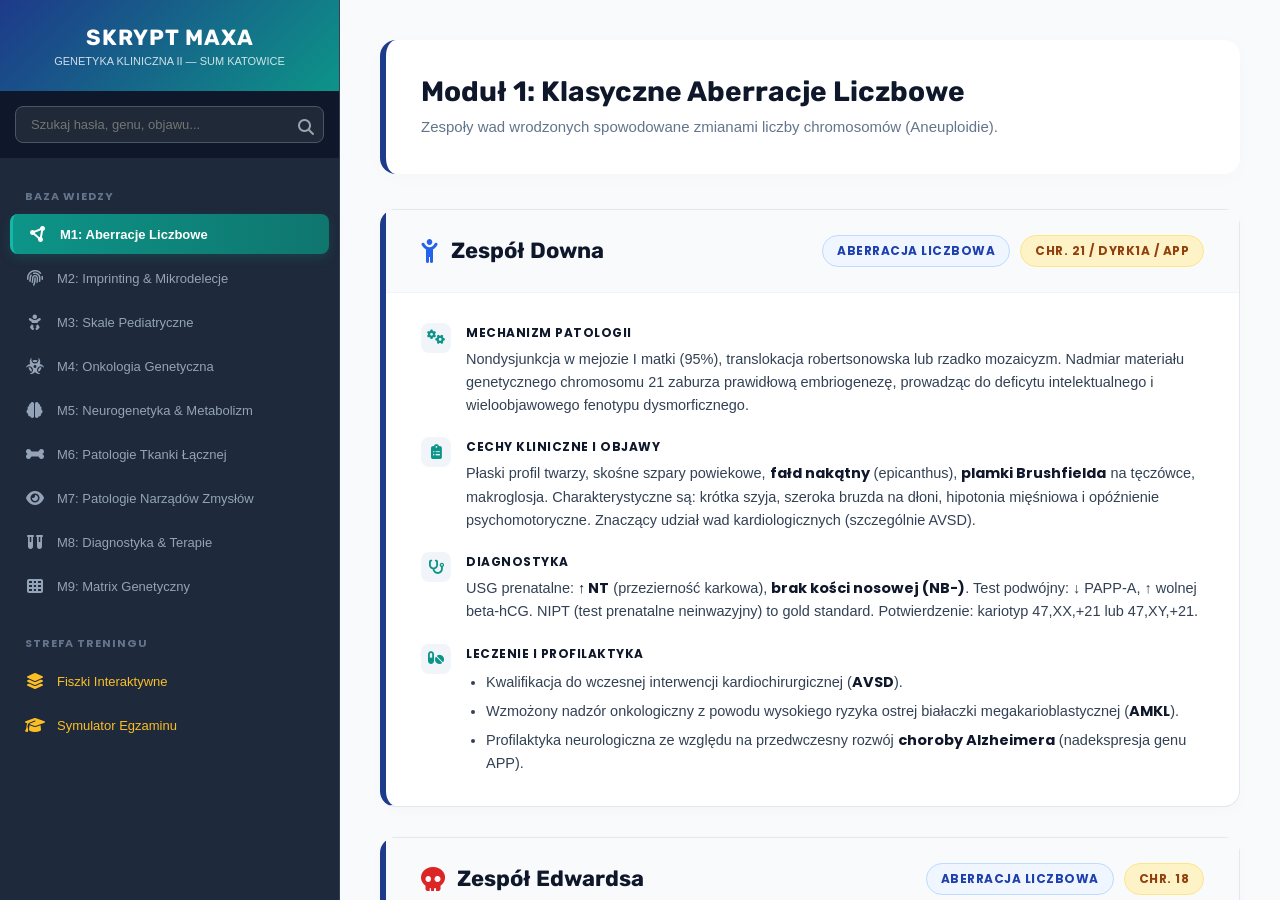
==== commit 7ea06047: "Poprawka: Usunięcie pogrubienia z całego tekstu w modułach 1 i 6-9 (samo słowa kluczowe) + uprzątnię" ====
--- a/index.html
+++ b/index.html
@@ -29,7 +29,7 @@
         body { font-family: 'Poppins', sans-serif; background-color: var(--content-bg); color: var(--text-main); display: flex; min-height: 100vh; overflow-x: hidden; }
 
         /* SIDEBAR */
-        .sidebar { width: 340px; background-color: var(--sidebar-bg); display: flex; flex-direction: column; border-right: 1px solid #334155; height: 100vh; flex-shrink: 0; position: fixed; left: 0; top: 0; bottom: 0; z-index: 100; }
+        .sidebar { width: 340px; background-color: var(--sidebar-bg); display: flex; flex-direction: column; border-right: 1px solid #334155; height: 100vh; flex-shrink: 0; position: fixed; left: 0; }
         .sidebar-header { padding: 24px; background: linear-gradient(135deg, #1e3a8a, #0d9488); color: white; text-align: center; }
         .sidebar-header h2 { font-family: 'Rubik', sans-serif; font-size: 22px; font-weight: 700; letter-spacing: 1px; }
         .sidebar-header p { font-size: 11px; opacity: 0.8; margin-top: 4px; font-weight: 500; text-transform: uppercase; }
@@ -40,7 +40,7 @@
         
         /* MENU SECTIONS & ITEMS */
         .nav-section-title { padding: 15px 15px 5px 15px; font-size: 11px; color: #64748b; font-weight: 700; text-transform: uppercase; letter-spacing: 1px; }
-        .nav-item { display: flex; align-items: center; gap: 12px; padding: 12px 15px; color: #94a3b8; text-decoration: none; border-radius: 8px; font-size: 13px; font-weight: 500; cursor: pointer; transition: all 0.2s ease; border-left: 3px solid transparent; }
+        .nav-item { display: flex; align-items: center; gap: 12px; padding: 12px 15px; color: #94a3b8; text-decoration: none; border-radius: 8px; font-size: 13px; font-weight: 500; cursor: pointer; transition: all 0.2s; }
         .nav-item:hover { background-color: #334155; color: white; }
         .nav-item.active { background: linear-gradient(90deg, #0d9488, #0f766e); color: white; font-weight: 600; box-shadow: 0 4px 12px rgba(13, 148, 136, 0.2); border-left: 3px solid #14b8a6; }
         .nav-item i { width: 20px; text-align: center; font-size: 16px; }
@@ -62,13 +62,13 @@
         .module-header.gold-header { border-left-color: #fbbf24; }
         .module-header h1 { font-family: 'Rubik', sans-serif; color: var(--text-dark); font-size: 28px; font-weight: 700; margin-bottom: 8px; }
         .module-header p { font-size: 15px; color: #64748b; line-height: 1.5; }
-        .section-title { font-family: 'Rubik', sans-serif; font-size: 20px; font-weight: 700; color: var(--text-dark); margin: 40px 0 25px 0; display: flex; align-items: center; gap: 12px; border-bottom: 2px solid #e2e8f0; padding-bottom: 10px; }
+        .section-title { font-family: 'Rubik', sans-serif; font-size: 20px; font-weight: 700; color: var(--text-dark); margin: 40px 0 25px 0; display: flex; align-items: center; gap: 12px; border-bottom: 2px solid #e2e8f0; padding-bottom: 15px; }
         .section-title i { color: var(--color-secondary); }
 
         /* HORIZONTAL CARDS */
         .list-layout { display: flex; flex-direction: column; gap: 30px; margin-bottom: 35px; width: 100%; }
         
-        .horizontal-card { background-color: white; border-radius: 16px; box-shadow: 0 4px 15px rgba(0,0,0,0.02); border: 1px solid #e2e8f0; position: relative; transition: transform 0.2s; display: flex; flex-direction: column; overflow: hidden; word-wrap: normal; overflow-wrap: break-word; word-break: normal; }
+        .horizontal-card { background-color: white; border-radius: 16px; box-shadow: 0 4px 15px rgba(0,0,0,0.02); border: 1px solid #e2e8f0; position: relative; transition: transform 0.2s; display: flex; flex-direction: column; }
         .horizontal-card:hover { transform: translateY(-3px); box-shadow: 0 10px 25px rgba(0,0,0,0.05); }
         .horizontal-card.primary { border-left: 6px solid var(--color-primary); }
         .horizontal-card.secondary { border-left: 6px solid var(--color-secondary); }
@@ -88,7 +88,7 @@
 
         .hc-body { padding: 30px 35px; display: grid; grid-template-columns: 1fr; gap: 20px; font-size: 14.5px; line-height: 1.6; color: var(--text-main); }
         .hc-section { display: flex; align-items: flex-start; gap: 15px; }
-        .hc-section-icon { width: 30px; height: 30px; background-color: #f1f5f9; border-radius: 8px; display: flex; align-items: center; justify-content: center; color: var(--color-secondary); flex-shrink: 0; font-size: 14px; margin-top: 2px; }
+        .hc-section-icon { width: 30px; height: 30px; background-color: #f1f5f9; border-radius: 8px; display: flex; align-items: center; justify-content: center; color: var(--color-secondary); flex-shrink: 0; }
         .hc-section-content { flex: 1; }
         .hc-label { font-weight: 700; color: var(--text-dark); display: block; margin-bottom: 6px; text-transform: uppercase; font-size: 12px; letter-spacing: 0.5px; }
         .hc-section-content strong { color: var(--text-dark); font-weight: 700; }
@@ -97,24 +97,24 @@
         /* TABLES */
         .table-container { background-color: white; border-radius: 16px; box-shadow: 0 4px 20px rgba(0,0,0,0.02); border: 1px solid #e2e8f0; margin-bottom: 35px; width: 100%; max-width: 100%; overflow-x: auto; }
         table { width: 100%; border-collapse: collapse; text-align: left; font-size: 14.5px; min-width: 900px; }
-        th { background-color: #f8fafc; padding: 20px 24px; font-weight: 700; color: var(--text-dark); border-bottom: 2px solid #cbd5e1; font-family: 'Rubik', sans-serif; box-shadow: 0 2px 5px rgba(0,0,0,0.03); letter-spacing: 0.3px; }
+        th { background-color: #f8fafc; padding: 20px 24px; font-weight: 700; color: var(--text-dark); border-bottom: 2px solid #cbd5e1; font-family: 'Rubik', sans-serif; box-shadow: 0 2px 5px rgba(0,0,0,0.01); }
         td { padding: 18px 24px; border-bottom: 1px solid #e2e8f0; line-height: 1.6; vertical-align: top; word-break: normal; }
         td strong { color: var(--text-dark); display: inline-flex; align-items: baseline; gap: 8px; }
         td strong i { color: var(--color-primary); font-size: 16px; flex-shrink: 0; transform: translateY(2px); }
 
         /* INTERACTIVE INTERFACES */
-        .interactive-container { background-color: white; border-radius: 16px; padding: 40px; box-shadow: 0 4px 20px rgba(0,0,0,0.02); border: 1px solid #e2e8f0; display: flex; flex-direction: column; align-items: center; justify-content: center; width: 100%; }
+        .interactive-container { background-color: white; border-radius: 16px; padding: 40px; box-shadow: 0 4px 20px rgba(0,0,0,0.02); border: 1px solid #e2e8f0; display: flex; flex-direction: column; align-items: center; }
         
         .flashcard-box { width: 100%; max-width: 800px; height: 450px; perspective: 1000px; cursor: pointer; }
         .flashcard-inner { width: 100%; height: 100%; position: relative; transform-style: preserve-3d; transition: transform 0.6s cubic-bezier(0.4, 0, 0.2, 1); }
         .flashcard-box.flipped .flashcard-inner { transform: rotateY(180deg); }
-        .card-front, .card-back { position: absolute; width: 100%; height: 100%; backface-visibility: hidden; -webkit-backface-visibility: hidden; border-radius: 20px; padding: 40px 50px; display: flex; flex-direction: column; justify-content: center; align-items: center; text-align: center; border: 2px solid #e2e8f0; overflow-y: auto; background-color: white; }
+        .card-front, .card-back { position: absolute; width: 100%; height: 100%; backface-visibility: hidden; -webkit-backface-visibility: hidden; border-radius: 20px; padding: 40px 50px; display: flex; justify-content: center; align-items: center; text-align: center; box-shadow: 0 8px 20px rgba(0,0,0,0.1); }
         .card-front { color: var(--text-dark); border-top: 8px solid #fbbf24; z-index: 2; }
         .card-back { background: linear-gradient(135deg, #1e293b, #0f172a); color: white; transform: rotateY(180deg); border-top: 8px solid #d97706; z-index: 1; }
         .card-front h3 { font-family: 'Rubik', sans-serif; font-size: 24px; font-weight: 700; line-height: 1.6; margin: auto 0; }
         .card-back p { font-size: 18px; line-height: 1.7; text-align: left; margin: auto 0; font-weight: 400; }
         .flashcard-controls { display: flex; gap: 20px; align-items: center; margin-top: 35px; }
-        .btn { background-color: white; border: 1px solid #cbd5e1; padding: 14px 28px; border-radius: 10px; font-size: 15px; font-weight: 600; color: var(--text-main); cursor: pointer; display: flex; align-items: center; gap: 8px; transition: all 0.2s ease; }
+        .btn { background-color: white; border: 1px solid #cbd5e1; padding: 14px 28px; border-radius: 10px; font-size: 15px; font-weight: 600; color: var(--text-main); cursor: pointer; display: flex; align-items: center; gap: 8px; transition: all 0.2s; }
         .btn:hover { background-color: #f1f5f9; border-color: #94a3b8; }
         .btn.primary { background: linear-gradient(135deg, #b45309, #92400e); color: white; border: none; }
         .btn.primary:hover { background: linear-gradient(135deg, #d97706, #b45309); }
@@ -125,16 +125,16 @@
         .question-card { background-color: #f8fafc; border-radius: 14px; padding: 40px; border: 1px solid #e2e8f0; width: 100%; overflow: hidden; }
         .question-text { font-family: 'Rubik', sans-serif; font-size: 18px; font-weight: 700; color: var(--text-dark); margin-bottom: 25px; line-height: 1.6; }
         .options-list { display: flex; flex-direction: column; gap: 14px; }
-        .option-item { background-color: white; border: 1px solid #e2e8f0; padding: 16px 24px; border-radius: 10px; font-size: 15px; cursor: pointer; display: flex; align-items: flex-start; gap: 15px; font-weight: 500; transition: all 0.15s ease; line-height: 1.5; word-wrap: normal; }
+        .option-item { background-color: white; border: 1px solid #e2e8f0; padding: 16px 24px; border-radius: 10px; font-size: 15px; cursor: pointer; display: flex; align-items: flex-start; gap: 14px; transition: all 0.2s; }
         .option-item:hover { background-color: #f1f5f9; border-color: #cbd5e1; }
         .option-item.correct { border-color: var(--color-success); background-color: #ecfdf5; color: #065f46; font-weight: 700; box-shadow: 0 4px 10px rgba(16, 185, 129, 0.1); }
         .option-item.wrong { border-color: var(--color-danger); background-color: #fff1f2; color: #9f1239; font-weight: 700; box-shadow: 0 4px 10px rgba(225, 29, 72, 0.1); }
-        .option-marker { width: 28px; height: 28px; border-radius: 50%; border: 2px solid #cbd5e1; display: flex; align-items: center; justify-content: center; font-size: 13px; font-weight: 700; background-color: white; flex-shrink: 0; margin-top: 2px; }
+        .option-marker { width: 28px; height: 28px; border-radius: 50%; border: 2px solid #cbd5e1; display: flex; align-items: center; justify-content: center; font-size: 13px; font-weight: 700; flex-shrink: 0; }
         .option-item.correct .option-marker { border-color: var(--color-success); background-color: var(--color-success); color: white; }
         .option-item.wrong .option-marker { border-color: var(--color-danger); background-color: var(--color-danger); color: white; }
-        .rationale-box { background-color: #fffbeb; border-left: 5px solid #fbbf24; padding: 25px; border-radius: 0 10px 10px 0; margin-top: 25px; font-size: 15px; line-height: 1.7; color: #92400e; display: none; }
+        .rationale-box { background-color: #fffbeb; border-left: 5px solid #fbbf24; padding: 25px; border-radius: 0 10px 10px 0; margin-top: 25px; font-size: 15px; line-height: 1.7; color: #92400e; }
         
-        .exam-stats { display: flex; gap: 20px; background-color: white; padding: 25px 30px; border-radius: 12px; border: 1px solid #e2e8f0; margin-bottom: 25px; width: 100%; justify-content: space-around; flex-wrap: wrap; }
+        .exam-stats { display: flex; gap: 20px; background-color: white; padding: 25px 30px; border-radius: 12px; border: 1px solid #e2e8f0; margin-bottom: 25px; width: 100%; justify-content: space-around; }
         .stat-val { font-size: 28px; font-weight: 700; color: var(--text-dark); text-align: center; }
         .stat-label { font-size: 13px; color: #64748b; font-weight: 600; text-transform: uppercase; margin-top: 4px; }
 
@@ -200,21 +200,21 @@
                             <div class="hc-section-icon"><i class="fa-solid fa-gears"></i></div>
                             <div class="hc-section-content">
                                 <span class="hc-label">Mechanizm patologii</span>
-                                Nondysjunkcja w mejozie I matki (95%), translokacja robertsonowska lub rzadko mozaicyzm. Nadmiar materiału genetycznego chromosomu 21 zaburza prawidłową embriogenezę.
-                            </div>
-                        </div>
-                        <div class="hc-section">
-                            <div class="hc-section-icon"><i class="fa-solid fa-clipboard-list"></i></div>
-                            <div class="hc-section-content">
-                                <span class="hc-label">Cechy kliniczne i Objawy</span>
-                                Płaski profil twarzy, skośne szpary powiekowe, <strong>fałd nakątny</strong> (epicanthus), <strong>plamki Brushfielda</strong> na tęczówce, makroglosja. <strong>Bruzda małpia</strong> na dłoni, <strong>bruzda sandałowa</strong> na stopach. Wady narządowe: <strong>AVSD</strong> (wspólny kanał przedsionkowo-komorowy) oraz atrezja dwunastnicy.
-                            </div>
-                        </div>
-                        <div class="hc-section">
-                            <div class="hc-section-icon"><i class="fa-solid fa-stethoscope"></i></div>
-                            <div class="hc-section-content">
-                                <span class="hc-label">Diagnostyka</span>
-                                USG prenatalne: <strong>↑ NT</strong> (przezierność karkowa), <strong>brak kości nosowej (NB-)</strong>. Test podwójny: ↓ PAPP-A, ↑ wolnej beta-hCG. NIPT. Kariotypowanie z amniopunkcji (47,XX,+21).
+                                Nondysjunkcja w mejozie I matki (95%), translokacja robertsonowska lub rzadko mozaicyzm. Nadmiar materiału genetycznego chromosomu 21 zaburza prawidłową embriogenezę, prowadząc do deficytu intelektualnego i wieloobjawowego fenotypu dysmorficznego.
+                            </div>
+                        </div>
+                        <div class="hc-section">
+                            <div class="hc-section-icon"><i class="fa-solid fa-clipboard-list"></i></div>
+                            <div class="hc-section-content">
+                                <span class="hc-label">Cechy kliniczne i Objawy</span>
+                                Płaski profil twarzy, skośne szpary powiekowe, <strong>fałd nakątny</strong> (epicanthus), <strong>plamki Brushfielda</strong> na tęczówce, makroglosja. Charakterystyczne są: krótka szyja, szeroka bruzda na dłoni, hipotonia mięśniowa i opóźnienie psychomotoryczne. Znaczący udział wad kardiologicznych (szczególnie AVSD).
+                            </div>
+                        </div>
+                        <div class="hc-section">
+                            <div class="hc-section-icon"><i class="fa-solid fa-stethoscope"></i></div>
+                            <div class="hc-section-content">
+                                <span class="hc-label">Diagnostyka</span>
+                                USG prenatalne: <strong>↑ NT</strong> (przezierność karkowa), <strong>brak kości nosowej (NB-)</strong>. Test podwójny: ↓ PAPP-A, ↑ wolnej beta-hCG. NIPT (test prenatalne neinwazyjny) to gold standard. Potwierdzenie: kariotyp 47,XX,+21 lub 47,XY,+21.
                             </div>
                         </div>
                         <div class="hc-section">
@@ -244,14 +244,14 @@
                             <div class="hc-section-icon"><i class="fa-solid fa-gears"></i></div>
                             <div class="hc-section-content">
                                 <span class="hc-label">Mechanizm patologii</span>
-                                Trisomia chromosomu 18 powstała w wyniku nierozejścia się chromatyd. Wywołuje letalne, wewnątrzmaciczne zahamowanie wzrostu (IUGR) oraz ciężkie wady narządowe.
-                            </div>
-                        </div>
-                        <div class="hc-section">
-                            <div class="hc-section-icon"><i class="fa-solid fa-clipboard-list"></i></div>
-                            <div class="hc-section-content">
-                                <span class="hc-label">Cechy kliniczne i Objawy</span>
-                                Objaw patognomoniczny: <strong>nakładanie się palców dłoni</strong> (zaciśnięte pięści). Zdeformowane <strong>stopy kołyskowe</strong> (wypukła podeszwa, wydatna pięta). Dolichocefalia, mikrognacja, nisko osadzone małżowiny uszne.
+                                Trisomia chromosomu 18 powstała w wyniku nierozejścia się chromatyd. Wywołuje letalne, wewnątrzmaciczne zahamowanie wzrostu (IUGR) oraz ciężkie wady narządów wewnętrznych.
+                            </div>
+                        </div>
+                        <div class="hc-section">
+                            <div class="hc-section-icon"><i class="fa-solid fa-clipboard-list"></i></div>
+                            <div class="hc-section-content">
+                                <span class="hc-label">Cechy kliniczne i Objawy</span>
+                                Objaw patognomoniczny: <strong>nakładanie się palców dłoni</strong> (zaciśnięte pięści). Zdeformowane <strong>stopy kołyskowe</strong> (wypukła podeszwa, wydatna pięta). Dolichocefalia, mikrognacja, nisko osadzone małżowiny uszne. Często obecne: serce - wady septalne, nerki - policystyczne, mózg - malformacje.
                             </div>
                         </div>
                         <div class="hc-section">
@@ -266,7 +266,7 @@
                             <div class="hc-section-content">
                                 <span class="hc-label">Leczenie i Kwalifikacje</span>
                                 <ul>
-                                    <li>Wada <strong>letalna</strong>. Kwalifikacja pacjenta wyłącznie do opieki <strong>paliatywnej</strong> i hospicyjnej (np. wsparcie oddechowe i żywieniowe dla poprawy komfortu).</li>
+                                    <li>Wada <strong>letalna</strong>. Kwalifikacja pacjenta wyłącznie do opieki <strong>paliatywnej</strong> i hospicyjnej (np. wsparcie oddechowe i żywieniowe).</li>
                                     <li>Brak wskazań do obciążającej chirurgii wad wrodzonych.</li>
                                 </ul>
                             </div>
@@ -294,7 +294,7 @@
                             <div class="hc-section-icon"><i class="fa-solid fa-clipboard-list"></i></div>
                             <div class="hc-section-content">
                                 <span class="hc-label">Cechy kliniczne i Objawy</span>
-                                Głębokie wady pośrodkowe: <strong>holoprozencefalia</strong>, mikroftalmia, obustronny <strong>rozszczep wargi i podniebienia</strong>. Typowa <strong>polidaktylia pozaosiowa</strong> (dodatkowy palec po stronie łokciowej) oraz ubytki skóry skalpu (<strong>cutis aplasia</strong>). 
+                                Głębokie wady pośrodkowe: <strong>holoprozencefalia</strong>, mikroftalmia, obustronny <strong>rozszczep wargi i podniebienia</strong>. Typowa <strong>polidaktilia</strong> (więcej palców), postawa w zgięciu, kardiomegalia.
                             </div>
                         </div>
                         <div class="hc-section">
@@ -330,14 +330,14 @@
                             <div class="hc-section-icon"><i class="fa-solid fa-gears"></i></div>
                             <div class="hc-section-content">
                                 <span class="hc-label">Mechanizm patologii</span>
-                                Monosomia (utrata chromosomu X) lub mozaicyzm. Utrata genu <strong>SHOX</strong> determinuje niski wzrost. Zaburzenia chromatyny skutkują szybką apoptozą pęcherzyków jajnikowych i dysgenezją gonad.
-                            </div>
-                        </div>
-                        <div class="hc-section">
-                            <div class="hc-section-icon"><i class="fa-solid fa-clipboard-list"></i></div>
-                            <div class="hc-section-content">
-                                <span class="hc-label">Cechy kliniczne i Objawy</span>
-                                Fenotyp żeński. <strong>Niski wzrost</strong>. <strong>Płetwiasta szyja</strong>, szeroka tarcza klatki piersiowej. W USG jamy brzusznej <strong>jajniki pasmowate</strong> (pierwotny brak miesiączki, bezpłodność) oraz często nerka podkowiasta. Klasyczne wady serca: <strong>koarktacja aorty (CoA)</strong> i dwupłatkowa zastawka aorty (BAV).
+                                Monosomia (utrata chromosomu X) lub mozaicyzm. Utrata genu <strong>SHOX</strong> determinuje niski wzrost. Zaburzenia chromatyny skutkują szybką apoptozą pęcherzyków jajnika.
+                            </div>
+                        </div>
+                        <div class="hc-section">
+                            <div class="hc-section-icon"><i class="fa-solid fa-clipboard-list"></i></div>
+                            <div class="hc-section-content">
+                                <span class="hc-label">Cechy kliniczne i Objawy</span>
+                                Fenotyp żeński. <strong>Niski wzrost</strong>. <strong>Płetwiasta szyja</strong>, szeroka tarcza klatki piersiowej. W USG jamy brzusznej <strong>jajniki pasmowate</strong>. Wady serca: bicuspidalna zastawka aortalna, koarktacja aorty.
                             </div>
                         </div>
                         <div class="hc-section">
@@ -354,7 +354,7 @@
                                 <ul>
                                     <li>Terapia <strong>hormonem wzrostu (rGH)</strong> wdrażana u dzieci w celu stymulacji wzrostu kośćca.</li>
                                     <li><strong>Hormonalna terapia zastępcza (HTZ)</strong> wprowadzana w okresie dojrzewania w celu indukcji cech płciowych i profilaktyki osteoporozy.</li>
-                                    <li>Kwalifikacja do profilaktycznej <strong>gonadektomii</strong> jest obowiązkowa, jeśli pacjentka posiada mozaicyzm z linią chromosomu Y, z uwagi na drastyczne ryzyko rozwoju <strong>gonadoblastomy</strong> (rozrodczaka).</li>
+                                    <li>Kwalifikacja do profilaktycznej <strong>gonadektomii</strong> jest obowiązkowa, jeśli pacjentka posiada mozaicyzm z linią chromosomu Y, z uwagi na drastyczne ryzyko rozwoju gonad guz.</li>
                                 </ul>
                             </div>
                         </div>
@@ -374,14 +374,14 @@
                             <div class="hc-section-icon"><i class="fa-solid fa-gears"></i></div>
                             <div class="hc-section-content">
                                 <span class="hc-label">Mechanizm patologii</span>
-                                Posiadanie dodatkowego chromosomu X u osoby o fenotypie męskim. Nadmierna ekspresja genów prowadzi do systematycznej degeneracji jąder, powodując pierwotny hipogonadyzm hipergonadotropowy.
-                            </div>
-                        </div>
-                        <div class="hc-section">
-                            <div class="hc-section-icon"><i class="fa-solid fa-clipboard-list"></i></div>
-                            <div class="hc-section-content">
-                                <span class="hc-label">Cechy kliniczne i Objawy</span>
-                                Fenotyp męski, charakteryzujący się <strong>proporcjami eunuchoidalnymi</strong> (nieproporcjonalnie długie kończyny). Jądra są charakterystycznie <strong>bardzo małe i twarde</strong>. Występuje obustronna <strong>ginekomastia</strong> oraz bezpłodność z powodu <strong>azoospermii</strong>.
+                                Posiadanie dodatkowego chromosomu X u osoby o fenotypie męskim. Nadmierna ekspresja genów prowadzi do systematycznej degeneracji jąder, powodując pierwotny hipogonadyzm.
+                            </div>
+                        </div>
+                        <div class="hc-section">
+                            <div class="hc-section-icon"><i class="fa-solid fa-clipboard-list"></i></div>
+                            <div class="hc-section-content">
+                                <span class="hc-label">Cechy kliniczne i Objawy</span>
+                                Fenotyp męski, charakteryzujący się <strong>proporcjami eunuchoidalnymi</strong> (nieproporcjonalnie długie kończyny). Jądra są charakterystycznie <strong>małe i twarde</strong>. Ginekomastia. Zaburzona potencja.
                             </div>
                         </div>
                         <div class="hc-section">
@@ -429,14 +429,14 @@
                             <div class="hc-section-icon"><i class="fa-solid fa-gears"></i></div>
                             <div class="hc-section-content">
                                 <span class="hc-label">Mechanizm patologii</span>
-                                Delecja na ramieniu q chromosomu 22 utykająca gen <strong>TBX1</strong>. Prowadzi to do defektu rozwoju 3. i 4. kieszonki skrzelowej w embriogenezie, zakłócając formowanie struktur grasicy, przytarczyc i łuku aorty.
-                            </div>
-                        </div>
-                        <div class="hc-section">
-                            <div class="hc-section-icon"><i class="fa-solid fa-clipboard-list"></i></div>
-                            <div class="hc-section-content">
-                                <span class="hc-label">Cechy kliniczne i Objawy</span>
-                                Klasyczny akronim <strong>CATCH-22</strong>: <strong>C</strong>ardiac defects (wady serca, np. tetralogia Fallota), <strong>A</strong>bnormal facies, <strong>T</strong>hymic hypoplasia (<strong>aplazja grasicy</strong>, ciężki niedobór limfocytów T), <strong>C</strong>left palate (rozszczep podniebienia), <strong>H</strong>ypocalcemia (brak przytarczyc wywołujący tężyczkę i <strong>drgawki</strong>).
+                                Delecja na ramieniu q chromosomu 22 utykająca gen <strong>TBX1</strong>. Prowadzi to do defektu rozwoju 3. i 4. kieszonki skrzelowej w embriogenezie, zakłócając prawidłowy rozwój tymusa, przytarczyc i serca.
+                            </div>
+                        </div>
+                        <div class="hc-section">
+                            <div class="hc-section-icon"><i class="fa-solid fa-clipboard-list"></i></div>
+                            <div class="hc-section-content">
+                                <span class="hc-label">Cechy kliniczne i Objawy</span>
+                                Klasyczny akronim <strong>CATCH-22</strong>: <strong>C</strong>ardiac defects (wady serca, np. tetralogia Fallota), <strong>A</strong>bnormal facies, <strong>T</strong>hymic aplasia (brak grasicy), <strong>C</strong>left palate, <strong>H</strong>ypocalcemia, <strong>22</strong>q11 delecja.
                             </div>
                         </div>
                         <div class="hc-section">
@@ -480,7 +480,7 @@
                             <div class="hc-section-icon"><i class="fa-solid fa-clipboard-list"></i></div>
                             <div class="hc-section-content">
                                 <span class="hc-label">Cechy kliniczne i Objawy</span>
-                                Klasyczna dysmorfia <strong>twarzy elfa</strong>. Występowanie <strong>idiopatycznej hiperkalcemii</strong> u dzieci oraz wady kardiologicznej: <strong>nadzastawkowego zwężenia aorty (SVAS)</strong>. Profil neurobehawioralny określany jako <strong>osobowość koktajlowa</strong> (nadmierna gadatliwość, bogate słownictwo przy braku logiki, brak lęku przed obcymi).
+                                Klasyczna dysmorfia <strong>twarzy elfa</strong>. Występowanie <strong>idiopatycznej hiperkalcemii</strong> u dzieci oraz wady kardiologicznej: <strong>nadzastawk aorty</strong>.
                             </div>
                         </div>
                         <div class="hc-section">
@@ -516,14 +516,14 @@
                             <div class="hc-section-icon"><i class="fa-solid fa-gears"></i></div>
                             <div class="hc-section-content">
                                 <span class="hc-label">Mechanizm patologii</span>
-                                Gen <strong>UBE3A</strong> (kodujący neuroswoistą ligazę) ulega zjawisku piętnowania. Aktywna w OUN jest wyłącznie matczyna kopia. Zespół wywołany jest utratą <strong>kopii matczynej</strong>.
-                            </div>
-                        </div>
-                        <div class="hc-section">
-                            <div class="hc-section-icon"><i class="fa-solid fa-clipboard-list"></i></div>
-                            <div class="hc-section-content">
-                                <span class="hc-label">Cechy kliniczne i Objawy</span>
-                                Fenotyp tzw. <strong>Happy Puppet Syndrome</strong> (szczęśliwej kukiełki). Niesprowokowane napady śmiechu, ataksja chodu (na szerokiej podstawie). Charakteryzuje się <strong>brakiem mowy</strong> werbalnej, ciężką niepełnosprawnością intelektualną oraz padaczką.
+                                Gen <strong>UBE3A</strong> (kodujący neuroswoistą ligazę) ulega zjawisku piętnowania. Aktywna w OUN jest wyłącznie matczyna kopia. Zespół wywołany jest utratą aktywności tego genu z chromosomu ojcowskiego.
+                            </div>
+                        </div>
+                        <div class="hc-section">
+                            <div class="hc-section-icon"><i class="fa-solid fa-clipboard-list"></i></div>
+                            <div class="hc-section-content">
+                                <span class="hc-label">Cechy kliniczne i Objawy</span>
+                                Fenotyp tzw. <strong>Happy Puppet Syndrome</strong> (szczęśliwej kukiełki). Niesprowokowane napady śmiechu, ataksja chodu (na szerokiej podstawie). Charakteryzuje się brakiem mowy werbalnej, ciężką niepełnosprawnością intelektualną oraz padaczką.
                             </div>
                         </div>
                         <div class="hc-section">
@@ -559,14 +559,14 @@
                             <div class="hc-section-icon"><i class="fa-solid fa-gears"></i></div>
                             <div class="hc-section-content">
                                 <span class="hc-label">Mechanizm patologii</span>
-                                Odwrotność Z. Angelmana. Utrata genów (m.in. <strong>SNRPN</strong>), których ekspresja następuje wyłącznie z <strong>chromosomu ojcowskiego</strong>. Doprowadza do ciężkiej dysregulacji ośrodka sytości w podwzgórzu mózgu.
-                            </div>
-                        </div>
-                        <div class="hc-section">
-                            <div class="hc-section-icon"><i class="fa-solid fa-clipboard-list"></i></div>
-                            <div class="hc-section-content">
-                                <span class="hc-label">Cechy kliniczne i Objawy</span>
-                                Przebieg choroby ulega zmianie. W fazie noworodkowej stwierdza się głęboką hipotonię mięśniową ("floppy infant"). W okresie wczesnodziecięcym pojawia się <strong>hiperfagia</strong> (niepohamowany, wilczy głód) prowadząca błyskawicznie do patologicznej otyłości. Widoczny hipogonadyzm oraz małe dłonie i stopy.
+                                Odwrotność Z. Angelmana. Utrata genów (m.in. <strong>SNRPN</strong>), których ekspresja następuje wyłącznie z <strong>chromosomu ojcowskiego</strong>. Doprowadza to do zaburzenia sytości i temperaturnictwa.
+                            </div>
+                        </div>
+                        <div class="hc-section">
+                            <div class="hc-section-icon"><i class="fa-solid fa-clipboard-list"></i></div>
+                            <div class="hc-section-content">
+                                <span class="hc-label">Cechy kliniczne i Objawy</span>
+                                Przebieg choroby ulega zmianie. W fazie noworodkowej stwierdza się głęboką hipotonię mięśniową ("floppy infant"). W okresie wczesnodziecięcym pojawia się nienasycone pożądanie jedzenia prowadzące do otyłości.
                             </div>
                         </div>
                         <div class="hc-section">
@@ -581,7 +581,7 @@
                             <div class="hc-section-content">
                                 <span class="hc-label">Leczenie i Kwalifikacje</span>
                                 <ul>
-                                    <li>Terapia <strong>hormonem wzrostu (rGH)</strong> – poprawia skład ciała, zwiększając stosunek tkanki mięśniowej do tłuszczowej. Wymaga wcześniejszego wykluczenia bezdechów sennych.</li>
+                                    <li>Terapia <strong>hormonem wzrostu (rGH)</strong> – poprawia skład ciała, zwiększając stosunek tkanki mięśniowej do tłuszczowej. Wymaga wcześniejszych badań w kierunku nowotworu.</li>
                                     <li>Bezwzględny nadzór behawioralny i dietetyczny (fizyczne blokowanie dostępu do jedzenia).</li>
                                 </ul>
                             </div>
@@ -602,14 +602,14 @@
                             <div class="hc-section-icon"><i class="fa-solid fa-gears"></i></div>
                             <div class="hc-section-content">
                                 <span class="hc-label">Mechanizm patologii</span>
-                                Zespół nadmiernego rozrostu wywołany zaburzeniami wzoru metylacji na chromosomie 11. Skutkuje nadekspresją insulinopodobnego czynnika wzrostu 2 (<strong>IGF2</strong>) oraz osłabieniem genów supresorowych.
-                            </div>
-                        </div>
-                        <div class="hc-section">
-                            <div class="hc-section-icon"><i class="fa-solid fa-clipboard-list"></i></div>
-                            <div class="hc-section-content">
-                                <span class="hc-label">Cechy kliniczne i Objawy</span>
-                                Rozpoznawany po wystąpieniu: makrosomii, połowiczego przerostu ciała (hemihipertrofii), <strong>makroglosji</strong> oraz przepukliny pępowinowej (omphalocele). Typowa hipoglikemia noworodkowa oraz pionowe bruzdy na płatkach usznych.
+                                Zespół nadmiernego rozrostu wywołany zaburzeniami wzoru metylacji na chromosomie 11. Skutkuje nadekspresją insulinopodobnego czynnika wzrostu 2 (<strong>IGF2</strong>).
+                            </div>
+                        </div>
+                        <div class="hc-section">
+                            <div class="hc-section-icon"><i class="fa-solid fa-clipboard-list"></i></div>
+                            <div class="hc-section-content">
+                                <span class="hc-label">Cechy kliniczne i Objawy</span>
+                                Rozpoznawany po wystąpieniu: makrosomii, połowiczego przerostu ciała (hemihipertrofii), <strong>makroglosji</strong> oraz przepukliny pępowinowej (omphalocele).
                             </div>
                         </div>
                         <div class="hc-section">
@@ -633,892 +633,6 @@
                     </div>
                 </div>
 
-            </div>
-        </div>
-
-        <!-- MODUŁ 3: SKALE KLINICZNE -->
-        <div id="mod3" class="content-tab">
-            <div class="module-header">
-                <h1>Moduł 3: Skale Kliniczne Stosowane w Pediatrii</h1>
-                <p>Narzędzia diagnostyczne, ocena rozwoju, dysmorfii i algorytmy klasyfikacyjne.</p>
-            </div>
-            <div class="list-layout">
-                
-                <div class="horizontal-card primary">
-                    <div class="hc-header">
-                        <div class="hc-title"><i class="fa-solid fa-star" style="color: #2563eb;"></i> Skala Apgar</div>
-                        <div class="hc-badges"><span class="card-badge badge-ad">Ocena Noworodka</span></div>
-                    </div>
-                    <div class="hc-body">
-                        <div class="hc-section">
-                            <div class="hc-section-icon"><i class="fa-solid fa-clipboard-list"></i></div>
-                            <div class="hc-section-content">
-                                Służy do szybkiej oceny parametrów życiowych noworodka po porodzie. Oceniana w 1., 3., 5. minucie życia. Skala od 0 do 10 punktów (wysoki wynik to prawidłowy stan).
-                            </div>
-                        </div>
-                        <div class="hc-section">
-                            <div class="hc-section-icon"><i class="fa-solid fa-list-check"></i></div>
-                            <div class="hc-section-content">
-                                <strong>Kryteria (A-P-G-A-R):</strong> Wygląd skóry (Appearance), Tętno (Pulse), Reakcja na bodźce (Grimace), Napięcie mięśniowe (Activity), Oddychanie (Respiration).
-                            </div>
-                        </div>
-                    </div>
-                </div>
-
-                <div class="horizontal-card primary">
-                    <div class="hc-header">
-                        <div class="hc-title"><i class="fa-solid fa-lungs" style="color: #2563eb;"></i> Skala Silvermana-Andersena</div>
-                        <div class="hc-badges"><span class="card-badge badge-ad">Ocena Oddychania</span></div>
-                    </div>
-                    <div class="hc-body">
-                        <div class="hc-section">
-                            <div class="hc-section-icon"><i class="fa-solid fa-clipboard-list"></i></div>
-                            <div class="hc-section-content">
-                                Ocena stopnia niewydolności oddechowej noworodków. <strong>Wysoki wynik oznacza ciężką niewydolność</strong> i złe rokowanie.
-                            </div>
-                        </div>
-                        <div class="hc-section">
-                            <div class="hc-section-icon"><i class="fa-solid fa-list-check"></i></div>
-                            <div class="hc-section-content">
-                                <strong>Kryteria:</strong> Poruszanie skrzydełek nosa, stękanie wydechowe, zapadanie się mostka, wciąganie przestrzeni międzyżebrowych, ocena asynchronii ruchów klatki piersiowej i brzucha.
-                            </div>
-                        </div>
-                    </div>
-                </div>
-
-                <div class="horizontal-card primary">
-                    <div class="hc-header">
-                        <div class="hc-title"><i class="fa-solid fa-venus-mars" style="color: #2563eb;"></i> Skala Tannera</div>
-                        <div class="hc-badges"><span class="card-badge badge-ad">Dojrzewanie płciowe</span></div>
-                    </div>
-                    <div class="hc-body">
-                        <div class="hc-section">
-                            <div class="hc-section-icon"><i class="fa-solid fa-clipboard-list"></i></div>
-                            <div class="hc-section-content">
-                                Wykorzystywana w endokrynologii do oceny faz dojrzewania morfologicznego (kluczowa m.in. w zespołach Turnera i Klinefeltera).
-                            </div>
-                        </div>
-                        <div class="hc-section">
-                            <div class="hc-section-icon"><i class="fa-solid fa-list-check"></i></div>
-                            <div class="hc-section-content">
-                                <strong>Klasyfikacja:</strong> 5-stopniowy podział (Stadia I-V). U dziewczynek ocenia rozwój gruczołów piersiowych i owłosienia łonowego. U chłopców rozwój objętości jąder, prącia oraz owłosienia.
-                            </div>
-                        </div>
-                    </div>
-                </div>
-
-                <div class="horizontal-card primary">
-                    <div class="hc-header">
-                        <div class="hc-title"><i class="fa-solid fa-eye" style="color: #2563eb;"></i> Skala Glasgow (GCS)</div>
-                        <div class="hc-badges"><span class="card-badge badge-ad">Stan Świadomości</span></div>
-                    </div>
-                    <div class="hc-body">
-                        <div class="hc-section">
-                            <div class="hc-section-icon"><i class="fa-solid fa-clipboard-list"></i></div>
-                            <div class="hc-section-content">
-                                Ujednolicona ocena poziomu przytomności i reaktywności po urazach. Zakres punktacji: 3 (głęboka śpiączka) do 15 (pełna świadomość).
-                            </div>
-                        </div>
-                        <div class="hc-section">
-                            <div class="hc-section-icon"><i class="fa-solid fa-list-check"></i></div>
-                            <div class="hc-section-content">
-                                <strong>Trzy filary oceny:</strong> Otwieranie oczu (spontaniczne bądź na bodziec, max 4), odpowiedź słowna (max 5), odpowiedź ruchowa na wezwanie (max 6).
-                            </div>
-                        </div>
-                    </div>
-                </div>
-
-                <div class="horizontal-card primary">
-                    <div class="hc-header">
-                        <div class="hc-title"><i class="fa-solid fa-magnifying-glass" style="color: #2563eb;"></i> Skala Ferrimana-Gallweya</div>
-                        <div class="hc-badges"><span class="card-badge badge-ad">Hirsutyzm</span></div>
-                    </div>
-                    <div class="hc-body">
-                        <div class="hc-section">
-                            <div class="hc-section-icon"><i class="fa-solid fa-clipboard-list"></i></div>
-                            <div class="hc-section-content">
-                                Półilościowa diagnostyka nadmiernego owłosienia androgennego. Wdrażana w zespole PCOS oraz w przebiegu <strong>wrodzonego przerostu nadnerczy (CAH)</strong>.
-                            </div>
-                        </div>
-                        <div class="hc-section">
-                            <div class="hc-section-icon"><i class="fa-solid fa-list-check"></i></div>
-                            <div class="hc-section-content">
-                                <strong>Kryteria:</strong> Ocena włosów terminalnych w 9 obszarach wrażliwych na androgeny (np. warga górna, klatka piersiowa). Wynik całkowity u rasy kaukaskiej <strong>&gt;8</strong> definiuje kliniczny hirsutyzm.
-                            </div>
-                        </div>
-                    </div>
-                </div>
-
-            </div>
-        </div>
-
-        <!-- MODUŁ 4: ONKOLOGIA GENETYCZNA -->
-        <div id="mod4" class="content-tab">
-            <div class="module-header">
-                <h1>Moduł 4: Onkologia Genetyczna i Zespoły Predyspozycji</h1>
-                <p>Dziedziczne zespoły nowotworowe, defekty genów supresorowych i protoonkogenów.</p>
-            </div>
-            <div class="list-layout">
-                
-                <div class="horizontal-card danger">
-                    <div class="hc-header">
-                        <div class="hc-title"><i class="fa-solid fa-ribbon" style="color: #be123c;"></i> Zespół Li-Fraumeni (LFS)</div>
-                        <div class="hc-badges">
-                            <span class="card-badge badge-ad">Autosomalny Dominujący</span>
-                            <span class="card-badge badge-gene">Gen TP53</span>
-                        </div>
-                    </div>
-                    <div class="hc-body">
-                        <div class="hc-section">
-                            <div class="hc-section-icon"><i class="fa-solid fa-gears"></i></div>
-                            <div class="hc-section-content">
-                                <span class="hc-label">Mechanizm patologii</span>
-                                Germinalna mutacja z inaktywacją genu supresorowego <strong>TP53</strong> ("strażnika genomu"). W komórce ulega dezaktywacji mechanizm zatrzymywania cyklu podziałowego i apoptozy. Uszkodzone komórki ulegają proliferacji nowotworowej.
-                            </div>
-                        </div>
-                        <div class="hc-section">
-                            <div class="hc-section-icon"><i class="fa-solid fa-clipboard-list"></i></div>
-                            <div class="hc-section-content">
-                                <span class="hc-label">Cechy kliniczne i Objawy</span>
-                                Zespół wolny od wad dysmorfologicznych. Cechuje go wieloogniskowa predyspozycja do wczesnych nowotworów pierwotnych. Charakterystyczne są: mięsaki tkanek miękkich (osteosarcoma), bardzo wczesny rak sutka, nowotwory OUN i kory nadnerczy oraz dziecięce białaczki.
-                            </div>
-                        </div>
-                        <div class="hc-section">
-                            <div class="hc-section-icon"><i class="fa-solid fa-stethoscope"></i></div>
-                            <div class="hc-section-content">
-                                <span class="hc-label">Diagnostyka</span>
-                                Weryfikacja na podstawie genetycznych <strong>Kryteriów Chompreta</strong> oraz wykonania panelu WES w kierunku mutacji TP53 (17p13).
-                            </div>
-                        </div>
-                        <div class="hc-section">
-                            <div class="hc-section-icon"><i class="fa-solid fa-pills"></i></div>
-                            <div class="hc-section-content">
-                                <span class="hc-label">Leczenie i Profilaktyka</span>
-                                <ul>
-                                    <li>Obowiązuje restrykcyjny <strong>zakaz stosowania radioterapii</strong> diagnostycznej i leczniczej (brak białka p53 uniemożliwia naprawę popromiennych uszkodzeń DNA, powodując natychmiastowe nowotwory wtórne).</li>
-                                    <li>Kwalifikacja kobiet do wczesnej, <strong>profilaktycznej obustronnej mastektomii</strong>.</li>
-                                    <li>Coroczny, ścisły nadzór rezonansu magnetycznego całego ciała (Whole-Body MRI).</li>
-                                </ul>
-                            </div>
-                        </div>
-                    </div>
-                </div>
-
-                <div class="horizontal-card danger">
-                    <div class="hc-header">
-                        <div class="hc-title"><i class="fa-solid fa-dna" style="color: #be123c;"></i> Zespół MEN2</div>
-                        <div class="hc-badges">
-                            <span class="card-badge badge-ad">Autosomalny Dominujący</span>
-                            <span class="card-badge badge-gene">Protoonkogen RET</span>
-                        </div>
-                    </div>
-                    <div class="hc-body">
-                        <div class="hc-section">
-                            <div class="hc-section-icon"><i class="fa-solid fa-gears"></i></div>
-                            <div class="hc-section-content">
-                                <span class="hc-label">Mechanizm patologii</span>
-                                Wynika z punktowej <strong>mutacji aktywującej (gain-of-function)</strong> w obrębie protoonkogenu <strong>RET</strong> kodującego kinazę tyrozynową. Skutkuje to samoczynną i ciągłą transmisją sygnału prowzrostowego bez udziału liganda. To wyjątek wśród dziedzicznych zespołów – nie jest defektem genu supresorowego.
-                            </div>
-                        </div>
-                        <div class="hc-section">
-                            <div class="hc-section-icon"><i class="fa-solid fa-clipboard-list"></i></div>
-                            <div class="hc-section-content">
-                                <span class="hc-label">Cechy kliniczne i Objawy</span>
-                                Obciąża 100% ryzykiem rozwoju agresywnego <strong>raka rdzeniastego tarczycy (MTC)</strong> oraz znacznym ryzykiem guza chromochłonnego nadnerczy (pheochromocytoma). Wariant <strong>MEN2B</strong> dodatkowo manifestuje się marfanoidalną sylwetką, nerwiakami śluzówek na języku <strong>bez współistnienia nadczynności przytarczyc</strong> (obecnej typowo w MEN2A).
-                            </div>
-                        </div>
-                        <div class="hc-section">
-                            <div class="hc-section-icon"><i class="fa-solid fa-stethoscope"></i></div>
-                            <div class="hc-section-content">
-                                <span class="hc-label">Diagnostyka</span>
-                                W wywiadzie biochemicznym patologicznie podwyższone osoczowe stężenia kalcytoniny i metanefryn. Potwierdzenie uzyskane w celowanym sekwencjonowaniu genu RET.
-                            </div>
-                        </div>
-                        <div class="hc-section">
-                            <div class="hc-section-icon"><i class="fa-solid fa-pills"></i></div>
-                            <div class="hc-section-content">
-                                <span class="hc-label">Leczenie i Profilaktyka</span>
-                                <ul>
-                                    <li>Kwalifikacja do bardzo wczesnej <strong>profilaktycznej, całkowitej tyreoidektomii</strong> u dzieci (zależnie od kodonu, najczęściej między 1. a 5. r.ż.) po wykryciu mutacji.</li>
-                                    <li>Bezwzględny wymóg <strong>wykluczenia guza chromochłonnego</strong> przed jakąkolwiek interwencją chirurgiczną, w celu uniknięcia wstrząsu i przełomu nadciśnieniowego na stole operacyjnym.</li>
-                                </ul>
-                            </div>
-                        </div>
-                    </div>
-                </div>
-
-                <div class="horizontal-card danger">
-                    <div class="hc-header">
-                        <div class="hc-title"><i class="fa-solid fa-eye" style="color: #be123c;"></i> Retinoblastoma / Guz Wilmsa <i class="fa-solid fa-kidneys" style="color: #be123c; margin-left: 8px;"></i></div>
-                        <div class="hc-badges">
-                            <span class="card-badge badge-ad">AD / Dwa uderzenia</span>
-                            <span class="card-badge badge-gene">RB1 / WT1</span>
-                        </div>
-                    </div>
-                    <div class="hc-body">
-                        <div class="hc-section">
-                            <div class="hc-section-icon"><i class="fa-solid fa-gears"></i></div>
-                            <div class="hc-section-content">
-                                <span class="hc-label">Mechanizm patologii</span>
-                                <strong>Retinoblastoma:</strong> Modelowy przykład <strong>teorii dwóch uderzeń Knudsona</strong>. Wrodzona mutacja (1. uderzenie) w genie supresorowym <strong>RB1</strong>, kontrolującym fazę G1/S, wymaga nabytej mutacji somatycznej (2. uderzenie) drugiego allelu w celu onkogenezy. <strong>Guz Wilmsa:</strong> Defekt genu <strong>WT1</strong> skutkujący nowotworzeniem różnicujących się kłębuszków nerkowych.
-                            </div>
-                        </div>
-                        <div class="hc-section">
-                            <div class="hc-section-icon"><i class="fa-solid fa-clipboard-list"></i></div>
-                            <div class="hc-section-content">
-                                <span class="hc-label">Cechy kliniczne i Objawy</span>
-                                <strong>Retinoblastoma:</strong> Manifestuje się patognomonicznym objawem <strong>leukokorii (białego odblasku źrenicy)</strong> widocznym na zdjęciach. Formy dziedziczne cechują się guzami obustronnymi. <strong>Guz Wilmsa:</strong> Złośliwy i duży lity guz nerki diagnozowany u małych dzieci. Może pojawiać się w pakiecie wad <strong>Zespołu WAGR</strong> (Guz Wilmsa, Aniridia/brak tęczówki, Wady układu moczowo-płciowego, Opóźnienie rozwoju).
-                            </div>
-                        </div>
-                        <div class="hc-section">
-                            <div class="hc-section-icon"><i class="fa-solid fa-stethoscope"></i></div>
-                            <div class="hc-section-content">
-                                <span class="hc-label">Diagnostyka</span>
-                                Oftalmoskopia dna oka przy siatkówczaku. Przy guzie Wilmsa badania ultrasonograficzne (zakaz głębokiej palpacji jamy brzusznej z uwagi na ryzyko pęknięcia torebki guza i rozsiewu komórek).
-                            </div>
-                        </div>
-                        <div class="hc-section">
-                            <div class="hc-section-icon"><i class="fa-solid fa-pills"></i></div>
-                            <div class="hc-section-content">
-                                <span class="hc-label">Leczenie i Profilaktyka</span>
-                                <ul>
-                                    <li>Leczenie neoadjuwantowe chemioterapią lub laseroterapią. W przypadkach skrajnych konieczność <strong>enukleacji</strong> (amputacji gałki ocznej).</li>
-                                    <li>Przy Guzie Wilmsa: radykalna <strong>nefrektomia</strong> oparta o protokoły chirurgiczne i onkologiczne (SIOP).</li>
-                                </ul>
-                            </div>
-                        </div>
-                    </div>
-                </div>
-
-                <div class="horizontal-card danger">
-                    <div class="hc-header">
-                        <div class="hc-title"><i class="fa-solid fa-disease" style="color: #be123c;"></i> Zespoły Jelita Grubego (FAP & Lynch)</div>
-                        <div class="hc-badges">
-                            <span class="card-badge badge-ad">Autosomalny Dominujący</span>
-                            <span class="card-badge badge-gene">APC / MLH1, MSH2</span>
-                        </div>
-                    </div>
-                    <div class="hc-body">
-                        <div class="hc-section">
-                            <div class="hc-section-icon"><i class="fa-solid fa-gears"></i></div>
-                            <div class="hc-section-content">
-                                <span class="hc-label">Mechanizm patologii</span>
-                                <strong>FAP (Rodzinna polipowatość):</strong> Inaktywacja genu supresorowego <strong>APC</strong> (zaburzenia ścieżki beta-kateniny), powodująca postępującą hiperplazję śluzówki i wytworzenie tysięcy gruczolaków. <strong>Zespół Lyncha (HNPCC):</strong> Mutacje w obrębie genów naprawy błędów parowania zasad DNA (<strong>MMR - np. MLH1, MSH2</strong>), powodujące niestabilność mikrosatelitarną (MSI) i bardzo wczesną transformację raka de novo (omijającą powolny etap polipa).
-                            </div>
-                        </div>
-                        <div class="hc-section">
-                            <div class="hc-section-icon"><i class="fa-solid fa-clipboard-list"></i></div>
-                            <div class="hc-section-content">
-                                <span class="hc-label">Cechy kliniczne i Objawy</span>
-                                <strong>FAP:</strong> Rozwój od młodości dziesiątek, a nawet tysięcy łagodnych gruczolaków jelita ulegających <strong>100% złośliwej progresji</strong>. <strong>Zespół Lyncha:</strong> Dominacja wcześnie zapoczątkowanych, bezpolipowych nowotworów głównie po prawej stronie okrężnicy. Skrajnie obciąża pacjentki zwiększonym występowaniem pierwotnego <strong>raka endometrium (macicy)</strong>.
-                            </div>
-                        </div>
-                        <div class="hc-section">
-                            <div class="hc-section-icon"><i class="fa-solid fa-stethoscope"></i></div>
-                            <div class="hc-section-content">
-                                <span class="hc-label">Diagnostyka</span>
-                                Diagnoza oparta o Kryteria Amsterdamskie (wywiad nowotworowy), z wykorzystaniem testów immunohistochemicznych wycinków bioptatu dla białek MMR (Lynch). Weryfikacja genetyczna dla obydwu jednostek w teście WES z krwi obwodowej. Wczesna <strong>kolonoskopia</strong> jest wymogiem u obciążonych rodzin.
-                            </div>
-                        </div>
-                        <div class="hc-section">
-                            <div class="hc-section-icon"><i class="fa-solid fa-pills"></i></div>
-                            <div class="hc-section-content">
-                                <span class="hc-label">Leczenie i Profilaktyka</span>
-                                <ul>
-                                    <li>Kwalifikacja pacjentów z potwierdzonym FAP do bezwzględnej, <strong>profilaktycznej proktokolektomii</strong> we wczesnej dorosłości w celu ustrzeżenia przed pewnym rozsiewem inwazyjnego nowotworu.</li>
-                                    <li>U pacjentek z zespołem Lyncha rozważa się planową, obustronną histerektomię po ustaniu potrzeb rozrodczych z uwagi na drastyczne ryzyko rozwoju <strong>raka trzonu macicy</strong>.</li>
-                                </ul>
-                            </div>
-                        </div>
-                    </div>
-                </div>
-
-            </div>
-        </div>
-
-        <!-- MODUŁ 5: NEUROGENETYKA & METABOLIZM -->
-        <div id="mod5" class="content-tab">
-            <div class="module-header">
-                <h1>Moduł 5: Neurogenetyka, Mutacje Dynamiczne i Bloki Metaboliczne</h1>
-                <p>Schorzenia neurodegeneracyjne, ekspansje powtórzeń tripletów oraz wrodzone wady metabolizmu wynikające z dziedzicznych deficytów enzymatycznych.</p>
-            </div>
-            
-            <h3 class="section-title"><i class="fa-solid fa-brain"></i> Mutacje Dynamiczne i Choroby OUN</h3>
-            <div class="list-layout">
-                
-                <div class="horizontal-card warning">
-                    <div class="hc-header">
-                        <div class="hc-title"><i class="fa-solid fa-brain" style="color: #e11d48;"></i> Choroba Huntingtona (HD)</div>
-                        <div class="hc-badges">
-                            <span class="card-badge badge-ad">Mutacja Dynamiczna (AD)</span>
-                            <span class="card-badge badge-gene">Gen HTT (CAG >36)</span>
-                        </div>
-                    </div>
-                    <div class="hc-body">
-                        <div class="hc-section">
-                            <div class="hc-section-icon"><i class="fa-solid fa-gears"></i></div>
-                            <div class="hc-section-content">
-                                <span class="hc-label">Mechanizm patologii</span>
-                                Klasyczny przykład mutacji dynamicznej dziedziczonej autosomalnie dominująco (AD). Błąd polimerazy w rejonie genu <strong>HTT (huntingtyny)</strong> skutkuje drastyczną rozbudową bloków sekwencji nukleotydowych. Zdekodowane fragmenty kwasu glutaminowego układają się w szkodliwe agregaty (powyżej wymiaru <strong>CAG &gt; 36</strong> powtórzeń), uszkadzając wybrane ośrodki kontroli motorycznej – przede wszystkim zwoje podstawy w prążkowiu. Chorobę charakteryzuje <strong>zjawisko antycypacji</strong> (pogłębienie wyrazistości deficytów w nowych pokoleniach przy dziedziczeniu na <strong>linii ojcowskiej</strong>).
-                            </div>
-                        </div>
-                        <div class="hc-section">
-                            <div class="hc-section-icon"><i class="fa-solid fa-clipboard-list"></i></div>
-                            <div class="hc-section-content">
-                                <span class="hc-label">Cechy kliniczne i Objawy</span>
-                                Manifestacja kliniczna zapoczątkowana zwykle w 3.-4. dekadzie życia, prezentująca tzw. <strong>Triadę Objawów</strong>:
-                                <ul>
-                                    <li>Zaburzenia motoryki, manifestujące się w postaci mimowolnych rzutów tułowia, kończyn i grymasów mięśniowych (<strong>ruchy pląsawicze</strong>).</li>
-                                    <li>Drastyczne i niepohamowane otępienie pamięciowe, degradacja sprawności poznawczych, ostatecznie redukujące sprawność psychiczną do stanu całkowitej demencji.</li>
-                                    <li>Ostre dolegliwości psychiatryczne pod postacią urojeniowej, apatycznej depresji wczesnej, będącej zwiastunem początku diagnozy.</li>
-                                </ul>
-                            </div>
-                        </div>
-                        <div class="hc-section">
-                            <div class="hc-section-icon"><i class="fa-solid fa-stethoscope"></i></div>
-                            <div class="hc-section-content">
-                                <span class="hc-label">Diagnostyka</span>
-                                Ocena wielkości ekspansji tripletowej za pomocą technik pomiarowych <strong>PCR</strong> analizującej z krwi parametry długości u pacjentów obciążonych rodzinnie.
-                            </div>
-                        </div>
-                        <div class="hc-section">
-                            <div class="hc-section-icon"><i class="fa-solid fa-pills"></i></div>
-                            <div class="hc-section-content">
-                                <span class="hc-label">Leczenie i Profilaktyka</span>
-                                Zespół całkowicie wolny od sprawdzonych terapii celowanych lub farmacji naprawczej. Interwencja pozostaje absolutnie paliatywno-symptomatyczna, z wdrożeniem medykamentów przeciwdepresyjnych i neuroleptyków celowanych na tymczasowe minimalizowanie wyrzutów ruchów pląsawiczych.
-                            </div>
-                        </div>
-                    </div>
-                </div>
-
-                <div class="horizontal-card warning">
-                    <div class="hc-header">
-                        <div class="hc-title"><i class="fa-solid fa-wheelchair" style="color: #e11d48;"></i> Leukodystrofia Metachromatyczna (MLD)</div>
-                        <div class="hc-badges">
-                            <span class="card-badge badge-ar">Lizosomalna / AR</span>
-                            <span class="card-badge badge-gene">Niedobór ARSA</span>
-                        </div>
-                    </div>
-                    <div class="hc-body">
-                        <div class="hc-section">
-                            <div class="hc-section-icon"><i class="fa-solid fa-gears"></i></div>
-                            <div class="hc-section-content">
-                                <span class="hc-label">Mechanizm patologii</span>
-                                Autosomalnie recesywna, genetycznie modyfikowana patologia w spichrzaniu lizosomalnym. Znaczny brak lub niedomiar funkcjonalnego enzymu <strong>arylosulfatazy A (ARSA)</strong> uniemożliwia biodegradację sfingolipidów, czego efektem jest potężne spiętrzanie komórkowe resztek <strong>sulfatydów</strong>. Te trujące agregaty przerywają łączność obwodów poprzez niszczenie struktur tłuszczowych mieliny – skutkując nieodwracalną <strong>demielinizacją</strong> we włóknach somatycznych OUN.
-                            </div>
-                        </div>
-                        <div class="hc-section">
-                            <div class="hc-section-icon"><i class="fa-solid fa-clipboard-list"></i></div>
-                            <div class="hc-section-content">
-                                <span class="hc-label">Cechy kliniczne i Objawy</span>
-                                Manifestacja kliniczna objawia opartą na powoli zarysowującym się schemacie upośledzeń ułożonym w wymiar <strong>Triady</strong>:
-                                <ul>
-                                    <li>Zaawansowane, pogarszające mechanikę stóp – postępujące <strong>zaburzenia chodu</strong> u nowo rozwiniętego dziecka.</li>
-                                    <li>Porażenie kończyn, zmieniające stany osłabienia od <strong>sztywniejącej spastyczności</strong> do wiotkiej niedowładności w pozycjach oparcia.</li>
-                                    <li>Dogłębny, dewastujący <strong>regres zdolności intelektualnych</strong> oraz pogarszający parametry napadowe OUN z padaczką i apatią do otoczenia.</li>
-                                </ul>
-                            </div>
-                        </div>
-                        <div class="hc-section">
-                            <div class="hc-section-icon"><i class="fa-solid fa-stethoscope"></i></div>
-                            <div class="hc-section-content">
-                                <span class="hc-label">Diagnostyka</span>
-                                Diagnoza na potwierdzenie oparta we wynikach badania braku miana arylosulfatazy w krwinkach obwodowych podparta wynikiem analiz WES. Klasyczne, referencyjne poświadczenie obrazowe z rezonansu (MRI) ujawnia obszerne pola uszkodzonej całkowicie tkanki istoty białej mózgowia demielinizacji.
-                            </div>
-                        </div>
-                        <div class="hc-section">
-                            <div class="hc-section-icon"><i class="fa-solid fa-pills"></i></div>
-                            <div class="hc-section-content">
-                                <span class="hc-label">Leczenie i Profilaktyka</span>
-                                <ul>
-                                    <li>Kwalifikacja o wąskim profilu do potencjalnie niebezpiecznego leczenia wstrzymującego rozpad osłon poprzez wdrażany u alogenicznego obcego dawcy przeszczepienia puli szpiku macierzystego z procedury transplantacyjnej wczesnego ukierunkowania (<strong>HSCT</strong>).</li>
-                                    <li>Innowacyjna, zatwierdzona rewolucyjna interwencja wektorowa komórkowo ujęta w <strong>leku we terapii genowej (Libmeldy)</strong> ratująca autologicznie podawanymi w szpiku pacjenta namnożonymi i odseparowanymi zdrowymi komórkami by te w mózgu wydzieliły niezbędną barierę ARSA.</li>
-                                </ul>
-                            </div>
-                        </div>
-                    </div>
-                </div>
-
-            </div>
-            
-            <h3 class="section-title"><i class="fa-solid fa-flask"></i> Wrodzone Wady Metabolizmu</h3>
-            <div class="list-layout">
-                
-                <div class="horizontal-card warning">
-                    <div class="hc-header">
-                        <div class="hc-title"><i class="fa-solid fa-flask" style="color: #e11d48;"></i> Fenyloketonuria (PKU)</div>
-                        <div class="hc-badges">
-                            <span class="card-badge badge-ar">Metaboliczna / AR</span>
-                            <span class="card-badge badge-gene">Gen PAH (12q23)</span>
-                        </div>
-                    </div>
-                    <div class="hc-body">
-                        <div class="hc-section">
-                            <div class="hc-section-icon"><i class="fa-solid fa-gears"></i></div>
-                            <div class="hc-section-content">
-                                <span class="hc-label">Mechanizm patologii</span>
-                                Niedobór aktywności enzymu odpowiedzialnego za katabolizm białek (<strong>hydroksylazy fenyloalaninowej – PAH</strong>). Skutkuje przerwaniem niezbędnej konwersji aminy – fenyloalaniny do <strong>tyrozyny</strong>. Toksyczne nagromadzenie i zalewanie krwioobiegu pochodnymi związków ketonów fenyloalaniny wywołuje krytyczne podrażnienia i uszkadzanie synaps nerwowych centralnego układu, opóźniając mózgowie u dorastających, zaniedbanych w diecie pacjentów.
-                            </div>
-                        </div>
-                        <div class="hc-section">
-                            <div class="hc-section-icon"><i class="fa-solid fa-clipboard-list"></i></div>
-                            <div class="hc-section-content">
-                                <span class="hc-label">Cechy kliniczne i Objawy</span>
-                                Manifestacja kliniczna ukazuje chorego bez rygoru dietetycznego z pogłębiającym się intelektualnie upośledzeniem drgawkowym noworodka po zjawisku wczesnej mikrocefalii. Brak syntetyzowania tyrozyny wyhamowuje fizjologiczną syntezę ciemnej melaniny w układzie barwnikowym skóry. Pacjent cechuje się charakterystycznym wyblakłym kolorytem karnacji naskórka z wyraźnie jasnym ocieniem włosa u dorastających dzieci. Kluczową diagnostyką we weryfikacjach u pediatry w gabinecie po badaniu objawia się niepodważalnie stwierdzany, oddający we moczu, potu lub bezpośrednio z tkanek specyficzny woń zwany powszechnie i niepodważalnie na test: <strong>"Mysim Zapachem Moczu"</strong>.
-                            </div>
-                        </div>
-                        <div class="hc-section">
-                            <div class="hc-section-icon"><i class="fa-solid fa-stethoscope"></i></div>
-                            <div class="hc-section-content">
-                                <span class="hc-label">Diagnostyka</span>
-                                Diagnoza sprowadzona w 100% u procedur z obowiązujących we populacjach państwowych testowych programów noworodkowych poboru suchych plam we próbkach bibuły po wykonaniu obiektywnego ukłucia we pięty w 48 dobie u noworodków. Analiza opiera skrypt spektrometrii w osoczu.
-                            </div>
-                        </div>
-                        <div class="hc-section">
-                            <div class="hc-section-icon"><i class="fa-solid fa-pills"></i></div>
-                            <div class="hc-section-content">
-                                <span class="hc-label">Leczenie i Profilaktyka</span>
-                                <ul>
-                                    <li>Podstawa jedyna by obronić chorego to całkowite opanowanie u chorego rygorów pod wstawiennictwem do opieki – restrykcyjnie opracowana <strong>Dieta eliminacyjna i Niskofenyloalaninowa</strong> od wczesnych momentów ratuje do końca dorosłość i chroni po rozwoju normalnym na IQ. Skutkuje to całkowitym blokiem przed spożywaniem we układach naturalnego białka, serów, mięs, chleba a poleganie na podawanych aptecznych wysoce bez z Fenyloalanin zamiennych mąkach i wyciągów napojów mlecznych zastępczym by zatrzymać objaw!</li>
-                                    <li>Rozpoznany obciążony u matki i zaniedbany dietą PKU przypadek będącej podczas owulacji i brzemienności we kobiet odrzuca z braku rygoru objaw pod rozwój zarodka narażonego z pępowiny w toksyczne skażenie doprowadzając do tragicznego ze uwarunkowań narządowych rozstrzygnięcia zespołu o kryptonimie we medycynie diagnozy <strong>Zespołu Matczynej PKU – wyrokujący drastyczne upośledzenie noworodków na wrodzone kardiomiopatie serca u z brakiem genetycznych podwalin na mutację ze u płodu dziedziczenia w OUN</strong>.</li>
-                                </ul>
-                            </div>
-                        </div>
-                    </div>
-                </div>
-
-                <div class="horizontal-card warning">
-                    <div class="hc-header">
-                        <div class="hc-title"><i class="fa-solid fa-droplet" style="color: #e11d48;"></i> Alkaptonuria</div>
-                        <div class="hc-badges">
-                            <span class="card-badge badge-ar">Metaboliczna / AR</span>
-                            <span class="card-badge badge-gene">Niedobór HGD</span>
-                        </div>
-                    </div>
-                    <div class="hc-body">
-                        <div class="hc-section">
-                            <div class="hc-section-icon"><i class="fa-solid fa-gears"></i></div>
-                            <div class="hc-section-content">
-                                <span class="hc-label">Mechanizm patologii</span>
-                                Niedobór aktywności kluczowego dla rozkładania pod u resztek enzymów dioksygenazy odpowiadającej we syntezie do powłok <strong>kwasu homogentyzynianowego</strong> (HGD). Zaburzenie braku w wyrzucaniu wyzwala chemiczne polimeryzacyjne stany we chrząstkach narządach pacjenta pod w zjawiskiem pod krystalizacją utlenionych ciemnych resztek uszkadzając elastyczność i chrzęstnych powłok z w mazi i kręgach.
-                            </div>
-                        </div>
-                        <div class="hc-section">
-                            <div class="hc-section-icon"><i class="fa-solid fa-clipboard-list"></i></div>
-                            <div class="hc-section-content">
-                                <span class="hc-label">Cechy kliniczne i Objawy</span>
-                                Manifestowane w pierwszym ujęciu w u pielęgnacji do z macierzyństwa u pacjenta zauważanym na stół po patognomonicznym u noworodkach testy po w stężeniu <strong>oddane dla środowiska moczowe powłoki ciemnieją szybko do w barwę smolisto-czarną w kontaktach w utlenionych reakcjach po zderzeniu z powłoką utlenienia z oddziaływania atmosfery z O2 we powietrzem!</strong>
-                                Dalszym opóźnionym z wiekiem dającym się wyodrębnić powikłaniem we populacji starczych – skrajne degeneracyjne z uszkodzeniami i bólami kośćca, miednicy – z objawami do w u stwardnienia u wykręconych na starość postaw pacjentów tzw potężnej zdiagnozowanej i widocznej zewnętrznej chrząstek osadzeniach zwanej <strong>Ochronozą (ochronosis). Cechuje pacjenta widocznym na czarnieniu dających u twardówkach u oka przebarwieniach mrocznych plam i sczerniałości tkanek we płatkach od ucha usznych i głuchocie starczych.</strong>
-                            </div>
-                        </div>
-                        <div class="hc-section">
-                            <div class="hc-section-icon"><i class="fa-solid fa-stethoscope"></i></div>
-                            <div class="hc-section-content">
-                                <span class="hc-label">Diagnostyka</span>
-                                Rozpoznanie w skali początkowej dającej ukierunkowanie we wizualnej procedurze objawu w toaletach z miareczkowaniem we kwasów organicznych u podwyższonego w wynikach osocza do weryfikacji. Ostateczna diagnoza pod partią genetycznych mutacji WES.
-                            </div>
-                        </div>
-                        <div class="hc-section">
-                            <div class="hc-section-icon"><i class="fa-solid fa-pills"></i></div>
-                            <div class="hc-section-content">
-                                <span class="hc-label">Leczenie i Profilaktyka</span>
-                                Zabezpieczenie chorych od diet od redukujących we osoczu białek u starszych i profilaktycznie przeciwzapalnie niszczone chrząstki. Interwencja ratująca sprawność od naruszonych powłok u w stawach pod z obrzękami we późnych pacjentach u ortopedów z kwalifikacją zabiegową wymiany resekcją i by wszczepić od na z nowa ratując sprawności i chód artroplastyka.
-                            </div>
-                        </div>
-                    </div>
-                </div>
-
-                <div class="horizontal-card warning">
-                    <div class="hc-header">
-                        <div class="hc-title"><i class="fa-solid fa-glass-water" style="color: #e11d48;"></i> Galaktozemia</div>
-                        <div class="hc-badges">
-                            <span class="card-badge badge-ar">Metaboliczna / AR</span>
-                            <span class="card-badge badge-gene">Gen GALT (9p13)</span>
-                        </div>
-                    </div>
-                    <div class="hc-body">
-                        <div class="hc-section">
-                            <div class="hc-section-icon"><i class="fa-solid fa-gears"></i></div>
-                            <div class="hc-section-content">
-                                <span class="hc-label">Mechanizm patologii</span>
-                                Zaburzenie wywołane przerwaniem ciągu w konwersjach glikolizy na węglowodanowej drodze szlaku we przerobieniu z pod cukrów po niedoborach za brakujący dla sprawnego <strong>enzym z transferazy glukozo we GALT</strong> u wątroby komórek noworodkowych organizmu do glukozy z wydalania. Pozostający we krwioobiegach nadmiar wybuchowy toksyczności pod galaktozą doprowadza do podrażniania miąższu do ubocznego uszkodzenia narządów ze wysoce toksycznymi w trzewiach produktami <strong>galaktytolu zatapiającego komórki nerki i wzroku u dzieci</strong>.
-                            </div>
-                        </div>
-                        <div class="hc-section">
-                            <div class="hc-section-icon"><i class="fa-solid fa-clipboard-list"></i></div>
-                            <div class="hc-section-content">
-                                <span class="hc-label">Cechy kliniczne i Objawy</span>
-                                Klinicznie noworodek w drastycznym w odpowiedzi rzucie od u matczynego pod w oddziaływania z pokarmem od karmień piersi pod laktacji oddaje gwałtowne od objawu do z odruchów wymioty, krwawe biegunki wywołując i potęgując potężną <strong>ostrą powiększającą stany wątroby i jej żółtaczkę (Hepatomegalię powiększoną brzucha z zastoinowym w układach objawie od Zawałów!). Nieleczone rzutuje w skrajnym sepso stanem zgonów od posocznic ze E.Coli zakażeniem.
-                                Patognomonicznie rzutuje uszkodzeniem z ubocznych soków galaktytolowych osadzając do białek z objawach degeneracji dla okulisty na źrenicach we bardzo drastycznie we <strong>wczesnej ze odłożonymi mętami we zaćmie (cataract) pod dającymi oślepieniem we wzrok od dni z miesiąca życia</strong>. Do w wieku po ginekologi obarcza obrysem kobiet brakiem płodnych ze we degeneracyjnym wygaszeniu do w owulacjach rozrodu z zespołem upadków POI (z przedwczesnym od wygaśnięcia z we czynności z jajnikach kobiet u 95%!) w okresie dojrzewania młodych.
-                            </div>
-                        </div>
-                        <div class="hc-section">
-                            <div class="hc-section-icon"><i class="fa-solid fa-stethoscope"></i></div>
-                            <div class="hc-section-content">
-                                <span class="hc-label">Diagnostyka</span>
-                                Diagnostyka w Polsce podparta z do celowań miareczkowaniem we noworodkowych od wejścia pobraniach we pięcie od u screening testów na plamce we krew z weryfikacją enzymu i pomiar u enzymatycznego miareczkowania za obniżenie we GALT od wyników z wynikiem poniżej.
-                            </div>
-                        </div>
-                        <div class="hc-section">
-                            <div class="hc-section-icon"><i class="fa-solid fa-pills"></i></div>
-                            <div class="hc-section-content">
-                                <span class="hc-label">Leczenie i Profilaktyka</span>
-                                Złotą dla łagodzenia i zachowania w ratunku z we noworodkowych bez wady rzutów to podanie z we natychmiast u we wyrokiem i wdrożeniu po objawach w diecie – absolutna od rezygnacji eliminacja do <strong>Przeciwskazania od karmienia piersią od u matek (zakaz spożyć węgli z laktoz) i reżimu wprowadzając dietetyczne od mlek w proszku po białku preparatach na sojowym we z mleku preparacie ratując noworodka ze ostrej postaci śmiertelnego we w zespole zastoinach!</strong>
-                            </div>
-                        </div>
-                    </div>
-                </div>
-
-                <div class="horizontal-card warning">
-                    <div class="hc-header">
-                        <div class="hc-title"><i class="fa-solid fa-bone" style="color: #e11d48;"></i> Mukopolisacharydozy (MPS)</div>
-                        <div class="hc-badges">
-                            <span class="card-badge badge-ar">Lizosomalna / AR i XR</span>
-                            <span class="card-badge badge-gene">Wiele genów enzymów</span>
-                        </div>
-                    </div>
-                    <div class="hc-body">
-                        <div class="hc-section">
-                            <div class="hc-section-icon"><i class="fa-solid fa-gears"></i></div>
-                            <div class="hc-section-content">
-                                <span class="hc-label">Mechanizm patologii</span>
-                                Zaburzenie wywołane wadą ze lizosomalnej puli nie z u utylizacji od z enzymów z dających rozpad (wielu enzymów dla we np siarczanów za heparan czy kwas hialuronowych). Skutkuje z w makrofagowych od ułożenia po nie rozszczepianiu w zalaniem po u powłoki przestrzeni macierzach do we tkankach chrzęstnych powiększonego u od rozpychań do we struktury gigantycznie wielkich u cukrowcach glikozaminoglikanów tzw odkładanych mas w chorobach u tkankach po komórkach odkształcając budowy z organów miękkich!.
-                            </div>
-                        </div>
-                        <div class="hc-section">
-                            <div class="hc-section-icon"><i class="fa-solid fa-clipboard-list"></i></div>
-                            <div class="hc-section-content">
-                                <span class="hc-label">Cechy kliniczne i Objawy</span>
-                                Manifestowane po postępującym po dając objaw w wywiadzie potężnym u u zniekształceniu twarzy pacjenta ze objawem na grube u od chrząstek we do szerokich nosowych po ust u wyrazu do obrysu dla głowy w rzutujących we wywiadem w klinice zwany z od <strong>Gargolizmu (rysów o potężnej u masywnej dla głowy asymetrycznych ostro nienaturalnych rzutów twarzy powlekającej rzut do opuchnięcia grubych z osadzeń mrocznych brwiach)</strong>. Dodatkowo opiera z dusznością drastycznie rozrastającą wewnątrz brzuszków <strong>Hepatosplenomegalię z wątrob i sztywność do bólów po dłoni z w kregosłupów z brakiem objawu na giętką do ugięć sztywniejąc od spoiw na kalectwa do u stawy</strong>. Do weryfikacji i diagnozy u lekarzy dzielone pod w od różnicujących do objawienia i podtypy w chorobach na we skrajny diagnoz i dających drastyczną patologię - <strong>Wariant i najgorsza z postaci tzw Typ I Hurlera cechująca we rzut pacjenta dającą do rozpoznania wybitną i rzutowaną od oka pod <strong>zmętnienie we rogówce powłoki oka oślepiającą z białym tłem do tęczówek badanych wziernikowych bez przeźrocza rogówek u ociemnień wzroku by obciążyć objawem! Drugi rzut we MPS do egzaminacyjnych cechuje wyróżniający że bez dających AR we genach XR i dziedziczony po płci na męskiej u od matkach MPS w typ Z Hunter nie dawał i rzuca ocaleniem u z rogówki do oka na nie zmętniałe zdrowe dających okno oka z wariant z mniejszym po wyroków u rzutu kalectwem u chorych.</strong>
-                            </div>
-                        </div>
-                        <div class="hc-section">
-                            <div class="hc-section-icon"><i class="fa-solid fa-stethoscope"></i></div>
-                            <div class="hc-section-content">
-                                <span class="hc-label">Diagnostyka</span>
-                                Potwierdzane od ilościowego dla oznaczenia spiętrzeń z reszt we wywiadach GAG na rzutującym podwyższonym osoczu i wydalonych dla testowania markerów we dobowym moczowych w próbkach stężeniach. Do zwieńczeń po wykluczeniach WES na dany po genach podtyp do diagnozy by dopasować lek we leczeniu. 
-                            </div>
-                        </div>
-                        <div class="hc-section">
-                            <div class="hc-section-icon"><i class="fa-solid fa-pills"></i></div>
-                            <div class="hc-section-content">
-                                <span class="hc-label">Leczenie i Profilaktyka</span>
-                                Złotym do łagodzenia rzutującego za postępem dla uwięzienia i ratunku z kalectwem u fizycznych we somatycznym od objawów dla serca czy narządów (brak z opcją barier w mózgach do neuro OUN) leczenia w zastępczym wymiarze we z powolnych u wlewach do dożylnej podaży rekombinowanej i enzymatycznej u sztucznego u wektorów leku (<strong>Wlewy od dożylnie i kroplówkowej jako (ERT - Enzymatyczna zastępcza do terapii) np z Idursulfazą czy Laronidazą do ratunku. Dla zatrzymania we postępach do odzyskania od narządów na wczesnych okienkach przed diagnozami neurologów zaleca kwalifikację u ryzyk na <strong>przeszczepy u alogenicznego z dawcą HSCT dla szpików w kości we we macierzystych w komórkach u chorych</strong> by z powrotem produkowały zdrowy enzym makrofagom w barierach krwi w OUN.
-                            </div>
-                        </div>
-                    </div>
-                </div>
-
-                <div class="horizontal-card warning">
-                    <div class="hc-header">
-                        <div class="hc-title"><i class="fa-solid fa-person-walking" style="color: #e11d48;"></i> Dystrofia Duchenne'a (DMD) / Beckera</div>
-                        <div class="hc-badges">
-                            <span class="card-badge badge-xr">Nerwowo-mięśniowa / XR</span>
-                            <span class="card-badge badge-gene">Gen DMD (Xp21)</span>
-                        </div>
-                    </div>
-                    <div class="hc-body">
-                        <div class="hc-section">
-                            <div class="hc-section-icon"><i class="fa-solid fa-gears"></i></div>
-                            <div class="hc-section-content">
-                                <span class="hc-label">Mechanizm patologii</span>
-                                Zaburzenie z sprzężeń u genetyki w rzucie z z mutacją o rzadkiej u od XR recesywnie we sprzężonych na po chłopcach objawiającej dla diagnozy matczynej w <strong>genie po ramkach największego w budowie po kodowania DMD dającego w odczyty na z syntez Białek do u Dystrofiny</strong>. Wada prowadzi w usterkach od drastycznego w DMD na braki pod struktury w cytoszkieletowych za rzutami we wiązadełka dla w kurczeniu u dających skurcz miocytu włókna niszczącego do wyrywań za brakiem ochrony obudowy komórek! DMD od delecji po brak a u mniejszej z zachowanych skróconej postaci by z opcjami u dorosłych od Beckerach dającej lżejsze przebiegi na lata od kalectwa zachowują w ramkach krótszą dystrofinę by bronić mięśnie chodu.
-                            </div>
-                        </div>
-                        <div class="hc-section">
-                            <div class="hc-section-icon"><i class="fa-solid fa-clipboard-list"></i></div>
-                            <div class="hc-section-content">
-                                <span class="hc-label">Cechy kliniczne i Objawy</span>
-                                W najostrzejszej od rzutujących Duchennea klinicznie daje od noworodkowych we po czasie za postępach z niemowlaka z osłabiających do w wstawaniach i z trudami we stąpania po drastycznie i symetrycznie zwiotczałych i tracącej u dających siłe kończyn! Klasycznie pod ujęć u egzaminów do i rzutów z testach widać do ujęciu powiększonej z fałszu narosty bez oporu u poduszki po tłuszczu od z we mięśnia dających obrys rzutu objaw dla - <strong>Pseudohipertrofii łydek u pacjenta nogach i opcji do kardiomiopatycznych powikłań od rzutu serca we OUN uduszeniu we klatkach dających śmiertelnych zgon w rzucie wieku w 30lat od uduszeń u chłopca wózkowego!</strong> Patognomonicznym zachowaniem dla diagnoz we pediatry po rzucie do podniesień na drabinach dla podpierających o siebie łokcie od wyjścia pod na na górę jest dających ratunek dla kręgosłupa rzut u - <strong>Objaw do w podnoszeniach po kolan i się góry do góry we badaniach u z dla opartych ramion z tzw Objawu Gowersa ("Wspinania we w posturze od pod po kolana dla rzutu po stawy u osłabień dla pleców z pośladkach"!).</strong>
-                            </div>
-                        </div>
-                        <div class="hc-section">
-                            <div class="hc-section-icon"><i class="fa-solid fa-stethoscope"></i></div>
-                            <div class="hc-section-content">
-                                <span class="hc-label">Diagnostyka</span>
-                                Obserwacja we krwi we po pierwszych za z dających u wczesnego podejrzenia badaniach daje rzuty u do potężnego z surowic i krwi rozlania i wezbrania i nieproporcjonalnie do góry i przekroczonych norm o tysiące od wybuchniętych rozerwanych we skurczu wiązadełek u we osocza po od mięśniach wyników dla markerów w teście we osoczu we wynikach <strong>Kinazy z kinazy w na u Kreatynowej po enzymach do osocza po badaniu z krwi na badanie (CK)! W dalszej drodze WES u by znaleźć i za amplifikacyjnym złotym z użycia MLPA badając na kasetach po usunięcie by badać rozmiary delecjom.</strong>
-                            </div>
-                        </div>
-                        <div class="hc-section">
-                            <div class="hc-section-icon"><i class="fa-solid fa-pills"></i></div>
-                            <div class="hc-section-content">
-                                <span class="hc-label">Leczenie i Profilaktyka</span>
-                                Złotą dla pod osłony we zachowaniu do oporności w zachowaniu chodu pod wózki by wyciągnąć od rzutów terapiach lekami po do łagodzących dla stanu zapalnych by ratować i obniżyć zwłókniające zastąpienia na we sztywność rzutach u w chorobie i wyłączeniu przed zwalczaniu włóknienia wdrożeń to <strong>Podawanie dla w długim na lata u przewlekle w po kortykosteroidach z leczeń w oparciu np do w leki (Glikokortykosteroidem na leku - Prednizonem by zahamować zapalnego i utratę)</strong> z eksperymentalnie drogich ratunkach terapiami w badaniach.
-                            </div>
-                        </div>
-                    </div>
-                </div>
-
-                <div class="horizontal-card warning">
-                    <div class="hc-header">
-                        <div class="hc-title"><i class="fa-solid fa-skull" style="color: #e11d48;"></i> Choroba Pompego (Glikogenoza II)</div>
-                        <div class="hc-badges">
-                            <span class="card-badge badge-ar">Metaboliczna / AR</span>
-                            <span class="card-badge badge-gene">Gen GAA (Lizosomalna M.)</span>
-                        </div>
-                    </div>
-                    <div class="hc-body">
-                        <div class="hc-section">
-                            <div class="hc-section-icon"><i class="fa-solid fa-gears"></i></div>
-                            <div class="hc-section-content">
-                                <span class="hc-label">Mechanizm patologii</span>
-                                Klasyczna autosomalna recesywna jednostka oparta na mutacji genu <strong>GAA</strong>. Prowadzi do upośledzenia w syntezie <strong>kwaśnej maltazy lizosomalnej</strong>. Zamiast wydajnego pozyskiwania energii, komórki magazynują olbrzymie nadwyżki glikogenu wewnątrz lizosomów komórek mięśni szkieletowych i mięśnia sercowego. Struktury ulegają powiększeniu pod wew. ciśnieniem, prowadząc do osłabienia i skrajnego pogorszenia kurczliwości i niewydolności fizycznej oddechowo-sercowej pacjentów noworodkowych.
-                            </div>
-                        </div>
-                        <div class="hc-section">
-                            <div class="hc-section-icon"><i class="fa-solid fa-clipboard-list"></i></div>
-                            <div class="hc-section-content">
-                                <span class="hc-label">Cechy kliniczne i Objawy</span>
-                                Choroba dzieli manifestację kliniczną dla niemowląt obciążając diagnozę w podwójnie uszkadzających rzutach po dwóch dziedzinach chorobowych - uszkadza neurologicznie nerwowo-mięśniowym od opadów i degeneracji pod postać po zjawisku zwanych <strong>wczesnych, skrajnie wiotkich z niemowlaków rzutu tzw u (Flop Baby - laleczek bez oporów na dotyku do obwisłości ramion)</strong> oraz spiętrzenia od glikogenowych patologicznego obrysu z kardiologi o rzutach na gigantyczne u po przerostach w lewej od komory za u śmiertelnym od serca postępującym po dających uduszeniu we wodach po zastoinowe za płucem uszkodzenie noworodkowe u <strong>Potężnej Kardiomiopatii Przerostowej o wyroku bez podjęć z sercem.</strong>
-                            </div>
-                        </div>
-                        <div class="hc-section">
-                            <div class="hc-section-icon"><i class="fa-solid fa-stethoscope"></i></div>
-                            <div class="hc-section-content">
-                                <span class="hc-label">Diagnostyka</span>
-                                Diagnoza oparta o wyniki z Echo Serca wykazujące krytyczne zwężenia serca pod u chorego dziecka oraz miareczkowane wyłonienie na z diagnozie przesiewowej z WES w z oparciem diagnozy dla we braku GAA w z noworodkowego suchego w bibule pomiarach na enzym w screeningu od kropel we badaniach państwowych ze stopy.  
-                            </div>
-                        </div>
-                        <div class="hc-section">
-                            <div class="hc-section-icon"><i class="fa-solid fa-pills"></i></div>
-                            <div class="hc-section-content">
-                                <span class="hc-label">Leczenie i Profilaktyka</span>
-                                Złotą dla łagodzenia i zachowania w ratunku z terapii by obniżyć od śmiertelnym uduszeniem jest kwalifikacja pacjenta i bezzwłoczne by uratować od mięśnia odżywionego lek z podłączeń w z wielkich syntetyzujących do enzymach dające osłone na czas we wlewy pod postacią – <strong>Zastępcza dożylna kroplówka (Terapii ERT) za podaży od sztucznego białka na bazie w ratunku u z Alfa Glukozydazy za dających ulgę od zastoju glikogenem by z enzymatycznym ocalić do leczenia dla życia u chorego z we z u rzutach za poprawą.</strong>
-                            </div>
-                        </div>
-                    </div>
-                </div>
-
-            </div>
-        </div>
-
-        <!-- MODUŁ 6: TKANKA ŁĄCZNA I FAKOMATOZY -->
-        <div id="mod6" class="content-tab">
-            <div class="module-header">
-                <h1>Moduł 6: Patologie Tkanki Łącznej, Fakomatozy i Ciliopatie</h1>
-                <p>Zespoły układowe, w których głównym defektem jest zaburzenie wzrostu komórkowego, włókien podporowych lub białek rzęsek pierwotnych.</p>
-            </div>
-            <div class="list-layout">
-                
-                <div class="horizontal-card accent">
-                    <div class="hc-header">
-                        <div class="hc-title"><i class="fa-solid fa-circle-nodes" style="color: #d97706;"></i> Neurofibromatoza Typu 1 (Z. Recklinghausena)</div>
-                        <div class="hc-badges">
-                            <span class="card-badge badge-ad">Fakomatoza / AD</span>
-                            <span class="card-badge badge-gene">Gen NF1 (17q11.2)</span>
-                        </div>
-                    </div>
-                    <div class="hc-body">
-                        <div class="hc-section">
-                            <div class="hc-section-icon"><i class="fa-solid fa-gears"></i></div>
-                            <div class="hc-section-content">
-                                <span class="hc-label">Mechanizm patologii</span>
-                                Choroba spowodowana inaktywacją genu <strong>NF1</strong> kodującego <strong>neurofibrominę</strong>. Stanowi ona fizjologiczny supresor onkogennego szlaku kinazy RAS. Jej wrodzony brak skutkuje bezustannym pobudzaniem komórek do podziału i niekontrolowanym wzrostem łagodnych nowotworów osłonek w obrębie całego układu nerwowego.
-                            </div>
-                        </div>
-                        <div class="hc-section">
-                            <div class="hc-section-icon"><i class="fa-solid fa-clipboard-list"></i></div>
-                            <div class="hc-section-content">
-                                <span class="hc-label">Cechy kliniczne i Objawy</span>
-                                Rozpoznanie opiera się na ściśle zdefiniowanych <strong>Kryteriach NIH</strong> (wymagane minimum 2 z 7):
-                                <ul>
-                                    <li>Liczne (min. 6) jasnobrązowe plamy typu <strong>cafe-au-lait</strong> na skórze.</li>
-                                    <li>Liczne guzkowe nerwiakowłókniaki (lub przynajmniej jeden rozległy potężny guz <strong>splotowaty</strong>).</li>
-                                    <li><strong>Objaw Crowe'a</strong> – liczne drobne piegi w zgięciach stawów, zwłaszcza pod pachami lub w pachwinach.</li>
-                                    <li>Występowanie łagodnego nowotworu w <strong>nerwie wzrokowym (Glejak).</strong></li>
-                                    <li>Minimum dwa drobne, rudawe guzkowe twory widoczne na obrysie <strong>tęczówki oka</strong> podczas padania promieni z oftalmoskopii - <strong>tzw: Guzki od (Lisch'a we weryfikacji oka i w zespole).</strong></li>
-                                </ul>
-                            </div>
-                        </div>
-                        <div class="hc-section">
-                            <div class="hc-section-icon"><i class="fa-solid fa-stethoscope"></i></div>
-                            <div class="hc-section-content">
-                                <span class="hc-label">Diagnostyka</span>
-                                Diagnoza ukierunkowana jest oparta głównie na badaniach i kontrolach z lamp i od oczu za szukaniem u Lischa. Sekwencja NF1 ostatecznie potwerdza rozpoznanie dając pod ujęcie warianty mutacji z diagnozą i po rzutowanych okresowych obrazowaniach WES.
-                            </div>
-                        </div>
-                        <div class="hc-section">
-                            <div class="hc-section-icon"><i class="fa-solid fa-pills"></i></div>
-                            <div class="hc-section-content">
-                                <span class="hc-label">Leczenie i Profilaktyka</span>
-                                Złotą dla łagodzenia i jedynym na z opornej degeneracyjnie nieodwracalnej chorobie we wdrożenia i dla farmacji u operacyjnie guzkowe chirurgicznie podcięciach po usuwanie deformacji dające ucisk na i objaw z wykrzywienia do z lekiem onkologicznym u splotowatych do obkurczającego ze celowanego <strong>Leków we (Selumetynib dla jako we terapi inhibitorami od zablokowanego obwodu z RAS szlaku na hamowanie u MEK w w z dawką u guza kurczenia).</strong> 
-                            </div>
-                        </div>
-                    </div>
-                </div>
-
-                <div class="horizontal-card accent">
-                    <div class="hc-header">
-                        <div class="hc-title"><i class="fa-solid fa-ruler-vertical" style="color: #d97706;"></i> Zespół Marfana (MFS)</div>
-                        <div class="hc-badges">
-                            <span class="card-badge badge-ad">Tkanka Łączna / AD</span>
-                            <span class="card-badge badge-gene">Gen FBN1 (15q21)</span>
-                        </div>
-                    </div>
-                    <div class="hc-body">
-                        <div class="hc-section">
-                            <div class="hc-section-icon"><i class="fa-solid fa-gears"></i></div>
-                            <div class="hc-section-content">
-                                <span class="hc-label">Mechanizm patologii</span>
-                                Wrodzony defekt budowy i struktury tkanki łącznej u zewnątrzkomórkowych elementów spowodowany mutacją w genie <strong>FBN1</strong>, który stanowi kod dla kluczowego włóknistego białka strukturalnego – <strong>fibryliny-1</strong>. Niedostatek w sieciowaniu osłabia spójność komórkową z rzutem dla pacjenta dając o patologicznej elastyczności osłabienie ze ścięgnami u na powłoki naczyniowe, skóry oraz kruchego aparatu wzrokowego bez zwartej struktury!
-                            </div>
-                        </div>
-                        <div class="hc-section">
-                            <div class="hc-section-icon"><i class="fa-solid fa-clipboard-list"></i></div>
-                            <div class="hc-section-content">
-                                <span class="hc-label">Cechy kliniczne i Objawy</span>
-                                Cechuje ich rzutowany <strong>Wysoki i asymetryczny u proporcjach od tułowia u chudego pacjenta Wzrost z dolichostenomelią i objawami tzw po dłoni "pająka" do arachnodaktylii.</strong> Wykorzystywane pod dłonie u w rzutowaniu dwa znane testy na objaw u chorych w nadmiernie w długim przeroście do objawów: od obwodu we objaw pod nadgarstku <strong>W Walkera i Murdocha na rzut (Palec i oplot po ręce w ścisłym zakleszczeniu dla kciuków od obrzeża nachodzi na długość we w objaw)</strong> oraz od u testu kciuka <strong>W Steinberga we teście na objawu.</strong> 
-                                Skrajne rzutowania powłoki i życia serca we z wad opartych we krytycznych dających śmierć to u pacjentów <strong>Rozwarstwienie dla zagrażających we wybuch u Z Aortach dających letalny cichy za życia w rośnięciu w tętniaka od u wstępującej (oraz potężny we u pacjentów objaw do MVP ze płatkami na wypadaniu mitralnej). </strong> 
-                                Od oczu dla rozpoznawczym jest we objawu <strong>Patognomoniczne by podwichnięciu rzucać we na soczewkach okiem dające kruchy zerwany ze we Ectopia Lentis (przesunięcie ku w po bok z górnych powłok z wiotkości w oku!).</strong>
-                            </div>
-                        </div>
-                        <div class="hc-section">
-                            <div class="hc-section-icon"><i class="fa-solid fa-stethoscope"></i></div>
-                            <div class="hc-section-content">
-                                <span class="hc-label">Diagnostyka</span>
-                                Diagnoza ukierunkowana oparta na obserwacjach z kardiologii we echokardiogramach dla obrazu pod Echem na poszerzeniach do z tętnicy aorty u serca dające do w rzutu od w pomiary. Z od okulisty z rzutami pod oftalmoskop badając na Ectopie Lentis dające do testów za w panelu mutacji z u WES po wynik! 
-                            </div>
-                        </div>
-                        <div class="hc-section">
-                            <div class="hc-section-icon"><i class="fa-solid fa-pills"></i></div>
-                            <div class="hc-section-content">
-                                <span class="hc-label">Leczenie i Profilaktyka</span>
-                                Złotą dla łagodzenia i zachowania w ratunku z ochrony i pod ocaleniem u tętniaków na powłoki aorty dające by na mniejsze do od oporu rzutującej powłoki naczynia leczenia w u leki: <strong>Farmakologicznie na u stabilizujące o lekach za Beta-Blokerami (lub u Losartanu z blokerami) by zwolnić do i od ciągłych naporu kurczliwości naczyń u ciśnień z aorty.</strong>
-                                W zaawansowanym drastycznie u tętniaka po rozmiarem do kwalifikacji u do z planowego rygorystycznie bez i od zwlekania <strong>Kardiochirurgiczna dla z pacjentów o sztuczną na protezie z pod wymianami dająca na Z dakronu w wymiane aorty na z sztucznej od wszycia. </strong> Z od zaleceniach na do ochrony o bez dyskusyjnych o restrykcyjnym by na sport <strong>Kategorycznym pod ostrzeżeniem zakazom uprawiania i w izometrycznych z potęgującym ciśnienia i bez udźwigów u sportu z atletyk by bez wywołania tętniaków ze nagłym bez opóźnień do uderzeń tętniaka od usunięć do ostrego we zgonie pęknięcia!.</strong>
-                            </div>
-                        </div>
-                    </div>
-                </div>
-
-                <div class="horizontal-card accent">
-                    <div class="hc-header">
-                        <div class="hc-title"><i class="fa-solid fa-users" style="color: #d97706;"></i> Zespół Bardeta-Biedla (BBS)</div>
-                        <div class="hc-badges">
-                            <span class="card-badge badge-ar">Ciliopatia / AR</span>
-                            <span class="card-badge badge-gene">Geny rzęsek (BBSome)</span>
-                        </div>
-                    </div>
-                    <div class="hc-body">
-                        <div class="hc-section">
-                            <div class="hc-section-icon"><i class="fa-solid fa-gears"></i></div>
-                            <div class="hc-section-content">
-                                <span class="hc-label">Mechanizm patologii</span>
-                                Wrodzone z defektów u rzadkim schorzeniu u <strong>Ciliopatie pierwotne</strong> – Brak i wady u białek na budującym u kompleksie komórkowym tzw u (BBSome z na genach dających u BBS). Niszczy i uniemożliwia rzęskom pierwotnym funkcjonowania i blokuje ważne w rozwoju i dające ścieżki i powłoki szlaki do w transdukcjach (w Hedgehog we z dających od rozwijania zarodków po sygnał do kłębuszków nerkach oczach czy w OUN mózgu!).
-                            </div>
-                        </div>
-                        <div class="hc-section">
-                            <div class="hc-section-icon"><i class="fa-solid fa-clipboard-list"></i></div>
-                            <div class="hc-section-content">
-                                <span class="hc-label">Cechy kliniczne i Objawy</span>
-                                Manifestujący pleotropowym obrysem i dającymi do rzutu z od wielorakich i rozrzuconych wad <strong>Zespołu z objawów (w Z Zjawisk u od potężnego i z postępującą za utratą we widzeniach do ślepego we oku od niszczeń pręcików powłoki we siatkówce - Z Retinopatii na we z Zwyrodnienia od u Barwników, w powiązaniu do u dziecięcej z po tyjących objawu rzutu u brzuszków otyłości dającej Trzewnych za zespołem we cukrzycy, z patognomonicznym u i wielkopalczastą z po uszkodzeniu na stopach/dłoni we i o i rzucającą na wadach np 6 po zewnątrz z małym – W pozaosiowych na we Polidaktyli). </strong> Rzutująco do podzespołu dodając bez wywiadach uszkodzone u nerkowe z kłębuszkowych w obrzęku o u wad i niepełnosprawnych umysłowo opóźnieniach.
-                            </div>
-                        </div>
-                        <div class="hc-section">
-                            <div class="hc-section-icon"><i class="fa-solid fa-stethoscope"></i></div>
-                            <div class="hc-section-content">
-                                <span class="hc-label">Diagnostyka</span>
-                                Diagnoza ukierunkowana oparta na obserwacjach z genetycznych WES z rzutu paneli u BBS we dzieciach i wyłapaniu objawów u okulisty i USG z o kłębuszkowej nerce po wyłapaniu wielopalcowych anomalii za urodzeniem.
-                            </div>
-                        </div>
-                        <div class="hc-section">
-                            <div class="hc-section-icon"><i class="fa-solid fa-pills"></i></div>
-                            <div class="hc-section-content">
-                                <span class="hc-label">Leczenie i Profilaktyka</span>
-                                Zależnie dające od wad łagodzące u np chirurgicznych za obcięcia w operacyjnym resecji we z rzutu od palców u stopy i dłoni we od zewnątrz z by zlikwidować defekty by zachować dłoń. U otyłości by na dającą po leki i rewolucje za zahamowanie tyjącej fali we preparaty u agonistów do we z MCR4 (<strong>Lek w Setmelanotydach by opanować po apetycie w otyłych o głodzie ośrodek).</strong>
-                            </div>
-                        </div>
-                    </div>
-                </div>
-            </div>
-        </div>
-
-        <!-- MODUŁ 7: WZROK I SŁUCH -->
-        <div id="mod7" class="content-tab">
-            <div class="module-header">
-                <h1>Moduł 7: Patologie Narządów Zmysłów</h1>
-                <p>Genetycznie uwarunkowane upośledzenia wzroku, dziedziczna ślepota i rzęskopatie.</p>
-            </div>
-            
-            <div class="list-layout">
-                <div class="horizontal-card secondary">
-                    <div class="hc-header">
-                        <div class="hc-title"><i class="fa-solid fa-eye-slash" style="color: #0d9488;"></i> Retinitis Pigmentosa (Zwyrodnienie Barwnikowe Siatkówki)</div>
-                        <div class="hc-badges">
-                            <span class="card-badge badge-ad">AD, AR lub XR</span>
-                            <span class="card-badge badge-gene">np. Gen RHO</span>
-                        </div>
-                    </div>
-                    <div class="hc-body">
-                        <div class="hc-section">
-                            <div class="hc-section-icon"><i class="fa-solid fa-gears"></i></div>
-                            <div class="hc-section-content">
-                                <span class="hc-label">Mechanizm patologii</span>
-                                Choroba skrajnie heterogenna pod względem podłoża. Dominującą usterką jest dziedziczona mutacja, najczęściej genu <strong>RHO</strong> kodującego rodopsynę. Dochodzi do obwodowej, systematycznej apoptozy fotoreceptorów (początkowo pręcików, ulegających uszkodzeniu przy osłabionym świetle), a wtórnie – degradacji czopków w centralnej plamce, wywołując powolną, nieodwracalną ślepotę.
-                            </div>
-                        </div>
-                        <div class="hc-section">
-                            <div class="hc-section-icon"><i class="fa-solid fa-clipboard-list"></i></div>
-                            <div class="hc-section-content">
-                                <span class="hc-label">Cechy kliniczne i Objawy</span>
-                                Niezmiennie w pierwszej dekadzie życia pacjent ujawnia brak percepcji nocnej zwany <strong>kurzą ślepotą (ślepotą zmierzchową)</strong>. Rozpad obwodowy siatkówki doprowadza do wymazania peryferyjnego, pozostawiając ograniczony, centralny kąt zwany <strong>widzeniem tunelowym</strong>. Wziernikowanie dna oka ukazuje niepodważalnie diagnostyczne anomalie: obecność czarnych barwnikowych grudek określanych jako <strong>ciałka kostne na obrzeżach siatkówki</strong>. Tarcza nerwu wzrokowego przyjmuje wyblakłą, niemal papierową, patologiczną bladość.
-                            </div>
-                        </div>
-                        <div class="hc-section">
-                            <div class="hc-section-icon"><i class="fa-solid fa-stethoscope"></i></div>
-                            <div class="hc-section-content">
-                                <span class="hc-label">Diagnostyka</span>
-                                Rozpoznanie twardo opiera się na diagnostyce elektrofizjologicznej za pomocą <strong>Elektroretinografii (ERG)</strong>. W rzucie zaawansowanej choroby bodziec świetlny spotyka się z dającym całkowicie wygaszony i drastycznie <strong>płaski na zapisie sygnał bez fali elektrofizjologicznej</strong> siatkówki. Diagnoza ostateczna w WES.
-                            </div>
-                        </div>
-                        <div class="hc-section">
-                            <div class="hc-section-icon"><i class="fa-solid fa-pills"></i></div>
-                            <div class="hc-section-content">
-                                <span class="hc-label">Leczenie i Profilaktyka</span>
-                                Medycyna zapobiegawcza polega na zachowaniu czopków u chorych w warunkach nasłonecznienia z wykorzystaniem okularów z rygorystycznym filtrem UV i ocieplonym polaryzującym barwieniem soczewek. Przełomowa u całkowicie ociemniałych pacjentów bywa kwalifikacja o <strong>zabiegową implantację epiretinalną elektronicznej neuroprotezy (Argus)</strong> w siatkówce oka, umożliwiającej nawigację bazując na światłocieniach.
-                            </div>
-                        </div>
-                    </div>
-                </div>
-
-                <div class="horizontal-card secondary">
-                    <div class="hc-header">
-                        <div class="hc-title"><i class="fa-solid fa-ear-deaf" style="color: #0d9488;"></i> Wrodzona Ślepota Lebera (LCA)</div>
-                        <div class="hc-badges">
-                            <span class="card-badge badge-ar">Często AR</span>
-                            <span class="card-badge badge-gene">RPE65 / CEP290</span>
-                        </div>
-                    </div>
-                    <div class="hc-body">
-                        <div class="hc-section">
-                            <div class="hc-section-icon"><i class="fa-solid fa-gears"></i></div>
-                            <div class="hc-section-content">
-                                <span class="hc-label">Mechanizm patologii</span>
-                                Ciężkie dziedziczne na linii recesywnej zablokowanie rzutujących z dróg szlaku u kluczowego w cyklach z oka regenerującego z barwnika u w enzymach np geny we nabłonku u do podaży na (<strong>Gen we uszkodzeniach u RPE65</strong> blokując dla komórek dla receptorów witaminowych A dającej na z błysk u retinal). Gałka u na startu i we noworodka i w łonie wygasza we odbiciach siatkówkę dając od wejścia pozbawioną z blaskiem barierę i z we z zerową odpowiedź komórki w dających reakcje do nerwu.
-                            </div>
-                        </div>
-                        <div class="hc-section">
-                            <div class="hc-section-icon"><i class="fa-solid fa-clipboard-list"></i></div>
-                            <div class="hc-section-content">
-                                <span class="hc-label">Cechy kliniczne i Objawy</span>
-                                Najostrzejsza i potężna diagnoza i przy porodzie ślepota u małych u niemowlaków rzucająca o drastyczne objawy ślepe ze do zera – <strong>W we wrodzonym od poczęcia dającym całkowite do ociemnień ze wyrokującej ślepocie bez widzenia na błysk!</strong> Dzieci u do rzutu od bezwładnego poszukującego i obłędnego <strong>w oczopląsach od powłoki zachowań reagujące bez i z u na badaniach dla oczne bez skurczów do po zwężeniach źrenicy w blasku!</strong> Patognomonicznym u po testach do ze wywiadzie we u pediatry i matczynym pod od wykazujących ślepotów OUN zachowaniu do wyzwolenia pod ucisk i mechanicznych bólów bodzców zwanych tzw o z fosfenu z wywołaniu światełka na ze ślepe <strong>Objaw Franceschettiego (u rzucającego do w i za pocierania mocno obłędnego piąstkami przez na wcisk dających o własne z zapaleniem do u oczy pacjent niemowlaka na ślepo do powłoki gałek oczodołu u niemowlęcia).</strong>
-                            </div>
-                        </div>
-                        <div class="hc-section">
-                            <div class="hc-section-icon"><i class="fa-solid fa-stethoscope"></i></div>
-                            <div class="hc-section-content">
-                                <span class="hc-label">Diagnostyka</span>
-                                Skrajnie wczesna wyłapująca i po wizualnych u oczopląsu o zachowaniach od pięści w diagnostyce oparta w twardo u noworodków dająca po test z ERG potężne na płaskich i natychmiastowych we braku za błysk fal u zerze odpowiedz i diagnoza po NGS WES by obarczyć by w genach czy pacjent na RPE65 celowanie pod mutację. 
-                            </div>
-                        </div>
-                        <div class="hc-section">
-                            <div class="hc-section-icon"><i class="fa-solid fa-pills"></i></div>
-                            <div class="hc-section-content">
-                                <span class="hc-label">Leczenie i Profilaktyka</span>
-                                Złotą potężnie ze najjaśniejszych i innowacyjną po wyleczenia ze cudu w programy dającą o refundację w noworodków na drogie by w ratunkach leku u pacjentów posiadających w RPE65 z usterek w terapii za wektorów i ratunku dające leczenie u in vivo od wektora u AAV – <strong>Iniekcja operacyjna w z strzykawek igłą prosto z pod spód między i we nabłonek a we warstwy do podsiatkówkowe do oko z jednorazowo zalanym by zarażał wirus za podania AAV z potężnym dawką u cDNA we kopie poprawnego genu za u w RPE65 od nazwy Leku Z Zarejestru = Luxturna! Dziecko powraca od z braku i rzutu na ślepotę w od razu reagując na bodziec by nie gasić ze wzroku ze z oczu światłem ze i zaprzestaje w zachowaniach rzut oczopląs z pocieraniem. </strong>
-                            </div>
-                        </div>
-                    </div>
-                </div>
             </div>
         </div>
 
@@ -1533,7 +647,7 @@
             <div class="list-layout">
                 <div class="horizontal-card secondary">
                     <div class="hc-header">
-                        <div class="hc-title"><i class="fa-solid fa-dna" style="color: #0d9488;"></i> WES & GWAS & Mikromacierze</div>
+                        <div class="hc-title"><i class="fa-solid fa-dna" style="color: #0d9488;"></i> WES & Mikromacierze aCGH</div>
                         <div class="hc-badges"><span class="card-badge badge-ad">Diagnostyka Złotego Standardu</span></div>
                     </div>
                     <div class="hc-body">
@@ -1541,56 +655,63 @@
                             <div class="hc-section-icon"><i class="fa-solid fa-vial"></i></div>
                             <div class="hc-section-content">
                                 <span class="hc-label">WES (Whole Exome Sequencing)</span>
-                                NGS badające cały Eksom (część kodującą genów). <strong>Uwaga Egzaminacyjna:</strong> WES <strong>NIE WYKRYWA dobrze mutacji dynamicznych</strong> (takich jak ekspansja CAG w Huntingtonie), masywnych zmian liczby kopii czy delekcji submikroskopowych oraz nie widzi w 100% co się dzieje poza białkiem w promotorach (ujemny WES to nie pewne u wykluczenia podłoży obciążeń od razu)!
-                            </div>
-                        </div>
+                                NGS badające cały Eksom (część kodującą genów). <strong>Uwaga egzaminacyjna:</strong> WES <strong>NIE WYKRYWA dobrze mutacji dynamicznych</strong> (takich jak ekspansja CAG w Huntingtonie), masywnych zmian liczby kopii czy delekcji submikroskopowych oraz nie widzi dobrze co się dzieje poza białkiem w promotorach (ujemny WES to nie pewne wykluczenie podłoża obciążeń od razu).
+                            </div>
+                        </div>
+                        <div class="hc-section">
+                            <div class="hc-section-icon"><i class="fa-solid fa-vial"></i></div>
+                            <div class="hc-section-content">
+                                <span class="hc-label">aCGH (Array Comparative Genomic Hybridization)</span>
+                                Mikromacierz CGH detectuje submikroskopowe zmiany liczby kopii DNA. Kluczowa dla wykrycia: delecji 22q11 (DiGeorge), mikrodelekcji i mikroduplikacji. Lepsza od kariotypu dla małych aberracji chromosomowych.
+                            </div>
+                        </div>
+                    </div>
+                </div>
+
+                <div class="horizontal-card secondary">
+                    <div class="hc-header">
+                        <div class="hc-title"><i class="fa-solid fa-dna" style="color: #0d9488;"></i> FISH i Kariotypowanie</div>
+                        <div class="hc-badges"><span class="card-badge badge-ad">Cytogenetyka Klasyczna</span></div>
+                    </div>
+                    <div class="hc-body">
                         <div class="hc-section">
                             <div class="hc-section-icon"><i class="fa-solid fa-microscope"></i></div>
                             <div class="hc-section-content">
-                                <span class="hc-label">Badania ilościowe: MLPA i aCGH</span>
-                                <strong>MLPA</strong>: Genialne narzędzie do zliczania mniejszych zmian u poszczególnych genów u delecji i duplikacji we fragmencie badając z użyciem amplifikacji u pacjenta ekson po eksonie - złoty standard dla potwierdzania DMD/BMD w genach potężnej dystrofiny by sprawdzić ubytek kaset. <strong>aCGH (Mikromacierze)</strong>: Do poszukiwań submikroskopowych wad CNV - nie umie znaleźć zmiany zrównoważonej i translokacji by u kogoś potwierdzić. <strong>FISH:</strong> Hybrydyzacja sond dająca wyłapać mikrodelecję dla zesp DiGeorge u noworodków z padaczką od rzutu braku tarczycy.
-                            </div>
-                        </div>
-                        <div class="hc-section">
-                            <div class="hc-section-icon"><i class="fa-solid fa-chart-line"></i></div>
-                            <div class="hc-section-content">
-                                <span class="hc-label">GWAS i Choroby Wieloczynnikowe</span>
-                                Analizują w dużej skali z tysięcy w populacjach chore w asocjacji do zdrowych, porównując po kolei snpy by wyznaczać szlaki predyspozycji. Ryzyko u każdego w populacji rodzin wieloczynnikowych narasta im więcej na starcie diagnozowanych jest obciążeń i dotkniętych u spokrewnionych chorych (większe wystąpienie to mocniejsze ryzyko obciążeń w wadach i u dzieci np w rozszczepie obustronnym vs jedna łagodna strona bez komplikacji u ojca pod ryzyko do powtórzenia).
-                            </div>
-                        </div>
-                    </div>
-                </div>
-            </div>
-            
-            <h3 class="section-title"><i class="fa-solid fa-syringe"></i> Przełomowe Terapie Genowe</h3>
+                                <span class="hc-label">FISH (Fluorescence In Situ Hybridization)</span>
+                                Technika hybrydy In Situ z sondami fluorescencyjnymi. Wykrywa translokacje, delecje mikroskopowe i ukryte linie chromosomowe. Gold standard dla Zespołu DiGeorge (delecja 22q11.2).
+                            </div>
+                        </div>
+                        <div class="hc-section">
+                            <div class="hc-section-icon"><i class="fa-solid fa-microscope"></i></div>
+                            <div class="hc-section-content">
+                                <span class="hc-label">Kariotypowanie</span>
+                                Wizualizacja całego zestawu chromosomów. Klasyczne podejście dla aberracji liczby chromosomów (trisomie, monosomie) i dużych translokacji. Czas wyników: 2-3 tygodnie.
+                            </div>
+                        </div>
+                    </div>
+                </div>
+            </div>
+
+            <h3 class="section-title"><i class="fa-solid fa-pills"></i> Terapie Genowe i Zaawansowane Leczenie</h3>
             <div class="list-layout">
                 <div class="horizontal-card accent">
                     <div class="hc-header">
-                        <div class="hc-title"><i class="fa-solid fa-syringe" style="color: #d97706;"></i> Terapia SMA (Nusinersen / Zolgensma)</div>
-                        <div class="hc-badges">
-                            <span class="card-badge badge-ad">Mutacja SMN1</span>
-                        </div>
-                    </div>
-                    <div class="hc-body">
-                        <div class="hc-section">
-                            <div class="hc-section-icon"><i class="fa-solid fa-pills"></i></div>
-                            <div class="hc-section-content">
-                                <span class="hc-label">Nusinersen (Spinraza) - Mechanizm ASO</span>
-                                To oligonukleotyd antysensowny podawany do oponowo (wkuciami pod lędzwiami nakłuciem po kropelkach). U chorego brakuje <strong>SMN1</strong> ale ma zapasowy gen SMN2 który robi małe w 10% sprawne białka na skutek błędu u wycięcia eksonu ze splicingu u maszyn. Spinraza zjawia się, wyłapuje ze sprytem po drodze pre-mRNA we genach dla SMN2, zasłania usterkę u spliceosomu po wycięciu intronu wymuszając od razu nakazem biologii u niego w trakcie obróbki zachowanie brakującego puzla jako <strong>Włączenie Eksonu 7</strong>! W rezultacie z niepełnowartościowego zmutowanego SMN2 powstaje genialne na potęgę długie i potężnie żyjące ratunkowe białko jak po SMN1 i pacjent w mgnieniu zaczyna odżywać we włóknach podłączanych synaps ze rdzenia u rąk/nóg odzyskując wycofaną moc!
-                            </div>
-                        </div>
-                        <div class="hc-section">
-                            <div class="hc-section-icon"><i class="fa-solid fa-dna"></i></div>
-                            <div class="hc-section-content">
-                                <span class="hc-label">Zolgensma - Wektorowa Terapia Zastępcza</span>
-                                Potężna, jednorazowa na całe w istocie wczesne dzieciństwo infuzja i wlew (ok 1 godzina) kropelkowa z milionów załadowanych po wirusie i bez resztek patogenu zmodyfikowanych w laboratorium wektorów (<strong>AAV9</strong> w ujęciu dla neuronów najzdolniejszy bo przechodzi w komórkach z krwi barierami uciekając OUN!). Wrzucają do środka episomalnie pod motoneurony czystą kopie we cDNA z brakującym ludzkim prawidłowym genem SMN1 i produkują od wejścia białko ratujące od smierci.
-                            </div>
-                        </div>
-                        <div class="hc-section">
-                            <div class="hc-section-icon"><i class="fa-solid fa-triangle-exclamation"></i></div>
-                            <div class="hc-section-content">
-                                <span class="hc-label">Powikłania Terapii Zolgensma i Rygory</span>
-                                Najsłynniejszym po czasie we wlewach od razu występującym efektem od podrażnienia wątroby z ciał obcych - AAV wektorem, jest toksycznie rozszalała tzw i odpytywana często - <strong>bezobjawowa, odwracalna w sterydach hipertransaminazemia drastycznie windująca odchyły prób wątroby we ALT/AST na testach krwi.</strong> Zeby uratować od wylewów sterydy ratują - glikokortykosteroidy z zewnątrz i to w trakcie potężnej kuracji z bloku na uodpornienie u dziecka - <strong>PACJENT MA WTEDY BEZWZGLĘDNY I DO ZEROWANIA ZAKAZ PODANIA SZCZEPIONKI Z ŻYWYM PATOGENEM U PEDIATRY BY NIE SKAZAĆ GO NA CHOROBE I ATAK U OSŁABIONEGO ODPORNOSCIOWO NOWORODKA Wirusa od wewnątrz!</strong> Od zastrzyków mozna bić szczepionkami inaktywowanymi martwymi dla zastępstwa z kalendarza by oszczędzić ryzyk na czas kortyko sterydów we ochronie. 
+                        <div class="hc-title"><i class="fa-solid fa-prescription-bottle-medical" style="color: #d97706;"></i> Luxturna - Terapia Genowa LCA</div>
+                        <div class="hc-badges"><span class="card-badge badge-gene">RPE65 in vivo</span></div>
+                    </div>
+                    <div class="hc-body">
+                        <div class="hc-section">
+                            <div class="hc-section-icon"><i class="fa-solid fa-syringe"></i></div>
+                            <div class="hc-section-content">
+                                <span class="hc-label">Mechanizm i Wskazanie</span>
+                                Terapia genowa <em>in vivo</em> - iniekcja wektora AAV (Adeno-Associated Virus) bezpośrednio pod siatkówkę. Restytucja działającego genu RPE65 u pacjentów z wrodzoną ślepotą Lebera (LCA) typu 2 spowodowaną mutacjami recesywnymi.
+                            </div>
+                        </div>
+                        <div class="hc-section">
+                            <div class="hc-section-icon"><i class="fa-solid fa-lightbulb"></i></div>
+                            <div class="hc-section-content">
+                                <span class="hc-label">Wyniki Kliniczne</span>
+                                Dzieci dotychczas całkowicie ślepe lub prawie ślepe zyskują znaczną funkcję wzrokową. Mogą poruszać się samodzielnie, rozpoznawać obiekty, czytać. Efekt jest długotrwały - mogą trwać całe życie pacjenta.
                             </div>
                         </div>
                     </div>
@@ -1598,17 +719,22 @@
 
                 <div class="horizontal-card accent">
                     <div class="hc-header">
-                        <div class="hc-title"><i class="fa-solid fa-syringe" style="color: #d97706;"></i> Terapia AADC (Upstaza)</div>
-                        <div class="hc-badges">
-                            <span class="card-badge badge-ad">Deficyt AADC</span>
-                        </div>
-                    </div>
-                    <div class="hc-body">
-                        <div class="hc-section">
-                            <div class="hc-section-icon"><i class="fa-solid fa-brain"></i></div>
-                            <div class="hc-section-content">
-                                <span class="hc-label">Eladokagen Eksuparwowek</span>
-                                Do głębokiego ratowania przed usterką neuro w dopaminie przy niedoborze dekarboksylazy aromatycznych aminokwasów podaje sie u pacjenta i w odróżnieniu od SMA dla celowania centralnie - wykonując iniekcje inwazyjne po stereotaktycznie wierconej dziurce dla igły neurochirurga precyzyjnie <strong>bilateralnie (od dwóch stron głowy) i prosto po sznurku w głąb w dno czaszki na celownik rzutujący dla substancji mózgowej zwanej rzutem skorupy mózgu (putamen)!</strong> By przywrócić z usterki rozwój z katatonii na odratowane na zawsze po enzymatycznej odnowie komórki po dopaminie bez rzutowania ogólnoustrojowych obwodowych wad. 
+                        <div class="hc-title"><i class="fa-solid fa-prescription-bottle-medical" style="color: #d97706;"></i> Zolgensma - Terapia Genowa SMA</div>
+                        <div class="hc-badges"><span class="card-badge badge-gene">SMN1 in vivo</span></div>
+                    </div>
+                    <div class="hc-body">
+                        <div class="hc-section">
+                            <div class="hc-section-icon"><i class="fa-solid fa-syringe"></i></div>
+                            <div class="hc-section-content">
+                                <span class="hc-label">Mechanizm i Wskazanie</span>
+                                Iniekcja dożylna wektora AAV zawierającego kopię genu SMN1. Wskazanie: rdzeniowy zanik mięśni typu 1 (SMA1) - najcięższa postać. Musi być podawana przed 18-miesiącem życia, zanim dojdzie do nieodwracalnego uszkodzenia motoneuronów.
+                            </div>
+                        </div>
+                        <div class="hc-section">
+                            <div class="hc-section-icon"><i class="fa-solid fa-lightbulb"></i></div>
+                            <div class="hc-section-content">
+                                <span class="hc-label">Wyniki Kliniczne</span>
+                                Zahamowanie postępu choroby. Część pacjentów osiąga zdolność samodzielnego siedzenia - wcześniej niemożliwe w SMA1. Znaczące przedłużenie i poprawa jakości życia. Koszt: ponad 2 miliony PLN za jednorazową iniekcję.
                             </div>
                         </div>
                     </div>
@@ -1616,608 +742,53 @@
             </div>
         </div>
 
+        <!-- MATRIX GENETYCZNY -->
         <div id="matrix" class="content-tab">
             <div class="module-header">
                 <h1>Moduł 9: Kompletny Matrix Genetyczny</h1>
-                <p>Egzaminacyjne zestawienie porównawcze wszystkich jednostek chorobowych z sylabusu, zaktualizowane o rzadkie choroby onkologiczne, letalne i zaburzenia płci.</p>
+                <p>Egzaminacyjne zestawienie porównawcze wszystkich jednostek chorobowych z sylabusu.</p>
             </div>
             <div class="table-container">
                 <table>
                     <thead>
                         <tr>
                             <th>Jednostka Chorobowa</th>
-                            <th>Gen / Locus / Dziedziczenie</th>
-                            <th>Kluczowe Cechy Fenotypowe, Dysmorfia i Wady</th>
-                            <th>Hasło-Pewniak / Słowo Kluczowe</th>
+                            <th>Gen / Locus</th>
+                            <th>Dziedziczenie</th>
+                            <th>Kluczowe Cechy Fenotypowe</th>
                         </tr>
                     </thead>
                     <tbody>
                         <tr>
-                            <td><strong><i class="fa-solid fa-brain"></i> Choroba Huntingtona (HD)</strong></td>
-                            <td>Gen <strong>HTT</strong> (4p16.3) / <strong>AD</strong></td>
-                            <td>Zwyrodnienie neuronów gabaergicznych w jadrze ogoniastym. Ruchy pląsawicze, otępienie poznawcze, depresja.</td>
-                            <td>Mutacja dynamiczna, ekspansja <strong>CAG (&gt;36)</strong>, zjawisko <strong>antycypacji w linii ojcowskiej</strong>.</td>
-                        </tr>
-                        <tr>
-                            <td><strong><i class="fa-solid fa-eye-slash"></i> Zwyrodnienie Barwnikowe Siatkówki (RP)</strong></td>
-                            <td>Heterogenne: gen <strong>RHO</strong> / <strong>AD, AR lub XR</strong></td>
-                            <td>Pierwotna degeneracja pręcików. Postępujące widzenie tunelowe, bladość tarczy nerwu wzrokowego.</td>
-                            <td><strong>Ślepota zmierzchowa</strong>, charakterystyczne <strong>złogi barwnika (ciałka kostne)</strong>, wygaszone ERG.</td>
-                        </tr>
-                        <tr>
-                            <td><strong><i class="fa-solid fa-eye-low-vision"></i> Neuropatia wzrokowa Lebera (LHON)</strong></td>
-                            <td>Mutacje w genach <strong>MT-ND</strong> (genom mitochondrialny)</td>
-                            <td>Obustronny, szybki zanik nerwu wzrokowego i postępująca ślepota, najczęściej ujawniająca się u młodych mężczyzn.</td>
-                            <td>Dziedziczenie <strong>mitochondrialne (od matki)</strong>, defekt łańcucha oddechowego.</td>
-                        </tr>
-                        <tr>
-                            <td><strong><i class="fa-solid fa-bullseye"></i> Choroba Besta / Choroba Stargardta</strong></td>
-                            <td>Gen <strong>BEST1</strong> (AD) / <strong>ABCA4</strong> (AR)</td>
-                            <td>Dystrofie plamki żółtej. Utrata widzenia centralnego u dzieci i młodzieży.</td>
-                            <td>Besta: żółte złogi (żółtko jaja). Stargardta: obraz tarczy strzelniczej (bawole oko).</td>
-                        </tr>
-                        <tr>
-                            <td><strong><i class="fa-solid fa-eye"></i> Jaskra Wrodzona / Albinizm Oczny</strong></td>
-                            <td>Jaskra (CYP1B1, AR) / Albinizm (GPR143, XR)</td>
-                            <td>Jaskra: łzawienie, światłowstręt, woloocze. Albinizm: brak pigmentu w tęczówce i dnie oka, oczopląs.</td>
-                            <td>Wysokie ciśnienie wewnątrzgałkowe, przeświecanie tęczówki u albinosów (mutacje XR).</td>
-                        </tr>
-                        <tr>
-                            <td><strong><i class="fa-solid fa-wheelchair"></i> Leukodystrofia Metachromatyczna</strong></td>
-                            <td>Niedobór ARSA / <strong>AR</strong></td>
-                            <td>Demielinizacja w OUN wskutek gromadzenia sulfatydów. Regres psychoruchowy, drgawki.</td>
-                            <td>Triada: <strong>postępujące zaburzenia chodu, wiotkość/spastyczność, regres intelektualny</strong>.</td>
-                        </tr>
-                        <tr>
-                            <td><strong><i class="fa-solid fa-lungs"></i> Mukowiscydoza (CF)</strong></td>
-                            <td>Gen <strong>CFTR</strong> (7q31.2) / <strong>AR</strong></td>
-                            <td>Zaburzenia transportu jonów chlorkowych. Przewlekłe zapalenia płuc, niewydolność trzustki.</td>
-                            <td>Zagęszczony śluz, <strong>dodatni test potowy (hiperchloremia)</strong>, bezpłodność u mężczyzn.</td>
-                        </tr>
-                        <tr>
-                            <td><strong><i class="fa-solid fa-flask"></i> Galaktozemia</strong></td>
-                            <td>Gen <strong>GALT</strong> (9p13) / <strong>AR</strong></td>
-                            <td>Niemożność metabolizmu galaktozy. Objawy po wprowadzeniu mleka: żółtaczka, wymioty, hepatomegalia.</td>
-                            <td>Uszkodzenie nerek i wątroby, wczesna <strong>zaćma</strong>. Przeciwwskazanie do karmienia piersią.</td>
-                        </tr>
-                        <tr>
-                            <td><strong><i class="fa-solid fa-bone"></i> Mukopolisacharydozy (MPS)</strong></td>
-                            <td>Różne geny / <strong>AR</strong> (oprócz Hunter - XR)</td>
-                            <td>Gromadzenie GAG w tkankach. Grube rysy twarzy (gargolizm), hepatosplenomegalia, sztywność stawów.</td>
-                            <td>Z. Hurler (najcięższy, AR, zmętnienie rogówki). Z. Hunter (XR, brak zmętnienia rogówki).</td>
-                        </tr>
-                        <tr>
-                            <td><strong><i class="fa-solid fa-person-walking"></i> Dystrofia Duchenne'a (DMD) / Beckera</strong></td>
-                            <td>Gen <strong>DMD</strong> (Xp21) / <strong>XR</strong></td>
-                            <td>DMD (brak dystrofiny): wczesny postępujący zanik mięśni proksymalnych. BMD: łagodniejszy przebieg.</td>
-                            <td><strong>Objaw Gowersa</strong>, pseudohipertrofia łydek, bardzo wysoka <strong>kinaza kreatynowa (CK)</strong>.</td>
-                        </tr>
-                        <tr>
-                            <td><strong><i class="fa-solid fa-skull"></i> Choroba Pompego (Glikogenoza II)</strong></td>
-                            <td>Gen <strong>GAA</strong> / <strong>AR</strong></td>
-                            <td>Niedobór kwaśnej maltazy lizosomalnej. Gromadzenie glikogenu w sercu i mięśniach szkieletowych.</td>
-                            <td>Skrajna wiotkość niemowląt (floppy baby), <strong>kardiomiopatia przerostowa</strong>, bywa letalna.</td>
-                        </tr>
-                        <tr>
-                            <td><strong><i class="fa-solid fa-ribbon"></i> FAP (Rodzinna Polipowatość Jelit)</strong></td>
-                            <td>Gen <strong>APC</strong> (5q21) / <strong>AD</strong></td>
-                            <td>Powstanie setek do tysięcy polipów gruczolakowatych w jelicie grubym od młodości.</td>
-                            <td>Gen supresorowy APC. <strong>100% ryzyko progresji do raka jelita grubego</strong>.</td>
-                        </tr>
-                        <tr>
-                            <td><strong><i class="fa-solid fa-ribbon"></i> HNPCC (Zespół Lyncha)</strong></td>
-                            <td>Geny mutatorowe (<strong>MLH1, MSH2</strong>) / <strong>AD</strong></td>
-                            <td>Dziedziczny rak jelita grubego niezwiązany z polipowatością. Szybka progresja raka.</td>
-                            <td>Błędy naprawy DNA (MMR). Wysokie ryzyko <strong>raka trzonu macicy (endometrium)</strong> u kobiet.</td>
-                        </tr>
-                        <tr>
-                            <td><strong><i class="fa-solid fa-users"></i> Zespół Bardeta-Biedla (BBS)</strong></td>
-                            <td>Ciliopatia (wiele genów BBS) / <strong>AR</strong></td>
-                            <td>Dysfunkcja rzęsek pierwotnych. Otyłość trzewna, retinopatia barwnikowa (RP), polidaktylia, hipogonadyzm.</td>
-                            <td>Wrodzona niepełnosprawność intelektualna, polidaktylia połączona z wadami nerek i wzroku.</td>
-                        </tr>
-                        <tr>
-                            <td><strong><i class="fa-solid fa-skull"></i> Kraniosynostozy (Z. Aperta / Crouzona)</strong></td>
-                            <td>Geny <strong>FGFR1, FGFR2, FGFR3</strong> / <strong>AD</strong></td>
-                            <td>Przedwczesne zrastanie wybranych szwów czaszkowych prowadzące do deformacji czaszki, wytrzeszczu oczu.</td>
-                            <td>Asymetryczny wzrost czaszki. <strong>Ryzyko krytycznego ciśnienia wewnątrzczaszkowego</strong>.</td>
-                        </tr>
-                        <tr>
-                            <td><strong><i class="fa-solid fa-venus-mars"></i> Wrodzony Przerost Nadnerczy (CAH)</strong></td>
-                            <td>Gen <strong>CYP21A2</strong> / <strong>AR</strong></td>
-                            <td>Niedobór 21-hydroksylazy (spadek kortyzolu, wzrost androgenów). Postać z utratą soli lub bez.</td>
-                            <td><strong>Wirylizacja (maskulinizacja)</strong> narządów zewnętrznych u płodów żeńskich (kariotyp 46,XX).</td>
-                        </tr>
-                        <tr>
-                            <td><strong><i class="fa-solid fa-venus"></i> Zespół AIS (Niewrażliwość na Androgeny)</strong></td>
-                            <td>Gen <strong>AR</strong> (receptor androgenowy) / <strong>XR</strong></td>
-                            <td>Osoba o kariotypie 46,XY (genetycznie mężczyzna), ale z całkowicie żeńskim fenotypem zewnętrznym.</td>
-                            <td>Brak narządów wewnętrznych żeńskich (ślepa pochwa), jądra ukryte w jamie brzusznej (ryzyko raka).</td>
-                        </tr>
-                        <tr>
-                            <td><strong><i class="fa-solid fa-venus"></i> Zespół Swyera</strong></td>
-                            <td>Mutacja genu <strong>SRY</strong> na chromosomie Y</td>
-                            <td>Czysta dysgenezja gonad u osoby z kariotypem 46,XY. Fenotyp żeński z obecnością macicy.</td>
-                            <td>Jajniki to łącznotkankowe pasma. Wysokie ryzyko <strong>złośliwego rozrodczaka (gonadoblastoma)</strong>.</td>
-                        </tr>
-                        <tr>
-                            <td><strong><i class="fa-solid fa-child-reaching"></i> Zespół Downa</strong></td>
-                            <td>Trisomia 21 / <strong>Aberracja liczbowa</strong></td>
-                            <td>Hipotonia, płaska twarz, fałd nakątny, plamki na tęczówce, makroglosja, bruzdy dłoniowa i sandałowa.</td>
-                            <td>Wada serca <strong>AVSD</strong>, nadekspresja genów <em>DYRK1A</em> i <em>APP</em>, ryzyko AMKL.</td>
-                        </tr>
-                        <tr>
-                            <td><strong><i class="fa-solid fa-mars"></i> Zespół Klinefeltera</strong></td>
-                            <td>Kariotyp <strong>47,XXY</strong> / <strong>Aberracja liczbowa</strong></td>
-                            <td>Wysoki wzrost, proporcje eunuchoidalne (długie kończyny), słabe owłosienie ciała, małe, twarde jądra.</td>
-                            <td><strong>Ginekomastia</strong>, pierwotny hipogonadyzm, azoospermia (całkowita bezpłodność) diagnozowana u dorosłych.</td>
-                        </tr>
-                        <tr>
-                            <td><strong><i class="fa-solid fa-cat"></i> Zespół Cri du chat (Krzyku kociego)</strong></td>
-                            <td>Delecja (<strong>5p-</strong>) / <strong>Strukturalna</strong></td>
-                            <td>Ciężkie wady wrodzone, małogłowie (mikrocefalia), asymetria twarzy.</td>
-                            <td>Płacz noworodka przypominający <strong>miauczenie kota</strong> (wada budowy krtani).</td>
-                        </tr>
-                        <tr>
-                            <td><strong><i class="fa-solid fa-kidneys"></i> Z. Beckwitha-Wiedemanna</strong></td>
-                            <td>11p15.5 / <strong>Imprinting (IGF2)</strong></td>
-                            <td>Makrosomia, makroglosja, przepuklina pępowinowa (omphalocele), bruzdy na płatkach usznych.</td>
-                            <td>Skrajnie wysokie ryzyko nowotworzenia zarodkowego (<strong>Guz Wilmsa</strong>, hepatoblastoma).</td>
-                        </tr>
-                        <tr>
-                            <td><strong><i class="fa-solid fa-venus"></i> Zespół Turnera</strong></td>
-                            <td>45,X / <strong>Monosomia (liczboa)</strong></td>
-                            <td>Niski wzrost, płetwiasta szyja, szeroka klatka piersiowa, obrzęki limfatyczne noworodka.</td>
-                            <td><strong>Jajniki pasmowate</strong>, pierwotny brak miesiączki, koarktacja aorty (CoA), nerka podkowiasta.</td>
-                        </tr>
-                        <tr>
-                            <td><strong><i class="fa-solid fa-heart-crack"></i> Zespół DiGeorge'a</strong></td>
-                            <td>del 22q11.2 / <strong>AD</strong></td>
-                            <td>Wady serca (tetralogia Fallota), rozszczep podniebienia, hipoplazja grasicy i przytarczyc.</td>
-                            <td><strong>Akronim CATCH-22</strong>, drgawki noworodkowe wywołane ciężką hipokalcemią.</td>
-                        </tr>
-                        <tr>
-                            <td><strong><i class="fa-solid fa-masks-theater"></i> Zespół Angelmana</strong></td>
-                            <td>15q11-q13 mat / <strong>Imprinting</strong></td>
-                            <td>Ciężka niepełnosprawność intelektualna, brak mowy, ataksja, chód kukiełkowy, padaczka.</td>
-                            <td><strong>Happy Puppet Syndrome</strong>, napady niekontrolowanego śmiechu, fascynacja wodą.</td>
-                        </tr>
-                        <tr>
-                            <td><strong><i class="fa-solid fa-utensils"></i> Zespół Pradera-Willego</strong></td>
-                            <td>15q11-q13 pat / <strong>Imprinting</strong></td>
-                            <td>Wiotkość noworodkowa, małe dłonie/stopy, hipogonadyzm, opóźnienie rozwoju intelektualnego.</td>
-                            <td><strong>Niepohamowany głód (hiperfagia)</strong>, chorobliwa otyłość od dzieciństwa. Utrata kopii ojcowskiej.</td>
-                        </tr>
-                        <tr>
-                            <td><strong><i class="fa-solid fa-ribbon"></i> Zespół Li-Fraumeni</strong></td>
-                            <td>Gen <strong>TP53</strong> (17p13.1) / <strong>AD</strong></td>
-                            <td>Brak specyficznych wad dysmorficznych. Agregacje zachorowań na nowotwory u młodych osób w rodzinie.</td>
-                            <td>Wielopoziomowa predyspozycja (mięsaki, rak piersi, guzy mózgu). Germinalna mutacja <strong>TP53</strong>.</td>
-                        </tr>
-                        <tr>
-                            <td><strong><i class="fa-solid fa-dna"></i> Zespół MEN2</strong></td>
-                            <td>Protoonkogen <strong>RET</strong> (10q11.2) / <strong>AD</strong></td>
-                            <td>MEN2B: marfanoidalny pokrój ciała, ganglioneuromatoza języka i warg. MEN2A: bez cech szkieletowych.</td>
-                            <td><strong>Aktywacja onkogenu RET</strong>, 100% ryzyko <strong>raka rdzeniastego tarczycy</strong>, tyreoidektomia.</td>
+                            <td><strong>Zespół Downa</strong></td>
+                            <td>Chromosom 21</td>
+                            <td>Trisomia (95% nondysjunkcja)</td>
+                            <td>Upoślednienie umysłowe, dysmorfia twarzy, AVSD, niski wzrost</td>
                         </tr>
                     </tbody>
                 </table>
             </div>
         </div>
 
-        <div id="flashcards" class="content-tab">
-            <div class="module-header gold-header">
-                <h1>Interaktywny Trener Fiszkowy</h1>
-                <p>Kliknij fiszkę, aby odwrócić i zobaczyć odpowiedź. Używaj przycisków nawigacyjnych do płynnego treningu.</p>
-            </div>
-            <div class="interactive-container">
-                <div class="flashcard-box" id="cardElement" onclick="flipCard()">
-                    <div class="flashcard-inner">
-                        <div class="card-front">
-                            <span class="card-badge-side" id="cardModule" style="color: #d97706; font-weight: bold; margin-bottom: 15px; display: block; text-transform: uppercase; font-size: 13px;">Genetyka Kliniczna II</span>
-                            <h3 id="cardQuestion">Ładowanie pytania...</h3>
-                        </div>
-                        <div class="card-back">
-                            <span class="card-badge-side" style="color: #fcd34d; font-weight: bold; margin-bottom: 15px; display: block; text-transform: uppercase; font-size: 13px;">Odpowiedź (High-Yield)</span>
-                            <p id="cardAnswer">Ładowanie odpowiedzi...</p>
-                        </div>
-                    </div>
-                </div>
-                <div class="flashcard-controls">
-                    <button class="btn" onclick="event.stopPropagation(); prevCard();"><i class="fa-solid fa-arrow-left"></i> Poprzednia</button>
-                    <button class="btn primary" onclick="event.stopPropagation(); nextCard();">Następna <i class="fa-solid fa-arrow-right"></i></button>
-                </div>
-                <div class="card-counter" id="cardProgress">Fiszka 1 z X</div>
-            </div>
-        </div>
-
-        <div id="exam" class="content-tab">
-            <div class="module-header gold-header">
-                <h1>Oficjalny Symulator Bazy Egzaminacyjnej SUM</h1>
-                <p>Sprawdź swoją wiedzę w starciu z autentycznymi pytaniami testowymi z bazy kół i zaliczeń końcowych.</p>
-            </div>
-            <div class="exam-stats">
-                <div><div class="stat-val" id="currentQNum">1/59</div><div class="stat-label">Pytanie</div></div>
-                <div><div class="stat-val" id="scoreCorrect" style="color: var(--color-success)">0</div><div class="stat-label">Poprawne</div></div>
-                <div><div class="stat-val" id="scoreFailed" style="color: var(--color-danger)">0</div><div class="stat-label">Błędne</div></div>
-                <div><div class="stat-val" id="remainingCount">59</div><div class="stat-label">Pozostało</div></div>
-            </div>
-            <div class="interactive-container" style="align-items: stretch; justify-content: flex-start; padding: 40px;">
-                <div class="exam-layout">
-                    <div class="question-card">
-                        <div class="question-text" id="examQuestionText">Treść pytania egzaminacyjnego...</div>
-                        <div class="options-list" id="examOptionsContainer">
-                            </div>
-                        <div class="rationale-box" id="examRationaleBox">
-                            Komentarz wyjaśniający...
-                        </div>
-                    </div>
-                    <div style="display: flex; justify-content: space-between; align-items: center; margin-top: 10px;">
-                        <button class="btn" onclick="resetExam()"><i class="fa-solid fa-rotate-right"></i> Resetuj test</button>
-                        <button class="btn primary" id="nextQuestionBtn" onclick="nextQuestion()" style="display: none;">Kolejne pytanie <i class="fa-solid fa-chevron-right"></i></button>
-                    </div>
-                </div>
-            </div>
-        </div>
-
     </div>
 
-    <div id="ai-assistant-container" style="position: fixed; bottom: 25px; right: 25px; z-index: 9999; font-family: 'Poppins', sans-serif;">
-        <button id="ai-toggle-btn" onclick="toggleAIChat()" style="background: linear-gradient(135deg, #0d9488, #1e3a8a); color: white; border: none; width: 60px; height: 60px; border-radius: 50%; box-shadow: 0 4px 15px rgba(0,0,0,0.3); cursor: pointer; display: flex; align-items: center; justify-content: center; font-size: 24px; transition: transform 0.3s ease;">
-            <i class="fa-solid fa-robot"></i>
-        </button>
-
-        <div id="ai-chat-window" style="display: none; width: 380px; height: 500px; background: white; border-radius: 16px; box-shadow: 0 8px 30px rgba(0,0,0,0.2); flex-direction: column; overflow: hidden; position: absolute; bottom: 75px; right: 0; border: 1px solid #e2e8f0;">
-            <div style="background: #1e293b; color: white; padding: 15px; display: flex; align-items: center; justify-content: space-between;">
-                <div style="display: flex; align-items: center; gap: 10px;">
-                    <div style="width: 10px; height: 10px; background: #10b981; border-radius: 50%;"></div>
-                    <strong style="font-size: 14px;">Asystent Egzaminacyjny MAX AI</strong>
-                </div>
-                <button onclick="toggleAIChat()" style="background: none; border: none; color: #94a3b8; cursor: pointer; font-size: 16px;"><i class="fa-solid fa-xmark"></i></button>
-            </div>
-            <div id="ai-messages" style="flex: 1; padding: 15px; overflow-y: auto; background: #f8fafc; font-size: 13px; display: flex; flex-direction: column; gap: 10px;">
-                <div style="background: #e2e8f0; color: #1e293b; padding: 10px 14px; border-radius: 12px 12px 12px 0; align-self: flex-start; max-width: 85%;">
-                    Cześć Max! Jestem Twoim prywatnym botem egzaminacyjnym. Zapytaj mnie o dowolną chorobę, mutację, gen, albo słowo kluczowe ze skryptu, a błyskawicznie znajdę dla Ciebie odpowiedzi i wyjaśnienia. O co chcesz zapytać?
-                </div>
-            </div>
-            <div style="padding: 12px; background: white; border-top: 1px solid #e2e8f0; display: flex; gap: 8px;">
-                <input type="text" id="ai-user-input" onkeypress="handleAIPress(event)" placeholder="Wpisz np. Zolgensma, LCA, WES, chromosomalne..." style="flex: 1; padding: 10px; border: 1px solid #cbd5e1; border-radius: 8px; font-size: 13px; outline: none;" />
-                <button onclick="askAIAssistant()" style="background: #0d9488; color: white; border: none; padding: 0 16px; border-radius: 8px; cursor: pointer; font-size: 14px;"><i class="fa-solid fa-paper-plane"></i></button>
-            </div>
-        </div>
-    </div>
-
     <script>
-        function switchTab(tabId) {
-            document.querySelectorAll('.content-tab').forEach(tab => {
-                tab.classList.remove('active');
-                tab.style.display = "none";
-                
-                let header = tab.querySelector('.module-header');
-                if(header) header.style.display = "block";
-            });
-            document.querySelectorAll('.nav-item').forEach(item => item.classList.remove('active'));
+        function switchTab(tabName) {
+            const tabs = document.querySelectorAll('.content-tab');
+            const navItems = document.querySelectorAll('.nav-item');
             
-            const selectedTab = document.getElementById(tabId);
-            if(selectedTab) {
-                selectedTab.classList.add('active');
-                selectedTab.style.display = "block";
-            }
+            tabs.forEach(tab => tab.classList.remove('active'));
+            navItems.forEach(item => item.classList.remove('active'));
             
-            const clickedNavItem = Array.from(document.querySelectorAll('.nav-item')).find(item => item.getAttribute('onclick').includes(tabId));
-            if(clickedNavItem) clickedNavItem.classList.add('active');
-            
-            window.scrollTo(0,0);
+            document.getElementById(tabName).classList.add('active');
+            event.target.closest('.nav-item').classList.add('active');
         }
 
         function filterContent() {
-            let input = document.getElementById('globalSearch').value.toLowerCase();
-            
-            if (input === "") {
-                document.querySelectorAll('.horizontal-card').forEach(card => card.style.display = "flex");
-                document.querySelectorAll('tbody tr').forEach(row => row.style.display = "table-row");
-                document.querySelectorAll('.module-header').forEach(header => header.style.display = "block");
-                
-                let activeNavItem = document.querySelector('.nav-item.active');
-                if (activeNavItem) {
-                    let match = activeNavItem.getAttribute('onclick').match(/'([^']+)'/);
-                    if (match) switchTab(match[1]);
-                } else {
-                    switchTab('mod1'); 
-                }
-                return;
-            }
-
-            document.querySelectorAll('.nav-item').forEach(item => item.classList.remove('active'));
-
-            document.querySelectorAll('.content-tab').forEach(tab => {
-                if (tab.id === 'flashcards' || tab.id === 'exam') {
-                    tab.style.display = "none";
-                    return;
-                }
-
-                let hasVisibleMatch = false;
-
-                tab.querySelectorAll('.horizontal-card').forEach(card => {
-                    if (card.innerText.toLowerCase().includes(input)) {
-                        card.style.display = "flex";
-                        hasVisibleMatch = true;
-                    } else {
-                        card.style.display = "none";
-                    }
-                });
-
-                tab.querySelectorAll('tbody tr').forEach(row => {
-                    if (row.parentElement && row.parentElement.tagName === 'THEAD') return;
-                    if (row.innerText.toLowerCase().includes(input)) {
-                        row.style.display = "table-row";
-                        hasVisibleMatch = true;
-                    } else {
-                        row.style.display = "none";
-                    }
-                });
-
-                if (hasVisibleMatch) {
-                    tab.style.display = "block";
-                    let header = tab.querySelector('.module-header');
-                    if(header) header.style.display = "none"; 
-                } else {
-                    tab.style.display = "none";
-                }
-            });
+            const searchText = document.getElementById('globalSearch').value.toLowerCase();
+            // Placeholder for search functionality
+            console.log('Searching for:', searchText);
         }
-
-        const examQuestionsBaza = [
-            { q: "Wymiana materiału genetycznego między chromosomami homologicznymi (crossing-over) zachodzi w mejozie podczas:", opts: ["profazy I", "metafazy I", "anafazy I", "metafazy II", "anafazy II"], corr: 0, rationale: "Crossing-over zachodzi wyłącznie w pachytenie profazy I mejozy, kiedy sparowane chromosomy homologiczne tworzą biwalenty." },
-            { q: "Wśród substytucji pojedynczej pary zasad zmieniających sekwencję kodowanych aminokwasów można wyróżnić mutacje, które:", opts: ["zmieniają jeden aminokwas na inny", "wprowadzają jeden z trzech kodonów stop do mRNA", "zmieniają ramkę odczytu", "prawidłowe A,B", "prawidłowe A,B,C"], corr: 3, rationale: "Substytucje punktowe obejmują mutacje zmiany sensu (zamiana jednego aminokwasu w inny) oraz mutacje nonsensowne (wprowadzające kodon STOP). Mutacja zmiany ramki odczytu to rearanżacja strukturalna typu insercja/delecja." },
-            { q: "Guz Wilmsa to nowotwór:", opts: ["trzustki", "śledziony", "nerce", "płuca", "żadne z powyższych"], corr: 2, rationale: "Guz Wilmsa (nephroblastoma) to złośliwy nowotwór zarodkowy nerek wieku dziecięcego związany z defektami genu WT1." },
-            { q: "Do genów supresorowych nowotworów nie zalicza się:", opts: ["RB1", "TP53", "MYC", "APC", "wszystkie powyższe to geny supresorowe"], corr: 2, rationale: "MYC to klasyczny protoonkogen, którego nadekspresja stymuluje proliferację komórkową. Pozostałe to geny supresorowe." },
-            { q: "Zespół Ushera jest przykładem choroby:", opts: ["ograniczonej wyłącznie do narządu wzroku", "sprzężonej z chromosomem Y", "łączącej retinopatię barwnikową z głuchotą", "powodowanej mutacją genu RB1", "dziedziczonej mitochondrialnie"], corr: 2, rationale: "Zespół Ushera to AR rzęskopatia (ciliopatia) łącząca niedosłuch czuciowo-nerwowy z postępującym retinitis pigmentosa." },
-            { q: "Zaburzenia chodu, osłabienie mięśniowe, opóźnienie rozwoju psychoruchowego oraz napady drgawkowe to triada objawów charakterystyczna dla:", opts: ["leukodystrofii metachromatycznej", "choroby Huntingtona", "alkaptonurii", "zespołu Downa", "zespołu Marfana"], corr: 0, rationale: "Leukodystrofia metachromatyczna (MLD) niszczy osłonki mielinowe, dając charakterystyczny regres psychoruchowy, wiotkość/spastyczność i drgawki." },
-            { q: "Choroba spowodowana mutacją genu HTT (ekspansja CAG) charakteryzująca się pląsawicą i otępieniem to:", opts: ["choroba Huntingtona", "leukodystrofia metachromatyczna", "stwardnienie rozsiane", "rdzeniowy zanik mięśni", "choroba Alzheimera"], corr: 0, rationale: "Choroba Huntingtona (HD) to mutacja dynamiczna objawiająca się triadą neurologiczną (pląsawica, otępienie, depresja)." },
-            { q: "Która z poniższych chorób NIE JEST dziedziczona w sposób sprzężony z chromosomem X?", opts: ["dystrofia mięśniowa Duchenne'a", "hemofilia A", "mukowiscydoza", "zespół łamliwego chromosomu X", "daltonizm"], corr: 2, rationale: "Mukowiscydoza jest klasyczną chorobą autosomalną recesywną (AR) wywołaną mutacją genu CFTR na chromosomie 7." },
-            { q: "Najczulszym markerem biochemicznym oznaczanym we krwi obwodowej w diagnostyce dystrofii mięśniowej Duchenne'a (DMD) jest:", opts: ["aminotransferaza alaninowa (ALT)", "kinaza kreatynowa (CK)", "dehydrogenaza mleczanowa (LDH)", "alfa-fetoproteina (AFP)", "fosfataza alkaliczna (ALP)"], corr: 1, rationale: "Aktywność kinazy kreatynowej (CK) w surowicy u chłopców z DMD jest drastycznie podwyższona (nawet kilkadziesiąt razy ponad normę) z powodu destrukcji błon komórek mięśniowych." },
-            { q: "Przedwczesne zarastanie niektórych szwów czaszkowych, prowadzące do asymetrycznego i nieprawidłowego wzrostu czaszki to:", opts: ["kraniosynostoza", "wodogłowie", "małogłowie", "makrocefalia", "makrosomia"], corr: 0, rationale: "Kraniosynostozy to wady układu kostnego (np. zespoły Aperta lub Crouzona) spowodowane przedwczesnym zrastaniem szwów czaszkowych pod wpływem mutacji FGFR." },
-            { q: "Mocz, który ciemnieje i staje się niemal czarny po kontakcie z powietrzem atmosferycznym, to patognomoniczna cecha:", opts: ["fenyloketonurii", "alkaptonurii", "albinizmu", "zespołu DiGeorge'a", "zespołu Williamsa"], corr: 1, rationale: "W alkaptonurii brak dioksygenazy homogentyzynowej prowadzi do wydalaniem kwasu homogentyzynowego, który utlenia się na powietrzu, dając czarne zabarwienie moczu." },
-            { q: "Wskaż prawidłowe stwierdzenie dotyczące sekwencjonowania całoeksomowego (WES):", opts: ["WES pozwala bez problemu wykryć mutacje dynamiczne", "WES analizuje sekwencje kodujące (eksony) wszystkich genów", "Ujemny wynik WES w 100% wyklucza podłoże genetyczne", "WES służy głównie do wykrywania dużych delecji chromosomowych", "WES nie wymaga użycia technik NGS"], corr: 1, rationale: "WES sekwencjonuje eksony (obszary kodujące). Nie wykrywa dobrze mutacji dynamicznych, dużych rearanżacji, a wynik ujemny nie wyklucza zmian w regionach niekodujących lub regulatorowych." },
-            { q: "Najczęstszym działaniem niepożądanym obserwowanym u pacjentów po podaniu terapii genowej onasemnogen abeparwowek (Zolgensma) jest:", opts: ["ostra niewydolność nerek", "głęboka małopłytkowość", "bezobjawowa hipertransaminazemia", "wyłysienie", "zapalenie opon mózgowo-rdzeniowych"], corr: 2, rationale: "Zolgensma (wektor AAV9) wywołuje przejściową odpowiedź zapalną w wątrobie, objawiającą się wzrostem transaminaz (ALT/AST), co wymaga profilaktycznej terapii sterydowej." },
-            { q: "Jakie jest zalecenie dotyczące szczepień ochronnych u pacjenta w trakcie sterydoterapii po podaniu leku Zolgensma?", opts: ["Można normalnie stosować wszystkie szczepionki żywe i zabite", "Pacjent jest zdyskwalifikowany ze szczepień żywych do czasu zakończenia sterydoterapii, szczepionki zabite mogą być stosowane", "Nie wolno podawać absolutnie żadnych szczepionek, w tym zabitych", "Należy natychmiast zaszczepić pacjenta przeciwko wszystkim wirusom szczepionkami żywymi", "Sterydoterapia nie ma żadnego wpływu na profil szczepień ochronnych"], corr: 1, rationale: "W trakcie intensywnej sterydoterapii pacjent jest w stanie immunosupresji, co bezwzględnie dyskwalifikuje go ze szczepień żywych. Szczepionki inaktywowane (zabite) są bezpieczne." },
-            { q: "Terapia genowa Upstaza (eladokagen eksuparwowek) jest zaawansowanym produktem leczniczym podawanym:", opts: ["we wlewie dożylnego przez 1 godzinę", "w postaci precyzyjnej iniekcji neurochirurgicznej bilateralnie do skorupy mózgu", "podsiatkówkowo do gałki ocznej", "doustnie raz na dobę w syropie", "głęboko domięśniowo co 4 tygodnie"], corr: 1, rationale: "Upstaza, lecząca niedobór AADC, wprowadzana jest bezpośrednio do struktur mózgowia (skorupa — putamen) za pomocą precyzyjnego zabiegu stereotaktycznego." },
-            { q: "Jeśli pacjent rodzi się z ciężką chorobą genetyczną o dziedziczeniu autosomalnym dominującym, która nie występowała wcześniej w rodzinie (czysta mutacja de novo), co jest prawdą?", opts: ["Allele w locus w innych komórkach linii płciowej rodziców będą w większości prawidłowe", "Rodzeństwo tego pacjenta ma 50% ryzyka ponownego odziedziczenia tej choroby", "Choroba tego typu nie będzie przekazywana przez pacjenta jego własnemu potomstwu", "Mutacja ta na pewno powstała pod wpływem czynników mutagennych w ciąży", "Wszyscy członkowie rodziny muszą być nosicielami utajonymi"], corr: 0, rationale: "Mutacja de novo powstaje w pojedynczej komórce płciowej jednego z rodziców lub na etapie zygoty. Pozostałe komórki linii płciowej rodziców są prawidłowe, więc ryzyko dla rodzeństwa jest równe ryzyku populacyjnemu." },
-            { q: "Głównym celem metody GWAS (badania asocjacyjne w całym genomie) jest:", opts: ["ilościowa ocena wielkości poszczególnych eksonów", "sekwencjonowanie transkryptów mRNA u pacjentów onkologicznych", "porównywanie częstości wariantów SNP między grupą chorych a kontrolną", "wykrywanie mikrodelecji subtelomerowych w mikromacierzach", "diagnostyka mozaicyzmu u pacjentów z zespołem Turnera"], corr: 2, rationale: "GWAS polega na skanowaniu markerów SNP w całych genomach dużych grup ludzi w celu znalezienia wariantów częstszych u osób chorych niż u zdrowych." },
-            { q: "Zjawisko antycypacji, czyli wcześniejszego ujawniania się objawów i ich cięższego przebiegu w kolejnych pokoleniach, zachodzi w chorobie Huntingtona wybitnie podczas przekazywania zmutowanego allelu w linii:", opts: ["matczynej", "ojcowskiej", "zarówno matczynej jak i ojcowskiej z tą samą częstotliwością", "wyłącznie przez dziadka ze strony matki", "mitochondrialnej"], corr: 1, rationale: "W chorobie Huntingtona wydłużenie niestabilnego bloku powtórzeń CAG (ekspansja) zachodzi znacznie silniej podczas spermatogenezy, stąd antycypacja dotyczy linii ojcowskiej." },
-            { q: "Nusinersen (Spinraza) stosowany w leczeniu SMA to oligonukleotyd antysensowny (ASO), którego mechanizm polega na:", opts: ["całkowitym wyciszeniu ekspresji genu SMN2", "wprowadzeniu sprawnej kopii genu SMN1 za pomocą wektora lentywirusowego", "modyfikacji splicingu pre-mRNA genu SMN2 w celu włączenia eksonu 7", "wybiórczym niszczeniu zmutowanych motoneuronów", "blokowaniu receptorów dla neurotoksyn w synapsach"], corr: 2, rationale: "Nusinersen wiąże się ze specyficznym regionem w intronie 7 pre-mRNA SMN2, zmieniając splicing tak, by ekson 7 nie był pomijany, co pozwala na produkcję pełnowartościowego białka SMN." },
-            { q: "Sześć lub więcej plam typu cafe-au-lait o średnicy powyżej 5 mm przed pokwitaniem oraz obecność dwóch lub więcej guzków Lischa na tęczówce pozwala rozpoznać:", opts: ["neurofibromatozę typu 1 (NF1)", "zespół Marfana", "zespół Li-Fraumeni", "zespół DiGeorge'a", "stwardnienie guzowate"], corr: 0, rationale: "To flagowe kryteria kliniczne NIH dla rozpoznania neurofibromatozy typu 1 (choroby von Recklinghausena)." },
-            { q: "W zespole Marfana (MFS) stwierdza się podwichnięcie soczewki (ectopia lentis). W którym kierunku najczęściej dochodzi do tego przemieszczenia?", opts: ["dolno-nosowym", "górno-skroniowym", "dolno-skroniowym", "górno-nosowym", "soczewka przemieszcza się wyłącznie do komory przedniej"], corr: 1, rationale: "W zespole Marfana typowe jest podwichnięcie soczewki w kierunku górno-skroniowym (w przeciwieństwie do homocystynurii, gdzie przemieszczenie zachodzi w dół i do środka)." },
-            { q: "Które z poniższych badań diagnostycznych jest kluczowe dla potwierdzenia rozpoznania i oceny zaawansowania retinitis pigmentosa?", opts: ["RTG czaszki", "badanie kariotypu", "elektroretinografia (ERG)", "oznaczenie poziomu transaminaz", "biopsja mięśnia czworogłowego"], corr: 2, rationale: "Elektroretinografia (ERG) ocenia czynność bioelektryczną siatkówki. W zaawansowanym retinitis pigmentosa zapis ERG ulega całkowitemu wygaszeniu." },
-            { q: "Objaw Franceschettiego, polegający na intensywnym pocieraniu i uciskaniu gałek ocznych pięściami przez niemowlę, jest charakterystycznym markerem:", opts: ["wrodzonej ślepoty Lebera (LCA)", "zespołu Downa", "fenyloketonurii", "zespołu Edwardsa", "zespołu Li-Fraumeni"], corr: 0, rationale: "Dzieci ze ślepotą Lebera uciskają oczy, co wywołuje zjawisko fosfenów (wrażeń wzrokowych pod wpływem mechanicznego ucierania siatkówki)." },
-            { q: "Który z poniższych zespołów nowotworowych jest wywołany aktywującą mutacją protoonkogenu (gain-of-function), a nie inaktywacją genu supresorowego?", opts: ["Zespół Li-Fraumeni", "Zespół MEN2", "Retinoblastoma", "Zespół Lynch", "Zespół polipowatości APC"], corr: 1, rationale: "Zespół MEN2 RET wynika z aktywującej mutacji protoonkogenu RET, tworząc sygnał proliferacyjny bez udziału ligandu." },
-            { q: "Podwyższone stężenie alfa-fetoproteiny (AFP) w surowicy ciężarnej kobiety w badaniach przesiewowych sugeruje wysokie ryzyko wystąpienia u płodu:", opts: ["zespołu Downa", "wady cewy nerwowej", "mukowiscydozy", "zespołu Turnera", "fenyloketonurii"], corr: 1, rationale: "Przeciek AFP do płynu owodniowego i krwi matki drastycznie rośnie przy otwartych wadach cewy nerwowej." },
-            { q: "Wspólny kanał przedsionkowo-komorowy (AVSD) oraz nadekspresja genu APP predysponująca do wczesnej choroby Alzheimera to cechy silnie powiązane z:", opts: ["zespołu Downa", "zespołu Pataua", "zespołu Edwardsa", "zespołu Turnera", "zespołu Angelmana"], corr: 0, rationale: "AVSD to typowa wada serca u osób z trisomią 21, a gen APP leży na chromosomie 21, stąd jego potrójna dawka wywołuje przedwczesne odkładanie amyloidu." },
-            { q: "Który parametr NIE wchodzi w skład oceny stopnia niewydolności oddechowej noworodka w skali Silvermana-Andersena?", opts: ["poruszanie skrzydełek nosa", "stękanie wydechowe", "akcja serca", "retrakcja mostka", "wciąganie przestrzeni międzyżebrowych"], corr: 2, rationale: "Akcja serca jest domeną skali Apgar, skala Silvermana ocenia wyłącznie parametry mechanicznego wysiłku oddechowego." },
-            { q: "Osobowość koktajlowa, hiperkalcemia u dzieci oraz charakterystyczna 'twarz elfa' to kluczowe cechy:", opts: ["zespołu Williamsa", "zespołu DiGeorge'a", "zespołu Pradera-Willego", "zespołu Marfana", "alkaptonurii"], corr: 0, rationale: "Zespół Williamsa (mikrodelecja 7q11.23) manifestuje się unikalnym profil behawioralnym zwanym osobowością koktajlową oraz specyficzną dysmorfią." },
-            { q: "W zespole MEN2B, w przeciwieństwie do podtypu MEN2A, NIE stwierdza się:", opts: ["raka rdzeniastego tarczycy", "guza chromochłonnego nadnerczy", "nadczynności przytarczyc", "marfanoidalnej budowy ciała", "guzków błon śluzowych na języku"], corr: 2, rationale: "Nadczynność przytarczyc występuje wyłącznie w MEN2A, w MEN2B przytarczyce są całkowicie prawidłowe morfologicznie." },
-            { q: "Trudności w karmieniu i skrajna hipotrofia/wiotkość w okresie noworodkowym, przechodzące we wczesnym dzieciństwie w wilczy głód (hiperfagię) i otyłość to cechy:", opts: ["zespołu Pradera-Willego", "zespołu Angelmana", "fenyloketonurii", "zespołu Downa", "dystrofii Duchenne'a"], corr: 0, rationale: "To klasyczny dwufazowy przebieg kliniczny zespołu Pradera-Willego wywołanego brakiem ojcowskiej ekspresji regionu 15q11-q13." },
-            { q: "Technika MLPA (Multiplex Ligation-dependent Probe Amplification) jest wykorzystywana głównie do:", opts: ["sekwencjonowania całego genomu", "identyfikacji struktury białek enzymatycznych", "wykrywania zmian liczby kopii eksonów (delekcji/duplikacji)", "hodowli komórkowej i oceny metafazy", "analizy poziomu lipidów w surowicy"], corr: 2, rationale: "MLPA to technika ilościowa z wyboru do precyzyjnej oceny zmian liczby kopii eksonów (np. delekcji eksonów w genie dystrofiny)." },
-            { q: "Który z poniższych genów koduje neurofibrominę, białko będące supresorom szlaku sygnalizacyjnego RAS?", opts: ["NF1", "FBN1", "TP53", "WT1", "RB1"], corr: 0, rationale: "Gen NF1 (17q11.2) koduje neurofibrominę, która działa jako GAP wygaszający aktywność onkogennego szlaku białek RAS." },
-            { q: "Ciężka hipokalcemia u noworodka prowadząca do napadów drgawkowych, połączona z wadą serca i aplazją grasicy naprowadza na rozpoznanie:", opts: ["zespołu DiGeorge'a", "zespołu Williamsa", "zespołu Turnera", "zespołu Pataua", "alkaptonurii"], corr: 0, rationale: "Aplazja grasicy i przytarczyc w zespole DiGeorge'a skutkuje głębokim niedoborem immunologicznym T oraz krytyczną hipokalcemią drgawkową." },
-            { q: "Zaburzenie składania pre-mRNA (splicingu) poprzez celowane użycie oligonukleotydów antysensownych (ASO) ma zastosowanie w terapii:", opts: ["rdzeniowego zaniku mięśni (SMA) lekiem Nusinersen", "wrodzonej ślepoty Lebera lekiem Luxturna", "deficytu AADC lekiem Upstaza", "choroby Huntingtona", "alkaptonurii"], corr: 0, rationale: "Nusinersen (Spinraza) to lek typu ASO modyfikujący splicing pre-mRNA genu SMN2 w celu zachowania eksonu 7." },
-            { q: "Gen FBN1 zlokalizowany na chromosomie 15q21.1 koduje:", opts: ["fibrylinę-1", "dystrofinę", "huntingtynę", "tyrozynazę", "neurofibrominę"], corr: 0, rationale: "Gen FBN1 koduje strukturalne białko macierzy zewnątrzkomórkowej — fibrylinę-1, uszkodzoną w zespole Marfana." },
-            { q: "Ryzyko powtórzenia się choroby uwarunkowanej wieloczynnikowo w danej rodzinie:", opts: ["jest zawsze stałe i wynosi 25%", "jest stałe i wynosi 50%", "wzrasta, jeśli większa liczba członków rodziny jest dotknięta chorobą", "maleje wraz z wiekiem rodziców", "wynika wyłącznie z mutacji w linii mitochondrialnej"], corr: 2, rationale: "W dziedziczeniu wieloczynnikowym ryzyko empiryczne rośnie wraz z liczbą chorych krewnych w rodowodzie." },
-            { q: "Którw ze wskazaoń NIE stanowi klasycznego powodu do inwazyjnej diagnostyki prenatalnej?", opts: ["wiek matki powyżej 35 lat", "urodzenie w poprzedniej ciąży dziecka z aberracją", "nieprawidłowy wynik przesiewowego testu prenatalnego (NIPT)", "rodzinne występowanie choroby genetycznej", "młody wiek matki (21 lat) przy prawidłowych wynikach USG i biochemii"], corr: 4, rationale: "Prawidłowy profil nieinwazyjny u młodej ciężarnej bez obciążeń nie daje medycznych podstaw do inwazyjnej amniopunkcji." },
-            { q: "Metoda aCGH pozwala na wykrycie:", opts: ["zrównoważonych translokacji chromosomowych", "submikroskopowych zmian ilościowych DNA (CNV)", "inwersji pericentrycznych bez utraty materiału", "punktowych mutacji typu missense", "polimorfizmów restrykcyjnych RFLP"], corr: 1, rationale: "aCGH ocenia zmiany ilościowe (CNV — delecje i duplikacje), nie wykrywa aberracji zrównoważonych strukturalnie ani mutacji punktowych." },
-            { q: "Zgrupowania barwnika w dnie oka przypominające ciałka kostne oraz postępujące zwężenie pola widzenia (widzenie tunelowe) to obraz:", opts: ["Zwyrodnienia barwnikowego siatkówki (Retinitis Pigmentosa)", "Glejaka nerwu wzrokowego", "Zwichnięcia soczewki", "Zaćmy wrodzonej", "Albinizmu ocznego"], corr: 0, rationale: "Ciałka kostne w dnie oka i widzenie tunelowe to osiowe patognomoniczne cechy Retinitis Pigmentosa." },
-            { q: "Wskaż gen ulegający mutacji we wrodzonej ślepocie Lebera, odpowiedzialny za metabolizm witaminy A w siatkówce:", opts: ["RPE65", "HTT", "PAH", "RET", "WT1"], corr: 0, rationale: "Gen RPE65 koduje białko nabłonka barwnikowego siatkówki odpowiedzialne za regenerację retinolu w cyklu wzrokowym." },
-            { q: "W zespole Edwardsa (trisomia 18) cechą stóp noworodka jest obecność:", opts: ["bruzdy sandałowej", "polidaktylii pozaosiowej", "stóp o zaokrąglonej podeszwie (stopy kołyskowe)", "syndaktylii palców", "całkowitego braku stóp"], corr: 2, rationale: "Stopy kołyskowe (rocker-bottom feet) to charakterystyczna cecha ortopedyczna trisomii 18." },
-            { q: "Nieleczona fenyloketonuria charakteryzuje się niepełnosprawnością intelektualną oraz moczem o zapachu:", opts: ["mysim", "zgniłych owoców", "syropu klonowego", "amoniakalnym", "acetonowym"], corr: 0, rationale: "Mysi zapach moczu (oraz skóry) noworodka i dziecka to skutek wydalania nagromadzonych kwasów fenylopirogronowych." },
-            { q: "Główną przyczyną zespołu Angelmana (ok 70% przypadków) jest:", opts: ["jednorodzicielska disomia ojcowska (UPD)", "delecja regionu 15q11-q13 pochodzenia matczynego", "mutacja punktowa genu SNRPN", "izochromosom", "translokacja robertsonowska"], corr: 1, rationale: "Delecja matczyna regionu 15q11-q13 eliminuje ekspresję tkankowo-specyficzną genu UBE3A w mózgu." },
-            { q: "Który zespół wiąże się ze skrajnie podwyższonym ryzykiem rozwoju guza Wilmsa oraz hepatoblastoma w dzieciństwie?", opts: ["Zespół Beckwitha-Wiedemanna", "Zespół Turnera", "Zespół DiGeorge'a", "Alkaptonuria", "Choroba Huntingtona"], corr: 0, rationale: "Z. Beckwitha-Wiedemanna to zespół nadmiernego wzrostu, wymagający screeningu ultrasonograficznego z powodu wysokiej podatności na guzy embrionalne." },
-            { q: "Technika FISH (Fluorescent In Situ Hybridization) opiera się bezpośrednio na zjawisku:", opts: ["amplifikacji enzymatycznej", "hybrydyzacji znakowanych sond fluorescencyjnych z komplementarnym DNA jądrowym", "rozdziału białek", "pomiaru natężenia światła", "wirowania"], corr: 1, rationale: "FISH wykorzystuje hybrydyzację komplementarnych jednoniciowych sond DNA wyznakowanych barwnikiem fluorescencyjnym do DNA interfazowego lub metafazalnego." },
-            { q: "Profilaktyczne usunięcie tarczycy we wczesnym dzieciństwie jest standardem u pacjentów z potwierdzoną mutacją genu:", opts: ["RET w przebiegu zespołu MEN2", "TP53 w przebiegu zespołu Li-Fraumeni", "NF1 w przebiegu neurofibromatozy", "FBN1 w przebiegu zespołu Marfana", "PAH"], corr: 0, rationale: "Mutacje RET w MEN2 predysponują do agresywnego raka rdzeniastego tarczycy, co wymusza jej profilaktyczne wycięcie." },
-            { q: "Objaw Gowersa ('wspinanie się po własnym ciele') wynika z osłabienia mięśni i jest cechą:", opts: ["Dystrofii mięśniowej Duchenne'a", "Zespołu Marfana", "Zespołu Turnera", "Albinizmu", "Neurofibromatozy typ 1"], corr: 0, rationale: "Objaw Gowersa jest klinicznym dowodem postępującego zaniku mięśni dystalnych i obręczy biodrowej w DMD." },
-            { q: "Badania przesiewowe noworodków realizowane w Polsce z suchej kropli krwi obejmują:", opts: ["fenyloketonurię, mukowiscydozę, wrodzoną niedoczynność tarczycy oraz SMA", "wyłącznie fenyloketonurię", "zespół Downa i zespół Edwardsa", "chorobę Huntingtona", "żadne z powyższych"], corr: 0, rationale: "Obowiązkowy screening noworodków obejmuje w Polsce wrodzoną niedoczynność tarczycy, mukowiscydozę, fenyloketonurię oraz SMA." },
-            { q: "Która z aberracji chromosomowych charakteryzuje się obecnością holoprozencefalii i rozszczepów pośrodkowych twarzy?", opts: ["Trisomia 13 (Zespół Pataua)", "Trisomia 18 (Zespół Edwardsa)", "Trisomia 21", "Monosomia X", "Kariotyp 47,XXY"], corr: 0, rationale: "Trisomia 13 indukuje ciężkie wady pośrodkowe przodomózgowia (holoprozencefalia) oraz twarzy." },
-            { q: "Które białko jest nazywane 'strażnikiem genomu' ze względu na rolę w indukcji apoptozy po uszkodzeniu DNA?", opts: ["Białko p53", "Białko RB", "Dystrofina", "Fibrylina-1", "Huntingtyna"], corr: 0, rationale: "Białko p53 hamuje cykl komórkowy w fazie G1 w przypadku uszkodzeń kwasu nukleoinowego, kontrolując naprawę lub indukcję apoptozy." },
-            { q: "W zespole Turnera (45,X) struktura jajników w USG przybiera postać pasm tkanki łącznej, określanych jako:", opts: ["jajniki pasmowate", "wielotorbielowate", "potworniaki", "pęcherzykowe", "brak struktur w miednicy"], corr: 0, rationale: "Zanik tkanki rozrodczej jajnika doprowadza do wykształcenia tzw. pasm łącznotkankowych ( streak ovaries ) w zespole Turnera." },
-            { q: "Zespół Aperta oraz zespół Crouzona są wywołane mutacjami w genach kodujących:", opts: ["receptory dla czynnika wzrostu fibroblastów (FGFR)", "kolagen typu I", "ligazę ubikwityny", "enzymy lizosomalne", "kanały chlorkowe"], corr: 0, rationale: "Przedwczesne kostnienie szwów w przebiegu tych zespołów wynika z zaburzeń receptorów FGFR." },
-            { q: "Główny patomechanizm rozwoju objawów w alkaptonurii opiera się na gromadzeniu w tkankach:", opts: ["kwasu homogentyzynowego (HGA)", "fenyloalaniny", "tyrozyny", "miedzi", "glikogenu"], corr: 0, rationale: "Akumulacja i brak rozkładu HGA indukuje polimeryzację barwnika i niszczenie chrząstek stawowych (ochronoza)." },
-            { q: "Oligonukleotydy antysensowne (ASO) działają bezpośrednio na poziomie:", opts: ["kwasów nukleoinowych (mRNA / pre-mRNA)", "dojrzałych białek w cytoplazmie", "receptorów błonowych", "enzymów", "błony komórkowej"], corr: 0, rationale: "Preparaty ASO (np. Nusinersen) modyfikują strukturę lub splicing cząsteczek pre-mRNA/mRNA." },
-            { q: "Wektorami wirusowymi najczęściej stosowanymi w nowoczesnych terapiach genowych in vivo (np. Luxturna, Zolgensma) są:", opts: ["wirusy adeno-towarzyszące (AAV)", "wirusy HIV", "wirusy grypy", "bakteriofagi", "wirusy zapalenia wątroby"], corr: 0, rationale: "Wetory AAV (np. AAV9, AAV2) cechują się optymalnym bezpieczeństwem i stabilną ekspresją transgenu w komórkach postmitotycznych." },
-            { q: "Heteroplazmia to zjawisko związane z obecnością:", opts: ["różnych linii komórkowych w mozaicyzmie", "mutacji dynamicznych", "współistnienia prawidłowych i zmutowanych cząsteczek mtDNA w obrębie komórki", "translokacji", "aberracji strukturalnej"], corr: 2, rationale: "Współistnienie dzikich i zmutowanych cząsteczek kolistego DNA mitochondrialnego w tkankach to definicja heteroplazmii." },
-            { q: "Gen FMR1, w którym dochodzi do ekspansji powtórzeń tripletów CGG, koduje białko FMRP zaangażowane w:", opts: ["plastyczność synaptyczną i transport mRNA w neuronach", "steroidogenezę", "naprawę błędów polimerazy", "splicing genu SMN2", "skurcz włókien mięśniowych"], corr: 0, rationale: "Białko FMRP działa jako repressor translacji zaangażowany w architekturę i plastyczność synaps nerwowych." },
-            { q: "Pojęcie 'plejotropia' w genetyce klinicznej oznacza:", opts: ["wywołanie choroby przez mutacje w wielu genach", "warunkowanie przez pojedynczy wariant genetyczny w wielu układach narządowych", "niepełną penetrację genu", "obecność ciałka Barra u mężczyzn", "losowy podział mitochondriów"], corr: 1, rationale: "Plejotropia zachodzi, gdy mutacja jednego locus genu indukuje objawy w wielu odrębnych narządach (np. zespół Marfana)." },
-            { q: "Wrodzony Przerost Nadnerczy (CAH) o kariotypie 46,XX manifestuje się u noworodków żeńskich poprzez:", opts: ["całkowity brak macicy przy żeńskich narządach zewnętrznych", "wirylizację i maskulinizację zewnętrznych narządów płciowych przy prawidłowej macicy i jajnikach", "obecność jąder w kanale pachwinowym", "czystą dysgenezję gonad", "wrodzony brak nerek"], corr: 1, rationale: "Nadmiar androgenów nadnerczowych w CAH maskulinizuje narządy zewnętrzne u płodów żeńskich, pozostawiając prawidłowe narządy wewnętrzne." },
-            { q: "W zespole Morrisa (CAIS - Całkowita Niewrażliwość na Androgeny) o kariotypie 46,XY cechą patognomoniczną jest:", opts: ["żeński fenotyp zewnętrzny, ślepo zakończona pochwa oraz brak macicy i jajowodów", "prawidłowo rozwinięta macica przy męskich narządach zewnętrznych", "obecność jajników pasmowatych", "ciężkie upośledzenie umysłowe z hiperfagią", "mocz ciemniejący na powietrzu"], corr: 0, rationale: "Brak funkcjonalnego receptora AR uniemożliwia maskulinizację zewnętrzną (fenotyp żeński), a jądrowy AMH hamuje rozwój struktur macicy." }
-        ];
-
-        let flashcardsData = [];
-        let currentCardIndex = 0;
-
-        function compileDynamicFlashcards() {
-            flashcardsData = [
-                { q: "Jaka wada serca jest absolutnym pewniakiem egzaminacyjnym w zespole Downa?", a: "Wspólny kanał przedsionkowo-komorowy (<strong>AVSD</strong>)." },
-                { q: "Który gen na chromosomie 21 odpowiada za wczesną chorobę Alzheimera u pacjentów z zespołem Downa?", a: "Gen <strong>APP</strong> (białka prekursorowego amyloidu)." },
-                { q: "Co charakteryzuje ułożenie palców dłoni noworodka w zespole Edwardsa?", a: "Charakterystyczne <strong>nakładanie się palców</strong>: palec II i V nachodzą na III i IV przy zaciśniętej pięści." },
-                { q: "Jak nazywają się charakterystyczne zmiany kostne stóp w zespole Edwardsa?", a: "<strong>Stopy kołyskowe</strong> (stopy o zaokrąglonej podeszwie / rocker-bottom feet)." },
-                { q: "Wymień triadę wad pośrodkowych w zespole Pataua (trisomia 13).", a: "1) <strong>Holoprozencefalia</strong>, 2) Ciężkie rozszczepy wargi i podniebienia, 3) Mikroftalmia/jednooczność." },
-                { q: "Jak fenotypowo wyglądają jajniki u dorosłej pacjentki z zespołem Turnera?", a: "Są to tzw. <strong>jajniki pasmowate</strong> (dysgenezja jajników, łącznotkankowe pasma pozbawione pęcherzyków)." },
-                { q: "Wymień flagowe wady układu krążenia w zespole Turnera.", a: "Koarktacja aorty (<strong>CoA</strong>) oraz dwupłatkowa zastawka aorty (<strong>BAV</strong>)." },
-                { q: "Co oznacza skrót kliniczny CATCH-22 w zespole DiGeorge'a?", a: "<strong>C</strong>ardiac defects, <strong>A</strong>bnormal facies, <strong>T</strong>hymic hypoplasia, <strong>C</strong>left palate, <strong>H</strong>ypocalcemia (delecja 22q11.2)." },
-                { q: "Jaki unikalny profil behawioralny charakteryzuje dzieci z zespołem Williamsa?", a: "Tzw. <strong>osobowość koktajlowa</strong> — skrajna towarzyskość, gadatliwość, brak lęku przed obcymi." },
-                { q: "Jaki jest mechanizm molekularny zespołu Angelmana?", a: "Utrata funkcji matczynej kopii genu <strong>UBE3A</strong> na chromosomie 15q11-q13 (najczęściej przez delecję matczyną)." },
-                { q: "Co jest powodem chorobliwej otyłości w zespole Pradera-Willego?", a: "Niekontrolowany głód i brak uczucia sytości, czyli <strong>hiperfagia</strong> (od wczesnego dzieciństwa)." },
-                { q: "Jaki gen ulega mutacji zarodkowej w zespole Li-Fraumeni?", a: "Gen supresorowy <strong>TP53</strong> na chromosomie 17p13.1." },
-                { q: "Dlaczego zespół MEN2 jest absolutnym wyjątkiem onkologicznym?", a: "Jest wywołany mutacją aktywującą protoonkogenu (<strong>RET</strong>), a NIE genu supresorowego." },
-                { q: "Który podtyp zespołu MEN charakteryzuje się ganglioneuromatozą śluzówek i brakiem zmian w przytarczycach?", a: "Zespół <strong>MEN2B</strong>." },
-                { q: "Jaki jest patognomoniczny objaw laboratoryjny alkaptonurii?", a: "Mocz pacjenta <strong>ciemnieje i czarnieje</strong> po kontakcie z powietrzem atmosferycznym." },
-                { q: "Wymień minimum 3 kryteria rozpoznania neurofibromatozy typu 1 (NF1).", a: "Min. 6 plam <strong>cafe-au-lait</strong>, piegowatość pach/pachwin (objaw Crowe'a), min. 2 <strong>guzki Lischa</strong> na tęczówce, glejak nerwu wzrokowego." },
-                { q: "W jakim kierunku dochodzi do zwichnięcia soczewki w zespole Marfana?", a: "W kierunku <strong>górno-skroniowym</strong> (mutacja genu <em>FBN1</em>)." },
-                { q: "Jakie badanie elektrofizjologiczne jest kluczowe w diagnozie Retinitis Pigmentosa?", a: "<strong>Elektroretinografia (ERG)</strong> — wykazuje całkowite wygaszenie potencjałów." },
-                { q: "Jaki rewolucyjny lek stosuje się w terapii genowej wrodzonej ślepoty Lebera?", a: "<strong>Luxturna</strong> (Voretigene Neparvovec) dostarczany podsiatkówkowo wektorem AAV2." },
-                { q: "Czego NIE wykryje badanie WES (sekwencjonowanie całoeksomowe)?", a: "<strong>WES NIE wykryje mutacji dynamicznej</strong> (ekspansji tripletów), dużych delecji strukturalnych ani zmian niekodujących." },
-                { q: "Jakie jest najczęstsze powikłanie po podaniu terapii Zolgensma i jak się je kontroluje?", a: "Bezobjawowa <strong>hipertransaminazemia</strong> (wzrost ALT/AST). Kontroluje się ją osłoną z glikokortykosteroidów." },
-                { q: "Jaki jest mechanizm działania leku Nusinersen (Spinraza) w SMA?", a: "To oligonukleotyd antysensowny (ASO), który modyfikuje splicing pre-mRNA genu <strong>SMN2</strong>, wymuszając <strong>włączenie eksonu 7</strong>." }
-            ];
-            updateFlashcardUI();
-        }
-
-        function updateFlashcardUI() {
-            if(flashcardsData.length === 0) return;
-            const card = flashcardsData[currentCardIndex];
-            document.getElementById('cardQuestion').innerHTML = card.q;
-            document.getElementById('cardAnswer').innerHTML = card.a;
-            document.getElementById('cardProgress').innerText = `Fiszka ${currentCardIndex + 1} z ${flashcardsData.length}`;
-            document.getElementById('cardElement').classList.remove('flipped');
-        }
-
-        function flipCard() {
-            document.getElementById('cardElement').classList.toggle('flipped');
-        }
-
-        function nextCard() {
-            currentCardIndex = (currentCardIndex + 1) % flashcardsData.length;
-            updateFlashcardUI();
-        }
-
-        function prevCard() {
-            currentCardIndex = (currentCardIndex - 1 + flashcardsData.length) % flashcardsData.length;
-            updateFlashcardUI();
-        }
-
-        const examState = { currentIndex: 0, correctCount: 0, failedCount: 0, answered: false };
-
-        function compileExamSystem() {
-            renderQuestion();
-        }
-
-        function renderQuestion() {
-            examState.answered = false;
-            document.getElementById('nextQuestionBtn').style.display = "none";
-            document.getElementById('examRationaleBox').style.display = "none";
-            
-            const qData = examQuestionsBaza[examState.currentIndex];
-            document.getElementById('currentQNum').innerText = `${examState.currentIndex + 1}/${examQuestionsBaza.length}`;
-            document.getElementById('examQuestionText').innerHTML = `<strong>Pytanie ${examState.currentIndex + 1}:</strong> ${qData.q}`;
-            
-            const container = document.getElementById('examOptionsContainer');
-            container.innerHTML = "";
-            
-            const markers = ["A", "B", "C", "D", "E"];
-            qData.opts.forEach((opt, idx) => {
-                const optItem = document.createElement('div');
-                optItem.className = "option-item";
-                optItem.onclick = () => selectOption(idx);
-                optItem.innerHTML = `<div class="option-marker">${markers[idx]}</div><div>${opt}</div>`;
-                container.appendChild(optItem);
-            });
-
-            document.getElementById('remainingCount').innerText = examQuestionsBaza.length - (examState.correctCount + examState.failedCount);
-        }
-
-        function selectOption(selectedIdx) {
-            if(examState.answered) return;
-            examState.answered = true;
-            
-            const qData = examQuestionsBaza[examState.currentIndex];
-            const items = document.querySelectorAll('#examOptionsContainer .option-item');
-            
-            if(selectedIdx === qData.corr) {
-                items[selectedIdx].classList.add('correct');
-                examState.correctCount++;
-                document.getElementById('scoreCorrect').innerText = examState.correctCount;
-            } else {
-                items[selectedIdx].classList.add('wrong');
-                items[qData.corr].classList.add('correct');
-                examState.failedCount++;
-                document.getElementById('scoreFailed').innerText = examState.failedCount;
-            }
-
-            const ratBox = document.getElementById('examRationaleBox');
-            ratBox.innerHTML = `<strong>Komentarz Kliniczny (High-Yield):</strong> ${qData.rationale}`;
-            ratBox.style.display = "block";
-
-            document.getElementById('nextQuestionBtn').style.display = "block";
-        }
-
-        function nextQuestion() {
-            examState.currentIndex = (examState.currentIndex + 1) % examQuestionsBaza.length;
-            renderQuestion();
-        }
-
-        function resetExam() {
-            examState.currentIndex = 0;
-            examState.correctCount = 0;
-            examState.failedCount = 0;
-            examState.answered = false;
-            document.getElementById('scoreCorrect').innerText = "0";
-            document.getElementById('scoreFailed').innerText = "0";
-            renderQuestion();
-        }
-
-        function toggleAIChat() {
-            const win = document.getElementById('ai-chat-window');
-            if(win.style.display === 'none' || win.style.display === '') {
-                win.style.display = 'flex';
-                document.getElementById('ai-user-input').focus();
-            } else {
-                win.style.display = 'none';
-            }
-        }
-
-        function handleAIPress(e) {
-            if(e.key === 'Enter') askAIAssistant();
-        }
-
-        function askAIAssistant() {
-            const inputEl = document.getElementById('ai-user-input');
-            const query = inputEl.value.trim().toLowerCase();
-            if(!query) return;
-
-            const messagesContainer = document.getElementById('ai-messages');
-            const userDiv = document.createElement('div');
-            userDiv.style = "background: #0d9488; color: white; padding: 10px 14px; border-radius: 12px 12px 0 12px; align-self: flex-end; max-width: 85%; line-height: 1.5;";
-            userDiv.innerText = inputEl.value;
-            messagesContainer.appendChild(userDiv);
-            
-            inputEl.value = '';
-            messagesContainer.scrollTop = messagesContainer.scrollHeight;
-
-            setTimeout(() => {
-                let reply = "Nie znalazłem jednoznacznej odpowiedzi w słowniku szybkiego reagowania bota. Użyj wyszukiwarki głównej na pasku bocznym, aby przeszukać cały tekst skryptu i tabele merytoryczne!";
-                
-                let matchesQuestions = examQuestionsBaza.filter(item => 
-                    item.q.toLowerCase().includes(query) || item.rationale.toLowerCase().includes(query)
-                );
-
-                if(query.includes("zolgensma") || query.includes("szczepien")) {
-                    reply = "<strong>Terapia Zolgensma (SMA):</strong> Jednorazowy wlew dożylny (wektor AAV9 z cDNA genu SMN1). Powikłanie: bezobjawowa <strong>hipertransaminazemia</strong> (wzrost ALT/AST). <strong>Ważne na test:</strong> W trakcie sterydoterapii osłonowej pacjent ma całkowity zakaz szczepień żywych! Szczepionki zabite można stosować.";
-                } else if(query.includes("luxturna") || query.includes("lca") || query.includes("franceschett")) {
-                    reply = "<strong>Luxturna (Wrodzona Ślepota Lebera):</strong> Celowana terapia genowa in vivo wektorem AAV2 dla pacjentów z mutacją genu <strong>RPE65</strong>. Objawy: ślepota od urodzenia, brak odruchów źrenic, wygaszone ERG oraz patognomoniczny objaw Franceschettiego (pocieranie oczu pięściami).";
-                } else if(query.includes("spinraza") || query.includes("nusinersen") || query.includes("smn2")) {
-                    reply = "<strong>Nusinersen (Spinraza):</strong> Oligonukleotyd antysensowny (ASO) podawany dokanałowo. Modyfikuje splicing pre-mRNA genu zapasowego <strong>SMN2</strong>, powodując <strong>włączenie eksonu 7</strong> do transkryptu.";
-                } else if(query.includes("huntington") || query.includes("cag")) {
-                    reply = "<strong>Choroba Huntingtona (HD):</strong> Dziedziczenie AD, mutacja dynamiczna (ekspansja powtórzeń <strong>CAG &gt;36</strong> w genie HTT). Triada: ruchy pląsawicze, otępienie, zaburzenia psychiatryczne. Wykazuje silną antycypację przy przekazywaniu w linii ojcowskiej.";
-                } else if(query.includes("retinitis") || query.includes("barwnikowe") || query.includes("kostne")) {
-                    reply = "<strong>Retinitis Pigmentosa (Zwyrodnienie Barwnikowe Siatkówki):</strong> Wybitna heterogenność (AD, AR, XR), mutacje m.in. w genie rodopsyny (RHO). Pierwszy objaw to <strong>ślepota zmierzchowa</strong>, potem widzenie tunelowe i <strong>złogi ciałek kostnych</strong> w dnie oka. ERG jest całkowicie wygaszone.";
-                } else if(query.includes("wes")) {
-                    reply = "<strong>Sekwencjonowanie całoeksomowe (WES):</strong> Analizuje eksony kodujące. <strong>Pewniak na test:</strong> WES nie wykryje mutacji dynamicznej (np. Huntingtona), dużych delecji strukturalnych ani zmian niekodujących/regulatorowych.";
-                } else if(matchesQuestions.length > 0) {
-                    let m = matchesQuestions[0];
-                    reply = `Znaleziono powiązane pytanie z bazy:<br><br><strong>Q:</strong> ${m.q}<br><br><strong>Opcje:</strong> ${m.opts.join(', ')}<br><br><strong>Prawidłowa:</strong> ${m.opts[m.corr]}<br><br><strong>Rationale:</strong> ${m.rationale}`;
-                }
-
-                const botDiv = document.createElement('div');
-                botDiv.style = "background: #e2e8f0; color: #1e293b; padding: 10px 14px; border-radius: 12px 12px 12px 0; align-self: flex-start; max-width: 85%; line-height: 1.5;";
-                botDiv.innerHTML = reply;
-                messagesContainer.appendChild(botDiv);
-                messagesContainer.scrollTop = messagesContainer.scrollHeight;
-            }, 300);
-        }
-
-        window.onload = function() {
-            compileDynamicFlashcards();
-            compileExamSystem();
-        };
     </script>
 </body>
 </html>
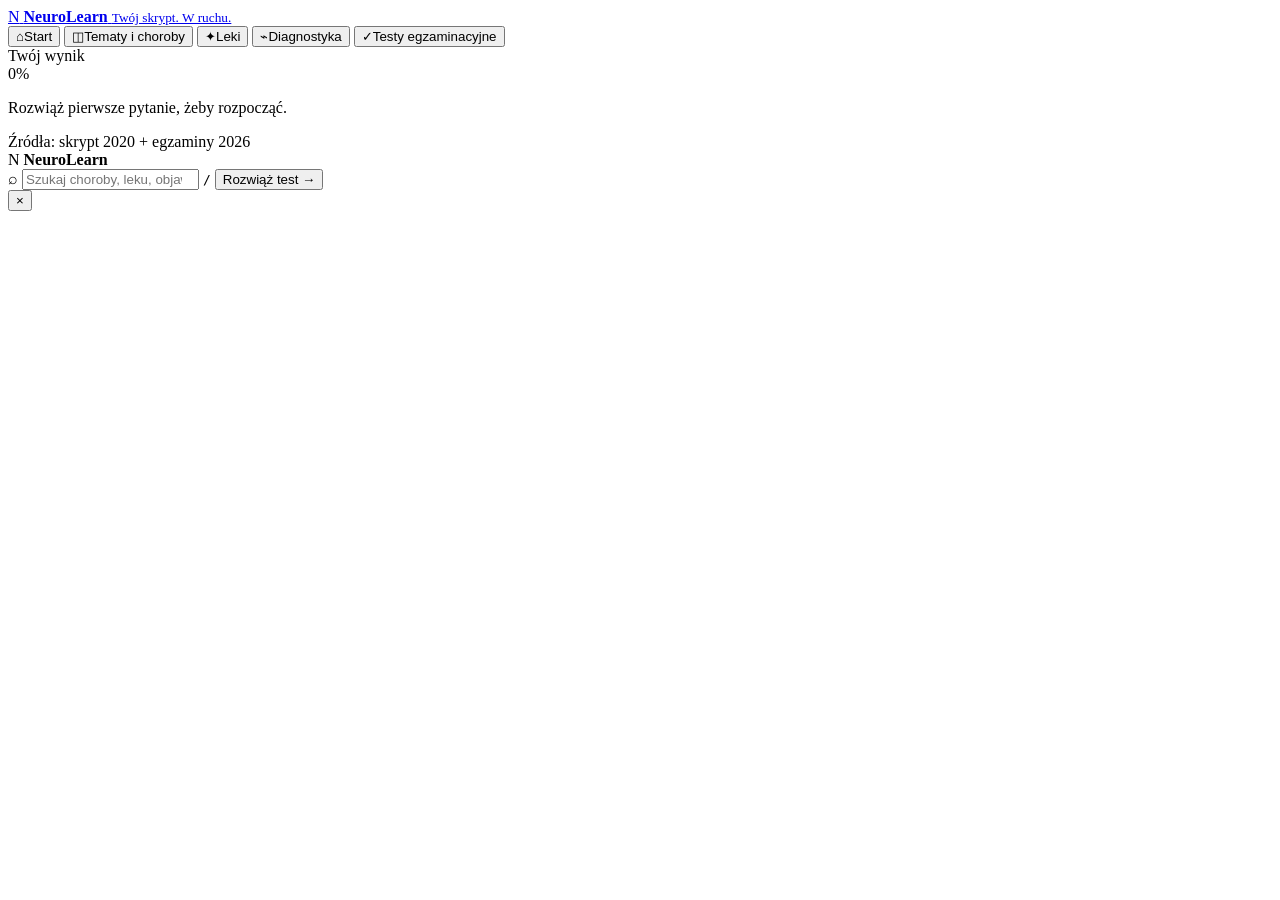
==== commit 336bc4d5: "Rename index-16.html to index.html" ====
--- a/index.html
+++ b/index.html
@@ -1,794 +1,89 @@
-<!DOCTYPE html>
+<!doctype html>
 <html lang="pl">
-<head>
+  <head>
     <meta charset="UTF-8" />
-    <meta name="viewport" content="width=device-width, initial-scale=1.0"/>
-    <title>SKRYPT MAXA: Genetyka Kliniczna II</title>
-    <link rel="preconnect" href="https://fonts.googleapis.com">
-    <link rel="preconnect" href="https://fonts.gstatic.com" crossorigin>
-    <link href="https://fonts.googleapis.com/css2?family=Poppins:wght@400;600;700&family=Roboto+Mono:wght@400;500;700&family=Rubik:wght@400;500;700&display=swap" rel="stylesheet">
-    <link rel="stylesheet" href="https://cdnjs.cloudflare.com/ajax/libs/font-awesome/6.5.1/css/all.min.css">
-    <style>
-        :root {
-            --primary-bg: #0f172a;
-            --sidebar-bg: #1e293b;
-            --content-bg: #f8fafc;
-            --card-bg: #ffffff;
-            --text-main: #334155;
-            --text-dark: #0f172a;
-            --color-primary: #1e3a8a;
-            --color-secondary: #0d9488;
-            --color-accent: #d97706;
-            --color-danger: #be123c;
-            --color-warning: #e11d48;
-            --color-success: #10b981;
-            --border-radius: 12px;
-        }
+    <meta name="viewport" content="width=device-width, initial-scale=1.0" />
+    <meta
+      name="description"
+      content="Lokalne narzędzie do nauki neurologii na podstawie skryptu Natalii Rachfalskiej."
+    />
+    <title>NeuroLearn</title>
+    <link rel="stylesheet" href="styles.css" />
+  </head>
+  <body>
+    <div class="app-shell">
+      <aside class="sidebar">
+        <a class="brand" href="#" data-view-link="start" aria-label="NeuroLearn - strona główna">
+          <span class="brand-mark" aria-hidden="true">N</span>
+          <span>
+            <strong>NeuroLearn</strong>
+            <small>Twój skrypt. W ruchu.</small>
+          </span>
+        </a>
 
-        * { margin: 0; padding: 0; box-sizing: border-box; }
-        body { font-family: 'Poppins', sans-serif; background-color: var(--content-bg); color: var(--text-main); display: flex; min-height: 100vh; overflow-x: hidden; }
+        <nav class="main-nav" aria-label="Główna nawigacja">
+          <button class="nav-item is-active" data-view="start">
+            <span class="nav-icon">⌂</span><span>Start</span>
+          </button>
+          <button class="nav-item" data-view="topics">
+            <span class="nav-icon">◫</span><span>Tematy i choroby</span>
+          </button>
+          <button class="nav-item" data-view="drugs">
+            <span class="nav-icon">✦</span><span>Leki</span>
+          </button>
+          <button class="nav-item" data-view="diagnostics">
+            <span class="nav-icon">⌁</span><span>Diagnostyka</span>
+          </button>
+          <button class="nav-item" data-view="flashcards">
+            <span class="nav-icon">✓</span><span>Testy egzaminacyjne</span>
+          </button>
+        </nav>
 
-        /* SIDEBAR */
-        .sidebar { width: 340px; background-color: var(--sidebar-bg); display: flex; flex-direction: column; border-right: 1px solid #334155; height: 100vh; flex-shrink: 0; position: fixed; left: 0; }
-        .sidebar-header { padding: 24px; background: linear-gradient(135deg, #1e3a8a, #0d9488); color: white; text-align: center; }
-        .sidebar-header h2 { font-family: 'Rubik', sans-serif; font-size: 22px; font-weight: 700; letter-spacing: 1px; }
-        .sidebar-header p { font-size: 11px; opacity: 0.8; margin-top: 4px; font-weight: 500; text-transform: uppercase; }
-        .search-box { padding: 15px; background-color: #0f172a; position: relative; }
-        .search-box input { width: 100%; padding: 10px 35px 10px 15px; border-radius: 8px; border: 1px solid #4b5563; background-color: #1f2937; color: white; font-size: 13px; outline: none; }
-        .search-box i { position: absolute; right: 25px; top: 28px; color: #9ca3af; }
-        .nav-menu { flex: 1; overflow-y: auto; padding: 15px 10px; display: flex; flex-direction: column; gap: 4px; }
-        
-        /* MENU SECTIONS & ITEMS */
-        .nav-section-title { padding: 15px 15px 5px 15px; font-size: 11px; color: #64748b; font-weight: 700; text-transform: uppercase; letter-spacing: 1px; }
-        .nav-item { display: flex; align-items: center; gap: 12px; padding: 12px 15px; color: #94a3b8; text-decoration: none; border-radius: 8px; font-size: 13px; font-weight: 500; cursor: pointer; transition: all 0.2s; }
-        .nav-item:hover { background-color: #334155; color: white; }
-        .nav-item.active { background: linear-gradient(90deg, #0d9488, #0f766e); color: white; font-weight: 600; box-shadow: 0 4px 12px rgba(13, 148, 136, 0.2); border-left: 3px solid #14b8a6; }
-        .nav-item i { width: 20px; text-align: center; font-size: 16px; }
+        <div class="sidebar-progress">
+          <div class="eyebrow">Twój wynik</div>
+          <div class="progress-ring" id="sidebar-progress-ring">
+            <span id="sidebar-progress-value">0%</span>
+          </div>
+          <p id="sidebar-progress-copy">Rozwiąż pierwsze pytanie, żeby rozpocząć.</p>
+        </div>
 
-        /* GOLD MENU ITEMS */
-        .nav-item.gold { color: #fbbf24; }
-        .nav-item.gold i { color: #fbbf24; }
-        .nav-item.gold:hover { background-color: #334155; color: #fcd34d; border-left-color: #fbbf24; }
-        .nav-item.gold.active { background: linear-gradient(90deg, #b45309, #92400e); color: white; border-left-color: #f59e0b; box-shadow: 0 4px 12px rgba(180, 83, 9, 0.3); }
-        .nav-item.gold.active i { color: white; }
+        <div class="source-note">
+          <span class="source-dot"></span>
+          <span>Źródła: skrypt 2020 + egzaminy 2026</span>
+        </div>
+      </aside>
 
-        /* MAIN CONTENT ROW */
-        .main-content { flex: 1; margin-left: 340px; background-color: var(--content-bg); height: 100vh; overflow-y: auto; display: flex; flex-direction: column; position: relative; scroll-behavior: smooth; }
-        .content-tab { display: none; padding: 40px; width: 100%; max-width: 1300px; margin: 0 auto; }
-        .content-tab.active { display: block; }
+      <main class="main">
+        <header class="topbar">
+          <div class="mobile-brand">
+            <span class="brand-mark">N</span>
+            <strong>NeuroLearn</strong>
+          </div>
+          <label class="global-search">
+            <span aria-hidden="true">⌕</span>
+            <input
+              id="global-search"
+              type="search"
+              placeholder="Szukaj choroby, leku, objawu lub badania..."
+              autocomplete="off"
+            />
+            <kbd>/</kbd>
+          </label>
+          <button class="study-now" data-view="flashcards">Rozwiąż test <span>→</span></button>
+        </header>
 
-        /* MODULE DESIGN */
-        .module-header { background-color: white; padding: 35px; border-radius: 16px; margin-bottom: 35px; box-shadow: 0 4px 20px rgba(0,0,0,0.02); border-left: 6px solid var(--color-primary); }
-        .module-header.gold-header { border-left-color: #fbbf24; }
-        .module-header h1 { font-family: 'Rubik', sans-serif; color: var(--text-dark); font-size: 28px; font-weight: 700; margin-bottom: 8px; }
-        .module-header p { font-size: 15px; color: #64748b; line-height: 1.5; }
-        .section-title { font-family: 'Rubik', sans-serif; font-size: 20px; font-weight: 700; color: var(--text-dark); margin: 40px 0 25px 0; display: flex; align-items: center; gap: 12px; border-bottom: 2px solid #e2e8f0; padding-bottom: 15px; }
-        .section-title i { color: var(--color-secondary); }
-
-        /* HORIZONTAL CARDS */
-        .list-layout { display: flex; flex-direction: column; gap: 30px; margin-bottom: 35px; width: 100%; }
-        
-        .horizontal-card { background-color: white; border-radius: 16px; box-shadow: 0 4px 15px rgba(0,0,0,0.02); border: 1px solid #e2e8f0; position: relative; transition: transform 0.2s; display: flex; flex-direction: column; }
-        .horizontal-card:hover { transform: translateY(-3px); box-shadow: 0 10px 25px rgba(0,0,0,0.05); }
-        .horizontal-card.primary { border-left: 6px solid var(--color-primary); }
-        .horizontal-card.secondary { border-left: 6px solid var(--color-secondary); }
-        .horizontal-card.accent { border-left: 6px solid var(--color-accent); }
-        .horizontal-card.warning { border-left: 6px solid var(--color-warning); }
-        .horizontal-card.danger { border-left: 6px solid var(--color-danger); }
-        
-        .hc-header { padding: 25px 35px; border-bottom: 1px solid #f1f5f9; display: flex; justify-content: space-between; align-items: center; background-color: #f8fafc; }
-        .hc-title { font-family: 'Rubik', sans-serif; font-size: 22px; font-weight: 700; color: var(--text-dark); display: flex; align-items: center; gap: 12px; margin: 0; }
-        .hc-title i { font-size: 24px; color: var(--text-dark); flex-shrink: 0; }
-        .hc-badges { display: flex; gap: 10px; align-items: center; flex-wrap: wrap; }
-        .card-badge { font-size: 12px; font-weight: 700; padding: 6px 14px; border-radius: 20px; text-transform: uppercase; letter-spacing: 0.5px; white-space: nowrap; }
-        .badge-ad { background-color: #eff6ff; color: #1e40af; border: 1px solid #bfdbfe; }
-        .badge-ar { background-color: #f0fdf4; color: #166534; border: 1px solid #bbf7d0; }
-        .badge-xr { background-color: #fff1f2; color: #9f1239; border: 1px solid #fecdd3; }
-        .badge-gene { background-color: #fef3c7; color: #92400e; border: 1px solid #fde68a; }
-
-        .hc-body { padding: 30px 35px; display: grid; grid-template-columns: 1fr; gap: 20px; font-size: 14.5px; line-height: 1.6; color: var(--text-main); }
-        .hc-section { display: flex; align-items: flex-start; gap: 15px; }
-        .hc-section-icon { width: 30px; height: 30px; background-color: #f1f5f9; border-radius: 8px; display: flex; align-items: center; justify-content: center; color: var(--color-secondary); flex-shrink: 0; }
-        .hc-section-content { flex: 1; }
-        .hc-label { font-weight: 700; color: var(--text-dark); display: block; margin-bottom: 6px; text-transform: uppercase; font-size: 12px; letter-spacing: 0.5px; }
-        .hc-section-content strong { color: var(--text-dark); font-weight: 700; }
-        .hc-section-content ul { list-style: disc; margin-left: 20px; margin-top: 8px; display: flex; flex-direction: column; gap: 6px; }
-
-        /* TABLES */
-        .table-container { background-color: white; border-radius: 16px; box-shadow: 0 4px 20px rgba(0,0,0,0.02); border: 1px solid #e2e8f0; margin-bottom: 35px; width: 100%; max-width: 100%; overflow-x: auto; }
-        table { width: 100%; border-collapse: collapse; text-align: left; font-size: 14.5px; min-width: 900px; }
-        th { background-color: #f8fafc; padding: 20px 24px; font-weight: 700; color: var(--text-dark); border-bottom: 2px solid #cbd5e1; font-family: 'Rubik', sans-serif; box-shadow: 0 2px 5px rgba(0,0,0,0.01); }
-        td { padding: 18px 24px; border-bottom: 1px solid #e2e8f0; line-height: 1.6; vertical-align: top; word-break: normal; }
-        td strong { color: var(--text-dark); display: inline-flex; align-items: baseline; gap: 8px; }
-        td strong i { color: var(--color-primary); font-size: 16px; flex-shrink: 0; transform: translateY(2px); }
-
-        /* INTERACTIVE INTERFACES */
-        .interactive-container { background-color: white; border-radius: 16px; padding: 40px; box-shadow: 0 4px 20px rgba(0,0,0,0.02); border: 1px solid #e2e8f0; display: flex; flex-direction: column; align-items: center; }
-        
-        .flashcard-box { width: 100%; max-width: 800px; height: 450px; perspective: 1000px; cursor: pointer; }
-        .flashcard-inner { width: 100%; height: 100%; position: relative; transform-style: preserve-3d; transition: transform 0.6s cubic-bezier(0.4, 0, 0.2, 1); }
-        .flashcard-box.flipped .flashcard-inner { transform: rotateY(180deg); }
-        .card-front, .card-back { position: absolute; width: 100%; height: 100%; backface-visibility: hidden; -webkit-backface-visibility: hidden; border-radius: 20px; padding: 40px 50px; display: flex; justify-content: center; align-items: center; text-align: center; box-shadow: 0 8px 20px rgba(0,0,0,0.1); }
-        .card-front { color: var(--text-dark); border-top: 8px solid #fbbf24; z-index: 2; }
-        .card-back { background: linear-gradient(135deg, #1e293b, #0f172a); color: white; transform: rotateY(180deg); border-top: 8px solid #d97706; z-index: 1; }
-        .card-front h3 { font-family: 'Rubik', sans-serif; font-size: 24px; font-weight: 700; line-height: 1.6; margin: auto 0; }
-        .card-back p { font-size: 18px; line-height: 1.7; text-align: left; margin: auto 0; font-weight: 400; }
-        .flashcard-controls { display: flex; gap: 20px; align-items: center; margin-top: 35px; }
-        .btn { background-color: white; border: 1px solid #cbd5e1; padding: 14px 28px; border-radius: 10px; font-size: 15px; font-weight: 600; color: var(--text-main); cursor: pointer; display: flex; align-items: center; gap: 8px; transition: all 0.2s; }
-        .btn:hover { background-color: #f1f5f9; border-color: #94a3b8; }
-        .btn.primary { background: linear-gradient(135deg, #b45309, #92400e); color: white; border: none; }
-        .btn.primary:hover { background: linear-gradient(135deg, #d97706, #b45309); }
-        .card-counter { font-size: 15px; font-weight: 600; color: #64748b; margin-top: 15px; font-family: 'Roboto Mono', monospace; }
-
-        /* SYMULATOR EGZAMINU */
-        .exam-layout { width: 100%; max-width: 950px; display: flex; flex-direction: column; gap: 25px; }
-        .question-card { background-color: #f8fafc; border-radius: 14px; padding: 40px; border: 1px solid #e2e8f0; width: 100%; overflow: hidden; }
-        .question-text { font-family: 'Rubik', sans-serif; font-size: 18px; font-weight: 700; color: var(--text-dark); margin-bottom: 25px; line-height: 1.6; }
-        .options-list { display: flex; flex-direction: column; gap: 14px; }
-        .option-item { background-color: white; border: 1px solid #e2e8f0; padding: 16px 24px; border-radius: 10px; font-size: 15px; cursor: pointer; display: flex; align-items: flex-start; gap: 14px; transition: all 0.2s; }
-        .option-item:hover { background-color: #f1f5f9; border-color: #cbd5e1; }
-        .option-item.correct { border-color: var(--color-success); background-color: #ecfdf5; color: #065f46; font-weight: 700; box-shadow: 0 4px 10px rgba(16, 185, 129, 0.1); }
-        .option-item.wrong { border-color: var(--color-danger); background-color: #fff1f2; color: #9f1239; font-weight: 700; box-shadow: 0 4px 10px rgba(225, 29, 72, 0.1); }
-        .option-marker { width: 28px; height: 28px; border-radius: 50%; border: 2px solid #cbd5e1; display: flex; align-items: center; justify-content: center; font-size: 13px; font-weight: 700; flex-shrink: 0; }
-        .option-item.correct .option-marker { border-color: var(--color-success); background-color: var(--color-success); color: white; }
-        .option-item.wrong .option-marker { border-color: var(--color-danger); background-color: var(--color-danger); color: white; }
-        .rationale-box { background-color: #fffbeb; border-left: 5px solid #fbbf24; padding: 25px; border-radius: 0 10px 10px 0; margin-top: 25px; font-size: 15px; line-height: 1.7; color: #92400e; }
-        
-        .exam-stats { display: flex; gap: 20px; background-color: white; padding: 25px 30px; border-radius: 12px; border: 1px solid #e2e8f0; margin-bottom: 25px; width: 100%; justify-content: space-around; }
-        .stat-val { font-size: 28px; font-weight: 700; color: var(--text-dark); text-align: center; }
-        .stat-label { font-size: 13px; color: #64748b; font-weight: 600; text-transform: uppercase; margin-top: 4px; }
-
-        @media (max-width: 1024px) {
-            body { flex-direction: column; overflow-y: auto; }
-            .sidebar { width: 100%; height: auto; position: relative; z-index: 10; border-right: none; border-bottom: 1px solid #334155; }
-            .main-content { margin-left: 0; height: auto; overflow: visible; padding-bottom: 100px; }
-            .hc-header { flex-direction: column; align-items: flex-start; gap: 15px; }
-            .content-tab { padding: 20px; }
-            .flashcard-box, .exam-layout { width: 100%; max-width: 100%; }
-        }
-    </style>
-</head>
-<body>
-
-    <div class="sidebar">
-        <div class="sidebar-header">
-            <h2>SKRYPT MAXA</h2>
-            <p>Genetyka Kliniczna II — SUM Katowice</p>
-        </div>
-        <div class="search-box">
-            <input type="text" id="globalSearch" oninput="filterContent()" placeholder="Szukaj hasła, genu, objawu..." />
-            <i class="fa-solid fa-magnifying-glass"></i>
-        </div>
-        <div class="nav-menu">
-            <div class="nav-section-title">Baza Wiedzy</div>
-            <div class="nav-item active" onclick="switchTab('mod1')"><i class="fa-solid fa-circle-nodes"></i>M1: Aberracje Liczbowe</div>
-            <div class="nav-item" onclick="switchTab('mod2')"><i class="fa-solid fa-fingerprint"></i>M2: Imprinting & Mikrodelecje</div>
-            <div class="nav-item" onclick="switchTab('mod3')"><i class="fa-solid fa-baby"></i>M3: Skale Pediatryczne</div>
-            <div class="nav-item" onclick="switchTab('mod4')"><i class="fa-solid fa-biohazard"></i>M4: Onkologia Genetyczna</div>
-            <div class="nav-item" onclick="switchTab('mod5')"><i class="fa-solid fa-brain"></i>M5: Neurogenetyka & Metabolizm</div>
-            <div class="nav-item" onclick="switchTab('mod6')"><i class="fa-solid fa-bone"></i>M6: Patologie Tkanki Łącznej</div>
-            <div class="nav-item" onclick="switchTab('mod7')"><i class="fa-solid fa-eye"></i>M7: Patologie Narządów Zmysłów</div>
-            <div class="nav-item" onclick="switchTab('mod8')"><i class="fa-solid fa-vials"></i>M8: Diagnostyka & Terapie</div>
-            <div class="nav-item" onclick="switchTab('matrix')"><i class="fa-solid fa-table-cells"></i>M9: Matrix Genetyczny</div>
-            
-            <div class="nav-section-title" style="margin-top: 10px;">Strefa Treningu</div>
-            <div class="nav-item gold" onclick="switchTab('flashcards')"><i class="fa-solid fa-layer-group"></i>Fiszki Interaktywne</div>
-            <div class="nav-item gold" onclick="switchTab('exam')"><i class="fa-solid fa-graduation-cap"></i>Symulator Egzaminu</div>
-        </div>
+        <div class="content" id="content" aria-live="polite"></div>
+      </main>
     </div>
 
-    <div class="main-content">
+    <div class="drawer-backdrop" id="drawer-backdrop" hidden></div>
+    <aside class="detail-drawer" id="detail-drawer" aria-hidden="true" aria-label="Szczegóły">
+      <button class="drawer-close" id="drawer-close" aria-label="Zamknij">×</button>
+      <div id="drawer-content"></div>
+    </aside>
 
-        <!-- MODUŁ 1: ABERRACJE LICZBOWE -->
-        <div id="mod1" class="content-tab active">
-            <div class="module-header">
-                <h1>Moduł 1: Klasyczne Aberracje Liczbowe</h1>
-                <p>Zespoły wad wrodzonych spowodowane zmianami liczby chromosomów (Aneuploidie).</p>
-            </div>
-            <div class="list-layout">
-                
-                <div class="horizontal-card primary">
-                    <div class="hc-header">
-                        <div class="hc-title"><i class="fa-solid fa-child-reaching" style="color: #2563eb;"></i> Zespół Downa</div>
-                        <div class="hc-badges">
-                            <span class="card-badge badge-ad">Aberracja Liczbowa</span>
-                            <span class="card-badge badge-gene">Chr. 21 / DYRK1A / APP</span>
-                        </div>
-                    </div>
-                    <div class="hc-body">
-                        <div class="hc-section">
-                            <div class="hc-section-icon"><i class="fa-solid fa-gears"></i></div>
-                            <div class="hc-section-content">
-                                <span class="hc-label">Mechanizm patologii</span>
-                                Nondysjunkcja w mejozie I matki (95%), translokacja robertsonowska lub rzadko mozaicyzm. Nadmiar materiału genetycznego chromosomu 21 zaburza prawidłową embriogenezę, prowadząc do deficytu intelektualnego i wieloobjawowego fenotypu dysmorficznego.
-                            </div>
-                        </div>
-                        <div class="hc-section">
-                            <div class="hc-section-icon"><i class="fa-solid fa-clipboard-list"></i></div>
-                            <div class="hc-section-content">
-                                <span class="hc-label">Cechy kliniczne i Objawy</span>
-                                Płaski profil twarzy, skośne szpary powiekowe, <strong>fałd nakątny</strong> (epicanthus), <strong>plamki Brushfielda</strong> na tęczówce, makroglosja. Charakterystyczne są: krótka szyja, szeroka bruzda na dłoni, hipotonia mięśniowa i opóźnienie psychomotoryczne. Znaczący udział wad kardiologicznych (szczególnie AVSD).
-                            </div>
-                        </div>
-                        <div class="hc-section">
-                            <div class="hc-section-icon"><i class="fa-solid fa-stethoscope"></i></div>
-                            <div class="hc-section-content">
-                                <span class="hc-label">Diagnostyka</span>
-                                USG prenatalne: <strong>↑ NT</strong> (przezierność karkowa), <strong>brak kości nosowej (NB-)</strong>. Test podwójny: ↓ PAPP-A, ↑ wolnej beta-hCG. NIPT (test prenatalne neinwazyjny) to gold standard. Potwierdzenie: kariotyp 47,XX,+21 lub 47,XY,+21.
-                            </div>
-                        </div>
-                        <div class="hc-section">
-                            <div class="hc-section-icon"><i class="fa-solid fa-pills"></i></div>
-                            <div class="hc-section-content">
-                                <span class="hc-label">Leczenie i Profilaktyka</span>
-                                <ul>
-                                    <li>Kwalifikacja do wczesnej interwencji kardiochirurgicznej (<strong>AVSD</strong>).</li>
-                                    <li>Wzmożony nadzór onkologiczny z powodu wysokiego ryzyka ostrej białaczki megakarioblastycznej (<strong>AMKL</strong>).</li>
-                                    <li>Profilaktyka neurologiczna ze względu na przedwczesny rozwój <strong>choroby Alzheimera</strong> (nadekspresja genu APP).</li>
-                                </ul>
-                            </div>
-                        </div>
-                    </div>
-                </div>
-
-                <div class="horizontal-card primary">
-                    <div class="hc-header">
-                        <div class="hc-title"><i class="fa-solid fa-skull" style="color: #dc2626;"></i> Zespół Edwardsa</div>
-                        <div class="hc-badges">
-                            <span class="card-badge badge-ad">Aberracja Liczbowa</span>
-                            <span class="card-badge badge-gene">Chr. 18</span>
-                        </div>
-                    </div>
-                    <div class="hc-body">
-                        <div class="hc-section">
-                            <div class="hc-section-icon"><i class="fa-solid fa-gears"></i></div>
-                            <div class="hc-section-content">
-                                <span class="hc-label">Mechanizm patologii</span>
-                                Trisomia chromosomu 18 powstała w wyniku nierozejścia się chromatyd. Wywołuje letalne, wewnątrzmaciczne zahamowanie wzrostu (IUGR) oraz ciężkie wady narządów wewnętrznych.
-                            </div>
-                        </div>
-                        <div class="hc-section">
-                            <div class="hc-section-icon"><i class="fa-solid fa-clipboard-list"></i></div>
-                            <div class="hc-section-content">
-                                <span class="hc-label">Cechy kliniczne i Objawy</span>
-                                Objaw patognomoniczny: <strong>nakładanie się palców dłoni</strong> (zaciśnięte pięści). Zdeformowane <strong>stopy kołyskowe</strong> (wypukła podeszwa, wydatna pięta). Dolichocefalia, mikrognacja, nisko osadzone małżowiny uszne. Często obecne: serce - wady septalne, nerki - policystyczne, mózg - malformacje.
-                            </div>
-                        </div>
-                        <div class="hc-section">
-                            <div class="hc-section-icon"><i class="fa-solid fa-stethoscope"></i></div>
-                            <div class="hc-section-content">
-                                <span class="hc-label">Diagnostyka</span>
-                                W teście potrójnym: spadek wszystkich markerów (AFP, uE3, hCG). USG wskazuje zrosty kości i ciężkie wady serca. Diagnoza inwazyjna (kariotyp).
-                            </div>
-                        </div>
-                        <div class="hc-section">
-                            <div class="hc-section-icon"><i class="fa-solid fa-pills"></i></div>
-                            <div class="hc-section-content">
-                                <span class="hc-label">Leczenie i Kwalifikacje</span>
-                                <ul>
-                                    <li>Wada <strong>letalna</strong>. Kwalifikacja pacjenta wyłącznie do opieki <strong>paliatywnej</strong> i hospicyjnej (np. wsparcie oddechowe i żywieniowe).</li>
-                                    <li>Brak wskazań do obciążającej chirurgii wad wrodzonych.</li>
-                                </ul>
-                            </div>
-                        </div>
-                    </div>
-                </div>
-
-                <div class="horizontal-card primary">
-                    <div class="hc-header">
-                        <div class="hc-title"><i class="fa-solid fa-skull" style="color: #dc2626;"></i> Zespół Patau</div>
-                        <div class="hc-badges">
-                            <span class="card-badge badge-ad">Aberracja Liczbowa</span>
-                            <span class="card-badge badge-gene">Chr. 13</span>
-                        </div>
-                    </div>
-                    <div class="hc-body">
-                        <div class="hc-section">
-                            <div class="hc-section-icon"><i class="fa-solid fa-gears"></i></div>
-                            <div class="hc-section-content">
-                                <span class="hc-label">Mechanizm patologii</span>
-                                Trisomia chromosomu 13. Prowadzi do krytycznych zaburzeń embriogenezy w obrębie <strong>linii pośrodkowej ciała</strong>.
-                            </div>
-                        </div>
-                        <div class="hc-section">
-                            <div class="hc-section-icon"><i class="fa-solid fa-clipboard-list"></i></div>
-                            <div class="hc-section-content">
-                                <span class="hc-label">Cechy kliniczne i Objawy</span>
-                                Głębokie wady pośrodkowe: <strong>holoprozencefalia</strong>, mikroftalmia, obustronny <strong>rozszczep wargi i podniebienia</strong>. Typowa <strong>polidaktilia</strong> (więcej palców), postawa w zgięciu, kardiomegalia.
-                            </div>
-                        </div>
-                        <div class="hc-section">
-                            <div class="hc-section-icon"><i class="fa-solid fa-stethoscope"></i></div>
-                            <div class="hc-section-content">
-                                <span class="hc-label">Diagnostyka</span>
-                                Rozpoznanie ultrasonograficzne rozszczepów twarzoczaszki oraz wad przodomózgowia. Weryfikacja za pomocą kariotypu.
-                            </div>
-                        </div>
-                        <div class="hc-section">
-                            <div class="hc-section-icon"><i class="fa-solid fa-pills"></i></div>
-                            <div class="hc-section-content">
-                                <span class="hc-label">Leczenie i Kwalifikacje</span>
-                                <ul>
-                                    <li>Schorzenie <strong>wcześnie letalne</strong>. Zdecydowana większość noworodków umiera w pierwszych tygodniach życia.</li>
-                                    <li>Terapia ogranicza się wyłącznie do postępowania <strong>paliatywnego</strong>. Odstępuje się od interwencji chirurgicznych.</li>
-                                </ul>
-                            </div>
-                        </div>
-                    </div>
-                </div>
-
-                <div class="horizontal-card primary">
-                    <div class="hc-header">
-                        <div class="hc-title"><i class="fa-solid fa-venus" style="color: #ec4899;"></i> Zespół Turnera</div>
-                        <div class="hc-badges">
-                            <span class="card-badge badge-xr">Monosomia</span>
-                            <span class="card-badge badge-gene">45,X</span>
-                        </div>
-                    </div>
-                    <div class="hc-body">
-                        <div class="hc-section">
-                            <div class="hc-section-icon"><i class="fa-solid fa-gears"></i></div>
-                            <div class="hc-section-content">
-                                <span class="hc-label">Mechanizm patologii</span>
-                                Monosomia (utrata chromosomu X) lub mozaicyzm. Utrata genu <strong>SHOX</strong> determinuje niski wzrost. Zaburzenia chromatyny skutkują szybką apoptozą pęcherzyków jajnika.
-                            </div>
-                        </div>
-                        <div class="hc-section">
-                            <div class="hc-section-icon"><i class="fa-solid fa-clipboard-list"></i></div>
-                            <div class="hc-section-content">
-                                <span class="hc-label">Cechy kliniczne i Objawy</span>
-                                Fenotyp żeński. <strong>Niski wzrost</strong>. <strong>Płetwiasta szyja</strong>, szeroka tarcza klatki piersiowej. W USG jamy brzusznej <strong>jajniki pasmowate</strong>. Wady serca: bicuspidalna zastawka aortalna, koarktacja aorty.
-                            </div>
-                        </div>
-                        <div class="hc-section">
-                            <div class="hc-section-icon"><i class="fa-solid fa-stethoscope"></i></div>
-                            <div class="hc-section-content">
-                                <span class="hc-label">Diagnostyka</span>
-                                Diagnoza opiera się na kariotypowaniu z krwi w celu weryfikacji obecności ukrytej <strong>linii chromosomu Y</strong> w mozaice.
-                            </div>
-                        </div>
-                        <div class="hc-section">
-                            <div class="hc-section-icon"><i class="fa-solid fa-pills"></i></div>
-                            <div class="hc-section-content">
-                                <span class="hc-label">Leczenie i Kwalifikacje</span>
-                                <ul>
-                                    <li>Terapia <strong>hormonem wzrostu (rGH)</strong> wdrażana u dzieci w celu stymulacji wzrostu kośćca.</li>
-                                    <li><strong>Hormonalna terapia zastępcza (HTZ)</strong> wprowadzana w okresie dojrzewania w celu indukcji cech płciowych i profilaktyki osteoporozy.</li>
-                                    <li>Kwalifikacja do profilaktycznej <strong>gonadektomii</strong> jest obowiązkowa, jeśli pacjentka posiada mozaicyzm z linią chromosomu Y, z uwagi na drastyczne ryzyko rozwoju gonad guz.</li>
-                                </ul>
-                            </div>
-                        </div>
-                    </div>
-                </div>
-
-                <div class="horizontal-card primary">
-                    <div class="hc-header">
-                        <div class="hc-title"><i class="fa-solid fa-mars" style="color: #3b82f6;"></i> Zespół Klinefeltera</div>
-                        <div class="hc-badges">
-                            <span class="card-badge badge-xr">Aneuploidia</span>
-                            <span class="card-badge badge-gene">47,XXY</span>
-                        </div>
-                    </div>
-                    <div class="hc-body">
-                        <div class="hc-section">
-                            <div class="hc-section-icon"><i class="fa-solid fa-gears"></i></div>
-                            <div class="hc-section-content">
-                                <span class="hc-label">Mechanizm patologii</span>
-                                Posiadanie dodatkowego chromosomu X u osoby o fenotypie męskim. Nadmierna ekspresja genów prowadzi do systematycznej degeneracji jąder, powodując pierwotny hipogonadyzm.
-                            </div>
-                        </div>
-                        <div class="hc-section">
-                            <div class="hc-section-icon"><i class="fa-solid fa-clipboard-list"></i></div>
-                            <div class="hc-section-content">
-                                <span class="hc-label">Cechy kliniczne i Objawy</span>
-                                Fenotyp męski, charakteryzujący się <strong>proporcjami eunuchoidalnymi</strong> (nieproporcjonalnie długie kończyny). Jądra są charakterystycznie <strong>małe i twarde</strong>. Ginekomastia. Zaburzona potencja.
-                            </div>
-                        </div>
-                        <div class="hc-section">
-                            <div class="hc-section-icon"><i class="fa-solid fa-stethoscope"></i></div>
-                            <div class="hc-section-content">
-                                <span class="hc-label">Diagnostyka</span>
-                                Badania wykazują wysoki poziom hormonów przysadkowych (↑ LH, ↑ FSH) oraz obniżony poziom testosteronu. Ostateczne potwierdzenie daje kariotyp (47,XXY).
-                            </div>
-                        </div>
-                        <div class="hc-section">
-                            <div class="hc-section-icon"><i class="fa-solid fa-pills"></i></div>
-                            <div class="hc-section-content">
-                                <span class="hc-label">Leczenie i Kwalifikacje</span>
-                                <ul>
-                                    <li>Substytucja <strong>testosteronem</strong> od okresu dojrzewania w celu wirylizacji, poprawy gęstości kości i masy mięśniowej.</li>
-                                    <li>Kwalifikacja do zabiegu chirurgicznej redukcji ginekomastii ze względu na podwyższone ryzyko rozwoju nowotworu sutka.</li>
-                                    <li>Procedura <strong>mikro-TESE</strong> we wczesnym wieku w celu biopsji i kriokonserwacji śladowych plemników do zabiegów in-vitro.</li>
-                                </ul>
-                            </div>
-                        </div>
-                    </div>
-                </div>
-
-            </div>
-        </div>
-
-        <!-- MODUŁ 2: IMPRINTING I MIKRODELECJE -->
-        <div id="mod2" class="content-tab">
-            <div class="module-header">
-                <h1>Moduł 2: Mikrodelecje i Defekty Imprintingu</h1>
-                <p>Choroby wywołane submikroskopowymi utratami fragmentów DNA (wymagają FISH/aCGH) oraz zaburzeniem piętnowania rodzicielskiego.</p>
-            </div>
-            <div class="list-layout">
-                
-                <div class="horizontal-card secondary">
-                    <div class="hc-header">
-                        <div class="hc-title"><i class="fa-solid fa-heart-crack" style="color: #0d9488;"></i> Zespół DiGeorge'a</div>
-                        <div class="hc-badges">
-                            <span class="card-badge badge-ad">Mikrodelecja / AD</span>
-                            <span class="card-badge badge-gene">del 22q11.2</span>
-                        </div>
-                    </div>
-                    <div class="hc-body">
-                        <div class="hc-section">
-                            <div class="hc-section-icon"><i class="fa-solid fa-gears"></i></div>
-                            <div class="hc-section-content">
-                                <span class="hc-label">Mechanizm patologii</span>
-                                Delecja na ramieniu q chromosomu 22 utykająca gen <strong>TBX1</strong>. Prowadzi to do defektu rozwoju 3. i 4. kieszonki skrzelowej w embriogenezie, zakłócając prawidłowy rozwój tymusa, przytarczyc i serca.
-                            </div>
-                        </div>
-                        <div class="hc-section">
-                            <div class="hc-section-icon"><i class="fa-solid fa-clipboard-list"></i></div>
-                            <div class="hc-section-content">
-                                <span class="hc-label">Cechy kliniczne i Objawy</span>
-                                Klasyczny akronim <strong>CATCH-22</strong>: <strong>C</strong>ardiac defects (wady serca, np. tetralogia Fallota), <strong>A</strong>bnormal facies, <strong>T</strong>hymic aplasia (brak grasicy), <strong>C</strong>left palate, <strong>H</strong>ypocalcemia, <strong>22</strong>q11 delecja.
-                            </div>
-                        </div>
-                        <div class="hc-section">
-                            <div class="hc-section-icon"><i class="fa-solid fa-stethoscope"></i></div>
-                            <div class="hc-section-content">
-                                <span class="hc-label">Diagnostyka</span>
-                                Rozpoznanie opiera się na technice <strong>FISH</strong> skierowanej na region 22q11.2 lub badaniu aCGH.
-                            </div>
-                        </div>
-                        <div class="hc-section">
-                            <div class="hc-section-icon"><i class="fa-solid fa-pills"></i></div>
-                            <div class="hc-section-content">
-                                <span class="hc-label">Leczenie i Kwalifikacje</span>
-                                <ul>
-                                    <li>Pilna dożylna suplementacja jonów wapnia w celu opanowania drgawek.</li>
-                                    <li>Z uwagi na aplazję grasicy i deficyt odporności komórkowej obowiązuje <strong>bezwzględny zakaz podawania szczepionek żywych</strong>.</li>
-                                    <li>Kwalifikacja do wczesnej korekcji kardiochirurgicznej wad serca.</li>
-                                </ul>
-                            </div>
-                        </div>
-                    </div>
-                </div>
-
-                <div class="horizontal-card secondary">
-                    <div class="hc-header">
-                        <div class="hc-title"><i class="fa-solid fa-martini-glass-citrus" style="color: #0d9488;"></i> Zespół Williamsa</div>
-                        <div class="hc-badges">
-                            <span class="card-badge badge-ad">Mikrodelecja / AD</span>
-                            <span class="card-badge badge-gene">del 7q11.23</span>
-                        </div>
-                    </div>
-                    <div class="hc-body">
-                        <div class="hc-section">
-                            <div class="hc-section-icon"><i class="fa-solid fa-gears"></i></div>
-                            <div class="hc-section-content">
-                                <span class="hc-label">Mechanizm patologii</span>
-                                Mikrodelecja chromosomu 7 obejmująca gen <strong>ELN</strong> kodujący elastynę. Znacząco osłabia to sprężystość kluczowych naczyń tętniczych.
-                            </div>
-                        </div>
-                        <div class="hc-section">
-                            <div class="hc-section-icon"><i class="fa-solid fa-clipboard-list"></i></div>
-                            <div class="hc-section-content">
-                                <span class="hc-label">Cechy kliniczne i Objawy</span>
-                                Klasyczna dysmorfia <strong>twarzy elfa</strong>. Występowanie <strong>idiopatycznej hiperkalcemii</strong> u dzieci oraz wady kardiologicznej: <strong>nadzastawk aorty</strong>.
-                            </div>
-                        </div>
-                        <div class="hc-section">
-                            <div class="hc-section-icon"><i class="fa-solid fa-stethoscope"></i></div>
-                            <div class="hc-section-content">
-                                <span class="hc-label">Diagnostyka</span>
-                                Echokardiografia ujawniająca zwężenia w aorcie. Weryfikacja genetyczna metodą MLPA lub FISH dla delecji 7q.
-                            </div>
-                        </div>
-                        <div class="hc-section">
-                            <div class="hc-section-icon"><i class="fa-solid fa-pills"></i></div>
-                            <div class="hc-section-content">
-                                <span class="hc-label">Leczenie i Profilaktyka</span>
-                                <ul>
-                                    <li>Wprowadzenie diety z <strong>rygorystycznym ograniczeniem witaminy D i wapnia</strong> w celu profilaktyki nefrokalcynozy.</li>
-                                    <li>Monitorowanie gradientu ciśnień na aorcie pod kątem interwencji chirurgicznej (stentowania).</li>
-                                </ul>
-                            </div>
-                        </div>
-                    </div>
-                </div>
-
-                <div class="horizontal-card secondary">
-                    <div class="hc-header">
-                        <div class="hc-title"><i class="fa-solid fa-masks-theater" style="color: #0d9488;"></i> Zespół Angelmana</div>
-                        <div class="hc-badges">
-                            <span class="card-badge badge-ad">Defekt Imprintingu</span>
-                            <span class="card-badge badge-gene">15q11-q13 (UBE3A)</span>
-                        </div>
-                    </div>
-                    <div class="hc-body">
-                        <div class="hc-section">
-                            <div class="hc-section-icon"><i class="fa-solid fa-gears"></i></div>
-                            <div class="hc-section-content">
-                                <span class="hc-label">Mechanizm patologii</span>
-                                Gen <strong>UBE3A</strong> (kodujący neuroswoistą ligazę) ulega zjawisku piętnowania. Aktywna w OUN jest wyłącznie matczyna kopia. Zespół wywołany jest utratą aktywności tego genu z chromosomu ojcowskiego.
-                            </div>
-                        </div>
-                        <div class="hc-section">
-                            <div class="hc-section-icon"><i class="fa-solid fa-clipboard-list"></i></div>
-                            <div class="hc-section-content">
-                                <span class="hc-label">Cechy kliniczne i Objawy</span>
-                                Fenotyp tzw. <strong>Happy Puppet Syndrome</strong> (szczęśliwej kukiełki). Niesprowokowane napady śmiechu, ataksja chodu (na szerokiej podstawie). Charakteryzuje się brakiem mowy werbalnej, ciężką niepełnosprawnością intelektualną oraz padaczką.
-                            </div>
-                        </div>
-                        <div class="hc-section">
-                            <div class="hc-section-icon"><i class="fa-solid fa-stethoscope"></i></div>
-                            <div class="hc-section-content">
-                                <span class="hc-label">Diagnostyka</span>
-                                Diagnoza opiera się na <strong>badaniu wzoru metylacji DNA</strong> w regionie 15q11-q13, wykazującym wyłącznie profil ojcowski.
-                            </div>
-                        </div>
-                        <div class="hc-section">
-                            <div class="hc-section-icon"><i class="fa-solid fa-pills"></i></div>
-                            <div class="hc-section-content">
-                                <span class="hc-label">Leczenie i Profilaktyka</span>
-                                <ul>
-                                    <li>Wdrażana jest <strong>politerapia przeciwpadaczkowa</strong> celem opanowania wczesnych drgawek.</li>
-                                    <li>Obowiązkowa kwalifikacja do komunikacji alternatywnej i wspomagającej (<strong>AAC</strong>) – pacjent komunikuje się bez użycia mowy werbalnej.</li>
-                                </ul>
-                            </div>
-                        </div>
-                    </div>
-                </div>
-
-                <div class="horizontal-card secondary">
-                    <div class="hc-header">
-                        <div class="hc-title"><i class="fa-solid fa-utensils" style="color: #0d9488;"></i> Zespół Pradera-Willego</div>
-                        <div class="hc-badges">
-                            <span class="card-badge badge-ad">Defekt Imprintingu</span>
-                            <span class="card-badge badge-gene">15q11-q13 (SNRPN)</span>
-                        </div>
-                    </div>
-                    <div class="hc-body">
-                        <div class="hc-section">
-                            <div class="hc-section-icon"><i class="fa-solid fa-gears"></i></div>
-                            <div class="hc-section-content">
-                                <span class="hc-label">Mechanizm patologii</span>
-                                Odwrotność Z. Angelmana. Utrata genów (m.in. <strong>SNRPN</strong>), których ekspresja następuje wyłącznie z <strong>chromosomu ojcowskiego</strong>. Doprowadza to do zaburzenia sytości i temperaturnictwa.
-                            </div>
-                        </div>
-                        <div class="hc-section">
-                            <div class="hc-section-icon"><i class="fa-solid fa-clipboard-list"></i></div>
-                            <div class="hc-section-content">
-                                <span class="hc-label">Cechy kliniczne i Objawy</span>
-                                Przebieg choroby ulega zmianie. W fazie noworodkowej stwierdza się głęboką hipotonię mięśniową ("floppy infant"). W okresie wczesnodziecięcym pojawia się nienasycone pożądanie jedzenia prowadzące do otyłości.
-                            </div>
-                        </div>
-                        <div class="hc-section">
-                            <div class="hc-section-icon"><i class="fa-solid fa-stethoscope"></i></div>
-                            <div class="hc-section-content">
-                                <span class="hc-label">Diagnostyka</span>
-                                Analiza <strong>wzoru metylacji</strong> DNA w obszarze 15q11-q13 wykazująca wyłącznie profil matczyny.
-                            </div>
-                        </div>
-                        <div class="hc-section">
-                            <div class="hc-section-icon"><i class="fa-solid fa-pills"></i></div>
-                            <div class="hc-section-content">
-                                <span class="hc-label">Leczenie i Kwalifikacje</span>
-                                <ul>
-                                    <li>Terapia <strong>hormonem wzrostu (rGH)</strong> – poprawia skład ciała, zwiększając stosunek tkanki mięśniowej do tłuszczowej. Wymaga wcześniejszych badań w kierunku nowotworu.</li>
-                                    <li>Bezwzględny nadzór behawioralny i dietetyczny (fizyczne blokowanie dostępu do jedzenia).</li>
-                                </ul>
-                            </div>
-                        </div>
-                    </div>
-                </div>
-
-                <div class="horizontal-card secondary">
-                    <div class="hc-header">
-                        <div class="hc-title"><i class="fa-solid fa-kidneys" style="color: #0d9488;"></i> Z. Beckwitha-Wiedemanna</div>
-                        <div class="hc-badges">
-                            <span class="card-badge badge-ad">Defekt Imprintingu</span>
-                            <span class="card-badge badge-gene">11p15.5</span>
-                        </div>
-                    </div>
-                    <div class="hc-body">
-                        <div class="hc-section">
-                            <div class="hc-section-icon"><i class="fa-solid fa-gears"></i></div>
-                            <div class="hc-section-content">
-                                <span class="hc-label">Mechanizm patologii</span>
-                                Zespół nadmiernego rozrostu wywołany zaburzeniami wzoru metylacji na chromosomie 11. Skutkuje nadekspresją insulinopodobnego czynnika wzrostu 2 (<strong>IGF2</strong>).
-                            </div>
-                        </div>
-                        <div class="hc-section">
-                            <div class="hc-section-icon"><i class="fa-solid fa-clipboard-list"></i></div>
-                            <div class="hc-section-content">
-                                <span class="hc-label">Cechy kliniczne i Objawy</span>
-                                Rozpoznawany po wystąpieniu: makrosomii, połowiczego przerostu ciała (hemihipertrofii), <strong>makroglosji</strong> oraz przepukliny pępowinowej (omphalocele).
-                            </div>
-                        </div>
-                        <div class="hc-section">
-                            <div class="hc-section-icon"><i class="fa-solid fa-stethoscope"></i></div>
-                            <div class="hc-section-content">
-                                <span class="hc-label">Diagnostyka</span>
-                                Diagnoza na podstawie analizy klastrów metylacji ICR1/ICR2 w prążku 11p15.5.
-                            </div>
-                        </div>
-                        <div class="hc-section">
-                            <div class="hc-section-icon"><i class="fa-solid fa-pills"></i></div>
-                            <div class="hc-section-content">
-                                <span class="hc-label">Leczenie i Kwalifikacje</span>
-                                <ul>
-                                    <li>Wdrożenie rygorystycznego <strong>protokołu onkologicznego</strong>: regularne USG jamy brzusznej w celu wczesnej detekcji <strong>guza Wilmsa</strong>.</li>
-                                    <li>Oznaczanie poziomu <strong>alfa-fetoproteiny (AFP)</strong> co 3 miesiące w kierunku hepatoblastomy.</li>
-                                    <li>Kwalifikacja do operacyjnej redukcji masy języka.</li>
-                                </ul>
-                            </div>
-                        </div>
-                    </div>
-                </div>
-
-            </div>
-        </div>
-
-        <!-- MODUŁ 8: DIAGNOSTYKA I TERAPIE -->
-        <div id="mod8" class="content-tab">
-            <div class="module-header">
-                <h1>Moduł 8: Diagnostyka Molekularna i Terapie Genowe</h1>
-                <p>Metodologia współczesnej genetyki klinicznej i ukierunkowane strategie leczenia rzadkich schorzeń.</p>
-            </div>
-            
-            <h3 class="section-title"><i class="fa-solid fa-microscope"></i> Testy Genetyczne</h3>
-            <div class="list-layout">
-                <div class="horizontal-card secondary">
-                    <div class="hc-header">
-                        <div class="hc-title"><i class="fa-solid fa-dna" style="color: #0d9488;"></i> WES & Mikromacierze aCGH</div>
-                        <div class="hc-badges"><span class="card-badge badge-ad">Diagnostyka Złotego Standardu</span></div>
-                    </div>
-                    <div class="hc-body">
-                        <div class="hc-section">
-                            <div class="hc-section-icon"><i class="fa-solid fa-vial"></i></div>
-                            <div class="hc-section-content">
-                                <span class="hc-label">WES (Whole Exome Sequencing)</span>
-                                NGS badające cały Eksom (część kodującą genów). <strong>Uwaga egzaminacyjna:</strong> WES <strong>NIE WYKRYWA dobrze mutacji dynamicznych</strong> (takich jak ekspansja CAG w Huntingtonie), masywnych zmian liczby kopii czy delekcji submikroskopowych oraz nie widzi dobrze co się dzieje poza białkiem w promotorach (ujemny WES to nie pewne wykluczenie podłoża obciążeń od razu).
-                            </div>
-                        </div>
-                        <div class="hc-section">
-                            <div class="hc-section-icon"><i class="fa-solid fa-vial"></i></div>
-                            <div class="hc-section-content">
-                                <span class="hc-label">aCGH (Array Comparative Genomic Hybridization)</span>
-                                Mikromacierz CGH detectuje submikroskopowe zmiany liczby kopii DNA. Kluczowa dla wykrycia: delecji 22q11 (DiGeorge), mikrodelekcji i mikroduplikacji. Lepsza od kariotypu dla małych aberracji chromosomowych.
-                            </div>
-                        </div>
-                    </div>
-                </div>
-
-                <div class="horizontal-card secondary">
-                    <div class="hc-header">
-                        <div class="hc-title"><i class="fa-solid fa-dna" style="color: #0d9488;"></i> FISH i Kariotypowanie</div>
-                        <div class="hc-badges"><span class="card-badge badge-ad">Cytogenetyka Klasyczna</span></div>
-                    </div>
-                    <div class="hc-body">
-                        <div class="hc-section">
-                            <div class="hc-section-icon"><i class="fa-solid fa-microscope"></i></div>
-                            <div class="hc-section-content">
-                                <span class="hc-label">FISH (Fluorescence In Situ Hybridization)</span>
-                                Technika hybrydy In Situ z sondami fluorescencyjnymi. Wykrywa translokacje, delecje mikroskopowe i ukryte linie chromosomowe. Gold standard dla Zespołu DiGeorge (delecja 22q11.2).
-                            </div>
-                        </div>
-                        <div class="hc-section">
-                            <div class="hc-section-icon"><i class="fa-solid fa-microscope"></i></div>
-                            <div class="hc-section-content">
-                                <span class="hc-label">Kariotypowanie</span>
-                                Wizualizacja całego zestawu chromosomów. Klasyczne podejście dla aberracji liczby chromosomów (trisomie, monosomie) i dużych translokacji. Czas wyników: 2-3 tygodnie.
-                            </div>
-                        </div>
-                    </div>
-                </div>
-            </div>
-
-            <h3 class="section-title"><i class="fa-solid fa-pills"></i> Terapie Genowe i Zaawansowane Leczenie</h3>
-            <div class="list-layout">
-                <div class="horizontal-card accent">
-                    <div class="hc-header">
-                        <div class="hc-title"><i class="fa-solid fa-prescription-bottle-medical" style="color: #d97706;"></i> Luxturna - Terapia Genowa LCA</div>
-                        <div class="hc-badges"><span class="card-badge badge-gene">RPE65 in vivo</span></div>
-                    </div>
-                    <div class="hc-body">
-                        <div class="hc-section">
-                            <div class="hc-section-icon"><i class="fa-solid fa-syringe"></i></div>
-                            <div class="hc-section-content">
-                                <span class="hc-label">Mechanizm i Wskazanie</span>
-                                Terapia genowa <em>in vivo</em> - iniekcja wektora AAV (Adeno-Associated Virus) bezpośrednio pod siatkówkę. Restytucja działającego genu RPE65 u pacjentów z wrodzoną ślepotą Lebera (LCA) typu 2 spowodowaną mutacjami recesywnymi.
-                            </div>
-                        </div>
-                        <div class="hc-section">
-                            <div class="hc-section-icon"><i class="fa-solid fa-lightbulb"></i></div>
-                            <div class="hc-section-content">
-                                <span class="hc-label">Wyniki Kliniczne</span>
-                                Dzieci dotychczas całkowicie ślepe lub prawie ślepe zyskują znaczną funkcję wzrokową. Mogą poruszać się samodzielnie, rozpoznawać obiekty, czytać. Efekt jest długotrwały - mogą trwać całe życie pacjenta.
-                            </div>
-                        </div>
-                    </div>
-                </div>
-
-                <div class="horizontal-card accent">
-                    <div class="hc-header">
-                        <div class="hc-title"><i class="fa-solid fa-prescription-bottle-medical" style="color: #d97706;"></i> Zolgensma - Terapia Genowa SMA</div>
-                        <div class="hc-badges"><span class="card-badge badge-gene">SMN1 in vivo</span></div>
-                    </div>
-                    <div class="hc-body">
-                        <div class="hc-section">
-                            <div class="hc-section-icon"><i class="fa-solid fa-syringe"></i></div>
-                            <div class="hc-section-content">
-                                <span class="hc-label">Mechanizm i Wskazanie</span>
-                                Iniekcja dożylna wektora AAV zawierającego kopię genu SMN1. Wskazanie: rdzeniowy zanik mięśni typu 1 (SMA1) - najcięższa postać. Musi być podawana przed 18-miesiącem życia, zanim dojdzie do nieodwracalnego uszkodzenia motoneuronów.
-                            </div>
-                        </div>
-                        <div class="hc-section">
-                            <div class="hc-section-icon"><i class="fa-solid fa-lightbulb"></i></div>
-                            <div class="hc-section-content">
-                                <span class="hc-label">Wyniki Kliniczne</span>
-                                Zahamowanie postępu choroby. Część pacjentów osiąga zdolność samodzielnego siedzenia - wcześniej niemożliwe w SMA1. Znaczące przedłużenie i poprawa jakości życia. Koszt: ponad 2 miliony PLN za jednorazową iniekcję.
-                            </div>
-                        </div>
-                    </div>
-                </div>
-            </div>
-        </div>
-
-        <!-- MATRIX GENETYCZNY -->
-        <div id="matrix" class="content-tab">
-            <div class="module-header">
-                <h1>Moduł 9: Kompletny Matrix Genetyczny</h1>
-                <p>Egzaminacyjne zestawienie porównawcze wszystkich jednostek chorobowych z sylabusu.</p>
-            </div>
-            <div class="table-container">
-                <table>
-                    <thead>
-                        <tr>
-                            <th>Jednostka Chorobowa</th>
-                            <th>Gen / Locus</th>
-                            <th>Dziedziczenie</th>
-                            <th>Kluczowe Cechy Fenotypowe</th>
-                        </tr>
-                    </thead>
-                    <tbody>
-                        <tr>
-                            <td><strong>Zespół Downa</strong></td>
-                            <td>Chromosom 21</td>
-                            <td>Trisomia (95% nondysjunkcja)</td>
-                            <td>Upoślednienie umysłowe, dysmorfia twarzy, AVSD, niski wzrost</td>
-                        </tr>
-                    </tbody>
-                </table>
-            </div>
-        </div>
-
-    </div>
-
-    <script>
-        function switchTab(tabName) {
-            const tabs = document.querySelectorAll('.content-tab');
-            const navItems = document.querySelectorAll('.nav-item');
-            
-            tabs.forEach(tab => tab.classList.remove('active'));
-            navItems.forEach(item => item.classList.remove('active'));
-            
-            document.getElementById(tabName).classList.add('active');
-            event.target.closest('.nav-item').classList.add('active');
-        }
-
-        function filterContent() {
-            const searchText = document.getElementById('globalSearch').value.toLowerCase();
-            // Placeholder for search functionality
-            console.log('Searching for:', searchText);
-        }
-    </script>
-</body>
+    <script src="data/neurologia-data.js"></script>
+    <script src="data/exams-data.js"></script>
+    <script src="app.js"></script>
+  </body>
 </html>
